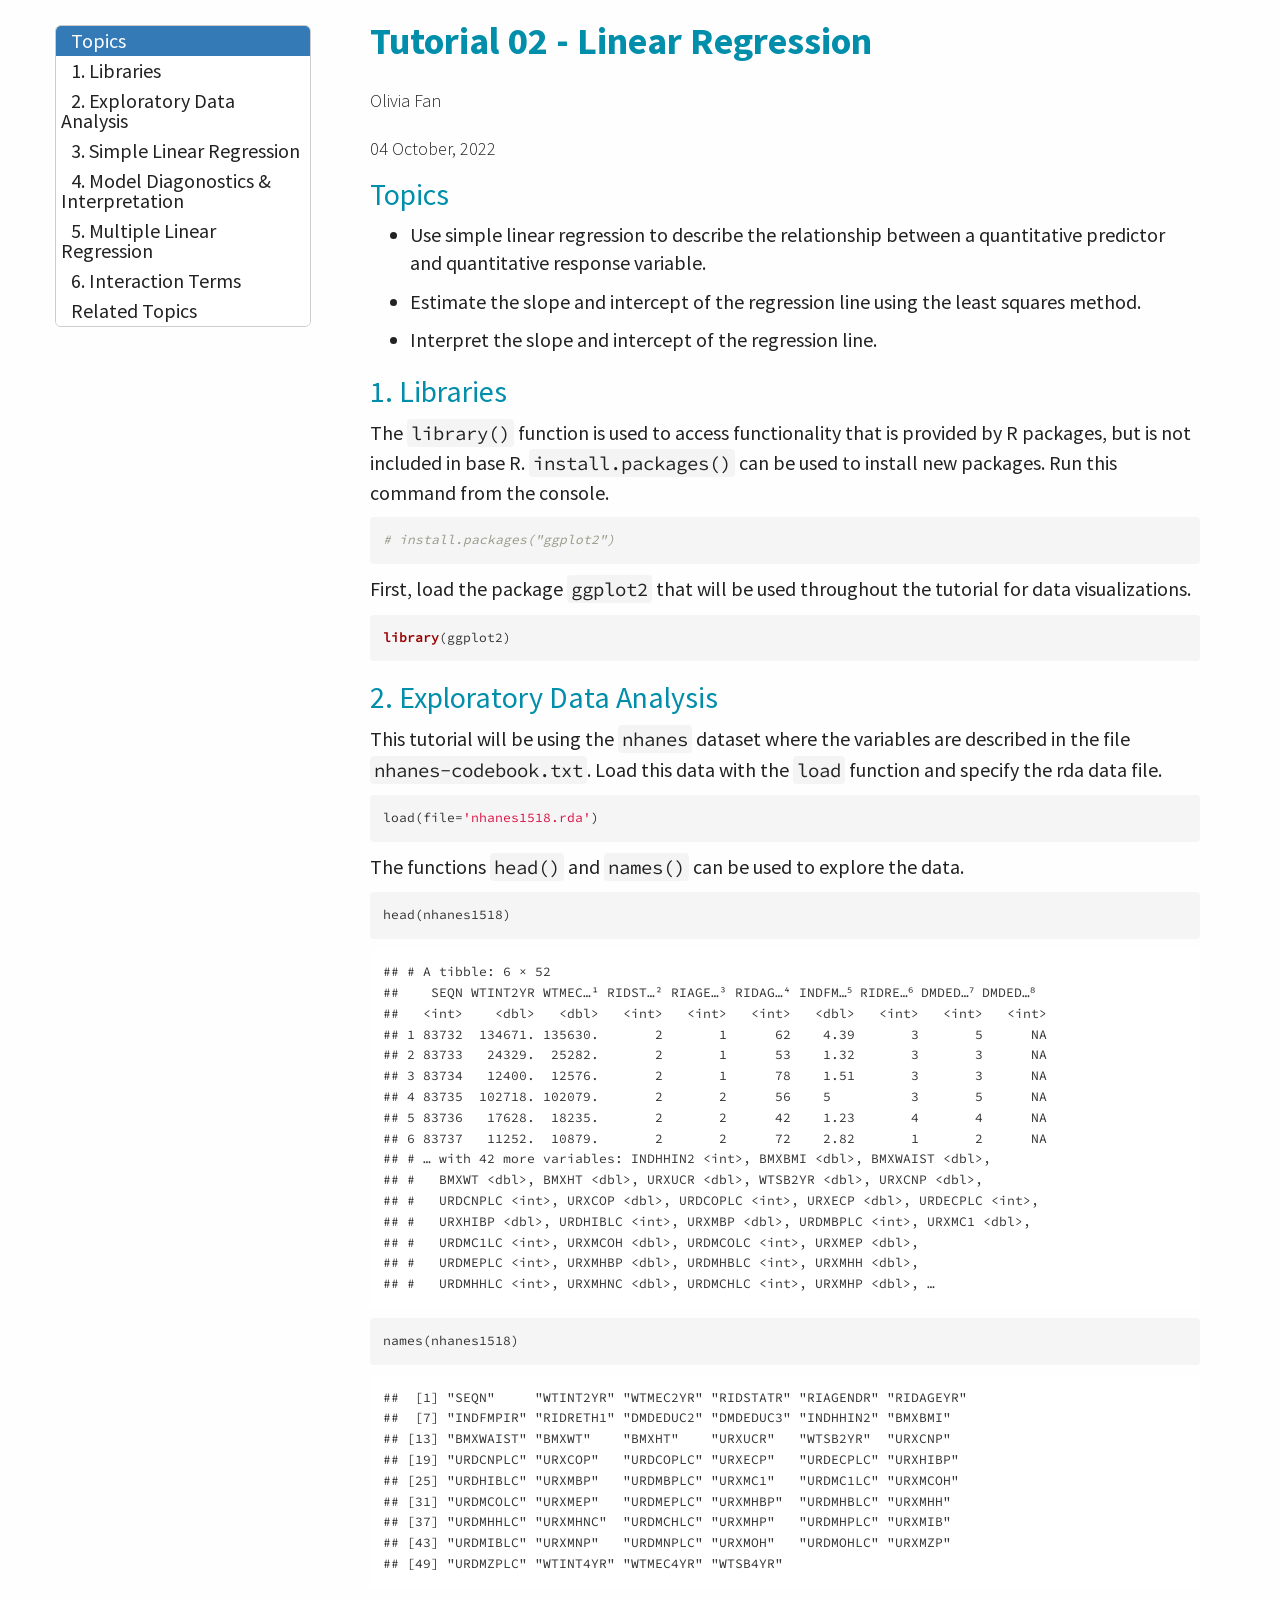
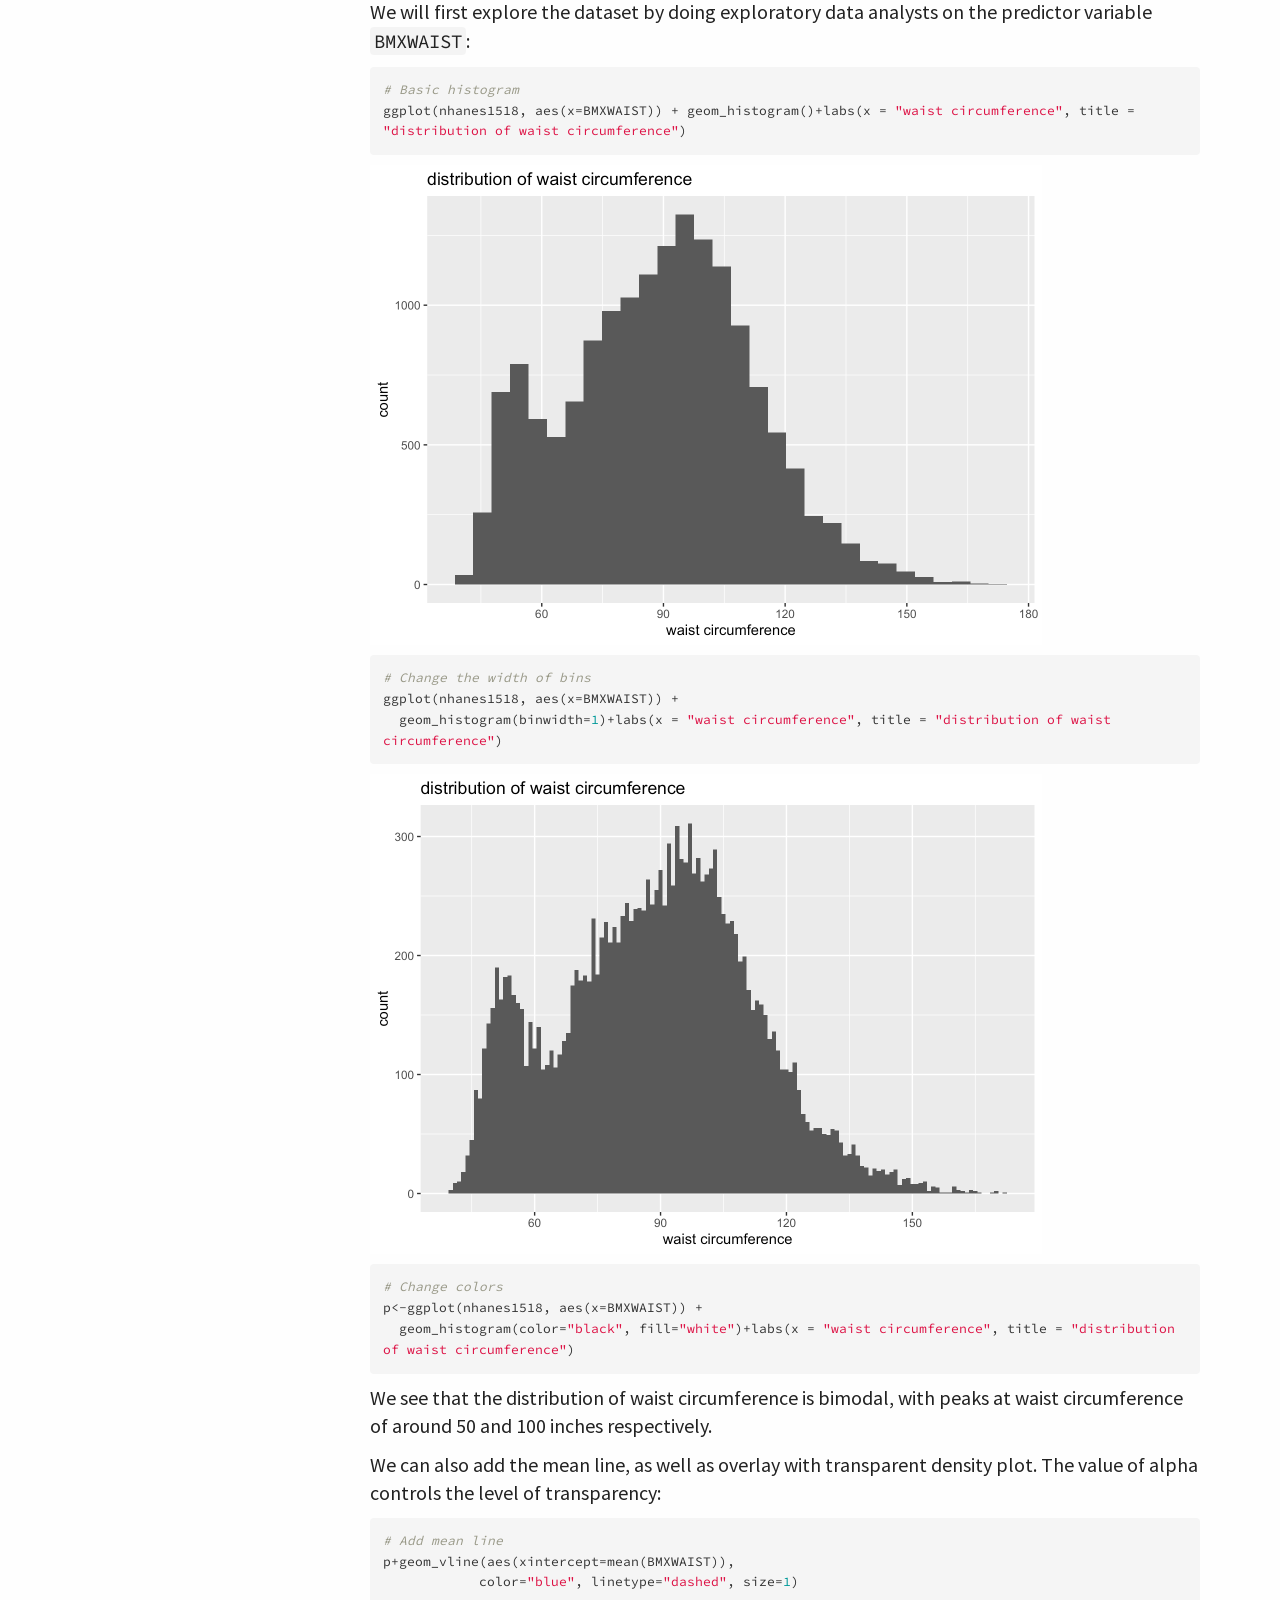
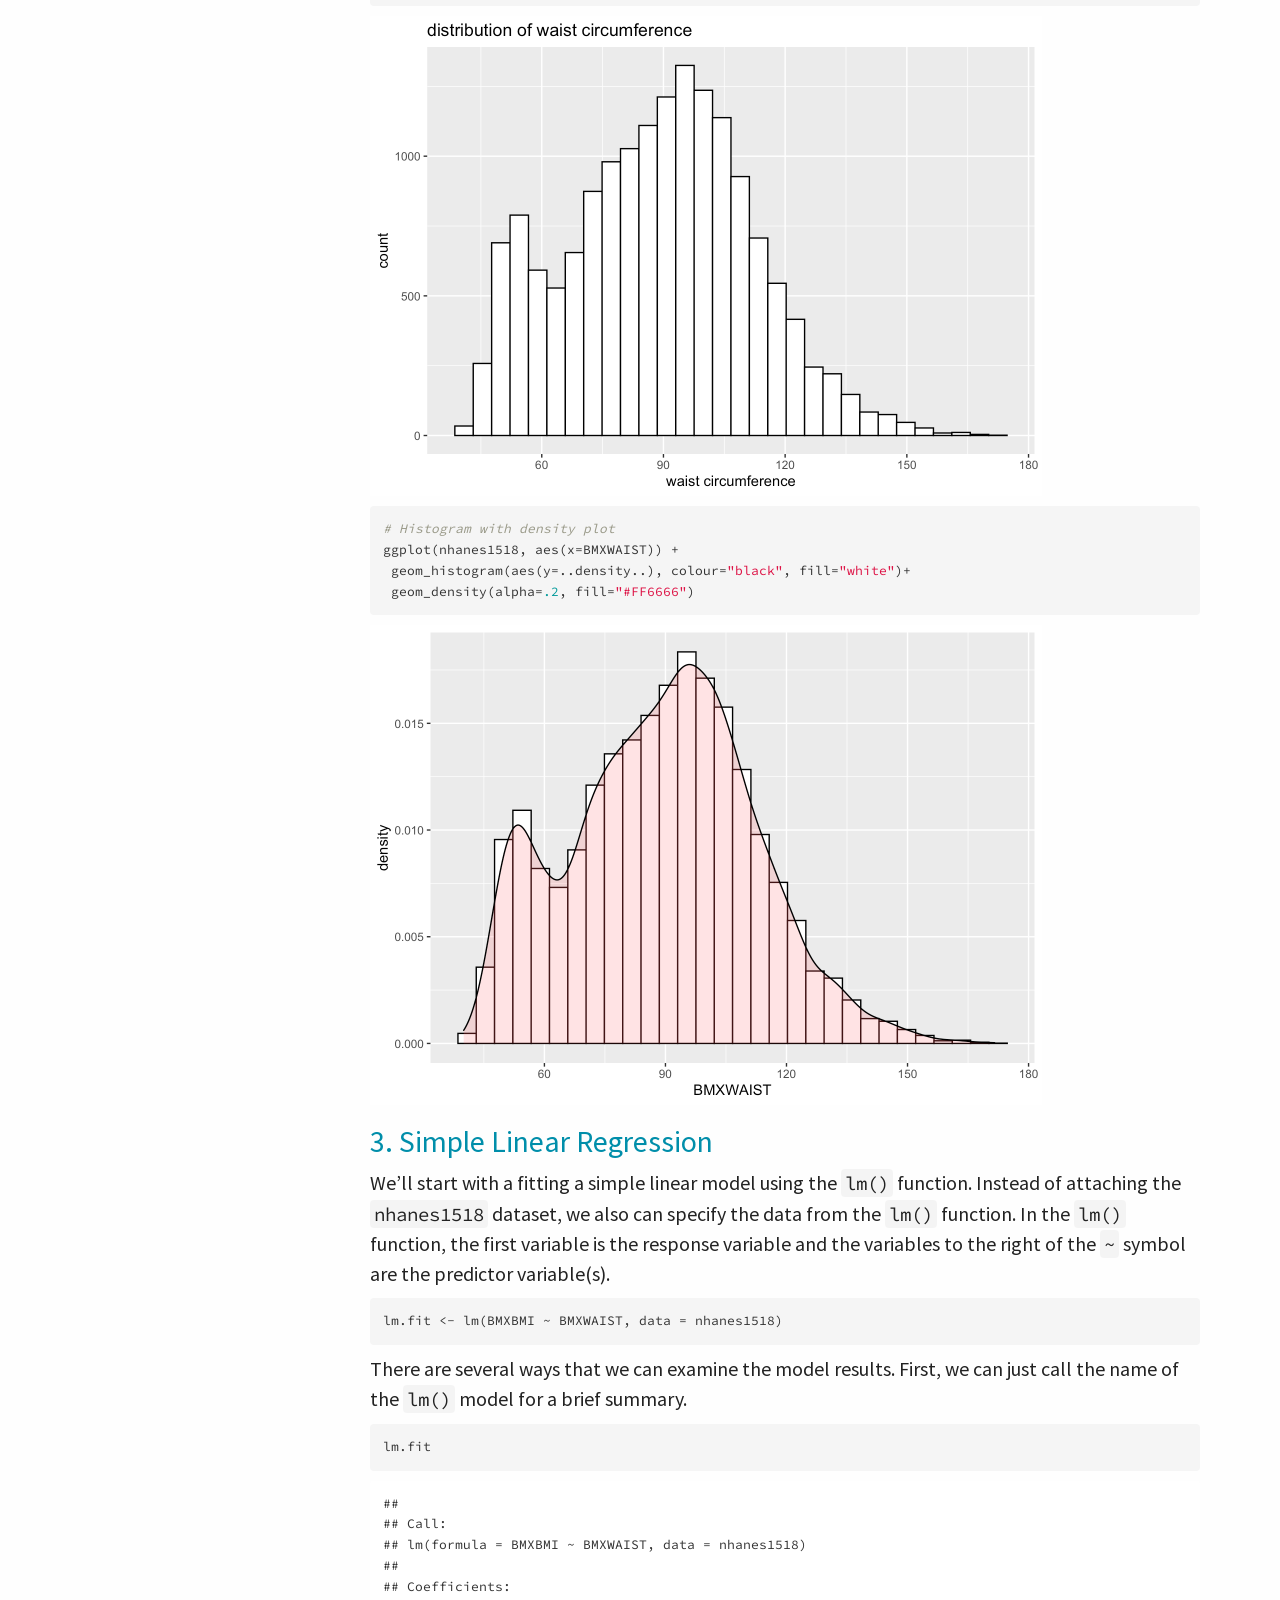
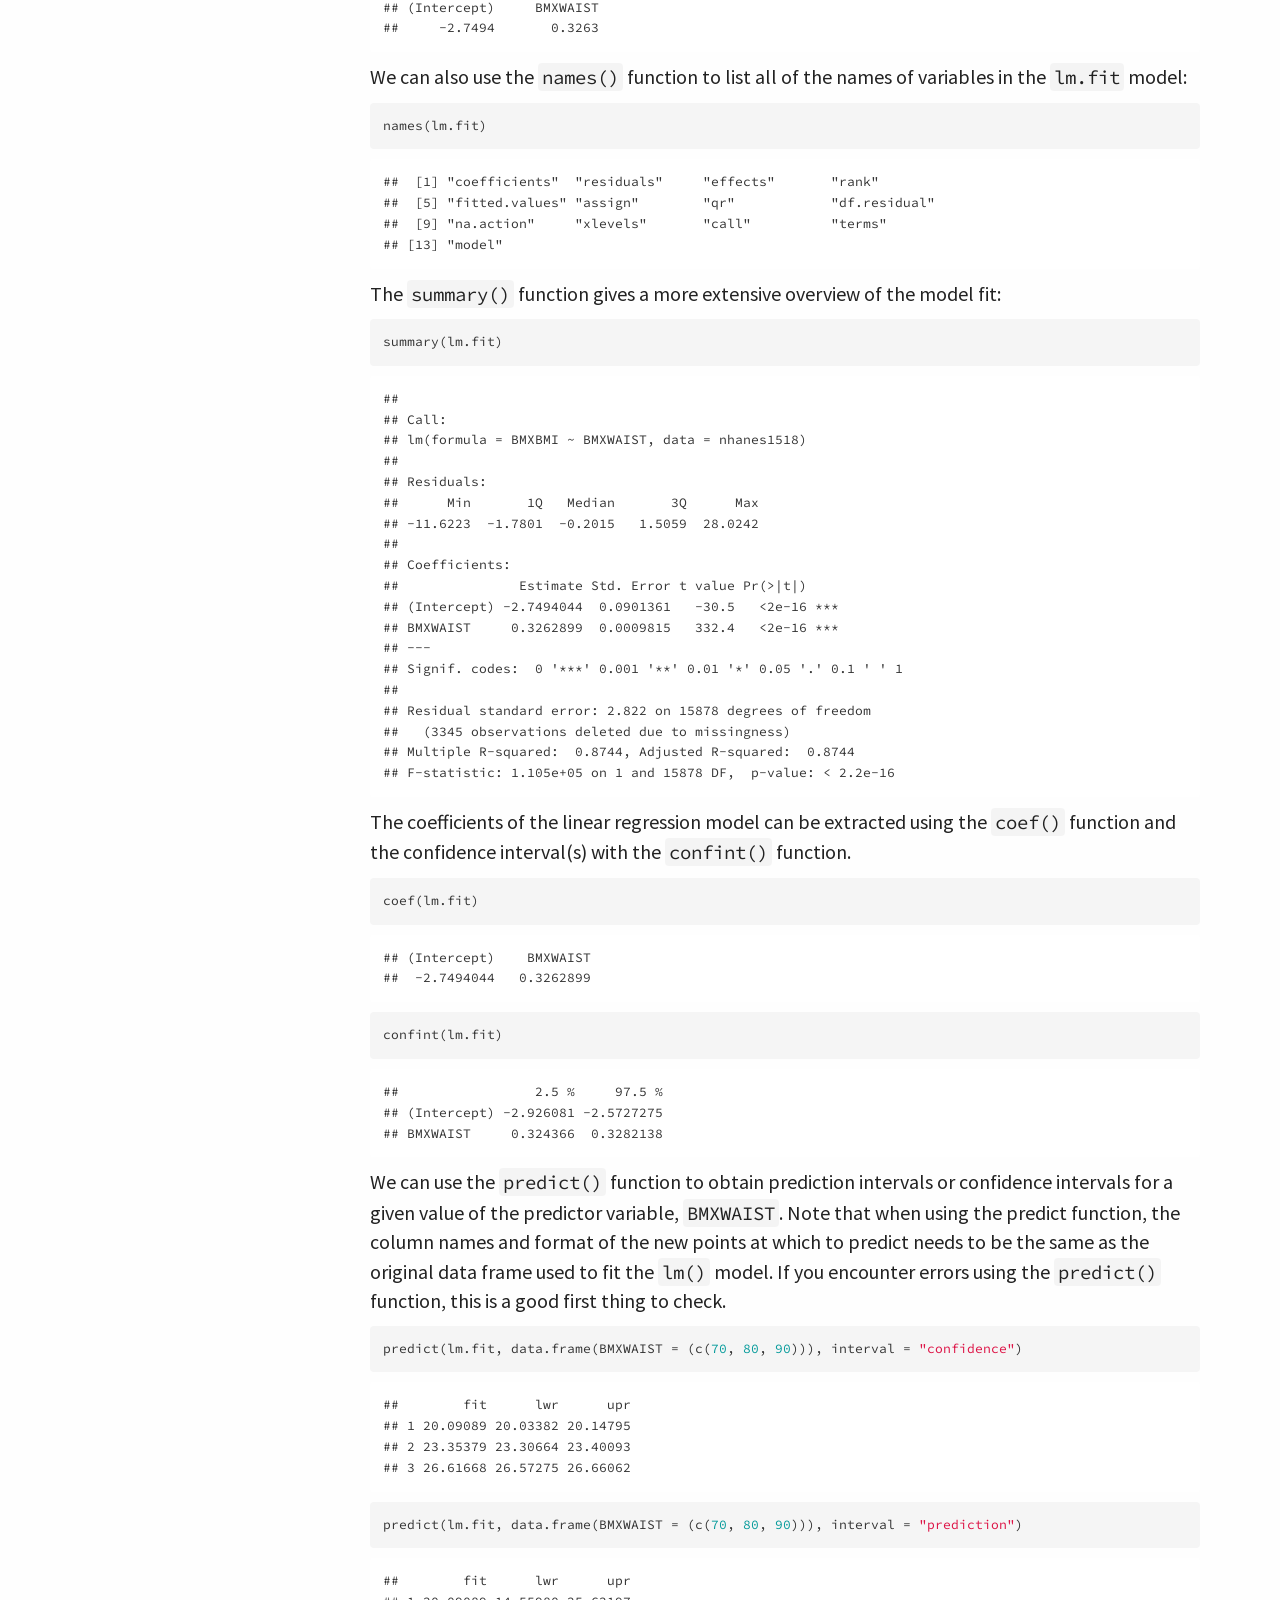
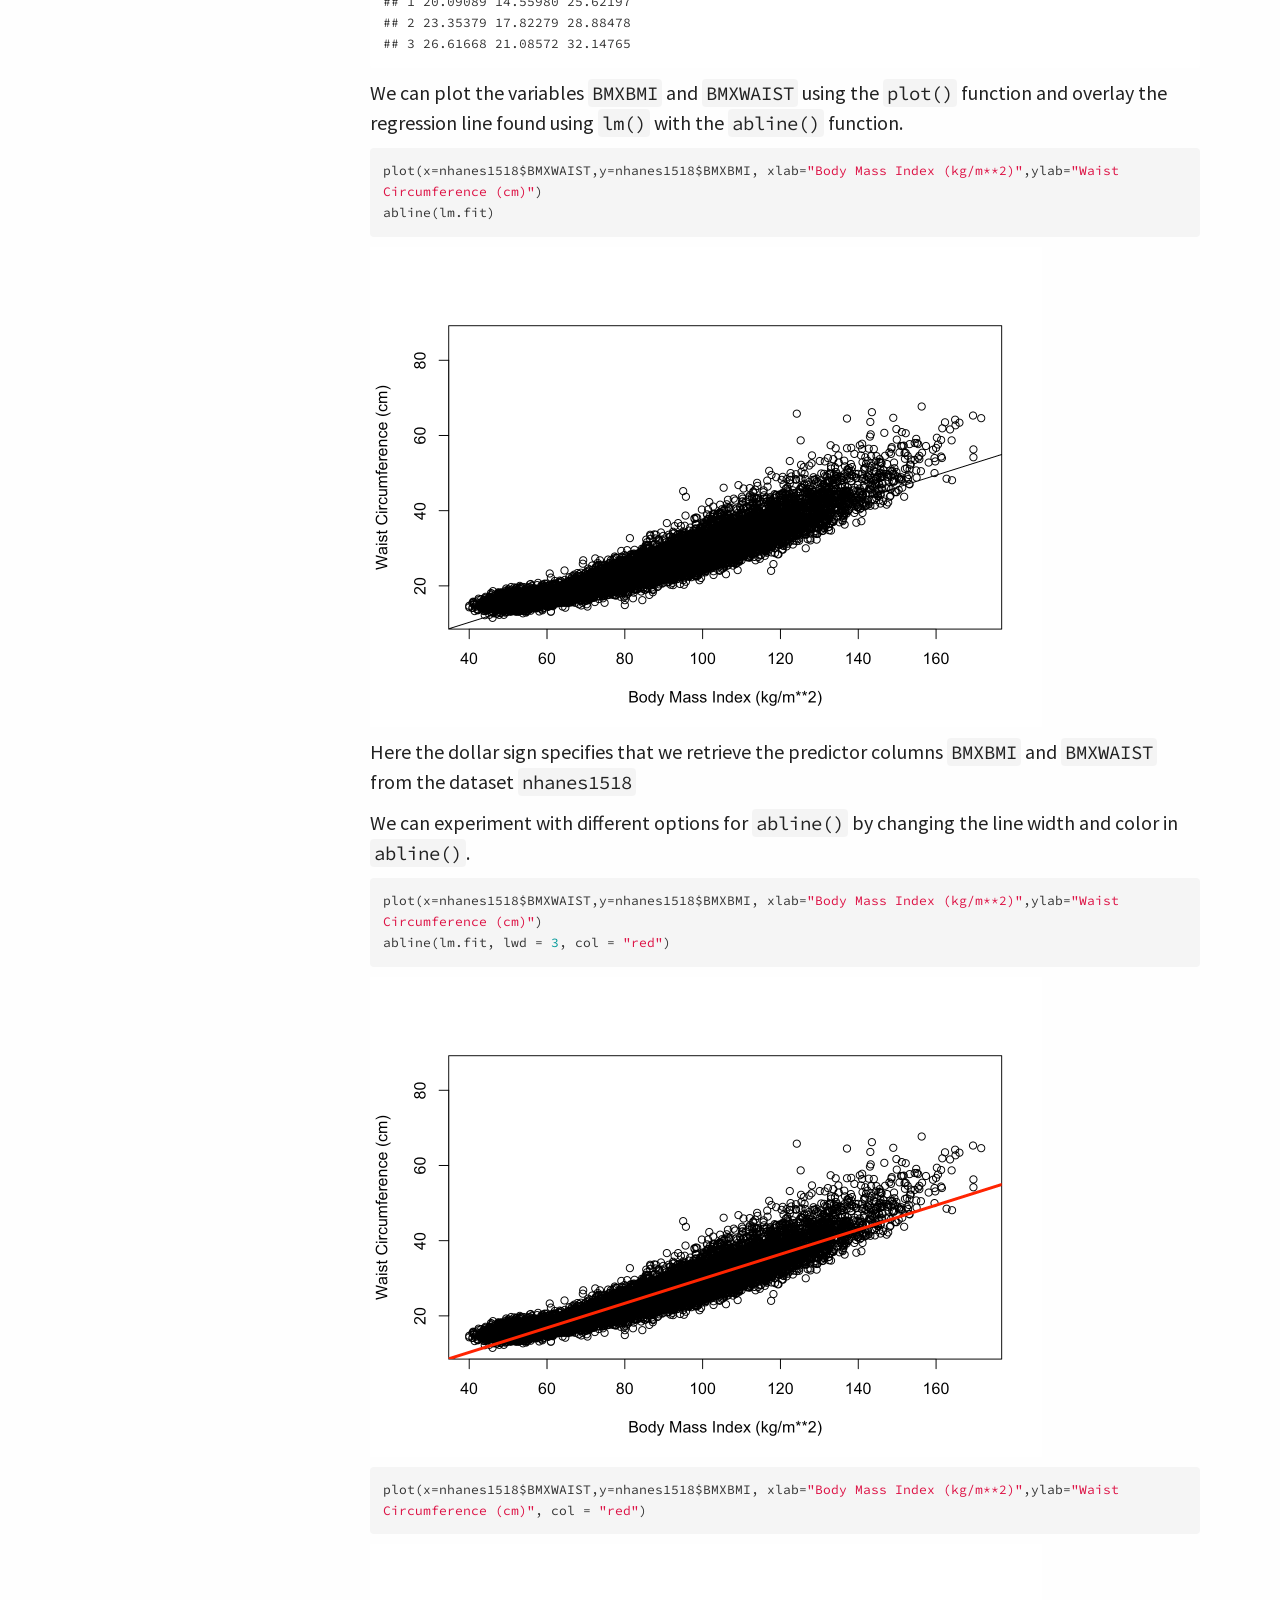
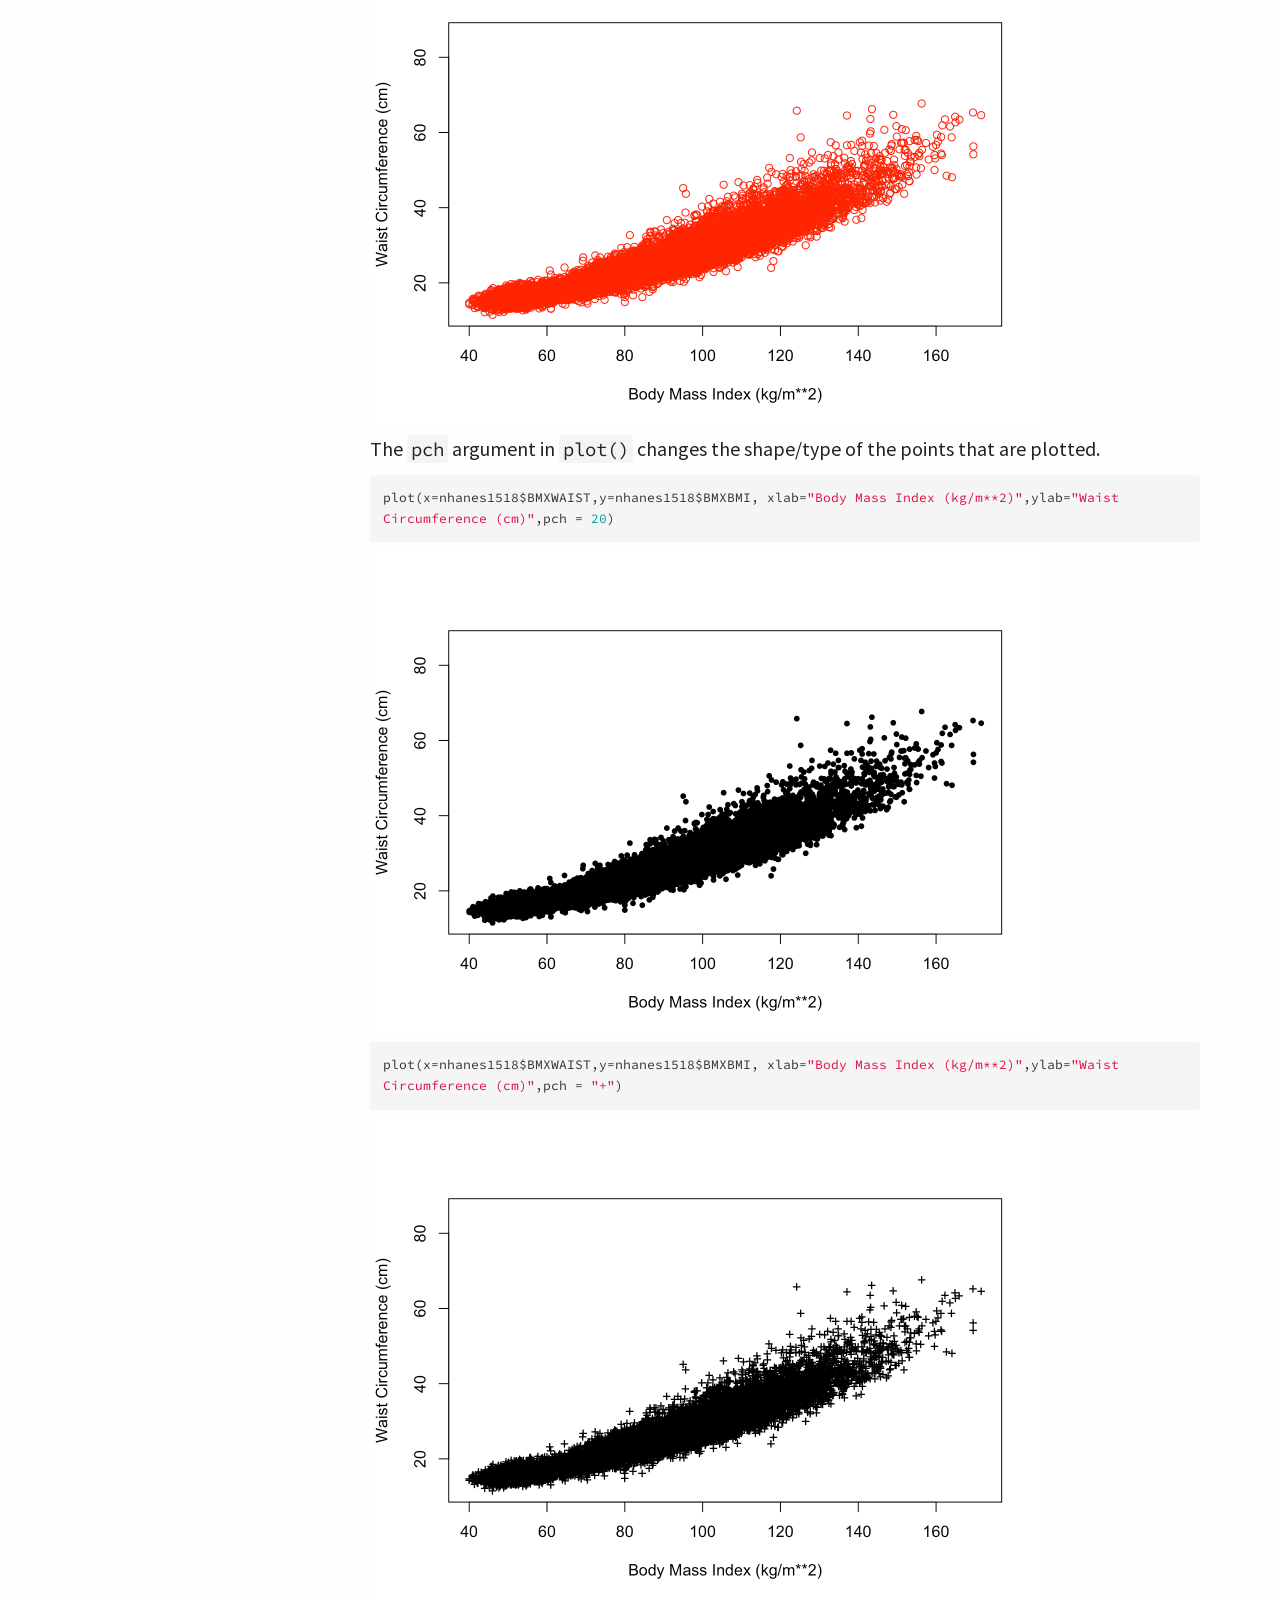
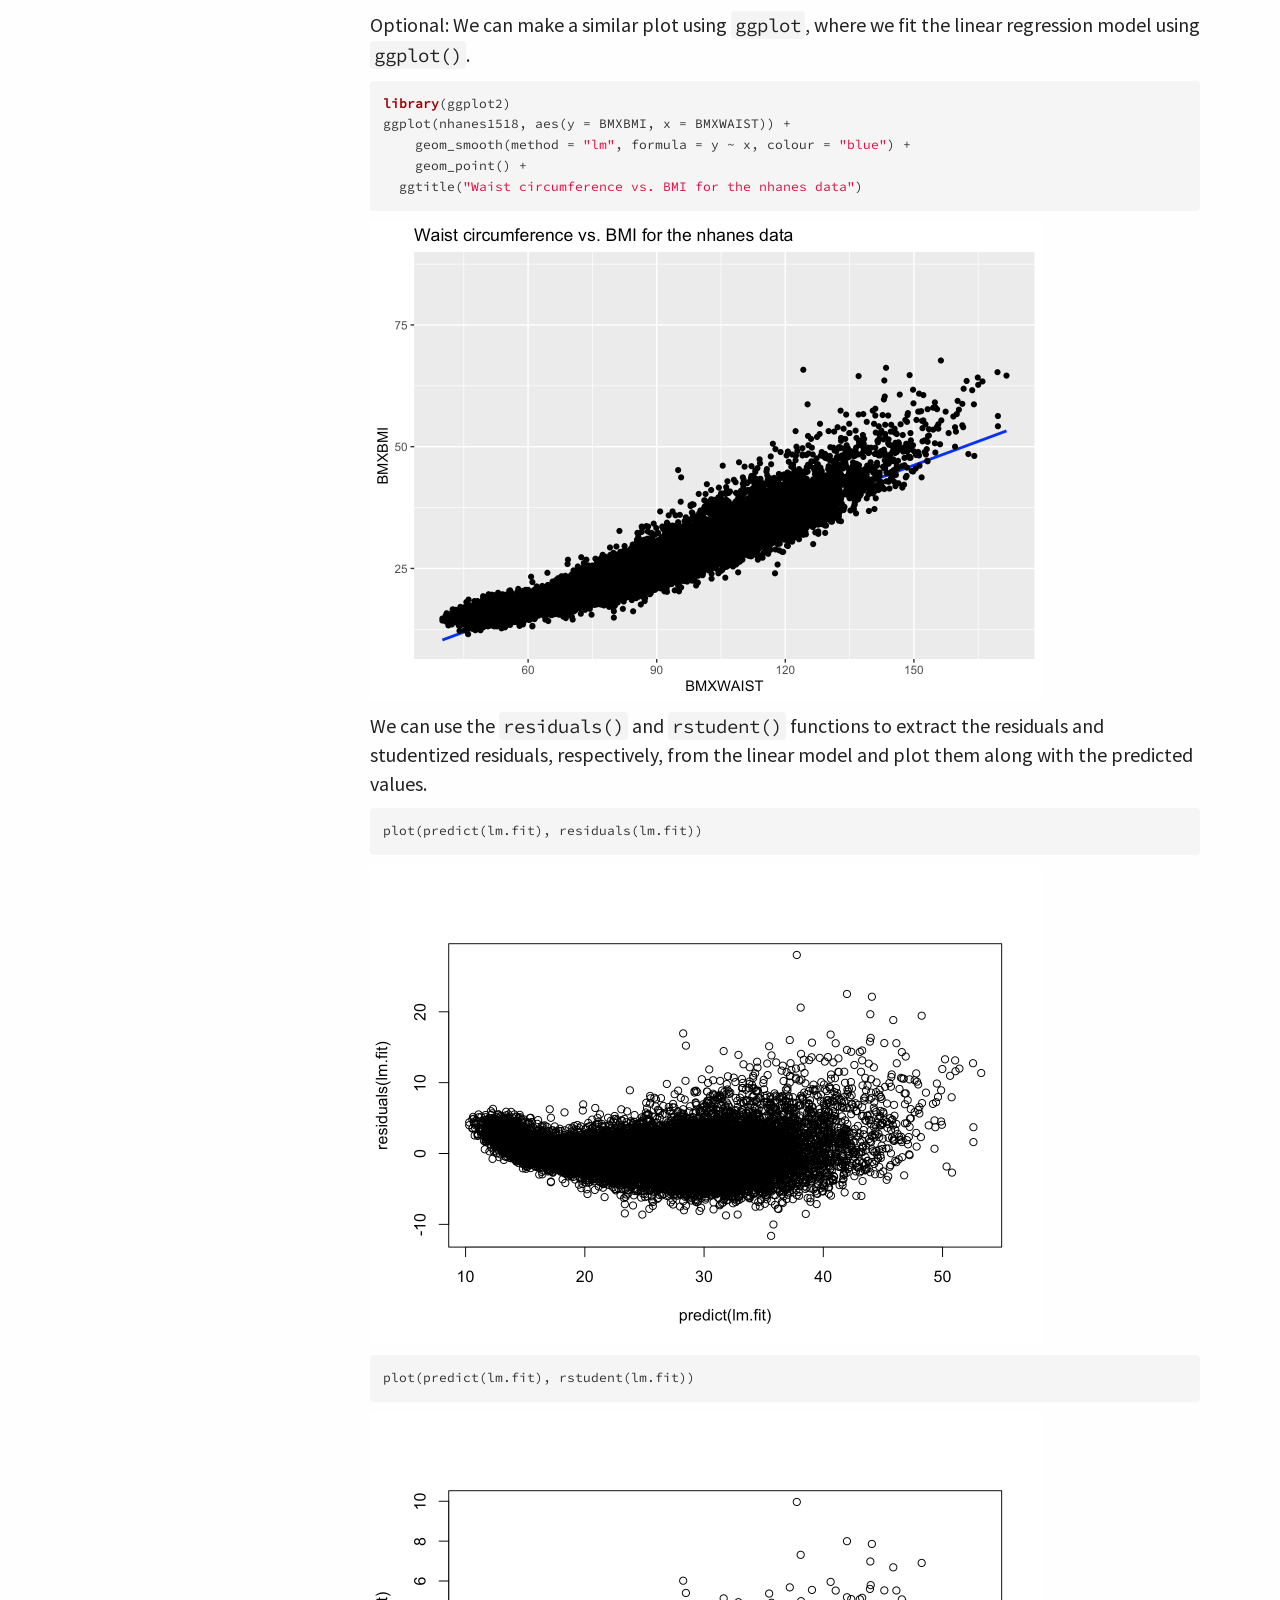
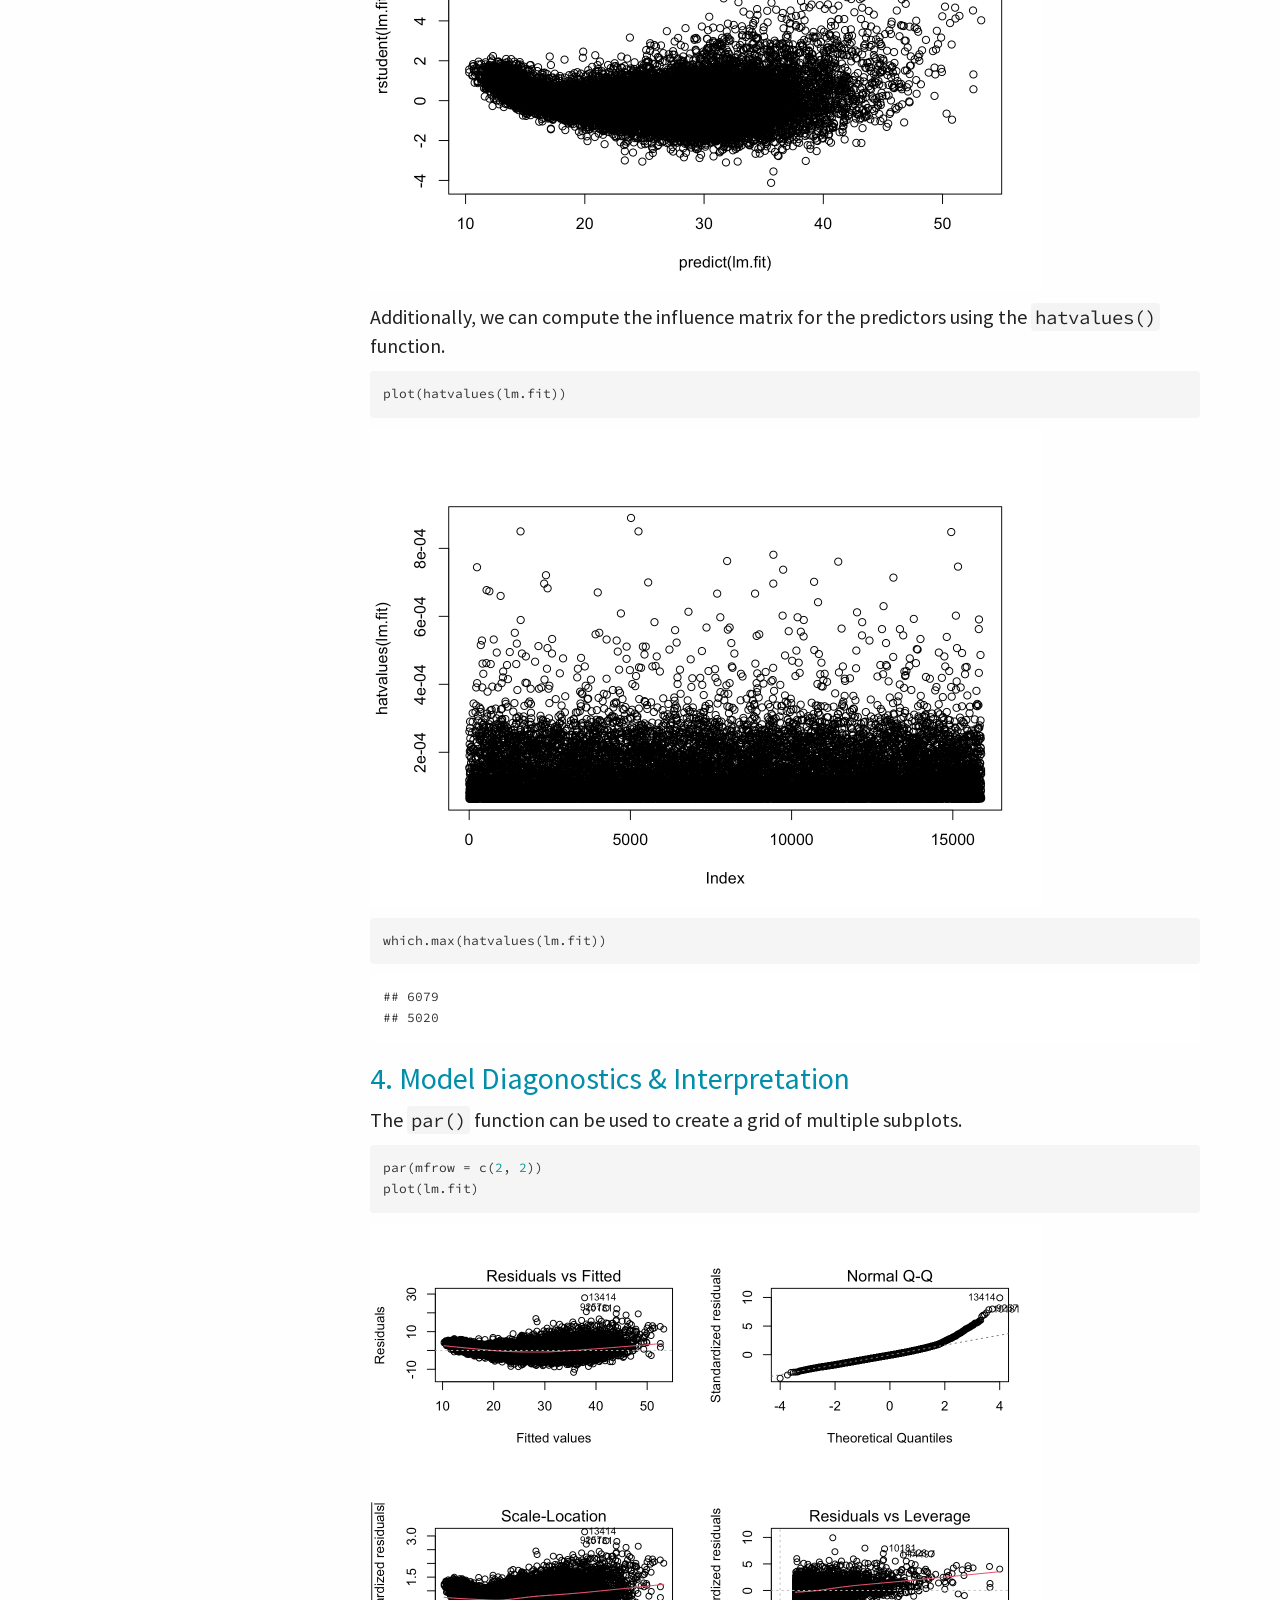
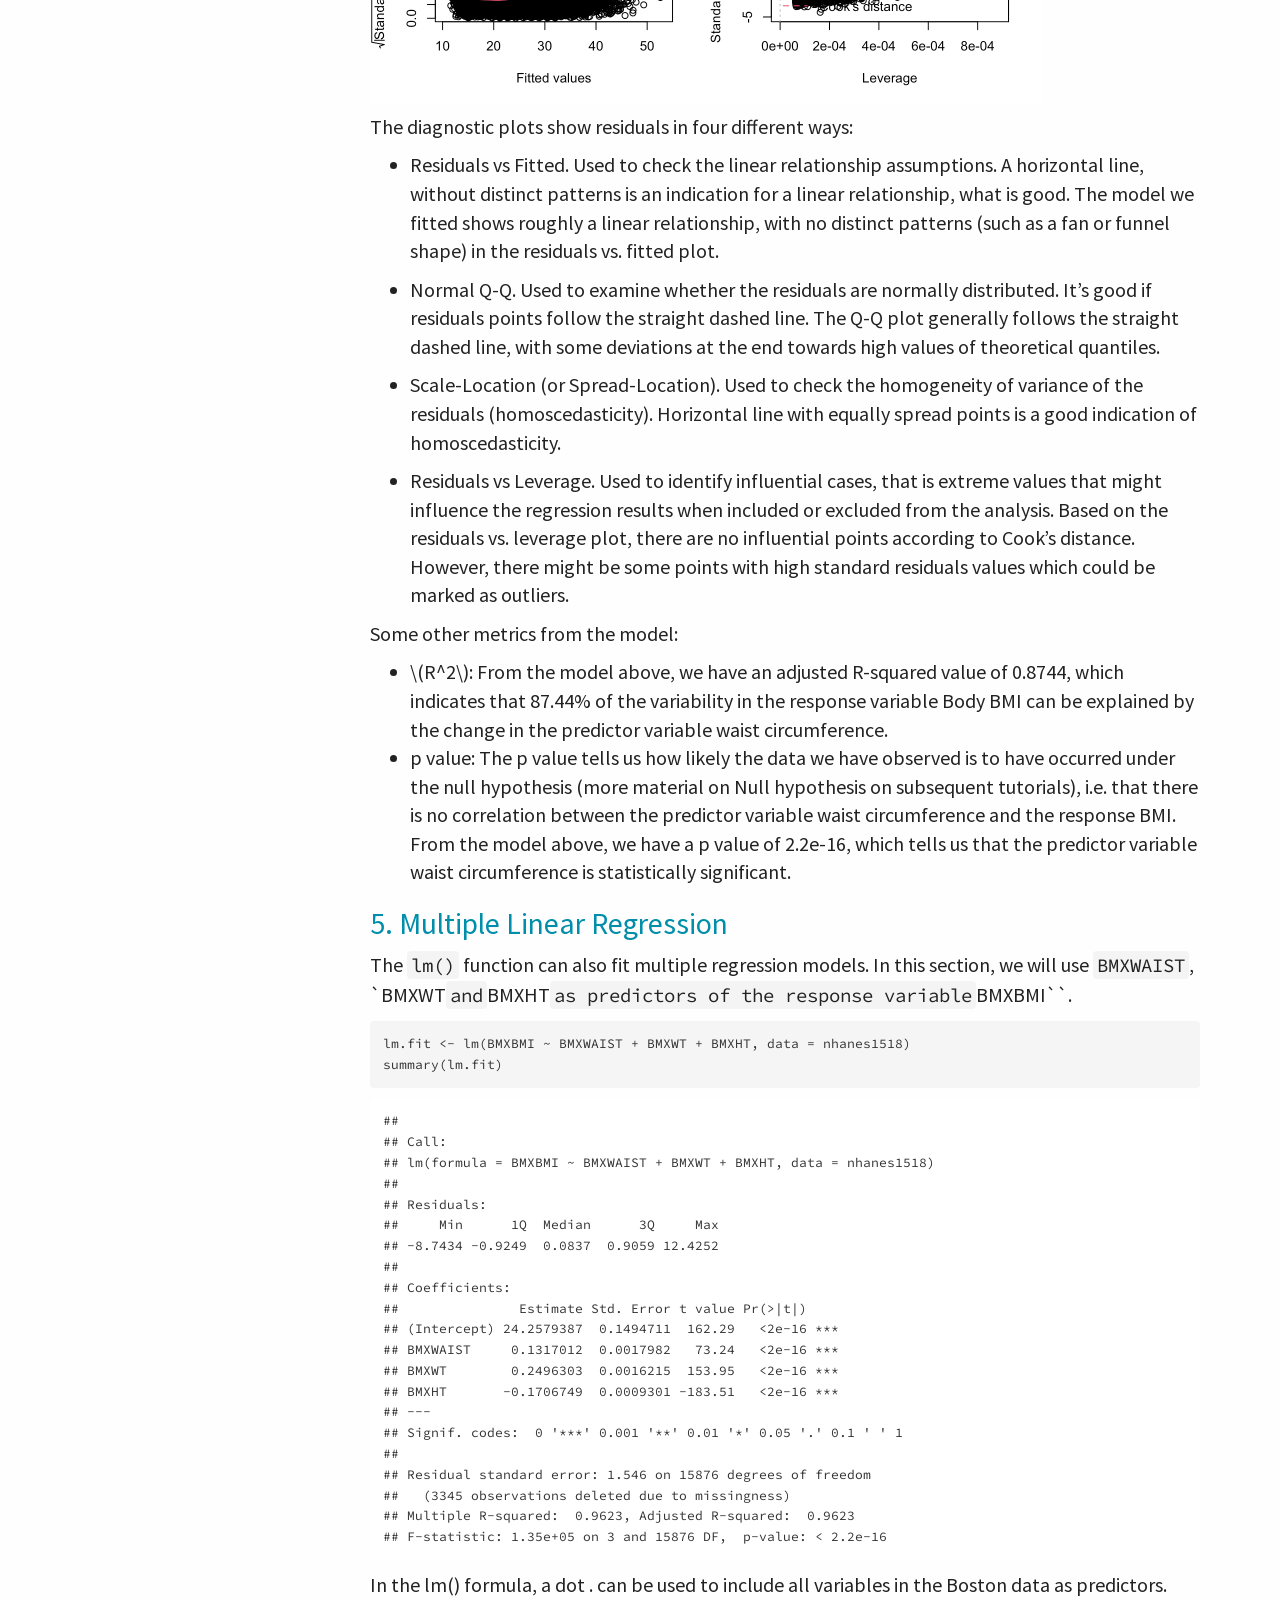
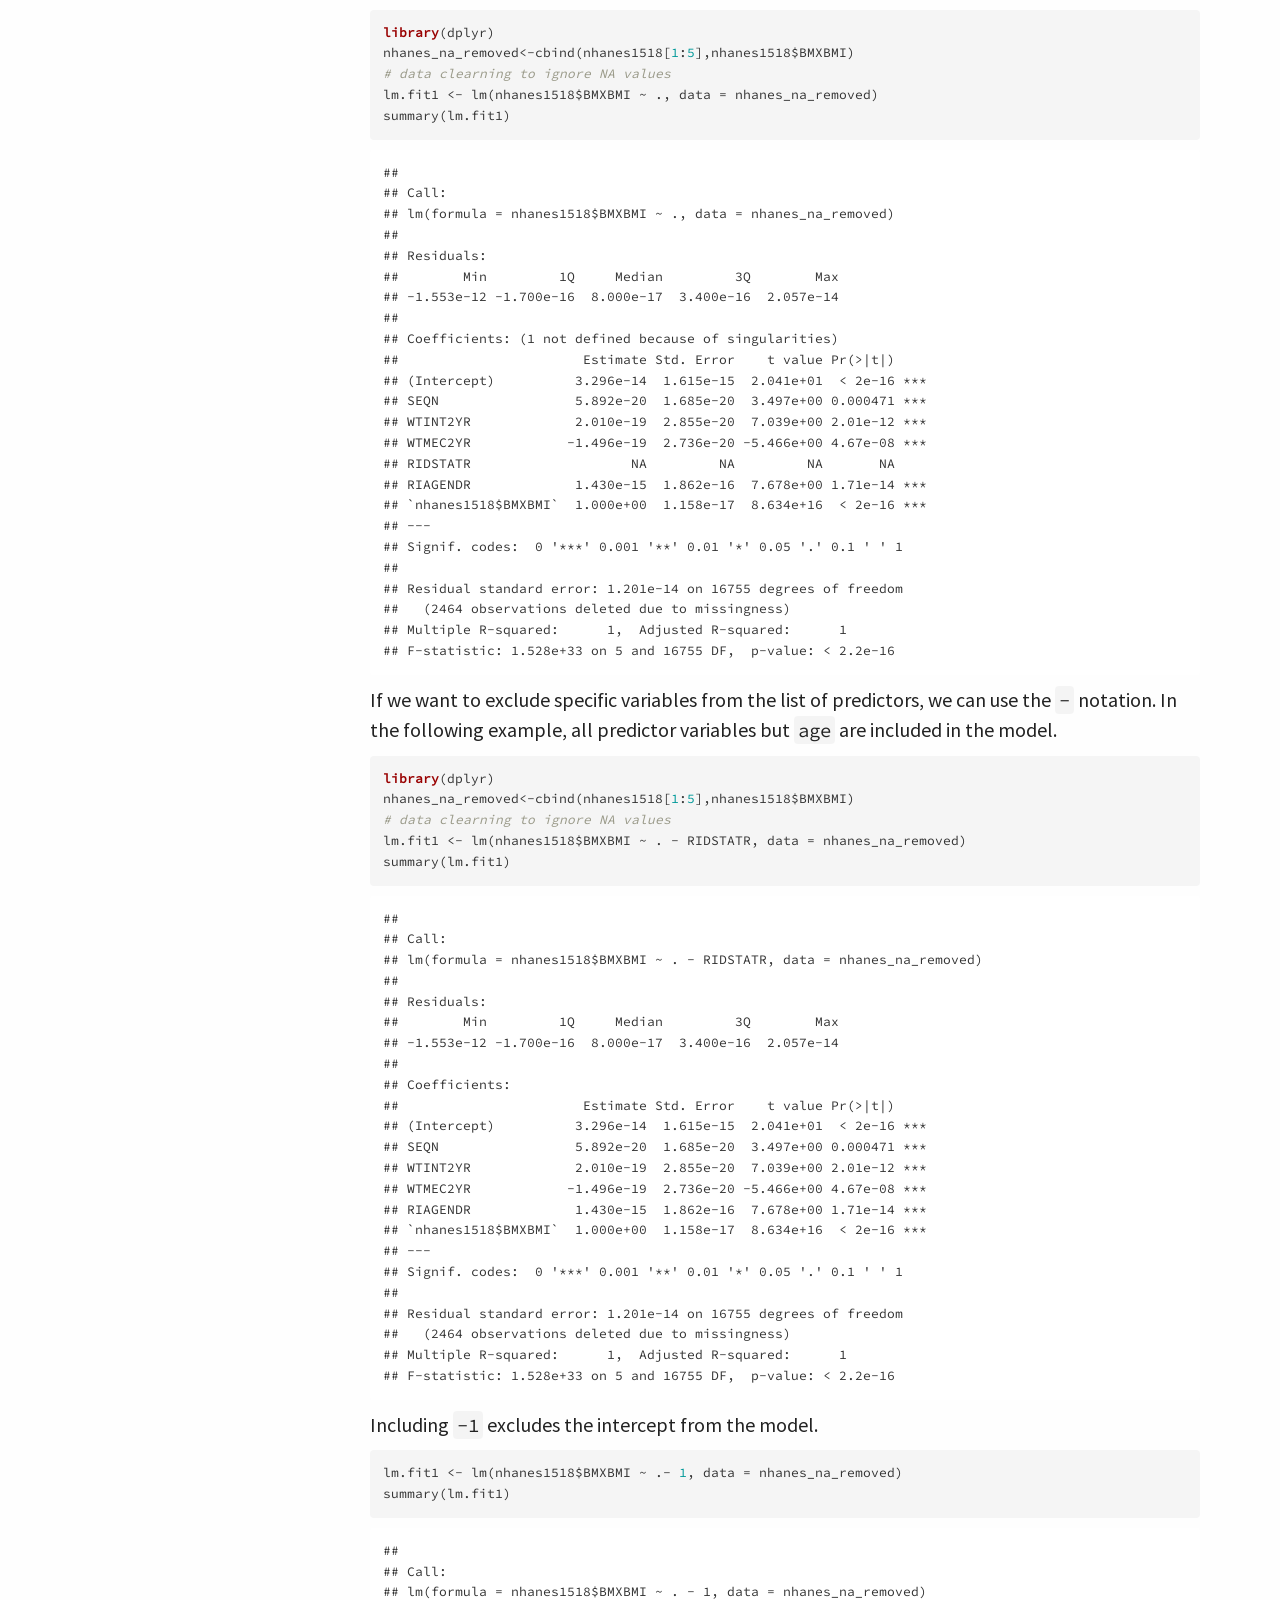
==== static/slides/02-Linear_Regression.html @ b8ea29cd "linked tutorial to website" ====
<!DOCTYPE html>

<html>

<head>

<meta charset="utf-8" />
<meta name="generator" content="pandoc" />
<meta http-equiv="X-UA-Compatible" content="IE=EDGE" />


<meta name="author" content="Olivia Fan" />


<title>Tutorial 02 - Linear Regression</title>

<script src="[data-uri]"></script>
<script src="[data-uri]"></script>
<meta name="viewport" content="width=device-width, initial-scale=1" />
<link href="data:text/css,html%7Bfont%2Dfamily%3Asans%2Dserif%3B%2Dwebkit%2Dtext%2Dsize%2Dadjust%3A100%25%3B%2Dms%2Dtext%2Dsize%2Dadjust%3A100%25%7Dbody%7Bmargin%3A0%7Darticle%2Caside%2Cdetails%2Cfigcaption%2Cfigure%2Cfooter%2Cheader%2Chgroup%2Cmain%2Cmenu%2Cnav%2Csection%2Csummary%7Bdisplay%3Ablock%7Daudio%2Ccanvas%2Cprogress%2Cvideo%7Bdisplay%3Ainline%2Dblock%3Bvertical%2Dalign%3Abaseline%7Daudio%3Anot%28%5Bcontrols%5D%29%7Bdisplay%3Anone%3Bheight%3A0%7D%5Bhidden%5D%2Ctemplate%7Bdisplay%3Anone%7Da%7Bbackground%2Dcolor%3Atransparent%7Da%3Aactive%2Ca%3Ahover%7Boutline%3A0%7Dabbr%5Btitle%5D%7Bborder%2Dbottom%3A1px%20dotted%7Db%2Cstrong%7Bfont%2Dweight%3A700%7Ddfn%7Bfont%2Dstyle%3Aitalic%7Dh1%7Bmargin%3A%2E67em%200%3Bfont%2Dsize%3A2em%7Dmark%7Bcolor%3A%23000%3Bbackground%3A%23ff0%7Dsmall%7Bfont%2Dsize%3A80%25%7Dsub%2Csup%7Bposition%3Arelative%3Bfont%2Dsize%3A75%25%3Bline%2Dheight%3A0%3Bvertical%2Dalign%3Abaseline%7Dsup%7Btop%3A%2D%2E5em%7Dsub%7Bbottom%3A%2D%2E25em%7Dimg%7Bborder%3A0%7Dsvg%3Anot%28%3Aroot%29%7Boverflow%3Ahidden%7Dfigure%7Bmargin%3A1em%2040px%7Dhr%7Bheight%3A0%3B%2Dwebkit%2Dbox%2Dsizing%3Acontent%2Dbox%3B%2Dmoz%2Dbox%2Dsizing%3Acontent%2Dbox%3Bbox%2Dsizing%3Acontent%2Dbox%7Dpre%7Boverflow%3Aauto%7Dcode%2Ckbd%2Cpre%2Csamp%7Bfont%2Dfamily%3Amonospace%2Cmonospace%3Bfont%2Dsize%3A1em%7Dbutton%2Cinput%2Coptgroup%2Cselect%2Ctextarea%7Bmargin%3A0%3Bfont%3Ainherit%3Bcolor%3Ainherit%7Dbutton%7Boverflow%3Avisible%7Dbutton%2Cselect%7Btext%2Dtransform%3Anone%7Dbutton%2Chtml%20input%5Btype%3Dbutton%5D%2Cinput%5Btype%3Dreset%5D%2Cinput%5Btype%3Dsubmit%5D%7B%2Dwebkit%2Dappearance%3Abutton%3Bcursor%3Apointer%7Dbutton%5Bdisabled%5D%2Chtml%20input%5Bdisabled%5D%7Bcursor%3Adefault%7Dbutton%3A%3A%2Dmoz%2Dfocus%2Dinner%2Cinput%3A%3A%2Dmoz%2Dfocus%2Dinner%7Bpadding%3A0%3Bborder%3A0%7Dinput%7Bline%2Dheight%3Anormal%7Dinput%5Btype%3Dcheckbox%5D%2Cinput%5Btype%3Dradio%5D%7B%2Dwebkit%2Dbox%2Dsizing%3Aborder%2Dbox%3B%2Dmoz%2Dbox%2Dsizing%3Aborder%2Dbox%3Bbox%2Dsizing%3Aborder%2Dbox%3Bpadding%3A0%7Dinput%5Btype%3Dnumber%5D%3A%3A%2Dwebkit%2Dinner%2Dspin%2Dbutton%2Cinput%5Btype%3Dnumber%5D%3A%3A%2Dwebkit%2Douter%2Dspin%2Dbutton%7Bheight%3Aauto%7Dinput%5Btype%3Dsearch%5D%7B%2Dwebkit%2Dbox%2Dsizing%3Acontent%2Dbox%3B%2Dmoz%2Dbox%2Dsizing%3Acontent%2Dbox%3Bbox%2Dsizing%3Acontent%2Dbox%3B%2Dwebkit%2Dappearance%3Atextfield%7Dinput%5Btype%3Dsearch%5D%3A%3A%2Dwebkit%2Dsearch%2Dcancel%2Dbutton%2Cinput%5Btype%3Dsearch%5D%3A%3A%2Dwebkit%2Dsearch%2Ddecoration%7B%2Dwebkit%2Dappearance%3Anone%7Dfieldset%7Bpadding%3A%2E35em%20%2E625em%20%2E75em%3Bmargin%3A0%202px%3Bborder%3A1px%20solid%20silver%7Dlegend%7Bpadding%3A0%3Bborder%3A0%7Dtextarea%7Boverflow%3Aauto%7Doptgroup%7Bfont%2Dweight%3A700%7Dtable%7Bborder%2Dspacing%3A0%3Bborder%2Dcollapse%3Acollapse%7Dtd%2Cth%7Bpadding%3A0%7D%40media%20print%7B%2A%2C%3Aafter%2C%3Abefore%7Bcolor%3A%23000%21important%3Btext%2Dshadow%3Anone%21important%3Bbackground%3A0%200%21important%3B%2Dwebkit%2Dbox%2Dshadow%3Anone%21important%3Bbox%2Dshadow%3Anone%21important%7Da%2Ca%3Avisited%7Btext%2Ddecoration%3Aunderline%7Da%5Bhref%5D%3Aafter%7Bcontent%3A%22%20%28%22%20attr%28href%29%20%22%29%22%7Dabbr%5Btitle%5D%3Aafter%7Bcontent%3A%22%20%28%22%20attr%28title%29%20%22%29%22%7Da%5Bhref%5E%3D%22javascript%3A%22%5D%3Aafter%2Ca%5Bhref%5E%3D%22%23%22%5D%3Aafter%7Bcontent%3A%22%22%7Dblockquote%2Cpre%7Bborder%3A1px%20solid%20%23999%3Bpage%2Dbreak%2Dinside%3Aavoid%7Dthead%7Bdisplay%3Atable%2Dheader%2Dgroup%7Dimg%2Ctr%7Bpage%2Dbreak%2Dinside%3Aavoid%7Dimg%7Bmax%2Dwidth%3A100%25%21important%7Dh2%2Ch3%2Cp%7Borphans%3A3%3Bwidows%3A3%7Dh2%2Ch3%7Bpage%2Dbreak%2Dafter%3Aavoid%7D%2Enavbar%7Bdisplay%3Anone%7D%2Ebtn%3E%2Ecaret%2C%2Edropup%3E%2Ebtn%3E%2Ecaret%7Bborder%2Dtop%2Dcolor%3A%23000%21important%7D%2Elabel%7Bborder%3A1px%20solid%20%23000%7D%2Etable%7Bborder%2Dcollapse%3Acollapse%21important%7D%2Etable%20td%2C%2Etable%20th%7Bbackground%2Dcolor%3A%23fff%21important%7D%2Etable%2Dbordered%20td%2C%2Etable%2Dbordered%20th%7Bborder%3A1px%20solid%20%23ddd%21important%7D%7D%40font%2Dface%7Bfont%2Dfamily%3A%27Glyphicons%20Halflings%27%3Bsrc%3Aurl%28data%3Aapplication%2Fvnd%2Ems%2Dfontobject%3Bbase64%2Cn04AAEFNAAACAAIABAAAAAAABQAAAAAAAAABAJABAAAEAExQAAAAAAAAAAIAAAAAAAAAAAEAAAAAAAAAJxJ%[base64]%2FSEdmjKHUbyow8ATBE40IvWA3vTu8LiABDQ%2BpexwUMcm1SMnNryctQSiI1K5ZnbOlXKmnVV5YvRe6RnNMFNCOs1KNVpn6yZhCJkRtVRNzEufeIq7HgSrcx4S8h%2Fv4vnrrKc6oCNxmSk2uKlZQHBii6iKFoH0746ThvkO1kJHlxjrkxs%2BLWORaDQBEtiYJIR5IB9Bi1UyL4Rmr0BNigNkMzlKQmnofBHviqVzUxwdMb3NdCn69hy%2BpRYVKGVS%2F1tnsqv4LL7wCCPZZAZPT4aCShHjHJVNuXbmMrY5LeQaGnvAkXlVrJgKRAUdFjrWEah9XebPeQMj7KS7DIBAFt8ycgC5PLGUOHSE3ErGZCiViNLL5ZARfywnCoZaKQCu6NuFX42AEeKtKUGnr%2FCm2Cy8tpFhBPMW5Fxi4Qm4TkDWh4IWFDClhU2hRWosUWqcKLlgyXB%2BlSHaWaHiWlBAR8SeSgSPCQxdVQgzUixWKSTrIQEbU94viDctkvX%2BVSjJuUmV8L4CXShI11esnp0pjWNZIyxKHS4wVQ2ime1P4RnhvGw0aDN1OLAXGERsB7buFpFGGBAre4QEQR0HOIO5oYH305G%2BKspT%2FFupEGGafCCwxSe6ZUa%2B073rXHnNdVXE6eWvibUS27XtRzkH838mYLMBmYysZTM0EM3A1fbpCBYFccN1B%2FEnCYu%2FTgCGmr7bMh8GfYL%2BBfcLvB0gRagC09w9elfldaIy%2FhNCBLRgBgtCC7jAF63wLSMAfbfAlEggYU0bUA7ACCJmTDpEmJtI78w4%2FBO7dN7JR7J7ZvbYaUbaILSQsRBiF3HGk5fEg6p9unwLvn98r%2BvnsV%2B372uf1xBLq4qU%2F45fTuqaAP%2BpssmCCCTF0mhEow8ZXZOS8D7Q85JsxZ%2BAzok7B7O%2Ff6J8AzYBySZQB%2FQHYUSA%2BEeQhEWiS6AIQzgcsDiER4MjgMBAWDV4AgQ3g1eBgIdweCQmCjJEMkJ%2BPKRWyFHHmg1Wi%2F6xzUgA0LREoKJChwnQa9B%2B5RQZRB3IlBlkAnxyQNaANwHMowzlYSMCBgnbpzvqpl0iTJNCQidDI9ZrSYNIRBhHtUa5YHMHxyGEik9hDE0AKj72AbTCaxtHPUaKZdAZSnQTyjGqGLsmBStCejApUhg4uBMU6mATujEl%2BKdDPbI6Ag4vLr%2BhjY6lbjBeoLKnZl0UZgRX8gTySOeynZVz1wOq7e1hFGYIq%2BMhrGxDLak0PrwYzSXtcuyhXEhwOYofiW%2BEcI%2Fjw8P6IY6ed%2BetAbuqKp5QIapT77LnAe505lMuqL79a0ut4rWexzFttsOsLDy7zvtQzcq3U1qabe7tB0wHWVXji%2BzDbo8x8HyIRUbXnwUcklFv51fvTymiV%2BMXLSmGH9d9%2BaXpD5X6lao41anWGig7IwIdnoBY2ht%2FpO9mClLo4NdXHAsefqWUKlXJkbqPOFhMoR4aiA1BXqhRNbB2Xwi%2B7u%2FjpAoOpKJ0UX24EsrzMfHXViakCNcKjBxuQX8BO0ZqjJ3xXzf%2B61t2VXOSgJ8xu65QKgtN6FibPmPYsXbJRHHqbgATcSZxBqGiDiU4NNNsYBsKD0MIP%2FOfKnlk%2FLkaid%[base64]%2FgFtuW0wR4cgd%2BZKesSV7QkNE2kw6AV4hoIuC02LGmTomyf8PiO6CZzOTLTPQ%2BHW06H%2Btx%2BbQ8LmDYg1pTFrp2oJXgkZTyeRJZM0C8aE2LpFrNVDuhARsN543%2FFV6klQ6Tv1OoZGXLv0igKrl%2FCmJxRmX7JJbJ998VSIPQRyDBICzl4JJlYHbdql30NvYcOuZ7a10uWRrgoieOdgIm4rlq6vNOQBuqESLbXG5lzdJGHw2m0sDYmODXbYGTfSTGRKpssTO95fothJCjUGQgEL4yKoGAF%2F0SrpUDNn8CBgBcSDQByAeNkCXp4S4Ro2Xh4OeaGRgR66PVOsU8bc6TR5%[base64]%2F1SgRCJ1dk4UdBT7OoyuNgLs0oCd8RnrEIb6QdMxT2QjD4zMrJkfgx5aDMcA4orsTtKCqWb%2FVeyceqa5OGSmB28YwH4rFbkQaLoUN8OQQYnD3w2eXpI4ScQfbCUZiJ4yMOIKLyyTc7BQ4uXUw6Ee6%2FxM%2B4Y67ngNBknxIPwuppgIhFcwJyr6EIj%2BLzNj%2FmfR2vhhRlx0BILZoAYruF0caWQ7YxO66UmeguDREAFHYuC7HJviRgVO6ruJH59h%2FC%2FPkgSle8xNzZJULLWq9JMDTE2fjGE146a1Us6PZDGYle6ldWRqn%2FpdpgHKNGrGIdkRK%2BKPETT9nKT6kLyDI8xd9A1FgWmXWRAIHwZ37WyZHOVyCadJEmMVz0MadMjDrPho%2BEIochkVC2xgGiwwsQ6DMv2P7UXqT4x7CdcYGId2BJQQa85EQKmCmwcRejQ9Bm4oATENFPkxPXILHpMPUyWTI5rjNOsIlmEeMbcOCEqInpXACYQ9DDxmFo9vcmsDblcMtg4tqBerNngkIKaFJmrQAPnq1dEzsMXcwjcHdfdCibcAxxA%2Bq%2Fj9m3LM%2FO7WJka4tSidVCjsvo2lQ%2F2ewyoYyXwAYyr2PlRoR5MpgVmSUIrM3PQxXPbgjBOaDQFIyFMJvx3Pc5RSYj12ySVF9fwFPQu2e2KWVoL9q3Ayv3IzpGHUdvdPdrNUdicjsTQ2ISy7QU3DrEytIjvbzJnAkmANXjAFERA0MUoPF3%2F5KFmW14bBNOhwircYgMqoDpUMcDtCmBE82QM2YtdjVLB4kBuKho%2FbcwQdeboqfQartuU3CsCf%2BcXkgYAqp%2F0Ee3RorAZt0AvvOCSI4JICIlGlsV0bsSid%2FNIEALAAzb6HAgyWHBps6xAOwkJIGcB82CxRQq4sJf3FzA70A%2BTRqcqjEMETCoez3mkPcpnoALs0ugJY8kQwrC%[base64]%2FWDHA60cYFaI%2FPjpzquUqdaYGcIq%2BmLez3WLFFCtNBN2QJcrlcoELgiPku5R5dSlJFaCEqEZle1AQzAKC%2B1SotMcBNyQUFuRHRF6OlimSBgjZeTBCwLyc6A%2BP%2FoFRchXTz5ADknYJHxzrJ5pGuIKRQISU6WyKTBBjD8WozmVYWIsto1AS5rxzKlvJu4E%2FvwOiKxRtCWsDM%2BeTHUrmwrCK5BIfMzGkD%2B0Fk5LzBs0jMYXktNDblB06LMNJ09U8pzSLmo14MS0OMjcdrZ31pyQqxJJpRImlSvfYAK8inkYU52QY2FPEVsjoWewpwhRp5yAuNpkqhdb7ku9Seefl2D0B8SMTFD90xi4CSOwwZy9IKkpMtI3FmFUg3%2FkFutpQGNc3pCR7gvC4sgwbupDu3DyEN%2BW6YGLNM21jpB49irxy9BSlHrVDlnihGKHwPrbVFtc%2Bh1rVQKZduxIyojccZIIcOCmhEnC7UkY68WXKQgLi2JCDQkQWJRQuk60hZp0D3rtCTINSeY9Ej2kIKYfGxwOs4j9qMM7fYZiipzgcf7TamnehqdhsiMiCawXnz4xAbyCkLAx5EGbo3Ax1u3dUIKnTxIaxwQTHehPl3V491H0%2BbC5zgpGz7Io%2BmjdhKlPJ01EeMpM7UsRJMi1nGjmJg35i6bQBAAxjO%2FENJubU2mg3ONySEoWklCwdABETcs7ck3jgiuU9pcKKpbgn%2B3YlzV1FzIkB6pmEDOSSyDfPPlQskznctFji0kpgZjW5RZe6x9kYT4KJcXg0bNiCyif%2BpZACCyRMmYsfiKmN9tSO65F0R2OO6ytlEhY5Sj6uRKfFxw0ijJaAx%2Fk3QgnAFSq27%2F2i4GEBA%2BUvTJKK%2F9eISNvG46Em5RZfjTYLdeD8kdXHyrwId%2FDQZUaMCY4gGbke2C8vfjgV%2FY9kkRQOJIn%2FxM9INZSpiBnqX0Q9GlQPpPKAyO5y%2BW5NMPSRdBCUlmuxl40ZfMCnf2Cp044uI9WLFtCi4YVxKjuRCOBWIb4XbIsGdbo4qtMQnNOQz4XDSui7W%2FN6l54qOynCqD3DpWQ%2BmpD7C40D8BZEWGJX3tlAaZBMj1yjvDYKwCJBa201u6nBKE5UE%2B7QSEhCwrXfbRZylAaAkplhBWX50dumrElePyNMRYUrC99UmcSSNgImhFhDI4BXjMtiqkgizUGCrZ8iwFxU6fQ8GEHCFdLewwxYWxgScAYMdMLmcZR6b7rZl95eQVDGVoUKcRMM1ixXQtXNkBETZkVVPg8LoSrdetHzkuM7DjZRHP02tCxA1fmkXKF3VzfN1pc1cv%2F8lbTIkkYpqKM9VOhp65ktYk%2BQ46myFWBapDfyWUCnsnI00QTBQmuFjMZTcd0V2NQ768Fhpby04k2IzNR1wKabuGJqYWwSly6ocMFGTeeI%2BejsWDYgEvr66QgqdcIbFYDNgsm0x9UHY6SCd5%2B7tpsLpKdvhahIDyYmEJQCqMqtCF6UlrE5GXRmbu%[base64]%2FiOmsLtHSWNUWEGk9hScMPShasUA1AcHOtRZlqMeQ0OzYS9vQvYUjOLrzP07BUAFikcJNMi7gIxEw4pL1G54TcmmmoAQ5s7TGWErJZ2Io4yQ0ljRYhL8H5e62oDtLF8aDpnIvZ5R3GWJyAugdiiJW9hQAVTsnCBHhwu7rkBlBX6r3b7ejEY0k5GGeyKv66v%2B6dg7mcJTrWHbtMywbedYqCQ0FPwoytmSWsL8WTtChZCKKzEF7vP6De4x2BJkkniMgSdWhbeBSLtJZR9CTHetK1xb34AYIJ37OegYIoPVbXgJ%2FqDQK%2BbfCtxQRVKQu77WzOoM6SGL7MaZwCGJVk46aImai9fmam%2BWpHG%2B0BtQPWUgZ7RIAlPq6lkECUhZQ2gqWkMYKcYMYaIc4gYCDFHYa2d1nzp3%2BJ1eCBay8IYZ0wQRKGAqvCuZ%2FUgbQPyllosq%2BXtfKIZOzmeJqRazpmmoP%2F76YfkjzV2NlXTDSBYB04SVlNQsFTbGPk1t%2FI4Jktu0XSgifO2ozFOiwd%2F0SssJDn0dn4xqk4GDTTKX73%2FwQyBLdqgJ%2BWx6AQaba3BA9CKEzjtQYIfAsiYamapq80LAamYjinlKXUkxdpIDk0puXUEYzSalfRibAeDAKpNiqQ0FTwoxuGYzRnisyTotdVTclis1LHRQCy%2FqqL8oUaQzWRxilq5Mi0IJGtMY02cGLD69vGjkj3p6pGePKI8bkBv5evq8SjjyU04vJR2cQXQwSJyoinDsUJHCQ50jrFTT7yRdbdYQMB3MYCb6uBzJ9ewhXYPAIZSXfeEQBZZ3GPN3Nbhh%2FwkvAJLXnQMdi5NYYZ5GHE400GS5rXkOZSQsdZgIbzRnF9ueLnsfQ47wHAsirITnTlkCcuWWIUhJSbpM3wWhXNHvt2xUsKKMpdBSbJnBMcihkoDqAd1Zml%2FR4yrzow1Q2A5G%2Bkzo%2FRhRxQS2lCSDRV8LlYLBOOoo1bF4jwJAwKMK1tWLHlu9i0j4Ig8qVm6wE1DxXwAwQwsaBWUg2pOOol2dHxyt6npwJEdLDDVYyRc2D0HbcbLUJQj8gPevQBUBOUHXPrsAPBERICpnYESeu2OHotpXQxRGlCCtLdIsu23MhZVEoJg8Qumj%2FUMMc34IBqTKLDTp76WzL%2FdMjCxK7MjhiGjeYAC%2Fkj%2FjY%2FRde7hpSM1xChrog6yZ7OWTuD56xBJnGFE%2BpT2ElSyCnJcwVzCjkqeNLfMEJqKW0G7OFIp0G%2B9mh50I9o8k1tpCY0xYqFNIALgIfc2me4n1bmJnRZ89oepgLPT0NTMLNZsvSCZAc3TXaNB07vail36%2FdBySis4m9%2FDR8izaLJW6bWCkVgm5T%2Bius3ZXq4xI%2BGnbveLbdRwF2mNtsrE0JjYc1AXknCOrLSu7Te%2Fr4dPYMCl5qtiHNTn%2BTPbh1jCBHH%2BdMJNhwNgs3nT%2BOhQoQ0vYif56BMG6WowAcHR3DjQolxLzyVekHj00PBAaW7IIAF1EF%2BuRIWyXjQMAs2chdpaKPNaB%2BkSezYt0%2BCA04sOg5vx8Fr7Ofa9sUv87h7SLAUFSzbetCCZ9pmyLt6l6%2FTzoA1%2FZBG9bIUVHLAbi%2FkdBFgYGyGwRQGBpkqCEg2ah9UD6EedEcEL3j4y0BQQCiExEnocA3SZboh%2Bepgd3YsOkHskZwPuQ5OoyA0fTA5AXrHcUOQF%2BzkJHIA7PwCDk1gGVmGUZSSoPhNf%2BTklauz98QofOlCIQ%2FtCD4dosHYPqtPCXB3agggQQIqQJsSkB%2Bqn0rkQ1toJjON%2FOtCIB9RYv3PqRA4C4U68ZMlZn6BdgEvi2ziU%2BTQ6NIw3ej%2BAtDwMGEZk7e2IjxUWKdAxyaw9OCwSmeADTPPleyk6UhGDNXQb%2B%2BW6Uk4q6F7%2Frg6WVTo82IoCxSIsFDrav4EPHphD3u4hR53WKVvYZUwNCCeM4PMBWzK%2BEfIthZOkuAwPo5C5jgoZgn6dUdvx5rIDmd58cXXdKNfw3l%2BwM2UjgrDJeQHhbD7HW2QDoZMCujgIUkk5Fg8VCsdyjOtnGRx8wgKRPZN5dR0zPUyfGZFVihbFRniXZFOZGKPnEQzU3AnD1KfR6weHW2XS6KbPJxUkOTZsAB9vTVp3Le1F8q5l%2BDMcLiIq78jxAImD2pGFw0VHfRatScGlK6SMu8leTmhUSMy8Uhdd6xBiH3Gdman4tjQGLboJfqz6fL2WKHTmrfsKZRYX6BTDjDldKMosaSTLdQS7oDisJNqAUhw1PfTlnacCO8vl8706Km1FROgLDmudzxg%2BEWTiArtHgLsRrAXYWdB0NmToNCJdKm0KWycZQqb%2BMw76Qy29iQ5up%2FX7oyw8QZ75kP5F6iJAJz6KCmqxz8fEa%2FxnsMYcIO%2FvEkGRuMckhr4rIeLrKaXnmIzlNLxbFspOphkcnJdnz%2FChp%2FVlpj2P7jJQmQRwGnltkTV5dbF9fE3%2FfxoSqTROgq9wFUlbuYzYcasE0ouzBo%2BdDCDzxKAfhbAZYxQiHrLzV2iVexnDX%2FQnT1fsT%2Fxuhu1ui5qIytgbGmRoQkeQooO8eJNNZsf0iALur8QxZFH0nCMnjerYQqG1pIfjyVZWxhVRznmmfLG00BcBWJE6hzQWRyFknuJnXuk8A5FRDCulwrWASSNoBtR%2BCtGdkPwYN2o7DOw%2FVGlCZPusRBFXODQdUM5zeHDIVuAJBLqbO%2Ff9Qua%2BpDqEPk230Sob9lEZ8BHiCorjVghuI0lI4JDgHGRDD%2FprQ84B1pVGkIpVUAHCG%2Biz3Bn3qm2AVrYcYWhock4jso5%2BJ7HfHVj4WMIQdGctq3psBCVVzupQOEioBGA2Bk%2BUILT7%2BVoX5mdxxA5fS42gISQVi%2FHTzrgMxu0fY6hE1ocUwwbsbWcezrY2n6S8%2F6cxXkOH4prpmPuFoikTzY7T85C4T2XYlbxLglSv2uLCgFv8Quk%2FwdesUdWPeHYIH0R729JIisN9Apdd4eB10aqwXrPt%2BSu9mA8k8n1sjMwnfsfF2j3jMUzXepSHmZ%2FBfqXvzgUNQQWOXO8YEuFBh4QTYCkOAPxywpYu1VxiDyJmKVcmJPGWk%2Fgc3Pov02StyYDahwmzw3E1gYC9wkupyWfDqDSUMpCTH5e5N8B%2F%2FlHiMuIkTNw4USHrJU67bjXGqNav6PBuQSoqTxc8avHoGmvqNtXzIaoyMIQIiiUHIM64cXieouplhNYln7qgc4wBVAYR104kO%2BCvKqsg4yIUlFNThVUAKZxZt1XA34h3TCUUiXVkZ0w8Hh2R0Z5L0b4LZvPd%2Fp1gi%2F07h8qfwHrByuSxglc9cI4QIg2oqvC%2Fqm0i7tjPLTgDhoWTAKDO2ONW5oe%2B%2FeKB9vZB8K6C25yCZ9RFVMnb6NRdRjyVK57CHHSkJBfnM2%2Fj4ODUwRkqrtBBCrDsDpt8jhZdXoy%2F1BCqw3sSGhgGGy0a5Jw6BP%2FTExoCmNFYjZl248A0osgPyGEmRA%2BfAsqPVaNAfytu0vuQJ7rk3J4kTDTR2AlCHJ5cls26opZM4w3jMULh2YXKpcqGBtuleAlOZnaZGbD6DHzMd6i2oFeJ8z9XYmalg1Szd%2FocZDc1C7Y6vcALJz2lYnTXiWEr2wawtoR4g3jvWUU2Ngjd1cewtFzEvM1NiHZPeLlIXFbBPawxNgMwwAlyNSuGF3zizVeOoC9bag1qRAQKQE%2FEZBWC2J8mnXAN2aTBboZ7HewnObE8CwROudZHmUM5oZ%2FUgd%2FJZQK8lvAm43uDRAbyW8gZ%2BZGq0EVerVGUKUSm%2FIdn8AQHdR4m7bue88WBwft9mSCeMOt1ncBwziOmJYI2ZR7ewNMPiCugmSsE4EyQ%2BQATJG6qORMGd4snEzc6B4shPIo4G1T7PgSm8PY5eUkPdF8JZ0VBtadbHXoJgnEhZQaODPj2gpODKJY5Yp4DOsLBFxWbvXN755KWylJm%2BoOd4zEL9Hpubuy2gyyfxh8oEfFutnYWdfB8PdESLWYvSqbElP9qo3u6KTmkhoacDauMNNjj0oy40DFV7Ql0aZj77xfGl7TJNHnIwgqOkenruYYNo6h724%2BzUQ7%2BvkCpZB%2BpGA562hYQiDxHVWOq0oDQl%2FQsoiY%2BcuI7iWq%2FZIBtHcXJ7kks%2Bh2fCNUPA82BzjnqktNts%2BRLdk1VSu%2BtqEn7QZCCsvEqk6FkfiOYkrsw092J8jsfIuEKypNjLxrKA9kiA19mxBD2suxQKCzwXGws7kEJvlhUiV9tArLIdZW0IORcxEzdzKmjtFhsjKy%2F44XYXdI5noQoRcvjZ1RMPACRqYg2V1%2BOwOepcOknRLLFdYgTkT5UApt%2FJhLM3jeFYprZV%2BZow2g8fP%2BU68hkKFWJj2yBbKqsrp25xkZX1DAjUw52IMYWaOhab8Kp05VrdNftqwRrymWF4OQSjbdfzmRZirK8FMJELEgER2PHjEAN9pGfLhCUiTJFbd5LBkOBMaxLr%2FA1SY9dXFz4RjzoU9ExfJCmx%2FI9FKEGT3n2cmzl2X42L3Jh%2BAbQq6sA%2BSs1kitoa4TAYgKHaoybHUDJ51oETdeI%2F9ThSmjWGkyLi5QAGWhL0BG1UsTyRGRJOldKBrYJeB8ljLJHfATWTEQBXBDnQexOHTB%2BUn44zExFE4vLytcu5NwpWrUxO%2F0ZICUGM7hGABXym0V6ZvDST0E370St9MIWQOTWngeoQHUTdCJUP04spMBMS8LSker9cReVQkULFDIZDFPrhTzBl6sed9wcZQTbL%2BBDqMyaN3RJPh%2Fanbx%2BIv%2BqgQdAa3M9Z5JmvYlh4qop%2BHo1F1W5gbOE9YKLgAnWytXElU4G8GtW47lhgFE6gaSs%2Bgs37sFvi0PPVvA5dnCBgILTwoKd%2F%2BDoL9F6inlM7H4rOTzD79KJgKlZO%2FZgt22UsKhrAaXU5ZcLrAglTVKJEmNJvORGN1vqrcfSMizfpsgbIe9zno%2BgBoKVXgIL%2FVI8dB1O5o%2FR3Suez%2FgD7M781ShjKpIIORM%2FnxG%2BjjhhgPwsn2IoXsPGPqYHXA63zJ07M2GPEykQwJBYLK808qYxuIew4frk52nhCsnCYmXiR6CuapvE1IwRB4%2FQftDbEn%2BAucIr1oxrLabRj9q4ae0%2BfXkHnteAJwXRbVkR0mctVSwEbqhJiMSZUp9DNbEDMmjX22m3ABpkrPQQTP3S1sib5pD2VRKRd%2BeNAjLYyT0hGrdjWJZy24OYXRoWQAIhGBZRxuBFMjjZQhpgrWo8SiFYbojcHO8V5DyscJpLTHyx9Fimassyo5U6WNtquUMYgccaHY5amgR3PQzq3ToNM5ABnoB9kuxsebqmYZm0R9qxJbFXCQ1UPyFIbxoUraTJFDpCk0Wk9GaYJKz%2F6oHwEP0Q14lMtlddQsOAU9zlYdMVHiT7RQP3XCmWYDcHCGbVRHGnHuwzScA0BaSBOGkz3lM8CArjrBsyEoV6Ys4qgDK3ykQQPZ3hCRGNXQTNNXbEb6tDiTDLKOyMzRhCFT%2BmAUmiYbV3YQVqFVp9dorv%2BTsLeCykS2b5yyu8AV7IS9cxcL8z4Kfwp%2BxJyYLv1OsxQCZwTB4a8BZ%2F5EdxTBJthApqyfd9u3ifr%2FWILTqq5VqgwMT9SOxbSGWLQJUUWCVi4k9tho9nEsbUh7U6NUsLmkYFXOhZ0kmamaJLRNJzSj%2Fqn4Mso6zb6iLLBXoaZ6AqeWCjHQm2lztnejYYM2eubnpBdKVLORZhudH3JF1waBJKA9%2BW8EhMj3Kzf0L4vi4k6RoHh3Z5YgmSZmk6ns4fjScjAoL8GoOECgqgYEBYUGFVO4FUv4%2FYtowhEmTs0vrvlD%2FCrisnoBNDAcUi%2FteY7OctFlmARQzjOItrrlKuPO6E2Ox93L4O%2F4DcgV%2FdZ7qR3VBwVQxP1GCieA4RIpweYJ5FoYrHxqRBdJjnqbsikA2Ictbb8vE1GYIo9dacK0REgDX4smy6GAkxlH1yCGGsk%2BtgiDhNKuKu3yNrMdxafmKTF632F8Vx4BNK57GvlFisrkjN9WDAtjsWA0ENT2e2nETUb%2Fn7qwhvGnrHuf5bX6Vh%2Fn3xffU3PeHdR%2BFA92i6ufT3AlyAREoNDh6chiMWTvjKjHDeRhOa9YkOQRq1vQXEMppAQVwHCuIcV2g5rBn6GmZZpTR7vnSD6ZmhdSl176gqKTXu5E%2BYbfL0adwNtHP7dT7t7b46DVZIkzaRJOM%2BS6KcrzYVg%2BT3wSRFRQashjfU18NutrKa%2F7PXbtuJvpIjbgPeqd%2BpjmRw6YKpnANFSQcpzTZgpSNJ6J7uiagAbir%2F8tNXJ%2FOsOnRh6iuIexxrmkIneAgz8QoLmiaJ8sLQrELVK2yn3wOHp57BAZJhDZjTBzyoRAuuZ4eoxHruY1pSb7qq79cIeAdOwin4GdgMeIMHeG%2BFZWYaiUQQyC5b50zKjYw97dFjAeY2I4Bnl105Iku1y0lMA1ZHolLx19uZnRdILcXKlZGQx%2FGdEqSsMRU1BIrFqRcV1qQOOHyxOLXEGcbRtAEsuAC2V4K3p5mFJ22IDWaEkk9ttf5Izb2LkD1MnrSwztXmmD%2FQi%2FEmVEFBfiKGmftsPwVaIoZanlKndMZsIBOskFYpDOq3QUs9aSbAAtL5Dbokus2G4%2FasthNMK5UQKCOhU97oaOYNGsTah%2BjfCKsZnTRn5TbhFX8ghg8CBYt%2FBjeYYYUrtUZ5jVij%2Fop7V5SsbA4mYTOwZ46hqdpbB6Qvq3AS2HHNkC15pTDIcDNGsMPXaBidXYPHc6PJAkRh29Vx8KcgX46LoUQBhRM%2B3SW6Opll%2FwgxxsPgKJKzr5QCmwkUxNbeg6Wj34SUnEzOemSuvS2OetRCO8Tyy%2BQbSKVJcqkia%2BGvDefFwMOmgnD7h81TUtMn%2BmRpyJJ349HhAnoWFTejhpYTL9G8N2nVg1qkXBeoS9Nw2fB27t7trm7d%2FQK7Cr4uoCeOQ7%2F8JfKT77KiDzLImESHw%2F0wf73QeHu74hxv7uihi4fTX%2BXEwAyQG3264dwv17aJ5N335Vt9sdrAXhPOAv8JFvzqyYXwfx8WYJaef1gMl98JRFyl5Mv5Uo%2FoVH5ww5OzLFsiTPDns7fS6EURSSWd%2F92BxMYQ8sBaH%2Bj%2BwthQPdVgDGpTfi%2BJQIWMD8xKqULliRH01rTeyF8x8q%2FGBEEEBrAJMPf25UQwi0b8tmqRXY7kIvNkzrkvRWLnxoGYEJsz8u4oOyMp8cHyaybb1HdMCaLApUE%2B%2F7xLIZGP6H9xuSEXp1zLIdjk5nBaMuV%2FyTDRRP8Y2ww5RO6d2D94o%2B6ucWIqUAvgHIHXhZsmDhjVLczmZ3ca0Cb3PpKwt2UtHVQ0BgFJsqqTsnzZPlKahRUkEu4qmkJt%2Bkqdae76ViWe3STan69yaF9%2BfESD2lcQshLHWVu4ovItXxO69bqC5p1nZLvI8NdQB9s9UNaJGlQ5mG947ipdDA0eTIw%2FA1zEdjWquIsQXXGIVEH0thC5M%2BW9pZe7IhAVnPJkYCCXN5a32HjN6nsvokEqRS44tGIs7s2LVTvcrHAF%2BRVmI8L4HUYk4x%2B67AxSMJKqCg8zrGOgvK9kNMdDrNiUtSWuHFpC8%2Fp5qIQrEo%2FH%2B1l%2F0cAwQ2nKmpWxKcMIuHY44Y6DlkpO48tRuUGBWT0FyHwSKO72Ud%2BtJUfdaZ4CWNijzZtlRa8%2BCkmO%2FEwHYfPZFU%2FhzjFWH7vnzHRMo%2BaF9u8qHSAiEkA2HjoNQPEwHsDKOt6hOoK3Ce%2F%2B%2F9boMWDa44I6FrQhdgS7OnNaSzwxWKZMcyHi6LN4WC6sSj0qm2PSOGBTvDs%2FGWJS6SwEN%2FULwpb4LQo9fYjUfSXRwZkynUazlSpvX9e%2BG2zor8l%2BYaMxSEomDdLHGcD6YVQPegTaA74H8%2BV4WvJkFUrjMLGLlvSZQWvi8%2FQA7yzQ8GPno%2F%2F5SJHRP%2FOqKObPCo81s%2F%2B6WgLqykYpGAgQZhVDEBPXWgU%2FWzFZjKUhSFInufPRiMAUULC6T11yL45ZrRoB4DzOyJShKXaAJIBS9wzLYIoCEcJKQW8GVCx4fihqJ6mshBUXSw3wWVj3grrHQlGNGhIDNNzsxQ3M%2BGWn6ASobIWC%2BLbYOC6UpahVO13Zs2zOzZC8z7FmA05JhUGyBsF4tsG0drcggIFzgg%2Fkpf3%2BCnAXKiMgIE8Jk%2FMhpkc8DUJEUzDSnWlQFme3d0sHZDrg7LavtsEX3cHwjCYA17pMTfx8Ajw9hHscN67hyo%2BRJQ4458RmPywXykkVcW688oVUrQhahpPRvTWPnuI0B%2BSkQu7dCyvLRyFYlC1LG1gRCIvn3rwQeINzZQC2KXq31FaR9UmVV2QeGVqBHjmE%2BVMd3b1fhCynD0pQNhCG6%2FWCDbKPyE7NRQzL3BzQAJ0g09aUzcQA6mUp9iZFK6Sbp%2FYbHjo%2B%2B7%2FWj8S4YNa%2BZdqAw1hDrKWFXv9%2BzaXpf8ZTDSbiqsxnwN%2FCzK5tPkOr4tRh2kY3Bn9JtalbIOI4b3F7F1vPQMfoDcdxMS8CW9m%2FNCW%2FHILTUVWQIPiD0j1A6bo8vsv6P1hCESl2abrSJWDrq5sSzUpwoxaCU9FtJyYH4QFMxDBpkkBR6kn0LMPO%2B5EJ7Z6bCiRoPedRZ%2FP0SSdii7ZnPAtVwwHUidcdyspwncz5uq6vvm4IEDbJVLUFCn%2FLvIHfooUBTkFO130FC7CmmcrKdgDJcid9mvVzsDSibOoXtIf9k6ABle3PmIxejodc4aob0QKS432srrCMndbfD454q52V01G4q913mC5HOsTzWF4h2No1av1VbcUgWAqyoZl%2B11PoFYnNv2HwAODeNRkHj%2B8SF1fcvVBu6MrehHAZK1Gm69ICcTKizykHgGFx7QdowTVAsYEF2tVc0Z6wLryz2FI1sc5By2znJAAmINndoJiB4sfPdPrTC8RnkW7KRCwxC6YvXg5ahMlQuMpoCSXjOlBy0Kij%2BbsCYPbGp8BdCBiLmLSAkEQRaieWo1SYvZIKJGj9Ur%2FeWHjiB7SOVdqMAVmpBvfRiebsFjger7DC%2B8kRFGtNrTrnnGD2GAJb8rQCWkUPYHhwXsjNBSkE6lGWUj5QNhK0DMNM2l%2BkXRZ0KLZaGsFSIdQz%2FHXDxf3%2FTE30%2BDgBKWGWdxElyLccJfEpjsnszECNoDGZpdwdRgCixeg9L4EPhH%2BRptvRMVRaahu4cySjS3P5wxAUCPkmn%2BrhyASpmiTaiDeggaIxYBmtLZDDhiWIJaBgzfCsAGUF1Q1SFZYyXDt9skCaxJsxK2Ms65dmdp5WAZyxik%2FzbrTQk5KmgxCg%2Ff45L0jywebOWUYFJQAJia7XzCV0x89rpp%2Ff3AVWhSPyTanqmik2SkD8A3Ml4NhIGLAjBXtPShwKYfi2eXtrDuKLk4QlSyTw1ftXgwqA2jUuopDl%2B5tfUWZNwBpEPXghzbBggYCw%2Fdhy0ntds2yeHCDKkF%2FYxQjNIL%2FF%2F37jLPHCKBO9ibwYCmuxImIo0ijV2Wbg3kSN2psoe8IsABv3RNFaF9uMyCtCYtqcD%2BqNOhwMlfARQUdJ2tUX%2BMNJqOwIciWalZsmEjt07tfa8ma4cji9sqz%2BQ9hWfmMoKEbIHPOQORbhQRHIsrTYlnVTNvcq1imqmmPDdVDkJgRcTgB8Sb6epCQVmFZe%2BjGDiNJQLWnfx%2BdrTKYjm0G8yH0ZAGMWzEJhUEQ4Maimgf%2Fbkvo8PLVBsZl152y5S8%2BHRDfZIMCbYZ1WDp4yrdchOJw8k6R%2B%2F2pHmydK4NIK2PHdFPHtoLmHxRDwLFb7eB%2BM4zNZcB9NrAgjVyzLM7xyYSY13ykWfIEEd2n5%2FiYp3ZdrCf7fL%2Ben%2BsIJu2W7E30MrAgZBD1rAAbZHPgeAMtKCg3NpSpYQUDWJu9bT3V7tOKv%2BNRiJc8JAKqqgCA%2FPNRBR7ChpiEulyQApMK1AyqcWnpSOmYh6yLiWkGJ2mklCSPIqN7UypWj3dGi5MvsHQ87MrB4VFgypJaFriaHivwcHIpmyi5LhNqtem4q0n8awM19Qk8BOS0EsqGscuuydYsIGsbT5GHnERUiMpKJl4ON7qjB4fEqlGN%2FhCky89232UQCiaeWpDYCJINXjT6xl4Gc7DxRCtgV0i1ma4RgWLsNtnEBRQFqZggCLiuyEydmFd7WlogpkCw5G1x4ft2psm3KAREwVwr1Gzl6RT7FDAqpVal34ewVm3VH4qn5mjGj%2BbYL1NgfLNeXDwtmYSpwzbruDKpTjOdgiIHDVQSb5%2FzBgSMbHLkxWWgghIh9QTFSDILixVwg0Eg1puooBiHAt7DzwJ7m8i8%2Fi%2BjHvKf0QDnnHVkVTIqMvIQImOrzCJwhSR7qYB5gSwL6aWL9hERHCZc4G2%2BJrpgHNB8eCCmcIWIQ6rSdyPCyftXkDlErUkHafHRlkOIjxGbAktz75bnh50dU7YHk%2BMz7wwstg6RFZb%2BTZuSOx1qqP5C66c0mptQmzIC2dlpte7vZrauAMm%2F7RfBYkGtXWGiaWTtwvAQiq2oD4YixPLXE2khB2FRaNRDTk%2B9sZ6K74Ia9VntCpN4BhJGJMT4Z5c5FhSepRCRWmBXqx%2BwhVZC4me4saDs2iNqXMuCl6iAZflH8fscC1sTsy4PHeC%2BXYuqMBMUun5YezKbRKmEPwuK%2BCLzijPEQgfhahQswBBLfg%[base64]%2BRCMlDDbElcjaROLDoualmUIQ88Kekk3iM4OQrADcxi3rJguS4MOIBIgKgXrjd1WkbCdqxJk%2F4efRIFsavZA7KvvJQqp3Iid5Z0NFc5aiMRzGN3vrpBzaMy4JYde3wr96PjN90AYOIbyp6T4zj8LoE66OGcX1Ef4Z3KoWLAUF4BTg7ug%2FAbkG5UNQXAMkQezujSHeir2uTThgd3gpyzDrbnEdDRH2W7U6PeRvBX1ZFMP5RM%2BZu6UUZZD8hDPHldVWntTCNk7To8IeOW9yn2wx0gmurwqC60AOde4r3ETi5pVMSDK8wxhoGAoEX9NLWHIR33VbrbMveii2jAJlrxwytTHbWNu8Y4N8vCCyZjAX%2FpcsfwXbLze2%2BD%2Bu33OGBoJyAAL3jn3RuEcdp5If8O%2Ba4NKWvxOTyDltG0IWoHhwVGe7dKkCWFT%2B%2Btm%2BhaBCikRUUMrMhYKZJKYoVuv%2FbsJzO8DwfVIInQq3g3BYypiz8baogH3r3GwqCwFtZnz4xMjAVOYnyOi5HWbFA8n0qz1OjSpHWFzpQOpvkNETZBGpxN8ybhtqV%2FDMUxd9uFZmBfKXMCn%2FSqkWJyKPnT6lq%2B4zBZni6fYRByJn6OK%2BOgPBGRAJluwGSk4wxjOOzyce%2FPKODwRlsgrVkdcsEiYrqYdXo0Er2GXi2GQZd0tNJT6c9pK1EEJG1zgDJBoTVuCXGAU8BKTvCO%2FcEQ1Wjk3Zzuy90JX4m3O5IlxVFhYkSUwuQB2up7jhvkm%2BbddRQu5F9s0XftGEJ9JSuSk%2BZachCbdU45fEqbugzTIUokwoAKvpUQF%2FCvLbWW5BNQFqFkJg2f30E%2F48StNe5QwBg8zz3YAJ82FZoXBxXSv4QDooDo79NixyglO9AembuBcx5Re3CwOKTHebOPhkmFC7wNaWtoBhFuV4AkEuJ0J%2B1pT0tLkvFVZaNzfhs%2FKd3%2BA9YsImlO4XK4vpCo%2FelHQi%2F9gkFg07xxnuXLt21unCIpDV%2BbbRxb7FC6nWYTsMFF8%2B1LUg4JFjVt3vqbuhHmDKbgQ4e%2BRGizRiO8ky05LQGMdL2IKLSNar0kNG7lHJMaXr5mLdG3nykgj6vB%2FKVijd1ARWkFEf3yiUw1v%2FWaQivVUpIDdSNrrKbjO5NPnxz6qTTGgYg03HgPhDrCFyYZTi3XQw3HXCva39mpLNFtz8AiEhxAJHpWX13gCTAwgm9YTvMeiqetdNQv6IU0hH0G%2BZManTqDLPjyrOse7WiiwOJCG%[base64]%2F6gQKuihPtiUtlCQVPohUgzfezTg8o1b3n9pNZeco1QucaoXe40Fa5JYhqdTspFmxGtW9h5ezLFZs3j%2FN46f%2BS2rjYNC2JySXrnSAFhvAkz9a5L3pza8eYKHNoPrvBRESpxYPJdKVUxBE39nJ1chrAFpy4MMkf0qKgYALctGg1DQI1kIymyeS2AJNT4X240d3IFQb%2F0jQbaHJ2YRK8A%2Bls6WMhWmpCXYG5jqapGs5%2FeOJErxi2%2F2KWVHiPellTgh%2FfNl%2F2KYPKb7DUcAg%2BmCOPQFCiU9Mq%2FWLcU1xxC8aLePFZZlE%2BPCLzf7ey46INWRw2kcXySR9FDgByXzfxiNKwDFbUSMMhALPFSedyjEVM5442GZ4hTrsAEvZxIieSHGSgkwFh%2FnFNdrrFD4tBH4Il7fW6ur4J8Xaz7RW9jgtuPEXQsYk7gcMs2neu3zJwTyUerHKSh1iTBkj2YJh1SSOZL5pLuQbFFAvyO4k1Hxg2h99MTC6cTUkbONQIAnEfGsGkNFWRbuRyyaEZInM5pij73EA9rPIUfU4XoqQpHT9THZkW%2BoKFLvpyvTBMM69tN1Ydwv1LIEhHsC%2BueVG%2Bw%2BkyCPsvV3erRikcscHjZCkccx6VrBkBRusTDDd8847GA7p2Ucy0y0HdSRN6YIBciYa4vuXcAZbQAuSEmzw%2BH%2FAuOx%2BaH%2BtBL88H57D0MsqyiZxhOEQkF%2F8DR1d2hSPMj%2FsNOa5rxcUnBgH8ictv2J%2Bcb4BA4v3MCShdZ2vtK30vAwkobnEWh7rsSyhmos3WC93Gn9C4nnAd%2FPjMMtQfyDNZsOPd6XcAsnBE%2FmRHtHEyJMzJfZFLE9OvQa0i9kUmToJ0ZxknTgdl%2FXPV8xoh0K7wNHHsnBdvFH3sv52lU7UFteseLG%2FVanIvcwycVA7%2BBE1Ulyb20BvwUWZcMTKhaCcmY3ROpvonVMV4N7yBXTL7IDtHzQ4CCcqF66LjF3xUqgErKzolLyCG6Kb7irP%2FMVTCCwGRxfrPGpMMGvPLgJ881PHMNMIO09T5ig7AzZTX%2F5PLlwnJLDAPfuHynSGhV4tPqR3gJ4kg4c06c%2FF1AcjGytKm2Yb5jwMotF7vro4YDLWlnMIpmPg36NgAZsGA0W1spfLSue4xxat0Gdwd0lqDBOgIaMANykwwDKejt5YaNtJYIkrSgu0KjIg0pznY0SCd1qlC6R19g97UrWDoYJGlrvCE05J%2F5wkjpkre727p5PTRX5FGrSBIfJqhJE%2FIS876PaHFkx9pGTH3oaY3jJRvLX9Iy3Edoar7cFvJqyUlOhAEiOSAyYgVEGkzHdug%2BoRHIEOXAExMiTSKU9A6nmRC8mp8iYhwWdP2U%[base64]%2FBQQp1sWlNolpIu4ekxUTBV7NmxOFKEBmmN%2BnA7pvF78%2FRII5ZHA09OAiE%2F66MF6HQ%2BqVEJCHxwymukkNvzqHEh52dULPbVasfQMgTDyBZzx4007YiKdBuUauQOt27Gmy8ISclPmEUCIcuLbkb1mzQSqIa3iE0PJh7UMYQbkpe%2BhXjTJKdldyt2mVPwywoODGJtBV1lJTgMsuSQBlDMwhEKIfrvsxGQjHPCEfNfMAY2oxvyKcKPUbQySkKG6tj9AQyEW3Q5rpaDJ5Sns9ScLKeizPRbvWYAw4bXkrZdmB7CQopCH8NAmqbuciZChHN8lVGaDbCnmddnqO1PQ4ieMYfcSiBE5zzMz%2BJV%2F4eyzrzTEShvqSGzgWimkNxLvUj86iAwcZuIkqdB0VaIB7wncLRmzHkiUQpPBIXbDDLHBlq7vp9xwuC9AiNkIptAYlG7Biyuk8ILdynuUM1cHWJgeB%2BK3wBP%2FineogxkvBNNQ4AkW0hvpBOQGFfeptF2YTR75MexYDUy7Q%2F9uocGsx41O4IZhViw%2F2FvAEuGO5g2kyXBUijAggWM08bRhXg5ijgMwDJy40QeY%2FcQpUDZiIzmvskQpO5G1zyGZA8WByjIQU4jRoFJt56behxtHUUE%2Fom7Rj2psYXGmq3llVOCgGYKNMo4pzwntITtapDqjvQtqpjaJwjHmDzSVGLxMt12gEXAdLi%2FcaHSM3FPRGRf7dB7YC%2BcD2ho6oL2zGDCkjlf%2FDFoQVl8GS%2F56wur3rdV6ggtzZW60MRB3g%2BU1W8o8cvqIpMkctiGVMzXUFI7FacFLrgtdz4mTEr4aRAaQ2AFQaNeG7GX0yOJgMRYFziXdJf24kg%2FgBQIZMG%2FYcPEllRTVNoDYR6oSJ8wQNLuihfw81UpiKPm714bZX1KYjcXJdfclCUOOpvTxr9AAJevTY4HK%2FG7F3mUc3GOAKqh60zM0v34v%2BELyhJZqhkaMA8UMMOU90f8RKEJFj7EqepBVwsRiLbwMo1J2zrE2UYJnsgIAscDmjPjnzI8a719Wxp757wqmSJBjXowhc46QN4RwKIxqEE6E5218OeK7RfcpGjWG1jD7qND%2B%2FGTk6M56Ig4yMsU6LUW1EWE%2BfIYycVV1thldSlbP6ltdC01y3KUfkobkt2q01YYMmxpKRvh1Z48uNKzP%2FIoRIZ%2FF6buOymSnW8gICitpJjKWBscSb9JJKaWkvEkqinAJ2kowKoqkqZftRqfRQlLtKoqvTRDi2vg%2FRrPD%2Fd3a09J8JhGZlEkOM6znTsoMCsuvTmywxTCDhw5dd0GJOHCMPbsj3QLkTE3MInsZsimDQ3HkvthT7U9VA4s6G07sID0FW4SHJmRGwCl%2BMu4xf0ezqeXD2PtPDnwMPo86sbwDV%2B9PWcgFcARUVYm3hrFQrHcgMElFGbSM2A1zUYA3baWfheJp2AINmTJLuoyYD%2FOwA4a6V0ChBN97E8YtDBerUECv0u0TlxR5yhJCXvJxgyM73Bb6pyq0jTFJDZ4p1Am1SA6sh8nADd1hAcGBMfq4d%2FUfwnmBqe0Jun1n1LzrgKuZMAnxA3NtCN7Klf4BH%2B14B7ibBmgt0TGUafVzI4uKlpF7v8NmgNjg90D6QE3tbx8AjSAC%2BOA1YJvclyPKgT27QpIEgVYpbPYGBsnyCNrGz9XUsCHkW1QAHgL2STZk12QGqmvAB0NFteERkvBIH7INDsNW9KKaAYyDMdBEMzJiWaJHZALqDxQDWRntumSDPcplyFiI1oDpT8wbwe01AHhW6%2BvAUUBoGhY3CT2tgwehdPqU%2F4Q7ZLYvhRl%2FogOvR9O2%2BwkkPKW5vCTjD2fHRYXONCoIl4Jh1bZY0ZE1O94mMGn%2FdFSWBWzQ%2FVYk%2BGezi46RgiDv3EshoTmMSlioUK6MQEN8qeyK6FRninyX8ZPeUWjjbMJChn0n%2FyJvrq5bh5UcCAcBYSafTFg7p0jDgrXo2QWLb3WpSOET%2FHh4oSadBTvyDo10IufLzxiMLAnbZ1vcUmj3w7BQuIXjEZXifwukVxrGa9j%2BDXfpi12m1RbzYLg9J2wFergEwOxFyD0%2FJstNK06ZN2XdZSGWxcJODpQHOq4iKqjqkJUmPu1VczL5xTGUfCgLEYyNBCCbMBFT%2FcUP6pE%2FmujnHsSDeWxMbhrNilS5MyYR0nJyzanWXBeVcEQrRIhQeJA6Xt4f2eQESNeLwmC10WJVHqwx8SSyrtAAjpGjidcj1E2FYN0LObUcFQhafUKTiGmHWRHGsFCB%2BHEXgrzJEB5bp0QiF8ZHh11nFX8AboTD0PS4O1LqF8XBks2MpjsQnwKHF6HgaKCVLJtcr0XjqFMRGfKv8tmmykhLRzu%2BvqQ02%2BKpJBjaLt9ye1Ab%2BBbEBhy4EVdIJDrL2naV0o4wU8YZ2Lq04FG1mWCKC%2BUwkXOoAjneU%2FxHplMQo2cXUlrVNqJYczgYlaOEczVCs%2FOCgkyvLmTmdaBJc1iBLuKwmr6qtRnhowngsDxhzKFAi02tf8bmET8BO27ovJKF1plJwm3b0JpMh38%2BxsrXXg7U74QUM8ZCIMOpXujHntKdaRtsgyEZl5MClMVMMMZkZLNxH9%2Bb8fH6%2Bb8Lev30A9TuEVj9CqAdmwAAHBPbfOBFEATAPZ2CS0OH1Pj%2F0Q7PFUcC8hDrxESWdfgFRm%2B7vvWbkEppHB4T%2F1ApWnlTIqQwjcPl0VgS1yHSmD0OdsCVST8CQVwuiew1Y%2Bg3QGFjNMzwRB2DSsAk26cmA8lp2wIU4p93AUBiUHFGOxOajAqD7Gm6NezNDjYzwLOaSXRBYcWipTSONHjUDXCY4mMI8XoVCR%2FRrs%2FJLKXgEx%2BqkmeDlFOD1%2FyTQNDClRuiUyKYCllfMiQiyFkmuTz2vLsBNyRW%2Bxz%2B5FElFxWB28VjYIGZ0Yd%2B5wIjkcoMaggxswbT0pCmckRAErbRlIlcOGdBo4djTNO8FAgQ%2BlT6vPS60BwTRSUAM3ddkEAZiwtEyArrkiDRnS7LJ%2B2hwbzd2YDQagSgACpsovmjil5wfPuXq3GuH0CyE7FK3M4FgRaFoIkaodORrPx1%2BJpI9psyNYIFuJogZa0%2F1AhOWdlHQxdAgbwacsHqPZo8u%2FngAH2GmaTdhYnBfSDbBfh8CHq6Bx5bttP2%2BRdM%2BMAaYaZ0Y%2FADkbNCZuAyAVQa2OcXOeICmDn9Q%2FeFkDeFQg5MgHEDXq%2FtVjj%2Bjtd26nhaaolWxs1ixSUgOBwrDhRIGOLyOVk2%2FBc0UxvseQCO2pQ2i%2BKrfhu%2FWeBovNb5dJxQtJRUDv2mCwYVpNl2efQM9xQHnK0JwLYt%2FU0Wf%2BphiA4uw8G91slC832pmOTCAoZXohg1fewCZqLBhkOUBofBWpMPsqg7XEXgPfAlDo2U5WXjtFdS87PIqClCK5nW6adCeXPkUiTGx0emOIDQqw1yFYGHEVx20xKjJVYe0O8iLmnQr3FA9nSIQilUKtJ4ZAdcTm7%2BExseJauyqo30hs%2B1qSW211A1SFAOUgDlCGq7eTIcMAeyZkV1SQJ4j%2Fe1Smbq4HcjqgFbLAGLyKxlMDMgZavK5NAYH19Olz3la%2FQCTiVelFnU6O%2FGCvykqS%2FwZJDhKN9gBtSOp%2F1SP5VRgJcoVj%2Bkmf2wBgv4gjrgARBWiURYx8xENV3bEVUAAWWD3dYDKAIWk5opaCFCMR5ZjJExiCAw7gYiSZ2rkyTce4eNMY3lfGn%2B8p6%2BvBckGlKEXnA6Eota69OxDO9oOsJoy28BXOR0UoXNRaJD5ceKdlWMJlOFzDdZNpc05tkMGQtqeNF2lttZqNco1VtwXgRstLSQ6tSPChgqtGV5h2DcDReIQadaNRR6AsAYKL5gSFsCJMgfsaZ7DpKh8mg8Wz8V7H%2BgDnLuMxaWEIUPevIbClgap4dqmVWSrPgVYCzAoZHIa5z2Ocx1D%2FGvDOEqMOKLrMefWIbSWHZ6jbgA8qVBhYNHpx0P%2BjAgN5TB3haSifDcApp6yymEi6Ij%2FGsEpDYUgcHATJUYDUAmC1SCkJ4cuZXSAP2DEpQsGUjQmKJfJOvlC2x%2FpChkOyLW7KEoMYc5FDC4v2FGqSoRWiLsbPCiyg1U5yiHZVm1XLkHMMZL11%2Fyxyw0UnGig3MFdZklN5FI%2FqiT65T%2BjOXOdO7XbgWurOAZR6Cv9uu1cm5LjkXX4xi6mWn5r5NjBS0gTliHhMZI2WNqSiSphEtiCAwnafS11JhseDGHYQ5%2BbqWiAYiAv6Jsf79%2FVUs4cIl%2Bn6%2BWOjcgB%2F2l5TreoAV2717JzZbQIR0W1cl%[base64]%2FPhoawJDrGAP0JYWHgAVUByo%2FbGdiv2T2EMg8gsS14%2FrAdzlOYazFE7w4OzxeKiWdm3nSOnQRRKXSlVo8HEAbBfyJMKqoq%2BSCcTSx5NDtbFwNlh8VhjGGDu7JG5%2FTAGAvniQSSUog0pNzTim8Owc6QTuSKSTXlQqwV3eiEnklS3LeSXYPXGK2VgeZBqNcHG6tZHvA3vTINhV0ELuQdp3t1y9%2BogD8Kk%2FW7QoRN1UWPqM4%2BxdygkFDPLoTaumKReKiLWoPHOfY54m3qPx4c%2B4pgY3MRKKbljG8w4wvz8pxk3AqKsy4GMAkAtmRjRMsCxbb4Q2Ds0Ia9ci8cMT6DmsJG00XaHCIS%2Bo3F8YVVeikw13w%2BOEDaCYYhC0ZE54kA4jpjruBr5STWeqQG6M74HHL6TZ3lXrd99ZX%2B%2B7LhNatQaZosuxEf5yRA15S9gPeHskBIq3Gcw81AGb9%2FO53DYi%2F5CsQ51EmEh8Rkg4vOciClpy4d04eYsfr6fyQkBmtD%2BP8sNh6e%2BXYHJXT%2FlkXxT4KXU5F2sGxYyzfniMMQkb9OjDN2C8tRRgTyL7GwozH14PrEUZc6oz05Emne3Ts5EG7WolDmU8OB1LDG3VrpQxp%2BpT0KYV5dGtknU64JhabdqcVQbGZiAxQAnvN1u70y1AnmvOSPgLI6uB4AuDGhmAu3ATkJSw7OtS%2F2ToPjqkaq62%2F7WFG8advGlRRqxB9diP07JrXowKR9tpRa%2BjGJ91zxNTT1h8I2PcSfoUPtd7NejVoH03EUcqSBuFZPkMZhegHyo2ZAITovmm3zAIdGFWxoNNORiMRShgwdYwFzkPw5PA4a5MIIQpmq%2Bnsp3YMuXt%2FGkXxLx%2FP6%2BZJS0lFyz4MunC3eWSGE8xlCQrKvhKUPXr0hjpAN9ZK4PfEDrPMfMbGNWcHDzjA7ngMxTPnT7GMHar%2BgMQQ3NwHCv4zH4BIMYvzsdiERi6gebRmerTsVwZJTRsL8dkZgxgRxmpbgRcud%2BYlCIRpPwHShlUSwuipZnx9QCsEWziVazdDeKSYU5CF7UVPAhLer3CgJOQXl%2Fzh575R5rsrmRnKAzq4POFdgbYBuEviM4%2BLVC15ssLNFghbTtHWerS1hDt5s4qkLUha%2FqpZXhWh1C6lTQAqCNQnaDjS7UGFBC6wTu8yFnKJnExCnAs3Ok9yj5KpfZESQ4lTy5pTGTnkAUpxI%2ByjEldJfSo4y0QhG4i4IwkRFGcjWY8%2BEzgYYJUK7BXQksLxAww%2FYYWBMhJILB9e8ePEJ4OP7z%2B4%2FwOQDl64iOYDp26DaONPxpKtBxq%2FaTzRGarm3VkPYTLJKx6Z%2FMw2YbBGseJhPMwhhNswrIkyvV2BYzrvZbxLpKwcWJhYmFtVZ%2BlPEq91FzVp1HlQY1bZVLqeNR9SAUn6n0E28k%2FUuGkNpP1DBI5ch%2FEehZfjUQ9aE41NhETExoPT2gGQz0IhWJbEOvTQ4wgcXCHHFBhewYUiFHuhRSAUVmEHeCRQHQkXGFwkAgyzREJCVN7TRnTon36Zw3tPhx4EALwNdwDv%2BJ41YSP4B2CQqz0EFgARZ4ESgBHQgROwAVn9GTI%2BHYexTUevLUeta4%2FDqKrbMVS%2BYqb8hUwYCrlgKtmAq1YCrFgKrd4qpXiqZcKn1oqdWipjYKpWwVPVYqW6xUpVipKqFR3QKjagVEtAqHpxUMTitsnFaJOKx2cVhswq35RVpyiq9lFVNIKnOQVMkgqtYxVNxiqQjFS7GKlSIVIsQqPIhUWwioigFQ%2B%2BKkN8VHr49HDw9Ebo9EDo9DTo9Crg9BDg9%2FWx7gWx7YWwlobYrOGxWPNisAaAHEyALpkAVDIAeWAArsABVXACYuAD5cAF6wAKFQAQqgAbVAAsoAAlQAUaYAfkwAvogBWQACOgAD9AAHSAAKT4GUdMiOvFngBTwCn2AZ7Dv6B6k%2F90B8%2ByRnkV144AIBoAMTQATGgAjNAA4YABgwABZgB%[base64]%2Fn6j0cS%2Ba2gEU8gIHJ%2BBwfgZX4GL%2BBd%2FgW34FZ%2BBS%2FgUH4FN6BTegTvoEv6BJegRnYEF2A79gOvYDl2BdEjCkqkGtwXp0LNToIskOTXzh%2FF062yJ7AAAAEDAWAAABWhJ%2BKPEIJgBFxMVP7w2QJBGHASQnOBKXKFIdUK4igKA9IEaYJg%29%3Bsrc%3Aurl%28data%3Aapplication%2Fvnd%2Ems%2Dfontobject%3Bbase64%2Cn04AAEFNAAACAAIABAAAAAAABQAAAAAAAAABAJABAAAEAExQAAAAAAAAAAIAAAAAAAAAAAEAAAAAAAAAJxJ%[base64]%2FSEdmjKHUbyow8ATBE40IvWA3vTu8LiABDQ%2BpexwUMcm1SMnNryctQSiI1K5ZnbOlXKmnVV5YvRe6RnNMFNCOs1KNVpn6yZhCJkRtVRNzEufeIq7HgSrcx4S8h%2Fv4vnrrKc6oCNxmSk2uKlZQHBii6iKFoH0746ThvkO1kJHlxjrkxs%2BLWORaDQBEtiYJIR5IB9Bi1UyL4Rmr0BNigNkMzlKQmnofBHviqVzUxwdMb3NdCn69hy%2BpRYVKGVS%2F1tnsqv4LL7wCCPZZAZPT4aCShHjHJVNuXbmMrY5LeQaGnvAkXlVrJgKRAUdFjrWEah9XebPeQMj7KS7DIBAFt8ycgC5PLGUOHSE3ErGZCiViNLL5ZARfywnCoZaKQCu6NuFX42AEeKtKUGnr%2FCm2Cy8tpFhBPMW5Fxi4Qm4TkDWh4IWFDClhU2hRWosUWqcKLlgyXB%2BlSHaWaHiWlBAR8SeSgSPCQxdVQgzUixWKSTrIQEbU94viDctkvX%2BVSjJuUmV8L4CXShI11esnp0pjWNZIyxKHS4wVQ2ime1P4RnhvGw0aDN1OLAXGERsB7buFpFGGBAre4QEQR0HOIO5oYH305G%2BKspT%2FFupEGGafCCwxSe6ZUa%2B073rXHnNdVXE6eWvibUS27XtRzkH838mYLMBmYysZTM0EM3A1fbpCBYFccN1B%2FEnCYu%2FTgCGmr7bMh8GfYL%2BBfcLvB0gRagC09w9elfldaIy%2FhNCBLRgBgtCC7jAF63wLSMAfbfAlEggYU0bUA7ACCJmTDpEmJtI78w4%2FBO7dN7JR7J7ZvbYaUbaILSQsRBiF3HGk5fEg6p9unwLvn98r%2BvnsV%2B372uf1xBLq4qU%2F45fTuqaAP%2BpssmCCCTF0mhEow8ZXZOS8D7Q85JsxZ%2BAzok7B7O%2Ff6J8AzYBySZQB%2FQHYUSA%2BEeQhEWiS6AIQzgcsDiER4MjgMBAWDV4AgQ3g1eBgIdweCQmCjJEMkJ%2BPKRWyFHHmg1Wi%2F6xzUgA0LREoKJChwnQa9B%2B5RQZRB3IlBlkAnxyQNaANwHMowzlYSMCBgnbpzvqpl0iTJNCQidDI9ZrSYNIRBhHtUa5YHMHxyGEik9hDE0AKj72AbTCaxtHPUaKZdAZSnQTyjGqGLsmBStCejApUhg4uBMU6mATujEl%2BKdDPbI6Ag4vLr%2BhjY6lbjBeoLKnZl0UZgRX8gTySOeynZVz1wOq7e1hFGYIq%2BMhrGxDLak0PrwYzSXtcuyhXEhwOYofiW%2BEcI%2Fjw8P6IY6ed%2BetAbuqKp5QIapT77LnAe505lMuqL79a0ut4rWexzFttsOsLDy7zvtQzcq3U1qabe7tB0wHWVXji%2BzDbo8x8HyIRUbXnwUcklFv51fvTymiV%2BMXLSmGH9d9%2BaXpD5X6lao41anWGig7IwIdnoBY2ht%2FpO9mClLo4NdXHAsefqWUKlXJkbqPOFhMoR4aiA1BXqhRNbB2Xwi%2B7u%2FjpAoOpKJ0UX24EsrzMfHXViakCNcKjBxuQX8BO0ZqjJ3xXzf%2B61t2VXOSgJ8xu65QKgtN6FibPmPYsXbJRHHqbgATcSZxBqGiDiU4NNNsYBsKD0MIP%2FOfKnlk%2FLkaid%[base64]%2FgFtuW0wR4cgd%2BZKesSV7QkNE2kw6AV4hoIuC02LGmTomyf8PiO6CZzOTLTPQ%2BHW06H%2Btx%2BbQ8LmDYg1pTFrp2oJXgkZTyeRJZM0C8aE2LpFrNVDuhARsN543%2FFV6klQ6Tv1OoZGXLv0igKrl%2FCmJxRmX7JJbJ998VSIPQRyDBICzl4JJlYHbdql30NvYcOuZ7a10uWRrgoieOdgIm4rlq6vNOQBuqESLbXG5lzdJGHw2m0sDYmODXbYGTfSTGRKpssTO95fothJCjUGQgEL4yKoGAF%2F0SrpUDNn8CBgBcSDQByAeNkCXp4S4Ro2Xh4OeaGRgR66PVOsU8bc6TR5%[base64]%2F1SgRCJ1dk4UdBT7OoyuNgLs0oCd8RnrEIb6QdMxT2QjD4zMrJkfgx5aDMcA4orsTtKCqWb%2FVeyceqa5OGSmB28YwH4rFbkQaLoUN8OQQYnD3w2eXpI4ScQfbCUZiJ4yMOIKLyyTc7BQ4uXUw6Ee6%2FxM%2B4Y67ngNBknxIPwuppgIhFcwJyr6EIj%2BLzNj%2FmfR2vhhRlx0BILZoAYruF0caWQ7YxO66UmeguDREAFHYuC7HJviRgVO6ruJH59h%2FC%2FPkgSle8xNzZJULLWq9JMDTE2fjGE146a1Us6PZDGYle6ldWRqn%2FpdpgHKNGrGIdkRK%2BKPETT9nKT6kLyDI8xd9A1FgWmXWRAIHwZ37WyZHOVyCadJEmMVz0MadMjDrPho%2BEIochkVC2xgGiwwsQ6DMv2P7UXqT4x7CdcYGId2BJQQa85EQKmCmwcRejQ9Bm4oATENFPkxPXILHpMPUyWTI5rjNOsIlmEeMbcOCEqInpXACYQ9DDxmFo9vcmsDblcMtg4tqBerNngkIKaFJmrQAPnq1dEzsMXcwjcHdfdCibcAxxA%2Bq%2Fj9m3LM%2FO7WJka4tSidVCjsvo2lQ%2F2ewyoYyXwAYyr2PlRoR5MpgVmSUIrM3PQxXPbgjBOaDQFIyFMJvx3Pc5RSYj12ySVF9fwFPQu2e2KWVoL9q3Ayv3IzpGHUdvdPdrNUdicjsTQ2ISy7QU3DrEytIjvbzJnAkmANXjAFERA0MUoPF3%2F5KFmW14bBNOhwircYgMqoDpUMcDtCmBE82QM2YtdjVLB4kBuKho%2FbcwQdeboqfQartuU3CsCf%2BcXkgYAqp%2F0Ee3RorAZt0AvvOCSI4JICIlGlsV0bsSid%2FNIEALAAzb6HAgyWHBps6xAOwkJIGcB82CxRQq4sJf3FzA70A%2BTRqcqjEMETCoez3mkPcpnoALs0ugJY8kQwrC%[base64]%2FWDHA60cYFaI%2FPjpzquUqdaYGcIq%2BmLez3WLFFCtNBN2QJcrlcoELgiPku5R5dSlJFaCEqEZle1AQzAKC%2B1SotMcBNyQUFuRHRF6OlimSBgjZeTBCwLyc6A%2BP%2FoFRchXTz5ADknYJHxzrJ5pGuIKRQISU6WyKTBBjD8WozmVYWIsto1AS5rxzKlvJu4E%2FvwOiKxRtCWsDM%2BeTHUrmwrCK5BIfMzGkD%2B0Fk5LzBs0jMYXktNDblB06LMNJ09U8pzSLmo14MS0OMjcdrZ31pyQqxJJpRImlSvfYAK8inkYU52QY2FPEVsjoWewpwhRp5yAuNpkqhdb7ku9Seefl2D0B8SMTFD90xi4CSOwwZy9IKkpMtI3FmFUg3%2FkFutpQGNc3pCR7gvC4sgwbupDu3DyEN%2BW6YGLNM21jpB49irxy9BSlHrVDlnihGKHwPrbVFtc%2Bh1rVQKZduxIyojccZIIcOCmhEnC7UkY68WXKQgLi2JCDQkQWJRQuk60hZp0D3rtCTINSeY9Ej2kIKYfGxwOs4j9qMM7fYZiipzgcf7TamnehqdhsiMiCawXnz4xAbyCkLAx5EGbo3Ax1u3dUIKnTxIaxwQTHehPl3V491H0%2BbC5zgpGz7Io%2BmjdhKlPJ01EeMpM7UsRJMi1nGjmJg35i6bQBAAxjO%2FENJubU2mg3ONySEoWklCwdABETcs7ck3jgiuU9pcKKpbgn%2B3YlzV1FzIkB6pmEDOSSyDfPPlQskznctFji0kpgZjW5RZe6x9kYT4KJcXg0bNiCyif%2BpZACCyRMmYsfiKmN9tSO65F0R2OO6ytlEhY5Sj6uRKfFxw0ijJaAx%2Fk3QgnAFSq27%2F2i4GEBA%2BUvTJKK%2F9eISNvG46Em5RZfjTYLdeD8kdXHyrwId%2FDQZUaMCY4gGbke2C8vfjgV%2FY9kkRQOJIn%2FxM9INZSpiBnqX0Q9GlQPpPKAyO5y%2BW5NMPSRdBCUlmuxl40ZfMCnf2Cp044uI9WLFtCi4YVxKjuRCOBWIb4XbIsGdbo4qtMQnNOQz4XDSui7W%2FN6l54qOynCqD3DpWQ%2BmpD7C40D8BZEWGJX3tlAaZBMj1yjvDYKwCJBa201u6nBKE5UE%2B7QSEhCwrXfbRZylAaAkplhBWX50dumrElePyNMRYUrC99UmcSSNgImhFhDI4BXjMtiqkgizUGCrZ8iwFxU6fQ8GEHCFdLewwxYWxgScAYMdMLmcZR6b7rZl95eQVDGVoUKcRMM1ixXQtXNkBETZkVVPg8LoSrdetHzkuM7DjZRHP02tCxA1fmkXKF3VzfN1pc1cv%2F8lbTIkkYpqKM9VOhp65ktYk%2BQ46myFWBapDfyWUCnsnI00QTBQmuFjMZTcd0V2NQ768Fhpby04k2IzNR1wKabuGJqYWwSly6ocMFGTeeI%2BejsWDYgEvr66QgqdcIbFYDNgsm0x9UHY6SCd5%2B7tpsLpKdvhahIDyYmEJQCqMqtCF6UlrE5GXRmbu%[base64]%2FiOmsLtHSWNUWEGk9hScMPShasUA1AcHOtRZlqMeQ0OzYS9vQvYUjOLrzP07BUAFikcJNMi7gIxEw4pL1G54TcmmmoAQ5s7TGWErJZ2Io4yQ0ljRYhL8H5e62oDtLF8aDpnIvZ5R3GWJyAugdiiJW9hQAVTsnCBHhwu7rkBlBX6r3b7ejEY0k5GGeyKv66v%2B6dg7mcJTrWHbtMywbedYqCQ0FPwoytmSWsL8WTtChZCKKzEF7vP6De4x2BJkkniMgSdWhbeBSLtJZR9CTHetK1xb34AYIJ37OegYIoPVbXgJ%2FqDQK%2BbfCtxQRVKQu77WzOoM6SGL7MaZwCGJVk46aImai9fmam%2BWpHG%2B0BtQPWUgZ7RIAlPq6lkECUhZQ2gqWkMYKcYMYaIc4gYCDFHYa2d1nzp3%2BJ1eCBay8IYZ0wQRKGAqvCuZ%2FUgbQPyllosq%2BXtfKIZOzmeJqRazpmmoP%2F76YfkjzV2NlXTDSBYB04SVlNQsFTbGPk1t%2FI4Jktu0XSgifO2ozFOiwd%2F0SssJDn0dn4xqk4GDTTKX73%2FwQyBLdqgJ%2BWx6AQaba3BA9CKEzjtQYIfAsiYamapq80LAamYjinlKXUkxdpIDk0puXUEYzSalfRibAeDAKpNiqQ0FTwoxuGYzRnisyTotdVTclis1LHRQCy%2FqqL8oUaQzWRxilq5Mi0IJGtMY02cGLD69vGjkj3p6pGePKI8bkBv5evq8SjjyU04vJR2cQXQwSJyoinDsUJHCQ50jrFTT7yRdbdYQMB3MYCb6uBzJ9ewhXYPAIZSXfeEQBZZ3GPN3Nbhh%2FwkvAJLXnQMdi5NYYZ5GHE400GS5rXkOZSQsdZgIbzRnF9ueLnsfQ47wHAsirITnTlkCcuWWIUhJSbpM3wWhXNHvt2xUsKKMpdBSbJnBMcihkoDqAd1Zml%2FR4yrzow1Q2A5G%2Bkzo%2FRhRxQS2lCSDRV8LlYLBOOoo1bF4jwJAwKMK1tWLHlu9i0j4Ig8qVm6wE1DxXwAwQwsaBWUg2pOOol2dHxyt6npwJEdLDDVYyRc2D0HbcbLUJQj8gPevQBUBOUHXPrsAPBERICpnYESeu2OHotpXQxRGlCCtLdIsu23MhZVEoJg8Qumj%2FUMMc34IBqTKLDTp76WzL%2FdMjCxK7MjhiGjeYAC%2Fkj%2FjY%2FRde7hpSM1xChrog6yZ7OWTuD56xBJnGFE%2BpT2ElSyCnJcwVzCjkqeNLfMEJqKW0G7OFIp0G%2B9mh50I9o8k1tpCY0xYqFNIALgIfc2me4n1bmJnRZ89oepgLPT0NTMLNZsvSCZAc3TXaNB07vail36%2FdBySis4m9%2FDR8izaLJW6bWCkVgm5T%2Bius3ZXq4xI%2BGnbveLbdRwF2mNtsrE0JjYc1AXknCOrLSu7Te%2Fr4dPYMCl5qtiHNTn%2BTPbh1jCBHH%2BdMJNhwNgs3nT%2BOhQoQ0vYif56BMG6WowAcHR3DjQolxLzyVekHj00PBAaW7IIAF1EF%2BuRIWyXjQMAs2chdpaKPNaB%2BkSezYt0%2BCA04sOg5vx8Fr7Ofa9sUv87h7SLAUFSzbetCCZ9pmyLt6l6%2FTzoA1%2FZBG9bIUVHLAbi%2FkdBFgYGyGwRQGBpkqCEg2ah9UD6EedEcEL3j4y0BQQCiExEnocA3SZboh%2Bepgd3YsOkHskZwPuQ5OoyA0fTA5AXrHcUOQF%2BzkJHIA7PwCDk1gGVmGUZSSoPhNf%2BTklauz98QofOlCIQ%2FtCD4dosHYPqtPCXB3agggQQIqQJsSkB%2Bqn0rkQ1toJjON%2FOtCIB9RYv3PqRA4C4U68ZMlZn6BdgEvi2ziU%2BTQ6NIw3ej%2BAtDwMGEZk7e2IjxUWKdAxyaw9OCwSmeADTPPleyk6UhGDNXQb%2B%2BW6Uk4q6F7%2Frg6WVTo82IoCxSIsFDrav4EPHphD3u4hR53WKVvYZUwNCCeM4PMBWzK%2BEfIthZOkuAwPo5C5jgoZgn6dUdvx5rIDmd58cXXdKNfw3l%2BwM2UjgrDJeQHhbD7HW2QDoZMCujgIUkk5Fg8VCsdyjOtnGRx8wgKRPZN5dR0zPUyfGZFVihbFRniXZFOZGKPnEQzU3AnD1KfR6weHW2XS6KbPJxUkOTZsAB9vTVp3Le1F8q5l%2BDMcLiIq78jxAImD2pGFw0VHfRatScGlK6SMu8leTmhUSMy8Uhdd6xBiH3Gdman4tjQGLboJfqz6fL2WKHTmrfsKZRYX6BTDjDldKMosaSTLdQS7oDisJNqAUhw1PfTlnacCO8vl8706Km1FROgLDmudzxg%2BEWTiArtHgLsRrAXYWdB0NmToNCJdKm0KWycZQqb%2BMw76Qy29iQ5up%2FX7oyw8QZ75kP5F6iJAJz6KCmqxz8fEa%2FxnsMYcIO%2FvEkGRuMckhr4rIeLrKaXnmIzlNLxbFspOphkcnJdnz%2FChp%2FVlpj2P7jJQmQRwGnltkTV5dbF9fE3%2FfxoSqTROgq9wFUlbuYzYcasE0ouzBo%2BdDCDzxKAfhbAZYxQiHrLzV2iVexnDX%2FQnT1fsT%2Fxuhu1ui5qIytgbGmRoQkeQooO8eJNNZsf0iALur8QxZFH0nCMnjerYQqG1pIfjyVZWxhVRznmmfLG00BcBWJE6hzQWRyFknuJnXuk8A5FRDCulwrWASSNoBtR%2BCtGdkPwYN2o7DOw%2FVGlCZPusRBFXODQdUM5zeHDIVuAJBLqbO%2Ff9Qua%2BpDqEPk230Sob9lEZ8BHiCorjVghuI0lI4JDgHGRDD%2FprQ84B1pVGkIpVUAHCG%2Biz3Bn3qm2AVrYcYWhock4jso5%2BJ7HfHVj4WMIQdGctq3psBCVVzupQOEioBGA2Bk%2BUILT7%2BVoX5mdxxA5fS42gISQVi%2FHTzrgMxu0fY6hE1ocUwwbsbWcezrY2n6S8%2F6cxXkOH4prpmPuFoikTzY7T85C4T2XYlbxLglSv2uLCgFv8Quk%2FwdesUdWPeHYIH0R729JIisN9Apdd4eB10aqwXrPt%2BSu9mA8k8n1sjMwnfsfF2j3jMUzXepSHmZ%2FBfqXvzgUNQQWOXO8YEuFBh4QTYCkOAPxywpYu1VxiDyJmKVcmJPGWk%2Fgc3Pov02StyYDahwmzw3E1gYC9wkupyWfDqDSUMpCTH5e5N8B%2F%2FlHiMuIkTNw4USHrJU67bjXGqNav6PBuQSoqTxc8avHoGmvqNtXzIaoyMIQIiiUHIM64cXieouplhNYln7qgc4wBVAYR104kO%2BCvKqsg4yIUlFNThVUAKZxZt1XA34h3TCUUiXVkZ0w8Hh2R0Z5L0b4LZvPd%2Fp1gi%2F07h8qfwHrByuSxglc9cI4QIg2oqvC%2Fqm0i7tjPLTgDhoWTAKDO2ONW5oe%2B%2FeKB9vZB8K6C25yCZ9RFVMnb6NRdRjyVK57CHHSkJBfnM2%2Fj4ODUwRkqrtBBCrDsDpt8jhZdXoy%2F1BCqw3sSGhgGGy0a5Jw6BP%2FTExoCmNFYjZl248A0osgPyGEmRA%2BfAsqPVaNAfytu0vuQJ7rk3J4kTDTR2AlCHJ5cls26opZM4w3jMULh2YXKpcqGBtuleAlOZnaZGbD6DHzMd6i2oFeJ8z9XYmalg1Szd%2FocZDc1C7Y6vcALJz2lYnTXiWEr2wawtoR4g3jvWUU2Ngjd1cewtFzEvM1NiHZPeLlIXFbBPawxNgMwwAlyNSuGF3zizVeOoC9bag1qRAQKQE%2FEZBWC2J8mnXAN2aTBboZ7HewnObE8CwROudZHmUM5oZ%2FUgd%2FJZQK8lvAm43uDRAbyW8gZ%2BZGq0EVerVGUKUSm%2FIdn8AQHdR4m7bue88WBwft9mSCeMOt1ncBwziOmJYI2ZR7ewNMPiCugmSsE4EyQ%2BQATJG6qORMGd4snEzc6B4shPIo4G1T7PgSm8PY5eUkPdF8JZ0VBtadbHXoJgnEhZQaODPj2gpODKJY5Yp4DOsLBFxWbvXN755KWylJm%2BoOd4zEL9Hpubuy2gyyfxh8oEfFutnYWdfB8PdESLWYvSqbElP9qo3u6KTmkhoacDauMNNjj0oy40DFV7Ql0aZj77xfGl7TJNHnIwgqOkenruYYNo6h724%2BzUQ7%2BvkCpZB%2BpGA562hYQiDxHVWOq0oDQl%2FQsoiY%2BcuI7iWq%2FZIBtHcXJ7kks%2Bh2fCNUPA82BzjnqktNts%2BRLdk1VSu%2BtqEn7QZCCsvEqk6FkfiOYkrsw092J8jsfIuEKypNjLxrKA9kiA19mxBD2suxQKCzwXGws7kEJvlhUiV9tArLIdZW0IORcxEzdzKmjtFhsjKy%2F44XYXdI5noQoRcvjZ1RMPACRqYg2V1%2BOwOepcOknRLLFdYgTkT5UApt%2FJhLM3jeFYprZV%2BZow2g8fP%2BU68hkKFWJj2yBbKqsrp25xkZX1DAjUw52IMYWaOhab8Kp05VrdNftqwRrymWF4OQSjbdfzmRZirK8FMJELEgER2PHjEAN9pGfLhCUiTJFbd5LBkOBMaxLr%2FA1SY9dXFz4RjzoU9ExfJCmx%2FI9FKEGT3n2cmzl2X42L3Jh%2BAbQq6sA%2BSs1kitoa4TAYgKHaoybHUDJ51oETdeI%2F9ThSmjWGkyLi5QAGWhL0BG1UsTyRGRJOldKBrYJeB8ljLJHfATWTEQBXBDnQexOHTB%2BUn44zExFE4vLytcu5NwpWrUxO%2F0ZICUGM7hGABXym0V6ZvDST0E370St9MIWQOTWngeoQHUTdCJUP04spMBMS8LSker9cReVQkULFDIZDFPrhTzBl6sed9wcZQTbL%2BBDqMyaN3RJPh%2Fanbx%2BIv%2BqgQdAa3M9Z5JmvYlh4qop%2BHo1F1W5gbOE9YKLgAnWytXElU4G8GtW47lhgFE6gaSs%2Bgs37sFvi0PPVvA5dnCBgILTwoKd%2F%2BDoL9F6inlM7H4rOTzD79KJgKlZO%2FZgt22UsKhrAaXU5ZcLrAglTVKJEmNJvORGN1vqrcfSMizfpsgbIe9zno%2BgBoKVXgIL%2FVI8dB1O5o%2FR3Suez%2FgD7M781ShjKpIIORM%2FnxG%2BjjhhgPwsn2IoXsPGPqYHXA63zJ07M2GPEykQwJBYLK808qYxuIew4frk52nhCsnCYmXiR6CuapvE1IwRB4%2FQftDbEn%2BAucIr1oxrLabRj9q4ae0%2BfXkHnteAJwXRbVkR0mctVSwEbqhJiMSZUp9DNbEDMmjX22m3ABpkrPQQTP3S1sib5pD2VRKRd%2BeNAjLYyT0hGrdjWJZy24OYXRoWQAIhGBZRxuBFMjjZQhpgrWo8SiFYbojcHO8V5DyscJpLTHyx9Fimassyo5U6WNtquUMYgccaHY5amgR3PQzq3ToNM5ABnoB9kuxsebqmYZm0R9qxJbFXCQ1UPyFIbxoUraTJFDpCk0Wk9GaYJKz%2F6oHwEP0Q14lMtlddQsOAU9zlYdMVHiT7RQP3XCmWYDcHCGbVRHGnHuwzScA0BaSBOGkz3lM8CArjrBsyEoV6Ys4qgDK3ykQQPZ3hCRGNXQTNNXbEb6tDiTDLKOyMzRhCFT%2BmAUmiYbV3YQVqFVp9dorv%2BTsLeCykS2b5yyu8AV7IS9cxcL8z4Kfwp%2BxJyYLv1OsxQCZwTB4a8BZ%2F5EdxTBJthApqyfd9u3ifr%2FWILTqq5VqgwMT9SOxbSGWLQJUUWCVi4k9tho9nEsbUh7U6NUsLmkYFXOhZ0kmamaJLRNJzSj%2Fqn4Mso6zb6iLLBXoaZ6AqeWCjHQm2lztnejYYM2eubnpBdKVLORZhudH3JF1waBJKA9%2BW8EhMj3Kzf0L4vi4k6RoHh3Z5YgmSZmk6ns4fjScjAoL8GoOECgqgYEBYUGFVO4FUv4%2FYtowhEmTs0vrvlD%2FCrisnoBNDAcUi%2FteY7OctFlmARQzjOItrrlKuPO6E2Ox93L4O%2F4DcgV%2FdZ7qR3VBwVQxP1GCieA4RIpweYJ5FoYrHxqRBdJjnqbsikA2Ictbb8vE1GYIo9dacK0REgDX4smy6GAkxlH1yCGGsk%2BtgiDhNKuKu3yNrMdxafmKTF632F8Vx4BNK57GvlFisrkjN9WDAtjsWA0ENT2e2nETUb%2Fn7qwhvGnrHuf5bX6Vh%2Fn3xffU3PeHdR%2BFA92i6ufT3AlyAREoNDh6chiMWTvjKjHDeRhOa9YkOQRq1vQXEMppAQVwHCuIcV2g5rBn6GmZZpTR7vnSD6ZmhdSl176gqKTXu5E%2BYbfL0adwNtHP7dT7t7b46DVZIkzaRJOM%2BS6KcrzYVg%2BT3wSRFRQashjfU18NutrKa%2F7PXbtuJvpIjbgPeqd%2BpjmRw6YKpnANFSQcpzTZgpSNJ6J7uiagAbir%2F8tNXJ%2FOsOnRh6iuIexxrmkIneAgz8QoLmiaJ8sLQrELVK2yn3wOHp57BAZJhDZjTBzyoRAuuZ4eoxHruY1pSb7qq79cIeAdOwin4GdgMeIMHeG%2BFZWYaiUQQyC5b50zKjYw97dFjAeY2I4Bnl105Iku1y0lMA1ZHolLx19uZnRdILcXKlZGQx%2FGdEqSsMRU1BIrFqRcV1qQOOHyxOLXEGcbRtAEsuAC2V4K3p5mFJ22IDWaEkk9ttf5Izb2LkD1MnrSwztXmmD%2FQi%2FEmVEFBfiKGmftsPwVaIoZanlKndMZsIBOskFYpDOq3QUs9aSbAAtL5Dbokus2G4%2FasthNMK5UQKCOhU97oaOYNGsTah%2BjfCKsZnTRn5TbhFX8ghg8CBYt%2FBjeYYYUrtUZ5jVij%2Fop7V5SsbA4mYTOwZ46hqdpbB6Qvq3AS2HHNkC15pTDIcDNGsMPXaBidXYPHc6PJAkRh29Vx8KcgX46LoUQBhRM%2B3SW6Opll%2FwgxxsPgKJKzr5QCmwkUxNbeg6Wj34SUnEzOemSuvS2OetRCO8Tyy%2BQbSKVJcqkia%2BGvDefFwMOmgnD7h81TUtMn%2BmRpyJJ349HhAnoWFTejhpYTL9G8N2nVg1qkXBeoS9Nw2fB27t7trm7d%2FQK7Cr4uoCeOQ7%2F8JfKT77KiDzLImESHw%2F0wf73QeHu74hxv7uihi4fTX%2BXEwAyQG3264dwv17aJ5N335Vt9sdrAXhPOAv8JFvzqyYXwfx8WYJaef1gMl98JRFyl5Mv5Uo%2FoVH5ww5OzLFsiTPDns7fS6EURSSWd%2F92BxMYQ8sBaH%2Bj%2BwthQPdVgDGpTfi%2BJQIWMD8xKqULliRH01rTeyF8x8q%2FGBEEEBrAJMPf25UQwi0b8tmqRXY7kIvNkzrkvRWLnxoGYEJsz8u4oOyMp8cHyaybb1HdMCaLApUE%2B%2F7xLIZGP6H9xuSEXp1zLIdjk5nBaMuV%2FyTDRRP8Y2ww5RO6d2D94o%2B6ucWIqUAvgHIHXhZsmDhjVLczmZ3ca0Cb3PpKwt2UtHVQ0BgFJsqqTsnzZPlKahRUkEu4qmkJt%2Bkqdae76ViWe3STan69yaF9%2BfESD2lcQshLHWVu4ovItXxO69bqC5p1nZLvI8NdQB9s9UNaJGlQ5mG947ipdDA0eTIw%2FA1zEdjWquIsQXXGIVEH0thC5M%2BW9pZe7IhAVnPJkYCCXN5a32HjN6nsvokEqRS44tGIs7s2LVTvcrHAF%2BRVmI8L4HUYk4x%2B67AxSMJKqCg8zrGOgvK9kNMdDrNiUtSWuHFpC8%2Fp5qIQrEo%2FH%2B1l%2F0cAwQ2nKmpWxKcMIuHY44Y6DlkpO48tRuUGBWT0FyHwSKO72Ud%2BtJUfdaZ4CWNijzZtlRa8%2BCkmO%2FEwHYfPZFU%2FhzjFWH7vnzHRMo%2BaF9u8qHSAiEkA2HjoNQPEwHsDKOt6hOoK3Ce%2F%2B%2F9boMWDa44I6FrQhdgS7OnNaSzwxWKZMcyHi6LN4WC6sSj0qm2PSOGBTvDs%2FGWJS6SwEN%2FULwpb4LQo9fYjUfSXRwZkynUazlSpvX9e%2BG2zor8l%2BYaMxSEomDdLHGcD6YVQPegTaA74H8%2BV4WvJkFUrjMLGLlvSZQWvi8%2FQA7yzQ8GPno%2F%2F5SJHRP%2FOqKObPCo81s%2F%2B6WgLqykYpGAgQZhVDEBPXWgU%2FWzFZjKUhSFInufPRiMAUULC6T11yL45ZrRoB4DzOyJShKXaAJIBS9wzLYIoCEcJKQW8GVCx4fihqJ6mshBUXSw3wWVj3grrHQlGNGhIDNNzsxQ3M%2BGWn6ASobIWC%2BLbYOC6UpahVO13Zs2zOzZC8z7FmA05JhUGyBsF4tsG0drcggIFzgg%2Fkpf3%2BCnAXKiMgIE8Jk%2FMhpkc8DUJEUzDSnWlQFme3d0sHZDrg7LavtsEX3cHwjCYA17pMTfx8Ajw9hHscN67hyo%2BRJQ4458RmPywXykkVcW688oVUrQhahpPRvTWPnuI0B%2BSkQu7dCyvLRyFYlC1LG1gRCIvn3rwQeINzZQC2KXq31FaR9UmVV2QeGVqBHjmE%2BVMd3b1fhCynD0pQNhCG6%2FWCDbKPyE7NRQzL3BzQAJ0g09aUzcQA6mUp9iZFK6Sbp%2FYbHjo%2B%2B7%2FWj8S4YNa%2BZdqAw1hDrKWFXv9%2BzaXpf8ZTDSbiqsxnwN%2FCzK5tPkOr4tRh2kY3Bn9JtalbIOI4b3F7F1vPQMfoDcdxMS8CW9m%2FNCW%2FHILTUVWQIPiD0j1A6bo8vsv6P1hCESl2abrSJWDrq5sSzUpwoxaCU9FtJyYH4QFMxDBpkkBR6kn0LMPO%2B5EJ7Z6bCiRoPedRZ%2FP0SSdii7ZnPAtVwwHUidcdyspwncz5uq6vvm4IEDbJVLUFCn%2FLvIHfooUBTkFO130FC7CmmcrKdgDJcid9mvVzsDSibOoXtIf9k6ABle3PmIxejodc4aob0QKS432srrCMndbfD454q52V01G4q913mC5HOsTzWF4h2No1av1VbcUgWAqyoZl%2B11PoFYnNv2HwAODeNRkHj%2B8SF1fcvVBu6MrehHAZK1Gm69ICcTKizykHgGFx7QdowTVAsYEF2tVc0Z6wLryz2FI1sc5By2znJAAmINndoJiB4sfPdPrTC8RnkW7KRCwxC6YvXg5ahMlQuMpoCSXjOlBy0Kij%2BbsCYPbGp8BdCBiLmLSAkEQRaieWo1SYvZIKJGj9Ur%2FeWHjiB7SOVdqMAVmpBvfRiebsFjger7DC%2B8kRFGtNrTrnnGD2GAJb8rQCWkUPYHhwXsjNBSkE6lGWUj5QNhK0DMNM2l%2BkXRZ0KLZaGsFSIdQz%2FHXDxf3%2FTE30%2BDgBKWGWdxElyLccJfEpjsnszECNoDGZpdwdRgCixeg9L4EPhH%2BRptvRMVRaahu4cySjS3P5wxAUCPkmn%2BrhyASpmiTaiDeggaIxYBmtLZDDhiWIJaBgzfCsAGUF1Q1SFZYyXDt9skCaxJsxK2Ms65dmdp5WAZyxik%2FzbrTQk5KmgxCg%2Ff45L0jywebOWUYFJQAJia7XzCV0x89rpp%2Ff3AVWhSPyTanqmik2SkD8A3Ml4NhIGLAjBXtPShwKYfi2eXtrDuKLk4QlSyTw1ftXgwqA2jUuopDl%2B5tfUWZNwBpEPXghzbBggYCw%2Fdhy0ntds2yeHCDKkF%2FYxQjNIL%2FF%2F37jLPHCKBO9ibwYCmuxImIo0ijV2Wbg3kSN2psoe8IsABv3RNFaF9uMyCtCYtqcD%2BqNOhwMlfARQUdJ2tUX%2BMNJqOwIciWalZsmEjt07tfa8ma4cji9sqz%2BQ9hWfmMoKEbIHPOQORbhQRHIsrTYlnVTNvcq1imqmmPDdVDkJgRcTgB8Sb6epCQVmFZe%2BjGDiNJQLWnfx%2BdrTKYjm0G8yH0ZAGMWzEJhUEQ4Maimgf%2Fbkvo8PLVBsZl152y5S8%2BHRDfZIMCbYZ1WDp4yrdchOJw8k6R%2B%2F2pHmydK4NIK2PHdFPHtoLmHxRDwLFb7eB%2BM4zNZcB9NrAgjVyzLM7xyYSY13ykWfIEEd2n5%2FiYp3ZdrCf7fL%2Ben%2BsIJu2W7E30MrAgZBD1rAAbZHPgeAMtKCg3NpSpYQUDWJu9bT3V7tOKv%2BNRiJc8JAKqqgCA%2FPNRBR7ChpiEulyQApMK1AyqcWnpSOmYh6yLiWkGJ2mklCSPIqN7UypWj3dGi5MvsHQ87MrB4VFgypJaFriaHivwcHIpmyi5LhNqtem4q0n8awM19Qk8BOS0EsqGscuuydYsIGsbT5GHnERUiMpKJl4ON7qjB4fEqlGN%2FhCky89232UQCiaeWpDYCJINXjT6xl4Gc7DxRCtgV0i1ma4RgWLsNtnEBRQFqZggCLiuyEydmFd7WlogpkCw5G1x4ft2psm3KAREwVwr1Gzl6RT7FDAqpVal34ewVm3VH4qn5mjGj%2BbYL1NgfLNeXDwtmYSpwzbruDKpTjOdgiIHDVQSb5%2FzBgSMbHLkxWWgghIh9QTFSDILixVwg0Eg1puooBiHAt7DzwJ7m8i8%2Fi%2BjHvKf0QDnnHVkVTIqMvIQImOrzCJwhSR7qYB5gSwL6aWL9hERHCZc4G2%2BJrpgHNB8eCCmcIWIQ6rSdyPCyftXkDlErUkHafHRlkOIjxGbAktz75bnh50dU7YHk%2BMz7wwstg6RFZb%2BTZuSOx1qqP5C66c0mptQmzIC2dlpte7vZrauAMm%2F7RfBYkGtXWGiaWTtwvAQiq2oD4YixPLXE2khB2FRaNRDTk%2B9sZ6K74Ia9VntCpN4BhJGJMT4Z5c5FhSepRCRWmBXqx%2BwhVZC4me4saDs2iNqXMuCl6iAZflH8fscC1sTsy4PHeC%2BXYuqMBMUun5YezKbRKmEPwuK%2BCLzijPEQgfhahQswBBLfg%[base64]%2BRCMlDDbElcjaROLDoualmUIQ88Kekk3iM4OQrADcxi3rJguS4MOIBIgKgXrjd1WkbCdqxJk%2F4efRIFsavZA7KvvJQqp3Iid5Z0NFc5aiMRzGN3vrpBzaMy4JYde3wr96PjN90AYOIbyp6T4zj8LoE66OGcX1Ef4Z3KoWLAUF4BTg7ug%2FAbkG5UNQXAMkQezujSHeir2uTThgd3gpyzDrbnEdDRH2W7U6PeRvBX1ZFMP5RM%2BZu6UUZZD8hDPHldVWntTCNk7To8IeOW9yn2wx0gmurwqC60AOde4r3ETi5pVMSDK8wxhoGAoEX9NLWHIR33VbrbMveii2jAJlrxwytTHbWNu8Y4N8vCCyZjAX%2FpcsfwXbLze2%2BD%2Bu33OGBoJyAAL3jn3RuEcdp5If8O%2Ba4NKWvxOTyDltG0IWoHhwVGe7dKkCWFT%2B%2Btm%2BhaBCikRUUMrMhYKZJKYoVuv%2FbsJzO8DwfVIInQq3g3BYypiz8baogH3r3GwqCwFtZnz4xMjAVOYnyOi5HWbFA8n0qz1OjSpHWFzpQOpvkNETZBGpxN8ybhtqV%2FDMUxd9uFZmBfKXMCn%2FSqkWJyKPnT6lq%2B4zBZni6fYRByJn6OK%2BOgPBGRAJluwGSk4wxjOOzyce%2FPKODwRlsgrVkdcsEiYrqYdXo0Er2GXi2GQZd0tNJT6c9pK1EEJG1zgDJBoTVuCXGAU8BKTvCO%2FcEQ1Wjk3Zzuy90JX4m3O5IlxVFhYkSUwuQB2up7jhvkm%2BbddRQu5F9s0XftGEJ9JSuSk%2BZachCbdU45fEqbugzTIUokwoAKvpUQF%2FCvLbWW5BNQFqFkJg2f30E%2F48StNe5QwBg8zz3YAJ82FZoXBxXSv4QDooDo79NixyglO9AembuBcx5Re3CwOKTHebOPhkmFC7wNaWtoBhFuV4AkEuJ0J%2B1pT0tLkvFVZaNzfhs%2FKd3%2BA9YsImlO4XK4vpCo%2FelHQi%2F9gkFg07xxnuXLt21unCIpDV%2BbbRxb7FC6nWYTsMFF8%2B1LUg4JFjVt3vqbuhHmDKbgQ4e%2BRGizRiO8ky05LQGMdL2IKLSNar0kNG7lHJMaXr5mLdG3nykgj6vB%2FKVijd1ARWkFEf3yiUw1v%2FWaQivVUpIDdSNrrKbjO5NPnxz6qTTGgYg03HgPhDrCFyYZTi3XQw3HXCva39mpLNFtz8AiEhxAJHpWX13gCTAwgm9YTvMeiqetdNQv6IU0hH0G%2BZManTqDLPjyrOse7WiiwOJCG%[base64]%2F6gQKuihPtiUtlCQVPohUgzfezTg8o1b3n9pNZeco1QucaoXe40Fa5JYhqdTspFmxGtW9h5ezLFZs3j%2FN46f%2BS2rjYNC2JySXrnSAFhvAkz9a5L3pza8eYKHNoPrvBRESpxYPJdKVUxBE39nJ1chrAFpy4MMkf0qKgYALctGg1DQI1kIymyeS2AJNT4X240d3IFQb%2F0jQbaHJ2YRK8A%2Bls6WMhWmpCXYG5jqapGs5%2FeOJErxi2%2F2KWVHiPellTgh%2FfNl%2F2KYPKb7DUcAg%2BmCOPQFCiU9Mq%2FWLcU1xxC8aLePFZZlE%2BPCLzf7ey46INWRw2kcXySR9FDgByXzfxiNKwDFbUSMMhALPFSedyjEVM5442GZ4hTrsAEvZxIieSHGSgkwFh%2FnFNdrrFD4tBH4Il7fW6ur4J8Xaz7RW9jgtuPEXQsYk7gcMs2neu3zJwTyUerHKSh1iTBkj2YJh1SSOZL5pLuQbFFAvyO4k1Hxg2h99MTC6cTUkbONQIAnEfGsGkNFWRbuRyyaEZInM5pij73EA9rPIUfU4XoqQpHT9THZkW%2BoKFLvpyvTBMM69tN1Ydwv1LIEhHsC%2BueVG%2Bw%2BkyCPsvV3erRikcscHjZCkccx6VrBkBRusTDDd8847GA7p2Ucy0y0HdSRN6YIBciYa4vuXcAZbQAuSEmzw%2BH%2FAuOx%2BaH%2BtBL88H57D0MsqyiZxhOEQkF%2F8DR1d2hSPMj%2FsNOa5rxcUnBgH8ictv2J%2Bcb4BA4v3MCShdZ2vtK30vAwkobnEWh7rsSyhmos3WC93Gn9C4nnAd%2FPjMMtQfyDNZsOPd6XcAsnBE%2FmRHtHEyJMzJfZFLE9OvQa0i9kUmToJ0ZxknTgdl%2FXPV8xoh0K7wNHHsnBdvFH3sv52lU7UFteseLG%2FVanIvcwycVA7%2BBE1Ulyb20BvwUWZcMTKhaCcmY3ROpvonVMV4N7yBXTL7IDtHzQ4CCcqF66LjF3xUqgErKzolLyCG6Kb7irP%2FMVTCCwGRxfrPGpMMGvPLgJ881PHMNMIO09T5ig7AzZTX%2F5PLlwnJLDAPfuHynSGhV4tPqR3gJ4kg4c06c%2FF1AcjGytKm2Yb5jwMotF7vro4YDLWlnMIpmPg36NgAZsGA0W1spfLSue4xxat0Gdwd0lqDBOgIaMANykwwDKejt5YaNtJYIkrSgu0KjIg0pznY0SCd1qlC6R19g97UrWDoYJGlrvCE05J%2F5wkjpkre727p5PTRX5FGrSBIfJqhJE%2FIS876PaHFkx9pGTH3oaY3jJRvLX9Iy3Edoar7cFvJqyUlOhAEiOSAyYgVEGkzHdug%2BoRHIEOXAExMiTSKU9A6nmRC8mp8iYhwWdP2U%[base64]%2FBQQp1sWlNolpIu4ekxUTBV7NmxOFKEBmmN%2BnA7pvF78%2FRII5ZHA09OAiE%2F66MF6HQ%2BqVEJCHxwymukkNvzqHEh52dULPbVasfQMgTDyBZzx4007YiKdBuUauQOt27Gmy8ISclPmEUCIcuLbkb1mzQSqIa3iE0PJh7UMYQbkpe%2BhXjTJKdldyt2mVPwywoODGJtBV1lJTgMsuSQBlDMwhEKIfrvsxGQjHPCEfNfMAY2oxvyKcKPUbQySkKG6tj9AQyEW3Q5rpaDJ5Sns9ScLKeizPRbvWYAw4bXkrZdmB7CQopCH8NAmqbuciZChHN8lVGaDbCnmddnqO1PQ4ieMYfcSiBE5zzMz%2BJV%2F4eyzrzTEShvqSGzgWimkNxLvUj86iAwcZuIkqdB0VaIB7wncLRmzHkiUQpPBIXbDDLHBlq7vp9xwuC9AiNkIptAYlG7Biyuk8ILdynuUM1cHWJgeB%2BK3wBP%2FineogxkvBNNQ4AkW0hvpBOQGFfeptF2YTR75MexYDUy7Q%2F9uocGsx41O4IZhViw%2F2FvAEuGO5g2kyXBUijAggWM08bRhXg5ijgMwDJy40QeY%2FcQpUDZiIzmvskQpO5G1zyGZA8WByjIQU4jRoFJt56behxtHUUE%2Fom7Rj2psYXGmq3llVOCgGYKNMo4pzwntITtapDqjvQtqpjaJwjHmDzSVGLxMt12gEXAdLi%2FcaHSM3FPRGRf7dB7YC%2BcD2ho6oL2zGDCkjlf%2FDFoQVl8GS%2F56wur3rdV6ggtzZW60MRB3g%2BU1W8o8cvqIpMkctiGVMzXUFI7FacFLrgtdz4mTEr4aRAaQ2AFQaNeG7GX0yOJgMRYFziXdJf24kg%2FgBQIZMG%2FYcPEllRTVNoDYR6oSJ8wQNLuihfw81UpiKPm714bZX1KYjcXJdfclCUOOpvTxr9AAJevTY4HK%2FG7F3mUc3GOAKqh60zM0v34v%2BELyhJZqhkaMA8UMMOU90f8RKEJFj7EqepBVwsRiLbwMo1J2zrE2UYJnsgIAscDmjPjnzI8a719Wxp757wqmSJBjXowhc46QN4RwKIxqEE6E5218OeK7RfcpGjWG1jD7qND%2B%2FGTk6M56Ig4yMsU6LUW1EWE%2BfIYycVV1thldSlbP6ltdC01y3KUfkobkt2q01YYMmxpKRvh1Z48uNKzP%2FIoRIZ%2FF6buOymSnW8gICitpJjKWBscSb9JJKaWkvEkqinAJ2kowKoqkqZftRqfRQlLtKoqvTRDi2vg%2FRrPD%2Fd3a09J8JhGZlEkOM6znTsoMCsuvTmywxTCDhw5dd0GJOHCMPbsj3QLkTE3MInsZsimDQ3HkvthT7U9VA4s6G07sID0FW4SHJmRGwCl%2BMu4xf0ezqeXD2PtPDnwMPo86sbwDV%2B9PWcgFcARUVYm3hrFQrHcgMElFGbSM2A1zUYA3baWfheJp2AINmTJLuoyYD%2FOwA4a6V0ChBN97E8YtDBerUECv0u0TlxR5yhJCXvJxgyM73Bb6pyq0jTFJDZ4p1Am1SA6sh8nADd1hAcGBMfq4d%2FUfwnmBqe0Jun1n1LzrgKuZMAnxA3NtCN7Klf4BH%2B14B7ibBmgt0TGUafVzI4uKlpF7v8NmgNjg90D6QE3tbx8AjSAC%2BOA1YJvclyPKgT27QpIEgVYpbPYGBsnyCNrGz9XUsCHkW1QAHgL2STZk12QGqmvAB0NFteERkvBIH7INDsNW9KKaAYyDMdBEMzJiWaJHZALqDxQDWRntumSDPcplyFiI1oDpT8wbwe01AHhW6%2BvAUUBoGhY3CT2tgwehdPqU%2F4Q7ZLYvhRl%2FogOvR9O2%2BwkkPKW5vCTjD2fHRYXONCoIl4Jh1bZY0ZE1O94mMGn%2FdFSWBWzQ%2FVYk%2BGezi46RgiDv3EshoTmMSlioUK6MQEN8qeyK6FRninyX8ZPeUWjjbMJChn0n%2FyJvrq5bh5UcCAcBYSafTFg7p0jDgrXo2QWLb3WpSOET%2FHh4oSadBTvyDo10IufLzxiMLAnbZ1vcUmj3w7BQuIXjEZXifwukVxrGa9j%2BDXfpi12m1RbzYLg9J2wFergEwOxFyD0%2FJstNK06ZN2XdZSGWxcJODpQHOq4iKqjqkJUmPu1VczL5xTGUfCgLEYyNBCCbMBFT%2FcUP6pE%2FmujnHsSDeWxMbhrNilS5MyYR0nJyzanWXBeVcEQrRIhQeJA6Xt4f2eQESNeLwmC10WJVHqwx8SSyrtAAjpGjidcj1E2FYN0LObUcFQhafUKTiGmHWRHGsFCB%2BHEXgrzJEB5bp0QiF8ZHh11nFX8AboTD0PS4O1LqF8XBks2MpjsQnwKHF6HgaKCVLJtcr0XjqFMRGfKv8tmmykhLRzu%2BvqQ02%2BKpJBjaLt9ye1Ab%2BBbEBhy4EVdIJDrL2naV0o4wU8YZ2Lq04FG1mWCKC%2BUwkXOoAjneU%2FxHplMQo2cXUlrVNqJYczgYlaOEczVCs%2FOCgkyvLmTmdaBJc1iBLuKwmr6qtRnhowngsDxhzKFAi02tf8bmET8BO27ovJKF1plJwm3b0JpMh38%2BxsrXXg7U74QUM8ZCIMOpXujHntKdaRtsgyEZl5MClMVMMMZkZLNxH9%2Bb8fH6%2Bb8Lev30A9TuEVj9CqAdmwAAHBPbfOBFEATAPZ2CS0OH1Pj%2F0Q7PFUcC8hDrxESWdfgFRm%2B7vvWbkEppHB4T%2F1ApWnlTIqQwjcPl0VgS1yHSmD0OdsCVST8CQVwuiew1Y%2Bg3QGFjNMzwRB2DSsAk26cmA8lp2wIU4p93AUBiUHFGOxOajAqD7Gm6NezNDjYzwLOaSXRBYcWipTSONHjUDXCY4mMI8XoVCR%2FRrs%2FJLKXgEx%2BqkmeDlFOD1%2FyTQNDClRuiUyKYCllfMiQiyFkmuTz2vLsBNyRW%2Bxz%2B5FElFxWB28VjYIGZ0Yd%2B5wIjkcoMaggxswbT0pCmckRAErbRlIlcOGdBo4djTNO8FAgQ%2BlT6vPS60BwTRSUAM3ddkEAZiwtEyArrkiDRnS7LJ%2B2hwbzd2YDQagSgACpsovmjil5wfPuXq3GuH0CyE7FK3M4FgRaFoIkaodORrPx1%2BJpI9psyNYIFuJogZa0%2F1AhOWdlHQxdAgbwacsHqPZo8u%2FngAH2GmaTdhYnBfSDbBfh8CHq6Bx5bttP2%2BRdM%2BMAaYaZ0Y%2FADkbNCZuAyAVQa2OcXOeICmDn9Q%2FeFkDeFQg5MgHEDXq%2FtVjj%2Bjtd26nhaaolWxs1ixSUgOBwrDhRIGOLyOVk2%2FBc0UxvseQCO2pQ2i%2BKrfhu%2FWeBovNb5dJxQtJRUDv2mCwYVpNl2efQM9xQHnK0JwLYt%2FU0Wf%2BphiA4uw8G91slC832pmOTCAoZXohg1fewCZqLBhkOUBofBWpMPsqg7XEXgPfAlDo2U5WXjtFdS87PIqClCK5nW6adCeXPkUiTGx0emOIDQqw1yFYGHEVx20xKjJVYe0O8iLmnQr3FA9nSIQilUKtJ4ZAdcTm7%2BExseJauyqo30hs%2B1qSW211A1SFAOUgDlCGq7eTIcMAeyZkV1SQJ4j%2Fe1Smbq4HcjqgFbLAGLyKxlMDMgZavK5NAYH19Olz3la%2FQCTiVelFnU6O%2FGCvykqS%2FwZJDhKN9gBtSOp%2F1SP5VRgJcoVj%2Bkmf2wBgv4gjrgARBWiURYx8xENV3bEVUAAWWD3dYDKAIWk5opaCFCMR5ZjJExiCAw7gYiSZ2rkyTce4eNMY3lfGn%2B8p6%2BvBckGlKEXnA6Eota69OxDO9oOsJoy28BXOR0UoXNRaJD5ceKdlWMJlOFzDdZNpc05tkMGQtqeNF2lttZqNco1VtwXgRstLSQ6tSPChgqtGV5h2DcDReIQadaNRR6AsAYKL5gSFsCJMgfsaZ7DpKh8mg8Wz8V7H%2BgDnLuMxaWEIUPevIbClgap4dqmVWSrPgVYCzAoZHIa5z2Ocx1D%2FGvDOEqMOKLrMefWIbSWHZ6jbgA8qVBhYNHpx0P%2BjAgN5TB3haSifDcApp6yymEi6Ij%2FGsEpDYUgcHATJUYDUAmC1SCkJ4cuZXSAP2DEpQsGUjQmKJfJOvlC2x%2FpChkOyLW7KEoMYc5FDC4v2FGqSoRWiLsbPCiyg1U5yiHZVm1XLkHMMZL11%2Fyxyw0UnGig3MFdZklN5FI%2FqiT65T%2BjOXOdO7XbgWurOAZR6Cv9uu1cm5LjkXX4xi6mWn5r5NjBS0gTliHhMZI2WNqSiSphEtiCAwnafS11JhseDGHYQ5%2BbqWiAYiAv6Jsf79%2FVUs4cIl%2Bn6%2BWOjcgB%2F2l5TreoAV2717JzZbQIR0W1cl%[base64]%2FPhoawJDrGAP0JYWHgAVUByo%2FbGdiv2T2EMg8gsS14%2FrAdzlOYazFE7w4OzxeKiWdm3nSOnQRRKXSlVo8HEAbBfyJMKqoq%2BSCcTSx5NDtbFwNlh8VhjGGDu7JG5%2FTAGAvniQSSUog0pNzTim8Owc6QTuSKSTXlQqwV3eiEnklS3LeSXYPXGK2VgeZBqNcHG6tZHvA3vTINhV0ELuQdp3t1y9%2BogD8Kk%2FW7QoRN1UWPqM4%2BxdygkFDPLoTaumKReKiLWoPHOfY54m3qPx4c%2B4pgY3MRKKbljG8w4wvz8pxk3AqKsy4GMAkAtmRjRMsCxbb4Q2Ds0Ia9ci8cMT6DmsJG00XaHCIS%2Bo3F8YVVeikw13w%2BOEDaCYYhC0ZE54kA4jpjruBr5STWeqQG6M74HHL6TZ3lXrd99ZX%2B%2B7LhNatQaZosuxEf5yRA15S9gPeHskBIq3Gcw81AGb9%2FO53DYi%2F5CsQ51EmEh8Rkg4vOciClpy4d04eYsfr6fyQkBmtD%2BP8sNh6e%2BXYHJXT%2FlkXxT4KXU5F2sGxYyzfniMMQkb9OjDN2C8tRRgTyL7GwozH14PrEUZc6oz05Emne3Ts5EG7WolDmU8OB1LDG3VrpQxp%2BpT0KYV5dGtknU64JhabdqcVQbGZiAxQAnvN1u70y1AnmvOSPgLI6uB4AuDGhmAu3ATkJSw7OtS%2F2ToPjqkaq62%2F7WFG8advGlRRqxB9diP07JrXowKR9tpRa%2BjGJ91zxNTT1h8I2PcSfoUPtd7NejVoH03EUcqSBuFZPkMZhegHyo2ZAITovmm3zAIdGFWxoNNORiMRShgwdYwFzkPw5PA4a5MIIQpmq%2Bnsp3YMuXt%2FGkXxLx%2FP6%2BZJS0lFyz4MunC3eWSGE8xlCQrKvhKUPXr0hjpAN9ZK4PfEDrPMfMbGNWcHDzjA7ngMxTPnT7GMHar%2BgMQQ3NwHCv4zH4BIMYvzsdiERi6gebRmerTsVwZJTRsL8dkZgxgRxmpbgRcud%2BYlCIRpPwHShlUSwuipZnx9QCsEWziVazdDeKSYU5CF7UVPAhLer3CgJOQXl%2Fzh575R5rsrmRnKAzq4POFdgbYBuEviM4%2BLVC15ssLNFghbTtHWerS1hDt5s4qkLUha%2FqpZXhWh1C6lTQAqCNQnaDjS7UGFBC6wTu8yFnKJnExCnAs3Ok9yj5KpfZESQ4lTy5pTGTnkAUpxI%2ByjEldJfSo4y0QhG4i4IwkRFGcjWY8%2BEzgYYJUK7BXQksLxAww%2FYYWBMhJILB9e8ePEJ4OP7z%2B4%2FwOQDl64iOYDp26DaONPxpKtBxq%2FaTzRGarm3VkPYTLJKx6Z%2FMw2YbBGseJhPMwhhNswrIkyvV2BYzrvZbxLpKwcWJhYmFtVZ%2BlPEq91FzVp1HlQY1bZVLqeNR9SAUn6n0E28k%2FUuGkNpP1DBI5ch%2FEehZfjUQ9aE41NhETExoPT2gGQz0IhWJbEOvTQ4wgcXCHHFBhewYUiFHuhRSAUVmEHeCRQHQkXGFwkAgyzREJCVN7TRnTon36Zw3tPhx4EALwNdwDv%2BJ41YSP4B2CQqz0EFgARZ4ESgBHQgROwAVn9GTI%2BHYexTUevLUeta4%2FDqKrbMVS%2BYqb8hUwYCrlgKtmAq1YCrFgKrd4qpXiqZcKn1oqdWipjYKpWwVPVYqW6xUpVipKqFR3QKjagVEtAqHpxUMTitsnFaJOKx2cVhswq35RVpyiq9lFVNIKnOQVMkgqtYxVNxiqQjFS7GKlSIVIsQqPIhUWwioigFQ%2B%2BKkN8VHr49HDw9Ebo9EDo9DTo9Crg9BDg9%2FWx7gWx7YWwlobYrOGxWPNisAaAHEyALpkAVDIAeWAArsABVXACYuAD5cAF6wAKFQAQqgAbVAAsoAAlQAUaYAfkwAvogBWQACOgAD9AAHSAAKT4GUdMiOvFngBTwCn2AZ7Dv6B6k%2F90B8%2ByRnkV144AIBoAMTQATGgAjNAA4YABgwABZgB%[base64]%2Fn6j0cS%2Ba2gEU8gIHJ%2BBwfgZX4GL%2BBd%2FgW34FZ%2BBS%2FgUH4FN6BTegTvoEv6BJegRnYEF2A79gOvYDl2BdEjCkqkGtwXp0LNToIskOTXzh%2FF062yJ7AAAAEDAWAAABWhJ%2BKPEIJgBFxMVP7w2QJBGHASQnOBKXKFIdUK4igKA9IEaYJg%29%20format%28%27embedded%2Dopentype%27%29%2Curl%28data%3Aapplication%2Ffont%2Dwoff%3Bbase64%[base64]%2F%2FAANnbHlmAAAEqAAATRcAAJSkfV3Cb2hlYWQAAFHAAAAANAAAADYFTS%2FYaGhlYQAAUfQAAAAcAAAAJApEBBFobXR4AABSEAAAAU8AAAN00scgYGxvY2EAAFNgAAACJwAAAjBv%2B5XObWF4cAAAVYgAAAAgAAAAIAFqANhuYW1lAABVqAAAAZ4AAAOisyygm3Bvc3QAAFdIAAAELQAACtG6o%2BU1d2ViZgAAW3gAAAAGAAAABsMYVFAAAAABAAAAAMw9os8AAAAA0HaBdQAAAADQdnOXeNpjYGRgYOADYgkGEGBiYGRgZBQDkixgHgMABUgASgB42mNgZulmnMDAysDCzMN0gYGBIQpCMy5hMGLaAeQDpRCACYkd6h3ux%2BDAoPD%2FP%2FOB%2FwJAdSIM1UBhRiQlCgyMADGWCwwAAAB42u2UP2hTQRzHf5ekaVPExv6JjW3fvTQ0sa3QLA5xylBLgyBx0gzSWEUaXbIoBBQyCQGHLqXUqYNdtIIgIg5FHJxEtwqtpbnfaV1E1KFaSvX5vVwGEbW6OPngk8%2FvvXfv7pt3v4SImojIDw6BViKxRgIVBaZwVdSv%2BxvXA%2BIuzqcog2cOkkvDNE8Lbqs74k64i%2B5Sf3u8Z2AnIRLbyVCyTflVSEXVoEqrrMqrgiqqsqqqWQ5xlAc5zWOc5TwXucxVnuE5HdQhHdFRHdNJndZZndeFLc%2FzsKJLQ%2FWV6BcrCdWkwspVKZVROaw0qUqqoqZZcJhdTnGGxznHBS5xhad5VhNWCuturBTXKZ3RObuS98pb9c57k6ql9rp2v1as5deb1r6s9q1GV2IrHSt73T631424YXzjgPwqt%2BRn%2BVG%2BlRvyirwsS%2FKCPCfPytPypDwhj8mjctRZd9acF86y89x55jxxHjkPnXstXfbt%2FpNjj%2FnwXW%2BcHa6%2FSYvZ7yEwbDYazDcIgoUGzY3h2HtqgUcs1AFPWKgTXrRQF7xkoQhRf7uF9hPFeyzUTTSwY6EoUUJY6AC8bSGMS4Ys1Au3WaiPSGGsMtkdGH2rzJgYHAaYjxIwQqtB1CnYkEZ9BM6ALOpROAfyqI%2FDBQudgidBETXuqRIooz4DV0AV9UV4GsyivkTEyMMmw1UYGdhkuAYjA5sMGMvIwCbDDRgZeAz1TXgcmDy3YeRhk%2BcOjCxsMjyAkYFNhscwMrDJ8BQ2886gXoaRhedQvyTSkDZ7uA6HLLQBI5vGntAbGHugTc53cMxC7%2BE4SKL%2BACOzNpk3YWTWJid%2BiRo5NXIKM3fBItAPW55FdJLY3FeHBDr90606JCIU9Jk%2BMs3%2FY%2F8L8jUq3y79bJ%2F0%2F%2BROoP4v9v%2F4%2Fmj%2Bi7HBXUd0%2FelU6IHfHt8Aj9EPGAAoAvgAAAAB%2F%2F8AAnjaxb0JfBvVtTA%2BdxaN1hltI1m2ZVuSJVneLVlSHCdy9oTEWchqtrBEJRAgCYEsQNhC2EsbWmpI2dqkQBoSYgKlpaQthVL0yusrpW77aEubfq%2Fly%2BujvJampSTW5Dvnzmi1E%2Bjr%2F%2F3%2BXmbu3Llz77nnbuece865DMu0MAy5jGtiOEZkOp8lTNeUwyLP%2FDH%2BrEH41ZTDHAtB5lkOowWMPiwayNiUwwTjE46AI5xwhFrINPXYn%2F7ENY0dbWHfZAiTZbL8ID%2FInAd5xz2NpIH4STpDGonHIJNE3OP1KG4ISaSNeBuITAyRLgIxoiEUhFAnmUpEiXSRSGqAQEw0kuyFUIb0k2gnGSApyBFi0il2SI5YLGb5MdFjXCey4mNHzQ7WwLGEdZiPPgYR64we8THZHAt%2BwnT84D%2Fx8YTpGPgheKH4CMEDVF9xBOIeP3EbQgGH29BGgpGkIxCMTCW9qUTA0Zsir%2BQUP1mt%2BP2KusevwIO6Bx%2FIaj8%2FOD5O0VNrZW2EsqZBWbO1skRiEKE0DdlKKaSVO5VAuRpqk8VQJAqY7ydxaK44YJvrO2EWjOoDBoFYzQbDNkON%2BUbiKoRkywMWWf1j4bEY2iIY1AeMgvmEz%2FkVo9v4FSc%2FaMZMrFbjl4zWLL0%2BY5FlyzNlEVYDudJohg8gPUP7kcB%2Fmn%2BG6cd%2B5PV4Q72dXCgocWJADBgUuDTwiXiGSyZo14HOEQ2lE6k0XDIEusexDzZOMXwt1Dutz%2BtqmxTvlskNWXXUQIbhaurum9GrePqm9Yaeabjkiqf%2BbUvzDOvb2Y1E%2BEX2DnemcTP%2FzLcuu7xjQXdAtjR0Lo5n4%2FHs%2FGtntMlysHt%2B29NXbH6se%2F%2FWbFcyu%2Br28H0MwzI30DYeYTLMXIA2EG8QlHpAsyS0EfEToR0a3utIxFPJ3kiIHCCrZ66b0e2xEmL1dM9YN%2FMwS5p01N5jMX%2FBLKt%2F1R83l0LyC29M6%2BiYxo%2FUNg%2FEF7c2WyyW5tYl8WnhWg2%2FhyySbD5UhnDyS7OcU0dnrFw%2BDfGdI7v4QfYIIzOMq9hFtY55gmvC7jZ2FK7sEdrn6IXBuucYhjsGdQ8z0yEbWkkczjjsE5hNAIZrPx2zOLZDmKNXcXtg7EMqidAEEWg%2BSJCBBNwxvxJfc%2FbZa%2BKKf%2BxoKZybnq5vaqpPTye7CiF%2BZFjxZ8%2F7Qij0hfOG%2FcowPA1rT1l4ymWnrKmxxqfErTVrpgwPlz1kC%2BOy8NMDz6c%2BIO38K%2Fx0xkPnLW8Kx6qGAoQdL%2BTD9V9rb%2B%2Fctn%2F%2Ftrxz8dUrZrD%2Fzk%2FferF0cNt1BzctmX2FZPXt%2FjnFCQNz4Ah%2FiKllGiCMs1w5Lkg0kiEwj6VTXCDKsX9rMpnvIj9pcDecXAIXMnqn2dTUbN6w0XQ9ue6FV%2FnnXCH7S3lPWGltVcLsH75ub3ab7A8M28caNrIeOr3o5Q0yFsYL80xaa0EY%2FUEczV7icUMY5pnelAkmUAXmHYjvFWFGxuqlSaow3OM%2B%2FiYY7%2Fl%2FhVELF4EjRqNR%2FbvRbOY%2BDUGzGR%2FOh3EqmE%2FugIQQguGt%2FeMYz%2F%2BL0cimjeZfQDI3phXMbMQsqH%2BCjwVz%2Fhf4idHovgVmB8gLvjbicDcC%2FNypP536E%2F9N%2FpuMibExdohBmNwyiaZdJGoigos7GpF222xrfnZhML%2F7Z%2BylaqP63Hr%2Bm7bdUkQ6%2F2cXqdfmvwixY%2Bs2ksXFeXcE%2BiX0Z%2BIow76DBNgjJ7TOdUK18iPsPflfQD%2BDPsZG2Aj9VmKMMJ4fYRrhIaxhTDR0Elh2vA6h%2FAE6xUb29mj3sjmL72petXjejPy%2Boel60M99tFduCI59N3221xe7apOvxs6aHs7vab1IqY2tv7q2xsHeHGml%2FcV06u%2F8S%2FxTjJ%2BJYc0bWEX0ukW6YmIbGkJRMdjJ9mYIH5QIdJF4hvRGyK7cC7ctImQRcUET99fGXOoft35GYLMQu%2Bg2smnkgZUrH8AL%2F9Si217IssJ916nv14ZrJrvdxLkQvrvtBcjgPC0NXOicO8Qf4mcxPqh3hgUw3DDfdvLJXngg7N3dN2zbPJSaed3OfZnMU7dvmznp3C3bruO%2BNmue0LFsy7S%2B6265%2BfCKFYdvvuW6vmlblnUI8xCXp37CrOZv4B9gauDBlYp7adcUXB5DNCwYImlXOJJKkAdvExXxVvKEYnCo%2B3eIskP9qrrfIYs71CccBjfXRC52udTHHdaP1A1ui%2FVvH1otbrLrpNXBsGX5B89QghDyimlvNB2KfkxZ5C9%2Fem3%2Bd1%2Bd%2F%2FIfFp2%2B2Oxn%2Fs%2B9n%2F79p39S3s8idN6g0yZObwJOgKUpNB3GyU0Ls0PbRzIRq4lcarLKOJBkLRzJQD4j2090XrbA7DW8K3jNF5hlGS5e4V2D17zgss4T20egOJte5iD0bReM9yjTxnQxCRj3c5kFzGJmGbNKmwGw39IJDJcXJZGMkaAB4jyJAKw0jt5IAuIE%2BA%2BU3cVAZZrq9zhDyBrU8oosuxcGNTzCKJfla7JjNVmuSb%2F%2BtuzN2H%2BX4vlB%2BPpdfMXXmuVsNiub1T34SFbjYw5itEvVi0K0Nt9pNJUMI7SLGRhf2xipfCYf8z5OdlGKayOucFeVPeS%2Fdbo3lBrbSMmwUiQN5%2Fed7g0Ds1s17IuZC5kNzM3MZ6EWCa0DtekdJfAxz%2BR%2FOX28sND7yRMTBcf%2B%2Bs8mQCQWHya4qBv%2FufeMoWyslPA9DtMxUknxkH%2FyfTnm2CMYzs%2BCq3r7PxY%2FMXomrvTEsRpfEGHa%2BWN8E1AHjElb7d06ddA7oK%2F%2B5Mdsv9EtPms0jv0Z5kf1FqPxWdFtfFr0kHfgDX0Y%2B5PRSG7RUj0tQr7rmfX8DH4G5W28kKeJLtmQsQkuwMP1pk16EV4sl7vrMJATfyUWo%2FGwEco4rh4XFQgaiUX9qxZHrMQqKnz%2Fc2d8b9TysYrAuXpP%2FRf%2FGr8b1qwwc5a%2BeuLa6S6sneNXToG2XrEJi4R5SGs8Sq2S3d97bsfCRaTdaLwKClRHt37mkudvXbjwVrLhuYeGhh56bvfQkHpk2CwvwClqgWwuBfndC3c8dwmstj81KkagcUgbfPY8Zje0W%2F82VPWJHmSq6pP8hPWpotc%2FEexDOK3qU%2BwngPhOCiO9MJRm8TJefjelrzoKnG2Bn%2B1NCUmPE4gHFmBN9jrTigRIpsACrc9Gstg58ULkp9467%2BGf%2FeFnD5%2F31lNrt2967dhrm7bzI%2BVT5m%2BfzKhvf2MzpICEm79Bopkn07lt1762adNr127LwVqQLdJ5%2BlpQDcvHPQtVY5knhYrK6q8%2FJsiP6EuhGZdFdaNszjvpqvc%2BPI0CdjN0AXsFOC3ZfALDJwr4q2Xq%2BGF%2BGNbsxUg5NLLIEXi8otcDQcUts0D8eQ1iVDRAMBTsYiNdRIxE09EIBJO9A2xqgERTaW86BUFn0OD2xFO97FAgFhF6OoQ7prYt4XwSeUgQHiJyDbeke9IdQntciLQ1FlJMaYcUNvZBg%2BFB1ubjlnRNvl3o6IEU2w7fdNPhm%2Fhh%2BFLysUu6%2B%2BDLHkOkrSHYEjH0tEPe7WdD3uyDgvAgK%2Fm4szFFR7ch0toUgBTdWHr7EpaWru6%2B6dmbbnqWEbV2EtxAsXiZAPTtGPSbHsotI2leoM8TePEqgSQprs7AGFf8kuOkPdZPXGb55POAW1d%2FjLST9v5YflasP6v%2FCO7%2BGNAPC2BMZWmsOjp2NNbfHwMCJD%2BLPVL%2BD%2FOYlWEEI%2F9jpPddOFkB5d1GSuKZYggmCCd7JUxD7EXAzxyirYnNDLdDZoFdx14kivkvGc3579Jm36reTTvDgBnaO6vzyQ6chQmlsMoIkIQ2%2BbBDWBud1Va4pcCn8CPqxlh%2FfgtG8IPaPH8C5wk6%2FnZDv69jurV5QhtwE0x2iqOsj9Mx8B9%2F0EaUdiPfOYYDCi%2Fq9jhWRuupMDEU0%2BCtX0sDFxv07T%2FK5niBPqN9%2BtQjgEc31NGCXFeMcCEuQBIc%2FBK4CO78u7EPYvl3yaEfK3vcb6qP1R2tI7vUjVDDUdKubsSrNjYKY1qBEa2P50SJoaXiksIoLiCwnxS6EBuBde87botNfdEWwYvF%2FR0%2Fu5yCqhGeEOR2ynSeyXjt6ka7neyye8kryBSWE52y%2BRBgogrXPZ8E1yIHoHIFUM%2BAbJhE7lbMtt8ApL%2BxmZW7PwbjAO0fAVoXQOuiSP%2FksIVdFZ0aulsamKUzwPZ%2FNYDMJRBPCxsBqLzqHyneXF6Ej9HlIFo7%2Bpg%2BjUb3unRmGpstGkm6etOuDBGA5wCMefp1gTHcdZlvPBXlOslvYTp1cd8UjYLVd%2FJ5awNrIOKLnIt9MD9qdrKrWCvA6ALm3QV9VrsPm60Q7%2BRHJHP%2B2hqfugo%2FMvI2H%2Fmqr4b9tFnKSRY1Y5Ek80Nm%2FWIhr1ikKnxGz9TWXrokf9xwujfvcOTtNTWnxd0F37Y2W79tteBqZ4G5qLCuomw%2BnSr28QESCRVLTyYKILGJOPfcnaIFOsewhRdvv%2BrWa%2FWih0vlbX6Zb75T5C0qNKVFvH1QL%2FvazSWgC2s6oWXXIuUxQelKiJbowuJDQViatLmLijg9CQBMg8WiPgiw3LEeYRmm5f%2BXdnvkDnxLLjMLxtvX74C3OlwPQqx4xwIdpPx38LrlDphiyWUWHWKAzzxurS%2FxTo%2BP5wGFak62ap1PVFFN4v%2Fy%2BxuR39WnIO7lsWfwgVsK17wxrs9K8ltIKuhkw7f%2F6dhK6gQokFKhWX3urrjk%2FrnI0pgfpGMeuQIUaEM7%2BGF5q2iMkCaMQwxxOzcvU0eXbsnS9XknXvP7Gtw5dwPXlFu2ecvSHEZgNDsU6x%2FGdXBYXyOQjzZReSedeEPY6nEv9gJR4oBQJtFO6Kd0fwC6BO4LNHDeBujB6dSNcUQC9zIv2LnAzGk99bUDrdFY%2B9yGFQtEo0GQPNv6vS2drj4%2B1jHbv3aJSMUWP%2BQTZrmbNTjU8wyG%2FiXNNpskybLcJ3CiTF5Ir%2BJYzmJwE0mSVhlxbtbmvweB3ulB6Til5UuUZydpgiFVeobhU0WaBqpJ198d%2B%2FXeNRTZ9%2F1OPfG7%2B2hwzd5W3D%2BhmyjsRcUg%2F%2BCavb%2B%2BVh2ls3L7zT%2FetOnHNxeerv313vzLVqPai4nJv%2BK1FC6040%2F4udw7sAb3laSg0XCkAAs0npBO6VJabS4Elk%2FU%2BD4gTXW%2Bj0wnrMlqNamq4tMIYB87tE10i0FR3LZNhJsb7%2FR561btmes8YBCRkhYNByRtKd55mqTas9FYhJnbRGHuOh3M4QTdgQSqmgRxuzGdSvZGcbMxNQGk5C3ebLjoXIOFM4l%2BWKHmLTJwRv9E8GWJ6dYvf%2FFmEyEGr%2Bgyrr1p5zrgkz0Cw2j94Hv8Jdx7dIVegBSNtgsqGsRQEYiIBoXwD0LNvQ5d7s5Z00QzwNhqZA0b%2BtMG1tQq5nd84uq8R0zPvX35G8uRaze4jcOHzz0w1%2BQ2BIRvf6J6Kgatnrbiem%2BCFvAxfkrndzD9MFPP1GWTUHclpASUkCNAQkpCCcCgDSUDAhDZ%2BCuEkgn8J7i9nMA7pA4lISappxILKfAeSAbIcSDuN2bJcfZILqeO5rLs0MnngSHYRdrHjmaz7JEsEPw51ZqDJDmUIOZIe34WaQeegNsJn1qz8AIpT3yCjyEih%2FxELkuJ0lEMYTLVCiWpo5oYMleMH6USyYJcD%2BuOe%2BkWKpn1Qns34iyYDjkSLvgnZXcgVQNeqINXr48m3iS7cjm8tedyY0f1QvTnHHdsrKby%2F%2BSSbPY8%2FNH6vpl%2FEsq3Ae4ZU1HC44KFiI9o7CEgab%2FRqHbj7s5KAg06s39ZP%2FzxI%2FmVuF%2FTbTSy%2B3Fb8If9%2Fcv7%2Bwt91yy8RfP1QXtW5RzQn7qIiZyuFM5QfJ5E9uVnqT85TanFx0lkP3ukBAMprvsRyi%2FC8NAJL1xbIIirSvnSj4O5netb4JxmNANHPssHAcHMHsFRgEug816gDBeMbdfiuRcghqYcm0%2BXxx%2F5IAEtN3fqFF3LzAXqwoT0PN0OVTNqxo8sxMkd5Ig6k79Zk7VxxX6gMLOZFQgvpW2RrMW1D0BDihaXQ9wVRoBxPLfpknmkeMtoB%2FqM9cRc9IqmMD2XUmdZ7GSRKPUZvChf8BoykriM2MnKYbOHX8R7cLdNCxSFFVQqoYswnlWtlFS2mNkhswVpZiQW1J%2FUKFfipHGlUkM6UKBhMz1istELIHJLMSctu3ugzfaVSOjKvUgc%2FTHK4Sdg2Wscz69leKIkkrwuuWiOe9yGYKQXRumkC3qbRcMwrvhjNXgdZk3RxAUEhuSPvn3nnd%2B%2BU%2F3vlVOmrJzCD8JLxV1OHRjrZifbcFDOuRNTGqdgQm1tSNJ2OcQ04YiEXuxtII1ECSQRoQGYioEsgCfchB4ghAtw7FfJre4WZ9hkVi9MtjuWqtdNDlpMrfEG9fOT6q21okg%2Be4As38MfGquNt7oUws6Ysarj1%2FefE%2Byst86YUVNvDdts3Pv5c8m%2FaP0C%2Bf8%2FQb%2BIMnGq09BgwN01oIOAnAdagI8mBSrqk1gxTDUBOtk2ousEtBH2z4Ir2d3f6k8PXXVlt2qN9RODxRuoJT%2Fv27wm09jRYVc%2Fe%2B%2Biyx2tyzJb%2Fn3J0htXP87eSsQaf2Ly0s6Zmxela88REy1cf4273mI3iXNJ7KxrZibOm9xm6rl4fqy%2Ft27smU8tOfdW2ucBzg2UfmOIVyLIl3kpYlwphDISTXJXsctmiDtN7fNV6zelgxwnWxsVr83Aj%2FS5ki1jL%2Fa0GC6%2B2L6Um%2BaoddlNFuj%2BbJ8mH%2FiaLh8I0%2FU51NspIEfq0dohwyFXKgm4NggwQ4rRhCOUFtxxo8XnitT4cnGfT93IS8FaT85XE3H5LMY4zIEPL1hw443wz%2B1UmhTJyJGxZzw%2BwsKkKZgUiVtKOKMEb2AKHTv61FNc01PQFwKnvsZ%2F9pPA4RKTASWahmh%2B8MxwzHxKy74IRn5LGRjsPUUwTu64UYNY38caqd7HKucZ%2FtHnODtENw%2F2UfHRMaq1UUPDJQ0OKkWCeet5fYOhII1VRz8%2B%2FElg5j4Gxur3J8o2PJ4rg%2B2d08T%2FfwEzSVbyZ9XPro95T477lRKqUSRXQnauHNsISAl27oWi6Fv9z48JMv8r%2FaMMj8onCP%2FDuDZOuN%2BGPPr%2F%2Bp7bx%2B7JlbYdppcNhzKU%2F1Px5aiaGDn%2Fs1iGMaBcleKUo%2Fv9rcxkZj7DBEKOfrayytXNLYiUdBY%2BpleQXdnscKlQcpzuWluxsieeyuXIK6SdxozitWyGOV3vOHHjguyCQ6fpIYy2JwvrQEF%2FQa9Pdf%2FQqOSqCiE%2FEE1%2FXIVKTc2tzWbHnimrEd%2BVyz311Ml3P0GVTj7PD5aDnsvCvH36alEaPMePcMegXs7x8igTu4B9v7G9vTHvhCu%2FkzIdx%2BBxC0ay9zRSvoS0F2lIxI%2BX7klU63I40gLQ3w5ep5na%2BSFnba3z5D64zv%2BQtM4n4ffG3tq4aNHGRfxgrXPMim%2B5487abL7xhdseIRn1KDl%2B7aINixdv0OD%2BJSPwKf5%2BxoP6aiTeQIDVlIhMcL1H5R9PYXvprs3fv2bO7MOplCmweuiq2JRZ1zz%2B9a%2Fv2PH1Hfz9236w%2BZrPXvWfAxlj4NLLHpq3c%2FPQ3uvmvbrjG7fe%2Bo2y%2FcLdtE6VUlXi0ASb1VLUBVSUWSU4HdvAraTyS8xzM8NxvxFkXV6pUVRiJwcgC5zEeht4rwcp7ki0k41G0qlQhG1Vzlq8alEmnFi58caB5Q9vn988MLhqyVlHvLEWjtQFeupdiocF%2FtkkOGPW2ibWaBTkeZ%2FdvPWazXfOnnvL6jkRXpi85sFzZt%2B55ZptW3bl1cCCHZPD06MhySha7UFzjcjbp8fOecFCirzAG%2FyVjBX6OFIaadSjQq1nNhyIe8tVbaaSdHlXIWKacMeuZA1uxS95zILhyrxAdsXTL6m7kNQlx2P9uZf2qhufePFFbpI6%2FOU0WcP99RrCsrwseVot5mtytpf6Y0gm9sdeyKnPQ7onyK4nXlR%2Frg7H95M1upzu89DH6pgUcikoiihJ6NJKmRxV1x%2BMJiOA3YwhDRQrWU0u%2F0rvq0VYXnyCwsLeTJYBq3dAtJDavuzyoVpzZ99Z0%2Ba0uoiFH%2FxcqgDR7rUFeOrUn6Cywb8ZeNMbhLV5ugP9l0zv9UN5b5mFkjzxUcpPJCn3V402pRxtJd2GrnLdhtVk9ZSZh9W91fCSH5B7ofxPiWL%2Bj3D%2FuwhBRdyAyozeZwvQzs79soi%2BBKSnafLviZCcfrpBpLyimfLfTyJtbyruIQKD01tUwJyKEo%2FybaxkSNFUMdMkhQoJyRBQFhnUkDQSXhTM%2B3NmY0EDM7ffLIjqWEGt8lCO6mLia3PukFnghosJD5p5SIho%2FVDkzQfLE%2BIrYoJXkD19pdP7OwG%2FvoIUtagiWiZ4PAFTHHlTVhRZ7dYmPar%2BNJ%2B8JhmR6DFK5DV1foHoLNO%2FpHrvZfmWZ15RQlwvoVDKhCWNK3CCch9lfFBuAqUgpFSShmNaPj%2Bi5%2B%2BWZfKeViJfW5HnUakVL4UCNVkA4%2BETfIqx4B5xSaP2L1yn0zn2ltPn4%2BOqZGmwwEVCaCSqG53ldtL1oLGAhdMLd09MpCCF6tD6ZnAZBY9hDaYsP0jzZ0j5ZjKsF4i1UmLuhbJMCnYJPt5VwFNvmZawXjEvLJqIH8STonZjq7BZ8gKgR20C9MDFqJAX1H64QW2NEup6qgzLP8cvppL%2FNNTOBTCJABOHeWoXzLhw4Wuy7gaBtjKr9kgKq8ZlRYBS32Lpxc8vIhpNDTfyNXWybMJbn2RyQ5EmWc2QF9wmSZ0KYCE%2BcPuYO6b15Uotj2Kd4MItLS7gtFbkTdrFND6pvEZqv5Yv7jXAus7Pg7avo7KDot50NX3CPkP%2BKps8J9%2F3mGQIteY%2FLGPC%2BL7872SPR2br5fy8MtKBMHedGuM28%2FMZmPJMrGgi3Gb1S%2BSi1%2FL%2FzrZwO9XH1ce%2Fz7ZQ1WSoY%2F%2BpMb5FT4ua0Wm%2BJf%2F298nFmChEQ%2BTi71est4mq9VYI6RsymoRJKYidElT2FGnDTZvqtfhGAFTbeqEw68GqtfmbVa%2F1IFO1%2FjdWr%2F8BDRRtQh9XNjubEm4aWVpVonpTGR7PVGc%2BKJNoBIWF7kYi4gUV3r1U6723i6TxUl3n3%2FtM27aZfKb7THiHW9VzFSwHJ05VfK6Ar7kaB0XgPPE0BSkSFKsBUpaLihEWoA9wBt8qirh2VSOkZwXEwyrxZ5jyt2rJmSo9gX7cg6jsEUGJU9z9xJPOEM3uQQxKgkh35DNATnVyrmJ3mbCNyIB%2Fyox4wH1bg2DwN7q9kov4pFqny8oSm3RQbGgJ1QQTs6ZMLilOVYJ9v6Wha3HcJ9jddsXp9YhGUXLXt%2FqMDnvLpPNTXfNa60z5%2FyjXQOMq%2BlNmwh5egpYrdfZQZV9rI47xlRkuyTjpzsmCBSWNkAXVoK8sgYWqQJWbo1RLo6QH0YW6pxqfCnRgkd%2BRiFjUQUQ7poIaYoakgXxwFd9BuuI38H1xBxXSFb%2FpBDIKQFn7YB3dB36l7sG1FLaKiBdp1KxLvfswap%2F30lnVESgNnvjbUoT6w9N%2BXoio0qcYOIM%2Bheg940YimsucQVvli9NEcft2UZwGQwLuilj1fFr1i3NP94X%2BPE7Hpvtj6lBJfJ4R6NvWiaL6MgzWHxiN66DExa%2BdAdAbMYX6HVF8A%2B7rjEZIXAVbDe7PVI9rmN69JOLV1DOSvRPxWNPZBZf%2FNf%2BNy65BhYxxxV%2B77XJ2wfQ389%2FIQPgajXbwMsuAz%2F0IaQcXJavKbRqR2IqyZruXjVC2%2Bhdee%2F5vdnYOedpmVtR3NGXldxSzDSIiBVpkGb9by89UpEPKrSLZmyFDzMab%2FwXl2CNe7s%2FqCtTvWgG5kpBmCBlSzDS%2Fr8N4uwBwohRW63JTS1y32f0TQsPfXVGEHQrV8%2FNCfiOUVirYcBbIeA2%2BiF68rQIo3B%2FS628vYESr79ehzS7Q9LEL9UXmik9XVHb1yBO3Ngvt5935%2Bk1efkV51mzzrM0LL3%2F20avnwMeKuWyOUZg2TasSqZ%2BKcZQiOn1Iu2Vh497ALUVZiCKt%2Fgh6IvTIj1ZLRjWAkpHKOKovNwp00eqPROiAbiNEKieXwMLcXhVJ1%2FuzmLP4tfxaHR59cBdJVG1kTAgl9ze9QKUEQ946Hkb%2BokJ5JRDyf54Axur1D%2BWS49cLr0tTPEu7UmXrxcSr3XNvumv4yXzInXKH4F7Tc7p17Zt%2Bt%2FqW2%2B93k063X7VW6lALxTY7i1nBXMxcxmzQbabxz%2BtJo%2BwijYaIGMNS8AoSMgAPt84DdHOoMPfjXhF%2BkuH1tZvuFQrRCN07xGcXRX9MYxYchDe5BcHj%2BZ4i%2B42WyPc8Xofi7bbZJN5nJLJ5qr6IqRtzqNlM17SpFsnkEyTWoABEjz4JXOQvzWYuwdnV5LNGOwTM5v9r4RpQ8ZXsYodks3o31JBlzbYtNotisnm22MxiwGFXam5oN1n0TA%2FhRvshvTSDwHff4nNzRo9Dum6PaJbMXzDz%2Bx%2BFkj4L4bFNBb1asqsgH7Dyh4DvbkPtf5yMDKzEwyoaESMSNS9P9gJVA3%2FRTlwoMwZvxECFWxIPNw9gi01nOHjP32esZTtmXHnxvZd8ZtakqQ7ekajbXetpNa6ocTVxJtY%2BuSe69OLz77zh5bDR3xjZMzUz6fxrz1nqrZGcHQHfPVefN%2BfiK86LeXj%2BSc5lPKy%2Bk%2FvCUI%2FDaLFYCWHr6nbXuILTIsb5imNKY%2FrCm28fSMxPhkN1XbNMNZGuqwOBhtTSxWuTk6bw0ZaG86b1hKddePOKuBvmiguYBn4T%2FyOqOyGRBt7bKUI1GjioBC8aUKwF7Q319UgcmtFGIzCJGBqwQij0ynDsfdFGc3TS3BlNfJ25xmzniMkpXXTPvCaD3ZaZvyzjmZdudBostmhb0ORZNN2sJBeed1HXkrUsywueQH%2BL0eCPxmsa5ZpgRJSDZ11yDv%2Bjmbd86vxZfc1WcZJ3UkMq1BOOOVtvu%2F%2BpB%2Ben186d3GTwWAw2jheaJs09%2F%2BLNfZft37DALyrNj1wABMuUKbODyTVnT%2FKYbJ3Tpq8IrNh92dkxOj5P%2FYpZx4%2FycyiVcDYdn4JbEoKdQi9054iBKsygLW46FRGxAb0NPNCm8BSNCPjoKcj6EAus4SuP3rB%2BcV99%2FeTF6294dA8%2BTK6v74MHVpYNRt%2FI30e8QGTOOdfGWzzxcy%2B87a7bLjw37rHw1nPzp0KyyRSeZO%2BQQhInt3dYgvycjrPOv%2BT8s1rptaP84VeywdWX2T4ysr0%2F7TLIs6%2Bx9zib56ye1dM9e%2FXsZmePY3NDs9zlnNVt4%2BWgHJbbz3Livg4P9WWgviOMm4kCRT6I8vw0NbUUEnFvOuFKoxQW1gTsvFirsF5pb7qTUCx4i7VmtToveaDxvK9uOaedVvPRpVOnNz0Q6bry7uiSdQ8t7Vy4JQKVS%2BXPplV2ts4bvCwZu%2BKzgITtxepaPRzWdpv74muvv6RO0SorX6cu%2FdqKn%2FXWnrtp%2FZragz13DUCl5myiFW2Ycvb0PtsXnU%2Btx8pvLFbUspLX68mdegwmOif%2FNPDONajTGoUh6tU56HBJCTBASVvNUB5VIiKpc9kd7kludodSFz7xQbiOmMk5dOYk56gzL6uaf7N8a6MQOHm0ae6snZpFDfuT3%2FjdYzjzwkXXIVHoXNuCfQslQZqBZjTsoHMqrkE4jaYdgkGz2ATOgB3cPkSukD01DnV3ttb1wx%2B6arPqbkcNAHoFPzKUUQ%2BqL0k97pjbZv1I%2FegC9zTFbrrlFpNdmea%2BgIgfWW3wqkcis8ky5FAcRd1If5nNZrl2FFpungc8wpoCl1BpQV%2FScS%2BzjlASyUTVv%2FAJ46gkJI4bHX4lTnloctxPZE1ckS3%2BjG2fKIjkQFyzuo8jvYQG1OrGvJPSTu%2FnSp9PHNTl4z5hK%2F8gtXVKF6gEKiglgcKiRlCESsQCV5QIlKWKpr34lt%2FwkSx%2FJCmP5%2FcBKQfl%2F5gd%2BrOS%2F%2Bp91%2F%2BYCg5CXK2W4M9fu%2B%2F6xxX%2BvnelVuldIDCG0VQTpU9Dw4pRfei%2B6zWx0MLie0gPbyrkmRU7OwT16JGeyXLHqOLqAfVN1GPlBzWtFNzj0TRTCjogtP1NjIvu5habN5Aoa1k66wGpqriVetJgiGdwDZtKhnN0y4n9sXYnsqGmZfDSR15%2B5NLBlhoDaedEm7sxmpqRija6ZEEg2EAnTiAC8IrmFbGz1q08P9PSkjl%2F5bqzYqT9hMmptEXDgTqP3Wiye%2BsD4Wir4jCeoHbbp5hRfpB7BakUIppIlPCD30dR1GtslDz8OsqbXmejFC%2Fv8wu5X2myq7SJ8Avzv9DFUJySf5uNvq4%2BTi7W9D%2FOZrLChdwxmPNiBRqVjnpK%2FaGxRCDspVYKAW9AN1JANoo8wP4BJUlGqdgw6m1qPQ2QW3%2BOfU5%2FieLS%2FNuKpDU3uf8bcAXyBal5jMR2NEAbPAZt0K3hvxHBEDlUxfIGcD%2BN2gNSNx36nfqlAYow0puatNpRz0e4W2oahKzQHsjf2c16ad%2F3t2KTtPobnX6D8C8pd0MDP%2BKx7wnXqGGlLQcvikMErm6TmfsuxJXbSAxqNjOogJLQBLiKEHAE%2BJGTS3JoEhTrz8%2FCB%2B5YlupJ58aOat8Kv4JvregxwcU5Cp8GFAFm1FyOfto6GS2m1NGTS6CPNKkbsTdCBlnN9onMho55BX8IJZtEQ35lk%2BhtwN5A0V3RCPoD%2FyXAcv6pAtbZczRUA64JmcUf4q7Q89ZHLeJVZ5D1Ps%2Ft%2B0iCT3AHVtZC7JDCXfR7OSb%2FXja5H3zQbZL1B%2BULX1BMTEk3AseSpmnKEK4T9ekMIidUCRQFfcbj7z8gNLvzF7mbhQN8h6ZbRset%2BnQWdS%2FZX3k7WpS8P9sfo0iGS64wV516pOhjI6TZ2dApgI5%2BLhxywYoWxKUrykKJsIoDsR4mSrCTg0egMPnLW%2F3Q5Nn8BZEuzqEI7HK3n0%2BzFmuO3TtWQ5WJoG9YqCD6Gc32SxnbnVPfsxvrFXK2dILl7bLthDp6glhcsfp4bYvbSmj%2FmQ94uBTw0E73x2jbNRCvC6VL6GCFDwU7eWQDcC5FY5s0slieRDwtAbRsbLXbaXAuu14e2OJw1dc6jQ3ZdY8v7rv2%2FBWZLqvFWVvvcmwZkK9f5jS4muO9yR5res4kfkRxhV03L1RfPOiPtYi8pd7jNEsOpyTwxpaY%2FyCZu%2FAmd5Or9uS3DYaeqVOhH7gZN%2F8I%2Fwi1fEuLXvyNivibjuKvN%2B1Nc01HF%2F3h%2Bef%2FsOhox8MPd5SFucPjorQwXT%2BytA8EmA5mamHNFDVhBI5pjZbQpugBNkO8MvRub8KVDKST1Wag7D3xlin1ZF7LFP%2F79nbvCXFOY%2BPUjrT7%2FotsPXXZ4exdPzuhZuL5LUXVAn7k7PbhG89uz3b41X01gbjP1xwlu5rrvvf9%2Bpbs6E%2FVu7Nk642%2FPYRaAiUBdrmO6CDTBLPQFA1ur0uXoBR1INDMkypKpoTqnSMx5GiEdTEaSHLs0Alvu%2F19%2F5QW9Rv1U1ridT22i%2B53pzumbs%2BXFFXYC%2B%2BCGsTj5JUT%2FGCgRt3n78i2n71FHG4%2Fu6X%2B%2B9%2Braya7os3ZbDmgWfXun44e%2Bu2NZKuGZ0HiF8M4TlMPR%2BEU6rPKRJ8wOU2RFUFLex3egEsz3YqEAq0cqhAAW19dBZIlVzR61tuIdTnpXH7l%2BuXrbjPUyep%2B8cl6aXKWhPHpDcXl9KiTWDNr4mBQc8Tq%2BNzK%2FOKSbsfl79o9G20R%2BbrBXYvUg0rLHhtrc4TN81TTOWSZ0gL1ZVlOYH2ery%2F7XVUjFMbzYpg7UswcqJPQwBd0LKLabJ8IaCr2otcjSkIrGwootKECaUd4XH1%2BSdazRrfddkBU98t1htvWrbjqSqjaCguxrffM%2F5zDCpBALUycmajhd%2BR6ww4SWafuZ5eU%2BtPid4lgd3gt%2Bb%2FY9rQoZNmiXYPXyRHbRs8zX%2Ff4WIFjWZJtUdSD55AP3xtXH%2BZipC0EqdBGDA4CoYEU6gRLGPU11QhkLTBiEYPiqOeQgwTCl9aok1Qr5pFf71qEeNxjy%2F8F0GoqYPv75Yh9j3x4DuJ%2BuEzHRpAq2lMqb%2BqfTdiq6kGtzfOWsv0c7lSeMXDHBDe1MT%2BLUgx0Pg%2Fp87u2UicdIvqQi8DkxhcUwUXCedMpb4NQjwY3npTmgsURJavLwCRyEcN2HfWsDVGfv%2Fu9ZUWUx%2BPYFueUKwaNvbtu%2BXps3eVWbN1GcgVrdMnWJ7WmJz9SD66EBidag0NF1Ukep0t5A7sFCWdhzvYwHv6L%2FBehXuHqfaBwBEU7hfVLcXvS4VQv%2BT%2FvaSIl7cbeMc7ekv9i8S3e1L5xxpvMGcu1EYPbKyCiijjGXcDKckm43PqU2qNWlXusZMiqF82cuVzolUHN9NNR0HZPxFPV9V0wLtvq%2Bk4DqOwVWDlzuQLVdqFiP08cRX7aRlBVfR8cb55bWe5LExnlcsDp1vAP8Q9BucPMk1Ulh4GnN0SAdxcNHv3q9ohx1Ati4S%2FtkWjIDe3hQdkUGrGRaFBiUdiTSkI41UkMuuQHP%2BEaSQYlPQTFWJF03BNPpTu5KFAdkWgDukzsZKMG0Q1TAQQglScOaP%2FdsZ8%2BfP75D%2F9Uu5Gs3FY%2F2SxPld0DHOciXI9gqjcEidXjE%2B3BLosy0OcX3T7O5g65ROGyzQ2BZs7WbZVnO5ydLe32hMwTQ4wnnKXW6XW5LAa7oaXOIHoUl0FgLQLH2by8wSTWeAx2Y5PDazK3BqZbeJZwXGPaYhX87ZNszoDdaRxotXO1nNlpdvAPFWHDm8PqEE0sZxDEqGzxisFNnuCWetPcGrObN0p23tTZwMuRVodSV8%2BLTrOV3eRvzjQZiSjaLYS1WEJe0kNsJlZu9LFun7%2B%2BwW4gRDRbaxw2nrOGm%2BxOj9cmtbp9ZqeTM1m8UXfQQCSTVSQox6pvtjot%2FFpHvIUjJovFEoYvHYV9C5Y%2FxN9OfcalvII37UEhTbTg%2FAQIaPb4Vz6j5u8%2FaViycMod%2FfkDcpu8QZbZoeBi%2FvbzP3XPsZvOubMtaPHkD9jt6%2BU2O7vqU%2F9C9SMvgrXpQNG%2FE0oJxun%2BCiElUa0IKQSUwERxOntKSV7ekcuh9VBZBBo3VUcB58ofKBHCwLyf9qFosz9Ibf8dGqwaBMjRig4SGOZ2UkWI7UiO9OfUPdxOYFApUZyfpY7mgEc5rtNGGk2H1lPhAk1Hp%2FVAMqQEHEUfEYkkUQq1JMdzsX7kklRrTrUi1wMcDjmu1YYfATj7Y%2BpGpPEBXuoQIj8rR9mgCl4C9yqmF7xnVWxGVniNqtpVmXBvQ6iwni5YQ8a1jYrXtc2J13HvgkvqWxuva1sbr%2BP2S5ceKGyBwDv2DbrToe1u6BkAJV7xnVLUaq0sJB8pFqcUIPi3yuwxi4JuLr%2BP30f3OkPQ72aO0xYo3%2FEsmO3QO5qEF8S0qQH0UsKXv0brnl9%2B8M7jF174%2BDsfvPOl1au%2FRL5%2F9DsbNnwHL2pHR1NTRxMZhJtHktOOxLxErPF6YlLvpC9YP73x%2B4ofw%2B3xVdrHcDE0dQQCmCRgvt9b35xINDf1CDcRSfJ%2BpYl%2BSf8YcurfmXP5F%2Fkj6J82jNsrkWiEuhVlgFfyNkB3S5MUzLhoNiwSCYcxQ7Ui4J0Xh7fmqRbaPa1tzujxkBRlsEHy0%2FOM4pYLPb7g9O6BQJN6l9zQ0OGyCaZz0vMTbHOzXfQ7a2tsterTcqxeInODoemdktw%2B1SbVhKwtW9ffe8VKadK0OVuC3bWzyKm5LeddsWTeorWyY9IMtUFutdu5g%2BRn533qkocdvLs2HmhU75br%2FMmWtD8zA3OP2t1ea636jEzqYxJZGAwFiDEd61oTsrRuW3%2F3pYNi3bS%2BRd%2BGjOfVpAPNd6y64Gsz1GaZleWIPoYL%2Fv9mTeQBENVEguiF1aC4YeXxFETw6QyPfn0m9g8IrMFAvKM1EI11DARnbqibHk%2FIojy5rSdgCyZi06y8sS024PeuO4MfwQ5Y9yKRZCqyYaF30vzeHlmUprR21tR0t0yz8KZY66zWuGvxVQB%2F36kP%2BK38t2Hu6NQ9SFJfw0AdpqPEK2qTMpf2VCqJwqPoJezTL824b8akoL%2Bx03nhh%2BoNo5e77psxg9Q5LzebIKD%2BfsY34f2MtB9fk9v5b8PT6tYrgv4kRPwd0q9z3gdJSJ0653KjCYPwCaR5aUY63eW48O%2Fkdo33yxX9wCiMv2QTrk8eGSI6Ag6moG9t2P%2FF7GRNlDjl0gw7pJ5aOXXqyqn8SENnXBmbSwUYLyqJjv3UmY1nKr4t80no0faXsaIEiF%2FBRaIBnItSce4OUif7W6Vm9T9H1X9Vj71BEm%2BRdmIJQST%2FZfVdudUvh9S%2FqqNvqT98g9SQ3lHibZY0mRVHooyDN%2FFHmTgzjdozKw28NwQ0hwN6BCoPKaEk3YtKwNhwRLXuk076CGoZNXDQcRwZvreTZY9EZi%2Bd0s4%2Bztv8iei04JQl6ZbDD2eHV7X4uHuFVfPrOmcs6m6Kr7hssr%2B1VZFcEZ%2FPdJkn1hOs8SXS%2FNFFgqt94PIZzZ3tdaL6Q5vo6piSzdy737pwsX1VyxUrF15iJ4uNkq%2Brbyg1Z%2BO8VsNC1UmcvORPRfxtPrfRwL2p%2FoA1eZp6Z%2FaGffoewaXcA%2FxBlKlQLfhQL%2FoPgBGP3qsA7IQS8qDVNswHKRSheDUvA3Q7MZoRcJMxlEygujn1QdyzfPfq3dEp%2FbXh5e5YXW2Ngfvza0ZF6UgFL%2FE0fTq4LBlvTE2qb%2FKuuzYSXVnjTfM1osvqMHVbm9950quIZlbqaL6YP7jk3kUtA0GnX2nvq53f3WoSsvEdDRnULgo2fN7lNZJgI8%2FVWi33c3bBZnGY05%2Bdm%2B3qc7fNmj4YGKLj2nfqFP%2Bg7jdDlxEV5XsJQZP6hYrS1l0VQr4c69Xueixp90gnZPmE5OF22j%2BSYEWHlZ0K%2FHgsh%2FZtsbh6h2DNRlvv6jJh9XaJaHCZDiUDKNTMkvb8vsqCyf3ZNdSmO0fa0Y4baJTtpbKzuVzeeSI7fCKr2Z0WypapnXJ4gnoWy3PoUIlIQ1TXdqhQJIXp9Wx5fYdpeWh2TY5D%2BYVyKd0jw3iumwi%2FBC3cEy4o83QlZnW79MrCgCjbhWXBlRZVVZZv4rIKpXC01HFlHdHLoeWVl6UVc%2FJ5uGm6CViW5mulYMk%2BHqNYr0AyUPivLg2oMs2MPqtuhHyRyiwvNJej1Br%2BfcLyoAyu8D9B7bgmzUqfFobF5nKnK4%2Bt8MPJkI%2FxHUNWk117jugWF%2BxazTAALQn6%2BUE9lhoI5ApGA%2FiuJOsrlNP28SVVuBVajXmircLel46w2bJS1Q0Ft0KDuikDFL%2F3pYrid1Q4FvofwRIo4R9h2ftSwc6jHAMqLcCql8YPHtlzGoByNXYN6v8hXnRaOhUvx0sVLCexwupGDR4NOYC7PePa5keIPACnuAdD7dEadRuTIiS6Lb7uskb381My5yjzF8lGCjBRqdwrWJCagfB3yCy7XT1i92hbcZ5Ci1FJkgYMDf6n%2BjspIsHFjJrTOdzSMuOa9DbDcj%2FnH9N9bIoGVgzHPWIQuFuYtaMRaq8eCKI0gEF6lPOZjBz3EEvaaxwSUT9U%2F8JbJZPJJLBLolH1La%2FRbF9AbC8JJjv%2FmMnssKjLRBJyqj9QXxNko0Ux%2FX79epfiXkm6fmKwF%2Fen1HLc6LxloXWKvGa5rVCVL83VuiPcDEX%2FK5pTXOxHfx6HHB0t2FI0qI2rCZFTrvPWU67zVuS%2FkTsLnc7IKhFg30e4FOkqNSfH5PtkmUy6Cpiv%2F36k2sbqCeCFNa%2BURpoY0sZoYmCgCr3qgZz6s8I0gP1bYiR%2BD79H56NOz0EVWCTy2%2FfffvSCCx59W7uRV9995eqrX8GLesOXNm360iZ%2BT%2FEl3uZqL%2BFyzSZ8XxpTiI%2FG0nkT4zznFZ0t4ipMz5v4q9ssqbdKUZt6u82knPCrt6PZwsnn0XySVnyPR1ZXAn72yx48bWJsu7apnI3Hy8bygUK5Js32qcytapqgmn95uexccj205vGgJ%2BeuOeG2SORmKZr%2FqKzcx9SFctMJdwMUFZDJITs7dnOp1EKZCxg304Cevyfya%2BvlKqv6aXK1qIj3imL%2BL6hL%2ByvUlFfE0VKZ7E8gBY3M%2F8VoJCFgizH1W6VyC76nH6b7jiibYVxUmVIEspry%2FLgZIlCeP11Z4zs%2FAwvVwtGFEut5S1JY4lfyT0N%2FevOLo%2BrUEgjcqc9IkGpQbv3iW7Co5b%2BKgjvpzYdH85PLcc4X21ouwEGl%2FS4qnUAvoSlXUUhR1eKr2VWFTB%2BGMl6FsiQsVD1R3urlAAIoSn7JQkmiVVCHSpCwDH%2FqPepXQ0Db77CJOAImohB%2BRPWr31ev5g%2FkE%2BzTa4lbvZo8xdWPffQu9yJTPCNB66s%2BzXoJt%2F0L6hSoCuBIoK8fnBGG87OoRckJpLqyWe4YbpGi50g0%2B3I3UD85Oa0fzubfoXxPLbW3FDWzigmyJeM0tQkax7PqTy80%2BUxfUHPlBZIRVNQ%2Bv0xRm8REKPoLmNr0%2BUo48v9GFbXPKylqQ2IKm00QddgyWGMROCTxdLB9nCY8P7j2DjlsV%2F%2Bmfr0C0r%2FNkeXbbpPlOTBBwT0mVz1zx9S%2FwJecBF9Wgv3p032iP2v4VSgfgW2G%2BHUEdEXU6iq4CtpLJfIN9XQG8dwa1VoO8XC2SrPDDyCOQptXgbcPvlAgBfxBoGwftQKeKFrNTASPt3pGGqDt%2FQRasn2kri%2BH6L80MJRsmVYJrAKyDItpJUy3%2F15WYIJqcJ9Q5N%2FLFJ4c3dc1URpWl9hW6mu50MUIelg4ucTPf15zs5DFo1c0VSp1tKB9jkwIyuM45kb%2BIP8gHed%2B6jO3v0KbIknzLy636E8KPTdCuUpB0wLo9JKnAO6pv0vS31EtBha%2FfJemkgLVVnd8KCk4qBTpQ5m7FbifBKrPJcq0pZAFVG%2FXbOFz%2BTcq2MLrcmV28Nmi%2FOHskh82bau0k8eWCaPijQPWQ5lUvslwVCfHkXBMIehqUgtDNLeauH1huvZTbYmw%2BluPjyWoNGEuxRLR7LK5fSyXFUyK7PURQv2v8D3XOt2NJ6liBbmPGOsakw1kbeOs%2B31Wm5qpH%2BiJWSzqdPr2O7zc2TmtnrzCig6bBd%2FvgQmzOlz0STWIlmZEQfupogOZFHUZ7EkUnMn0RrpIMqAgHRJAOjIJ3yGw1I%2FMAp9q9S3Q%2FclADNm1wEeO%2Bxbwg5OIYHZLY3ehG5lJk2xhco%2B6JWybpEVz2wrR6hZyD0QXZbeDVB%2BonmlimpkWprdAs4WEZDSQppsDlcdCBJJESIYFuAtUnC4GIF2C3Uu2Kv7L1bdz6FxtqxpG4TqQOqOUNAJ2HLvPWA2GgDy4O4vaDrtyl6P%2B1fAll%2BSyFcQ28GHqh7fvvf37udylf0fNwhzgz87Y%2Bcf5x9GnF6ygHu18sAbipWeF0YPBgp2GaKeQduxxdEr3SgbH1kvH7tvqSLhedomOvZyts2dw8acu3dY%2Ff%2BucuMtCuP%2Fe4zC4XnH3OLZ8ZuxTWxy8dJfU5dhDeKPSlJy5pn%2F%2B7u3XrJhmr9C5CuleGflGQocKnlAUaRKp0BAHV0ZwUt9VCqk6zYOgRIuMfePJzdmBdpPJ7%2F6B23%2Bf%2Bsp9NMDZevovvfYHG5dGPISQq1DojqNckchVrCcCYz%2FQ0hI0m3NKDRfkgsrnamo%2Bp0CAq1FyvC3a3Nak%2Fs5VX282x9Ufy3E39VAx6o7LpCvO2wK%2Bch9jNqpJCutcIOooKnYWtDK8gTRVYygRQfwgzKM5%2BjP2jOZdx3r32Py7rQUPOzAnoRs95NvRAR0qLGU11Taqu1bUYSzMcWjMEir067JQQHfIrLBHsrgv00%2FWavd8HRLMEEYFSW3HCSNQehnrHztKqHcDyo4VfZ6gPKCR%2BgufwA8GegxUEo4A%2Bgd0BASHiH6jYMLIsUdQJTs%2FC641KN4oCHWolCMLlMfIdtWKScjx7SM5LD9HnfmhrGI0S139UWfUnxgOXdJFW%2BAMcGjKr6eHAttHF5sUoeArYKDcxMSYcKA%2FxUDhPiEOEAPafSIUFArN0r24ynI91EPARDXvIDYyvqZaWeroBOUABQA%2FE%2BDXC7PWafDLQY2oiwpUEyj4RQtVlUp1GrM7In2p2A7VuiOW6otMiGOo5Mrp05ejVuTy6dNX%2Fk%2F7mybZQ0nUmfrbx3U4KueDnlHm5wdh8FFeKnoaKKh%2FTK18StOPhwG9Xo5mqXAxvw%2F79YQwwDR%2BnAKQQ4izVXioB84qcppWB7IqjU45z4CE17OvF1Dw%2BoTFqxtz8dxwtogBnF9MjIl%2Fin%2BK8s3hM9laIn0TiCbTAXL0T798bPXqx36p3chrv0O%2BGC9Xaj48Ecv8U8UEeBvUEsDlTepiU5OvlpeNGvpnKF0RvUooWhIjnx6GeBapXCQYTw9DNg6%2FOC3gZjp76oNTj9Kz6Jqobxb9NDqc08vcKReOpcsQV2K8InXFaXW3aI6Ofr1k48rp7CX7rx%2Bv1UKPsfvzQU0Kc83i2VdILmd2%2FyX55zT9luN2%2BCu4nKfwPcK%2FCvDVU%2BpHh8%2BLaldIf1fA5h3ndT6Fln9%2FW%2F9Ce1vndfvJtnPVO2xhm3qbafHVCN1X363UXHq9xuVD8OSD29Z8pZ5cZrern9cAdGW%2Fuib%2Fud%2BVK0L9a42r6C90kL8KzxwLQw9NkIQJL0ASU8M%2BVG0KsUdgdvpgP%2F6NqqP0%2FgHZFUfGEijZLHpiIgvV5%2FBltrj8Qd7XQd5p4P%2B7tJo30NMO6VGBwahSPMYiaaBYoLY6uEnciyhhh1Z%2FvvacG%2Frjpsvnpzs0B1Id6fmX8119l88XnOxe%2FuGrzzHcdu7UtY3%2B2vmXN5zUyj3ZcPl8p1sZSs6%2FnGXtwrV7Ka0XZdz83fwjjINpZWYw85lL8BRK4nGyIir2RiOsEyipuEcIakpGjWgBjLiHWOgj0Yi34gW1kKPxHt2Na5q%2Blwg1RdRSpFDNzosb44YJXnAfoEOpZW%2F%2F6u1lhYA6leevezbI26zNHO811M2dc5HFxpk4i1jPC0s21%2FBWW5DnPQbn2X1WK43%2FaM2n18DfSoybbNHijFpamzXI31eRibGUOxSu%2FlT96YZlq1Yt20DaSBuG6knw2eusHs5EPBfNmVvHKdaQzcDfz9ZsXmLDWGXy2U5OsYSsIn8CS12jQIyD12KKqZrLPy7mSPdICmd6WGHG8NDZkkHuE4h9TU8FpmUO%2FVjC%2FEinToFyoNDz2p9XD6g78WgQdPG7Z3R0T%2FZ5dTM9lsL8Ktek7szl2L%2BgQwGgwkZHc2g5Su7NvVqwGy2Ua4KSXUwt1X4PaM5paaEu6jQ5zVFyNabxvUksVt2T%2F4VeamYPlLtffdQsk%2B2sUTY%2FzDXl%2F05W53%2FBz9UK3p7LjapZ2ZxOm%2BUlZXrL3HHGqO8%2BwVroDaCTTnTxitMxmiAAYQzVJQH%2Bnj3oIHnPaN6Zq6sNSLjBl8tKgVr2mj%2F9CWi9dnKca8rBQBsd5R1tzVlgrl5pbnPw6kZclCr2CHxMnHohLz%2B3KRQokzALyeIKFU1TNCiayJdoHvDYe7K6mZLm8S3uJ9dojuaJ62%2FqN%2FtjQxnSnhnKPw%2BLNrLi8ZKyJ3x1YhiI1aNAtP6NzCGzYv3DmaGh%2FLvQZnt0evgIhTFV0kE%2FPYxAnOHhCQUZdCWY5JWJwMzlAGl1mpNbDU7yyGnhRMILsYhH3VRAijrPcBU8%2FCj1Y9NY6cnGVW0CjTLaz7E3epvaT%2FLtTV72Rs%2B0WVVmd0dz%2FMGTI5F0OsIviaqDlbbO5X6xT3PeXbXHRtf%2Fz%2Bfdka%2BeKPr8KF7IF4vBsT9MFPuPJMBTBMq9hQxXelQ%2Bbewnf18ap4Ib%2BmSMrtDU5zqlD8QANa5MBGh%2FOwOvSDfcV2d66mfEWsbGWmIz6nsyZDWQSmqmxDneYyvjHPmRXHZxeueyRGLZzvRioKnGto9nIPkibAJA16adcOZRQr1iAP3bUyBR7T4RgAWTKxhkCYFwshq%2B7iV9r0whk50cmRcTg4fy5x4OmmNkHndIA2%2BYuMbmE9dwGYB4KFTsvnDE6Ah47r%2FfE3AYI%2BoXADpkdlENcZ8OZEEf8FFGZNxMs6ZLpG3SUFLL7Q2kcFU%2FA%2FJsw%2BvWDa%2F7emewLaoeibaF1B9qUNnuqWK3%2BUfXYVL1v%2FomD15xxeDkPnXTOKSVcCbDGtOu0YQNpGAP7U1HU58UrqGu8xIbHtkQ3LVhb7Dx46ET3Ffcm1q0YcOizNmf3bC3VjWfAcpSv3MyTlgJ23FHQgmgvk%2Bgk8pL0mcCDOn08MDAQlf%2B%2FSlTZ1z12fnqntOhbOTL9%2FZdevbAPN%2Byby1f%2FuUtC%2Fixm8ZBo59LTXEW060hGrTDplNprWd58fwB%2Fb%2FE27BdS%2Fs7U%2BrGVCeQ46nzaw9QccnmZerGZZs3Yw9aVHt%2BKh6HN4ti6lxIhT%2FwahnZtWwzlY9QHQ2c79C%2BdxzvVDKy8GqKWQERO9YAKbpsDUTLdWV5dE8PVPjvj9pqw7ah%2FPFVtkit7aj6G5xY9mfJrCz1j1e0BcnPol4UjtrCdbahIVtd2HaURujnFJR8CuOuUUfhrGhgKKgjCYNSvCc1WKlEp8wHUaAYynFNyzZn%2B2MnYv36dbMDBTonl%2FT%2Fma5IKAyEGz%2B4eRnVtaX6tss2o34u8mWorFtuFgm4A6qK%2Fyp%2FgLEBVat5WnPDdKA574ubuFJ%2FIUfZ%2FY2Nt6mN%2BZNNTSTaeI56gKwkXerTe9DDHUw8%2FH35FY3nNN7GGuBKWhrV9ep%2B0k1WjNWVaHkW1yA%2BQHWNu8rtBw2a5YXuE40rs7%2FGA%2Bj09V3hA98yRnFPOGr8ltGlsFdD%2F7tRce3LH6Trcneuiy7K7J3khKu%2B3qUaXPWaX7T6%2FKfj9BX2eZq2XAcZT79u1ClJzUtHUqfqSMWBcZS43Ena0cUGLgpkKxB1QM%2B0Fxz10wgg6r5rltnFpH05pepUq3Y2HfYqeKRntmUFNz%2BXmcOs1H31U6cC6RTVLfCg7RNBF1UF2%2FwBgu0fFQtPEU1sSg3VcNsR7dWq3af87tUFn1l3ltXpaJxpNvtcZkH2WmMst3JqRpxUH%2BWC0E1qOGtP66s1MYv%2BVLu8%2FXFXvV%2FZbunYYBeVN64ls0ur6NzpV9xzlmQwB5qC4Tq70WC0tk8dWJXeHvkD0h9zJOM0vD86%2F1NJMaIAolctvlByferCsqOKDKceOfUu1PsmoFCamV5mCrMUOCi6V6FJosMF22AcrKJgQDVhfYh6tepp%2FlYgvnCEAbJQ1L0rOpajEmRcasMiPfxhgGoVo4rwreQpV6fUJHH2e8fa1s2c13Apl1b89a58ozdoap2sjgLN9uISl7P1DrulyeIkt0zr6JjWocoPOZsaXPb6jtqBblsgsaRre2xHi4nELm0MhG1%2Bx1SXwLpFi53b%2BaHRYo%2FIrbZtuWAKu5cSEXfybnnmUCaXGTpQr0xK2O2WWY76f%2BnAjNVf7nCZHU5XqIkTnpt6VtvsFlPXg1031g%2FVRdpkkyVpD7jnmax88QwDvg%2F66NnMRdRXTcGTmQc3cuINwN5IQqi0yzb%2BYFVHuVqI5s4ADfg5oE4ybDLd28mFSFmYvRoomsWXEdLU2Wl3GJy93ZNb%2Fd5gqmNaqJZSO1l6PVRy0nZIj%2F45EetjLguh1rLqR%2BSK0hO6NrsqcNX8zoUdjQYDJ7tb4os6%2Bi%2BY0qpY2AWlnLRDWdGFTfGY1gV0zNAtJ7pdo24se0D88AwLY%2FgZmE9iuP4V5v7CSR%2FRThaHLh%2BUeBkXwU6BC7lGOevK65udTv%2BtS%2FPfW7qj3ljTcj3b9OkbV85t8xsMj7Ddj7DGpthZKwKPvso%2Fc%2F1K9aLE12fMWLV1y1D9ua8lyJdWXr%2FbG%2BnoCFutf%2FmLILe39ITUV4igr3876fpX5g2zeB52sWnIL4fXHlgeUzOx5QfIvJQyrKQE9wHUqVq%2BPEaOrz0wVvNbJZVSfsuMzxN4l9PkedFzw9V5Dj%2BnzpgoT4ZxCxJfC5RWLc74YVHxKlExCYt0JAOMatREhHBSCAtSfod6x6Ls8HCWECLwXZ9nd5Dz1T24JUdWs6fU3%2B%2BfcnT49Qe%2BkBs%2BwdsMZgPXMp3U5S958snPP%2FEE7bvkOPCuTUDTUQ%2FUzirLhML9yPahoe1D5Fj5jWsaoveyP00PehdUAHk%2FseDVWsvDWXXXsyn%2F4wfpXc2V3%2FQxli3jl%2F5hj%2F83avSCfpTNxOEKLmTjxOEKuxgNlsQn0xgct724mhynupNW1Ph6o3RYS3%2F%2B2TJrzLlkFz%2Bip3qCHKf6eqW02QJLjBYuuj4sobhCWqa%2FYHGEHpcnumuWSOhxeaL7sOakNR6vvmo%2BYcfFA8UFXEPZf9UjyudIOyNwx%2Fi90DdsujS%2FFX2UAwvWSVK4NxaMhAGw3oowp%2Fuc8CTi7D2rBgZWwb%2F60faR7SPsEbjkXy4G0XaqhXPwe2cePjxjxuHD6ssQuR1fq6PF0E%2Bo2t1nePTn8TUmxz%2FA3crMoCc7egESuoTHYc7mYdg6etORoOhR7BBGD%2BqJopELrl4S6cJNRtEAsLP%2FOdvnJq0Wo0GolY2Et9VFB2Kf%2B4bZvVyxfOMz3WdFfSIryj6DwWghre7aQbdiDrkTL3A3vNDuDpk93HqXwam%2BbWmUJZfNn5ozKV5Pmmq8PF%2FjVY%2B2Tlk2M2RzSXKjmbQ4RZcQavEYrN%2F9rlXwtIQqzxQNMzPPfHYLvuPoO9TbT8bpGw5CQPGd%2BSyX%2FCyf0Vxjd2R9NmsunnXYa8xGHzn%2BsSfM5J0y0DZEXWWxkXjcR75KBLNLHi7XvX2G8VOrf4Ykg0AMdBESIpo7MgAfyakA6rkqpI6UjNs0px7cMV%2BD5BF49Tez1VGnYmq0WIijp985m4Sn2gJR9b07riPPFo97OYbUZbxJCpot7H%2FlpZBicglCPN7WOfJkcHqc3ElWqvvz%2F1E6bIQrG%2Btz6WkM1SM9FBTR7FSs8KyBBytSmNEoquJNFN5EQyTiCrnKDx1h58yxCepPHU5nxGoxEQeeOZi2m80DxNxncVhr6BmEfUarxejw%2BWSiHhWk19bSY7aKR5MsteblJpfTLtjimBouXsm3d3djjYM%2BwEW0El9dM%2FueVRWIsXwe43R7SgbVZqrnqoJ1X%2FkuF7pcgf8duv4q6vayV5U9zMV91GxO59UUjW8rHV6u799WzKMT7umRCXbYUKM%2BfoaCcwgaoqZUtmodV3p%2BX7akb4dnU9B9La38RPFUG2SCC90tVA4XwEFhyOpZZrUCsgWYHsczLFBBVGNtstoN1bw0Z%2BO4fYIbvZVt4EUcJEKOhHeincWqONw%2Bq6w5Go%2BWGOSR7LhKV%2BKBqbBPpfUvOf9QqkpDyVhBeyyZQGMsdA5FBUqvFMtUyGq9vjnsAJU4UcrxldP1CCaofyDkSAifoP5QwWx%2BSyUGxp75BzGAvtG7uQ38LehlyEQMeh0TeE6Bm7tYdXqdkt0uOb3kfYlNwmOdDyacOq%2FqlFo1v%2BPTmTi3E%2FglC9W11b34A22zmLzvb231Q0L2Bgg60OTW4YdstO%2BYOJnO38TtpH7zy9ymokWyA79qlVSn38HtpFlImFnhu3b4boNWXklOXV0Iwo7lQ1hrZyPFcwtjwFP7iEKSHSSJw509kh8kj6pr%2BH1jR7km9vcvqN9657vffefkv%2BfKxge1X%2B7RdjYUPIESN7gTvRkB%2FRMYtEkaVkdHApmdBPpnKmz0n1xSWFOyVIuLrinZwpoCRe6kyiVZoHX088F%2BUX4%2BWKS4iBTP0IWxGtZgOdMaV4KTayqHQF%2FVihBwTbgDXTCmKoOBJeNhwJMzEVjtjIFLuU38fPR7hqNG1JS7g%2FqRCuy3vmQ3W9Vu8qbVbP%2BSzazGRJH83MzP90Ck2m31mMjP8TiLn5uwD2Ugr2PFvPQjB5BnSJvQxGQZZEB%2BLopqzGzDbMmbkAPkZVJjeO5FzOSBKCgJze2ZS4Gemc9twrwY6u9H61iUQTcRvtdT9RW3tRxAWwFs2tcuJRnI6xjmBdWjbgFNRHMHiF1uHYBfUR%2Fut5Ug2jXAaT96%2B9RH%2FFToRwIzGbKmVJ1AZQnoabSB1yyIg7ByAridHApPMjyw0OiV6RjSbCuzwLAvFizBliWJua1tsuAgvNPbmljYbpt8lkWam7b3XZiOiKJskMOtmfScnsbPW208knwjuXrXK4Q1iKIgNyYXXDVT9C2Ye%2F78GQ5BEEXfFdde2RwauOysdJNL5AzCy84ard%2FnGAVN8alecnFdgu5Gbd5DJTL%2BhHZK0vApVy3OfU8XTSJg1TlssivsPYUlIqvn66PzrVTymCc4wgF6SDNR0pDf%2B9Gp%2BVnsUH5WtpHYsuhOaey8zdwLN47V8MTbm78g687%2BP3cx6tcAeNpjYGRgYGBk8s0%2FzBIfz2%2FzlUGeZQNQhOFCWfF0GP0%2F8P8c1jusIkAuBwMTSBQAYwQM6HjaY2BkYGAV%2Bd8KJgP%2FXWG9wwAUQQGLAYqPBl942n1TvUoDQRCe1VM8kWARjNrZGIurBAsRBIuA2vkAFsJiKTYW4guIjT5ARMgTxCLoA1hcb5OgDyGHrY7f7M65e8fpLF%2B%2B2W%2FnZ2eTmGfaIJi5I0qGDlZZcD51QzTTJirZPAI9JIwVA%2BwT8L5nOdMaV0AuMJ%2BicRHq8of6LSD18fzq8ds7xjpwBnQiSI9V5QVl6NwPvgM15NXn%2FAtWZyj3W0HjEXitOc%2FdIdbetPdFTZ%2BP6t%2BX7xU0%2Fk6GJtOe1%2FB3arN0%2Fpmz1J4UZc%2BD6ExwjD7vioeGd5HvhvU%2BR%2BDZcGZ6YBPNfAi0G97iBPwFXqph2cW8%2BD7kjMfwtinHb6kLb6Wygk3cZytSEoptGrlScdHtLPeri1JKueACMZfU1ViJG1Sq5E43dIt7SZZFl1zuRhb%2FGOs44xFVDbrJzB5tYs35OmaXTrEmkv0DajnMWQB42mNgYNCCwk0MLxheMPrhgUuY2JiUmOqY2pjWMD1hdmPOY%2B5hPsLCwWLEksSyiOUOawzrLrYiti%2FsCuxJ7Kc45DiSOPZxmnG2cG7jvMelweXDNYXrEbcBdxf3KR4OngheLd443g18fHwZfFv4NfiX8T8TEBIIEZggsEpQS7BMcJsQl5CFUI3QAWEp4RLhCyJaIldEbURXiJ4RYxEzE0sQ2yD2TzxIfJkEk4SeRJbENIkNEg8k%2FklqSGZITpE8InlL8p2UmVSG1A6pb9Jx0ltkjGSmyDySlZF1kc2RnSK7R%2FaZnJ5cmdwB%2BST5SwpuCvsUjRTLFHcoOShNU9qhzKespGyhXKV8SPmBCpOKgUqcyjSVR6omqgmqe9RE1OrUnqkHqO9R%2F6FholGgsUZzgeYZLTUtL60WbS7tKh0OnQydXTpvdGV0O3S%2F6Gnopekt0ruhz6fvpl%2Bnv0n%2Fh4GdQYvBJUMhwwTDdYYvjFSM4oxmGd0zVjK2M84w3mYiYZJgssLkkqmO6TzTF2Z2ZjVmd8ylzP3MJ5lfsRCwcLJoszhhyWXpZdlhecZKxirHapbVPesF1ndsJGwCbBbZ%2FLA1sn1jZ2XXY3fFXsM%2Bz36V%2FS8HD4cGh2OOTI51ThJOK5zeOUs4OzmXOS9wPuUi4JLgss7lm2uU6zY3NrcSty1u39zN3Mvct7l%2F8xDzMPLw88jyaPM44ynkaeEZ59niucqLyUvPKwgAn3OqOQAAAQAAARcApwARAAAAAAACAAAAAQABAAAAQAAuAAAAAHjarZK9TgJBEMf%2Fd6CRaAyRhMLqCgsbL4ciglTGRPEjSiSKlnLycXJ86CEniU%2FhM9jYWPgIFkYfwd6nsDD%2Bd1mBIIUx3mZnfzs3MzszuwDCeIYG8UUwQxmAFgxxPeeuyxrmcaNYxzTuFAewi0fFQSTxqXgM11pC8TgS2oPiCUS1d8Uh8ofiSczpYcVT5LjiCPlY8Qui%2BncOr7D02y6%2FBTCrP%2Fm%2Bb5bdTrPi2I26Z9qNGtbRQBMdXMJBGRW0YOCecxEWYoiTCvxrYBunqHPdoX2bLOyrMKlZg8thDETw5K7Itci1TXlGy0124QRZZLDFU%2FexhxztMozlosTpMH6ZPge0L%2BOKGnFKjJ4WRwppHPL0PP3SI2P9jLQwFOu3GRhDfkeyDo%2F%2FG7IHgzllZQxLdquvrdCyBVvat3seJlYo06gxapUxhU2JWnFygR03sSxnEkvcpf5Y5eibGq315TDp7fKWm8zbUVl71Aqq%2FZtNnlkWmLnQtno9ycvXYbA6W2pF3aKfCayyC0Ja7Fr%2FPW70%2FHO4YM0OKxFvzf0C1MyPjwAAeNpt1VWUU2cYRuHsgxenQt1d8%2F3JOUnqAyR1d%2FcCLQVKO22pu7tQd3d3d3d3d3cXmGzumrWy3pWLs%2FNdPDMpZaWu1783l1Lpf14MnfzO6FbqVupfGkD30iR60JNe9KYP09CXfvRnAAMZxGCGMG3pW6ZjemZgKDMyEzMzC7MyG7MzB3MyF3MzD%2FMyH%2FOzAAuyEAuzCIuyGIuzBGWCRIUqOQU16jRYkqVYmmVYluVYng6GMZwRNGmxAiuyEiuzCquyGquzBmuyFmuzDuuyHuuzARuyERuzCZuyGZuzBVuyFVuzDduyHdszklGMZgd2ZAw7MZZxjGdnJrALu9LJbuzOHkxkT%2FZib%2FZhX%2FZjfw7gQA7iYA7hUA7jcI7gSI7iaI7hWI7jeE7gRE7iZE5hEqdyGqdzBmdyFmdzDudyHudzARdyERdzCZdyGZdzBVdyFVdzDddyHddzAzdyEzdzC7dyG7dzB3dyF3dzD%2FdyH%2FfzAA%2FyEA%2FzCI%2FyGI%2FzBE%2FyFE%2FzDM%2FyHM%2FzAi%2FyEi%2FzCq%2FyGq%2FzBm%2FyFm%2FzDu%2FyHu%2FzAR%2FyER%2FzCZ%2FyGZ%2FzBV%2FyFV%2FzDd%2FyHd%2FzAz%2FyEz%2FzC7%2FyG7%2FzB3%2FyF3%2FzD%2F9mpYwsy7pl3bMeWc%2BsV9Y765NNk%2FXN%2BmX9swHZwGxQNjgb0nPkmInjR0V7Uq%2FOsaPL5Y7ylE3l8tQNN7kVt%2BrmbuHW3LrbcDvam1rtzVvdm50TxrU%2FDBvRtZUY1rV5a3jXFn550Wo%2FXDNWK3dFmh7X9LimxzU9qulRTY9qelTTo5rlKLt2wk7YiaprL%2ByFvbAX9pK9ZC%2FZS%2FaSvWQv2Uv2kr1kr2KvYq9ir2KvYq9ir2KvYq9ir2Kvaq9qr2qvaq9qr2qvaq9qr2qvai%2B3l9vL7eX2cnu5vdxebi%2B3l9sr7BV2CjuFncJOYaewU9gp7NTs1LyrZq9mr2avZq9mr2avZq9mr26vbq9ur26vbq9ur26vbq9ur26vYa9hr2GvYa9hr2GvYa%2FR7oXuQ%2Feh%2B2j%2FUU7e3C3cqc%2FV3fYdof%2FQf%2Bg%2F9B%2F6D%2F2H%2FkP%2Fof%2FQf%2Bg%2F9B%2F6D%2F2H%2FkP%2Fof%2FQf%2Bg%2F9B%2F6D%2F2H%2FkP%2Fof%2FQf%2Bg%2F9B%2F6D%2F2H%2FkP%2Fof%2FQf%2Bg%2F9B%2F6D92H7kP3ofvQfeg%2BdB%2B6D92H7kP3ofvQfRT29B%2F6D%2F2H%2FkP%2Fof%2FQf%2Bg%2F9B%2F6D%2F2H%2FkP%2Fof%2FQf%2Bg%2F9B%2F6D%2F2H%2FkP%2Fof%2FQf%2Bg%2F9B%2F6D%2F2H%2FkP%2Fof%2FQf%2Bg%2F9B%2F6j6nuG3Ya7U5q%2F0hN3nCTW3Grbu4Wrs%2FrP%2Bk%2F6T%2FpP%2Bk%2F6T%2FpP%2Bk%2B6T7pPek86TzpPOk86TzpOuk66TrpOuk66TrpOlWmPu%2F36zrpOuk66TrpOuk66TrpOvl%2FPek76TvpO%2Bk76TvpO%2Bk76TvpO%2Bk76TvpO7V9t%2BqtVs%2FOaOURU6bo6PgPt6rZbwAAAAABVFDDFwAA%29%20format%28%27woff%27%29%2Curl%28data%3Aapplication%2Ffont%2Dsfnt%3Bbase64%2CAAEAAAAPAIAAAwBwRkZUTW0ql9wAAAD8AAAAHEdERUYBRAAEAAABGAAAACBPUy8yZ7lriQAAATgAAABgY21hcNqt44EAAAGYAAAGcmN2dCAAKAL4AAAIDAAAAARnYXNw%2F%2F8AAwAACBAAAAAIZ2x5Zn1dwm8AAAgYAACUpGhlYWQFTS%2FYAACcvAAAADZoaGVhCkQEEQAAnPQAAAAkaG10eNLHIGAAAJ0YAAADdGxvY2Fv%2B5XOAACgjAAAAjBtYXhwAWoA2AAAorwAAAAgbmFtZbMsoJsAAKLcAAADonBvc3S6o%[base64]%2F%2F8DwP8QAAAFFAB7AAAAAQAAAAAAAAAAAAAAIAABAAAABQAAAAMAAAAsAAAACgAAAdwAAQAAAAAEaAADAAEAAAAsAAMACgAAAdwABAGwAAAAaABAAAUAKAAgACsAoAClIAogLyBfIKwgvSISIxsl%2FCYBJvonCScP4APgCeAZ4CngOeBJ4FngYOBp4HngieCX4QnhGeEp4TnhRuFJ4VnhaeF54YnhleGZ4gbiCeIW4hniIeIn4jniSeJZ4mD4%2F%2F%2F%2FAAAAIAAqAKAApSAAIC8gXyCsIL0iEiMbJfwmASb6JwknD%2BAB4AXgEOAg4DDgQOBQ4GDgYuBw4IDgkOEB4RDhIOEw4UDhSOFQ4WDhcOGA4ZDhl%2BIA4gniEOIY4iHiI%2BIw4kDiUOJg%2BP%2F%2F%2F%2F%2Fj%2F9r%2FZv9i4Ajf5N%2B132nfWd4F3P3aHdoZ2SHZE9kOIB0gHCAWIBAgCiAEH%2F4f%2BB%2F3H%2FEf6x%[base64]%2FAAAJfwAAAAZAAAmAQAAJgEAAAAaAAAm%[base64]%2FAADiUAAA4lkAAAEJAADiYAAA4mAAAAETAAD4%2FwAA%[base64]%2F%2FAAIAAgAoAAABaAMgAAMABwAusQEALzyyBwQA7TKxBgXcPLIDAgDtMgCxAwAvPLIFBADtMrIHBgH8PLIBAgDtMjMRIRElMxEjKAFA%2Fujw8AMg%2FOAoAtAAAQBkAGQETARMAFsAAAEyFh8BHgEdATc%2BAR8BFgYPATMyFhcWFRQGDwEOASsBFx4BDwEGJi8BFRQGBwYjIiYvAS4BPQEHDgEvASY2PwEjIiYnJjU0Nj8BPgE7AScuAT8BNhYfATU0Njc2AlgPJgsLCg%2BeBxYIagcCB57gChECBgMCAQIRCuCeBwIHaggWB54PCikiDyYLCwoPngcWCGoHAgee4AoRAgYDAgECEQrgngcCB2oIFgeeDwopBEwDAgECEQrgngcCB2oIFgeeDwopIg8mCwsKD54HFghqBwIHnuAKEQIGAwIBAhEK4J4HAgdqCBYHng8KKSIPJgsLCg%2BeBxYIagcCB57gChECBgAAAAABAAAAAARMBEwAIwAAATMyFhURITIWHQEUBiMhERQGKwEiJjURISImPQE0NjMhETQ2AcLIFR0BXhUdHRX%2Boh0VyBUd%2FqIVHR0VAV4dBEwdFf6iHRXIFR3%2BohUdHRUBXh0VyBUdAV4VHQAAAAABAHAAAARABEwARQAAATMyFgcBBgchMhYPAQ4BKwEVITIWDwEOASsBFRQGKwEiJj0BISImPwE%2BATsBNSEiJj8BPgE7ASYnASY2OwEyHwEWMj8BNgM5%2BgoFCP6UBgUBDAoGBngGGAp9ARMKBgZ4BhgKfQ8LlAsP%2Fu0KBgZ4BhgKff7tCgYGeAYYCnYFBv6UCAUK%2BhkSpAgUCKQSBEwKCP6UBgwMCKAIDGQMCKAIDK4LDw8LrgwIoAgMZAwIoAgMDAYBbAgKEqQICKQSAAABAGQABQSMBK4AOwAAATIXFhcjNC4DIyIOAwchByEGFSEHIR4EMzI%2BAzUzBgcGIyInLgEnIzczNjcjNzM%2BATc2AujycDwGtSM0QDkXEys4MjAPAXtk%2FtQGAZZk%2FtQJMDlCNBUWOUA0I64eYmunznYkQgzZZHABBdpkhhQ%2BH3UErr1oaS1LMCEPCx4uTzJkMjJkSnRCKw8PIjBKK6trdZ4wqndkLzVkV4UljQAAAgB7AAAETASwAD4ARwAAASEyHgUVHAEVFA4FKwEHITIWDwEOASsBFRQGKwEiJj0BISImPwE%2BATsBNSEiJj8BPgE7ARE0NhcRMzI2NTQmIwGsAV5DakIwFgwBAQwWMEJqQ7ICASAKBgZ4BhgKigsKlQoP%2FvUKBgZ4BhgKdf71CgYGeAYYCnUPtstALS1ABLAaJD8yTyokCwsLJCpQMkAlGmQMCKAIDK8LDg8KrwwIoAgMZAwIoAgMAdsKD8j%2B1EJWVEAAAAEAyAGQBEwCvAAPAAATITIWHQEUBiMhIiY9ATQ2%2BgMgFR0dFfzgFR0dArwdFcgVHR0VyBUdAAAAAgDIAAAD6ASwACUAQQAAARUUBisBFRQGBx4BHQEzMhYdASE1NDY7ATU0NjcuAT0BIyImPQEXFRQWFx4BFAYHDgEdASE1NCYnLgE0Njc%2BAT0BA%2BgdFTJjUVFjMhUd%2FOAdFTJjUVFjMhUdyEE3HCAgHDdBAZBBNxwgIBw3QQSwlhUdZFuVIyOVW5YdFZaWFR2WW5UjI5VbZB0VlshkPGMYDDI8MgwYYzyWljxjGAwyPDIMGGM8ZAAAAAEAAAAAAAAAAAAAAAAxAAAB%2F%2FIBLATCBEEAFgAAATIWFzYzMhYVFAYjISImNTQ2NyY1NDYB9261LCwueKqqeP0ST3FVQgLYBEF3YQ6teHmtclBFaw4MGZnXAAAAAgAAAGQEsASvABoAHgAAAB4BDwEBMzIWHQEhNTQ2OwEBJyY%2BARYfATc2AyEnAwL2IAkKiAHTHhQe%2B1AeFB4B1IcKCSAkCm9wCXoBebbDBLMTIxC7%2FRYlFSoqFSUC6rcQJBQJEJSWEPwecAIWAAAAAAQAAABkBLAETAALABcAIwA3AAATITIWBwEGIicBJjYXARYUBwEGJjURNDYJATYWFREUBicBJjQHARYGIyEiJjcBNjIfARYyPwE2MhkEfgoFCP3MCBQI%2FcwIBQMBCAgI%2FvgICgoDjAEICAoKCP74CFwBbAgFCvuCCgUIAWwIFAikCBQIpAgUBEwKCP3JCAgCNwgK2v74CBQI%2FvgIBQoCJgoF%2FvABCAgFCv3aCgUIAQgIFID%2BlAgKCggBbAgIpAgIpAgAAAAD%2F%2FD%2F8AS6BLoACQANABAAAAAyHwEWFA8BJzcTAScJAQUTA%2BAmDpkNDWPWXyL9mdYCZv4f%2FrNuBLoNmQ4mDlzWYP50%2FZrWAmb8anABTwAAAAEAAAAABLAEsAAPAAABETMyFh0BITU0NjsBEQEhArz6FR384B0V%2Bv4MBLACiv3aHRUyMhUdAiYCJgAAAAEADgAIBEwEnAAfAAABJTYWFREUBgcGLgE2NzYXEQURFAYHBi4BNjc2FxE0NgFwAoUnMFNGT4gkV09IQv2oWEFPiCRXT0hCHQP5ow8eIvzBN1EXGSltchkYEAIJm%2F2iKmAVGilucRoYEQJ%2FJioAAAACAAn%2F%2BAS7BKcAHQApAAAAMh4CFQcXFAcBFgYPAQYiJwEGIycHIi4CND4BBCIOARQeATI%2BATQmAZDItoNOAQFOARMXARY7GikT%2Fu13jgUCZLaDTk6DAXKwlFZWlLCUVlYEp06DtmQCBY15%2Fu4aJRg6FBQBEk0BAU6Dtsi2g1tWlLCUVlaUsJQAAQBkAFgErwREABkAAAE%2BAh4CFRQOAwcuBDU0PgIeAQKJMHt4dVg2Q3mEqD4%2Bp4V4Qzhadnh5A7VESAUtU3ZAOXmAf7JVVbJ%2FgHk5QHZTLQVIAAAAAf%2FTAF4EewSUABgAAAETNjIXEyEyFgcFExYGJyUFBiY3EyUmNjMBl4MHFQeBAaUVBhH%2BqoIHDxH%2Bqf6qEQ8Hgv6lEQYUAyABYRMT%2Fp8RDPn%2BbxQLDPb3DAsUAZD7DBEAAv%2FTAF4EewSUABgAIgAAARM2MhcTITIWBwUTFgYnJQUGJjcTJSY2MwUjFwc3Fyc3IycBl4MHFQeBAaUVBhH%2BqoIHDxH%2Bqf6qEQ8Hgv6lEQYUAfPwxUrBw0rA6k4DIAFhExP%2BnxEM%2Bf5vFAsM9vcMCxQBkPsMEWSO4ouM5YzTAAABAAAAAASwBLAAJgAAATIWHQEUBiMVFBYXBR4BHQEUBiMhIiY9ATQ2NyU%[base64]%2BCg8PCvuCCg8PVWQCo%2F3aCg8PCgImCg8Pc2T8GGQDIGT8GGQDIGTh%2FdoKDw8KAiYKDw%2F872QDIGT8GGQDIGQETA8K%2B%2BYKDw8KBBoKD2RkZA8K%2FqIKDw8KAV4KD2RkyGRkZGTIZGRkZGQPCv6iCg8PCgFeCg9kZGRkZMhkZGRkAAAEAAAAAARMBEwADwAfAC8APwAAEyEyFhURFAYjISImNRE0NikBMhYVERQGIyEiJjURNDYBITIWFREUBiMhIiY1ETQ2KQEyFhURFAYjISImNRE0NjIBkBUdHRX%2BcBUdHQJtAZAVHR0V%2FnAVHR39vQGQFR0dFf5wFR0dAm0BkBUdHRX%2BcBUdHQRMHRX%2BcBUdHRUBkBUdHRX%2BcBUdHRUBkBUd%2FagdFf5wFR0dFQGQFR0dFf5wFR0dFQGQFR0AAAkAAAAABEwETAAPAB8ALwA%[base64]%[base64]%2BcB0VyBUdHRXIFR0dFcgVHR0VyBUd%2FnAdFcgVHR0VyBUdHRXIFR0dFcgVHQAAAAABACYALAToBCAAFwAACQE2Mh8BFhQHAQYiJwEmND8BNjIfARYyAdECOwgUB7EICPzxBxUH%2FoAICLEHFAirBxYB3QI7CAixBxQI%2FPAICAGACBQHsQgIqwcAAQBuAG4EQgRCACMAAAEXFhQHCQEWFA8BBiInCQEGIi8BJjQ3CQEmND8BNjIXCQE2MgOIsggI%2FvUBCwgIsggVB%2F70%2FvQHFQiyCAgBC%2F71CAiyCBUHAQwBDAcVBDuzCBUH%2FvT%2B9AcVCLIICAEL%2FvUICLIIFQcBDAEMBxUIsggI%2FvUBDAcAAwAX%2F%2BsExQSZABkAJQBJAAAAMh4CFRQHARYUDwEGIicBBiMiLgI0PgEEIg4BFB4BMj4BNCYFMzIWHQEzMhYdARQGKwEVFAYrASImPQEjIiY9ATQ2OwE1NDYBmcSzgk1OASwICG0HFQj%2B1HeOYrSBTU2BAW%2BzmFhYmLOZWFj%2BvJYKD0sKDw8KSw8KlgoPSwoPDwpLDwSZTYKzYo15%2FtUIFQhsCAgBK01NgbTEs4JNWJmzmFhYmLOZIw8KSw8KlgoPSwoPDwpLDwqWCg9LCg8AAAMAF%2F%2FrBMUEmQAZACUANQAAADIeAhUUBwEWFA8BBiInAQYjIi4CND4BBCIOARQeATI%2BATQmBSEyFh0BFAYjISImPQE0NgGZxLOCTU4BLAgIbQcVCP7Ud45itIFNTYEBb7OYWFiYs5lYWP5YAV4KDw8K%[base64]%2FnAVHR0VAZAVHeGmPv7ZuHXWm1tbm9Z1uAEnPqY3yHh0xXJyxXR4yAAEAGQAAASwBLAADwAfAC8APwAAATMyFhURFAYrASImNRE0NgEzMhYVERQGKwEiJjURNDYBMzIWFREUBisBIiY1ETQ2BTMyFh0BFAYrASImPQE0NgQBlgoPDwqWCg8P%2Ft6WCg8PCpYKDw%2F%2B3pYKDw8KlgoPD%2F7elgoPDwqWCg8PBLAPCvuCCg8PCgR%2BCg%2F%2BcA8K%2FRIKDw8KAu4KD%2F7UDwr%2BPgoPDwoBwgoPyA8K%2BgoPDwr6Cg8AAAAAAgAaABsElgSWAEcATwAAATIfAhYfATcWFwcXFh8CFhUUDwIGDwEXBgcnBwYPAgYjIi8CJi8BByYnNycmLwImNTQ%2FAjY%2FASc2Nxc3Nj8CNhIiBhQWMjY0AlghKSYFMS0Fhj0rUAMZDgGYBQWYAQ8YA1AwOIYFLDIFJisfISkmBTEtBYY8LFADGQ0ClwYGlwINGQNQLzqFBS0xBSYreLJ%2BfrJ%2BBJYFmAEOGQJQMDmGBSwxBiYrHiIoJgYxLAWGPSxRAxkOApcFBZcCDhkDUTA5hgUtMAYmKiAhKCYGMC0Fhj0sUAIZDgGYBf6ZfrF%2BfrEABwBkAAAEsAUUABMAFwAhACUAKQAtADEAAAEhMhYdASEyFh0BITU0NjMhNTQ2FxUhNQERFAYjISImNREXETMRMxEzETMRMxEzETMRAfQBLCk7ARMKD%2Fu0DwoBEzspASwBLDsp%2FUQpO2RkZGRkZGRkBRQ7KWQPCktLCg9kKTtkZGT%2B1PzgKTs7KQMgZP1EArz9RAK8%2FUQCvP1EArwAAQAMAAAFCATRAB8AABMBNjIXARYGKwERFAYrASImNREhERQGKwEiJjURIyImEgJsCBUHAmAIBQqvDwr6Cg%2F%2B1A8K%2BgoPrwoFAmoCYAcH%2FaAICv3BCg8PCgF3%2FokKDw8KAj8KAAIAZAAAA%2BgEsAARABcAAAERFBYzIREUBiMhIiY1ETQ2MwEjIiY9AQJYOykBLB0V%2FOAVHR0VA1L6FR0EsP5wKTv9dhUdHRUETBUd%2FnAdFfoAAwAXABcEmQSZAA8AGwAwAAAAMh4CFA4CIi4CND4BBCIOARQeATI%2BATQmBTMyFhURMzIWHQEUBisBIiY1ETQ2AePq1ptbW5vW6tabW1ubAb%2FoxXJyxejFcnL%2BfDIKD68KDw8K%2BgoPDwSZW5vW6tabW1ub1urWmztyxejFcnLF6MUNDwr%2B7Q8KMgoPDwoBXgoPAAAAAAL%2FnAAABRQEsAALAA8AACkBAyMDIQEzAzMDMwEDMwMFFP3mKfIp%2FeYBr9EVohTQ%2Fp4b4BsBkP5wBLD%2B1AEs%2FnD%2B1AEsAAAAAAIAZAAABLAEsAAVAC8AAAEzMhYVETMyFgcBBiInASY2OwERNDYBMzIWFREUBiMhIiY1ETQ2OwEyFh0BITU0NgImyBUdvxQLDf65DSYN%2FrkNCxS%2FHQJUMgoPDwr75goPDwoyCg8DhA8EsB0V%2Fj4XEP5wEBABkBAXAcIVHfzgDwr%2BogoPDwoBXgoPDwqvrwoPAAMAFwAXBJkEmQAPABsAMQAAADIeAhQOAiIuAjQ%2BAQQiDgEUHgEyPgE0JgUzMhYVETMyFgcDBiInAyY2OwERNDYB4%2BrWm1tbm9bq1ptbW5sBv%2BjFcnLF6MVycv58lgoPiRUKDd8NJg3fDQoViQ8EmVub1urWm1tbm9bq1ps7csXoxXJyxejFDQ8K%2Fu0XEP7tEBABExAXARMKDwAAAAMAFwAXBJkEmQAPABsAMQAAADIeAhQOAiIuAjQ%2BAQQiDgEUHgEyPgE0JiUTFgYrAREUBisBIiY1ESMiJjcTNjIB4%2BrWm1tbm9bq1ptbW5sBv%2BjFcnLF6MVycv7n3w0KFYkPCpYKD4kVCg3fDSYEmVub1urWm1tbm9bq1ps7csXoxXJyxejFAf7tEBf%2B7QoPDwoBExcQARMQAAAAAAIAAAAABLAEsAAZADkAABMhMhYXExYVERQGBwYjISImJyY1EzQ3Ez4BBSEiBgcDBhY7ATIWHwEeATsBMjY%2FAT4BOwEyNicDLgHhAu4KEwO6BwgFDBn7tAweAgYBB7kDEwKX%2FdQKEgJXAgwKlgoTAiYCEwr6ChMCJgITCpYKDAJXAhIEsA4K%2FXQYGf5XDB4CBggEDRkBqRkYAowKDsgOC%2F4%2BCw4OCpgKDg4KmAoODgsBwgsOAAMAFwAXBJkEmQAPABsAJwAAADIeAhQOAiIuAjQ%2BAQQiDgEUHgEyPgE0JgUXFhQPAQYmNRE0NgHj6tabW1ub1urWm1tbmwG%2F6MVycsXoxXJy%2Fov9ERH9EBgYBJlbm9bq1ptbW5vW6tabO3LF6MVycsXoxV2%2BDCQMvgwLFQGQFQsAAQAXABcEmQSwACgAAAE3NhYVERQGIyEiJj8BJiMiDgEUHgEyPgE1MxQOAiIuAjQ%2BAjMyA7OHBwsPCv6WCwQHhW2BdMVycsXoxXKWW5vW6tabW1ub1nXABCSHBwQL%2FpYKDwsHhUxyxejFcnLFdHXWm1tbm9bq1ptbAAAAAAIAFwABBJkEsAAaADUAAAE3NhYVERQGIyEiJj8BJiMiDgEVIzQ%2BAjMyEzMUDgIjIicHBiY1ETQ2MyEyFg8BFjMyPgEDs4cHCw8L%2FpcLBAeGboF0xXKWW5vWdcDrllub1nXAnIYHCw8LAWgKBQiFboJ0xXIEJIcHBAv%2BlwsPCweGS3LFdHXWm1v9v3XWm1t2hggFCgFoCw8LB4VMcsUAAAAKAGQAAASwBLAADwAfAC8APwBPAF8AbwB%[base64]%2FK4KDw8KA1IKDw%2F9CDIKDw8KMgoPD9IBwgoPDwr%2BPgoPD74yCg8PCjIKDw%2FSAcIKDw8K%2Fj4KDw%2B%2BMgoPDwoyCg8P0gHCCg8PCv4%2BCg8PvjIKDw8KMgoPD9IBwgoPDwr%2BPgoPDwSwDwr7ggoPDwoEfgoPyA8K%[base64]%2FtRSdmQpOzspA4QpOzsp%2FageFMgUHgMgyFN1dlLIOyn9qCk7OykCWCk7lhUdHRWWAAIAZAAABEwETAAJADcAABMzMhYVESMRNDYFMhcWFREUBw4DIyIuAScuAiMiBwYjIicmNRE%2BATc2HgMXHgIzMjc2fTIKD2QPA8AEBRADIUNAMRwaPyonKSxHHlVLBwgGBQ4WeDsXKC4TOQQpLUUdZ1AHBEwPCvvNBDMKDzACBhH%2BWwYGO1AkDQ0ODg8PDzkFAwcPAbY3VwMCAwsGFAEODg5XCAAAAwAAAAAEsASXACEAMQBBAAAAMh4CFREUBisBIiY1ETQuASAOARURFAYrASImNRE0PgEDMzIWFREUBisBIiY1ETQ2ITMyFhURFAYrASImNRE0NgHk6N6jYw8KMgoPjeT%2B%2BuSNDwoyCg9joyqgCAwMCKAIDAwCYKAIDAwIoAgMDASXY6PedP7UCg8PCgEsf9FyctF%2F%2FtQKDw8KASx03qP9wAwI%2FjQIDAwIAcwIDAwI%2FjQIDAwIAcwIDAAAAAACAAAA0wRHA90AFQA5AAABJTYWFREUBiclJisBIiY1ETQ2OwEyBTc2Mh8BFhQPARcWFA8BBiIvAQcGIi8BJjQ%2FAScmND8BNjIXAUEBAgkMDAn%2B%2FhUZ%2BgoPDwr6GQJYeAcUByIHB3h4BwciBxQHeHgHFAciBwd3dwcHIgcUBwMurAYHCv0SCgcGrA4PCgFeCg%2BEeAcHIgcUB3h4BxQHIgcHd3cHByIHFAd4eAcUByIICAAAAAACAAAA0wNyA90AFQAvAAABJTYWFREUBiclJisBIiY1ETQ2OwEyJTMWFxYVFAcGDwEiLwEuATc2NTQnJjY%2FATYBQQECCQwMCf7%[base64]%2BFRn6Cg8PCvoZAdIECgZgWgYLAwkHHQcDBkhOBgMIHQcD7AEJs9lpy1QJAQYiBhQIlrJarEcJFAYhBb6sBgcK%2FRIKBwasDg8KAV4KD2QBCYGhmn8JAQEGFwcTCGd%2BhGoIFQYWBQAAAAANAAAAAASwBLAACQAVABkAHQAhACUALQA7AD8AQwBHAEsATwAAATMVIxUhFSMRIQEjFTMVIREjESM1IQURIREhESERBSM1MwUjNTMBMxEhETM1MwEzFSMVIzUjNTM1IzUhBREhEQcjNTMFIzUzASM1MwUhNSEB9GRk%2FnBkAfQCvMjI%2FtTIZAJY%2B7QBLAGQASz84GRkArxkZP1EyP4MyGQB9MhkyGRkyAEs%2FUQBLGRkZAOEZGT%2BDGRkAfT%2B1AEsA4RkZGQCWP4MZMgBLAEsyGT%2B1AEs%2FtQBLMhkZGT%2BDP4MAfRk%2FtRkZGRkyGTI%2FtQBLMhkZGT%2B1GRkZAAAAAAJAAAAAASwBLAAAwAHAAsADwATABcAGwAfACMAADcjETMTIxEzASMRMxMjETMBIxEzASE1IRcjNTMXIzUzBSM1M2RkZMhkZAGQyMjIZGQBLMjI%2FOD%2B1AEsyGRkyGRkASzIyMgD6PwYA%2Bj8GAPo%2FBgD6PwYA%2Bj7UGRkW1tbW1sAAAIAAAAKBKYEsAANABUAAAkBFhQHAQYiJwETNDYzBCYiBhQWMjYB9AKqCAj%2BMAgUCP1WAQ8KAUM7Uzs7UzsEsP1WCBQI%2FjAICAKqAdsKD807O1Q7OwAAAAADAAAACgXSBLAADQAZACEAAAkBFhQHAQYiJwETNDYzIQEWFAcBBiIvAQkBBCYiBhQWMjYB9AKqCAj%2BMAgUCP1WAQ8KAwYCqggI%2FjAIFAg4Aaj9RP7TO1M7O1M7BLD9VggUCP4wCAgCqgHbCg%2F9VggUCP4wCAg4AaoCvM07O1Q7OwAAAAABAGQAAASwBLAAJgAAASEyFREUDwEGJjURNCYjISIPAQYWMyEyFhURFAYjISImNRE0PwE2ASwDOUsSQAgKDwr9RBkSQAgFCgK8Cg8PCvyuCg8SixIEsEv8fBkSQAgFCgO2Cg8SQAgKDwr8SgoPDwoDzxkSixIAAAABAMj%2F%2FwRMBLAACgAAEyEyFhURCQERNDb6AyAVHf4%2B%2Fj4dBLAdFfuCAbz%2BQwR%2FFR0AAAAAAwAAAAAEsASwABUARQBVAAABISIGBwMGHwEeATMhMjY%2FATYnAy4BASMiBg8BDgEjISImLwEuASsBIgYVERQWOwEyNj0BNDYzITIWHQEUFjsBMjY1ETQmASEiBg8BBhYzITI2LwEuAQM2%2FkQLEAFOBw45BhcKAcIKFwY%2BDgdTARABVpYKFgROBBYK%2FdoKFgROBBYKlgoPDwqWCg8PCgLuCg8PCpYKDw%2F%2Bsf4MChMCJgILCgJYCgsCJgITBLAPCv7TGBVsCQwMCWwVGAEtCg%2F%2BcA0JnAkNDQmcCQ0PCv12Cg8PCpYKDw8KlgoPDwoCigoP%2FagOCpgKDg4KmAoOAAAAAAQAAABkBLAETAAdACEAKQAxAAABMzIeAh8BMzIWFREUBiMhIiY1ETQ2OwE%2BBAEVMzUEIgYUFjI2NCQyFhQGIiY0AfTIOF00JAcGlik7Oyn8GCk7OymWAgknM10ByGT%2Bz76Hh76H%2Fu9WPDxWPARMKTs7FRQ7Kf2oKTs7KQJYKTsIG0U1K%2F7UZGRGh76Hh74IPFY8PFYAAAAAAgA1AAAEsASvACAAIwAACQEWFx4BHwEVITUyNi8BIQYHBh4CMxUhNTY3PgE%2FAQEDIQMCqQGBFCgSJQkK%2Fl81LBFS%2Fnk6IgsJKjIe%2FpM4HAwaBwcBj6wBVKIEr%2FwaMioTFQECQkJXLd6RWSIuHAxCQhgcDCUNDQPu%2FVoByQAAAAADAGQAAAPwBLAAJwAyADsAAAEeBhUUDgMjITU%2BATURNC4EJzUFMh4CFRQOAgclMzI2NTQuAisBETMyNjU0JisBAvEFEzUwOyodN1htbDD%2BDCk7AQYLFyEaAdc5dWM%2BHy0tEP6Pi05pESpTPnbYUFJ9Xp8CgQEHGB0zOlIuQ3VONxpZBzMoAzsYFBwLEAkHRwEpSXNDM1s6KwkxYUopOzQb%2FK5lUFqBAAABAMgAAANvBLAAGQAAARcOAQcDBhYXFSE1NjcTNjQuBCcmJzUDbQJTQgeECSxK%2Fgy6Dq0DAw8MHxUXDQYEsDkTNSj8uTEoBmFhEFIDQBEaExAJCwYHAwI5AAAAAAL%2FtQAABRQEsAAlAC8AAAEjNC4FKwERFBYfARUhNTI%2BAzURIyIOBRUjESEFIxEzByczESM3BRQyCAsZEyYYGcgyGRn%2BcAQOIhoWyBkYJhMZCwgyA%2Bj7m0tLfX1LS30DhBUgFQ4IAwH8rhYZAQJkZAEFCRUOA1IBAwgOFSAVASzI%2FOCnpwMgpwACACH%2FtQSPBLAAJQAvAAABIzQuBSsBERQWHwEVITUyPgM1ESMiDgUVIxEhEwc1IRUnNxUhNQRMMggLGRMmGBnIMhkZ%[base64]%2FagVHR0VA%2BgVHR0V%2FBgVHR0VAyAVHR0V%2FOAVHR0VBEwVHR0V%2B7QVHR0ETB0VZBUdHRVkFR3%2B1B0VZBUdHRVkFR3%2B1B0VZBUdHRVkFR3%2B1B0VZBUdHRVkFR0ABAAAAAAEsARMAA8AHwAvAD8AABMhMhYdARQGIyEiJj0BNDYDITIWHQEUBiMhIiY9ATQ2EyEyFh0BFAYjISImPQE0NgMhMhYdARQGIyEiJj0BNDb6ArwVHR0V%2FUQVHR2zBEwVHR0V%2B7QVHR3dArwVHR0V%2FUQVHR2zBEwVHR0V%2B7QVHR0ETB0VZBUdHRVkFR3%2B1B0VZBUdHRVkFR3%2B1B0VZBUdHRVkFR3%2B1B0VZBUdHRVkFR0ABAAAAAAEsARMAA8AHwAvAD8AAAE1NDYzITIWHQEUBiMhIiYBNTQ2MyEyFh0BFAYjISImEzU0NjMhMhYdARQGIyEiJgE1NDYzITIWHQEUBiMhIiYB9B0VAlgVHR0V%2FagVHf5wHRUD6BUdHRX8GBUdyB0VAyAVHR0V%2FOAVHf7UHRUETBUdHRX7tBUdA7ZkFR0dFWQVHR3%2B6WQVHR0VZBUdHf7pZBUdHRVkFR0d%2FulkFR0dFWQVHR0AAAQAAAAABLAETAAPAB8ALwA%2FAAATITIWHQEUBiMhIiY9ATQ2EyEyFh0BFAYjISImPQE0NhMhMhYdARQGIyEiJj0BNDYTITIWHQEUBiMhIiY9ATQ2MgRMFR0dFfu0FR0dFQRMFR0dFfu0FR0dFQRMFR0dFfu0FR0dFQRMFR0dFfu0FR0dBEwdFWQVHR0VZBUd%2FtQdFWQVHR0VZBUd%2FtQdFWQVHR0VZBUd%2FtQdFWQVHR0VZBUdAAgAAAAABLAETAAPAB8ALwA%[base64]%2FOAVHR3%2B6WQVHR0VZBUdHQFBAyAVHR0V%2FOAVHR3%2B6WQVHR0VZBUdHQFBAyAVHR0V%2FOAVHR3%2B6WQVHR0VZBUdHQFBAyAVHR0V%2FOAVHR0ETB0VZBUdHRVkFR0dFWQVHR0VZBUd%2FtQdFWQVHR0VZBUdHRVkFR0dFWQVHf7UHRVkFR0dFWQVHR0VZBUdHRVkFR3%2B1B0VZBUdHRVkFR0dFWQVHR0VZBUdAAAG%2F5wAAASwBEwAAwATACMAKgA6AEoAACEjETsCMhYdARQGKwEiJj0BNDYTITIWHQEUBiMhIiY9ATQ2BQc1IzUzNQUhMhYdARQGIyEiJj0BNDYTITIWHQEUBiMhIiY9ATQ2AZBkZJZkFR0dFWQVHR0VAfQVHR0V%2FgwVHR3%2B%2BqfIyAHCASwVHR0V%2FtQVHR0VAlgVHR0V%2FagVHR0ETB0VZBUdHRVkFR3%2B1B0VZBUdHRVkFR36fUtkS68dFWQVHR0VZBUd%2FtQdFWQVHR0VZBUdAAAABgAAAAAFFARMAA8AEwAjACoAOgBKAAATMzIWHQEUBisBIiY9ATQ2ASMRMwEhMhYdARQGIyEiJj0BNDYFMxUjFSc3BSEyFh0BFAYjISImPQE0NhMhMhYdARQGIyEiJj0BNDYyZBUdHRVkFR0dA2dkZPyuAfQVHR0V%2FgwVHR0EL8jIp6f75gEsFR0dFf7UFR0dFQJYFR0dFf2oFR0dBEwdFWQVHR0VZBUd%2B7QETP7UHRVkFR0dFWQVHchkS319rx0VZBUdHRVkFR3%2B1B0VZBUdHRVkFR0AAAAAAgAAAMgEsAPoAA8AEgAAEyEyFhURFAYjISImNRE0NgkCSwLuHywsH%2F0SHywsBIT%2B1AEsA%2BgsH%2F12HywsHwKKHyz9RAEsASwAAwAAAAAEsARMAA8AFwAfAAATITIWFREUBiMhIiY1ETQ2FxE3BScBExEEMhYUBiImNCwEWBIaGhL7qBIaGkr3ASpKASXs%2FNJwTk5wTgRMGhL8DBIaGhID9BIaZP0ftoOcAT7%[base64]%2BrWm1tbm9bq1ptbW5sBS3TFcnLFBJlbm9bq1ptbW5vW6tab%2FG8DVnLF6MVyAAACAHUAAwPfBQ8AGgA1AAABHgYVFA4DBy4DNTQ%2BBQMOAhceBBcWNj8BNiYnLgInJjc2IyYCKhVJT1dOPiUzVnB9P1SbfEokP0xXUEm8FykoAwEbITEcExUWAgYCCQkFEikMGiACCAgFD0iPdXdzdYdFR4BeRiYEBTpjl1lFh3ZzeHaQ%2Ff4hS4I6JUEnIw4IBwwQIgoYBwQQQSlZtgsBAAAAAwAAAAAEywRsAAwAKgAvAAABNz4CHgEXHgEPAiUhMhcHISIGFREUFjMhMjY9ATcRFAYjISImNRE0NgkBBzcBA%2BhsAgYUFR0OFgoFBmz9BQGQMje7%2FpApOzspAfQpO8i7o%2F5wpbm5Azj%2BlqE3AWMD9XMBAgIEDw4WKgsKc8gNuzsp%2FgwpOzsptsj%2BtKW5uaUBkKW5%2Ftf%2BljKqAWMAAgAAAAAEkwRMABsANgAAASEGByMiBhURFBYzITI2NTcVFAYjISImNRE0NgUBFhQHAQYmJzUmDgMHPgY3NT4BAV4BaaQ0wyk7OykB9Ck7yLml%2FnClubkCfwFTCAj%2BrAcLARo5ZFRYGgouOUlARioTAQsETJI2Oyn%2BDCk7OymZZ6W5uaUBkKW5G%2F7TBxUH%2Fs4GBAnLAQINFjAhO2JBNB0UBwHSCgUAAAAAAgAAAAAEnQRMAB0ANQAAASEyFwchIgYVERQWMyEyNj0BNxUUBiMhIiY1ETQ2CQE2Mh8BFhQHAQYiLwEmND8BNjIfARYyAV4BXjxDsv6jKTs7KQH0KTvIuaX%2BcKW5uQHKAYsHFQdlBwf97QcVB%2FgHB2UHFQdvCBQETBexOyn%2BDCk7OylFyNulubmlAZCluf4zAYsHB2UHFQf97AcH%2BAcVB2UHB28HAAAAAQAKAAoEpgSmADsAAAkBNjIXARYGKwEVMzU0NhcBFhQHAQYmPQEjFTMyFgcBBiInASY2OwE1IxUUBicBJjQ3ATYWHQEzNSMiJgE%2BAQgIFAgBBAcFCqrICggBCAgI%2FvgICsiqCgUH%2FvwIFAj%2B%2BAgFCq%2FICgj%2B%2BAgIAQgICsivCgUDlgEICAj%2B%2BAgKyK0KBAf%2B%2FAcVB%2F73BwQKrcgKCP74CAgBCAgKyK0KBAcBCQcVBwEEBwQKrcgKAAEAyAAAA4QETAAZAAATMzIWFREBNhYVERQGJwERFAYrASImNRE0NvpkFR0B0A8VFQ%2F%2BMB0VZBUdHQRMHRX%2BSgHFDggV%2FBgVCA4Bxf5KFR0dFQPoFR0AAAABAAAAAASwBEwAIwAAEzMyFhURATYWFREBNhYVERQGJwERFAYnAREUBisBIiY1ETQ2MmQVHQHQDxUB0A8VFQ%2F%2BMBUP%2FjAdFWQVHR0ETB0V%2FkoBxQ4IFf5KAcUOCBX8GBUIDgHF%2FkoVCA4Bxf5KFR0dFQPoFR0AAAABAJ0AGQSwBDMAFQAAAREUBicBERQGJwEmNDcBNhYVEQE2FgSwFQ%2F%2BMBUP%2FhQPDwHsDxUB0A8VBBr8GBUIDgHF%2FkoVCA4B4A4qDgHgDggV%2FkoBxQ4IAAAAAQDIABYEMwQ2AAsAABMBFhQHAQYmNRE0NvMDLhIS%2FNISGRkEMv4OCx4L%2Fg4LDhUD6BUOAAIAyABkA4QD6AAPAB8AABMzMhYVERQGKwEiJjURNDYhMzIWFREUBisBIiY1ETQ2%2BsgVHR0VyBUdHQGlyBUdHRXIFR0dA%2BgdFfzgFR0dFQMgFR0dFfzgFR0dFQMgFR0AAAEAyABkBEwD6AAPAAABERQGIyEiJjURNDYzITIWBEwdFfzgFR0dFQMgFR0DtvzgFR0dFQMgFR0dAAAAAAEAAAAZBBMEMwAVAAABETQ2FwEWFAcBBiY1EQEGJjURNDYXAfQVDwHsDw%2F%2BFA8V%2FjAPFRUPAmQBthUIDv4gDioO%2FiAOCBUBtv47DggVA%2BgVCA4AAAH%2F%2FgACBLMETwAjAAABNzIWFRMUBiMHIiY1AwEGJjUDAQYmNQM0NhcBAzQ2FwEDNDYEGGQUHgUdFWQVHQL%2BMQ4VAv4yDxUFFQ8B0gIVDwHSAh0ETgEdFfwYFR0BHRUBtf46DwkVAbX%2BOQ4JFAPoFQkP%2Fj4BthQJDv49AbYVHQAAAQEsAAAD6ARMABkAAAEzMhYVERQGKwEiJjURAQYmNRE0NhcBETQ2A1JkFR0dFWQVHf4wDxUVDwHQHQRMHRX8GBUdHRUBtv47DggVA%2BgVCA7%2BOwG2FR0AAAIAZADIBLAESAALABsAAAkBFgYjISImNwE2MgEhMhYdARQGIyEiJj0BNDYCrgH1DwkW%2B%2B4WCQ8B9Q8q%2FfcD6BUdHRX8GBUdHQQ5%2FeQPFhYPAhwP%2FUgdFWQVHR0VZBUdAAEAiP%2F8A3UESgAFAAAJAgcJAQN1%2FqABYMX92AIoA4T%2Bn%2F6fxgIoAiYAAAAAAQE7%2F%2FwEKARKAAUAAAkBJwkBNwQo%2FdnGAWH%2Bn8YCI%2F3ZxgFhAWHGAAIAFwAXBJkEmQAPADMAAAAyHgIUDgIiLgI0PgEFIyIGHQEjIgYdARQWOwEVFBY7ATI2PQEzMjY9ATQmKwE1NCYB4%2BrWm1tbm9bq1ptbW5sBfWQVHZYVHR0Vlh0VZBUdlhUdHRWWHQSZW5vW6tabW1ub1urWm7odFZYdFWQVHZYVHR0Vlh0VZBUdlhUdAAAAAAIAFwAXBJkEmQAPAB8AAAAyHgIUDgIiLgI0PgEBISIGHQEUFjMhMjY9ATQmAePq1ptbW5vW6tabW1ubAkX%2BDBUdHRUB9BUdHQSZW5vW6tabW1ub1urWm%2F5%2BHRVkFR0dFWQVHQACABcAFwSZBJkADwAzAAAAMh4CFA4CIi4CND4BBCIPAScmIg8BBhQfAQcGFB8BFjI%2FARcWMj8BNjQvATc2NC8BAePq1ptbW5vW6tabW1ubAeUZCXh4CRkJjQkJeHgJCY0JGQl4eAkZCY0JCXh4CQmNBJlbm9bq1ptbW5vW6tabrQl4eAkJjQkZCXh4CRkJjQkJeHgJCY0JGQl4eAkZCY0AAgAXABcEmQSZAA8AJAAAADIeAhQOAiIuAjQ%2BAQEnJiIPAQYUHwEWMjcBNjQvASYiBwHj6tabW1ub1urWm1tbmwEVVAcVCIsHB%2FIHFQcBdwcHiwcVBwSZW5vW6tabW1ub1urWm%2F4xVQcHiwgUCPEICAF3BxUIiwcHAAAAAAMAFwAXBJkEmQAPADsASwAAADIeAhQOAiIuAjQ%2BAQUiDgMVFDsBFjc%2BATMyFhUUBgciDgUHBhY7ATI%2BAzU0LgMTIyIGHQEUFjsBMjY9ATQmAePq1ptbW5vW6tabW1ubAT8dPEIyIRSDHgUGHR8UFw4TARkOGhITDAIBDQ6tBx4oIxgiM0Q8OpYKDw8KlgoPDwSZW5vW6tabW1ub1urWm5ELHi9PMhkFEBQQFRIXFgcIBw4UHCoZCBEQKDhcNi9IKhsJ%[base64]%2F7UDwoyCg%[base64]%2B5DwqWCg9EZheoCg8PCqgXZkQPCpYKD0RmF6gKDw8KqBdmBLAPCsIbl2cPCpYKD2eXG8IKDw8KwhuXZw8KlgoPZ5cbwgoP%2Fs2oCg8PCqgXZkQPCpYKD0RmF6gKDw8KqBdmRA8KlgoPRGYAAwAXABcEmQSZAA8AGwA%2FAAAAMh4CFA4CIi4CND4BBCIOARQeATI%2BATQmBxcWFA8BFxYUDwEGIi8BBwYiLwEmND8BJyY0PwE2Mh8BNzYyAePq1ptbW5vW6tabW1ubAb%2FoxXJyxejFcnKaQAcHfHwHB0AHFQd8fAcVB0AHB3x8BwdABxUHfHwHFQSZW5vW6tabW1ub1urWmztyxejFcnLF6MVaQAcVB3x8BxUHQAcHfHwHB0AHFQd8fAcVB0AHB3x8BwAAAAMAFwAXBJkEmQAPABsAMAAAADIeAhQOAiIuAjQ%2BAQQiDgEUHgEyPgE0JgcXFhQHAQYiLwEmND8BNjIfATc2MgHj6tabW1ub1urWm1tbmwG%2F6MVycsXoxXJyg2oHB%2F7ACBQIyggIagcVB0%2FFBxUEmVub1urWm1tbm9bq1ps7csXoxXJyxejFfWoHFQf%2BvwcHywcVB2oICE%2FFBwAAAAMAFwAXBJkEmQAPABgAIQAAADIeAhQOAiIuAjQ%2BAQUiDgEVFBcBJhcBFjMyPgE1NAHj6tabW1ub1urWm1tbmwFLdMVyQQJLafX9uGhzdMVyBJlbm9bq1ptbW5vW6tabO3LFdHhpAktB0P24PnLFdHMAAAAAAQAXAFMEsAP5ABUAABMBNhYVESEyFh0BFAYjIREUBicBJjQnAgoQFwImFR0dFf3aFxD99hACRgGrDQoV%2Ft0dFcgVHf7dFQoNAasNJgAAAAABAAAAUwSZA%2FkAFQAACQEWFAcBBiY1ESEiJj0BNDYzIRE0NgJ%2FAgoQEP32EBf92hUdHRUCJhcD8f5VDSYN%2FlUNChUBIx0VyBUdASMVCgAAAAEAtwAABF0EmQAVAAAJARYGIyERFAYrASImNREhIiY3ATYyAqoBqw0KFf7dHRXIFR3%2B3RUKDQGrDSYEif32EBf92hUdHRUCJhcQAgoQAAAAAQC3ABcEXQSwABUAAAEzMhYVESEyFgcBBiInASY2MyERNDYCJsgVHQEjFQoN%2FlUNJg3%2BVQ0KFQEjHQSwHRX92hcQ%2FfYQEAIKEBcCJhUdAAABAAAAtwSZBF0AFwAACQEWFAcBBiY1EQ4DBz4ENxE0NgJ%2FAgoQEP32EBdesKWBJAUsW4fHfhcEVf5VDSYN%2FlUNChUBIwIkRHVNabGdcUYHAQYVCgACAAAAAASwBLAAFQArAAABITIWFREUBi8BBwYiLwEmND8BJyY2ASEiJjURNDYfATc2Mh8BFhQPARcWBgNSASwVHRUOXvkIFAhqBwf5Xg4I%2FiH%2B1BUdFQ5e%2BQgUCGoHB%2FleDggEsB0V%2FtQVCA5e%2BQcHaggUCPleDhX7UB0VASwVCA5e%2BQcHaggUCPleDhUAAAACAEkASQRnBGcAFQArAAABFxYUDwEXFgYjISImNRE0Nh8BNzYyASEyFhURFAYvAQcGIi8BJjQ%2FAScmNgP2agcH%2BV4OCBX%2B1BUdFQ5e%2BQgU%2FQwBLBUdFQ5e%2BQgUCGoHB%2FleDggEYGoIFAj5Xg4VHRUBLBUIDl75B%2F3xHRX%2B1BUIDl75BwdqCBQI%2BV4OFQAAAAADABcAFwSZBJkADwAfAC8AAAAyHgIUDgIiLgI0PgEFIyIGFxMeATsBMjY3EzYmAyMiBh0BFBY7ATI2PQE0JgHj6tabW1ub1urWm1tbmwGz0BQYBDoEIxQ2FCMEOgQYMZYKDw8KlgoPDwSZW5vW6tabW1ub1urWm7odFP7SFB0dFAEuFB3%2BDA8KlgoPDwqWCg8AAAAABQAAAAAEsASwAEkAVQBhAGgAbwAAATIWHwEWHwEWFxY3Nj8BNjc2MzIWHwEWHwIeATsBMhYdARQGKwEiBh0BIREjESE1NCYrASImPQE0NjsBMjY1ND8BNjc%2BBAUHBhY7ATI2LwEuAQUnJgYPAQYWOwEyNhMhIiY1ESkBERQGIyERAQQJFAUFFhbEFQ8dCAsmxBYXERUXMA0NDgQZCAEPCj0KDw8KMgoP%2FnDI%2FnAPCjIKDw8KPQsOCRkFDgIGFRYfAp2mBwQK2woKAzMDEP41sQgQAzMDCgrnCwMe%2FokKDwGQAlgPCv6JBLAEAgIKDXYNCxUJDRZ2DQoHIREQFRh7LAkLDwoyCg8PCq8BLP7UrwoPDwoyCg8GBQQwgBkUAwgWEQ55ogcKDgqVCgSqnQcECo8KDgr8cg8KAXf%2BiQoPAZAAAAAAAgAAAAwErwSmACsASQAAATYWFQYCDgQuAScmByYOAQ8BBiY1NDc%2BATc%2BAScuAT4BNz4GFyYGBw4BDwEOBAcOARY2Nz4CNz4DNz4BBI0IGgItQmxhi2KORDg9EQQRMxuZGhYqCFUYEyADCQIQOjEnUmFch3vAJQgdHyaiPT44XHRZUhcYDhItIRmKcVtGYWtbKRYEBKYDEwiy%2Ft3IlVgxEQgLCwwBAQIbG5kYEyJAJghKFRE8Hzdff4U%2FM0o1JSMbL0QJGCYvcSEhHjZST2c1ODwEJygeW0AxJUBff1UyFAABAF0AHgRyBM8ATwAAAQ4BHgQXLgc%2BATceAwYHDgQHBicmNzY3PgQuAScWDgMmJy4BJyY%[base64]%2F%2FcAGoE1ARGABsAPwBRAAAAMh4FFA4FIi4FND4EBSYGFxYVFAYiJjU0NzYmBwYHDgEXHgQyPgM3NiYnJgUHDgEXFhcWNj8BNiYnJicuAQIGpJ17bk85HBw6T257naKde25POhwcOU9uewIPDwYIGbD4sBcIBw5GWg0ECxYyWl%2BDiINfWjIWCwQMWv3%2FIw8JCSU4EC0OIw4DDywtCyIERi1JXGJcSSpJXGJcSS0tSVxiXEkqSVxiXEncDwYTOT58sLB8OzcTBg9FcxAxEiRGXkQxMEVeRSQSMRF1HiQPLxJEMA0EDyIPJQ8sSRIEAAAABP%2FcAAAE1ASwABQAJwA7AEwAACEjNy4ENTQ%2BBTMyFzczEzceARUUDgMHNz4BNzYmJyYlBgcOARceBBc3LgE1NDc2JhcHDgEXFhcWNj8CJyYnLgECUJQfW6l2WSwcOU9ue51SPUEglCYvbIknUGqYUi5NdiYLBAw2%2FVFGWg0ECxIqSExoNSlrjxcIB3wjDwkJJTgQLQ4MFgMsLQsieBRhdHpiGxVJXGJcSS0Pef5StVXWNBpacm5jGq0xiD8SMRFGckVzEDESHjxRQTkNmhKnbjs3EwZwJA8vEkQwDQQPC1YELEkSBAAAAAP%2FngAABRIEqwALABgAKAAAJwE2FhcBFgYjISImJSE1NDY7ATIWHQEhAQczMhYPAQ4BKwEiJi8BJjZaAoIUOBQCghUbJfryJRsBCgFZDwqWCg8BWf5DaNAUGAQ6BCMUNhQjBDoEGGQEKh8FIfvgIEdEhEsKDw8KSwLT3x0U%2FBQdHRT8FB0AAAABAGQAFQSwBLAAKAAAADIWFREBHgEdARQGJyURFh0BFAYvAQcGJj0BNDcRBQYmPQE0NjcBETQCTHxYAWsPFhgR%2FplkGhPNzRMaZP6ZERgWDwFrBLBYPv6t%2FrsOMRQpFA0M%2Bf75XRRAFRAJgIAJEBVAFF0BB%2FkMDRQpFDEOAUUBUz4AAAARAAAAAARMBLAAHQAnACsALwAzADcAOwA%[base64]%2FHxkZGRkZGRkZGT8fGRkZGRkZGRkZASwHRUyHRWWlhUdMhUdHRUyMhUd%2FnD9EhUdHRUC7shkZGRkZGRkZGRkyGRkZGRkZGRkZGTIZGRkZGRkZGRkZAAAAAMAAAAZBXcElwAZACUANwAAARcWFA8BBiY9ASMBISImPQE0NjsBATM1NDYBBycjIiY9ATQ2MyEBFxYUDwEGJj0BIyc3FzM1NDYEb%2FkPD%2FkOFZ%2F9qP7dFR0dFdECWPEV%2FamNetEVHR0VASMDGvkPD%2FkOFfG1jXqfFQSN5g4qDuYOCBWW%2FagdFWQVHQJYlhUI%2FpiNeh0VZBUd%2Fk3mDioO5g4IFZa1jXqWFQgAAAABAAAAAASwBEwAEgAAEyEyFhURFAYjIQERIyImNRE0NmQD6Ck7Oyn9rP7QZCk7OwRMOyn9qCk7%2FtQBLDspAlgpOwAAAAMAZAAABEwEsAAJABMAPwAAEzMyFh0BITU0NiEzMhYdASE1NDYBERQOBSIuBTURIRUUFRwBHgYyPgYmNTQ9AZbIFR3%2B1B0C0cgVHf7UHQEPBhgoTGacwJxmTCgYBgEsAwcNFB8nNkI2Jx8TDwUFAQSwHRX6%2BhUdHRX6%2BhUd%2FnD%2B1ClJalZcPigoPlxWakkpASz6CRIVKyclIRsWEAgJEBccISUnKhURCPoAAAAB%2F%2F8A1ARMA8IABQAAAQcJAScBBEzG%2Fp%2F%2Bn8UCJwGbxwFh%2Fp%2FHAicAAQAAAO4ETQPcAAUAAAkCNwkBBE392v3ZxgFhAWEDFf3ZAifH%2Fp8BYQAAAAAC%2F1EAZAVfA%2BgAFAApAAABITIWFREzMhYPAQYiLwEmNjsBESElFxYGKwERIRchIiY1ESMiJj8BNjIBlALqFR2WFQgO5g4qDuYOCBWW%2FoP%2BHOYOCBWWAYHX%2FRIVHZYVCA7mDioD6B0V%2FdkVDvkPD%2FkOFQGRuPkOFf5wyB0VAiYVDvkPAAABAAYAAASeBLAAMAAAEzMyFh8BITIWBwMOASMhFyEyFhQGKwEVFAYiJj0BIRUUBiImPQEjIiYvAQMjIiY0NjheERwEJgOAGB4FZAUsIf2HMAIXFR0dFTIdKh3%2B1B0qHR8SHQYFyTYUHh4EsBYQoiUY%2FiUVK8gdKh0yFR0dFTIyFR0dFTIUCQoDwR0qHQAAAAACAAAAAASwBEwACwAPAAABFSE1MzQ2MyEyFhUFIREhBLD7UMg7KQEsKTv9RASw%2B1AD6GRkKTs7Kcj84AACAAAAAAXcBEwADAAQAAATAxEzNDYzITIWFSEVBQEhAcjIyDspASwqOgH0ASz%2B1PtQASwDIP5wAlgpOzspyGT9RAK8AAEBRQAAA2sErwAbAAABFxYGKwERMzIWDwEGIi8BJjY7AREjIiY%2FATYyAnvmDggVlpYVCA7mDioO5g4IFZaWFQgO5g4qBKD5DhX9pxUO%2BQ8P%2BQ4VAlkVDvkPAAAAAQABAUQErwNrABsAAAEXFhQPAQYmPQEhFRQGLwEmND8BNhYdASE1NDYDqPkODvkPFf2oFQ%2F5Dg75DxUCWBUDYOUPKQ%2FlDwkUl5cUCQ%2FlDykP5Q8JFZWVFQkAAAAEAAAAAASwBLAACQAZAB0AIQAAAQMuASMhIgYHAwUhIgYdARQWMyEyNj0BNCYFNTMVMzUzFQSRrAUkFP1gFCQFrAQt%2FBgpOzspA%2BgpOzv%2Bq2RkZAGQAtwXLSgV%2FR1kOylkKTs7KWQpO8hkZGRkAAAAA%2F%2BcAGQEsARMAAsAIwAxAAAAMhYVERQGIiY1ETQDJSMTFgYjIisBIiYnAj0BNDU0PgE7ASUBFSIuAz0BND4CNwRpKh0dKh1k%2FV0mLwMRFQUCVBQdBDcCCwzIAqP8GAQOIhoWFR0dCwRMHRX8rhUdHRUDUhX8mcj%2B7BAIHBUBUQ76AgQQDw36%2FtT6AQsTKRwyGigUDAEAAAACAEoAAARmBLAALAA1AAABMzIWDwEeARcTFzMyFhQGBw4EIyIuBC8BLgE0NjsBNxM%2BATcnJjYDFjMyNw4BIiYCKV4UEgYSU3oPP3YRExwaEggeZGqfTzl0XFU%2BLwwLEhocExF2Pw96UxIGEyQyNDUxDDdGOASwFRMlE39N%[base64]%2BARcPAREzFzMTNSE3NQEzMhYVERQGKwEiJjURNDYCijIoPBwBSCg8He4QLBf6B0YfHz0tNxSRYA0xG2SWZIjW%2Bv4%2BMv12ZBUdHRVkFR0dBLBRLJZ9USxkLR3%2BqBghMhkZJCcBkCQbxMYcKGTU1f6JZAF3feGv%2FtQdFf4MFR0dFQH0FR0AAAAAAwAAAAAEsARMACAAMAA8AAABMzIWFxMWHQEUBiMhFh0BFAYrASImLwImNRE0NjsBNgUzMhYVERQGKwEiJjURNDYhByMRHwEzNSchNQMCWPoXLBDuHTwo%2FrgcPCgyGzENYJEUNy09fP3pZBUdHRVkFR0dAl%2BIZJZkMjIBwvoETCEY%2FqgdLWQsUXYHlixRKBzGxBskAZAnJGRkHRX%2BDBUdHRUB9BUdZP6J1dSv4X0BdwADAAAAZAUOBE8AGwA3AEcAAAElNh8BHgEPASEyFhQGKwEDDgEjISImNRE0NjcXERchEz4BOwEyNiYjISoDLgQnJj8BJwUzMhYVERQGKwEiJjURNDYBZAFrHxZuDQEMVAEuVGxuVGqDBhsP%2FqoHphwOOmQBJYMGGw%2FLFRMSFv44AgoCCQMHAwUDAQwRklb9T2QVHR0VZBUdHQNp5hAWcA0mD3lMkE7%2BrRUoog0CDRElCkj%2BCVkBUxUoMjIBAgIDBQIZFrdT5B0V%2FgwVHR0VAfQVHQAAAAP%2FnABkBLAETwAdADYARgAAAQUeBBURFAYjISImJwMjIiY0NjMhJyY2PwE2BxcWBw4FKgIjIRUzMhYXEyE3ESUFMzIWFREUBisBIiY1ETQ2AdsBbgIIFBANrAf%2Bqg8bBoNqVW1sVAEuVQsBDW4WSpIRDAIDBQMHAwkDCgH%2BJd0PHAaCASZq%2FqoCUGQVHR0VZBUdHQRP5gEFEBEXC%2F3zDaIoFQFTTpBMeQ8mDXAWrrcWGQIFAwICAWQoFf6tWQH37OQdFf4MFR0dFQH0FR0AAAADAGEAAARMBQ4AGwA3AEcAAAAyFh0BBR4BFREUBiMhIiYvAQMmPwE%2BAR8BETQXNTQmBhURHAMOBAcGLwEHEyE3ESUuAQMhMhYdARQGIyEiJj0BNDYB3pBOAVMVKKIN%2FfMRJQoJ5hAWcA0mD3nGMjIBAgIDBQIZFrdT7AH3Wf6tFSiWAfQVHR0V%2FgwVHR0FDm5UaoMGGw%2F%2BqgemHA4OAWsfFm4NAQxUAS5U1ssVExIW%2FjgCCgIJAwcDBQMBDBGSVv6tZAElgwYb%2FQsdFWQVHR0VZBUdAAP%2F%2FQAGA%2BgFFAAPAC0ASQAAASEyNj0BNCYjISIGHQEUFgEVFAYiJjURBwYmLwEmNxM%2BBDMhMhYVERQGBwEDFzc2Fx4FHAIVERQWNj0BNDY3JREnAV4B9BUdHRX%2BDBUdHQEPTpBMeQ8mDXAWEOYBBRARFwsCDQ2iKBX9iexTtxYZAgUDAgIBMjIoFQFTWQRMHRVkFR0dFWQVHfzmalRubFQBLlQMAQ1uFh8BawIIEw8Mpgf%2Bqg8bBgHP%2Fq1WkhEMAQMFAwcDCQIKAv44FhITFcsPGwaDASVkAAIAFgAWBJoEmgAPACUAAAAyHgIUDgIiLgI0PgEBJSYGHQEhIgYdARQWMyEVFBY3JTY0AeLs1ptbW5vW7NabW1ubAob%2B7RAX%2Fu0KDw8KARMXEAETEASaW5vW7NabW1ub1uzWm%2F453w0KFYkPCpYKD4kVCg3fDSYAAAIAFgAWBJoEmgAPACUAAAAyHgIUDgIiLgI0PgENAQYUFwUWNj0BITI2PQE0JiMhNTQmAeLs1ptbW5vW7NabW1ubASX%2B7RAQARMQFwETCg8PCv7tFwSaW5vW7NabW1ub1uzWm%2BjfDSYN3w0KFYkPCpYKD4kVCgAAAAIAFgAWBJoEmgAPACUAAAAyHgIUDgIiLgI0PgEBAyYiBwMGFjsBERQWOwEyNjURMzI2AeLs1ptbW5vW7NabW1ubAkvfDSYN3w0KFYkPCpYKD4kVCgSaW5vW7NabW1ub1uzWm%2F5AARMQEP7tEBf%2B7QoPDwoBExcAAAIAFgAWBJoEmgAPACUAAAAyHgIUDgIiLgI0PgEFIyIGFREjIgYXExYyNxM2JisBETQmAeLs1ptbW5vW7NabW1ubAZeWCg%2BJFQoN3w0mDd8NChWJDwSaW5vW7NabW1ub1uzWm7sPCv7tFxD%2B7RAQARMQFwETCg8AAAMAGAAYBJgEmAAPAJYApgAAADIeAhQOAiIuAjQ%2BASUOAwcGJgcOAQcGFgcOAQcGFgcUFgcyHgEXHgIXHgI3Fg4BFx4CFxQGFBcWNz4CNy4BJy4BJyIOAgcGJyY2NS4BJzYuAQYHBicmNzY3HgIXHgMfAT4CJyY%2BATc%2BAzcmNzIWMjY3LgMnND4CJiceAT8BNi4CJwYHFB4BFS4CJz4BNxYyPgEB5OjVm1xcm9Xo1ZtcXJsBZA8rHDoKDz0PFD8DAxMBAzEFCRwGIgEMFhkHECIvCxU%2FOR0HFBkDDRQjEwcFaHUeISQDDTAMD0UREi4oLBAzDwQBBikEAQMLGhIXExMLBhAGKBsGBxYVEwYFAgsFAwMNFwQGCQcYFgYQCCARFwkKKiFBCwQCAQMDHzcLDAUdLDgNEiEQEgg%[base64]%2BWYcrIgsW%2FawQEG4PKxACV2XJAAYAAABgBLAErAAPABMAIwAnADcAOwAAEyEyFh0BFAYjISImPQE0NgUjFTMFITIWHQEUBiMhIiY9ATQ2BSEVIQUhMhYdARQGIyEiJj0BNDYFIRUhZAPoKTs7KfwYKTs7BBHIyPwYA%2BgpOzsp%2FBgpOzsEEf4MAfT8GAPoKTs7KfwYKTs7BBH%2B1AEsBKw7KWQpOzspZCk7ZGTIOylkKTs7KWQpO2RkyDspZCk7OylkKTtkZAAAAAIAZAAABEwEsAALABEAABMhMhYUBiMhIiY0NgERBxEBIZYDhBUdHRX8fBUdHQI7yP6iA4QEsB0qHR0qHf1E%2FtTIAfQB9AAAAAMAAABkBLAEsAAXABsAJQAAATMyFh0BITIWFREhNSMVIRE0NjMhNTQ2FxUzNQEVFAYjISImPQEB9MgpOwEsKTv%2BDMj%2BDDspASw7KcgB9Dsp%2FBgpOwSwOylkOyn%[base64]%2BL2oHB8deDggV%2FtQVHRUOXscIFALLXg4VHRX%2B1BUIDl7HBwdqCBQIBLAVDl7HCBQIagcHx14OCBUBLBUdHRX%2B1BUIDl7HBwdqCBQIx14OFf0maggUCMdeDhUdFQEsFQgOXscHzl4OCBX%2B1BUdFQ5exwgUCGoHBwAAAAYAAAAABKgEqAAPABsAIwA7AEMASwAAADIeAhQOAiIuAjQ%2BAQQiDgEUHgEyPgE0JiQyFhQGIiY0JDIWFAYjIicHFhUUBiImNTQ2PwImNTQEMhYUBiImNCQyFhQGIiY0Advy3Z9fX5%2Fd8t2gXl6gAcbgv29vv%2BC%2Fb2%2F%2BLS0gIC0gAUwtICAWDg83ETNIMykfegEJ%2FoctICAtIAIdLSAgLSAEqF%2Bf3fLdoF5eoN3y3Z9Xb7%2Fgv29vv%2BC%2FBiAtISEtICAtIQqRFxwkMzMkIDEFfgEODhekIC0gIC0gIC0gIC0AAf%2FYAFoEuQS8AFsAACUBNjc2JicmIyIOAwcABw4EFx4BMzI3ATYnLgEjIgcGBwEOASY0NwA3PgEzMhceARcWBgcOBgcGIyImJyY2NwE2NzYzMhceARcWBgcBDgEnLgECIgHVWwgHdl8WGSJBMD8hIP6IDx4eLRMNBQlZN0ozAiQkEAcdEhoYDRr%2Bqw8pHA4BRyIjQS4ODyw9DQ4YIwwod26La1YOOEBGdiIwGkQB%2F0coW2tQSE5nDxE4Qv4eDyoQEAOtAdZbZWKbEQQUGjIhH%2F6JDxsdNSg3HT5CMwIkJCcQFBcMGv6uDwEcKQ4BTSIjIQEINykvYyMLKnhuiWZMBxtAOU6%2BRAH%2FSBg3ISSGV121Qv4kDwIPDyYAAAACAGQAWASvBEQAGQBEAAABPgIeAhUUDgMHLgQ1ND4CHgEFIg4DIi4DIyIGFRQeAhcWFx4EMj4DNzY3PgQ1NCYCiTB7eHVYNkN5hKg%2BPqeFeEM4WnZ4eQEjIT8yLSohJyktPyJDbxtBMjMPBw86KzEhDSIzKUAMBAgrKT8dF2oDtURIBS1TdkA5eYB%2FslVVsn%2BAeTlAdlMtBUgtJjY1JiY1NiZvTRc4SjQxDwcOPCouGBgwKEALBAkpKkQqMhNPbQACADn%2F8gR3BL4AFwAuAAAAMh8BFhUUBg8BJi8BNycBFwcvASY0NwEDNxYfARYUBwEGIi8BJjQ%2FARYfAQcXAQKru0KNQjgiHR8uEl%2F3%2FnvUaRONQkIBGxJpCgmNQkL%2B5UK6Qo1CQjcdLhJf9wGFBL5CjUJeKmsiHTUuEl%2F4%2FnvUahKNQrpCARv%2BRmkICY1CukL%2B5UJCjUK7Qjc3LxFf%2BAGFAAAAAAMAyAAAA%2BgEsAARABUAHQAAADIeAhURFAYjISImNRE0PgEHESERACIGFBYyNjQCBqqaZDo7Kf2oKTs8Zj4CWP7%2FVj09Vj0EsB4uMhX8Ryk7OykDuRUzLar9RAK8%2FRY9Vj09VgABAAAAAASwBLAAFgAACQEWFAYiLwEBEScBBRMBJyEBJyY0NjIDhgEbDx0qDiT%2B6dT%2BzP7oywEz0gEsAQsjDx0qBKH%2B5g8qHQ8j%2FvX%2B1NL%[base64]%2Fs0NBxMtPGQ%2Bi6oMTU8QVyhrVk1iEAFPCA4ZLzlYNkZwSCoGTf4SARIEDh02Jh0rGRQIBgPQ%2FsoCCRYgNEM0JRkAAAABAGQAZgOUBK0ASgAAATIeARUjNC4CIyIGBwYVFB4BFxYXMxUjFgYHBgc%2BATM2FjMyNxcOAyMiLgEHDgEPASc%2BBTc%2BAScjNTMmJy4CPgE3NgIxVJlemSc8OxolVBQpGxoYBgPxxQgVFS02ImIWIIwiUzUyHzY4HCAXanQmJ1YYFzcEGAcTDBEJMAwk3aYXFQcKAg4tJGEErVCLTig%2FIhIdFSw5GkowKgkFZDKCHj4yCg8BIh6TExcIASIfBAMaDAuRAxAFDQsRCjePR2QvORQrREFMIVgAAAACABn%2F%2FwSXBLAADwAfAAABMzIWDwEGIi8BJjY7AREzBRcWBisBESMRIyImPwE2MgGQlhUIDuYOKg7mDggVlsgCF%2BYOCBWWyJYVCA7mDioBLBYO%2Bg8P%2Bg4WA4QQ%2BQ4V%2FHwDhBUO%2BQ8AAAQAGf%2F%2FA%2BgEsAAHABcAGwAlAAABIzUjFSMRIQEzMhYPAQYiLwEmNjsBETMFFTM1EwczFSE1NyM1IQPoZGRkASz9qJYVCA7mDioO5g4IFZbIAZFkY8jI%2FtTIyAEsArxkZAH0%2FHwWDvoPD%2FoOFgOEZMjI%2FRL6ZJb6ZAAAAAAEABn%2F%2FwPoBLAADwAZACEAJQAAATMyFg8BBiIvASY2OwERMwUHMxUhNTcjNSERIzUjFSMRIQcVMzUBkJYVCA7mDioO5g4IFZbIAljIyP7UyMgBLGRkZAEsx2QBLBYO%2Bg8P%2Bg4WA4SW%2BmSW%2BmT7UGRkAfRkyMgAAAAEABn%2F%2FwRMBLAADwAVABsAHwAAATMyFg8BBiIvASY2OwERMwEjESM1MxMjNSMRIQcVMzUBkJYVCA7mDioO5g4IFZbIAlhkZMhkZMgBLMdkASwWDvoPD%2FoOFgOE%2FgwBkGT7UGQBkGTIyAAAAAAEABn%2F%2FwRMBLAADwAVABkAHwAAATMyFg8BBiIvASY2OwERMwEjNSMRIQcVMzUDIxEjNTMBkJYVCA7mDioO5g4IFZbIArxkyAEsx2QBZGTIASwWDvoPD%2FoOFgOE%2FgxkAZBkyMj7tAGQZAAAAAAFABn%2F%2FwSwBLAADwATABcAGwAfAAABMzIWDwEGIi8BJjY7AREzBSM1MxMhNSETITUhEyE1IQGQlhUIDuYOKg7mDggVlsgB9MjIZP7UASxk%2FnABkGT%2BDAH0ASwWDvoPD%2FoOFgOEyMj%2BDMj%2BDMj%2BDMgABQAZ%2F%2F8EsASwAA8AEwAXABsAHwAAATMyFg8BBiIvASY2OwERMwUhNSEDITUhAyE1IQMjNTMBkJYVCA7mDioO5g4IFZbIAyD%2BDAH0ZP5wAZBk%2FtQBLGTIyAEsFg76Dw%2F6DhYDhMjI%2FgzI%2FgzI%2FgzIAAIAAAAABEwETAAPAB8AAAEhMhYVERQGIyEiJjURNDYFISIGFREUFjMhMjY1ETQmAV4BkKK8u6P%2BcKW5uQJn%2FgwpOzspAfQpOzsETLuj%2FnClubmlAZClucg7Kf4MKTs7KQH0KTsAAAAAAwAAAAAETARMAA8AHwArAAABITIWFREUBiMhIiY1ETQ2BSEiBhURFBYzITI2NRE0JgUXFhQPAQYmNRE0NgFeAZClubml%2FnCju7wCZP4MKTs7KQH0KTs7%2Fm%2F9ERH9EBgYBEy5pf5wpbm5pQGQo7vIOyn%2BDCk7OykB9Ck7gr4MJAy%2BDAsVAZAVCwAAAAADAAAAAARMBEwADwAfACsAAAEhMhYVERQGIyEiJjURNDYFISIGFREUFjMhMjY1ETQmBSEyFg8BBiIvASY2AV4BkKO7uaX%2BcKW5uQJn%2FgwpOzspAfQpOzv%2BFQGQFQsMvgwkDL4MCwRMvKL%2BcKW5uaUBkKO7yDsp%2FgwpOzspAfQpO8gYEP0REf0QGAAAAAMAAAAABEwETAAPAB8AKwAAASEyFhURFAYjISImNRE0NgUhIgYVERQWMyEyNjURNCYFFxYGIyEiJj8BNjIBXgGQpbm5pf5wo7u5Amf%2BDCk7OykB9Ck7O%2F77vgwLFf5wFQsMvgwkBEy5pf5wo7u8ogGQpbnIOyn%2BDCk7OykB9Ck7z%2F0QGBgQ%2FREAAAAAAgAAAAAFFARMAB8ANQAAASEyFhURFAYjISImPQE0NjMhMjY1ETQmIyEiJj0BNDYHARYUBwEGJj0BIyImPQE0NjsBNTQ2AiYBkKW5uaX%2BcBUdHRUBwik7Oyn%2BPhUdHb8BRBAQ%2FrwQFvoVHR0V%2BhYETLml%2FnCluR0VZBUdOykB9Ck7HRVkFR3p%2FuQOJg7%2B5A4KFZYdFcgVHZYVCgAAAQDZAAID1wSeACMAAAEXFgcGAgclMhYHIggBBwYrAScmNz4BPwEhIicmNzYANjc2MwMZCQgDA5gCASwYEQ4B%2Fvf%2B8wQMDgkJCQUCUCcn%2FtIXCAoQSwENuwUJEASeCQoRC%2F5TBwEjEv7K%2FsUFDwgLFQnlbm4TFRRWAS%2FTBhAAAAACAAAAAAT%2BBEwAHwA1AAABITIWHQEUBiMhIgYVERQWMyEyFh0BFAYjISImNRE0NgUBFhQHAQYmPQEjIiY9ATQ2OwE1NDYBXgGQFR0dFf4%2BKTs7KQHCFR0dFf5wpbm5AvEBRBAQ%2FrwQFvoVHR0V%2BhYETB0VZBUdOyn%2BDCk7HRVkFR25pQGQpbnp%2FuQOJg7%2B5A4KFZYdFcgVHZYVCgACAAAAAASwBLAAFQAxAAABITIWFREUBi8BAQYiLwEmNDcBJyY2ASMiBhURFBYzITI2PQE3ERQGIyEiJjURNDYzIQLuAZAVHRUObf7IDykPjQ8PAThtDgj%2B75wpOzspAfQpO8i7o%2F5wpbm5pQEsBLAdFf5wFQgObf7IDw%2BNDykPAThtDhX%2B1Dsp%2FgwpOzsplMj%2B1qW5uaUBkKW5AAADAA4ADgSiBKIADwAbACMAAAAyHgIUDgIiLgI0PgEEIg4BFB4BMj4BNCYEMhYUBiImNAHh7tmdXV2d2e7ZnV1dnQHD5sJxccLmwnFx%2FnugcnKgcgSiXZ3Z7tmdXV2d2e7ZnUdxwubCcXHC5sJzcqBycqAAAAMAAAAABEwEsAAVAB8AIwAAATMyFhURMzIWBwEGIicBJjY7ARE0NgEhMhYdASE1NDYFFTM1AcLIFR31FAoO%2FoEOJw3%2BhQ0JFfod%2FoUD6BUd%2B7QdA2dkBLAdFf6iFg%2F%2BVg8PAaoPFgFeFR38fB0V%2BvoVHWQyMgAAAAMAAAAABEwErAAVAB8AIwAACQEWBisBFRQGKwEiJj0BIyImNwE%2BAQEhMhYdASE1NDYFFTM1AkcBeg4KFfQiFsgUGPoUCw4Bfw4n%2FfkD6BUd%2B7QdA2dkBJ7%2BTQ8g%2BhQeHRX6IQ8BrxAC%2FH8dFfr6FR1kMjIAAwAAAAAETARLABQAHgAiAAAJATYyHwEWFAcBBiInASY0PwE2MhcDITIWHQEhNTQ2BRUzNQGMAXEHFQeLBwf98wcVB%2F7cBweLCBUH1APoFR37tB0DZ2QC0wFxBweLCBUH%2FfMICAEjCBQIiwcH%2FdIdFfr6FR1kMjIABAAAAAAETASbAAkAGQAjACcAABM3NjIfAQcnJjQFNzYWFQMOASMFIiY%2FASc3ASEyFh0BITU0NgUVMzWHjg4qDk3UTQ4CFtIOFQIBHRX9qxUIDtCa1P49A%2BgVHfu0HQNnZAP%2Fjg4OTdRMDyqa0g4IFf2pFB4BFQ7Qm9T9Oh0V%2BvoVHWQyMgAAAAQAAAAABEwEsAAPABkAIwAnAAABBR4BFRMUBi8BByc3JyY2EwcGIi8BJjQ%2FAQEhMhYdASE1NDYFFTM1AV4CVxQeARUO0JvUm9IOCMNMDyoOjg4OTf76A%2BgVHfu0HQNnZASwAgEdFf2rFQgO0JrUmtIOFf1QTQ4Ojg4qDk3%2BWB0V%2BvoVHWQyMgACAAT%2F7ASwBK8ABQAIAAAlCQERIQkBFQEEsP4d%2Fsb%2BcQSs%2FTMCq2cBFP5xAacDHPz55gO5AAAAAAIAAABkBEwEsAAVABkAAAERFAYrAREhESMiJjURNDY7AREhETMHIzUzBEwdFZb9RJYVHR0V%2BgH0ZMhkZAPo%2FK4VHQGQ%2FnAdFQPoFB7%2B1AEsyMgAAAMAAABFBN0EsAAWABoALwAAAQcBJyYiDwEhESMiJjURNDY7AREhETMHIzUzARcWFAcBBiIvASY0PwE2Mh8BATYyBEwC%2FtVfCRkJlf7IlhUdHRX6AfRkyGRkAbBqBwf%2BXAgUCMoICGoHFQdPASkHFQPolf7VXwkJk%2F5wHRUD6BQe%2FtQBLMjI%2Fc5qBxUH%2FlsHB8sHFQdqCAhPASkHAAMAAAANBQcEsAAWABoAPgAAAREHJy4BBwEhESMiJjURNDY7AREhETMHIzUzARcWFA8BFxYUDwEGIi8BBwYiLwEmND8BJyY0PwE2Mh8BNzYyBExnhg8lEP72%2FreWFR0dFfoB9GTIZGQB9kYPD4ODDw9GDykPg4MPKQ9GDw%2BDgw8PRg8pD4ODDykD6P7zZ4YPAw7%2B9v5wHRUD6BQe%2FtQBLMjI%2FYxGDykPg4MPKQ9GDw%2BDgw8PRg8pD4ODDykPRg8Pg4MPAAADAAAAFQSXBLAAFQAZAC8AAAERISIGHQEhESMiJjURNDY7AREhETMHIzUzEzMyFh0BMzIWDwEGIi8BJjY7ATU0NgRM%2FqIVHf4MlhUdHRX6AfRkyGRklmQVHZYVCA7mDioO5g4IFZYdA%2Bj%2B1B0Vlv5wHRUD6BQe%2FtQBLMjI%2FagdFfoVDuYODuYOFfoVHQAAAAADAAAAAASXBLAAFQAZAC8AAAERJyYiBwEhESMiJjURNDY7AREhETMHIzUzExcWBisBFRQGKwEiJj0BIyImPwE2MgRMpQ4qDv75%2Fm6WFR0dFfoB9GTIZGTr5g4IFZYdFWQVHZYVCA7mDioD6P5wpQ8P%2Fvf%2BcB0VA%2BgUHv7UASzIyP2F5Q8V%2BhQeHhT6FQ%2FlDwADAAAAyASwBEwACQATABcAABMhMhYdASE1NDYBERQGIyEiJjURExUhNTIETBUd%2B1AdBJMdFfu0FR1kAZAETB0VlpYVHf7U%2FdoVHR0VAib%2B1MjIAAAGAAMAfQStBJcADwAZAB0ALQAxADsAAAEXFhQPAQYmPQEhNSE1NDYBIyImPQE0NjsBFyM1MwE3NhYdASEVIRUUBi8BJjQFIzU7AjIWHQEUBisBA6f4Dg74DhX%2BcAGQFf0vMhUdHRUyyGRk%2FoL3DhUBkP5wFQ73DwOBZGRkMxQdHRQzBI3mDioO5g4IFZbIlhUI%2FoUdFWQVHcjI%2FcvmDggVlsiWFQgO5g4qecgdFWQVHQAAAAACAGQAAASwBLAAFgBRAAABJTYWFREUBisBIiY1ES4ENRE0NiUyFh8BERQOAg8BERQGKwEiJjURLgQ1ETQ%2BAzMyFh8BETMRPAE%2BAjMyFh8BETMRND4DA14BFBklHRXIFR0EDiIaFiX%2B4RYZAgEVHR0LCh0VyBUdBA4iGhYBBwoTDRQZAgNkBQkVDxcZAQFkAQUJFQQxdBIUH%2FuuFR0dFQGNAQgbHzUeAWcfRJEZDA3%2BPhw%2FMSkLC%2F5BFR0dFQG%2FBA8uLkAcAcICBxENCxkMDf6iAV4CBxENCxkMDf6iAV4CBxENCwABAGQAAASwBEwAMwAAARUiDgMVERQWHwEVITUyNjURIREUFjMVITUyPgM1ETQmLwE1IRUiBhURIRE0JiM1BLAEDiIaFjIZGf5wSxn%2BDBlL%2FnAEDiIaFjIZGQGQSxkB9BlLBEw4AQUKFA78iBYZAQI4OA0lAYr%2BdiUNODgBBQoUDgN4FhkBAjg4DSX%2BdgGKJQ04AAAABgAAAAAETARMAAwAHAAgACQAKAA0AAABITIWHQEjBTUnITchBSEyFhURFAYjISImNRE0NhcVITUBBTUlBRUhNQUVFAYjIQchJyE3MwKjAXcVHWn%2B2cj%2BcGQBd%2F4lASwpOzsp%2FtQpOzspASwCvP5wAZD8GAEsArwdFf6JZP6JZAGQyGkD6B0VlmJiyGTIOyn%2BDCk7OykB9Ck7ZMjI%2FveFo4XGyMhm%[base64]%2BBRIyHgIfARUBHgEdARQGIyEiJj0BNDY3ATU0PgIB%2FLimdWQ%2FLAkJHRTKFB2N%2FsKNHRTKFB0DDTE7ZnTKcFImFgEBAW0OFR0V%2B7QVHRUOAW0CFiYETBUhKCgiCgrIFRgDIgMiFZIYGJIVIgMiAxgVyAQNJyQrIP7kExwcCgoy%2FtEPMhTUFR0dFdQUMg8BLzIEDSEZAAADAAAAAASwBLAADQAdACcAAAEHIScRMxUzNTMVMzUzASEyFhQGKwEXITcjIiY0NgMhMhYdASE1NDYETMj9qMjIyMjIyPyuArwVHR0VDIn8SokMFR0dswRMFR37UB0CvMjIAfTIyMjI%2FOAdKh1kZB0qHf7UHRUyMhUdAAAAAwBkAAAEsARMAAkAEwAdAAABIyIGFREhETQmASMiBhURIRE0JgEhETQ2OwEyFhUCvGQpOwEsOwFnZCk7ASw7%2FRv%2B1DspZCk7BEw7KfwYA%2BgpO%2F7UOyn9RAK8KTv84AGQKTs7KQAAAAAF%2F5wAAASwBEwADwATAB8AJQApAAATITIWFREUBiMhIiY1ETQ2FxEhEQUjFTMRITUzNSMRIQURByMRMwcRMxHIArx8sLB8%2FUR8sLAYA4T%2BDMjI%2FtTIyAEsAZBkyMhkZARMsHz%2BDHywsHwB9HywyP1EArzIZP7UZGQBLGT%2B1GQB9GT%2B1AEsAAAABf%2BcAAAEsARMAA8AEwAfACUAKQAAEyEyFhURFAYjISImNRE0NhcRIREBIzUjFSMRMxUzNTMFEQcjETMHETMRyAK8fLCwfP1EfLCwGAOE%2FgxkZGRkZGQBkGTIyGRkBEywfP4MfLCwfAH0fLDI%2FUQCvP2oyMgB9MjIZP7UZAH0ZP7UASwABP%2BcAAAEsARMAA8AEwAbACMAABMhMhYVERQGIyEiJjURNDYXESERBSMRMxUhESEFIxEzFSERIcgCvHywsHz9RHywsBgDhP4MyMj%2B1AEsAZDIyP7UASwETLB8%2Fgx8sLB8AfR8sMj9RAK8yP7UZAH0ZP7UZAH0AAAABP%2BcAAAEsARMAA8AEwAWABkAABMhMhYVERQGIyEiJjURNDYXESERAS0BDQERyAK8fLCwfP1EfLCwGAOE%2Fgz%2B1AEsAZD%2B1ARMsHz%2BDHywsHwB9HywyP1EArz%2BDJaWlpYBLAAAAAX%2FnAAABLAETAAPABMAFwAgACkAABMhMhYVERQGIyEiJjURNDYXESERAyERIQcjIgYVFBY7AQERMzI2NTQmI8gCvHywsHz9RHywsBgDhGT9RAK8ZIImOTYpgv4Mgik2OSYETLB8%2Fgx8sLB8AfR8sMj9RAK8%2FagB9GRWQUFUASz%2B1FRBQVYAAAAF%2F5wAAASwBEwADwATAB8AJQApAAATITIWFREUBiMhIiY1ETQ2FxEhEQUjFTMRITUzNSMRIQEjESM1MwMjNTPIArx8sLB8%2FUR8sLAYA4T%2BDMjI%2FtTIyAEsAZBkZMjIZGQETLB8%2Fgx8sLB8AfR8sMj9RAK8yGT%2B1GRkASz%2BDAGQZP4MZAAG%2F5wAAASwBEwADwATABkAHwAjACcAABMhMhYVERQGIyEiJjURNDYXESERBTMRIREzASMRIzUzBRUzNQEjNTPIArx8sLB8%2FUR8sLAYA4T9RMj%2B1GQCWGRkyP2oZAEsZGQETLB8%2Fgx8sLB8AfR8sMj9RAK8yP5wAfT%2BDAGQZMjIyP7UZAAF%2F5wAAASwBEwADwATABwAIgAmAAATITIWFREUBiMhIiY1ETQ2FxEhEQEHIzU3NSM1IQEjESM1MwMjNTPIArx8sLB8%2FUR8sLAYA4T%2BDMdkx8gBLAGQZGTIx2RkBEywfP4MfLCwfAH0fLDI%2FUQCvP5wyDLIlmT%2BDAGQZP4MZAAAAAMACQAJBKcEpwAPABsAJQAAADIeAhQOAiIuAjQ%2BAQQiDgEUHgEyPgE0JgchFSEVISc1NyEB4PDbnl5entvw255eXp4BxeTCcXHC5MJxcWz%2B1AEs%2FtRkZAEsBKdentvw255eXp7b8NueTHHC5MJxccLkwtDIZGTIZAAAAAAEAAkACQSnBKcADwAbACcAKwAAADIeAhQOAiIuAjQ%2BAQQiDgEUHgEyPgE0JgcVBxcVIycjFSMRIQcVMzUB4PDbnl5entvw255eXp4BxeTCcXHC5MJxcWwyZGRklmQBLMjIBKdentvw255eXp7b8NueTHHC5MJxccLkwtBkMmQyZGQBkGRkZAAAAv%2Fy%2F50EwgRBACAANgAAATIWFzYzMhYUBisBNTQmIyEiBh0BIyImNTQ2NyY1ND4BEzMyFhURMzIWDwEGIi8BJjY7ARE0NgH3brUsLC54qqp4gB0V%2FtQVHd5QcFZBAmKqepYKD4kVCg3fDSYN3w0KFYkPBEF3YQ6t8a36FR0dFfpzT0VrDhMSZKpi%2FbMPCv7tFxD0EBD0EBcBEwoPAAAAAAL%2F8v%2BcBMMEQQAcADMAAAEyFhc2MzIWFxQGBwEmIgcBIyImNTQ2NyY1ND4BExcWBisBERQGKwEiJjURIyImNzY3NjIB9m62LCsueaoBeFr%2Bhg0lDf6DCU9xVkECYqnm3w0KFYkPCpYKD4kVCg3HGBMZBEF3YQ%2BteGOkHAFoEBD%2Bk3NPRWsOExNkqWP9kuQQF%2F7tCg8PCgETFxDMGBMAAAABAGQAAARMBG0AGAAAJTUhATMBMwkBMwEzASEVIyIGHQEhNTQmIwK8AZD%2B8qr%2B8qr%2B1P7Uqv7yqv7yAZAyFR0BkB0VZGQBLAEsAU3%2Bs%2F7U%2FtRkHRUyMhUdAAAAAAEAeQAABDcEmwAvAAABMhYXHgEVFAYHFhUUBiMiJxUyFh0BITU0NjM1BiMiJjU0Ny4BNTQ2MzIXNCY1NDYCWF6TGll7OzIJaUo3LRUd%2FtQdFS03SmkELzlpSgUSAqMEm3FZBoNaPWcfHRpKaR77HRUyMhUd%2Bx5pShIUFVg1SmkCAhAFdKMAAAAGACcAFASJBJwAEQAqAEIASgBiAHsAAAEWEgIHDgEiJicmAhI3PgEyFgUiBw4BBwYWHwEWMzI3Njc2Nz4BLwEmJyYXIgcOAQcGFh8BFjMyNz4BNz4BLwEmJyYWJiIGFBYyNjciBw4BBw4BHwEWFxYzMjc%2BATc2Ji8BJhciBwYHBgcOAR8BFhcWMzI3PgE3NiYvASYD8m9PT29T2dzZU29PT29T2dzZ%2Fj0EBHmxIgQNDCQDBBcGG0dGYAsNAwkDCwccBAVQdRgEDA0iBAQWBhJROQwMAwkDCwf5Y4xjY4xjVhYGElE6CwwDCQMLBwgEBVB1GAQNDCIEjRcGG0dGYAsNAwkDCwcIBAR5sSIEDQwkAwPyb%2F7V%[base64]%2FoQPCgI%2FASzIZKLU1KJktP51Cg8DhA8KwwMg%2FoTIyALzCg%2F%2B1Mj84NTUyP4MDwoBi8jDCg8AAAAABQBkAAAD6ASwAAkADAATABoAIQAAASERCQERNDYzIQEjNRMjFSM1IzcDISImPQEpARUUBisBNQK8ASz%2Bov3aDwoCPwEsyD6iZKLUqv6dCg8BfAIIDwqbAyD9%2BAFe%2FdoERwoP%2FtTI%2FHzIyNT%2BZA8KNzcKD1AAAAAAAwAAAAAEsAP0AAgAGQAfAAABIxUzFyERIzcFMzIeAhUhFSEDETM0PgIBMwMhASEEiqJkZP7UotT9EsgbGiEOASz9qMhkDiEaAnPw8PzgASwB9AMgyGQBLNTUBBErJGT%2BogHCJCsRBP5w%2FnAB9AAAAAMAAAAABEwETAAZADIAOQAAATMyFh0BMzIWHQEUBiMhIiY9ATQ2OwE1NDYFNTIWFREUBiMhIic3ARE0NjMVFBYzITI2AQc1IzUzNQKKZBUdMhUdHRX%2B1BUdHRUyHQFzKTs7Kf2oARP2%2Fro7KVg%2BASw%2BWP201MjIBEwdFTIdFWQVHR0VZBUdMhUd%2BpY7KfzgKTsE9gFGAUQpO5Y%2BWFj95tSiZKIAAwBkAAAEvARMABkANgA9AAABMzIWHQEzMhYdARQGIyEiJj0BNDY7ATU0NgU1MhYVESMRMxQOAiMhIiY1ETQ2MxUUFjMhMjYBBzUjNTM1AcJkFR0yFR0dFf7UFR0dFTIdAXMpO8jIDiEaG%2F2oKTs7KVg%2BASw%2BWAGc1MjIBEwdFTIdFWQVHR0VZBUdMhUd%2BpY7Kf4M%2FtQkKxEEOykDICk7lj5YWP3m1KJkogAAAAP%2FogAABRYE1AALABsAHwAACQEWBiMhIiY3ATYyEyMiBhcTHgE7ATI2NxM2JgMVMzUCkgJ9FyAs%2BwQsIBcCfRZARNAUGAQ6BCMUNhQjBDoEGODIBK37sCY3NyYEUCf%2BTB0U%[base64]%2BgoPDwr6Cg8PCvoKDw8BmvoKDw8K%2BgoPD%2Fzq%2BgoPDwr6Cg8PAZr6Cg8PCvoKDw8BmvoKDw8K%2BgoPD%2Fzq%2BgoPDwr6Cg8PAZr6Cg8PCvoKDw8BmvoKDw8K%2BgoPDwRMDwqWCg8PCpYKD%2F7UDwqWCg8PCpYKDw8KlgoPDwqWCg%2F%2B1A8KlgoPDwqWCg8PCpYKDw8KlgoPDwqWCg8PCpYKD%2F7UDwqWCg8PCpYKDw8KlgoPDwqWCg8PCpYKDw8KlgoPAAAAAwAAAAAEsAUUABkAKQAzAAABMxUjFSEyFg8BBgchJi8BJjYzITUjNTM1MwEhMhYUBisBFyE3IyImNDYDITIWHQEhNTQ2ArxkZAFePjEcQiko%2FPwoKUIcMT4BXmRkyP4%2BArwVHR0VDIn8SooNFR0dswRMFR37UB0EsMhkTzeEUzMzU4Q3T2TIZPx8HSodZGQdKh3%2B1B0VMjIVHQAABAAAAAAEsAUUAAUAGQArADUAAAAyFhUjNAchFhUUByEyFg8BIScmNjMhJjU0AyEyFhQGKwEVBSElNSMiJjQ2AyEyFh0BITU0NgIwUDnCPAE6EgMBSCkHIq%2F9WrIiCikBSAOvArwVHR0VlgET%2FEoBE5YVHR2zBEwVHftQHQUUOykpjSUmCBEhFpGRFiERCCb%2BlR0qHcjIyMgdKh39qB0VMjIVHQAEAAAAAASwBJ0ABwAUACQALgAAADIWFAYiJjQTMzIWFRQXITY1NDYzASEyFhQGKwEXITcjIiY0NgMhMhYdASE1NDYCDZZqapZqty4iKyf%2BvCcrI%2F7NArwVHR0VDYr8SokMFR0dswRMFR37UB0EnWqWamqW%2Fus5Okxra0w6Of5yHSodZGQdKh3%2B1B0VMjIVHQAEAAAAAASwBRQADwAcACwANgAAATIeARUUBiImNTQ3FzcnNhMzMhYVFBchNjU0NjMBITIWFAYrARchNyMiJjQ2AyEyFh0BITU0NgJYL1szb5xvIpBvoyIfLiIrJ%2F68Jysj%2Fs0CvBUdHRUNivxKiQwVHR2zBEwVHftQHQUUa4s2Tm9vTj5Rj2%2BjGv4KOTpMa2tMOjn%2Bch0qHWRkHSod%2FtQdFTIyFR0AAAADAAAAAASwBRIAEgAiACwAAAEFFSEUHgMXIS4BNTQ%2BAjcBITIWFAYrARchNyMiJjQ2AyEyFh0BITU0NgJYASz%2B1CU%2FP00T%2Fe48PUJtj0r%2BogK8FR0dFQ2K%2FEqJDBUdHbMETBUd%2B1AdBLChizlmUT9IGVO9VFShdksE%2FH4dKh1kZB0qHf7UHRUyMhUdAAIAyAAAA%2BgFFAAPACkAAAAyFh0BHgEdASE1NDY3NTQDITIWFyMVMxUjFTMVIxUzFAYjISImNRE0NgIvUjsuNv5wNi5kAZA2XBqsyMjIyMh1U%2F5wU3V1BRQ7KU4aXDYyMjZcGk4p%2Fkc2LmRkZGRkU3V1UwGQU3UAAAMAZP%2F%2FBEwETAAPAC8AMwAAEyEyFhURFAYjISImNRE0NgMhMhYdARQGIyEXFhQGIi8BIQcGIiY0PwEhIiY9ATQ2BQchJ5YDhBUdHRX8fBUdHQQDtgoPDwr%2B5eANGiUNWP30Vw0mGg3g%2Ft8KDw8BqmQBRGQETB0V%2FgwVHR0VAfQVHf1EDwoyCg%[base64]%2B1AEsKTv%2BDDIVHR0VMjIVHR0VMgADAAEAAASpBKwADQARABsAAAkBFhQPASEBJjQ3ATYyCQMDITIWHQEhNTQ2AeACqh8fg%2F4f%2FfsgIAEnH1n%2BrAFWAS%2F%2Bq6IDIBUd%2FHwdBI39VR9ZH4MCBh9ZHwEoH%2F5u%2FqoBMAFV%2FBsdFTIyFR0AAAAAAgCPAAAEIQSwABcALwAAAQMuASMhIgYHAwYWMyEVFBYyNj0BMzI2AyE1NDY7ATU0NjsBETMRMzIWHQEzMhYVBCG9CCcV%2FnAVJwi9CBMVAnEdKh19FROo%2Fa0dFTIdFTDILxUdMhUdAocB%2BhMcHBP%2BBhMclhUdHRWWHP2MMhUdMhUdASz%2B1B0VMh0VAAAEAAAAAASwBLAADQAQAB8AIgAAASERFAYjIREBNTQ2MyEBIzUBIREUBiMhIiY1ETQ2MyEBIzUDhAEsDwr%2Bif7UDwoBdwEsyP2oASwPCv12Cg8PCgF3ASzIAyD9wQoPAk8BLFQKD%2F7UyP4M%2FcEKDw8KA7YKD%2F7UyAAC%2F5wAZAUUBEcARgBWAAABMzIeAhcWFxY2NzYnJjc%2BARYXFgcOASsBDgEPAQ4BKwEiJj8BBisBIicHDgErASImPwEmLwEuAT0BNDY7ATY3JyY2OwE2BSMiBh0BFBY7ATI2PQE0JgHkw0uOakkMEhEfQwoKGRMKBQ8XDCkCA1Y9Pgc4HCcDIhVkFRgDDDEqwxgpCwMiFWQVGAMaVCyfExwdFXwLLW8QBxXLdAFF%2BgoPDwr6Cg8PBEdBa4pJDgYKISAiJRsQCAYIDCw9P1c3fCbqFB0dFEYOCEAUHR0UnUplNQcmFTIVHVdPXw4TZV8PCjIKDw8KMgoPAAb%2FnP%2FmBRQEfgAJACQANAA8AFIAYgAAASU2Fh8BFgYPASUzMhYfASEyFh0BFAYHBQYmJyYjISImPQE0NhcjIgYdARQ7ATI2NTQmJyYEIgYUFjI2NAE3PgEeARceAT8BFxYGDwEGJi8BJjYlBwYfAR4BPwE2Jy4BJy4BAoEBpxMuDiAOAxCL%2FCtqQ0geZgM3FR0cE%2F0fFyIJKjr%2B1D5YWLlQExIqhhALIAsSAYBALS1ALf4PmBIgHhMQHC0aPzANITNQL3wpgigJASlmHyElDR0RPRMFAhQHCxADhPcICxAmDyoNeMgiNtQdFTIVJgeEBBQPQ1g%2ByD5YrBwVODMQEAtEERzJLUAtLUD%[base64]%2B%2BQFrHCkTCwEBCxMpHASwDwptIW1KLk0tHwYGAw8UKDJOLTtdPCoVCwJLCg8PCktLCg8PCksPCpYKDwJYDwqWCg9LCg8PCktLCg%2F%2B1MgVHR0LCgQOIhoW%2FnDIFR0dCwoEDiIaFgAAAwAEAAIEsASuABcAKQAsAAATITIWFREUBg8BDgEjISImJy4CNRE0NgQiDgQPARchNy4FAyMT1AMMVnokEhIdgVL9xFKCHAgYKHoCIIx9VkcrHQYGnAIwnAIIIClJVSGdwwSuelb%2BYDO3QkJXd3ZYHFrFMwGgVnqZFyYtLSUMDPPzBQ8sKDEj%2FsIBBQACAMgAAAOEBRQADwAZAAABMzIWFREUBiMhIiY1ETQ2ARUUBisBIiY9AQHblmesVCn%2BPilUrAFINhWWFTYFFKxn%2FgwpVFQpAfRnrPwY4RU2NhXhAAACAMgAAAOEBRQADwAZAAABMxQWMxEUBiMhIiY1ETQ2ARUUBisBIiY9AQHbYLOWVCn%2BPilUrAFINhWWFTYFFJaz%2FkIpVFQpAfRnrPwY4RU2NhXhAAACAAAAFAUOBBoAFAAaAAAJASUHFRcVJwc1NzU0Jj4CPwEnCQEFJTUFJQUO%2FYL%2Bhk5klpZkAQEBBQQvkwKCAVz%2Bov6iAV4BXgL%2F%2FuWqPOCWx5SVyJb6BA0GCgYDKEEBG%[base64]%2ByFh8WFh8%2FshYfFhYfAAAAAMAZABkBEwETAAPAB8ALwAAEyEyFh0BFAYjISImPQE0NhMhMhYdARQGIyEiJj0BNDYTITIWHQEUBiMhIiY9ATQ2fQO2Cg8PCvxKCg8PCgO2Cg8PCvxKCg8PCgO2Cg8PCvxKCg8PBEwPCpYKDw8KlgoP%2FnAPCpYKDw8KlgoP%2FnAPCpYKDw8KlgoPAAAABAAAAAAEsASwAA8AHwAvADMAAAEhMhYVERQGIyEiJjURNDYFISIGFREUFjMhMjY1ETQmBSEyFhURFAYjISImNRE0NhcVITUBXgH0ory7o%2F4Mpbm5Asv9qCk7OykCWCk7O%2F2xAfQVHR0V%2FgwVHR1HAZAEsLuj%2FgylubmlAfSlucg7Kf2oKTs7KQJYKTtkHRX%2B1BUdHRUBLBUdZMjIAAAAAAEAZABkBLAETAA7AAATITIWFAYrARUzMhYUBisBFTMyFhQGKwEVMzIWFAYjISImNDY7ATUjIiY0NjsBNSMiJjQ2OwE1IyImNDaWA%2BgVHR0VMjIVHR0VMjIVHR0VMjIVHR0V%2FBgVHR0VMjIVHR0VMjIVHR0VMjIVHR0ETB0qHcgdKh3IHSodyB0qHR0qHcgdKh3IHSodyB0qHQAAAAYBLAAFA%2BgEowAHAA0AEwAZAB8AKgAAAR4BBgcuATYBMhYVIiYlFAYjNDYBMhYVIiYlFAYjNDYDFRQGIiY9ARYzMgKKVz8%2FV1c%2FP%2F75fLB8sAK8sHyw%2FcB8sHywArywfLCwHSodKAMRBKNDsrJCQrKy%2FsCwfLB8fLB8sP7UsHywfHywfLD%2B05AVHR0VjgQAAAH%2FtQDIBJQDgQBCAAABNzYXAR4BBw4BKwEyFRQOBCsBIhE0NyYiBxYVECsBIi4DNTQzIyImJyY2NwE2HwEeAQ4BLwEHIScHBi4BNgLpRRkUASoLCAYFGg8IAQQNGyc%2FKZK4ChRUFQu4jjBJJxkHAgcPGQYGCAsBKhQaTBQVCiMUM7YDe7YsFCMKFgNuEwYS%2FtkLHw8OEw0dNkY4MhwBIBgXBAQYF%2F7gKjxTQyMNEw4PHwoBKBIHEwUjKBYGDMHBDAUWKCMAAAAAAgAAAAAEsASwACUAQwAAASM0LgUrAREUFh8BFSE1Mj4DNREjIg4FFSMRIQEjNC4DKwERFBYXMxUjNTI1ESMiDgMVIzUhBLAyCAsZEyYYGcgyGRn%2BcAQOIhoWyBkYJhMZCwgyA%2Bj9RBkIChgQEWQZDQzIMmQREBgKCBkB9AOEFSAVDggDAfyuFhkBAmRkAQUJFQ4DUgEDCA4VIBUBLP0SDxMKBQH%2BVwsNATIyGQGpAQUKEw%2BWAAAAAAMAAAAABEwErgAdACAAMAAAATUiJy4BLwEBIwEGBw4BDwEVITUiJj8BIRcWBiMVARsBARUUBiMhIiY9ATQ2MyEyFgPoGR4OFgUE%2Ft9F%2FtQSFQkfCwsBETE7EkUBJT0NISf%2B7IZ5AbEdFfwYFR0dFQPoFR0BLDIgDiIKCwLr%2FQ4jFQkTBQUyMisusKYiQTIBhwFW%2Fqr942QVHR0VZBUdHQADAAAAAASwBLAADwBHAEoAABMhMhYVERQGIyEiJjURNDYFIyIHAQYHBgcGHQEUFjMhMjY9ATQmIyInJj8BIRcWBwYjIgYdARQWMyEyNj0BNCYnIicmJyMBJhMjEzIETBUdHRX7tBUdHQJGRg0F%2FtUREhImDAsJAREIDAwINxAKCj8BCjkLEQwYCAwMCAE5CAwLCBEZGQ8B%2FuAFDsVnBLAdFfu0FR0dFQRMFR1SDP0PIBMSEAUNMggMDAgyCAwXDhmjmR8YEQwIMggMDAgyBwwBGRskAuwM%2FgUBCAAABAAAAAAEsASwAAMAEwAjACcAAAEhNSEFITIWFREUBiMhIiY1ETQ2KQEyFhURFAYjISImNRE0NhcRIREEsPtQBLD7ggGQFR0dFf5wFR0dAm0BkBUdHRX%2BcBUdHUcBLARMZMgdFfx8FR0dFQOEFR0dFf5wFR0dFQGQFR1k%2FtQBLAAEAAAAAASwBLAADwAfACMAJwAAEyEyFhURFAYjISImNRE0NgEhMhYVERQGIyEiJjURNDYXESEREyE1ITIBkBUdHRX%2BcBUdHQJtAZAVHR0V%2FnAVHR1HASzI%2B1AEsASwHRX8fBUdHRUDhBUd%2FgwdFf5wFR0dFQGQFR1k%2FtQBLP2oZAAAAAACAAAAZASwA%2BgAJwArAAATITIWFREzNTQ2MyEyFh0BMxUjFRQGIyEiJj0BIxEUBiMhIiY1ETQ2AREhETIBkBUdZB0VAZAVHWRkHRX%2BcBUdZB0V%2FnAVHR0CnwEsA%2BgdFf6ilhUdHRWWZJYVHR0Vlv6iFR0dFQMgFR3%2B1P7UASwAAAQAAAAABLAEsAADABMAFwAnAAAzIxEzFyEyFhURFAYjISImNRE0NhcRIREBITIWFREUBiMhIiY1ETQ2ZGRklgGQFR0dFf5wFR0dRwEs%2FqIDhBUdHRX8fBUdHQSwZB0V%2FnAVHR0VAZAVHWT%2B1AEs%2FgwdFf5wFR0dFQGQFR0AAAAAAgBkAAAETASwACcAKwAAATMyFhURFAYrARUhMhYVERQGIyEiJjURNDYzITUjIiY1ETQ2OwE1MwcRIRECWJYVHR0VlgHCFR0dFfx8FR0dFQFelhUdHRWWZMgBLARMHRX%2BcBUdZB0V%2FnAVHR0VAZAVHWQdFQGQFR1kyP7UASwAAAAEAAAAAASwBLAAAwATABcAJwAAISMRMwUhMhYVERQGIyEiJjURNDYXESERASEyFhURFAYjISImNRE0NgSwZGT9dgGQFR0dFf5wFR0dRwEs%2FK4DhBUdHRX8fBUdHQSwZB0V%2FnAVHR0VAZAVHWT%2B1AEs%2FgwdFf5wFR0dFQGQFR0AAAEBLAAwA28EgAAPAAAJAQYjIiY1ETQ2MzIXARYUA2H%2BEhcSDhAQDhIXAe4OAjX%2BEhcbGQPoGRsX%2FhIOKgAAAAABAUEAMgOEBH4ACwAACQE2FhURFAYnASY0AU8B7h0qKh3%2BEg4CewHuHREp%2FBgpER0B7g4qAAAAAAEAMgFBBH4DhAALAAATITIWBwEGIicBJjZkA%2BgpER3%2BEg4qDv4SHREDhCod%2FhIODgHuHSoAAAAAAQAyASwEfgNvAAsAAAkBFgYjISImNwE2MgJ7Ae4dESn8GCkRHQHuDioDYf4SHSoqHQHuDgAAAAACAAgAAASwBCgABgAKAAABFQE1LQE1ASE1IQK8%2FUwBnf5jBKj84AMgAuW2%2Fr3dwcHd%2B9jIAAAAAAIAAABkBLAEsAALADEAAAEjFTMVIREzNSM1IQEzND4FOwERFAYPARUhNSIuAzURMzIeBRUzESEEsMjI%2FtTIyAEs%2B1AyCAsZEyYYGWQyGRkBkAQOIhoWZBkYJhMZCwgy%2FOADhGRkASxkZP4MFSAVDggDAf3aFhkBAmRkAQUJFQ4CJgEDCA4VIBUBLAAAAgAAAAAETAPoACUAMQAAASM0LgUrAREUFh8BFSE1Mj4DNREjIg4FFSMRIQEjFTMVIREzNSM1IQMgMggLGRMmGBlkMhkZ%2FnAEDiIaFmQZGCYTGQsIMgMgASzIyP7UyMgBLAK8FSAVDggDAf3aFhkCAWRkAQUJFQ4CJgEDCA4VIBUBLPzgZGQBLGRkAAABAMgAZgNyBEoAEgAAATMyFgcJARYGKwEiJwEmNDcBNgK9oBAKDP4wAdAMChCgDQr%2BKQcHAdcKBEoWDP4w%2FjAMFgkB1wgUCAHXCQAAAQE%2BAGYD6ARKABIAAAEzMhcBFhQHAQYrASImNwkBJjYBU6ANCgHXBwf%2BKQoNoBAKDAHQ%2FjAMCgRKCf4pCBQI%2FikJFgwB0AHQDBYAAAEAZgDIBEoDcgASAAAAFh0BFAcBBiInASY9ATQ2FwkBBDQWCf4pCBQI%2FikJFgwB0AHQA3cKEKANCv4pBwcB1woNoBAKDP4wAdAAAAABAGYBPgRKA%2BgAEgAACQEWHQEUBicJAQYmPQE0NwE2MgJqAdcJFgz%2BMP4wDBYJAdcIFAPh%2FikKDaAQCgwB0P4wDAoQoA0KAdcHAAAAAgDZ%2F%2FkEPQSwAAUAOgAAARQGIzQ2BTMyFh8BNjc%2BAh4EBgcOBgcGIiYjIgYiJy4DLwEuAT4EHgEXJyY2A%2BiwfLD%2BVmQVJgdPBQsiKFAzRyorDwURAQQSFyozTSwNOkkLDkc3EDlfNyYHBw8GDyUqPjdGMR%2BTDA0EsHywfLDIHBPCAQIGBwcFDx81S21DBxlLR1xKQhEFBQcHGWt0bCQjP2hJNyATBwMGBcASGAAAAAACAMgAFQOEBLAAFgAaAAATITIWFREUBisBEQcGJjURIyImNRE0NhcVITX6AlgVHR0Vlv8TGpYVHR2rASwEsB0V%2FnAVHf4MsgkQFQKKHRUBkBUdZGRkAAAAAgDIABkETASwAA4AEgAAEyEyFhURBRElIREjETQ2ARU3NfoC7ic9%2FUQCWP1EZB8BDWQEsFEs%2FFt1A7Z9%2FBgEARc0%2FV1kFGQAAQAAAAECTW%2FDBF9fDzz1AB8EsAAAAADQdnOXAAAAANB2c5f%2FUf%2BcBdwFFAAAAAgAAgAAAAAAAAABAAAFFP%2BFAAAFFP9R%2FtQF3AABAAAAAAAAAAAAAAAAAAAAowG4ACgAAAAAAZAAAASwAAAEsABkBLAAAASwAAAEsABwAooAAAUUAAACigAABRQAAAGxAAABRQAAANgAAADYAAAAogAAAQQAAABIAAABBAAAAUUAAASwAGQEsAB7BLAAyASwAMgB9AAABLD%2F8gSwAAAEsAAABLD%2F8ASwAAAEsAAOBLAACQSwAGQEsP%2FTBLD%2F0wSwAAAEsAAABLAAAASwAAAEsAAABLAAJgSwAG4EsAAXBLAAFwSwABcEsABkBLAAGgSwAGQEsAAMBLAAZASwABcEsP%2BcBLAAZASwABcEsAAXBLAAAASwABcEsAAXBLAAFwSwAGQEsAAABLAAZASwAAAEsAAABLAAAASwAAAEsAAABLAAAASwAAAEsAAABLAAZASwAMgEsAAABLAAAASwADUEsABkBLAAyASw%2F7UEsAAhBLAAAASwAAAEsAAABLAAAASwAAAEsP%2BcBLAAAASwAAAEsAAABLAA2wSwABcEsAB1BLAAAASwAAAEsAAABLAACgSwAMgEsAAABLAAnQSwAMgEsADIBLAAyASwAAAEsP%2F%2BBLABLASwAGQEsACIBLABOwSwABcEsAAXBLAAFwSwABcEsAAXBLAAFwSwAAAEsAAXBLAAFwSwABcEsAAXBLAAAASwALcEsAC3BLAAAASwAAAEsABJBLAAFwSwAAAEsAAABLAAXQSw%2F9wEsP%2FcBLD%2FnwSwAGQEsAAABLAAAASwAAAEsABkBLD%2F%2FwSwAAAEsP9RBLAABgSwAAAEsAAABLABRQSwAAEEsAAABLD%2FnASwAEoEsAAUBLAAAASwAAAEsAAABLD%2FnASwAGEEsP%2F9BLAAFgSwABYEsAAWBLAAFgSwABgEsAAABMQAAASwAGQAAAAAAAD%2F2ABkADkAyAAAAScAZAAZABkAGQAZABkAGQAZAAAAAAAAAAAAAADZAAAAAAAOAAAAAAAAAAAAAAAEAAAAAAAAAAAAAAAAAAMAZABkAAAAEAAAAAAAZP%2Bc%2F5z%2FnP%2Bc%2F5z%2FnP%2Bc%2F5wACQAJ%2F%2FL%2F8gBkAHkAJwBkAGQAAAAAAGT%2FogAAAAAAAAAAAAAAAADIAGQAAAABAI8AAP%2Bc%2F5wAZAAEAMgAyAAAAGQBkABkAAAAZAEs%2F7UAAAAAAAAAAAAAAAAAAABkAAABLAFBADIAMgAIAAAAAADIAT4AZgBmANkAyADIAAAAKgAqACoAKgCyAOgA6AFOAU4BTgFOAU4BTgFOAU4BTgFOAU4BTgFOAU4BpAIGAiICfgKGAqwC5ANGA24DjAPEBAgEMgRiBKIE3AVcBboGcgb0ByAHYgfKCB4IYgi%2BCTYJhAm2Cd4KKApMCpQK4gswC4oLygwIDFgNKg1eDbAODg5oDrQPKA%2BmD%2BYQEhBUEJAQqhEqEXYRthIKEjgSfBLAExoTdBPQFCoU1BU8FagVzBYEFjYWYBawFv4XUhemGAIYLhhqGJYYsBjgGP4ZKBloGZQZxBnaGe4aNhpoGrga9hteG7QcMhyUHOIdHB1EHWwdlB28HeYeLh52HsAfYh%2FSIEYgviEyIXYhuCJAIpYiuCMOIyIjOCN6I8Ij4CQCJDAkXiSWJOIlNCVgJbwmFCZ%2BJuYnUCe8J%2FgoNChwKKwpoCnMKiYqSiqEKworeiwILGgsuizsLRwtiC30LiguZi6iLtgvDi9GL34vsi%2F4MD4whDDSMRIxYDGuMegyJDJeMpoy3jMiMz4zaDO2NBg0YDSoNNI1LDWeNeg2PjZ8Ntw3GjdON5I31DgQOEI4hjjIOQo5SjmIOcw6HDpsOpo63jugO9w8GDxQPKI8%2BD0yPew%2BOj6MPtQ%2FKD9uP6o%2F%[base64]%2FgADAAEECQAFAHgBNgADAAEECQAGADYBrgADAAEECQAIABYB5AADAAEECQAJABYB%[base64]%[base64]%[base64]%2FAcABwQHCAcMBxAHFAcYBxwHIAckBygHLAcwBzQHOAc8B0AHRAdIB0wHUAdUB1gHXAdgB2QHaAdsB3AHdAd4B3wHgAeEB4gHjAeQB5QHmAecB6AHpAeoB6wHsAe0B7gHvAfAB8QHyAfMB9AH1AfYB9wH4AfkB%2BgH7AfwB%2FQH%[base64]%3D%29%20format%28%27truetype%27%29%2Curl%28data%3Aimage%2Fsvg%2Bxml%3Bbase64%2CPD94bWwgdmVyc2lvbj0iMS4wIiBzdGFuZGFsb25lPSJubyI%[base64]%2BPC9tZXRhZGF0YT4KPGRlZnM%2BCjxmb250IGlkPSJnbHlwaGljb25zX2hhbGZsaW5nc3JlZ3VsYXIiIGhvcml6LWFkdi14PSIxMjAwIiA%[base64]%[base64]%2BCjxnbHlwaCB1bmljb2RlPSImI3gyMDAzOyIgaG9yaXotYWR2LXg9IjEzMDAiIC8%2BCjxnbHlwaCB1bmljb2RlPSImI3gyMDA0OyIgaG9yaXotYWR2LXg9IjQzMyIgLz4KPGdseXBoIHVuaWNvZGU9IiYjeDIwMDU7IiBob3Jpei1hZHYteD0iMzI1IiAvPgo8Z2x5cGggdW5pY29kZT0iJiN4MjAwNjsiIGhvcml6LWFkdi14PSIyMTYiIC8%2BCjxnbHlwaCB1bmljb2RlPSImI3gyMDA3OyIgaG9yaXotYWR2LXg9IjIxNiIgLz4KPGdseXBoIHVuaWNvZGU9IiYjeDIwMDg7IiBob3Jpei1hZHYteD0iMTYyIiAvPgo8Z2x5cGggdW5pY29kZT0iJiN4MjAwOTsiIGhvcml6LWFkdi14PSIyNjAiIC8%2BCjxnbHlwaCB1bmljb2RlPSImI3gyMDBhOyIgaG9yaXotYWR2LXg9IjcyIiAvPgo8Z2x5cGggdW5pY29kZT0iJiN4MjAyZjsiIGhvcml6LWFkdi14PSIyNjAiIC8%[base64]%[base64]%[base64]%[base64]%[base64]%[base64]%2BCjxnbHlwaCB1bmljb2RlPSImI3hlMDI0OyIgZD0iTTEzMDAgMGgtNTM4bC00MSA0MDBoLTI0MmwtNDEgLTQwMGgtNTM4bDQzMSAxMjAwaDIwOWwtMjEgLTMwMGgxNjJsLTIwIDMwMGgyMDh6TTUxNSA4MDBsLTI3IC0zMDBoMjI0bC0yNyAzMDBoLTE3MHoiIC8%[base64]%[base64]%[base64]%[base64]%[base64]%[base64]%[base64]%[base64]%[base64]%[base64]%[base64]%[base64]%[base64]%[base64]%[base64]%[base64]%[base64]%[base64]%[base64]%[base64]%[base64]%[base64]%[base64]%[base64]%[base64]%[base64]%[base64]%[base64]%[base64]%[base64]%[base64]%[base64]%[base64]%[base64]%[base64]%[base64]%[base64]%[base64]%[base64]%[base64]%[base64]%[base64]%[base64]%[base64]%[base64]%[base64]%[base64]%[base64]%[base64]%[base64]%[base64]%[base64]%[base64]%[base64]%[base64]%[base64]%[base64]%[base64]%[base64]%[base64]%[base64]%[base64]%[base64]%[base64]%[base64]%[base64]%[base64]%[base64]%[base64]%[base64]%[base64]%[base64]%[base64]%[base64]%[base64]%[base64]%2BCjxnbHlwaCB1bmljb2RlPSImI3hlMjUyOyIgZD0iTTEwMCA5MDBoMTAwMHE0MSAwIDQ5LjUgLTIxdC0yMC41IC01MGwtNDk0IC00OTRxLTE0IC0xNCAtMzUgLTE0dC0zNSAxNGwtNDk0IDQ5NHEtMjkgMjkgLTIwLjUgNTB0NDkuNSAyMXoiIC8%[base64]%[base64]%[base64]%[base64]%[base64]%[base64]%2BCjwvZGVmcz48L3N2Zz4g%29%20format%28%27svg%27%29%7D%2Eglyphicon%7Bposition%3Arelative%3Btop%3A1px%3Bdisplay%3Ainline%2Dblock%3Bfont%2Dfamily%3A%27Glyphicons%20Halflings%27%3Bfont%2Dstyle%3Anormal%3Bfont%2Dweight%3A400%3Bline%2Dheight%3A1%3B%2Dwebkit%2Dfont%2Dsmoothing%3Aantialiased%3B%2Dmoz%2Dosx%2Dfont%2Dsmoothing%3Agrayscale%7D%2Eglyphicon%2Dasterisk%3Abefore%7Bcontent%3A%22%5C2a%22%7D%2Eglyphicon%2Dplus%3Abefore%7Bcontent%3A%22%5C2b%22%7D%2Eglyphicon%2Deur%3Abefore%2C%2Eglyphicon%2Deuro%3Abefore%7Bcontent%3A%22%5C20ac%22%7D%2Eglyphicon%2Dminus%3Abefore%7Bcontent%3A%22%5C2212%22%7D%2Eglyphicon%2Dcloud%3Abefore%7Bcontent%3A%22%5C2601%22%7D%2Eglyphicon%2Denvelope%3Abefore%7Bcontent%3A%22%5C2709%22%7D%2Eglyphicon%2Dpencil%3Abefore%7Bcontent%3A%22%5C270f%22%7D%2Eglyphicon%2Dglass%3Abefore%7Bcontent%3A%22%5Ce001%22%7D%2Eglyphicon%2Dmusic%3Abefore%7Bcontent%3A%22%5Ce002%22%7D%2Eglyphicon%2Dsearch%3Abefore%7Bcontent%3A%22%5Ce003%22%7D%2Eglyphicon%2Dheart%3Abefore%7Bcontent%3A%22%5Ce005%22%7D%2Eglyphicon%2Dstar%3Abefore%7Bcontent%3A%22%5Ce006%22%7D%2Eglyphicon%2Dstar%2Dempty%3Abefore%7Bcontent%3A%22%5Ce007%22%7D%2Eglyphicon%2Duser%3Abefore%7Bcontent%3A%22%5Ce008%22%7D%2Eglyphicon%2Dfilm%3Abefore%7Bcontent%3A%22%5Ce009%22%7D%2Eglyphicon%2Dth%2Dlarge%3Abefore%7Bcontent%3A%22%5Ce010%22%7D%2Eglyphicon%2Dth%3Abefore%7Bcontent%3A%22%5Ce011%22%7D%2Eglyphicon%2Dth%2Dlist%3Abefore%7Bcontent%3A%22%5Ce012%22%7D%2Eglyphicon%2Dok%3Abefore%7Bcontent%3A%22%5Ce013%22%7D%2Eglyphicon%2Dremove%3Abefore%7Bcontent%3A%22%5Ce014%22%7D%2Eglyphicon%2Dzoom%2Din%3Abefore%7Bcontent%3A%22%5Ce015%22%7D%2Eglyphicon%2Dzoom%2Dout%3Abefore%7Bcontent%3A%22%5Ce016%22%7D%2Eglyphicon%2Doff%3Abefore%7Bcontent%3A%22%5Ce017%22%7D%2Eglyphicon%2Dsignal%3Abefore%7Bcontent%3A%22%5Ce018%22%7D%2Eglyphicon%2Dcog%3Abefore%7Bcontent%3A%22%5Ce019%22%7D%2Eglyphicon%2Dtrash%3Abefore%7Bcontent%3A%22%5Ce020%22%7D%2Eglyphicon%2Dhome%3Abefore%7Bcontent%3A%22%5Ce021%22%7D%2Eglyphicon%2Dfile%3Abefore%7Bcontent%3A%22%5Ce022%22%7D%2Eglyphicon%2Dtime%3Abefore%7Bcontent%3A%22%5Ce023%22%7D%2Eglyphicon%2Droad%3Abefore%7Bcontent%3A%22%5Ce024%22%7D%2Eglyphicon%2Ddownload%2Dalt%3Abefore%7Bcontent%3A%22%5Ce025%22%7D%2Eglyphicon%2Ddownload%3Abefore%7Bcontent%3A%22%5Ce026%22%7D%2Eglyphicon%2Dupload%3Abefore%7Bcontent%3A%22%5Ce027%22%7D%2Eglyphicon%2Dinbox%3Abefore%7Bcontent%3A%22%5Ce028%22%7D%2Eglyphicon%2Dplay%2Dcircle%3Abefore%7Bcontent%3A%22%5Ce029%22%7D%2Eglyphicon%2Drepeat%3Abefore%7Bcontent%3A%22%5Ce030%22%7D%2Eglyphicon%2Drefresh%3Abefore%7Bcontent%3A%22%5Ce031%22%7D%2Eglyphicon%2Dlist%2Dalt%3Abefore%7Bcontent%3A%22%5Ce032%22%7D%2Eglyphicon%2Dlock%3Abefore%7Bcontent%3A%22%5Ce033%22%7D%2Eglyphicon%2Dflag%3Abefore%7Bcontent%3A%22%5Ce034%22%7D%2Eglyphicon%2Dheadphones%3Abefore%7Bcontent%3A%22%5Ce035%22%7D%2Eglyphicon%2Dvolume%2Doff%3Abefore%7Bcontent%3A%22%5Ce036%22%7D%2Eglyphicon%2Dvolume%2Ddown%3Abefore%7Bcontent%3A%22%5Ce037%22%7D%2Eglyphicon%2Dvolume%2Dup%3Abefore%7Bcontent%3A%22%5Ce038%22%7D%2Eglyphicon%2Dqrcode%3Abefore%7Bcontent%3A%22%5Ce039%22%7D%2Eglyphicon%2Dbarcode%3Abefore%7Bcontent%3A%22%5Ce040%22%7D%2Eglyphicon%2Dtag%3Abefore%7Bcontent%3A%22%5Ce041%22%7D%2Eglyphicon%2Dtags%3Abefore%7Bcontent%3A%22%5Ce042%22%7D%2Eglyphicon%2Dbook%3Abefore%7Bcontent%3A%22%5Ce043%22%7D%2Eglyphicon%2Dbookmark%3Abefore%7Bcontent%3A%22%5Ce044%22%7D%2Eglyphicon%2Dprint%3Abefore%7Bcontent%3A%22%5Ce045%22%7D%2Eglyphicon%2Dcamera%3Abefore%7Bcontent%3A%22%5Ce046%22%7D%2Eglyphicon%2Dfont%3Abefore%7Bcontent%3A%22%5Ce047%22%7D%2Eglyphicon%2Dbold%3Abefore%7Bcontent%3A%22%5Ce048%22%7D%2Eglyphicon%2Ditalic%3Abefore%7Bcontent%3A%22%5Ce049%22%7D%2Eglyphicon%2Dtext%2Dheight%3Abefore%7Bcontent%3A%22%5Ce050%22%7D%2Eglyphicon%2Dtext%2Dwidth%3Abefore%7Bcontent%3A%22%5Ce051%22%7D%2Eglyphicon%2Dalign%2Dleft%3Abefore%7Bcontent%3A%22%5Ce052%22%7D%2Eglyphicon%2Dalign%2Dcenter%3Abefore%7Bcontent%3A%22%5Ce053%22%7D%2Eglyphicon%2Dalign%2Dright%3Abefore%7Bcontent%3A%22%5Ce054%22%7D%2Eglyphicon%2Dalign%2Djustify%3Abefore%7Bcontent%3A%22%5Ce055%22%7D%2Eglyphicon%2Dlist%3Abefore%7Bcontent%3A%22%5Ce056%22%7D%2Eglyphicon%2Dindent%2Dleft%3Abefore%7Bcontent%3A%22%5Ce057%22%7D%2Eglyphicon%2Dindent%2Dright%3Abefore%7Bcontent%3A%22%5Ce058%22%7D%2Eglyphicon%2Dfacetime%2Dvideo%3Abefore%7Bcontent%3A%22%5Ce059%22%7D%2Eglyphicon%2Dpicture%3Abefore%7Bcontent%3A%22%5Ce060%22%7D%2Eglyphicon%2Dmap%2Dmarker%3Abefore%7Bcontent%3A%22%5Ce062%22%7D%2Eglyphicon%2Dadjust%3Abefore%7Bcontent%3A%22%5Ce063%22%7D%2Eglyphicon%2Dtint%3Abefore%7Bcontent%3A%22%5Ce064%22%7D%2Eglyphicon%2Dedit%3Abefore%7Bcontent%3A%22%5Ce065%22%7D%2Eglyphicon%2Dshare%3Abefore%7Bcontent%3A%22%5Ce066%22%7D%2Eglyphicon%2Dcheck%3Abefore%7Bcontent%3A%22%5Ce067%22%7D%2Eglyphicon%2Dmove%3Abefore%7Bcontent%3A%22%5Ce068%22%7D%2Eglyphicon%2Dstep%2Dbackward%3Abefore%7Bcontent%3A%22%5Ce069%22%7D%2Eglyphicon%2Dfast%2Dbackward%3Abefore%7Bcontent%3A%22%5Ce070%22%7D%2Eglyphicon%2Dbackward%3Abefore%7Bcontent%3A%22%5Ce071%22%7D%2Eglyphicon%2Dplay%3Abefore%7Bcontent%3A%22%5Ce072%22%7D%2Eglyphicon%2Dpause%3Abefore%7Bcontent%3A%22%5Ce073%22%7D%2Eglyphicon%2Dstop%3Abefore%7Bcontent%3A%22%5Ce074%22%7D%2Eglyphicon%2Dforward%3Abefore%7Bcontent%3A%22%5Ce075%22%7D%2Eglyphicon%2Dfast%2Dforward%3Abefore%7Bcontent%3A%22%5Ce076%22%7D%2Eglyphicon%2Dstep%2Dforward%3Abefore%7Bcontent%3A%22%5Ce077%22%7D%2Eglyphicon%2Deject%3Abefore%7Bcontent%3A%22%5Ce078%22%7D%2Eglyphicon%2Dchevron%2Dleft%3Abefore%7Bcontent%3A%22%5Ce079%22%7D%2Eglyphicon%2Dchevron%2Dright%3Abefore%7Bcontent%3A%22%5Ce080%22%7D%2Eglyphicon%2Dplus%2Dsign%3Abefore%7Bcontent%3A%22%5Ce081%22%7D%2Eglyphicon%2Dminus%2Dsign%3Abefore%7Bcontent%3A%22%5Ce082%22%7D%2Eglyphicon%2Dremove%2Dsign%3Abefore%7Bcontent%3A%22%5Ce083%22%7D%2Eglyphicon%2Dok%2Dsign%3Abefore%7Bcontent%3A%22%5Ce084%22%7D%2Eglyphicon%2Dquestion%2Dsign%3Abefore%7Bcontent%3A%22%5Ce085%22%7D%2Eglyphicon%2Dinfo%2Dsign%3Abefore%7Bcontent%3A%22%5Ce086%22%7D%2Eglyphicon%2Dscreenshot%3Abefore%7Bcontent%3A%22%5Ce087%22%7D%2Eglyphicon%2Dremove%2Dcircle%3Abefore%7Bcontent%3A%22%5Ce088%22%7D%2Eglyphicon%2Dok%2Dcircle%3Abefore%7Bcontent%3A%22%5Ce089%22%7D%2Eglyphicon%2Dban%2Dcircle%3Abefore%7Bcontent%3A%22%5Ce090%22%7D%2Eglyphicon%2Darrow%2Dleft%3Abefore%7Bcontent%3A%22%5Ce091%22%7D%2Eglyphicon%2Darrow%2Dright%3Abefore%7Bcontent%3A%22%5Ce092%22%7D%2Eglyphicon%2Darrow%2Dup%3Abefore%7Bcontent%3A%22%5Ce093%22%7D%2Eglyphicon%2Darrow%2Ddown%3Abefore%7Bcontent%3A%22%5Ce094%22%7D%2Eglyphicon%2Dshare%2Dalt%3Abefore%7Bcontent%3A%22%5Ce095%22%7D%2Eglyphicon%2Dresize%2Dfull%3Abefore%7Bcontent%3A%22%5Ce096%22%7D%2Eglyphicon%2Dresize%2Dsmall%3Abefore%7Bcontent%3A%22%5Ce097%22%7D%2Eglyphicon%2Dexclamation%2Dsign%3Abefore%7Bcontent%3A%22%5Ce101%22%7D%2Eglyphicon%2Dgift%3Abefore%7Bcontent%3A%22%5Ce102%22%7D%2Eglyphicon%2Dleaf%3Abefore%7Bcontent%3A%22%5Ce103%22%7D%2Eglyphicon%2Dfire%3Abefore%7Bcontent%3A%22%5Ce104%22%7D%2Eglyphicon%2Deye%2Dopen%3Abefore%7Bcontent%3A%22%5Ce105%22%7D%2Eglyphicon%2Deye%2Dclose%3Abefore%7Bcontent%3A%22%5Ce106%22%7D%2Eglyphicon%2Dwarning%2Dsign%3Abefore%7Bcontent%3A%22%5Ce107%22%7D%2Eglyphicon%2Dplane%3Abefore%7Bcontent%3A%22%5Ce108%22%7D%2Eglyphicon%2Dcalendar%3Abefore%7Bcontent%3A%22%5Ce109%22%7D%2Eglyphicon%2Drandom%3Abefore%7Bcontent%3A%22%5Ce110%22%7D%2Eglyphicon%2Dcomment%3Abefore%7Bcontent%3A%22%5Ce111%22%7D%2Eglyphicon%2Dmagnet%3Abefore%7Bcontent%3A%22%5Ce112%22%7D%2Eglyphicon%2Dchevron%2Dup%3Abefore%7Bcontent%3A%22%5Ce113%22%7D%2Eglyphicon%2Dchevron%2Ddown%3Abefore%7Bcontent%3A%22%5Ce114%22%7D%2Eglyphicon%2Dretweet%3Abefore%7Bcontent%3A%22%5Ce115%22%7D%2Eglyphicon%2Dshopping%2Dcart%3Abefore%7Bcontent%3A%22%5Ce116%22%7D%2Eglyphicon%2Dfolder%2Dclose%3Abefore%7Bcontent%3A%22%5Ce117%22%7D%2Eglyphicon%2Dfolder%2Dopen%3Abefore%7Bcontent%3A%22%5Ce118%22%7D%2Eglyphicon%2Dresize%2Dvertical%3Abefore%7Bcontent%3A%22%5Ce119%22%7D%2Eglyphicon%2Dresize%2Dhorizontal%3Abefore%7Bcontent%3A%22%5Ce120%22%7D%2Eglyphicon%2Dhdd%3Abefore%7Bcontent%3A%22%5Ce121%22%7D%2Eglyphicon%2Dbullhorn%3Abefore%7Bcontent%3A%22%5Ce122%22%7D%2Eglyphicon%2Dbell%3Abefore%7Bcontent%3A%22%5Ce123%22%7D%2Eglyphicon%2Dcertificate%3Abefore%7Bcontent%3A%22%5Ce124%22%7D%2Eglyphicon%2Dthumbs%2Dup%3Abefore%7Bcontent%3A%22%5Ce125%22%7D%2Eglyphicon%2Dthumbs%2Ddown%3Abefore%7Bcontent%3A%22%5Ce126%22%7D%2Eglyphicon%2Dhand%2Dright%3Abefore%7Bcontent%3A%22%5Ce127%22%7D%2Eglyphicon%2Dhand%2Dleft%3Abefore%7Bcontent%3A%22%5Ce128%22%7D%2Eglyphicon%2Dhand%2Dup%3Abefore%7Bcontent%3A%22%5Ce129%22%7D%2Eglyphicon%2Dhand%2Ddown%3Abefore%7Bcontent%3A%22%5Ce130%22%7D%2Eglyphicon%2Dcircle%2Darrow%2Dright%3Abefore%7Bcontent%3A%22%5Ce131%22%7D%2Eglyphicon%2Dcircle%2Darrow%2Dleft%3Abefore%7Bcontent%3A%22%5Ce132%22%7D%2Eglyphicon%2Dcircle%2Darrow%2Dup%3Abefore%7Bcontent%3A%22%5Ce133%22%7D%2Eglyphicon%2Dcircle%2Darrow%2Ddown%3Abefore%7Bcontent%3A%22%5Ce134%22%7D%2Eglyphicon%2Dglobe%3Abefore%7Bcontent%3A%22%5Ce135%22%7D%2Eglyphicon%2Dwrench%3Abefore%7Bcontent%3A%22%5Ce136%22%7D%2Eglyphicon%2Dtasks%3Abefore%7Bcontent%3A%22%5Ce137%22%7D%2Eglyphicon%2Dfilter%3Abefore%7Bcontent%3A%22%5Ce138%22%7D%2Eglyphicon%2Dbriefcase%3Abefore%7Bcontent%3A%22%5Ce139%22%7D%2Eglyphicon%2Dfullscreen%3Abefore%7Bcontent%3A%22%5Ce140%22%7D%2Eglyphicon%2Ddashboard%3Abefore%7Bcontent%3A%22%5Ce141%22%7D%2Eglyphicon%2Dpaperclip%3Abefore%7Bcontent%3A%22%5Ce142%22%7D%2Eglyphicon%2Dheart%2Dempty%3Abefore%7Bcontent%3A%22%5Ce143%22%7D%2Eglyphicon%2Dlink%3Abefore%7Bcontent%3A%22%5Ce144%22%7D%2Eglyphicon%2Dphone%3Abefore%7Bcontent%3A%22%5Ce145%22%7D%2Eglyphicon%2Dpushpin%3Abefore%7Bcontent%3A%22%5Ce146%22%7D%2Eglyphicon%2Dusd%3Abefore%7Bcontent%3A%22%5Ce148%22%7D%2Eglyphicon%2Dgbp%3Abefore%7Bcontent%3A%22%5Ce149%22%7D%2Eglyphicon%2Dsort%3Abefore%7Bcontent%3A%22%5Ce150%22%7D%2Eglyphicon%2Dsort%2Dby%2Dalphabet%3Abefore%7Bcontent%3A%22%5Ce151%22%7D%2Eglyphicon%2Dsort%2Dby%2Dalphabet%2Dalt%3Abefore%7Bcontent%3A%22%5Ce152%22%7D%2Eglyphicon%2Dsort%2Dby%2Dorder%3Abefore%7Bcontent%3A%22%5Ce153%22%7D%2Eglyphicon%2Dsort%2Dby%2Dorder%2Dalt%3Abefore%7Bcontent%3A%22%5Ce154%22%7D%2Eglyphicon%2Dsort%2Dby%2Dattributes%3Abefore%7Bcontent%3A%22%5Ce155%22%7D%2Eglyphicon%2Dsort%2Dby%2Dattributes%2Dalt%3Abefore%7Bcontent%3A%22%5Ce156%22%7D%2Eglyphicon%2Dunchecked%3Abefore%7Bcontent%3A%22%5Ce157%22%7D%2Eglyphicon%2Dexpand%3Abefore%7Bcontent%3A%22%5Ce158%22%7D%2Eglyphicon%2Dcollapse%2Ddown%3Abefore%7Bcontent%3A%22%5Ce159%22%7D%2Eglyphicon%2Dcollapse%2Dup%3Abefore%7Bcontent%3A%22%5Ce160%22%7D%2Eglyphicon%2Dlog%2Din%3Abefore%7Bcontent%3A%22%5Ce161%22%7D%2Eglyphicon%2Dflash%3Abefore%7Bcontent%3A%22%5Ce162%22%7D%2Eglyphicon%2Dlog%2Dout%3Abefore%7Bcontent%3A%22%5Ce163%22%7D%2Eglyphicon%2Dnew%2Dwindow%3Abefore%7Bcontent%3A%22%5Ce164%22%7D%2Eglyphicon%2Drecord%3Abefore%7Bcontent%3A%22%5Ce165%22%7D%2Eglyphicon%2Dsave%3Abefore%7Bcontent%3A%22%5Ce166%22%7D%2Eglyphicon%2Dopen%3Abefore%7Bcontent%3A%22%5Ce167%22%7D%2Eglyphicon%2Dsaved%3Abefore%7Bcontent%3A%22%5Ce168%22%7D%2Eglyphicon%2Dimport%3Abefore%7Bcontent%3A%22%5Ce169%22%7D%2Eglyphicon%2Dexport%3Abefore%7Bcontent%3A%22%5Ce170%22%7D%2Eglyphicon%2Dsend%3Abefore%7Bcontent%3A%22%5Ce171%22%7D%2Eglyphicon%2Dfloppy%2Ddisk%3Abefore%7Bcontent%3A%22%5Ce172%22%7D%2Eglyphicon%2Dfloppy%2Dsaved%3Abefore%7Bcontent%3A%22%5Ce173%22%7D%2Eglyphicon%2Dfloppy%2Dremove%3Abefore%7Bcontent%3A%22%5Ce174%22%7D%2Eglyphicon%2Dfloppy%2Dsave%3Abefore%7Bcontent%3A%22%5Ce175%22%7D%2Eglyphicon%2Dfloppy%2Dopen%3Abefore%7Bcontent%3A%22%5Ce176%22%7D%2Eglyphicon%2Dcredit%2Dcard%3Abefore%7Bcontent%3A%22%5Ce177%22%7D%2Eglyphicon%2Dtransfer%3Abefore%7Bcontent%3A%22%5Ce178%22%7D%2Eglyphicon%2Dcutlery%3Abefore%7Bcontent%3A%22%5Ce179%22%7D%2Eglyphicon%2Dheader%3Abefore%7Bcontent%3A%22%5Ce180%22%7D%2Eglyphicon%2Dcompressed%3Abefore%7Bcontent%3A%22%5Ce181%22%7D%2Eglyphicon%2Dearphone%3Abefore%7Bcontent%3A%22%5Ce182%22%7D%2Eglyphicon%2Dphone%2Dalt%3Abefore%7Bcontent%3A%22%5Ce183%22%7D%2Eglyphicon%2Dtower%3Abefore%7Bcontent%3A%22%5Ce184%22%7D%2Eglyphicon%2Dstats%3Abefore%7Bcontent%3A%22%5Ce185%22%7D%2Eglyphicon%2Dsd%2Dvideo%3Abefore%7Bcontent%3A%22%5Ce186%22%7D%2Eglyphicon%2Dhd%2Dvideo%3Abefore%7Bcontent%3A%22%5Ce187%22%7D%2Eglyphicon%2Dsubtitles%3Abefore%7Bcontent%3A%22%5Ce188%22%7D%2Eglyphicon%2Dsound%2Dstereo%3Abefore%7Bcontent%3A%22%5Ce189%22%7D%2Eglyphicon%2Dsound%2Ddolby%3Abefore%7Bcontent%3A%22%5Ce190%22%7D%2Eglyphicon%2Dsound%2D5%2D1%3Abefore%7Bcontent%3A%22%5Ce191%22%7D%2Eglyphicon%2Dsound%2D6%2D1%3Abefore%7Bcontent%3A%22%5Ce192%22%7D%2Eglyphicon%2Dsound%2D7%2D1%3Abefore%7Bcontent%3A%22%5Ce193%22%7D%2Eglyphicon%2Dcopyright%2Dmark%3Abefore%7Bcontent%3A%22%5Ce194%22%7D%2Eglyphicon%2Dregistration%2Dmark%3Abefore%7Bcontent%3A%22%5Ce195%22%7D%2Eglyphicon%2Dcloud%2Ddownload%3Abefore%7Bcontent%3A%22%5Ce197%22%7D%2Eglyphicon%2Dcloud%2Dupload%3Abefore%7Bcontent%3A%22%5Ce198%22%7D%2Eglyphicon%2Dtree%2Dconifer%3Abefore%7Bcontent%3A%22%5Ce199%22%7D%2Eglyphicon%2Dtree%2Ddeciduous%3Abefore%7Bcontent%3A%22%5Ce200%22%7D%2Eglyphicon%2Dcd%3Abefore%7Bcontent%3A%22%5Ce201%22%7D%2Eglyphicon%2Dsave%2Dfile%3Abefore%7Bcontent%3A%22%5Ce202%22%7D%2Eglyphicon%2Dopen%2Dfile%3Abefore%7Bcontent%3A%22%5Ce203%22%7D%2Eglyphicon%2Dlevel%2Dup%3Abefore%7Bcontent%3A%22%5Ce204%22%7D%2Eglyphicon%2Dcopy%3Abefore%7Bcontent%3A%22%5Ce205%22%7D%2Eglyphicon%2Dpaste%3Abefore%7Bcontent%3A%22%5Ce206%22%7D%2Eglyphicon%2Dalert%3Abefore%7Bcontent%3A%22%5Ce209%22%7D%2Eglyphicon%2Dequalizer%3Abefore%7Bcontent%3A%22%5Ce210%22%7D%2Eglyphicon%2Dking%3Abefore%7Bcontent%3A%22%5Ce211%22%7D%2Eglyphicon%2Dqueen%3Abefore%7Bcontent%3A%22%5Ce212%22%7D%2Eglyphicon%2Dpawn%3Abefore%7Bcontent%3A%22%5Ce213%22%7D%2Eglyphicon%2Dbishop%3Abefore%7Bcontent%3A%22%5Ce214%22%7D%2Eglyphicon%2Dknight%3Abefore%7Bcontent%3A%22%5Ce215%22%7D%2Eglyphicon%2Dbaby%2Dformula%3Abefore%7Bcontent%3A%22%5Ce216%22%7D%2Eglyphicon%2Dtent%3Abefore%7Bcontent%3A%22%5C26fa%22%7D%2Eglyphicon%2Dblackboard%3Abefore%7Bcontent%3A%22%5Ce218%22%7D%2Eglyphicon%2Dbed%3Abefore%7Bcontent%3A%22%5Ce219%22%7D%2Eglyphicon%2Dapple%3Abefore%7Bcontent%3A%22%5Cf8ff%22%7D%2Eglyphicon%2Derase%3Abefore%7Bcontent%3A%22%5Ce221%22%7D%2Eglyphicon%2Dhourglass%3Abefore%7Bcontent%3A%22%5C231b%22%7D%2Eglyphicon%2Dlamp%3Abefore%7Bcontent%3A%22%5Ce223%22%7D%2Eglyphicon%2Dduplicate%3Abefore%7Bcontent%3A%22%5Ce224%22%7D%2Eglyphicon%2Dpiggy%2Dbank%3Abefore%7Bcontent%3A%22%5Ce225%22%7D%2Eglyphicon%2Dscissors%3Abefore%7Bcontent%3A%22%5Ce226%22%7D%2Eglyphicon%2Dbitcoin%3Abefore%7Bcontent%3A%22%5Ce227%22%7D%2Eglyphicon%2Dbtc%3Abefore%7Bcontent%3A%22%5Ce227%22%7D%2Eglyphicon%2Dxbt%3Abefore%7Bcontent%3A%22%5Ce227%22%7D%2Eglyphicon%2Dyen%3Abefore%7Bcontent%3A%22%5C00a5%22%7D%2Eglyphicon%2Djpy%3Abefore%7Bcontent%3A%22%5C00a5%22%7D%2Eglyphicon%2Druble%3Abefore%7Bcontent%3A%22%5C20bd%22%7D%2Eglyphicon%2Drub%3Abefore%7Bcontent%3A%22%5C20bd%22%7D%2Eglyphicon%2Dscale%3Abefore%7Bcontent%3A%22%5Ce230%22%7D%2Eglyphicon%2Dice%2Dlolly%3Abefore%7Bcontent%3A%22%5Ce231%22%7D%2Eglyphicon%2Dice%2Dlolly%2Dtasted%3Abefore%7Bcontent%3A%22%5Ce232%22%7D%2Eglyphicon%2Deducation%3Abefore%7Bcontent%3A%22%5Ce233%22%7D%2Eglyphicon%2Doption%2Dhorizontal%3Abefore%7Bcontent%3A%22%5Ce234%22%7D%2Eglyphicon%2Doption%2Dvertical%3Abefore%7Bcontent%3A%22%5Ce235%22%7D%2Eglyphicon%2Dmenu%2Dhamburger%3Abefore%7Bcontent%3A%22%5Ce236%22%7D%2Eglyphicon%2Dmodal%2Dwindow%3Abefore%7Bcontent%3A%22%5Ce237%22%7D%2Eglyphicon%2Doil%3Abefore%7Bcontent%3A%22%5Ce238%22%7D%2Eglyphicon%2Dgrain%3Abefore%7Bcontent%3A%22%5Ce239%22%7D%2Eglyphicon%2Dsunglasses%3Abefore%7Bcontent%3A%22%5Ce240%22%7D%2Eglyphicon%2Dtext%2Dsize%3Abefore%7Bcontent%3A%22%5Ce241%22%7D%2Eglyphicon%2Dtext%2Dcolor%3Abefore%7Bcontent%3A%22%5Ce242%22%7D%2Eglyphicon%2Dtext%2Dbackground%3Abefore%7Bcontent%3A%22%5Ce243%22%7D%2Eglyphicon%2Dobject%2Dalign%2Dtop%3Abefore%7Bcontent%3A%22%5Ce244%22%7D%2Eglyphicon%2Dobject%2Dalign%2Dbottom%3Abefore%7Bcontent%3A%22%5Ce245%22%7D%2Eglyphicon%2Dobject%2Dalign%2Dhorizontal%3Abefore%7Bcontent%3A%22%5Ce246%22%7D%2Eglyphicon%2Dobject%2Dalign%2Dleft%3Abefore%7Bcontent%3A%22%5Ce247%22%7D%2Eglyphicon%2Dobject%2Dalign%2Dvertical%3Abefore%7Bcontent%3A%22%5Ce248%22%7D%2Eglyphicon%2Dobject%2Dalign%2Dright%3Abefore%7Bcontent%3A%22%5Ce249%22%7D%2Eglyphicon%2Dtriangle%2Dright%3Abefore%7Bcontent%3A%22%5Ce250%22%7D%2Eglyphicon%2Dtriangle%2Dleft%3Abefore%7Bcontent%3A%22%5Ce251%22%7D%2Eglyphicon%2Dtriangle%2Dbottom%3Abefore%7Bcontent%3A%22%5Ce252%22%7D%2Eglyphicon%2Dtriangle%2Dtop%3Abefore%7Bcontent%3A%22%5Ce253%22%7D%2Eglyphicon%2Dconsole%3Abefore%7Bcontent%3A%22%5Ce254%22%7D%2Eglyphicon%2Dsuperscript%3Abefore%7Bcontent%3A%22%5Ce255%22%7D%2Eglyphicon%2Dsubscript%3Abefore%7Bcontent%3A%22%5Ce256%22%7D%2Eglyphicon%2Dmenu%2Dleft%3Abefore%7Bcontent%3A%22%5Ce257%22%7D%2Eglyphicon%2Dmenu%2Dright%3Abefore%7Bcontent%3A%22%5Ce258%22%7D%2Eglyphicon%2Dmenu%2Ddown%3Abefore%7Bcontent%3A%22%5Ce259%22%7D%2Eglyphicon%2Dmenu%2Dup%3Abefore%7Bcontent%3A%22%5Ce260%22%7D%2A%7B%2Dwebkit%2Dbox%2Dsizing%3Aborder%2Dbox%3B%2Dmoz%2Dbox%2Dsizing%3Aborder%2Dbox%3Bbox%2Dsizing%3Aborder%2Dbox%7D%3Aafter%2C%3Abefore%7B%2Dwebkit%2Dbox%2Dsizing%3Aborder%2Dbox%3B%2Dmoz%2Dbox%2Dsizing%3Aborder%2Dbox%3Bbox%2Dsizing%3Aborder%2Dbox%7Dhtml%7Bfont%2Dsize%3A10px%3B%2Dwebkit%2Dtap%2Dhighlight%2Dcolor%3Argba%280%2C0%2C0%2C0%29%7Dbody%7Bfont%2Dfamily%3A%22Helvetica%20Neue%22%2CHelvetica%2CArial%2Csans%2Dserif%3Bfont%2Dsize%3A14px%3Bline%2Dheight%3A1%2E42857143%3Bcolor%3A%23333%3Bbackground%2Dcolor%3A%23fff%7Dbutton%2Cinput%2Cselect%2Ctextarea%7Bfont%2Dfamily%3Ainherit%3Bfont%2Dsize%3Ainherit%3Bline%2Dheight%3Ainherit%7Da%7Bcolor%3A%23337ab7%3Btext%2Ddecoration%3Anone%7Da%3Afocus%2Ca%3Ahover%7Bcolor%3A%2323527c%3Btext%2Ddecoration%3Aunderline%7Da%3Afocus%7Boutline%3Athin%20dotted%3Boutline%3A5px%20auto%20%2Dwebkit%2Dfocus%2Dring%2Dcolor%3Boutline%2Doffset%3A%2D2px%7Dfigure%7Bmargin%3A0%7Dimg%7Bvertical%2Dalign%3Amiddle%7D%2Ecarousel%2Dinner%3E%2Eitem%3Ea%3Eimg%2C%2Ecarousel%2Dinner%3E%2Eitem%3Eimg%2C%2Eimg%2Dresponsive%2C%2Ethumbnail%20a%3Eimg%2C%2Ethumbnail%3Eimg%7Bdisplay%3Ablock%3Bmax%2Dwidth%3A100%25%3Bheight%3Aauto%7D%2Eimg%2Drounded%7Bborder%2Dradius%3A6px%7D%2Eimg%2Dthumbnail%7Bdisplay%3Ainline%2Dblock%3Bmax%2Dwidth%3A100%25%3Bheight%3Aauto%3Bpadding%3A4px%3Bline%2Dheight%3A1%2E42857143%3Bbackground%2Dcolor%3A%23fff%3Bborder%3A1px%20solid%20%23ddd%3Bborder%2Dradius%3A4px%3B%2Dwebkit%2Dtransition%3Aall%20%2E2s%20ease%2Din%2Dout%3B%2Do%2Dtransition%3Aall%20%2E2s%20ease%2Din%2Dout%3Btransition%3Aall%20%2E2s%20ease%2Din%2Dout%7D%2Eimg%2Dcircle%7Bborder%2Dradius%3A50%25%7Dhr%7Bmargin%2Dtop%3A20px%3Bmargin%2Dbottom%3A20px%3Bborder%3A0%3Bborder%2Dtop%3A1px%20solid%20%23eee%7D%2Esr%2Donly%7Bposition%3Aabsolute%3Bwidth%3A1px%3Bheight%3A1px%3Bpadding%3A0%3Bmargin%3A%2D1px%3Boverflow%3Ahidden%3Bclip%3Arect%280%2C0%2C0%2C0%29%3Bborder%3A0%7D%2Esr%2Donly%2Dfocusable%3Aactive%2C%2Esr%2Donly%2Dfocusable%3Afocus%7Bposition%3Astatic%3Bwidth%3Aauto%3Bheight%3Aauto%3Bmargin%3A0%3Boverflow%3Avisible%3Bclip%3Aauto%7D%5Brole%3Dbutton%5D%7Bcursor%3Apointer%7D%2Eh1%2C%2Eh2%2C%2Eh3%2C%2Eh4%2C%2Eh5%2C%2Eh6%2Ch1%2Ch2%2Ch3%2Ch4%2Ch5%2Ch6%7Bfont%2Dfamily%3Ainherit%3Bfont%2Dweight%3A500%3Bline%2Dheight%3A1%2E1%3Bcolor%3Ainherit%7D%2Eh1%20%2Esmall%2C%2Eh1%20small%2C%2Eh2%20%2Esmall%2C%2Eh2%20small%2C%2Eh3%20%2Esmall%2C%2Eh3%20small%2C%2Eh4%20%2Esmall%2C%2Eh4%20small%2C%2Eh5%20%2Esmall%2C%2Eh5%20small%2C%2Eh6%20%2Esmall%2C%2Eh6%20small%2Ch1%20%2Esmall%2Ch1%20small%2Ch2%20%2Esmall%2Ch2%20small%2Ch3%20%2Esmall%2Ch3%20small%2Ch4%20%2Esmall%2Ch4%20small%2Ch5%20%2Esmall%2Ch5%20small%2Ch6%20%2Esmall%2Ch6%20small%7Bfont%2Dweight%3A400%3Bline%2Dheight%3A1%3Bcolor%3A%23777%7D%2Eh1%2C%2Eh2%2C%2Eh3%2Ch1%2Ch2%2Ch3%7Bmargin%2Dtop%3A20px%3Bmargin%2Dbottom%3A10px%7D%2Eh1%20%2Esmall%2C%2Eh1%20small%2C%2Eh2%20%2Esmall%2C%2Eh2%20small%2C%2Eh3%20%2Esmall%2C%2Eh3%20small%2Ch1%20%2Esmall%2Ch1%20small%2Ch2%20%2Esmall%2Ch2%20small%2Ch3%20%2Esmall%2Ch3%20small%7Bfont%2Dsize%3A65%25%7D%2Eh4%2C%2Eh5%2C%2Eh6%2Ch4%2Ch5%2Ch6%7Bmargin%2Dtop%3A10px%3Bmargin%2Dbottom%3A10px%7D%2Eh4%20%2Esmall%2C%2Eh4%20small%2C%2Eh5%20%2Esmall%2C%2Eh5%20small%2C%2Eh6%20%2Esmall%2C%2Eh6%20small%2Ch4%20%2Esmall%2Ch4%20small%2Ch5%20%2Esmall%2Ch5%20small%2Ch6%20%2Esmall%2Ch6%20small%7Bfont%2Dsize%3A75%25%7D%2Eh1%2Ch1%7Bfont%2Dsize%3A36px%7D%2Eh2%2Ch2%7Bfont%2Dsize%3A30px%7D%2Eh3%2Ch3%7Bfont%2Dsize%3A24px%7D%2Eh4%2Ch4%7Bfont%2Dsize%3A18px%7D%2Eh5%2Ch5%7Bfont%2Dsize%3A14px%7D%2Eh6%2Ch6%7Bfont%2Dsize%3A12px%7Dp%7Bmargin%3A0%200%2010px%7D%2Elead%7Bmargin%2Dbottom%3A20px%3Bfont%2Dsize%3A16px%3Bfont%2Dweight%3A300%3Bline%2Dheight%3A1%2E4%7D%40media%20%28min%2Dwidth%3A768px%29%7B%2Elead%7Bfont%2Dsize%3A21px%7D%7D%2Esmall%2Csmall%7Bfont%2Dsize%3A85%25%7D%2Emark%2Cmark%7Bpadding%3A%2E2em%3Bbackground%2Dcolor%3A%23fcf8e3%7D%2Etext%2Dleft%7Btext%2Dalign%3Aleft%7D%2Etext%2Dright%7Btext%2Dalign%3Aright%7D%2Etext%2Dcenter%7Btext%2Dalign%3Acenter%7D%2Etext%2Djustify%7Btext%2Dalign%3Ajustify%7D%2Etext%2Dnowrap%7Bwhite%2Dspace%3Anowrap%7D%2Etext%2Dlowercase%7Btext%2Dtransform%3Alowercase%7D%2Etext%2Duppercase%7Btext%2Dtransform%3Auppercase%7D%2Etext%2Dcapitalize%7Btext%2Dtransform%3Acapitalize%7D%2Etext%2Dmuted%7Bcolor%3A%23777%7D%2Etext%2Dprimary%7Bcolor%3A%23337ab7%7Da%2Etext%2Dprimary%3Afocus%2Ca%2Etext%2Dprimary%3Ahover%7Bcolor%3A%23286090%7D%2Etext%2Dsuccess%7Bcolor%3A%233c763d%7Da%2Etext%2Dsuccess%3Afocus%2Ca%2Etext%2Dsuccess%3Ahover%7Bcolor%3A%232b542c%7D%2Etext%2Dinfo%7Bcolor%3A%2331708f%7Da%2Etext%2Dinfo%3Afocus%2Ca%2Etext%2Dinfo%3Ahover%7Bcolor%3A%23245269%7D%2Etext%2Dwarning%7Bcolor%3A%238a6d3b%7Da%2Etext%2Dwarning%3Afocus%2Ca%2Etext%2Dwarning%3Ahover%7Bcolor%3A%2366512c%7D%2Etext%2Ddanger%7Bcolor%3A%23a94442%7Da%2Etext%2Ddanger%3Afocus%2Ca%2Etext%2Ddanger%3Ahover%7Bcolor%3A%23843534%7D%2Ebg%2Dprimary%7Bcolor%3A%23fff%3Bbackground%2Dcolor%3A%23337ab7%7Da%2Ebg%2Dprimary%3Afocus%2Ca%2Ebg%2Dprimary%3Ahover%7Bbackground%2Dcolor%3A%23286090%7D%2Ebg%2Dsuccess%7Bbackground%2Dcolor%3A%23dff0d8%7Da%2Ebg%2Dsuccess%3Afocus%2Ca%2Ebg%2Dsuccess%3Ahover%7Bbackground%2Dcolor%3A%23c1e2b3%7D%2Ebg%2Dinfo%7Bbackground%2Dcolor%3A%23d9edf7%7Da%2Ebg%2Dinfo%3Afocus%2Ca%2Ebg%2Dinfo%3Ahover%7Bbackground%2Dcolor%3A%23afd9ee%7D%2Ebg%2Dwarning%7Bbackground%2Dcolor%3A%23fcf8e3%7Da%2Ebg%2Dwarning%3Afocus%2Ca%2Ebg%2Dwarning%3Ahover%7Bbackground%2Dcolor%3A%23f7ecb5%7D%2Ebg%2Ddanger%7Bbackground%2Dcolor%3A%23f2dede%7Da%2Ebg%2Ddanger%3Afocus%2Ca%2Ebg%2Ddanger%3Ahover%7Bbackground%2Dcolor%3A%23e4b9b9%7D%2Epage%2Dheader%7Bpadding%2Dbottom%3A9px%3Bmargin%3A40px%200%2020px%3Bborder%2Dbottom%3A1px%20solid%20%23eee%7Dol%2Cul%7Bmargin%2Dtop%3A0%3Bmargin%2Dbottom%3A10px%7Dol%20ol%2Col%20ul%2Cul%20ol%2Cul%20ul%7Bmargin%2Dbottom%3A0%7D%2Elist%2Dunstyled%7Bpadding%2Dleft%3A0%3Blist%2Dstyle%3Anone%7D%2Elist%2Dinline%7Bpadding%2Dleft%3A0%3Bmargin%2Dleft%3A%2D5px%3Blist%2Dstyle%3Anone%7D%2Elist%2Dinline%3Eli%7Bdisplay%3Ainline%2Dblock%3Bpadding%2Dright%3A5px%3Bpadding%2Dleft%3A5px%7Ddl%7Bmargin%2Dtop%3A0%3Bmargin%2Dbottom%3A20px%7Ddd%2Cdt%7Bline%2Dheight%3A1%2E42857143%7Ddt%7Bfont%2Dweight%3A700%7Ddd%7Bmargin%2Dleft%3A0%7D%40media%20%28min%2Dwidth%3A768px%29%7B%2Edl%2Dhorizontal%20dt%7Bfloat%3Aleft%3Bwidth%3A160px%3Boverflow%3Ahidden%3Bclear%3Aleft%3Btext%2Dalign%3Aright%3Btext%2Doverflow%3Aellipsis%3Bwhite%2Dspace%3Anowrap%7D%2Edl%2Dhorizontal%20dd%7Bmargin%2Dleft%3A180px%7D%7Dabbr%5Bdata%2Doriginal%2Dtitle%5D%2Cabbr%5Btitle%5D%7Bcursor%3Ahelp%3Bborder%2Dbottom%3A1px%20dotted%20%23777%7D%2Einitialism%7Bfont%2Dsize%3A90%25%3Btext%2Dtransform%3Auppercase%7Dblockquote%7Bpadding%3A10px%2020px%3Bmargin%3A0%200%2020px%3Bfont%2Dsize%3A17%2E5px%3Bborder%2Dleft%3A5px%20solid%20%23eee%7Dblockquote%20ol%3Alast%2Dchild%2Cblockquote%20p%3Alast%2Dchild%2Cblockquote%20ul%3Alast%2Dchild%7Bmargin%2Dbottom%3A0%7Dblockquote%20%2Esmall%2Cblockquote%20footer%2Cblockquote%20small%7Bdisplay%3Ablock%3Bfont%2Dsize%3A80%25%3Bline%2Dheight%3A1%2E42857143%3Bcolor%3A%23777%7Dblockquote%20%2Esmall%3Abefore%2Cblockquote%20footer%3Abefore%2Cblockquote%20small%3Abefore%7Bcontent%3A%27%5C2014%20%5C00A0%27%7D%2Eblockquote%2Dreverse%2Cblockquote%2Epull%2Dright%7Bpadding%2Dright%3A15px%3Bpadding%2Dleft%3A0%3Btext%2Dalign%3Aright%3Bborder%2Dright%3A5px%20solid%20%23eee%3Bborder%2Dleft%3A0%7D%2Eblockquote%2Dreverse%20%2Esmall%3Abefore%2C%2Eblockquote%2Dreverse%20footer%3Abefore%2C%2Eblockquote%2Dreverse%20small%3Abefore%2Cblockquote%2Epull%2Dright%20%2Esmall%3Abefore%2Cblockquote%2Epull%2Dright%20footer%3Abefore%2Cblockquote%2Epull%2Dright%20small%3Abefore%7Bcontent%3A%27%27%7D%2Eblockquote%2Dreverse%20%2Esmall%3Aafter%2C%2Eblockquote%2Dreverse%20footer%3Aafter%2C%2Eblockquote%2Dreverse%20small%3Aafter%2Cblockquote%2Epull%2Dright%20%2Esmall%3Aafter%2Cblockquote%2Epull%2Dright%20footer%3Aafter%2Cblockquote%2Epull%2Dright%20small%3Aafter%7Bcontent%3A%27%5C00A0%20%5C2014%27%7Daddress%7Bmargin%2Dbottom%3A20px%3Bfont%2Dstyle%3Anormal%3Bline%2Dheight%3A1%2E42857143%7Dcode%2Ckbd%2Cpre%2Csamp%7Bfont%2Dfamily%3Amonospace%7Dcode%7Bpadding%3A2px%204px%3Bfont%2Dsize%3A90%25%3Bcolor%3A%23c7254e%3Bbackground%2Dcolor%3A%23f9f2f4%3Bborder%2Dradius%3A4px%7Dkbd%7Bpadding%3A2px%204px%3Bfont%2Dsize%3A90%25%3Bcolor%3A%23fff%3Bbackground%2Dcolor%3A%23333%3Bborder%2Dradius%3A3px%3B%2Dwebkit%2Dbox%2Dshadow%3Ainset%200%20%2D1px%200%20rgba%280%2C0%2C0%2C%2E25%29%3Bbox%2Dshadow%3Ainset%200%20%2D1px%200%20rgba%280%2C0%2C0%2C%2E25%29%7Dkbd%20kbd%7Bpadding%3A0%3Bfont%2Dsize%3A100%25%3Bfont%2Dweight%3A700%3B%2Dwebkit%2Dbox%2Dshadow%3Anone%3Bbox%2Dshadow%3Anone%7Dpre%7Bdisplay%3Ablock%3Bpadding%3A9%2E5px%3Bmargin%3A0%200%2010px%3Bfont%2Dsize%3A13px%3Bline%2Dheight%3A1%2E42857143%3Bcolor%3A%23333%3Bword%2Dbreak%3Abreak%2Dall%3Bword%2Dwrap%3Abreak%2Dword%3Bbackground%2Dcolor%3A%23f5f5f5%3Bborder%3A1px%20solid%20%23ccc%3Bborder%2Dradius%3A4px%7Dpre%20code%7Bpadding%3A0%3Bfont%2Dsize%3Ainherit%3Bcolor%3Ainherit%3Bwhite%2Dspace%3Apre%2Dwrap%3Bbackground%2Dcolor%3Atransparent%3Bborder%2Dradius%3A0%7D%2Epre%2Dscrollable%7Bmax%2Dheight%3A340px%3Boverflow%2Dy%3Ascroll%7D%2Econtainer%7Bpadding%2Dright%3A15px%3Bpadding%2Dleft%3A15px%3Bmargin%2Dright%3Aauto%3Bmargin%2Dleft%3Aauto%7D%40media%20%28min%2Dwidth%3A768px%29%7B%2Econtainer%7Bwidth%3A750px%7D%7D%40media%20%28min%2Dwidth%3A992px%29%7B%2Econtainer%7Bwidth%3A970px%7D%7D%40media%20%28min%2Dwidth%3A1200px%29%7B%2Econtainer%7Bwidth%3A1170px%7D%7D%2Econtainer%2Dfluid%7Bpadding%2Dright%3A15px%3Bpadding%2Dleft%3A15px%3Bmargin%2Dright%3Aauto%3Bmargin%2Dleft%3Aauto%7D%2Erow%7Bmargin%2Dright%3A%2D15px%3Bmargin%2Dleft%3A%2D15px%7D%2Ecol%2Dlg%2D1%2C%2Ecol%2Dlg%2D10%2C%2Ecol%2Dlg%2D11%2C%2Ecol%2Dlg%2D12%2C%2Ecol%2Dlg%2D2%2C%2Ecol%2Dlg%2D3%2C%2Ecol%2Dlg%2D4%2C%2Ecol%2Dlg%2D5%2C%2Ecol%2Dlg%2D6%2C%2Ecol%2Dlg%2D7%2C%2Ecol%2Dlg%2D8%2C%2Ecol%2Dlg%2D9%2C%2Ecol%2Dmd%2D1%2C%2Ecol%2Dmd%2D10%2C%2Ecol%2Dmd%2D11%2C%2Ecol%2Dmd%2D12%2C%2Ecol%2Dmd%2D2%2C%2Ecol%2Dmd%2D3%2C%2Ecol%2Dmd%2D4%2C%2Ecol%2Dmd%2D5%2C%2Ecol%2Dmd%2D6%2C%2Ecol%2Dmd%2D7%2C%2Ecol%2Dmd%2D8%2C%2Ecol%2Dmd%2D9%2C%2Ecol%2Dsm%2D1%2C%2Ecol%2Dsm%2D10%2C%2Ecol%2Dsm%2D11%2C%2Ecol%2Dsm%2D12%2C%2Ecol%2Dsm%2D2%2C%2Ecol%2Dsm%2D3%2C%2Ecol%2Dsm%2D4%2C%2Ecol%2Dsm%2D5%2C%2Ecol%2Dsm%2D6%2C%2Ecol%2Dsm%2D7%2C%2Ecol%2Dsm%2D8%2C%2Ecol%2Dsm%2D9%2C%2Ecol%2Dxs%2D1%2C%2Ecol%2Dxs%2D10%2C%2Ecol%2Dxs%2D11%2C%2Ecol%2Dxs%2D12%2C%2Ecol%2Dxs%2D2%2C%2Ecol%2Dxs%2D3%2C%2Ecol%2Dxs%2D4%2C%2Ecol%2Dxs%2D5%2C%2Ecol%2Dxs%2D6%2C%2Ecol%2Dxs%2D7%2C%2Ecol%2Dxs%2D8%2C%2Ecol%2Dxs%2D9%7Bposition%3Arelative%3Bmin%2Dheight%3A1px%3Bpadding%2Dright%3A15px%3Bpadding%2Dleft%3A15px%7D%2Ecol%2Dxs%2D1%2C%2Ecol%2Dxs%2D10%2C%2Ecol%2Dxs%2D11%2C%2Ecol%2Dxs%2D12%2C%2Ecol%2Dxs%2D2%2C%2Ecol%2Dxs%2D3%2C%2Ecol%2Dxs%2D4%2C%2Ecol%2Dxs%2D5%2C%2Ecol%2Dxs%2D6%2C%2Ecol%2Dxs%2D7%2C%2Ecol%2Dxs%2D8%2C%2Ecol%2Dxs%2D9%7Bfloat%3Aleft%7D%2Ecol%2Dxs%2D12%7Bwidth%3A100%25%7D%2Ecol%2Dxs%2D11%7Bwidth%3A91%2E66666667%25%7D%2Ecol%2Dxs%2D10%7Bwidth%3A83%2E33333333%25%7D%2Ecol%2Dxs%2D9%7Bwidth%3A75%25%7D%2Ecol%2Dxs%2D8%7Bwidth%3A66%2E66666667%25%7D%2Ecol%2Dxs%2D7%7Bwidth%3A58%2E33333333%25%7D%2Ecol%2Dxs%2D6%7Bwidth%3A50%25%7D%2Ecol%2Dxs%2D5%7Bwidth%3A41%2E66666667%25%7D%2Ecol%2Dxs%2D4%7Bwidth%3A33%2E33333333%25%7D%2Ecol%2Dxs%2D3%7Bwidth%3A25%25%7D%2Ecol%2Dxs%2D2%7Bwidth%3A16%2E66666667%25%7D%2Ecol%2Dxs%2D1%7Bwidth%3A8%2E33333333%25%7D%2Ecol%2Dxs%2Dpull%2D12%7Bright%3A100%25%7D%2Ecol%2Dxs%2Dpull%2D11%7Bright%3A91%2E66666667%25%7D%2Ecol%2Dxs%2Dpull%2D10%7Bright%3A83%2E33333333%25%7D%2Ecol%2Dxs%2Dpull%2D9%7Bright%3A75%25%7D%2Ecol%2Dxs%2Dpull%2D8%7Bright%3A66%2E66666667%25%7D%2Ecol%2Dxs%2Dpull%2D7%7Bright%3A58%2E33333333%25%7D%2Ecol%2Dxs%2Dpull%2D6%7Bright%3A50%25%7D%2Ecol%2Dxs%2Dpull%2D5%7Bright%3A41%2E66666667%25%7D%2Ecol%2Dxs%2Dpull%2D4%7Bright%3A33%2E33333333%25%7D%2Ecol%2Dxs%2Dpull%2D3%7Bright%3A25%25%7D%2Ecol%2Dxs%2Dpull%2D2%7Bright%3A16%2E66666667%25%7D%2Ecol%2Dxs%2Dpull%2D1%7Bright%3A8%2E33333333%25%7D%2Ecol%2Dxs%2Dpull%2D0%7Bright%3Aauto%7D%2Ecol%2Dxs%2Dpush%2D12%7Bleft%3A100%25%7D%2Ecol%2Dxs%2Dpush%2D11%7Bleft%3A91%2E66666667%25%7D%2Ecol%2Dxs%2Dpush%2D10%7Bleft%3A83%2E33333333%25%7D%2Ecol%2Dxs%2Dpush%2D9%7Bleft%3A75%25%7D%2Ecol%2Dxs%2Dpush%2D8%7Bleft%3A66%2E66666667%25%7D%2Ecol%2Dxs%2Dpush%2D7%7Bleft%3A58%2E33333333%25%7D%2Ecol%2Dxs%2Dpush%2D6%7Bleft%3A50%25%7D%2Ecol%2Dxs%2Dpush%2D5%7Bleft%3A41%2E66666667%25%7D%2Ecol%2Dxs%2Dpush%2D4%7Bleft%3A33%2E33333333%25%7D%2Ecol%2Dxs%2Dpush%2D3%7Bleft%3A25%25%7D%2Ecol%2Dxs%2Dpush%2D2%7Bleft%3A16%2E66666667%25%7D%2Ecol%2Dxs%2Dpush%2D1%7Bleft%3A8%2E33333333%25%7D%2Ecol%2Dxs%2Dpush%2D0%7Bleft%3Aauto%7D%2Ecol%2Dxs%2Doffset%2D12%7Bmargin%2Dleft%3A100%25%7D%2Ecol%2Dxs%2Doffset%2D11%7Bmargin%2Dleft%3A91%2E66666667%25%7D%2Ecol%2Dxs%2Doffset%2D10%7Bmargin%2Dleft%3A83%2E33333333%25%7D%2Ecol%2Dxs%2Doffset%2D9%7Bmargin%2Dleft%3A75%25%7D%2Ecol%2Dxs%2Doffset%2D8%7Bmargin%2Dleft%3A66%2E66666667%25%7D%2Ecol%2Dxs%2Doffset%2D7%7Bmargin%2Dleft%3A58%2E33333333%25%7D%2Ecol%2Dxs%2Doffset%2D6%7Bmargin%2Dleft%3A50%25%7D%2Ecol%2Dxs%2Doffset%2D5%7Bmargin%2Dleft%3A41%2E66666667%25%7D%2Ecol%2Dxs%2Doffset%2D4%7Bmargin%2Dleft%3A33%2E33333333%25%7D%2Ecol%2Dxs%2Doffset%2D3%7Bmargin%2Dleft%3A25%25%7D%2Ecol%2Dxs%2Doffset%2D2%7Bmargin%2Dleft%3A16%2E66666667%25%7D%2Ecol%2Dxs%2Doffset%2D1%7Bmargin%2Dleft%3A8%2E33333333%25%7D%2Ecol%2Dxs%2Doffset%2D0%7Bmargin%2Dleft%3A0%7D%40media%20%28min%2Dwidth%3A768px%29%7B%2Ecol%2Dsm%2D1%2C%2Ecol%2Dsm%2D10%2C%2Ecol%2Dsm%2D11%2C%2Ecol%2Dsm%2D12%2C%2Ecol%2Dsm%2D2%2C%2Ecol%2Dsm%2D3%2C%2Ecol%2Dsm%2D4%2C%2Ecol%2Dsm%2D5%2C%2Ecol%2Dsm%2D6%2C%2Ecol%2Dsm%2D7%2C%2Ecol%2Dsm%2D8%2C%2Ecol%2Dsm%2D9%7Bfloat%3Aleft%7D%2Ecol%2Dsm%2D12%7Bwidth%3A100%25%7D%2Ecol%2Dsm%2D11%7Bwidth%3A91%2E66666667%25%7D%2Ecol%2Dsm%2D10%7Bwidth%3A83%2E33333333%25%7D%2Ecol%2Dsm%2D9%7Bwidth%3A75%25%7D%2Ecol%2Dsm%2D8%7Bwidth%3A66%2E66666667%25%7D%2Ecol%2Dsm%2D7%7Bwidth%3A58%2E33333333%25%7D%2Ecol%2Dsm%2D6%7Bwidth%3A50%25%7D%2Ecol%2Dsm%2D5%7Bwidth%3A41%2E66666667%25%7D%2Ecol%2Dsm%2D4%7Bwidth%3A33%2E33333333%25%7D%2Ecol%2Dsm%2D3%7Bwidth%3A25%25%7D%2Ecol%2Dsm%2D2%7Bwidth%3A16%2E66666667%25%7D%2Ecol%2Dsm%2D1%7Bwidth%3A8%2E33333333%25%7D%2Ecol%2Dsm%2Dpull%2D12%7Bright%3A100%25%7D%2Ecol%2Dsm%2Dpull%2D11%7Bright%3A91%2E66666667%25%7D%2Ecol%2Dsm%2Dpull%2D10%7Bright%3A83%2E33333333%25%7D%2Ecol%2Dsm%2Dpull%2D9%7Bright%3A75%25%7D%2Ecol%2Dsm%2Dpull%2D8%7Bright%3A66%2E66666667%25%7D%2Ecol%2Dsm%2Dpull%2D7%7Bright%3A58%2E33333333%25%7D%2Ecol%2Dsm%2Dpull%2D6%7Bright%3A50%25%7D%2Ecol%2Dsm%2Dpull%2D5%7Bright%3A41%2E66666667%25%7D%2Ecol%2Dsm%2Dpull%2D4%7Bright%3A33%2E33333333%25%7D%2Ecol%2Dsm%2Dpull%2D3%7Bright%3A25%25%7D%2Ecol%2Dsm%2Dpull%2D2%7Bright%3A16%2E66666667%25%7D%2Ecol%2Dsm%2Dpull%2D1%7Bright%3A8%2E33333333%25%7D%2Ecol%2Dsm%2Dpull%2D0%7Bright%3Aauto%7D%2Ecol%2Dsm%2Dpush%2D12%7Bleft%3A100%25%7D%2Ecol%2Dsm%2Dpush%2D11%7Bleft%3A91%2E66666667%25%7D%2Ecol%2Dsm%2Dpush%2D10%7Bleft%3A83%2E33333333%25%7D%2Ecol%2Dsm%2Dpush%2D9%7Bleft%3A75%25%7D%2Ecol%2Dsm%2Dpush%2D8%7Bleft%3A66%2E66666667%25%7D%2Ecol%2Dsm%2Dpush%2D7%7Bleft%3A58%2E33333333%25%7D%2Ecol%2Dsm%2Dpush%2D6%7Bleft%3A50%25%7D%2Ecol%2Dsm%2Dpush%2D5%7Bleft%3A41%2E66666667%25%7D%2Ecol%2Dsm%2Dpush%2D4%7Bleft%3A33%2E33333333%25%7D%2Ecol%2Dsm%2Dpush%2D3%7Bleft%3A25%25%7D%2Ecol%2Dsm%2Dpush%2D2%7Bleft%3A16%2E66666667%25%7D%2Ecol%2Dsm%2Dpush%2D1%7Bleft%3A8%2E33333333%25%7D%2Ecol%2Dsm%2Dpush%2D0%7Bleft%3Aauto%7D%2Ecol%2Dsm%2Doffset%2D12%7Bmargin%2Dleft%3A100%25%7D%2Ecol%2Dsm%2Doffset%2D11%7Bmargin%2Dleft%3A91%2E66666667%25%7D%2Ecol%2Dsm%2Doffset%2D10%7Bmargin%2Dleft%3A83%2E33333333%25%7D%2Ecol%2Dsm%2Doffset%2D9%7Bmargin%2Dleft%3A75%25%7D%2Ecol%2Dsm%2Doffset%2D8%7Bmargin%2Dleft%3A66%2E66666667%25%7D%2Ecol%2Dsm%2Doffset%2D7%7Bmargin%2Dleft%3A58%2E33333333%25%7D%2Ecol%2Dsm%2Doffset%2D6%7Bmargin%2Dleft%3A50%25%7D%2Ecol%2Dsm%2Doffset%2D5%7Bmargin%2Dleft%3A41%2E66666667%25%7D%2Ecol%2Dsm%2Doffset%2D4%7Bmargin%2Dleft%3A33%2E33333333%25%7D%2Ecol%2Dsm%2Doffset%2D3%7Bmargin%2Dleft%3A25%25%7D%2Ecol%2Dsm%2Doffset%2D2%7Bmargin%2Dleft%3A16%2E66666667%25%7D%2Ecol%2Dsm%2Doffset%2D1%7Bmargin%2Dleft%3A8%2E33333333%25%7D%2Ecol%2Dsm%2Doffset%2D0%7Bmargin%2Dleft%3A0%7D%7D%40media%20%28min%2Dwidth%3A992px%29%7B%2Ecol%2Dmd%2D1%2C%2Ecol%2Dmd%2D10%2C%2Ecol%2Dmd%2D11%2C%2Ecol%2Dmd%2D12%2C%2Ecol%2Dmd%2D2%2C%2Ecol%2Dmd%2D3%2C%2Ecol%2Dmd%2D4%2C%2Ecol%2Dmd%2D5%2C%2Ecol%2Dmd%2D6%2C%2Ecol%2Dmd%2D7%2C%2Ecol%2Dmd%2D8%2C%2Ecol%2Dmd%2D9%7Bfloat%3Aleft%7D%2Ecol%2Dmd%2D12%7Bwidth%3A100%25%7D%2Ecol%2Dmd%2D11%7Bwidth%3A91%2E66666667%25%7D%2Ecol%2Dmd%2D10%7Bwidth%3A83%2E33333333%25%7D%2Ecol%2Dmd%2D9%7Bwidth%3A75%25%7D%2Ecol%2Dmd%2D8%7Bwidth%3A66%2E66666667%25%7D%2Ecol%2Dmd%2D7%7Bwidth%3A58%2E33333333%25%7D%2Ecol%2Dmd%2D6%7Bwidth%3A50%25%7D%2Ecol%2Dmd%2D5%7Bwidth%3A41%2E66666667%25%7D%2Ecol%2Dmd%2D4%7Bwidth%3A33%2E33333333%25%7D%2Ecol%2Dmd%2D3%7Bwidth%3A25%25%7D%2Ecol%2Dmd%2D2%7Bwidth%3A16%2E66666667%25%7D%2Ecol%2Dmd%2D1%7Bwidth%3A8%2E33333333%25%7D%2Ecol%2Dmd%2Dpull%2D12%7Bright%3A100%25%7D%2Ecol%2Dmd%2Dpull%2D11%7Bright%3A91%2E66666667%25%7D%2Ecol%2Dmd%2Dpull%2D10%7Bright%3A83%2E33333333%25%7D%2Ecol%2Dmd%2Dpull%2D9%7Bright%3A75%25%7D%2Ecol%2Dmd%2Dpull%2D8%7Bright%3A66%2E66666667%25%7D%2Ecol%2Dmd%2Dpull%2D7%7Bright%3A58%2E33333333%25%7D%2Ecol%2Dmd%2Dpull%2D6%7Bright%3A50%25%7D%2Ecol%2Dmd%2Dpull%2D5%7Bright%3A41%2E66666667%25%7D%2Ecol%2Dmd%2Dpull%2D4%7Bright%3A33%2E33333333%25%7D%2Ecol%2Dmd%2Dpull%2D3%7Bright%3A25%25%7D%2Ecol%2Dmd%2Dpull%2D2%7Bright%3A16%2E66666667%25%7D%2Ecol%2Dmd%2Dpull%2D1%7Bright%3A8%2E33333333%25%7D%2Ecol%2Dmd%2Dpull%2D0%7Bright%3Aauto%7D%2Ecol%2Dmd%2Dpush%2D12%7Bleft%3A100%25%7D%2Ecol%2Dmd%2Dpush%2D11%7Bleft%3A91%2E66666667%25%7D%2Ecol%2Dmd%2Dpush%2D10%7Bleft%3A83%2E33333333%25%7D%2Ecol%2Dmd%2Dpush%2D9%7Bleft%3A75%25%7D%2Ecol%2Dmd%2Dpush%2D8%7Bleft%3A66%2E66666667%25%7D%2Ecol%2Dmd%2Dpush%2D7%7Bleft%3A58%2E33333333%25%7D%2Ecol%2Dmd%2Dpush%2D6%7Bleft%3A50%25%7D%2Ecol%2Dmd%2Dpush%2D5%7Bleft%3A41%2E66666667%25%7D%2Ecol%2Dmd%2Dpush%2D4%7Bleft%3A33%2E33333333%25%7D%2Ecol%2Dmd%2Dpush%2D3%7Bleft%3A25%25%7D%2Ecol%2Dmd%2Dpush%2D2%7Bleft%3A16%2E66666667%25%7D%2Ecol%2Dmd%2Dpush%2D1%7Bleft%3A8%2E33333333%25%7D%2Ecol%2Dmd%2Dpush%2D0%7Bleft%3Aauto%7D%2Ecol%2Dmd%2Doffset%2D12%7Bmargin%2Dleft%3A100%25%7D%2Ecol%2Dmd%2Doffset%2D11%7Bmargin%2Dleft%3A91%2E66666667%25%7D%2Ecol%2Dmd%2Doffset%2D10%7Bmargin%2Dleft%3A83%2E33333333%25%7D%2Ecol%2Dmd%2Doffset%2D9%7Bmargin%2Dleft%3A75%25%7D%2Ecol%2Dmd%2Doffset%2D8%7Bmargin%2Dleft%3A66%2E66666667%25%7D%2Ecol%2Dmd%2Doffset%2D7%7Bmargin%2Dleft%3A58%2E33333333%25%7D%2Ecol%2Dmd%2Doffset%2D6%7Bmargin%2Dleft%3A50%25%7D%2Ecol%2Dmd%2Doffset%2D5%7Bmargin%2Dleft%3A41%2E66666667%25%7D%2Ecol%2Dmd%2Doffset%2D4%7Bmargin%2Dleft%3A33%2E33333333%25%7D%2Ecol%2Dmd%2Doffset%2D3%7Bmargin%2Dleft%3A25%25%7D%2Ecol%2Dmd%2Doffset%2D2%7Bmargin%2Dleft%3A16%2E66666667%25%7D%2Ecol%2Dmd%2Doffset%2D1%7Bmargin%2Dleft%3A8%2E33333333%25%7D%2Ecol%2Dmd%2Doffset%2D0%7Bmargin%2Dleft%3A0%7D%7D%40media%20%28min%2Dwidth%3A1200px%29%7B%2Ecol%2Dlg%2D1%2C%2Ecol%2Dlg%2D10%2C%2Ecol%2Dlg%2D11%2C%2Ecol%2Dlg%2D12%2C%2Ecol%2Dlg%2D2%2C%2Ecol%2Dlg%2D3%2C%2Ecol%2Dlg%2D4%2C%2Ecol%2Dlg%2D5%2C%2Ecol%2Dlg%2D6%2C%2Ecol%2Dlg%2D7%2C%2Ecol%2Dlg%2D8%2C%2Ecol%2Dlg%2D9%7Bfloat%3Aleft%7D%2Ecol%2Dlg%2D12%7Bwidth%3A100%25%7D%2Ecol%2Dlg%2D11%7Bwidth%3A91%2E66666667%25%7D%2Ecol%2Dlg%2D10%7Bwidth%3A83%2E33333333%25%7D%2Ecol%2Dlg%2D9%7Bwidth%3A75%25%7D%2Ecol%2Dlg%2D8%7Bwidth%3A66%2E66666667%25%7D%2Ecol%2Dlg%2D7%7Bwidth%3A58%2E33333333%25%7D%2Ecol%2Dlg%2D6%7Bwidth%3A50%25%7D%2Ecol%2Dlg%2D5%7Bwidth%3A41%2E66666667%25%7D%2Ecol%2Dlg%2D4%7Bwidth%3A33%2E33333333%25%7D%2Ecol%2Dlg%2D3%7Bwidth%3A25%25%7D%2Ecol%2Dlg%2D2%7Bwidth%3A16%2E66666667%25%7D%2Ecol%2Dlg%2D1%7Bwidth%3A8%2E33333333%25%7D%2Ecol%2Dlg%2Dpull%2D12%7Bright%3A100%25%7D%2Ecol%2Dlg%2Dpull%2D11%7Bright%3A91%2E66666667%25%7D%2Ecol%2Dlg%2Dpull%2D10%7Bright%3A83%2E33333333%25%7D%2Ecol%2Dlg%2Dpull%2D9%7Bright%3A75%25%7D%2Ecol%2Dlg%2Dpull%2D8%7Bright%3A66%2E66666667%25%7D%2Ecol%2Dlg%2Dpull%2D7%7Bright%3A58%2E33333333%25%7D%2Ecol%2Dlg%2Dpull%2D6%7Bright%3A50%25%7D%2Ecol%2Dlg%2Dpull%2D5%7Bright%3A41%2E66666667%25%7D%2Ecol%2Dlg%2Dpull%2D4%7Bright%3A33%2E33333333%25%7D%2Ecol%2Dlg%2Dpull%2D3%7Bright%3A25%25%7D%2Ecol%2Dlg%2Dpull%2D2%7Bright%3A16%2E66666667%25%7D%2Ecol%2Dlg%2Dpull%2D1%7Bright%3A8%2E33333333%25%7D%2Ecol%2Dlg%2Dpull%2D0%7Bright%3Aauto%7D%2Ecol%2Dlg%2Dpush%2D12%7Bleft%3A100%25%7D%2Ecol%2Dlg%2Dpush%2D11%7Bleft%3A91%2E66666667%25%7D%2Ecol%2Dlg%2Dpush%2D10%7Bleft%3A83%2E33333333%25%7D%2Ecol%2Dlg%2Dpush%2D9%7Bleft%3A75%25%7D%2Ecol%2Dlg%2Dpush%2D8%7Bleft%3A66%2E66666667%25%7D%2Ecol%2Dlg%2Dpush%2D7%7Bleft%3A58%2E33333333%25%7D%2Ecol%2Dlg%2Dpush%2D6%7Bleft%3A50%25%7D%2Ecol%2Dlg%2Dpush%2D5%7Bleft%3A41%2E66666667%25%7D%2Ecol%2Dlg%2Dpush%2D4%7Bleft%3A33%2E33333333%25%7D%2Ecol%2Dlg%2Dpush%2D3%7Bleft%3A25%25%7D%2Ecol%2Dlg%2Dpush%2D2%7Bleft%3A16%2E66666667%25%7D%2Ecol%2Dlg%2Dpush%2D1%7Bleft%3A8%2E33333333%25%7D%2Ecol%2Dlg%2Dpush%2D0%7Bleft%3Aauto%7D%2Ecol%2Dlg%2Doffset%2D12%7Bmargin%2Dleft%3A100%25%7D%2Ecol%2Dlg%2Doffset%2D11%7Bmargin%2Dleft%3A91%2E66666667%25%7D%2Ecol%2Dlg%2Doffset%2D10%7Bmargin%2Dleft%3A83%2E33333333%25%7D%2Ecol%2Dlg%2Doffset%2D9%7Bmargin%2Dleft%3A75%25%7D%2Ecol%2Dlg%2Doffset%2D8%7Bmargin%2Dleft%3A66%2E66666667%25%7D%2Ecol%2Dlg%2Doffset%2D7%7Bmargin%2Dleft%3A58%2E33333333%25%7D%2Ecol%2Dlg%2Doffset%2D6%7Bmargin%2Dleft%3A50%25%7D%2Ecol%2Dlg%2Doffset%2D5%7Bmargin%2Dleft%3A41%2E66666667%25%7D%2Ecol%2Dlg%2Doffset%2D4%7Bmargin%2Dleft%3A33%2E33333333%25%7D%2Ecol%2Dlg%2Doffset%2D3%7Bmargin%2Dleft%3A25%25%7D%2Ecol%2Dlg%2Doffset%2D2%7Bmargin%2Dleft%3A16%2E66666667%25%7D%2Ecol%2Dlg%2Doffset%2D1%7Bmargin%2Dleft%3A8%2E33333333%25%7D%2Ecol%2Dlg%2Doffset%2D0%7Bmargin%2Dleft%3A0%7D%7Dtable%7Bbackground%2Dcolor%3Atransparent%7Dcaption%7Bpadding%2Dtop%3A8px%3Bpadding%2Dbottom%3A8px%3Bcolor%3A%23777%3Btext%2Dalign%3Aleft%7Dth%7B%7D%2Etable%7Bwidth%3A100%25%3Bmax%2Dwidth%3A100%25%3Bmargin%2Dbottom%3A20px%7D%2Etable%3Etbody%3Etr%3Etd%2C%2Etable%3Etbody%3Etr%3Eth%2C%2Etable%3Etfoot%3Etr%3Etd%2C%2Etable%3Etfoot%3Etr%3Eth%2C%2Etable%3Ethead%3Etr%3Etd%2C%2Etable%3Ethead%3Etr%3Eth%7Bpadding%3A8px%3Bline%2Dheight%3A1%2E42857143%3Bvertical%2Dalign%3Atop%3Bborder%2Dtop%3A1px%20solid%20%23ddd%7D%2Etable%3Ethead%3Etr%3Eth%7Bvertical%2Dalign%3Abottom%3Bborder%2Dbottom%3A2px%20solid%20%23ddd%7D%2Etable%3Ecaption%2Bthead%3Etr%3Afirst%2Dchild%3Etd%2C%2Etable%3Ecaption%2Bthead%3Etr%3Afirst%2Dchild%3Eth%2C%2Etable%3Ecolgroup%2Bthead%3Etr%3Afirst%2Dchild%3Etd%2C%2Etable%3Ecolgroup%2Bthead%3Etr%3Afirst%2Dchild%3Eth%2C%2Etable%3Ethead%3Afirst%2Dchild%3Etr%3Afirst%2Dchild%3Etd%2C%2Etable%3Ethead%3Afirst%2Dchild%3Etr%3Afirst%2Dchild%3Eth%7Bborder%2Dtop%3A0%7D%2Etable%3Etbody%2Btbody%7Bborder%2Dtop%3A2px%20solid%20%23ddd%7D%2Etable%20%2Etable%7Bbackground%2Dcolor%3A%23fff%7D%2Etable%2Dcondensed%3Etbody%3Etr%3Etd%2C%2Etable%2Dcondensed%3Etbody%3Etr%3Eth%2C%2Etable%2Dcondensed%3Etfoot%3Etr%3Etd%2C%2Etable%2Dcondensed%3Etfoot%3Etr%3Eth%2C%2Etable%2Dcondensed%3Ethead%3Etr%3Etd%2C%2Etable%2Dcondensed%3Ethead%3Etr%3Eth%7Bpadding%3A5px%7D%2Etable%2Dbordered%7Bborder%3A1px%20solid%20%23ddd%7D%2Etable%2Dbordered%3Etbody%3Etr%3Etd%2C%2Etable%2Dbordered%3Etbody%3Etr%3Eth%2C%2Etable%2Dbordered%3Etfoot%3Etr%3Etd%2C%2Etable%2Dbordered%3Etfoot%3Etr%3Eth%2C%2Etable%2Dbordered%3Ethead%3Etr%3Etd%2C%2Etable%2Dbordered%3Ethead%3Etr%3Eth%7Bborder%3A1px%20solid%20%23ddd%7D%2Etable%2Dbordered%3Ethead%3Etr%3Etd%2C%2Etable%2Dbordered%3Ethead%3Etr%3Eth%7Bborder%2Dbottom%2Dwidth%3A2px%7D%2Etable%2Dstriped%3Etbody%3Etr%3Anth%2Dof%2Dtype%28odd%29%7Bbackground%2Dcolor%3A%23f9f9f9%7D%2Etable%2Dhover%3Etbody%3Etr%3Ahover%7Bbackground%2Dcolor%3A%23f5f5f5%7Dtable%20col%5Bclass%2A%3Dcol%2D%5D%7Bposition%3Astatic%3Bdisplay%3Atable%2Dcolumn%3Bfloat%3Anone%7Dtable%20td%5Bclass%2A%3Dcol%2D%5D%2Ctable%20th%5Bclass%2A%3Dcol%2D%5D%7Bposition%3Astatic%3Bdisplay%3Atable%2Dcell%3Bfloat%3Anone%7D%2Etable%3Etbody%3Etr%2Eactive%3Etd%2C%2Etable%3Etbody%3Etr%2Eactive%3Eth%2C%2Etable%3Etbody%3Etr%3Etd%2Eactive%2C%2Etable%3Etbody%3Etr%3Eth%2Eactive%2C%2Etable%3Etfoot%3Etr%2Eactive%3Etd%2C%2Etable%3Etfoot%3Etr%2Eactive%3Eth%2C%2Etable%3Etfoot%3Etr%3Etd%2Eactive%2C%2Etable%3Etfoot%3Etr%3Eth%2Eactive%2C%2Etable%3Ethead%3Etr%2Eactive%3Etd%2C%2Etable%3Ethead%3Etr%2Eactive%3Eth%2C%2Etable%3Ethead%3Etr%3Etd%2Eactive%2C%2Etable%3Ethead%3Etr%3Eth%2Eactive%7Bbackground%2Dcolor%3A%23f5f5f5%7D%2Etable%2Dhover%3Etbody%3Etr%2Eactive%3Ahover%3Etd%2C%2Etable%2Dhover%3Etbody%3Etr%2Eactive%3Ahover%3Eth%2C%2Etable%2Dhover%3Etbody%3Etr%3Ahover%3E%2Eactive%2C%2Etable%2Dhover%3Etbody%3Etr%3Etd%2Eactive%3Ahover%2C%2Etable%2Dhover%3Etbody%3Etr%3Eth%2Eactive%3Ahover%7Bbackground%2Dcolor%3A%23e8e8e8%7D%2Etable%3Etbody%3Etr%2Esuccess%3Etd%2C%2Etable%3Etbody%3Etr%2Esuccess%3Eth%2C%2Etable%3Etbody%3Etr%3Etd%2Esuccess%2C%2Etable%3Etbody%3Etr%3Eth%2Esuccess%2C%2Etable%3Etfoot%3Etr%2Esuccess%3Etd%2C%2Etable%3Etfoot%3Etr%2Esuccess%3Eth%2C%2Etable%3Etfoot%3Etr%3Etd%2Esuccess%2C%2Etable%3Etfoot%3Etr%3Eth%2Esuccess%2C%2Etable%3Ethead%3Etr%2Esuccess%3Etd%2C%2Etable%3Ethead%3Etr%2Esuccess%3Eth%2C%2Etable%3Ethead%3Etr%3Etd%2Esuccess%2C%2Etable%3Ethead%3Etr%3Eth%2Esuccess%7Bbackground%2Dcolor%3A%23dff0d8%7D%2Etable%2Dhover%3Etbody%3Etr%2Esuccess%3Ahover%3Etd%2C%2Etable%2Dhover%3Etbody%3Etr%2Esuccess%3Ahover%3Eth%2C%2Etable%2Dhover%3Etbody%3Etr%3Ahover%3E%2Esuccess%2C%2Etable%2Dhover%3Etbody%3Etr%3Etd%2Esuccess%3Ahover%2C%2Etable%2Dhover%3Etbody%3Etr%3Eth%2Esuccess%3Ahover%7Bbackground%2Dcolor%3A%23d0e9c6%7D%2Etable%3Etbody%3Etr%2Einfo%3Etd%2C%2Etable%3Etbody%3Etr%2Einfo%3Eth%2C%2Etable%3Etbody%3Etr%3Etd%2Einfo%2C%2Etable%3Etbody%3Etr%3Eth%2Einfo%2C%2Etable%3Etfoot%3Etr%2Einfo%3Etd%2C%2Etable%3Etfoot%3Etr%2Einfo%3Eth%2C%2Etable%3Etfoot%3Etr%3Etd%2Einfo%2C%2Etable%3Etfoot%3Etr%3Eth%2Einfo%2C%2Etable%3Ethead%3Etr%2Einfo%3Etd%2C%2Etable%3Ethead%3Etr%2Einfo%3Eth%2C%2Etable%3Ethead%3Etr%3Etd%2Einfo%2C%2Etable%3Ethead%3Etr%3Eth%2Einfo%7Bbackground%2Dcolor%3A%23d9edf7%7D%2Etable%2Dhover%3Etbody%3Etr%2Einfo%3Ahover%3Etd%2C%2Etable%2Dhover%3Etbody%3Etr%2Einfo%3Ahover%3Eth%2C%2Etable%2Dhover%3Etbody%3Etr%3Ahover%3E%2Einfo%2C%2Etable%2Dhover%3Etbody%3Etr%3Etd%2Einfo%3Ahover%2C%2Etable%2Dhover%3Etbody%3Etr%3Eth%2Einfo%3Ahover%7Bbackground%2Dcolor%3A%23c4e3f3%7D%2Etable%3Etbody%3Etr%2Ewarning%3Etd%2C%2Etable%3Etbody%3Etr%2Ewarning%3Eth%2C%2Etable%3Etbody%3Etr%3Etd%2Ewarning%2C%2Etable%3Etbody%3Etr%3Eth%2Ewarning%2C%2Etable%3Etfoot%3Etr%2Ewarning%3Etd%2C%2Etable%3Etfoot%3Etr%2Ewarning%3Eth%2C%2Etable%3Etfoot%3Etr%3Etd%2Ewarning%2C%2Etable%3Etfoot%3Etr%3Eth%2Ewarning%2C%2Etable%3Ethead%3Etr%2Ewarning%3Etd%2C%2Etable%3Ethead%3Etr%2Ewarning%3Eth%2C%2Etable%3Ethead%3Etr%3Etd%2Ewarning%2C%2Etable%3Ethead%3Etr%3Eth%2Ewarning%7Bbackground%2Dcolor%3A%23fcf8e3%7D%2Etable%2Dhover%3Etbody%3Etr%2Ewarning%3Ahover%3Etd%2C%2Etable%2Dhover%3Etbody%3Etr%2Ewarning%3Ahover%3Eth%2C%2Etable%2Dhover%3Etbody%3Etr%3Ahover%3E%2Ewarning%2C%2Etable%2Dhover%3Etbody%3Etr%3Etd%2Ewarning%3Ahover%2C%2Etable%2Dhover%3Etbody%3Etr%3Eth%2Ewarning%3Ahover%7Bbackground%2Dcolor%3A%23faf2cc%7D%2Etable%3Etbody%3Etr%2Edanger%3Etd%2C%2Etable%3Etbody%3Etr%2Edanger%3Eth%2C%2Etable%3Etbody%3Etr%3Etd%2Edanger%2C%2Etable%3Etbody%3Etr%3Eth%2Edanger%2C%2Etable%3Etfoot%3Etr%2Edanger%3Etd%2C%2Etable%3Etfoot%3Etr%2Edanger%3Eth%2C%2Etable%3Etfoot%3Etr%3Etd%2Edanger%2C%2Etable%3Etfoot%3Etr%3Eth%2Edanger%2C%2Etable%3Ethead%3Etr%2Edanger%3Etd%2C%2Etable%3Ethead%3Etr%2Edanger%3Eth%2C%2Etable%3Ethead%3Etr%3Etd%2Edanger%2C%2Etable%3Ethead%3Etr%3Eth%2Edanger%7Bbackground%2Dcolor%3A%23f2dede%7D%2Etable%2Dhover%3Etbody%3Etr%2Edanger%3Ahover%3Etd%2C%2Etable%2Dhover%3Etbody%3Etr%2Edanger%3Ahover%3Eth%2C%2Etable%2Dhover%3Etbody%3Etr%3Ahover%3E%2Edanger%2C%2Etable%2Dhover%3Etbody%3Etr%3Etd%2Edanger%3Ahover%2C%2Etable%2Dhover%3Etbody%3Etr%3Eth%2Edanger%3Ahover%7Bbackground%2Dcolor%3A%23ebcccc%7D%2Etable%2Dresponsive%7Bmin%2Dheight%3A%2E01%25%3Boverflow%2Dx%3Aauto%7D%40media%20screen%20and%20%28max%2Dwidth%3A767px%29%7B%2Etable%2Dresponsive%7Bwidth%3A100%25%3Bmargin%2Dbottom%3A15px%3Boverflow%2Dy%3Ahidden%3B%2Dms%2Doverflow%2Dstyle%3A%2Dms%2Dautohiding%2Dscrollbar%3Bborder%3A1px%20solid%20%23ddd%7D%2Etable%2Dresponsive%3E%2Etable%7Bmargin%2Dbottom%3A0%7D%2Etable%2Dresponsive%3E%2Etable%3Etbody%3Etr%3Etd%2C%2Etable%2Dresponsive%3E%2Etable%3Etbody%3Etr%3Eth%2C%2Etable%2Dresponsive%3E%2Etable%3Etfoot%3Etr%3Etd%2C%2Etable%2Dresponsive%3E%2Etable%3Etfoot%3Etr%3Eth%2C%2Etable%2Dresponsive%3E%2Etable%3Ethead%3Etr%3Etd%2C%2Etable%2Dresponsive%3E%2Etable%3Ethead%3Etr%3Eth%7Bwhite%2Dspace%3Anowrap%7D%2Etable%2Dresponsive%3E%2Etable%2Dbordered%7Bborder%3A0%7D%2Etable%2Dresponsive%3E%2Etable%2Dbordered%3Etbody%3Etr%3Etd%3Afirst%2Dchild%2C%2Etable%2Dresponsive%3E%2Etable%2Dbordered%3Etbody%3Etr%3Eth%3Afirst%2Dchild%2C%2Etable%2Dresponsive%3E%2Etable%2Dbordered%3Etfoot%3Etr%3Etd%3Afirst%2Dchild%2C%2Etable%2Dresponsive%3E%2Etable%2Dbordered%3Etfoot%3Etr%3Eth%3Afirst%2Dchild%2C%2Etable%2Dresponsive%3E%2Etable%2Dbordered%3Ethead%3Etr%3Etd%3Afirst%2Dchild%2C%2Etable%2Dresponsive%3E%2Etable%2Dbordered%3Ethead%3Etr%3Eth%3Afirst%2Dchild%7Bborder%2Dleft%3A0%7D%2Etable%2Dresponsive%3E%2Etable%2Dbordered%3Etbody%3Etr%3Etd%3Alast%2Dchild%2C%2Etable%2Dresponsive%3E%2Etable%2Dbordered%3Etbody%3Etr%3Eth%3Alast%2Dchild%2C%2Etable%2Dresponsive%3E%2Etable%2Dbordered%3Etfoot%3Etr%3Etd%3Alast%2Dchild%2C%2Etable%2Dresponsive%3E%2Etable%2Dbordered%3Etfoot%3Etr%3Eth%3Alast%2Dchild%2C%2Etable%2Dresponsive%3E%2Etable%2Dbordered%3Ethead%3Etr%3Etd%3Alast%2Dchild%2C%2Etable%2Dresponsive%3E%2Etable%2Dbordered%3Ethead%3Etr%3Eth%3Alast%2Dchild%7Bborder%2Dright%3A0%7D%2Etable%2Dresponsive%3E%2Etable%2Dbordered%3Etbody%3Etr%3Alast%2Dchild%3Etd%2C%2Etable%2Dresponsive%3E%2Etable%2Dbordered%3Etbody%3Etr%3Alast%2Dchild%3Eth%2C%2Etable%2Dresponsive%3E%2Etable%2Dbordered%3Etfoot%3Etr%3Alast%2Dchild%3Etd%2C%2Etable%2Dresponsive%3E%2Etable%2Dbordered%3Etfoot%3Etr%3Alast%2Dchild%3Eth%7Bborder%2Dbottom%3A0%7D%7Dfieldset%7Bmin%2Dwidth%3A0%3Bpadding%3A0%3Bmargin%3A0%3Bborder%3A0%7Dlegend%7Bdisplay%3Ablock%3Bwidth%3A100%25%3Bpadding%3A0%3Bmargin%2Dbottom%3A20px%3Bfont%2Dsize%3A21px%3Bline%2Dheight%3Ainherit%3Bcolor%3A%23333%3Bborder%3A0%3Bborder%2Dbottom%3A1px%20solid%20%23e5e5e5%7Dlabel%7Bdisplay%3Ainline%2Dblock%3Bmax%2Dwidth%3A100%25%3Bmargin%2Dbottom%3A5px%3Bfont%2Dweight%3A700%7Dinput%5Btype%3Dsearch%5D%7B%2Dwebkit%2Dbox%2Dsizing%3Aborder%2Dbox%3B%2Dmoz%2Dbox%2Dsizing%3Aborder%2Dbox%3Bbox%2Dsizing%3Aborder%2Dbox%7Dinput%5Btype%3Dcheckbox%5D%2Cinput%5Btype%3Dradio%5D%7Bmargin%3A4px%200%200%3Bmargin%2Dtop%3A1px%5C9%3Bline%2Dheight%3Anormal%7Dinput%5Btype%3Dfile%5D%7Bdisplay%3Ablock%7Dinput%5Btype%3Drange%5D%7Bdisplay%3Ablock%3Bwidth%3A100%25%7Dselect%5Bmultiple%5D%2Cselect%5Bsize%5D%7Bheight%3Aauto%7Dinput%5Btype%3Dfile%5D%3Afocus%2Cinput%5Btype%3Dcheckbox%5D%3Afocus%2Cinput%5Btype%3Dradio%5D%3Afocus%7Boutline%3Athin%20dotted%3Boutline%3A5px%20auto%20%2Dwebkit%2Dfocus%2Dring%2Dcolor%3Boutline%2Doffset%3A%2D2px%7Doutput%7Bdisplay%3Ablock%3Bpadding%2Dtop%3A7px%3Bfont%2Dsize%3A14px%3Bline%2Dheight%3A1%2E42857143%3Bcolor%3A%23555%7D%2Eform%2Dcontrol%7Bdisplay%3Ablock%3Bwidth%3A100%25%3Bheight%3A34px%3Bpadding%3A6px%2012px%3Bfont%2Dsize%3A14px%3Bline%2Dheight%3A1%2E42857143%3Bcolor%3A%23555%3Bbackground%2Dcolor%3A%23fff%3Bbackground%2Dimage%3Anone%3Bborder%3A1px%20solid%20%23ccc%3Bborder%2Dradius%3A4px%3B%2Dwebkit%2Dbox%2Dshadow%3Ainset%200%201px%201px%20rgba%280%2C0%2C0%2C%2E075%29%3Bbox%2Dshadow%3Ainset%200%201px%201px%20rgba%280%2C0%2C0%2C%2E075%29%3B%2Dwebkit%2Dtransition%3Aborder%2Dcolor%20ease%2Din%2Dout%20%2E15s%2C%2Dwebkit%2Dbox%2Dshadow%20ease%2Din%2Dout%20%2E15s%3B%2Do%2Dtransition%3Aborder%2Dcolor%20ease%2Din%2Dout%20%2E15s%2Cbox%2Dshadow%20ease%2Din%2Dout%20%2E15s%3Btransition%3Aborder%2Dcolor%20ease%2Din%2Dout%20%2E15s%2Cbox%2Dshadow%20ease%2Din%2Dout%20%2E15s%7D%2Eform%2Dcontrol%3Afocus%7Bborder%2Dcolor%3A%2366afe9%3Boutline%3A0%3B%2Dwebkit%2Dbox%2Dshadow%3Ainset%200%201px%201px%20rgba%280%2C0%2C0%2C%2E075%29%2C0%200%208px%20rgba%28102%2C175%2C233%2C%2E6%29%3Bbox%2Dshadow%3Ainset%200%201px%201px%20rgba%280%2C0%2C0%2C%2E075%29%2C0%200%208px%20rgba%28102%2C175%2C233%2C%2E6%29%7D%2Eform%2Dcontrol%3A%3A%2Dmoz%2Dplaceholder%7Bcolor%3A%23999%3Bopacity%3A1%7D%2Eform%2Dcontrol%3A%2Dms%2Dinput%2Dplaceholder%7Bcolor%3A%23999%7D%2Eform%2Dcontrol%3A%3A%2Dwebkit%2Dinput%2Dplaceholder%7Bcolor%3A%23999%7D%2Eform%2Dcontrol%5Bdisabled%5D%2C%2Eform%2Dcontrol%5Breadonly%5D%2Cfieldset%5Bdisabled%5D%20%2Eform%2Dcontrol%7Bbackground%2Dcolor%3A%23eee%3Bopacity%3A1%7D%2Eform%2Dcontrol%5Bdisabled%5D%2Cfieldset%5Bdisabled%5D%20%2Eform%2Dcontrol%7Bcursor%3Anot%2Dallowed%7Dtextarea%2Eform%2Dcontrol%7Bheight%3Aauto%7Dinput%5Btype%3Dsearch%5D%7B%2Dwebkit%2Dappearance%3Anone%7D%40media%20screen%20and%20%28%2Dwebkit%2Dmin%2Ddevice%2Dpixel%2Dratio%3A0%29%7Binput%5Btype%3Ddate%5D%2Eform%2Dcontrol%2Cinput%5Btype%3Dtime%5D%2Eform%2Dcontrol%2Cinput%5Btype%3Ddatetime%2Dlocal%5D%2Eform%2Dcontrol%2Cinput%5Btype%3Dmonth%5D%2Eform%2Dcontrol%7Bline%2Dheight%3A34px%7D%2Einput%2Dgroup%2Dsm%20input%5Btype%3Ddate%5D%2C%2Einput%2Dgroup%2Dsm%20input%5Btype%3Dtime%5D%2C%2Einput%2Dgroup%2Dsm%20input%5Btype%3Ddatetime%2Dlocal%5D%2C%2Einput%2Dgroup%2Dsm%20input%5Btype%3Dmonth%5D%2Cinput%5Btype%3Ddate%5D%2Einput%2Dsm%2Cinput%5Btype%3Dtime%5D%2Einput%2Dsm%2Cinput%5Btype%3Ddatetime%2Dlocal%5D%2Einput%2Dsm%2Cinput%5Btype%3Dmonth%5D%2Einput%2Dsm%7Bline%2Dheight%3A30px%7D%2Einput%2Dgroup%2Dlg%20input%5Btype%3Ddate%5D%2C%2Einput%2Dgroup%2Dlg%20input%5Btype%3Dtime%5D%2C%2Einput%2Dgroup%2Dlg%20input%5Btype%3Ddatetime%2Dlocal%5D%2C%2Einput%2Dgroup%2Dlg%20input%5Btype%3Dmonth%5D%2Cinput%5Btype%3Ddate%5D%2Einput%2Dlg%2Cinput%5Btype%3Dtime%5D%2Einput%2Dlg%2Cinput%5Btype%3Ddatetime%2Dlocal%5D%2Einput%2Dlg%2Cinput%5Btype%3Dmonth%5D%2Einput%2Dlg%7Bline%2Dheight%3A46px%7D%7D%2Eform%2Dgroup%7Bmargin%2Dbottom%3A15px%7D%2Echeckbox%2C%2Eradio%7Bposition%3Arelative%3Bdisplay%3Ablock%3Bmargin%2Dtop%3A10px%3Bmargin%2Dbottom%3A10px%7D%2Echeckbox%20label%2C%2Eradio%20label%7Bmin%2Dheight%3A20px%3Bpadding%2Dleft%3A20px%3Bmargin%2Dbottom%3A0%3Bfont%2Dweight%3A400%3Bcursor%3Apointer%7D%2Echeckbox%20input%5Btype%3Dcheckbox%5D%2C%2Echeckbox%2Dinline%20input%5Btype%3Dcheckbox%5D%2C%2Eradio%20input%5Btype%3Dradio%5D%2C%2Eradio%2Dinline%20input%5Btype%3Dradio%5D%7Bposition%3Aabsolute%3Bmargin%2Dtop%3A4px%5C9%3Bmargin%2Dleft%3A%2D20px%7D%2Echeckbox%2B%2Echeckbox%2C%2Eradio%2B%2Eradio%7Bmargin%2Dtop%3A%2D5px%7D%2Echeckbox%2Dinline%2C%2Eradio%2Dinline%7Bposition%3Arelative%3Bdisplay%3Ainline%2Dblock%3Bpadding%2Dleft%3A20px%3Bmargin%2Dbottom%3A0%3Bfont%2Dweight%3A400%3Bvertical%2Dalign%3Amiddle%3Bcursor%3Apointer%7D%2Echeckbox%2Dinline%2B%2Echeckbox%2Dinline%2C%2Eradio%2Dinline%2B%2Eradio%2Dinline%7Bmargin%2Dtop%3A0%3Bmargin%2Dleft%3A10px%7Dfieldset%5Bdisabled%5D%20input%5Btype%3Dcheckbox%5D%2Cfieldset%5Bdisabled%5D%20input%5Btype%3Dradio%5D%2Cinput%5Btype%3Dcheckbox%5D%2Edisabled%2Cinput%5Btype%3Dcheckbox%5D%5Bdisabled%5D%2Cinput%5Btype%3Dradio%5D%2Edisabled%2Cinput%5Btype%3Dradio%5D%5Bdisabled%5D%7Bcursor%3Anot%2Dallowed%7D%2Echeckbox%2Dinline%2Edisabled%2C%2Eradio%2Dinline%2Edisabled%2Cfieldset%5Bdisabled%5D%20%2Echeckbox%2Dinline%2Cfieldset%5Bdisabled%5D%20%2Eradio%2Dinline%7Bcursor%3Anot%2Dallowed%7D%2Echeckbox%2Edisabled%20label%2C%2Eradio%2Edisabled%20label%2Cfieldset%5Bdisabled%5D%20%2Echeckbox%20label%2Cfieldset%5Bdisabled%5D%20%2Eradio%20label%7Bcursor%3Anot%2Dallowed%7D%2Eform%2Dcontrol%2Dstatic%7Bmin%2Dheight%3A34px%3Bpadding%2Dtop%3A7px%3Bpadding%2Dbottom%3A7px%3Bmargin%2Dbottom%3A0%7D%2Eform%2Dcontrol%2Dstatic%2Einput%2Dlg%2C%2Eform%2Dcontrol%2Dstatic%2Einput%2Dsm%7Bpadding%2Dright%3A0%3Bpadding%2Dleft%3A0%7D%2Einput%2Dsm%7Bheight%3A30px%3Bpadding%3A5px%2010px%3Bfont%2Dsize%3A12px%3Bline%2Dheight%3A1%2E5%3Bborder%2Dradius%3A3px%7Dselect%2Einput%2Dsm%7Bheight%3A30px%3Bline%2Dheight%3A30px%7Dselect%5Bmultiple%5D%2Einput%2Dsm%2Ctextarea%2Einput%2Dsm%7Bheight%3Aauto%7D%2Eform%2Dgroup%2Dsm%20%2Eform%2Dcontrol%7Bheight%3A30px%3Bpadding%3A5px%2010px%3Bfont%2Dsize%3A12px%3Bline%2Dheight%3A1%2E5%3Bborder%2Dradius%3A3px%7D%2Eform%2Dgroup%2Dsm%20select%2Eform%2Dcontrol%7Bheight%3A30px%3Bline%2Dheight%3A30px%7D%2Eform%2Dgroup%2Dsm%20select%5Bmultiple%5D%2Eform%2Dcontrol%2C%2Eform%2Dgroup%2Dsm%20textarea%2Eform%2Dcontrol%7Bheight%3Aauto%7D%2Eform%2Dgroup%2Dsm%20%2Eform%2Dcontrol%2Dstatic%7Bheight%3A30px%3Bmin%2Dheight%3A32px%3Bpadding%3A6px%2010px%3Bfont%2Dsize%3A12px%3Bline%2Dheight%3A1%2E5%7D%2Einput%2Dlg%7Bheight%3A46px%3Bpadding%3A10px%2016px%3Bfont%2Dsize%3A18px%3Bline%2Dheight%3A1%2E3333333%3Bborder%2Dradius%3A6px%7Dselect%2Einput%2Dlg%7Bheight%3A46px%3Bline%2Dheight%3A46px%7Dselect%5Bmultiple%5D%2Einput%2Dlg%2Ctextarea%2Einput%2Dlg%7Bheight%3Aauto%7D%2Eform%2Dgroup%2Dlg%20%2Eform%2Dcontrol%7Bheight%3A46px%3Bpadding%3A10px%2016px%3Bfont%2Dsize%3A18px%3Bline%2Dheight%3A1%2E3333333%3Bborder%2Dradius%3A6px%7D%2Eform%2Dgroup%2Dlg%20select%2Eform%2Dcontrol%7Bheight%3A46px%3Bline%2Dheight%3A46px%7D%2Eform%2Dgroup%2Dlg%20select%5Bmultiple%5D%2Eform%2Dcontrol%2C%2Eform%2Dgroup%2Dlg%20textarea%2Eform%2Dcontrol%7Bheight%3Aauto%7D%2Eform%2Dgroup%2Dlg%20%2Eform%2Dcontrol%2Dstatic%7Bheight%3A46px%3Bmin%2Dheight%3A38px%3Bpadding%3A11px%2016px%3Bfont%2Dsize%3A18px%3Bline%2Dheight%3A1%2E3333333%7D%2Ehas%2Dfeedback%7Bposition%3Arelative%7D%2Ehas%2Dfeedback%20%2Eform%2Dcontrol%7Bpadding%2Dright%3A42%2E5px%7D%2Eform%2Dcontrol%2Dfeedback%7Bposition%3Aabsolute%3Btop%3A0%3Bright%3A0%3Bz%2Dindex%3A2%3Bdisplay%3Ablock%3Bwidth%3A34px%3Bheight%3A34px%3Bline%2Dheight%3A34px%3Btext%2Dalign%3Acenter%3Bpointer%2Devents%3Anone%7D%2Eform%2Dgroup%2Dlg%20%2Eform%2Dcontrol%2B%2Eform%2Dcontrol%2Dfeedback%2C%2Einput%2Dgroup%2Dlg%2B%2Eform%2Dcontrol%2Dfeedback%2C%2Einput%2Dlg%2B%2Eform%2Dcontrol%2Dfeedback%7Bwidth%3A46px%3Bheight%3A46px%3Bline%2Dheight%3A46px%7D%2Eform%2Dgroup%2Dsm%20%2Eform%2Dcontrol%2B%2Eform%2Dcontrol%2Dfeedback%2C%2Einput%2Dgroup%2Dsm%2B%2Eform%2Dcontrol%2Dfeedback%2C%2Einput%2Dsm%2B%2Eform%2Dcontrol%2Dfeedback%7Bwidth%3A30px%3Bheight%3A30px%3Bline%2Dheight%3A30px%7D%2Ehas%2Dsuccess%20%2Echeckbox%2C%2Ehas%2Dsuccess%20%2Echeckbox%2Dinline%2C%2Ehas%2Dsuccess%20%2Econtrol%2Dlabel%2C%2Ehas%2Dsuccess%20%2Ehelp%2Dblock%2C%2Ehas%2Dsuccess%20%2Eradio%2C%2Ehas%2Dsuccess%20%2Eradio%2Dinline%2C%2Ehas%2Dsuccess%2Echeckbox%20label%2C%2Ehas%2Dsuccess%2Echeckbox%2Dinline%20label%2C%2Ehas%2Dsuccess%2Eradio%20label%2C%2Ehas%2Dsuccess%2Eradio%2Dinline%20label%7Bcolor%3A%233c763d%7D%2Ehas%2Dsuccess%20%2Eform%2Dcontrol%7Bborder%2Dcolor%3A%233c763d%3B%2Dwebkit%2Dbox%2Dshadow%3Ainset%200%201px%201px%20rgba%280%2C0%2C0%2C%2E075%29%3Bbox%2Dshadow%3Ainset%200%201px%201px%20rgba%280%2C0%2C0%2C%2E075%29%7D%2Ehas%2Dsuccess%20%2Eform%2Dcontrol%3Afocus%7Bborder%2Dcolor%3A%232b542c%3B%2Dwebkit%2Dbox%2Dshadow%3Ainset%200%201px%201px%20rgba%280%2C0%2C0%2C%2E075%29%2C0%200%206px%20%2367b168%3Bbox%2Dshadow%3Ainset%200%201px%201px%20rgba%280%2C0%2C0%2C%2E075%29%2C0%200%206px%20%2367b168%7D%2Ehas%2Dsuccess%20%2Einput%2Dgroup%2Daddon%7Bcolor%3A%233c763d%3Bbackground%2Dcolor%3A%23dff0d8%3Bborder%2Dcolor%3A%233c763d%7D%2Ehas%2Dsuccess%20%2Eform%2Dcontrol%2Dfeedback%7Bcolor%3A%233c763d%7D%2Ehas%2Dwarning%20%2Echeckbox%2C%2Ehas%2Dwarning%20%2Echeckbox%2Dinline%2C%2Ehas%2Dwarning%20%2Econtrol%2Dlabel%2C%2Ehas%2Dwarning%20%2Ehelp%2Dblock%2C%2Ehas%2Dwarning%20%2Eradio%2C%2Ehas%2Dwarning%20%2Eradio%2Dinline%2C%2Ehas%2Dwarning%2Echeckbox%20label%2C%2Ehas%2Dwarning%2Echeckbox%2Dinline%20label%2C%2Ehas%2Dwarning%2Eradio%20label%2C%2Ehas%2Dwarning%2Eradio%2Dinline%20label%7Bcolor%3A%238a6d3b%7D%2Ehas%2Dwarning%20%2Eform%2Dcontrol%7Bborder%2Dcolor%3A%238a6d3b%3B%2Dwebkit%2Dbox%2Dshadow%3Ainset%200%201px%201px%20rgba%280%2C0%2C0%2C%2E075%29%3Bbox%2Dshadow%3Ainset%200%201px%201px%20rgba%280%2C0%2C0%2C%2E075%29%7D%2Ehas%2Dwarning%20%2Eform%2Dcontrol%3Afocus%7Bborder%2Dcolor%3A%2366512c%3B%2Dwebkit%2Dbox%2Dshadow%3Ainset%200%201px%201px%20rgba%280%2C0%2C0%2C%2E075%29%2C0%200%206px%20%23c0a16b%3Bbox%2Dshadow%3Ainset%200%201px%201px%20rgba%280%2C0%2C0%2C%2E075%29%2C0%200%206px%20%23c0a16b%7D%2Ehas%2Dwarning%20%2Einput%2Dgroup%2Daddon%7Bcolor%3A%238a6d3b%3Bbackground%2Dcolor%3A%23fcf8e3%3Bborder%2Dcolor%3A%238a6d3b%7D%2Ehas%2Dwarning%20%2Eform%2Dcontrol%2Dfeedback%7Bcolor%3A%238a6d3b%7D%2Ehas%2Derror%20%2Echeckbox%2C%2Ehas%2Derror%20%2Echeckbox%2Dinline%2C%2Ehas%2Derror%20%2Econtrol%2Dlabel%2C%2Ehas%2Derror%20%2Ehelp%2Dblock%2C%2Ehas%2Derror%20%2Eradio%2C%2Ehas%2Derror%20%2Eradio%2Dinline%2C%2Ehas%2Derror%2Echeckbox%20label%2C%2Ehas%2Derror%2Echeckbox%2Dinline%20label%2C%2Ehas%2Derror%2Eradio%20label%2C%2Ehas%2Derror%2Eradio%2Dinline%20label%7Bcolor%3A%23a94442%7D%2Ehas%2Derror%20%2Eform%2Dcontrol%7Bborder%2Dcolor%3A%23a94442%3B%2Dwebkit%2Dbox%2Dshadow%3Ainset%200%201px%201px%20rgba%280%2C0%2C0%2C%2E075%29%3Bbox%2Dshadow%3Ainset%200%201px%201px%20rgba%280%2C0%2C0%2C%2E075%29%7D%2Ehas%2Derror%20%2Eform%2Dcontrol%3Afocus%7Bborder%2Dcolor%3A%23843534%3B%2Dwebkit%2Dbox%2Dshadow%3Ainset%200%201px%201px%20rgba%280%2C0%2C0%2C%2E075%29%2C0%200%206px%20%23ce8483%3Bbox%2Dshadow%3Ainset%200%201px%201px%20rgba%280%2C0%2C0%2C%2E075%29%2C0%200%206px%20%23ce8483%7D%2Ehas%2Derror%20%2Einput%2Dgroup%2Daddon%7Bcolor%3A%23a94442%3Bbackground%2Dcolor%3A%23f2dede%3Bborder%2Dcolor%3A%23a94442%7D%2Ehas%2Derror%20%2Eform%2Dcontrol%2Dfeedback%7Bcolor%3A%23a94442%7D%2Ehas%2Dfeedback%20label%7E%2Eform%2Dcontrol%2Dfeedback%7Btop%3A25px%7D%2Ehas%2Dfeedback%20label%2Esr%2Donly%7E%2Eform%2Dcontrol%2Dfeedback%7Btop%3A0%7D%2Ehelp%2Dblock%7Bdisplay%3Ablock%3Bmargin%2Dtop%3A5px%3Bmargin%2Dbottom%3A10px%3Bcolor%3A%23737373%7D%40media%20%28min%2Dwidth%3A768px%29%7B%2Eform%2Dinline%20%2Eform%2Dgroup%7Bdisplay%3Ainline%2Dblock%3Bmargin%2Dbottom%3A0%3Bvertical%2Dalign%3Amiddle%7D%2Eform%2Dinline%20%2Eform%2Dcontrol%7Bdisplay%3Ainline%2Dblock%3Bwidth%3Aauto%3Bvertical%2Dalign%3Amiddle%7D%2Eform%2Dinline%20%2Eform%2Dcontrol%2Dstatic%7Bdisplay%3Ainline%2Dblock%7D%2Eform%2Dinline%20%2Einput%2Dgroup%7Bdisplay%3Ainline%2Dtable%3Bvertical%2Dalign%3Amiddle%7D%2Eform%2Dinline%20%2Einput%2Dgroup%20%2Eform%2Dcontrol%2C%2Eform%2Dinline%20%2Einput%2Dgroup%20%2Einput%2Dgroup%2Daddon%2C%2Eform%2Dinline%20%2Einput%2Dgroup%20%2Einput%2Dgroup%2Dbtn%7Bwidth%3Aauto%7D%2Eform%2Dinline%20%2Einput%2Dgroup%3E%2Eform%2Dcontrol%7Bwidth%3A100%25%7D%2Eform%2Dinline%20%2Econtrol%2Dlabel%7Bmargin%2Dbottom%3A0%3Bvertical%2Dalign%3Amiddle%7D%2Eform%2Dinline%20%2Echeckbox%2C%2Eform%2Dinline%20%2Eradio%7Bdisplay%3Ainline%2Dblock%3Bmargin%2Dtop%3A0%3Bmargin%2Dbottom%3A0%3Bvertical%2Dalign%3Amiddle%7D%2Eform%2Dinline%20%2Echeckbox%20label%2C%2Eform%2Dinline%20%2Eradio%20label%7Bpadding%2Dleft%3A0%7D%2Eform%2Dinline%20%2Echeckbox%20input%5Btype%3Dcheckbox%5D%2C%2Eform%2Dinline%20%2Eradio%20input%5Btype%3Dradio%5D%7Bposition%3Arelative%3Bmargin%2Dleft%3A0%7D%2Eform%2Dinline%20%2Ehas%2Dfeedback%20%2Eform%2Dcontrol%2Dfeedback%7Btop%3A0%7D%7D%2Eform%2Dhorizontal%20%2Echeckbox%2C%2Eform%2Dhorizontal%20%2Echeckbox%2Dinline%2C%2Eform%2Dhorizontal%20%2Eradio%2C%2Eform%2Dhorizontal%20%2Eradio%2Dinline%7Bpadding%2Dtop%3A7px%3Bmargin%2Dtop%3A0%3Bmargin%2Dbottom%3A0%7D%2Eform%2Dhorizontal%20%2Echeckbox%2C%2Eform%2Dhorizontal%20%2Eradio%7Bmin%2Dheight%3A27px%7D%2Eform%2Dhorizontal%20%2Eform%2Dgroup%7Bmargin%2Dright%3A%2D15px%3Bmargin%2Dleft%3A%2D15px%7D%40media%20%28min%2Dwidth%3A768px%29%7B%2Eform%2Dhorizontal%20%2Econtrol%2Dlabel%7Bpadding%2Dtop%3A7px%3Bmargin%2Dbottom%3A0%3Btext%2Dalign%3Aright%7D%7D%2Eform%2Dhorizontal%20%2Ehas%2Dfeedback%20%2Eform%2Dcontrol%2Dfeedback%7Bright%3A15px%7D%40media%20%28min%2Dwidth%3A768px%29%7B%2Eform%2Dhorizontal%20%2Eform%2Dgroup%2Dlg%20%2Econtrol%2Dlabel%7Bpadding%2Dtop%3A14%2E33px%3Bfont%2Dsize%3A18px%7D%7D%40media%20%28min%2Dwidth%3A768px%29%7B%2Eform%2Dhorizontal%20%2Eform%2Dgroup%2Dsm%20%2Econtrol%2Dlabel%7Bpadding%2Dtop%3A6px%3Bfont%2Dsize%3A12px%7D%7D%2Ebtn%7Bdisplay%3Ainline%2Dblock%3Bpadding%3A6px%2012px%3Bmargin%2Dbottom%3A0%3Bfont%2Dsize%3A14px%3Bfont%2Dweight%3A400%3Bline%2Dheight%3A1%2E42857143%3Btext%2Dalign%3Acenter%3Bwhite%2Dspace%3Anowrap%3Bvertical%2Dalign%3Amiddle%3B%2Dms%2Dtouch%2Daction%3Amanipulation%3Btouch%2Daction%3Amanipulation%3Bcursor%3Apointer%3B%2Dwebkit%2Duser%2Dselect%3Anone%3B%2Dmoz%2Duser%2Dselect%3Anone%3B%2Dms%2Duser%2Dselect%3Anone%3Buser%2Dselect%3Anone%3Bbackground%2Dimage%3Anone%3Bborder%3A1px%20solid%20transparent%3Bborder%2Dradius%3A4px%7D%2Ebtn%2Eactive%2Efocus%2C%2Ebtn%2Eactive%3Afocus%2C%2Ebtn%2Efocus%2C%2Ebtn%3Aactive%2Efocus%2C%2Ebtn%3Aactive%3Afocus%2C%2Ebtn%3Afocus%7Boutline%3Athin%20dotted%3Boutline%3A5px%20auto%20%2Dwebkit%2Dfocus%2Dring%2Dcolor%3Boutline%2Doffset%3A%2D2px%7D%2Ebtn%2Efocus%2C%2Ebtn%3Afocus%2C%2Ebtn%3Ahover%7Bcolor%3A%23333%3Btext%2Ddecoration%3Anone%7D%2Ebtn%2Eactive%2C%2Ebtn%3Aactive%7Bbackground%2Dimage%3Anone%3Boutline%3A0%3B%2Dwebkit%2Dbox%2Dshadow%3Ainset%200%203px%205px%20rgba%280%2C0%2C0%2C%2E125%29%3Bbox%2Dshadow%3Ainset%200%203px%205px%20rgba%280%2C0%2C0%2C%2E125%29%7D%2Ebtn%2Edisabled%2C%2Ebtn%5Bdisabled%5D%2Cfieldset%5Bdisabled%5D%20%2Ebtn%7Bcursor%3Anot%2Dallowed%3Bfilter%3Aalpha%28opacity%3D65%29%3B%2Dwebkit%2Dbox%2Dshadow%3Anone%3Bbox%2Dshadow%3Anone%3Bopacity%3A%2E65%7Da%2Ebtn%2Edisabled%2Cfieldset%5Bdisabled%5D%20a%2Ebtn%7Bpointer%2Devents%3Anone%7D%2Ebtn%2Ddefault%7Bcolor%3A%23333%3Bbackground%2Dcolor%3A%23fff%3Bborder%2Dcolor%3A%23ccc%7D%2Ebtn%2Ddefault%2Efocus%2C%2Ebtn%2Ddefault%3Afocus%7Bcolor%3A%23333%3Bbackground%2Dcolor%3A%23e6e6e6%3Bborder%2Dcolor%3A%238c8c8c%7D%2Ebtn%2Ddefault%3Ahover%7Bcolor%3A%23333%3Bbackground%2Dcolor%3A%23e6e6e6%3Bborder%2Dcolor%3A%23adadad%7D%2Ebtn%2Ddefault%2Eactive%2C%2Ebtn%2Ddefault%3Aactive%2C%2Eopen%3E%2Edropdown%2Dtoggle%2Ebtn%2Ddefault%7Bcolor%3A%23333%3Bbackground%2Dcolor%3A%23e6e6e6%3Bborder%2Dcolor%3A%23adadad%7D%2Ebtn%2Ddefault%2Eactive%2Efocus%2C%2Ebtn%2Ddefault%2Eactive%3Afocus%2C%2Ebtn%2Ddefault%2Eactive%3Ahover%2C%2Ebtn%2Ddefault%3Aactive%2Efocus%2C%2Ebtn%2Ddefault%3Aactive%3Afocus%2C%2Ebtn%2Ddefault%3Aactive%3Ahover%2C%2Eopen%3E%2Edropdown%2Dtoggle%2Ebtn%2Ddefault%2Efocus%2C%2Eopen%3E%2Edropdown%2Dtoggle%2Ebtn%2Ddefault%3Afocus%2C%2Eopen%3E%2Edropdown%2Dtoggle%2Ebtn%2Ddefault%3Ahover%7Bcolor%3A%23333%3Bbackground%2Dcolor%3A%23d4d4d4%3Bborder%2Dcolor%3A%238c8c8c%7D%2Ebtn%2Ddefault%2Eactive%2C%2Ebtn%2Ddefault%3Aactive%2C%2Eopen%3E%2Edropdown%2Dtoggle%2Ebtn%2Ddefault%7Bbackground%2Dimage%3Anone%7D%2Ebtn%2Ddefault%2Edisabled%2C%2Ebtn%2Ddefault%2Edisabled%2Eactive%2C%2Ebtn%2Ddefault%2Edisabled%2Efocus%2C%2Ebtn%2Ddefault%2Edisabled%3Aactive%2C%2Ebtn%2Ddefault%2Edisabled%3Afocus%2C%2Ebtn%2Ddefault%2Edisabled%3Ahover%2C%2Ebtn%2Ddefault%5Bdisabled%5D%2C%2Ebtn%2Ddefault%5Bdisabled%5D%2Eactive%2C%2Ebtn%2Ddefault%5Bdisabled%5D%2Efocus%2C%2Ebtn%2Ddefault%5Bdisabled%5D%3Aactive%2C%2Ebtn%2Ddefault%5Bdisabled%5D%3Afocus%2C%2Ebtn%2Ddefault%5Bdisabled%5D%3Ahover%2Cfieldset%5Bdisabled%5D%20%2Ebtn%2Ddefault%2Cfieldset%5Bdisabled%5D%20%2Ebtn%2Ddefault%2Eactive%2Cfieldset%5Bdisabled%5D%20%2Ebtn%2Ddefault%2Efocus%2Cfieldset%5Bdisabled%5D%20%2Ebtn%2Ddefault%3Aactive%2Cfieldset%5Bdisabled%5D%20%2Ebtn%2Ddefault%3Afocus%2Cfieldset%5Bdisabled%5D%20%2Ebtn%2Ddefault%3Ahover%7Bbackground%2Dcolor%3A%23fff%3Bborder%2Dcolor%3A%23ccc%7D%2Ebtn%2Ddefault%20%2Ebadge%7Bcolor%3A%23fff%3Bbackground%2Dcolor%3A%23333%7D%2Ebtn%2Dprimary%7Bcolor%3A%23fff%3Bbackground%2Dcolor%3A%23337ab7%3Bborder%2Dcolor%3A%232e6da4%7D%2Ebtn%2Dprimary%2Efocus%2C%2Ebtn%2Dprimary%3Afocus%7Bcolor%3A%23fff%3Bbackground%2Dcolor%3A%23286090%3Bborder%2Dcolor%3A%23122b40%7D%2Ebtn%2Dprimary%3Ahover%7Bcolor%3A%23fff%3Bbackground%2Dcolor%3A%23286090%3Bborder%2Dcolor%3A%23204d74%7D%2Ebtn%2Dprimary%2Eactive%2C%2Ebtn%2Dprimary%3Aactive%2C%2Eopen%3E%2Edropdown%2Dtoggle%2Ebtn%2Dprimary%7Bcolor%3A%23fff%3Bbackground%2Dcolor%3A%23286090%3Bborder%2Dcolor%3A%23204d74%7D%2Ebtn%2Dprimary%2Eactive%2Efocus%2C%2Ebtn%2Dprimary%2Eactive%3Afocus%2C%2Ebtn%2Dprimary%2Eactive%3Ahover%2C%2Ebtn%2Dprimary%3Aactive%2Efocus%2C%2Ebtn%2Dprimary%3Aactive%3Afocus%2C%2Ebtn%2Dprimary%3Aactive%3Ahover%2C%2Eopen%3E%2Edropdown%2Dtoggle%2Ebtn%2Dprimary%2Efocus%2C%2Eopen%3E%2Edropdown%2Dtoggle%2Ebtn%2Dprimary%3Afocus%2C%2Eopen%3E%2Edropdown%2Dtoggle%2Ebtn%2Dprimary%3Ahover%7Bcolor%3A%23fff%3Bbackground%2Dcolor%3A%23204d74%3Bborder%2Dcolor%3A%23122b40%7D%2Ebtn%2Dprimary%2Eactive%2C%2Ebtn%2Dprimary%3Aactive%2C%2Eopen%3E%2Edropdown%2Dtoggle%2Ebtn%2Dprimary%7Bbackground%2Dimage%3Anone%7D%2Ebtn%2Dprimary%2Edisabled%2C%2Ebtn%2Dprimary%2Edisabled%2Eactive%2C%2Ebtn%2Dprimary%2Edisabled%2Efocus%2C%2Ebtn%2Dprimary%2Edisabled%3Aactive%2C%2Ebtn%2Dprimary%2Edisabled%3Afocus%2C%2Ebtn%2Dprimary%2Edisabled%3Ahover%2C%2Ebtn%2Dprimary%5Bdisabled%5D%2C%2Ebtn%2Dprimary%5Bdisabled%5D%2Eactive%2C%2Ebtn%2Dprimary%5Bdisabled%5D%2Efocus%2C%2Ebtn%2Dprimary%5Bdisabled%5D%3Aactive%2C%2Ebtn%2Dprimary%5Bdisabled%5D%3Afocus%2C%2Ebtn%2Dprimary%5Bdisabled%5D%3Ahover%2Cfieldset%5Bdisabled%5D%20%2Ebtn%2Dprimary%2Cfieldset%5Bdisabled%5D%20%2Ebtn%2Dprimary%2Eactive%2Cfieldset%5Bdisabled%5D%20%2Ebtn%2Dprimary%2Efocus%2Cfieldset%5Bdisabled%5D%20%2Ebtn%2Dprimary%3Aactive%2Cfieldset%5Bdisabled%5D%20%2Ebtn%2Dprimary%3Afocus%2Cfieldset%5Bdisabled%5D%20%2Ebtn%2Dprimary%3Ahover%7Bbackground%2Dcolor%3A%23337ab7%3Bborder%2Dcolor%3A%232e6da4%7D%2Ebtn%2Dprimary%20%2Ebadge%7Bcolor%3A%23337ab7%3Bbackground%2Dcolor%3A%23fff%7D%2Ebtn%2Dsuccess%7Bcolor%3A%23fff%3Bbackground%2Dcolor%3A%235cb85c%3Bborder%2Dcolor%3A%234cae4c%7D%2Ebtn%2Dsuccess%2Efocus%2C%2Ebtn%2Dsuccess%3Afocus%7Bcolor%3A%23fff%3Bbackground%2Dcolor%3A%23449d44%3Bborder%2Dcolor%3A%23255625%7D%2Ebtn%2Dsuccess%3Ahover%7Bcolor%3A%23fff%3Bbackground%2Dcolor%3A%23449d44%3Bborder%2Dcolor%3A%23398439%7D%2Ebtn%2Dsuccess%2Eactive%2C%2Ebtn%2Dsuccess%3Aactive%2C%2Eopen%3E%2Edropdown%2Dtoggle%2Ebtn%2Dsuccess%7Bcolor%3A%23fff%3Bbackground%2Dcolor%3A%23449d44%3Bborder%2Dcolor%3A%23398439%7D%2Ebtn%2Dsuccess%2Eactive%2Efocus%2C%2Ebtn%2Dsuccess%2Eactive%3Afocus%2C%2Ebtn%2Dsuccess%2Eactive%3Ahover%2C%2Ebtn%2Dsuccess%3Aactive%2Efocus%2C%2Ebtn%2Dsuccess%3Aactive%3Afocus%2C%2Ebtn%2Dsuccess%3Aactive%3Ahover%2C%2Eopen%3E%2Edropdown%2Dtoggle%2Ebtn%2Dsuccess%2Efocus%2C%2Eopen%3E%2Edropdown%2Dtoggle%2Ebtn%2Dsuccess%3Afocus%2C%2Eopen%3E%2Edropdown%2Dtoggle%2Ebtn%2Dsuccess%3Ahover%7Bcolor%3A%23fff%3Bbackground%2Dcolor%3A%23398439%3Bborder%2Dcolor%3A%23255625%7D%2Ebtn%2Dsuccess%2Eactive%2C%2Ebtn%2Dsuccess%3Aactive%2C%2Eopen%3E%2Edropdown%2Dtoggle%2Ebtn%2Dsuccess%7Bbackground%2Dimage%3Anone%7D%2Ebtn%2Dsuccess%2Edisabled%2C%2Ebtn%2Dsuccess%2Edisabled%2Eactive%2C%2Ebtn%2Dsuccess%2Edisabled%2Efocus%2C%2Ebtn%2Dsuccess%2Edisabled%3Aactive%2C%2Ebtn%2Dsuccess%2Edisabled%3Afocus%2C%2Ebtn%2Dsuccess%2Edisabled%3Ahover%2C%2Ebtn%2Dsuccess%5Bdisabled%5D%2C%2Ebtn%2Dsuccess%5Bdisabled%5D%2Eactive%2C%2Ebtn%2Dsuccess%5Bdisabled%5D%2Efocus%2C%2Ebtn%2Dsuccess%5Bdisabled%5D%3Aactive%2C%2Ebtn%2Dsuccess%5Bdisabled%5D%3Afocus%2C%2Ebtn%2Dsuccess%5Bdisabled%5D%3Ahover%2Cfieldset%5Bdisabled%5D%20%2Ebtn%2Dsuccess%2Cfieldset%5Bdisabled%5D%20%2Ebtn%2Dsuccess%2Eactive%2Cfieldset%5Bdisabled%5D%20%2Ebtn%2Dsuccess%2Efocus%2Cfieldset%5Bdisabled%5D%20%2Ebtn%2Dsuccess%3Aactive%2Cfieldset%5Bdisabled%5D%20%2Ebtn%2Dsuccess%3Afocus%2Cfieldset%5Bdisabled%5D%20%2Ebtn%2Dsuccess%3Ahover%7Bbackground%2Dcolor%3A%235cb85c%3Bborder%2Dcolor%3A%234cae4c%7D%2Ebtn%2Dsuccess%20%2Ebadge%7Bcolor%3A%235cb85c%3Bbackground%2Dcolor%3A%23fff%7D%2Ebtn%2Dinfo%7Bcolor%3A%23fff%3Bbackground%2Dcolor%3A%235bc0de%3Bborder%2Dcolor%3A%2346b8da%7D%2Ebtn%2Dinfo%2Efocus%2C%2Ebtn%2Dinfo%3Afocus%7Bcolor%3A%23fff%3Bbackground%2Dcolor%3A%2331b0d5%3Bborder%2Dcolor%3A%231b6d85%7D%2Ebtn%2Dinfo%3Ahover%7Bcolor%3A%23fff%3Bbackground%2Dcolor%3A%2331b0d5%3Bborder%2Dcolor%3A%23269abc%7D%2Ebtn%2Dinfo%2Eactive%2C%2Ebtn%2Dinfo%3Aactive%2C%2Eopen%3E%2Edropdown%2Dtoggle%2Ebtn%2Dinfo%7Bcolor%3A%23fff%3Bbackground%2Dcolor%3A%2331b0d5%3Bborder%2Dcolor%3A%23269abc%7D%2Ebtn%2Dinfo%2Eactive%2Efocus%2C%2Ebtn%2Dinfo%2Eactive%3Afocus%2C%2Ebtn%2Dinfo%2Eactive%3Ahover%2C%2Ebtn%2Dinfo%3Aactive%2Efocus%2C%2Ebtn%2Dinfo%3Aactive%3Afocus%2C%2Ebtn%2Dinfo%3Aactive%3Ahover%2C%2Eopen%3E%2Edropdown%2Dtoggle%2Ebtn%2Dinfo%2Efocus%2C%2Eopen%3E%2Edropdown%2Dtoggle%2Ebtn%2Dinfo%3Afocus%2C%2Eopen%3E%2Edropdown%2Dtoggle%2Ebtn%2Dinfo%3Ahover%7Bcolor%3A%23fff%3Bbackground%2Dcolor%3A%23269abc%3Bborder%2Dcolor%3A%231b6d85%7D%2Ebtn%2Dinfo%2Eactive%2C%2Ebtn%2Dinfo%3Aactive%2C%2Eopen%3E%2Edropdown%2Dtoggle%2Ebtn%2Dinfo%7Bbackground%2Dimage%3Anone%7D%2Ebtn%2Dinfo%2Edisabled%2C%2Ebtn%2Dinfo%2Edisabled%2Eactive%2C%2Ebtn%2Dinfo%2Edisabled%2Efocus%2C%2Ebtn%2Dinfo%2Edisabled%3Aactive%2C%2Ebtn%2Dinfo%2Edisabled%3Afocus%2C%2Ebtn%2Dinfo%2Edisabled%3Ahover%2C%2Ebtn%2Dinfo%5Bdisabled%5D%2C%2Ebtn%2Dinfo%5Bdisabled%5D%2Eactive%2C%2Ebtn%2Dinfo%5Bdisabled%5D%2Efocus%2C%2Ebtn%2Dinfo%5Bdisabled%5D%3Aactive%2C%2Ebtn%2Dinfo%5Bdisabled%5D%3Afocus%2C%2Ebtn%2Dinfo%5Bdisabled%5D%3Ahover%2Cfieldset%5Bdisabled%5D%20%2Ebtn%2Dinfo%2Cfieldset%5Bdisabled%5D%20%2Ebtn%2Dinfo%2Eactive%2Cfieldset%5Bdisabled%5D%20%2Ebtn%2Dinfo%2Efocus%2Cfieldset%5Bdisabled%5D%20%2Ebtn%2Dinfo%3Aactive%2Cfieldset%5Bdisabled%5D%20%2Ebtn%2Dinfo%3Afocus%2Cfieldset%5Bdisabled%5D%20%2Ebtn%2Dinfo%3Ahover%7Bbackground%2Dcolor%3A%235bc0de%3Bborder%2Dcolor%3A%2346b8da%7D%2Ebtn%2Dinfo%20%2Ebadge%7Bcolor%3A%235bc0de%3Bbackground%2Dcolor%3A%23fff%7D%2Ebtn%2Dwarning%7Bcolor%3A%23fff%3Bbackground%2Dcolor%3A%23f0ad4e%3Bborder%2Dcolor%3A%23eea236%7D%2Ebtn%2Dwarning%2Efocus%2C%2Ebtn%2Dwarning%3Afocus%7Bcolor%3A%23fff%3Bbackground%2Dcolor%3A%23ec971f%3Bborder%2Dcolor%3A%23985f0d%7D%2Ebtn%2Dwarning%3Ahover%7Bcolor%3A%23fff%3Bbackground%2Dcolor%3A%23ec971f%3Bborder%2Dcolor%3A%23d58512%7D%2Ebtn%2Dwarning%2Eactive%2C%2Ebtn%2Dwarning%3Aactive%2C%2Eopen%3E%2Edropdown%2Dtoggle%2Ebtn%2Dwarning%7Bcolor%3A%23fff%3Bbackground%2Dcolor%3A%23ec971f%3Bborder%2Dcolor%3A%23d58512%7D%2Ebtn%2Dwarning%2Eactive%2Efocus%2C%2Ebtn%2Dwarning%2Eactive%3Afocus%2C%2Ebtn%2Dwarning%2Eactive%3Ahover%2C%2Ebtn%2Dwarning%3Aactive%2Efocus%2C%2Ebtn%2Dwarning%3Aactive%3Afocus%2C%2Ebtn%2Dwarning%3Aactive%3Ahover%2C%2Eopen%3E%2Edropdown%2Dtoggle%2Ebtn%2Dwarning%2Efocus%2C%2Eopen%3E%2Edropdown%2Dtoggle%2Ebtn%2Dwarning%3Afocus%2C%2Eopen%3E%2Edropdown%2Dtoggle%2Ebtn%2Dwarning%3Ahover%7Bcolor%3A%23fff%3Bbackground%2Dcolor%3A%23d58512%3Bborder%2Dcolor%3A%23985f0d%7D%2Ebtn%2Dwarning%2Eactive%2C%2Ebtn%2Dwarning%3Aactive%2C%2Eopen%3E%2Edropdown%2Dtoggle%2Ebtn%2Dwarning%7Bbackground%2Dimage%3Anone%7D%2Ebtn%2Dwarning%2Edisabled%2C%2Ebtn%2Dwarning%2Edisabled%2Eactive%2C%2Ebtn%2Dwarning%2Edisabled%2Efocus%2C%2Ebtn%2Dwarning%2Edisabled%3Aactive%2C%2Ebtn%2Dwarning%2Edisabled%3Afocus%2C%2Ebtn%2Dwarning%2Edisabled%3Ahover%2C%2Ebtn%2Dwarning%5Bdisabled%5D%2C%2Ebtn%2Dwarning%5Bdisabled%5D%2Eactive%2C%2Ebtn%2Dwarning%5Bdisabled%5D%2Efocus%2C%2Ebtn%2Dwarning%5Bdisabled%5D%3Aactive%2C%2Ebtn%2Dwarning%5Bdisabled%5D%3Afocus%2C%2Ebtn%2Dwarning%5Bdisabled%5D%3Ahover%2Cfieldset%5Bdisabled%5D%20%2Ebtn%2Dwarning%2Cfieldset%5Bdisabled%5D%20%2Ebtn%2Dwarning%2Eactive%2Cfieldset%5Bdisabled%5D%20%2Ebtn%2Dwarning%2Efocus%2Cfieldset%5Bdisabled%5D%20%2Ebtn%2Dwarning%3Aactive%2Cfieldset%5Bdisabled%5D%20%2Ebtn%2Dwarning%3Afocus%2Cfieldset%5Bdisabled%5D%20%2Ebtn%2Dwarning%3Ahover%7Bbackground%2Dcolor%3A%23f0ad4e%3Bborder%2Dcolor%3A%23eea236%7D%2Ebtn%2Dwarning%20%2Ebadge%7Bcolor%3A%23f0ad4e%3Bbackground%2Dcolor%3A%23fff%7D%2Ebtn%2Ddanger%7Bcolor%3A%23fff%3Bbackground%2Dcolor%3A%23d9534f%3Bborder%2Dcolor%3A%23d43f3a%7D%2Ebtn%2Ddanger%2Efocus%2C%2Ebtn%2Ddanger%3Afocus%7Bcolor%3A%23fff%3Bbackground%2Dcolor%3A%23c9302c%3Bborder%2Dcolor%3A%23761c19%7D%2Ebtn%2Ddanger%3Ahover%7Bcolor%3A%23fff%3Bbackground%2Dcolor%3A%23c9302c%3Bborder%2Dcolor%3A%23ac2925%7D%2Ebtn%2Ddanger%2Eactive%2C%2Ebtn%2Ddanger%3Aactive%2C%2Eopen%3E%2Edropdown%2Dtoggle%2Ebtn%2Ddanger%7Bcolor%3A%23fff%3Bbackground%2Dcolor%3A%23c9302c%3Bborder%2Dcolor%3A%23ac2925%7D%2Ebtn%2Ddanger%2Eactive%2Efocus%2C%2Ebtn%2Ddanger%2Eactive%3Afocus%2C%2Ebtn%2Ddanger%2Eactive%3Ahover%2C%2Ebtn%2Ddanger%3Aactive%2Efocus%2C%2Ebtn%2Ddanger%3Aactive%3Afocus%2C%2Ebtn%2Ddanger%3Aactive%3Ahover%2C%2Eopen%3E%2Edropdown%2Dtoggle%2Ebtn%2Ddanger%2Efocus%2C%2Eopen%3E%2Edropdown%2Dtoggle%2Ebtn%2Ddanger%3Afocus%2C%2Eopen%3E%2Edropdown%2Dtoggle%2Ebtn%2Ddanger%3Ahover%7Bcolor%3A%23fff%3Bbackground%2Dcolor%3A%23ac2925%3Bborder%2Dcolor%3A%23761c19%7D%2Ebtn%2Ddanger%2Eactive%2C%2Ebtn%2Ddanger%3Aactive%2C%2Eopen%3E%2Edropdown%2Dtoggle%2Ebtn%2Ddanger%7Bbackground%2Dimage%3Anone%7D%2Ebtn%2Ddanger%2Edisabled%2C%2Ebtn%2Ddanger%2Edisabled%2Eactive%2C%2Ebtn%2Ddanger%2Edisabled%2Efocus%2C%2Ebtn%2Ddanger%2Edisabled%3Aactive%2C%2Ebtn%2Ddanger%2Edisabled%3Afocus%2C%2Ebtn%2Ddanger%2Edisabled%3Ahover%2C%2Ebtn%2Ddanger%5Bdisabled%5D%2C%2Ebtn%2Ddanger%5Bdisabled%5D%2Eactive%2C%2Ebtn%2Ddanger%5Bdisabled%5D%2Efocus%2C%2Ebtn%2Ddanger%5Bdisabled%5D%3Aactive%2C%2Ebtn%2Ddanger%5Bdisabled%5D%3Afocus%2C%2Ebtn%2Ddanger%5Bdisabled%5D%3Ahover%2Cfieldset%5Bdisabled%5D%20%2Ebtn%2Ddanger%2Cfieldset%5Bdisabled%5D%20%2Ebtn%2Ddanger%2Eactive%2Cfieldset%5Bdisabled%5D%20%2Ebtn%2Ddanger%2Efocus%2Cfieldset%5Bdisabled%5D%20%2Ebtn%2Ddanger%3Aactive%2Cfieldset%5Bdisabled%5D%20%2Ebtn%2Ddanger%3Afocus%2Cfieldset%5Bdisabled%5D%20%2Ebtn%2Ddanger%3Ahover%7Bbackground%2Dcolor%3A%23d9534f%3Bborder%2Dcolor%3A%23d43f3a%7D%2Ebtn%2Ddanger%20%2Ebadge%7Bcolor%3A%23d9534f%3Bbackground%2Dcolor%3A%23fff%7D%2Ebtn%2Dlink%7Bfont%2Dweight%3A400%3Bcolor%3A%23337ab7%3Bborder%2Dradius%3A0%7D%2Ebtn%2Dlink%2C%2Ebtn%2Dlink%2Eactive%2C%2Ebtn%2Dlink%3Aactive%2C%2Ebtn%2Dlink%5Bdisabled%5D%2Cfieldset%5Bdisabled%5D%20%2Ebtn%2Dlink%7Bbackground%2Dcolor%3Atransparent%3B%2Dwebkit%2Dbox%2Dshadow%3Anone%3Bbox%2Dshadow%3Anone%7D%2Ebtn%2Dlink%2C%2Ebtn%2Dlink%3Aactive%2C%2Ebtn%2Dlink%3Afocus%2C%2Ebtn%2Dlink%3Ahover%7Bborder%2Dcolor%3Atransparent%7D%2Ebtn%2Dlink%3Afocus%2C%2Ebtn%2Dlink%3Ahover%7Bcolor%3A%2323527c%3Btext%2Ddecoration%3Aunderline%3Bbackground%2Dcolor%3Atransparent%7D%2Ebtn%2Dlink%5Bdisabled%5D%3Afocus%2C%2Ebtn%2Dlink%5Bdisabled%5D%3Ahover%2Cfieldset%5Bdisabled%5D%20%2Ebtn%2Dlink%3Afocus%2Cfieldset%5Bdisabled%5D%20%2Ebtn%2Dlink%3Ahover%7Bcolor%3A%23777%3Btext%2Ddecoration%3Anone%7D%2Ebtn%2Dgroup%2Dlg%3E%2Ebtn%2C%2Ebtn%2Dlg%7Bpadding%3A10px%2016px%3Bfont%2Dsize%3A18px%3Bline%2Dheight%3A1%2E3333333%3Bborder%2Dradius%3A6px%7D%2Ebtn%2Dgroup%2Dsm%3E%2Ebtn%2C%2Ebtn%2Dsm%7Bpadding%3A5px%2010px%3Bfont%2Dsize%3A12px%3Bline%2Dheight%3A1%2E5%3Bborder%2Dradius%3A3px%7D%2Ebtn%2Dgroup%2Dxs%3E%2Ebtn%2C%2Ebtn%2Dxs%7Bpadding%3A1px%205px%3Bfont%2Dsize%3A12px%3Bline%2Dheight%3A1%2E5%3Bborder%2Dradius%3A3px%7D%2Ebtn%2Dblock%7Bdisplay%3Ablock%3Bwidth%3A100%25%7D%2Ebtn%2Dblock%2B%2Ebtn%2Dblock%7Bmargin%2Dtop%3A5px%7Dinput%5Btype%3Dbutton%5D%2Ebtn%2Dblock%2Cinput%5Btype%3Dreset%5D%2Ebtn%2Dblock%2Cinput%5Btype%3Dsubmit%5D%2Ebtn%2Dblock%7Bwidth%3A100%25%7D%2Efade%7Bopacity%3A0%3B%2Dwebkit%2Dtransition%3Aopacity%20%2E15s%20linear%3B%2Do%2Dtransition%3Aopacity%20%2E15s%20linear%3Btransition%3Aopacity%20%2E15s%20linear%7D%2Efade%2Ein%7Bopacity%3A1%7D%2Ecollapse%7Bdisplay%3Anone%7D%2Ecollapse%2Ein%7Bdisplay%3Ablock%7Dtr%2Ecollapse%2Ein%7Bdisplay%3Atable%2Drow%7Dtbody%2Ecollapse%2Ein%7Bdisplay%3Atable%2Drow%2Dgroup%7D%2Ecollapsing%7Bposition%3Arelative%3Bheight%3A0%3Boverflow%3Ahidden%3B%2Dwebkit%2Dtransition%2Dtiming%2Dfunction%3Aease%3B%2Do%2Dtransition%2Dtiming%2Dfunction%3Aease%3Btransition%2Dtiming%2Dfunction%3Aease%3B%2Dwebkit%2Dtransition%2Dduration%3A%2E35s%3B%2Do%2Dtransition%2Dduration%3A%2E35s%3Btransition%2Dduration%3A%2E35s%3B%2Dwebkit%2Dtransition%2Dproperty%3Aheight%2Cvisibility%3B%2Do%2Dtransition%2Dproperty%3Aheight%2Cvisibility%3Btransition%2Dproperty%3Aheight%2Cvisibility%7D%2Ecaret%7Bdisplay%3Ainline%2Dblock%3Bwidth%3A0%3Bheight%3A0%3Bmargin%2Dleft%3A2px%3Bvertical%2Dalign%3Amiddle%3Bborder%2Dtop%3A4px%20dashed%3Bborder%2Dtop%3A4px%20solid%5C9%3Bborder%2Dright%3A4px%20solid%20transparent%3Bborder%2Dleft%3A4px%20solid%20transparent%7D%2Edropdown%2C%2Edropup%7Bposition%3Arelative%7D%2Edropdown%2Dtoggle%3Afocus%7Boutline%3A0%7D%2Edropdown%2Dmenu%7Bposition%3Aabsolute%3Btop%3A100%25%3Bleft%3A0%3Bz%2Dindex%3A1000%3Bdisplay%3Anone%3Bfloat%3Aleft%3Bmin%2Dwidth%3A160px%3Bpadding%3A5px%200%3Bmargin%3A2px%200%200%3Bfont%2Dsize%3A14px%3Btext%2Dalign%3Aleft%3Blist%2Dstyle%3Anone%3Bbackground%2Dcolor%3A%23fff%3B%2Dwebkit%2Dbackground%2Dclip%3Apadding%2Dbox%3Bbackground%2Dclip%3Apadding%2Dbox%3Bborder%3A1px%20solid%20%23ccc%3Bborder%3A1px%20solid%20rgba%280%2C0%2C0%2C%2E15%29%3Bborder%2Dradius%3A4px%3B%2Dwebkit%2Dbox%2Dshadow%3A0%206px%2012px%20rgba%280%2C0%2C0%2C%2E175%29%3Bbox%2Dshadow%3A0%206px%2012px%20rgba%280%2C0%2C0%2C%2E175%29%7D%2Edropdown%2Dmenu%2Epull%2Dright%7Bright%3A0%3Bleft%3Aauto%7D%2Edropdown%2Dmenu%20%2Edivider%7Bheight%3A1px%3Bmargin%3A9px%200%3Boverflow%3Ahidden%3Bbackground%2Dcolor%3A%23e5e5e5%7D%2Edropdown%2Dmenu%3Eli%3Ea%7Bdisplay%3Ablock%3Bpadding%3A3px%2020px%3Bclear%3Aboth%3Bfont%2Dweight%3A400%3Bline%2Dheight%3A1%2E42857143%3Bcolor%3A%23333%3Bwhite%2Dspace%3Anowrap%7D%2Edropdown%2Dmenu%3Eli%3Ea%3Afocus%2C%2Edropdown%2Dmenu%3Eli%3Ea%3Ahover%7Bcolor%3A%23262626%3Btext%2Ddecoration%3Anone%3Bbackground%2Dcolor%3A%23f5f5f5%7D%2Edropdown%2Dmenu%3E%2Eactive%3Ea%2C%2Edropdown%2Dmenu%3E%2Eactive%3Ea%3Afocus%2C%2Edropdown%2Dmenu%3E%2Eactive%3Ea%3Ahover%7Bcolor%3A%23fff%3Btext%2Ddecoration%3Anone%3Bbackground%2Dcolor%3A%23337ab7%3Boutline%3A0%7D%2Edropdown%2Dmenu%3E%2Edisabled%3Ea%2C%2Edropdown%2Dmenu%3E%2Edisabled%3Ea%3Afocus%2C%2Edropdown%2Dmenu%3E%2Edisabled%3Ea%3Ahover%7Bcolor%3A%23777%7D%2Edropdown%2Dmenu%3E%2Edisabled%3Ea%3Afocus%2C%2Edropdown%2Dmenu%3E%2Edisabled%3Ea%3Ahover%7Btext%2Ddecoration%3Anone%3Bcursor%3Anot%2Dallowed%3Bbackground%2Dcolor%3Atransparent%3Bbackground%2Dimage%3Anone%3Bfilter%3Aprogid%3ADXImageTransform%2EMicrosoft%2Egradient%28enabled%3Dfalse%29%7D%2Eopen%3E%2Edropdown%2Dmenu%7Bdisplay%3Ablock%7D%2Eopen%3Ea%7Boutline%3A0%7D%2Edropdown%2Dmenu%2Dright%7Bright%3A0%3Bleft%3Aauto%7D%2Edropdown%2Dmenu%2Dleft%7Bright%3Aauto%3Bleft%3A0%7D%2Edropdown%2Dheader%7Bdisplay%3Ablock%3Bpadding%3A3px%2020px%3Bfont%2Dsize%3A12px%3Bline%2Dheight%3A1%2E42857143%3Bcolor%3A%23777%3Bwhite%2Dspace%3Anowrap%7D%2Edropdown%2Dbackdrop%7Bposition%3Afixed%3Btop%3A0%3Bright%3A0%3Bbottom%3A0%3Bleft%3A0%3Bz%2Dindex%3A990%7D%2Epull%2Dright%3E%2Edropdown%2Dmenu%7Bright%3A0%3Bleft%3Aauto%7D%2Edropup%20%2Ecaret%2C%2Enavbar%2Dfixed%2Dbottom%20%2Edropdown%20%2Ecaret%7Bcontent%3A%22%22%3Bborder%2Dtop%3A0%3Bborder%2Dbottom%3A4px%20dashed%3Bborder%2Dbottom%3A4px%20solid%5C9%7D%2Edropup%20%2Edropdown%2Dmenu%2C%2Enavbar%2Dfixed%2Dbottom%20%2Edropdown%20%2Edropdown%2Dmenu%7Btop%3Aauto%3Bbottom%3A100%25%3Bmargin%2Dbottom%3A2px%7D%40media%20%28min%2Dwidth%3A768px%29%7B%2Enavbar%2Dright%20%2Edropdown%2Dmenu%7Bright%3A0%3Bleft%3Aauto%7D%2Enavbar%2Dright%20%2Edropdown%2Dmenu%2Dleft%7Bright%3Aauto%3Bleft%3A0%7D%7D%2Ebtn%2Dgroup%2C%2Ebtn%2Dgroup%2Dvertical%7Bposition%3Arelative%3Bdisplay%3Ainline%2Dblock%3Bvertical%2Dalign%3Amiddle%7D%2Ebtn%2Dgroup%2Dvertical%3E%2Ebtn%2C%2Ebtn%2Dgroup%3E%2Ebtn%7Bposition%3Arelative%3Bfloat%3Aleft%7D%2Ebtn%2Dgroup%2Dvertical%3E%2Ebtn%2Eactive%2C%2Ebtn%2Dgroup%2Dvertical%3E%2Ebtn%3Aactive%2C%2Ebtn%2Dgroup%2Dvertical%3E%2Ebtn%3Afocus%2C%2Ebtn%2Dgroup%2Dvertical%3E%2Ebtn%3Ahover%2C%2Ebtn%2Dgroup%3E%2Ebtn%2Eactive%2C%2Ebtn%2Dgroup%3E%2Ebtn%3Aactive%2C%2Ebtn%2Dgroup%3E%2Ebtn%3Afocus%2C%2Ebtn%2Dgroup%3E%2Ebtn%3Ahover%7Bz%2Dindex%3A2%7D%2Ebtn%2Dgroup%20%2Ebtn%2B%2Ebtn%2C%2Ebtn%2Dgroup%20%2Ebtn%2B%2Ebtn%2Dgroup%2C%2Ebtn%2Dgroup%20%2Ebtn%2Dgroup%2B%2Ebtn%2C%2Ebtn%2Dgroup%20%2Ebtn%2Dgroup%2B%2Ebtn%2Dgroup%7Bmargin%2Dleft%3A%2D1px%7D%2Ebtn%2Dtoolbar%7Bmargin%2Dleft%3A%2D5px%7D%2Ebtn%2Dtoolbar%20%2Ebtn%2C%2Ebtn%2Dtoolbar%20%2Ebtn%2Dgroup%2C%2Ebtn%2Dtoolbar%20%2Einput%2Dgroup%7Bfloat%3Aleft%7D%2Ebtn%2Dtoolbar%3E%2Ebtn%2C%2Ebtn%2Dtoolbar%3E%2Ebtn%2Dgroup%2C%2Ebtn%2Dtoolbar%3E%2Einput%2Dgroup%7Bmargin%2Dleft%3A5px%7D%2Ebtn%2Dgroup%3E%2Ebtn%3Anot%28%3Afirst%2Dchild%29%3Anot%28%3Alast%2Dchild%29%3Anot%28%2Edropdown%2Dtoggle%29%7Bborder%2Dradius%3A0%7D%2Ebtn%2Dgroup%3E%2Ebtn%3Afirst%2Dchild%7Bmargin%2Dleft%3A0%7D%2Ebtn%2Dgroup%3E%2Ebtn%3Afirst%2Dchild%3Anot%28%3Alast%2Dchild%29%3Anot%28%2Edropdown%2Dtoggle%29%7Bborder%2Dtop%2Dright%2Dradius%3A0%3Bborder%2Dbottom%2Dright%2Dradius%3A0%7D%2Ebtn%2Dgroup%3E%2Ebtn%3Alast%2Dchild%3Anot%28%3Afirst%2Dchild%29%2C%2Ebtn%2Dgroup%3E%2Edropdown%2Dtoggle%3Anot%28%3Afirst%2Dchild%29%7Bborder%2Dtop%2Dleft%2Dradius%3A0%3Bborder%2Dbottom%2Dleft%2Dradius%3A0%7D%2Ebtn%2Dgroup%3E%2Ebtn%2Dgroup%7Bfloat%3Aleft%7D%2Ebtn%2Dgroup%3E%2Ebtn%2Dgroup%3Anot%28%3Afirst%2Dchild%29%3Anot%28%3Alast%2Dchild%29%3E%2Ebtn%7Bborder%2Dradius%3A0%7D%2Ebtn%2Dgroup%3E%2Ebtn%2Dgroup%3Afirst%2Dchild%3Anot%28%3Alast%2Dchild%29%3E%2Ebtn%3Alast%2Dchild%2C%2Ebtn%2Dgroup%3E%2Ebtn%2Dgroup%3Afirst%2Dchild%3Anot%28%3Alast%2Dchild%29%3E%2Edropdown%2Dtoggle%7Bborder%2Dtop%2Dright%2Dradius%3A0%3Bborder%2Dbottom%2Dright%2Dradius%3A0%7D%2Ebtn%2Dgroup%3E%2Ebtn%2Dgroup%3Alast%2Dchild%3Anot%28%3Afirst%2Dchild%29%3E%2Ebtn%3Afirst%2Dchild%7Bborder%2Dtop%2Dleft%2Dradius%3A0%3Bborder%2Dbottom%2Dleft%2Dradius%3A0%7D%2Ebtn%2Dgroup%20%2Edropdown%2Dtoggle%3Aactive%2C%2Ebtn%2Dgroup%2Eopen%20%2Edropdown%2Dtoggle%7Boutline%3A0%7D%2Ebtn%2Dgroup%3E%2Ebtn%2B%2Edropdown%2Dtoggle%7Bpadding%2Dright%3A8px%3Bpadding%2Dleft%3A8px%7D%2Ebtn%2Dgroup%3E%2Ebtn%2Dlg%2B%2Edropdown%2Dtoggle%7Bpadding%2Dright%3A12px%3Bpadding%2Dleft%3A12px%7D%2Ebtn%2Dgroup%2Eopen%20%2Edropdown%2Dtoggle%7B%2Dwebkit%2Dbox%2Dshadow%3Ainset%200%203px%205px%20rgba%280%2C0%2C0%2C%2E125%29%3Bbox%2Dshadow%3Ainset%200%203px%205px%20rgba%280%2C0%2C0%2C%2E125%29%7D%2Ebtn%2Dgroup%2Eopen%20%2Edropdown%2Dtoggle%2Ebtn%2Dlink%7B%2Dwebkit%2Dbox%2Dshadow%3Anone%3Bbox%2Dshadow%3Anone%7D%2Ebtn%20%2Ecaret%7Bmargin%2Dleft%3A0%7D%2Ebtn%2Dlg%20%2Ecaret%7Bborder%2Dwidth%3A5px%205px%200%3Bborder%2Dbottom%2Dwidth%3A0%7D%2Edropup%20%2Ebtn%2Dlg%20%2Ecaret%7Bborder%2Dwidth%3A0%205px%205px%7D%2Ebtn%2Dgroup%2Dvertical%3E%2Ebtn%2C%2Ebtn%2Dgroup%2Dvertical%3E%2Ebtn%2Dgroup%2C%2Ebtn%2Dgroup%2Dvertical%3E%2Ebtn%2Dgroup%3E%2Ebtn%7Bdisplay%3Ablock%3Bfloat%3Anone%3Bwidth%3A100%25%3Bmax%2Dwidth%3A100%25%7D%2Ebtn%2Dgroup%2Dvertical%3E%2Ebtn%2Dgroup%3E%2Ebtn%7Bfloat%3Anone%7D%2Ebtn%2Dgroup%2Dvertical%3E%2Ebtn%2B%2Ebtn%2C%2Ebtn%2Dgroup%2Dvertical%3E%2Ebtn%2B%2Ebtn%2Dgroup%2C%2Ebtn%2Dgroup%2Dvertical%3E%2Ebtn%2Dgroup%2B%2Ebtn%2C%2Ebtn%2Dgroup%2Dvertical%3E%2Ebtn%2Dgroup%2B%2Ebtn%2Dgroup%7Bmargin%2Dtop%3A%2D1px%3Bmargin%2Dleft%3A0%7D%2Ebtn%2Dgroup%2Dvertical%3E%2Ebtn%3Anot%28%3Afirst%2Dchild%29%3Anot%28%3Alast%2Dchild%29%7Bborder%2Dradius%3A0%7D%2Ebtn%2Dgroup%2Dvertical%3E%2Ebtn%3Afirst%2Dchild%3Anot%28%3Alast%2Dchild%29%7Bborder%2Dtop%2Dright%2Dradius%3A4px%3Bborder%2Dbottom%2Dright%2Dradius%3A0%3Bborder%2Dbottom%2Dleft%2Dradius%3A0%7D%2Ebtn%2Dgroup%2Dvertical%3E%2Ebtn%3Alast%2Dchild%3Anot%28%3Afirst%2Dchild%29%7Bborder%2Dtop%2Dleft%2Dradius%3A0%3Bborder%2Dtop%2Dright%2Dradius%3A0%3Bborder%2Dbottom%2Dleft%2Dradius%3A4px%7D%2Ebtn%2Dgroup%2Dvertical%3E%2Ebtn%2Dgroup%3Anot%28%3Afirst%2Dchild%29%3Anot%28%3Alast%2Dchild%29%3E%2Ebtn%7Bborder%2Dradius%3A0%7D%2Ebtn%2Dgroup%2Dvertical%3E%2Ebtn%2Dgroup%3Afirst%2Dchild%3Anot%28%3Alast%2Dchild%29%3E%2Ebtn%3Alast%2Dchild%2C%2Ebtn%2Dgroup%2Dvertical%3E%2Ebtn%2Dgroup%3Afirst%2Dchild%3Anot%28%3Alast%2Dchild%29%3E%2Edropdown%2Dtoggle%7Bborder%2Dbottom%2Dright%2Dradius%3A0%3Bborder%2Dbottom%2Dleft%2Dradius%3A0%7D%2Ebtn%2Dgroup%2Dvertical%3E%2Ebtn%2Dgroup%3Alast%2Dchild%3Anot%28%3Afirst%2Dchild%29%3E%2Ebtn%3Afirst%2Dchild%7Bborder%2Dtop%2Dleft%2Dradius%3A0%3Bborder%2Dtop%2Dright%2Dradius%3A0%7D%2Ebtn%2Dgroup%2Djustified%7Bdisplay%3Atable%3Bwidth%3A100%25%3Btable%2Dlayout%3Afixed%3Bborder%2Dcollapse%3Aseparate%7D%2Ebtn%2Dgroup%2Djustified%3E%2Ebtn%2C%2Ebtn%2Dgroup%2Djustified%3E%2Ebtn%2Dgroup%7Bdisplay%3Atable%2Dcell%3Bfloat%3Anone%3Bwidth%3A1%25%7D%2Ebtn%2Dgroup%2Djustified%3E%2Ebtn%2Dgroup%20%2Ebtn%7Bwidth%3A100%25%7D%2Ebtn%2Dgroup%2Djustified%3E%2Ebtn%2Dgroup%20%2Edropdown%2Dmenu%7Bleft%3Aauto%7D%5Bdata%2Dtoggle%3Dbuttons%5D%3E%2Ebtn%20input%5Btype%3Dcheckbox%5D%2C%5Bdata%2Dtoggle%3Dbuttons%5D%3E%2Ebtn%20input%5Btype%3Dradio%5D%2C%5Bdata%2Dtoggle%3Dbuttons%5D%3E%2Ebtn%2Dgroup%3E%2Ebtn%20input%5Btype%3Dcheckbox%5D%2C%5Bdata%2Dtoggle%3Dbuttons%5D%3E%2Ebtn%2Dgroup%3E%2Ebtn%20input%5Btype%3Dradio%5D%7Bposition%3Aabsolute%3Bclip%3Arect%280%2C0%2C0%2C0%29%3Bpointer%2Devents%3Anone%7D%2Einput%2Dgroup%7Bposition%3Arelative%3Bdisplay%3Atable%3Bborder%2Dcollapse%3Aseparate%7D%2Einput%2Dgroup%5Bclass%2A%3Dcol%2D%5D%7Bfloat%3Anone%3Bpadding%2Dright%3A0%3Bpadding%2Dleft%3A0%7D%2Einput%2Dgroup%20%2Eform%2Dcontrol%7Bposition%3Arelative%3Bz%2Dindex%3A2%3Bfloat%3Aleft%3Bwidth%3A100%25%3Bmargin%2Dbottom%3A0%7D%2Einput%2Dgroup%2Dlg%3E%2Eform%2Dcontrol%2C%2Einput%2Dgroup%2Dlg%3E%2Einput%2Dgroup%2Daddon%2C%2Einput%2Dgroup%2Dlg%3E%2Einput%2Dgroup%2Dbtn%3E%2Ebtn%7Bheight%3A46px%3Bpadding%3A10px%2016px%3Bfont%2Dsize%3A18px%3Bline%2Dheight%3A1%2E3333333%3Bborder%2Dradius%3A6px%7Dselect%2Einput%2Dgroup%2Dlg%3E%2Eform%2Dcontrol%2Cselect%2Einput%2Dgroup%2Dlg%3E%2Einput%2Dgroup%2Daddon%2Cselect%2Einput%2Dgroup%2Dlg%3E%2Einput%2Dgroup%2Dbtn%3E%2Ebtn%7Bheight%3A46px%3Bline%2Dheight%3A46px%7Dselect%5Bmultiple%5D%2Einput%2Dgroup%2Dlg%3E%2Eform%2Dcontrol%2Cselect%5Bmultiple%5D%2Einput%2Dgroup%2Dlg%3E%2Einput%2Dgroup%2Daddon%2Cselect%5Bmultiple%5D%2Einput%2Dgroup%2Dlg%3E%2Einput%2Dgroup%2Dbtn%3E%2Ebtn%2Ctextarea%2Einput%2Dgroup%2Dlg%3E%2Eform%2Dcontrol%2Ctextarea%2Einput%2Dgroup%2Dlg%3E%2Einput%2Dgroup%2Daddon%2Ctextarea%2Einput%2Dgroup%2Dlg%3E%2Einput%2Dgroup%2Dbtn%3E%2Ebtn%7Bheight%3Aauto%7D%2Einput%2Dgroup%2Dsm%3E%2Eform%2Dcontrol%2C%2Einput%2Dgroup%2Dsm%3E%2Einput%2Dgroup%2Daddon%2C%2Einput%2Dgroup%2Dsm%3E%2Einput%2Dgroup%2Dbtn%3E%2Ebtn%7Bheight%3A30px%3Bpadding%3A5px%2010px%3Bfont%2Dsize%3A12px%3Bline%2Dheight%3A1%2E5%3Bborder%2Dradius%3A3px%7Dselect%2Einput%2Dgroup%2Dsm%3E%2Eform%2Dcontrol%2Cselect%2Einput%2Dgroup%2Dsm%3E%2Einput%2Dgroup%2Daddon%2Cselect%2Einput%2Dgroup%2Dsm%3E%2Einput%2Dgroup%2Dbtn%3E%2Ebtn%7Bheight%3A30px%3Bline%2Dheight%3A30px%7Dselect%5Bmultiple%5D%2Einput%2Dgroup%2Dsm%3E%2Eform%2Dcontrol%2Cselect%5Bmultiple%5D%2Einput%2Dgroup%2Dsm%3E%2Einput%2Dgroup%2Daddon%2Cselect%5Bmultiple%5D%2Einput%2Dgroup%2Dsm%3E%2Einput%2Dgroup%2Dbtn%3E%2Ebtn%2Ctextarea%2Einput%2Dgroup%2Dsm%3E%2Eform%2Dcontrol%2Ctextarea%2Einput%2Dgroup%2Dsm%3E%2Einput%2Dgroup%2Daddon%2Ctextarea%2Einput%2Dgroup%2Dsm%3E%2Einput%2Dgroup%2Dbtn%3E%2Ebtn%7Bheight%3Aauto%7D%2Einput%2Dgroup%20%2Eform%2Dcontrol%2C%2Einput%2Dgroup%2Daddon%2C%2Einput%2Dgroup%2Dbtn%7Bdisplay%3Atable%2Dcell%7D%2Einput%2Dgroup%20%2Eform%2Dcontrol%3Anot%28%3Afirst%2Dchild%29%3Anot%28%3Alast%2Dchild%29%2C%2Einput%2Dgroup%2Daddon%3Anot%28%3Afirst%2Dchild%29%3Anot%28%3Alast%2Dchild%29%2C%2Einput%2Dgroup%2Dbtn%3Anot%28%3Afirst%2Dchild%29%3Anot%28%3Alast%2Dchild%29%7Bborder%2Dradius%3A0%7D%2Einput%2Dgroup%2Daddon%2C%2Einput%2Dgroup%2Dbtn%7Bwidth%3A1%25%3Bwhite%2Dspace%3Anowrap%3Bvertical%2Dalign%3Amiddle%7D%2Einput%2Dgroup%2Daddon%7Bpadding%3A6px%2012px%3Bfont%2Dsize%3A14px%3Bfont%2Dweight%3A400%3Bline%2Dheight%3A1%3Bcolor%3A%23555%3Btext%2Dalign%3Acenter%3Bbackground%2Dcolor%3A%23eee%3Bborder%3A1px%20solid%20%23ccc%3Bborder%2Dradius%3A4px%7D%2Einput%2Dgroup%2Daddon%2Einput%2Dsm%7Bpadding%3A5px%2010px%3Bfont%2Dsize%3A12px%3Bborder%2Dradius%3A3px%7D%2Einput%2Dgroup%2Daddon%2Einput%2Dlg%7Bpadding%3A10px%2016px%3Bfont%2Dsize%3A18px%3Bborder%2Dradius%3A6px%7D%2Einput%2Dgroup%2Daddon%20input%5Btype%3Dcheckbox%5D%2C%2Einput%2Dgroup%2Daddon%20input%5Btype%3Dradio%5D%7Bmargin%2Dtop%3A0%7D%2Einput%2Dgroup%20%2Eform%2Dcontrol%3Afirst%2Dchild%2C%2Einput%2Dgroup%2Daddon%3Afirst%2Dchild%2C%2Einput%2Dgroup%2Dbtn%3Afirst%2Dchild%3E%2Ebtn%2C%2Einput%2Dgroup%2Dbtn%3Afirst%2Dchild%3E%2Ebtn%2Dgroup%3E%2Ebtn%2C%2Einput%2Dgroup%2Dbtn%3Afirst%2Dchild%3E%2Edropdown%2Dtoggle%2C%2Einput%2Dgroup%2Dbtn%3Alast%2Dchild%3E%2Ebtn%2Dgroup%3Anot%28%3Alast%2Dchild%29%3E%2Ebtn%2C%2Einput%2Dgroup%2Dbtn%3Alast%2Dchild%3E%2Ebtn%3Anot%28%3Alast%2Dchild%29%3Anot%28%2Edropdown%2Dtoggle%29%7Bborder%2Dtop%2Dright%2Dradius%3A0%3Bborder%2Dbottom%2Dright%2Dradius%3A0%7D%2Einput%2Dgroup%2Daddon%3Afirst%2Dchild%7Bborder%2Dright%3A0%7D%2Einput%2Dgroup%20%2Eform%2Dcontrol%3Alast%2Dchild%2C%2Einput%2Dgroup%2Daddon%3Alast%2Dchild%2C%2Einput%2Dgroup%2Dbtn%3Afirst%2Dchild%3E%2Ebtn%2Dgroup%3Anot%28%3Afirst%2Dchild%29%3E%2Ebtn%2C%2Einput%2Dgroup%2Dbtn%3Afirst%2Dchild%3E%2Ebtn%3Anot%28%3Afirst%2Dchild%29%2C%2Einput%2Dgroup%2Dbtn%3Alast%2Dchild%3E%2Ebtn%2C%2Einput%2Dgroup%2Dbtn%3Alast%2Dchild%3E%2Ebtn%2Dgroup%3E%2Ebtn%2C%2Einput%2Dgroup%2Dbtn%3Alast%2Dchild%3E%2Edropdown%2Dtoggle%7Bborder%2Dtop%2Dleft%2Dradius%3A0%3Bborder%2Dbottom%2Dleft%2Dradius%3A0%7D%2Einput%2Dgroup%2Daddon%3Alast%2Dchild%7Bborder%2Dleft%3A0%7D%2Einput%2Dgroup%2Dbtn%7Bposition%3Arelative%3Bfont%2Dsize%3A0%3Bwhite%2Dspace%3Anowrap%7D%2Einput%2Dgroup%2Dbtn%3E%2Ebtn%7Bposition%3Arelative%7D%2Einput%2Dgroup%2Dbtn%3E%2Ebtn%2B%2Ebtn%7Bmargin%2Dleft%3A%2D1px%7D%2Einput%2Dgroup%2Dbtn%3E%2Ebtn%3Aactive%2C%2Einput%2Dgroup%2Dbtn%3E%2Ebtn%3Afocus%2C%2Einput%2Dgroup%2Dbtn%3E%2Ebtn%3Ahover%7Bz%2Dindex%3A2%7D%2Einput%2Dgroup%2Dbtn%3Afirst%2Dchild%3E%2Ebtn%2C%2Einput%2Dgroup%2Dbtn%3Afirst%2Dchild%3E%2Ebtn%2Dgroup%7Bmargin%2Dright%3A%2D1px%7D%2Einput%2Dgroup%2Dbtn%3Alast%2Dchild%3E%2Ebtn%2C%2Einput%2Dgroup%2Dbtn%3Alast%2Dchild%3E%2Ebtn%2Dgroup%7Bz%2Dindex%3A2%3Bmargin%2Dleft%3A%2D1px%7D%2Enav%7Bpadding%2Dleft%3A0%3Bmargin%2Dbottom%3A0%3Blist%2Dstyle%3Anone%7D%2Enav%3Eli%7Bposition%3Arelative%3Bdisplay%3Ablock%7D%2Enav%3Eli%3Ea%7Bposition%3Arelative%3Bdisplay%3Ablock%3Bpadding%3A10px%2015px%7D%2Enav%3Eli%3Ea%3Afocus%2C%2Enav%3Eli%3Ea%3Ahover%7Btext%2Ddecoration%3Anone%3Bbackground%2Dcolor%3A%23eee%7D%2Enav%3Eli%2Edisabled%3Ea%7Bcolor%3A%23777%7D%2Enav%3Eli%2Edisabled%3Ea%3Afocus%2C%2Enav%3Eli%2Edisabled%3Ea%3Ahover%7Bcolor%3A%23777%3Btext%2Ddecoration%3Anone%3Bcursor%3Anot%2Dallowed%3Bbackground%2Dcolor%3Atransparent%7D%2Enav%20%2Eopen%3Ea%2C%2Enav%20%2Eopen%3Ea%3Afocus%2C%2Enav%20%2Eopen%3Ea%3Ahover%7Bbackground%2Dcolor%3A%23eee%3Bborder%2Dcolor%3A%23337ab7%7D%2Enav%20%2Enav%2Ddivider%7Bheight%3A1px%3Bmargin%3A9px%200%3Boverflow%3Ahidden%3Bbackground%2Dcolor%3A%23e5e5e5%7D%2Enav%3Eli%3Ea%3Eimg%7Bmax%2Dwidth%3Anone%7D%2Enav%2Dtabs%7Bborder%2Dbottom%3A1px%20solid%20%23ddd%7D%2Enav%2Dtabs%3Eli%7Bfloat%3Aleft%3Bmargin%2Dbottom%3A%2D1px%7D%2Enav%2Dtabs%3Eli%3Ea%7Bmargin%2Dright%3A2px%3Bline%2Dheight%3A1%2E42857143%3Bborder%3A1px%20solid%20transparent%3Bborder%2Dradius%3A4px%204px%200%200%7D%2Enav%2Dtabs%3Eli%3Ea%3Ahover%7Bborder%2Dcolor%3A%23eee%20%23eee%20%23ddd%7D%2Enav%2Dtabs%3Eli%2Eactive%3Ea%2C%2Enav%2Dtabs%3Eli%2Eactive%3Ea%3Afocus%2C%2Enav%2Dtabs%3Eli%2Eactive%3Ea%3Ahover%7Bcolor%3A%23555%3Bcursor%3Adefault%3Bbackground%2Dcolor%3A%23fff%3Bborder%3A1px%20solid%20%23ddd%3Bborder%2Dbottom%2Dcolor%3Atransparent%7D%2Enav%2Dtabs%2Enav%2Djustified%7Bwidth%3A100%25%3Bborder%2Dbottom%3A0%7D%2Enav%2Dtabs%2Enav%2Djustified%3Eli%7Bfloat%3Anone%7D%2Enav%2Dtabs%2Enav%2Djustified%3Eli%3Ea%7Bmargin%2Dbottom%3A5px%3Btext%2Dalign%3Acenter%7D%2Enav%2Dtabs%2Enav%2Djustified%3E%2Edropdown%20%2Edropdown%2Dmenu%7Btop%3Aauto%3Bleft%3Aauto%7D%40media%20%28min%2Dwidth%3A768px%29%7B%2Enav%2Dtabs%2Enav%2Djustified%3Eli%7Bdisplay%3Atable%2Dcell%3Bwidth%3A1%25%7D%2Enav%2Dtabs%2Enav%2Djustified%3Eli%3Ea%7Bmargin%2Dbottom%3A0%7D%7D%2Enav%2Dtabs%2Enav%2Djustified%3Eli%3Ea%7Bmargin%2Dright%3A0%3Bborder%2Dradius%3A4px%7D%2Enav%2Dtabs%2Enav%2Djustified%3E%2Eactive%3Ea%2C%2Enav%2Dtabs%2Enav%2Djustified%3E%2Eactive%3Ea%3Afocus%2C%2Enav%2Dtabs%2Enav%2Djustified%3E%2Eactive%3Ea%3Ahover%7Bborder%3A1px%20solid%20%23ddd%7D%40media%20%28min%2Dwidth%3A768px%29%7B%2Enav%2Dtabs%2Enav%2Djustified%3Eli%3Ea%7Bborder%2Dbottom%3A1px%20solid%20%23ddd%3Bborder%2Dradius%3A4px%204px%200%200%7D%2Enav%2Dtabs%2Enav%2Djustified%3E%2Eactive%3Ea%2C%2Enav%2Dtabs%2Enav%2Djustified%3E%2Eactive%3Ea%3Afocus%2C%2Enav%2Dtabs%2Enav%2Djustified%3E%2Eactive%3Ea%3Ahover%7Bborder%2Dbottom%2Dcolor%3A%23fff%7D%7D%2Enav%2Dpills%3Eli%7Bfloat%3Aleft%7D%2Enav%2Dpills%3Eli%3Ea%7Bborder%2Dradius%3A4px%7D%2Enav%2Dpills%3Eli%2Bli%7Bmargin%2Dleft%3A2px%7D%2Enav%2Dpills%3Eli%2Eactive%3Ea%2C%2Enav%2Dpills%3Eli%2Eactive%3Ea%3Afocus%2C%2Enav%2Dpills%3Eli%2Eactive%3Ea%3Ahover%7Bcolor%3A%23fff%3Bbackground%2Dcolor%3A%23337ab7%7D%2Enav%2Dstacked%3Eli%7Bfloat%3Anone%7D%2Enav%2Dstacked%3Eli%2Bli%7Bmargin%2Dtop%3A2px%3Bmargin%2Dleft%3A0%7D%2Enav%2Djustified%7Bwidth%3A100%25%7D%2Enav%2Djustified%3Eli%7Bfloat%3Anone%7D%2Enav%2Djustified%3Eli%3Ea%7Bmargin%2Dbottom%3A5px%3Btext%2Dalign%3Acenter%7D%2Enav%2Djustified%3E%2Edropdown%20%2Edropdown%2Dmenu%7Btop%3Aauto%3Bleft%3Aauto%7D%40media%20%28min%2Dwidth%3A768px%29%7B%2Enav%2Djustified%3Eli%7Bdisplay%3Atable%2Dcell%3Bwidth%3A1%25%7D%2Enav%2Djustified%3Eli%3Ea%7Bmargin%2Dbottom%3A0%7D%7D%2Enav%2Dtabs%2Djustified%7Bborder%2Dbottom%3A0%7D%2Enav%2Dtabs%2Djustified%3Eli%3Ea%7Bmargin%2Dright%3A0%3Bborder%2Dradius%3A4px%7D%2Enav%2Dtabs%2Djustified%3E%2Eactive%3Ea%2C%2Enav%2Dtabs%2Djustified%3E%2Eactive%3Ea%3Afocus%2C%2Enav%2Dtabs%2Djustified%3E%2Eactive%3Ea%3Ahover%7Bborder%3A1px%20solid%20%23ddd%7D%40media%20%28min%2Dwidth%3A768px%29%7B%2Enav%2Dtabs%2Djustified%3Eli%3Ea%7Bborder%2Dbottom%3A1px%20solid%20%23ddd%3Bborder%2Dradius%3A4px%204px%200%200%7D%2Enav%2Dtabs%2Djustified%3E%2Eactive%3Ea%2C%2Enav%2Dtabs%2Djustified%3E%2Eactive%3Ea%3Afocus%2C%2Enav%2Dtabs%2Djustified%3E%2Eactive%3Ea%3Ahover%7Bborder%2Dbottom%2Dcolor%3A%23fff%7D%7D%2Etab%2Dcontent%3E%2Etab%2Dpane%7Bdisplay%3Anone%7D%2Etab%2Dcontent%3E%2Eactive%7Bdisplay%3Ablock%7D%2Enav%2Dtabs%20%2Edropdown%2Dmenu%7Bmargin%2Dtop%3A%2D1px%3Bborder%2Dtop%2Dleft%2Dradius%3A0%3Bborder%2Dtop%2Dright%2Dradius%3A0%7D%2Enavbar%7Bposition%3Arelative%3Bmin%2Dheight%3A50px%3Bmargin%2Dbottom%3A20px%3Bborder%3A1px%20solid%20transparent%7D%40media%20%28min%2Dwidth%3A768px%29%7B%2Enavbar%7Bborder%2Dradius%3A4px%7D%7D%40media%20%28min%2Dwidth%3A768px%29%7B%2Enavbar%2Dheader%7Bfloat%3Aleft%7D%7D%2Enavbar%2Dcollapse%7Bpadding%2Dright%3A15px%3Bpadding%2Dleft%3A15px%3Boverflow%2Dx%3Avisible%3B%2Dwebkit%2Doverflow%2Dscrolling%3Atouch%3Bborder%2Dtop%3A1px%20solid%20transparent%3B%2Dwebkit%2Dbox%2Dshadow%3Ainset%200%201px%200%20rgba%28255%2C255%2C255%2C%2E1%29%3Bbox%2Dshadow%3Ainset%200%201px%200%20rgba%28255%2C255%2C255%2C%2E1%29%7D%2Enavbar%2Dcollapse%2Ein%7Boverflow%2Dy%3Aauto%7D%40media%20%28min%2Dwidth%3A768px%29%7B%2Enavbar%2Dcollapse%7Bwidth%3Aauto%3Bborder%2Dtop%3A0%3B%2Dwebkit%2Dbox%2Dshadow%3Anone%3Bbox%2Dshadow%3Anone%7D%2Enavbar%2Dcollapse%2Ecollapse%7Bdisplay%3Ablock%21important%3Bheight%3Aauto%21important%3Bpadding%2Dbottom%3A0%3Boverflow%3Avisible%21important%7D%2Enavbar%2Dcollapse%2Ein%7Boverflow%2Dy%3Avisible%7D%2Enavbar%2Dfixed%2Dbottom%20%2Enavbar%2Dcollapse%2C%2Enavbar%2Dfixed%2Dtop%20%2Enavbar%2Dcollapse%2C%2Enavbar%2Dstatic%2Dtop%20%2Enavbar%2Dcollapse%7Bpadding%2Dright%3A0%3Bpadding%2Dleft%3A0%7D%7D%2Enavbar%2Dfixed%2Dbottom%20%2Enavbar%2Dcollapse%2C%2Enavbar%2Dfixed%2Dtop%20%2Enavbar%2Dcollapse%7Bmax%2Dheight%3A340px%7D%40media%20%28max%2Ddevice%2Dwidth%3A480px%29%20and%20%28orientation%3Alandscape%29%7B%2Enavbar%2Dfixed%2Dbottom%20%2Enavbar%2Dcollapse%2C%2Enavbar%2Dfixed%2Dtop%20%2Enavbar%2Dcollapse%7Bmax%2Dheight%3A200px%7D%7D%2Econtainer%2Dfluid%3E%2Enavbar%2Dcollapse%2C%2Econtainer%2Dfluid%3E%2Enavbar%2Dheader%2C%2Econtainer%3E%2Enavbar%2Dcollapse%2C%2Econtainer%3E%2Enavbar%2Dheader%7Bmargin%2Dright%3A%2D15px%3Bmargin%2Dleft%3A%2D15px%7D%40media%20%28min%2Dwidth%3A768px%29%7B%2Econtainer%2Dfluid%3E%2Enavbar%2Dcollapse%2C%2Econtainer%2Dfluid%3E%2Enavbar%2Dheader%2C%2Econtainer%3E%2Enavbar%2Dcollapse%2C%2Econtainer%3E%2Enavbar%2Dheader%7Bmargin%2Dright%3A0%3Bmargin%2Dleft%3A0%7D%7D%2Enavbar%2Dstatic%2Dtop%7Bz%2Dindex%3A1000%3Bborder%2Dwidth%3A0%200%201px%7D%40media%20%28min%2Dwidth%3A768px%29%7B%2Enavbar%2Dstatic%2Dtop%7Bborder%2Dradius%3A0%7D%7D%2Enavbar%2Dfixed%2Dbottom%2C%2Enavbar%2Dfixed%2Dtop%7Bposition%3Afixed%3Bright%3A0%3Bleft%3A0%3Bz%2Dindex%3A1030%7D%40media%20%28min%2Dwidth%3A768px%29%7B%2Enavbar%2Dfixed%2Dbottom%2C%2Enavbar%2Dfixed%2Dtop%7Bborder%2Dradius%3A0%7D%7D%2Enavbar%2Dfixed%2Dtop%7Btop%3A0%3Bborder%2Dwidth%3A0%200%201px%7D%2Enavbar%2Dfixed%2Dbottom%7Bbottom%3A0%3Bmargin%2Dbottom%3A0%3Bborder%2Dwidth%3A1px%200%200%7D%2Enavbar%2Dbrand%7Bfloat%3Aleft%3Bheight%3A50px%3Bpadding%3A15px%2015px%3Bfont%2Dsize%3A18px%3Bline%2Dheight%3A20px%7D%2Enavbar%2Dbrand%3Afocus%2C%2Enavbar%2Dbrand%3Ahover%7Btext%2Ddecoration%3Anone%7D%2Enavbar%2Dbrand%3Eimg%7Bdisplay%3Ablock%7D%40media%20%28min%2Dwidth%3A768px%29%7B%2Enavbar%3E%2Econtainer%20%2Enavbar%2Dbrand%2C%2Enavbar%3E%2Econtainer%2Dfluid%20%2Enavbar%2Dbrand%7Bmargin%2Dleft%3A%2D15px%7D%7D%2Enavbar%2Dtoggle%7Bposition%3Arelative%3Bfloat%3Aright%3Bpadding%3A9px%2010px%3Bmargin%2Dtop%3A8px%3Bmargin%2Dright%3A15px%3Bmargin%2Dbottom%3A8px%3Bbackground%2Dcolor%3Atransparent%3Bbackground%2Dimage%3Anone%3Bborder%3A1px%20solid%20transparent%3Bborder%2Dradius%3A4px%7D%2Enavbar%2Dtoggle%3Afocus%7Boutline%3A0%7D%2Enavbar%2Dtoggle%20%2Eicon%2Dbar%7Bdisplay%3Ablock%3Bwidth%3A22px%3Bheight%3A2px%3Bborder%2Dradius%3A1px%7D%2Enavbar%2Dtoggle%20%2Eicon%2Dbar%2B%2Eicon%2Dbar%7Bmargin%2Dtop%3A4px%7D%40media%20%28min%2Dwidth%3A768px%29%7B%2Enavbar%2Dtoggle%7Bdisplay%3Anone%7D%7D%2Enavbar%2Dnav%7Bmargin%3A7%2E5px%20%2D15px%7D%2Enavbar%2Dnav%3Eli%3Ea%7Bpadding%2Dtop%3A10px%3Bpadding%2Dbottom%3A10px%3Bline%2Dheight%3A20px%7D%40media%20%28max%2Dwidth%3A767px%29%7B%2Enavbar%2Dnav%20%2Eopen%20%2Edropdown%2Dmenu%7Bposition%3Astatic%3Bfloat%3Anone%3Bwidth%3Aauto%3Bmargin%2Dtop%3A0%3Bbackground%2Dcolor%3Atransparent%3Bborder%3A0%3B%2Dwebkit%2Dbox%2Dshadow%3Anone%3Bbox%2Dshadow%3Anone%7D%2Enavbar%2Dnav%20%2Eopen%20%2Edropdown%2Dmenu%20%2Edropdown%2Dheader%2C%2Enavbar%2Dnav%20%2Eopen%20%2Edropdown%2Dmenu%3Eli%3Ea%7Bpadding%3A5px%2015px%205px%2025px%7D%2Enavbar%2Dnav%20%2Eopen%20%2Edropdown%2Dmenu%3Eli%3Ea%7Bline%2Dheight%3A20px%7D%2Enavbar%2Dnav%20%2Eopen%20%2Edropdown%2Dmenu%3Eli%3Ea%3Afocus%2C%2Enavbar%2Dnav%20%2Eopen%20%2Edropdown%2Dmenu%3Eli%3Ea%3Ahover%7Bbackground%2Dimage%3Anone%7D%7D%40media%20%28min%2Dwidth%3A768px%29%7B%2Enavbar%2Dnav%7Bfloat%3Aleft%3Bmargin%3A0%7D%2Enavbar%2Dnav%3Eli%7Bfloat%3Aleft%7D%2Enavbar%2Dnav%3Eli%3Ea%7Bpadding%2Dtop%3A15px%3Bpadding%2Dbottom%3A15px%7D%7D%2Enavbar%2Dform%7Bpadding%3A10px%2015px%3Bmargin%2Dtop%3A8px%3Bmargin%2Dright%3A%2D15px%3Bmargin%2Dbottom%3A8px%3Bmargin%2Dleft%3A%2D15px%3Bborder%2Dtop%3A1px%20solid%20transparent%3Bborder%2Dbottom%3A1px%20solid%20transparent%3B%2Dwebkit%2Dbox%2Dshadow%3Ainset%200%201px%200%20rgba%28255%2C255%2C255%2C%2E1%29%2C0%201px%200%20rgba%28255%2C255%2C255%2C%2E1%29%3Bbox%2Dshadow%3Ainset%200%201px%200%20rgba%28255%2C255%2C255%2C%2E1%29%2C0%201px%200%20rgba%28255%2C255%2C255%2C%2E1%29%7D%40media%20%28min%2Dwidth%3A768px%29%7B%2Enavbar%2Dform%20%2Eform%2Dgroup%7Bdisplay%3Ainline%2Dblock%3Bmargin%2Dbottom%3A0%3Bvertical%2Dalign%3Amiddle%7D%2Enavbar%2Dform%20%2Eform%2Dcontrol%7Bdisplay%3Ainline%2Dblock%3Bwidth%3Aauto%3Bvertical%2Dalign%3Amiddle%7D%2Enavbar%2Dform%20%2Eform%2Dcontrol%2Dstatic%7Bdisplay%3Ainline%2Dblock%7D%2Enavbar%2Dform%20%2Einput%2Dgroup%7Bdisplay%3Ainline%2Dtable%3Bvertical%2Dalign%3Amiddle%7D%2Enavbar%2Dform%20%2Einput%2Dgroup%20%2Eform%2Dcontrol%2C%2Enavbar%2Dform%20%2Einput%2Dgroup%20%2Einput%2Dgroup%2Daddon%2C%2Enavbar%2Dform%20%2Einput%2Dgroup%20%2Einput%2Dgroup%2Dbtn%7Bwidth%3Aauto%7D%2Enavbar%2Dform%20%2Einput%2Dgroup%3E%2Eform%2Dcontrol%7Bwidth%3A100%25%7D%2Enavbar%2Dform%20%2Econtrol%2Dlabel%7Bmargin%2Dbottom%3A0%3Bvertical%2Dalign%3Amiddle%7D%2Enavbar%2Dform%20%2Echeckbox%2C%2Enavbar%2Dform%20%2Eradio%7Bdisplay%3Ainline%2Dblock%3Bmargin%2Dtop%3A0%3Bmargin%2Dbottom%3A0%3Bvertical%2Dalign%3Amiddle%7D%2Enavbar%2Dform%20%2Echeckbox%20label%2C%2Enavbar%2Dform%20%2Eradio%20label%7Bpadding%2Dleft%3A0%7D%2Enavbar%2Dform%20%2Echeckbox%20input%5Btype%3Dcheckbox%5D%2C%2Enavbar%2Dform%20%2Eradio%20input%5Btype%3Dradio%5D%7Bposition%3Arelative%3Bmargin%2Dleft%3A0%7D%2Enavbar%2Dform%20%2Ehas%2Dfeedback%20%2Eform%2Dcontrol%2Dfeedback%7Btop%3A0%7D%7D%40media%20%28max%2Dwidth%3A767px%29%7B%2Enavbar%2Dform%20%2Eform%2Dgroup%7Bmargin%2Dbottom%3A5px%7D%2Enavbar%2Dform%20%2Eform%2Dgroup%3Alast%2Dchild%7Bmargin%2Dbottom%3A0%7D%7D%40media%20%28min%2Dwidth%3A768px%29%7B%2Enavbar%2Dform%7Bwidth%3Aauto%3Bpadding%2Dtop%3A0%3Bpadding%2Dbottom%3A0%3Bmargin%2Dright%3A0%3Bmargin%2Dleft%3A0%3Bborder%3A0%3B%2Dwebkit%2Dbox%2Dshadow%3Anone%3Bbox%2Dshadow%3Anone%7D%7D%2Enavbar%2Dnav%3Eli%3E%2Edropdown%2Dmenu%7Bmargin%2Dtop%3A0%3Bborder%2Dtop%2Dleft%2Dradius%3A0%3Bborder%2Dtop%2Dright%2Dradius%3A0%7D%2Enavbar%2Dfixed%2Dbottom%20%2Enavbar%2Dnav%3Eli%3E%2Edropdown%2Dmenu%7Bmargin%2Dbottom%3A0%3Bborder%2Dtop%2Dleft%2Dradius%3A4px%3Bborder%2Dtop%2Dright%2Dradius%3A4px%3Bborder%2Dbottom%2Dright%2Dradius%3A0%3Bborder%2Dbottom%2Dleft%2Dradius%3A0%7D%2Enavbar%2Dbtn%7Bmargin%2Dtop%3A8px%3Bmargin%2Dbottom%3A8px%7D%2Enavbar%2Dbtn%2Ebtn%2Dsm%7Bmargin%2Dtop%3A10px%3Bmargin%2Dbottom%3A10px%7D%2Enavbar%2Dbtn%2Ebtn%2Dxs%7Bmargin%2Dtop%3A14px%3Bmargin%2Dbottom%3A14px%7D%2Enavbar%2Dtext%7Bmargin%2Dtop%3A15px%3Bmargin%2Dbottom%3A15px%7D%40media%20%28min%2Dwidth%3A768px%29%7B%2Enavbar%2Dtext%7Bfloat%3Aleft%3Bmargin%2Dright%3A15px%3Bmargin%2Dleft%3A15px%7D%7D%40media%20%28min%2Dwidth%3A768px%29%7B%2Enavbar%2Dleft%7Bfloat%3Aleft%21important%7D%2Enavbar%2Dright%7Bfloat%3Aright%21important%3Bmargin%2Dright%3A%2D15px%7D%2Enavbar%2Dright%7E%2Enavbar%2Dright%7Bmargin%2Dright%3A0%7D%7D%2Enavbar%2Ddefault%7Bbackground%2Dcolor%3A%23f8f8f8%3Bborder%2Dcolor%3A%23e7e7e7%7D%2Enavbar%2Ddefault%20%2Enavbar%2Dbrand%7Bcolor%3A%23777%7D%2Enavbar%2Ddefault%20%2Enavbar%2Dbrand%3Afocus%2C%2Enavbar%2Ddefault%20%2Enavbar%2Dbrand%3Ahover%7Bcolor%3A%235e5e5e%3Bbackground%2Dcolor%3Atransparent%7D%2Enavbar%2Ddefault%20%2Enavbar%2Dtext%7Bcolor%3A%23777%7D%2Enavbar%2Ddefault%20%2Enavbar%2Dnav%3Eli%3Ea%7Bcolor%3A%23777%7D%2Enavbar%2Ddefault%20%2Enavbar%2Dnav%3Eli%3Ea%3Afocus%2C%2Enavbar%2Ddefault%20%2Enavbar%2Dnav%3Eli%3Ea%3Ahover%7Bcolor%3A%23333%3Bbackground%2Dcolor%3Atransparent%7D%2Enavbar%2Ddefault%20%2Enavbar%2Dnav%3E%2Eactive%3Ea%2C%2Enavbar%2Ddefault%20%2Enavbar%2Dnav%3E%2Eactive%3Ea%3Afocus%2C%2Enavbar%2Ddefault%20%2Enavbar%2Dnav%3E%2Eactive%3Ea%3Ahover%7Bcolor%3A%23555%3Bbackground%2Dcolor%3A%23e7e7e7%7D%2Enavbar%2Ddefault%20%2Enavbar%2Dnav%3E%2Edisabled%3Ea%2C%2Enavbar%2Ddefault%20%2Enavbar%2Dnav%3E%2Edisabled%3Ea%3Afocus%2C%2Enavbar%2Ddefault%20%2Enavbar%2Dnav%3E%2Edisabled%3Ea%3Ahover%7Bcolor%3A%23ccc%3Bbackground%2Dcolor%3Atransparent%7D%2Enavbar%2Ddefault%20%2Enavbar%2Dtoggle%7Bborder%2Dcolor%3A%23ddd%7D%2Enavbar%2Ddefault%20%2Enavbar%2Dtoggle%3Afocus%2C%2Enavbar%2Ddefault%20%2Enavbar%2Dtoggle%3Ahover%7Bbackground%2Dcolor%3A%23ddd%7D%2Enavbar%2Ddefault%20%2Enavbar%2Dtoggle%20%2Eicon%2Dbar%7Bbackground%2Dcolor%3A%23888%7D%2Enavbar%2Ddefault%20%2Enavbar%2Dcollapse%2C%2Enavbar%2Ddefault%20%2Enavbar%2Dform%7Bborder%2Dcolor%3A%23e7e7e7%7D%2Enavbar%2Ddefault%20%2Enavbar%2Dnav%3E%2Eopen%3Ea%2C%2Enavbar%2Ddefault%20%2Enavbar%2Dnav%3E%2Eopen%3Ea%3Afocus%2C%2Enavbar%2Ddefault%20%2Enavbar%2Dnav%3E%2Eopen%3Ea%3Ahover%7Bcolor%3A%23555%3Bbackground%2Dcolor%3A%23e7e7e7%7D%40media%20%28max%2Dwidth%3A767px%29%7B%2Enavbar%2Ddefault%20%2Enavbar%2Dnav%20%2Eopen%20%2Edropdown%2Dmenu%3Eli%3Ea%7Bcolor%3A%23777%7D%2Enavbar%2Ddefault%20%2Enavbar%2Dnav%20%2Eopen%20%2Edropdown%2Dmenu%3Eli%3Ea%3Afocus%2C%2Enavbar%2Ddefault%20%2Enavbar%2Dnav%20%2Eopen%20%2Edropdown%2Dmenu%3Eli%3Ea%3Ahover%7Bcolor%3A%23333%3Bbackground%2Dcolor%3Atransparent%7D%2Enavbar%2Ddefault%20%2Enavbar%2Dnav%20%2Eopen%20%2Edropdown%2Dmenu%3E%2Eactive%3Ea%2C%2Enavbar%2Ddefault%20%2Enavbar%2Dnav%20%2Eopen%20%2Edropdown%2Dmenu%3E%2Eactive%3Ea%3Afocus%2C%2Enavbar%2Ddefault%20%2Enavbar%2Dnav%20%2Eopen%20%2Edropdown%2Dmenu%3E%2Eactive%3Ea%3Ahover%7Bcolor%3A%23555%3Bbackground%2Dcolor%3A%23e7e7e7%7D%2Enavbar%2Ddefault%20%2Enavbar%2Dnav%20%2Eopen%20%2Edropdown%2Dmenu%3E%2Edisabled%3Ea%2C%2Enavbar%2Ddefault%20%2Enavbar%2Dnav%20%2Eopen%20%2Edropdown%2Dmenu%3E%2Edisabled%3Ea%3Afocus%2C%2Enavbar%2Ddefault%20%2Enavbar%2Dnav%20%2Eopen%20%2Edropdown%2Dmenu%3E%2Edisabled%3Ea%3Ahover%7Bcolor%3A%23ccc%3Bbackground%2Dcolor%3Atransparent%7D%7D%2Enavbar%2Ddefault%20%2Enavbar%2Dlink%7Bcolor%3A%23777%7D%2Enavbar%2Ddefault%20%2Enavbar%2Dlink%3Ahover%7Bcolor%3A%23333%7D%2Enavbar%2Ddefault%20%2Ebtn%2Dlink%7Bcolor%3A%23777%7D%2Enavbar%2Ddefault%20%2Ebtn%2Dlink%3Afocus%2C%2Enavbar%2Ddefault%20%2Ebtn%2Dlink%3Ahover%7Bcolor%3A%23333%7D%2Enavbar%2Ddefault%20%2Ebtn%2Dlink%5Bdisabled%5D%3Afocus%2C%2Enavbar%2Ddefault%20%2Ebtn%2Dlink%5Bdisabled%5D%3Ahover%2Cfieldset%5Bdisabled%5D%20%2Enavbar%2Ddefault%20%2Ebtn%2Dlink%3Afocus%2Cfieldset%5Bdisabled%5D%20%2Enavbar%2Ddefault%20%2Ebtn%2Dlink%3Ahover%7Bcolor%3A%23ccc%7D%2Enavbar%2Dinverse%7Bbackground%2Dcolor%3A%23222%3Bborder%2Dcolor%3A%23080808%7D%2Enavbar%2Dinverse%20%2Enavbar%2Dbrand%7Bcolor%3A%239d9d9d%7D%2Enavbar%2Dinverse%20%2Enavbar%2Dbrand%3Afocus%2C%2Enavbar%2Dinverse%20%2Enavbar%2Dbrand%3Ahover%7Bcolor%3A%23fff%3Bbackground%2Dcolor%3Atransparent%7D%2Enavbar%2Dinverse%20%2Enavbar%2Dtext%7Bcolor%3A%239d9d9d%7D%2Enavbar%2Dinverse%20%2Enavbar%2Dnav%3Eli%3Ea%7Bcolor%3A%239d9d9d%7D%2Enavbar%2Dinverse%20%2Enavbar%2Dnav%3Eli%3Ea%3Afocus%2C%2Enavbar%2Dinverse%20%2Enavbar%2Dnav%3Eli%3Ea%3Ahover%7Bcolor%3A%23fff%3Bbackground%2Dcolor%3Atransparent%7D%2Enavbar%2Dinverse%20%2Enavbar%2Dnav%3E%2Eactive%3Ea%2C%2Enavbar%2Dinverse%20%2Enavbar%2Dnav%3E%2Eactive%3Ea%3Afocus%2C%2Enavbar%2Dinverse%20%2Enavbar%2Dnav%3E%2Eactive%3Ea%3Ahover%7Bcolor%3A%23fff%3Bbackground%2Dcolor%3A%23080808%7D%2Enavbar%2Dinverse%20%2Enavbar%2Dnav%3E%2Edisabled%3Ea%2C%2Enavbar%2Dinverse%20%2Enavbar%2Dnav%3E%2Edisabled%3Ea%3Afocus%2C%2Enavbar%2Dinverse%20%2Enavbar%2Dnav%3E%2Edisabled%3Ea%3Ahover%7Bcolor%3A%23444%3Bbackground%2Dcolor%3Atransparent%7D%2Enavbar%2Dinverse%20%2Enavbar%2Dtoggle%7Bborder%2Dcolor%3A%23333%7D%2Enavbar%2Dinverse%20%2Enavbar%2Dtoggle%3Afocus%2C%2Enavbar%2Dinverse%20%2Enavbar%2Dtoggle%3Ahover%7Bbackground%2Dcolor%3A%23333%7D%2Enavbar%2Dinverse%20%2Enavbar%2Dtoggle%20%2Eicon%2Dbar%7Bbackground%2Dcolor%3A%23fff%7D%2Enavbar%2Dinverse%20%2Enavbar%2Dcollapse%2C%2Enavbar%2Dinverse%20%2Enavbar%2Dform%7Bborder%2Dcolor%3A%23101010%7D%2Enavbar%2Dinverse%20%2Enavbar%2Dnav%3E%2Eopen%3Ea%2C%2Enavbar%2Dinverse%20%2Enavbar%2Dnav%3E%2Eopen%3Ea%3Afocus%2C%2Enavbar%2Dinverse%20%2Enavbar%2Dnav%3E%2Eopen%3Ea%3Ahover%7Bcolor%3A%23fff%3Bbackground%2Dcolor%3A%23080808%7D%40media%20%28max%2Dwidth%3A767px%29%7B%2Enavbar%2Dinverse%20%2Enavbar%2Dnav%20%2Eopen%20%2Edropdown%2Dmenu%3E%2Edropdown%2Dheader%7Bborder%2Dcolor%3A%23080808%7D%2Enavbar%2Dinverse%20%2Enavbar%2Dnav%20%2Eopen%20%2Edropdown%2Dmenu%20%2Edivider%7Bbackground%2Dcolor%3A%23080808%7D%2Enavbar%2Dinverse%20%2Enavbar%2Dnav%20%2Eopen%20%2Edropdown%2Dmenu%3Eli%3Ea%7Bcolor%3A%239d9d9d%7D%2Enavbar%2Dinverse%20%2Enavbar%2Dnav%20%2Eopen%20%2Edropdown%2Dmenu%3Eli%3Ea%3Afocus%2C%2Enavbar%2Dinverse%20%2Enavbar%2Dnav%20%2Eopen%20%2Edropdown%2Dmenu%3Eli%3Ea%3Ahover%7Bcolor%3A%23fff%3Bbackground%2Dcolor%3Atransparent%7D%2Enavbar%2Dinverse%20%2Enavbar%2Dnav%20%2Eopen%20%2Edropdown%2Dmenu%3E%2Eactive%3Ea%2C%2Enavbar%2Dinverse%20%2Enavbar%2Dnav%20%2Eopen%20%2Edropdown%2Dmenu%3E%2Eactive%3Ea%3Afocus%2C%2Enavbar%2Dinverse%20%2Enavbar%2Dnav%20%2Eopen%20%2Edropdown%2Dmenu%3E%2Eactive%3Ea%3Ahover%7Bcolor%3A%23fff%3Bbackground%2Dcolor%3A%23080808%7D%2Enavbar%2Dinverse%20%2Enavbar%2Dnav%20%2Eopen%20%2Edropdown%2Dmenu%3E%2Edisabled%3Ea%2C%2Enavbar%2Dinverse%20%2Enavbar%2Dnav%20%2Eopen%20%2Edropdown%2Dmenu%3E%2Edisabled%3Ea%3Afocus%2C%2Enavbar%2Dinverse%20%2Enavbar%2Dnav%20%2Eopen%20%2Edropdown%2Dmenu%3E%2Edisabled%3Ea%3Ahover%7Bcolor%3A%23444%3Bbackground%2Dcolor%3Atransparent%7D%7D%2Enavbar%2Dinverse%20%2Enavbar%2Dlink%7Bcolor%3A%239d9d9d%7D%2Enavbar%2Dinverse%20%2Enavbar%2Dlink%3Ahover%7Bcolor%3A%23fff%7D%2Enavbar%2Dinverse%20%2Ebtn%2Dlink%7Bcolor%3A%239d9d9d%7D%2Enavbar%2Dinverse%20%2Ebtn%2Dlink%3Afocus%2C%2Enavbar%2Dinverse%20%2Ebtn%2Dlink%3Ahover%7Bcolor%3A%23fff%7D%2Enavbar%2Dinverse%20%2Ebtn%2Dlink%5Bdisabled%5D%3Afocus%2C%2Enavbar%2Dinverse%20%2Ebtn%2Dlink%5Bdisabled%5D%3Ahover%2Cfieldset%5Bdisabled%5D%20%2Enavbar%2Dinverse%20%2Ebtn%2Dlink%3Afocus%2Cfieldset%5Bdisabled%5D%20%2Enavbar%2Dinverse%20%2Ebtn%2Dlink%3Ahover%7Bcolor%3A%23444%7D%2Ebreadcrumb%7Bpadding%3A8px%2015px%3Bmargin%2Dbottom%3A20px%3Blist%2Dstyle%3Anone%3Bbackground%2Dcolor%3A%23f5f5f5%3Bborder%2Dradius%3A4px%7D%2Ebreadcrumb%3Eli%7Bdisplay%3Ainline%2Dblock%7D%2Ebreadcrumb%3Eli%2Bli%3Abefore%7Bpadding%3A0%205px%3Bcolor%3A%23ccc%3Bcontent%3A%22%2F%5C00a0%22%7D%2Ebreadcrumb%3E%2Eactive%7Bcolor%3A%23777%7D%2Epagination%7Bdisplay%3Ainline%2Dblock%3Bpadding%2Dleft%3A0%3Bmargin%3A20px%200%3Bborder%2Dradius%3A4px%7D%2Epagination%3Eli%7Bdisplay%3Ainline%7D%2Epagination%3Eli%3Ea%2C%2Epagination%3Eli%3Espan%7Bposition%3Arelative%3Bfloat%3Aleft%3Bpadding%3A6px%2012px%3Bmargin%2Dleft%3A%2D1px%3Bline%2Dheight%3A1%2E42857143%3Bcolor%3A%23337ab7%3Btext%2Ddecoration%3Anone%3Bbackground%2Dcolor%3A%23fff%3Bborder%3A1px%20solid%20%23ddd%7D%2Epagination%3Eli%3Afirst%2Dchild%3Ea%2C%2Epagination%3Eli%3Afirst%2Dchild%3Espan%7Bmargin%2Dleft%3A0%3Bborder%2Dtop%2Dleft%2Dradius%3A4px%3Bborder%2Dbottom%2Dleft%2Dradius%3A4px%7D%2Epagination%3Eli%3Alast%2Dchild%3Ea%2C%2Epagination%3Eli%3Alast%2Dchild%3Espan%7Bborder%2Dtop%2Dright%2Dradius%3A4px%3Bborder%2Dbottom%2Dright%2Dradius%3A4px%7D%2Epagination%3Eli%3Ea%3Afocus%2C%2Epagination%3Eli%3Ea%3Ahover%2C%2Epagination%3Eli%3Espan%3Afocus%2C%2Epagination%3Eli%3Espan%3Ahover%7Bz%2Dindex%3A3%3Bcolor%3A%2323527c%3Bbackground%2Dcolor%3A%23eee%3Bborder%2Dcolor%3A%23ddd%7D%2Epagination%3E%2Eactive%3Ea%2C%2Epagination%3E%2Eactive%3Ea%3Afocus%2C%2Epagination%3E%2Eactive%3Ea%3Ahover%2C%2Epagination%3E%2Eactive%3Espan%2C%2Epagination%3E%2Eactive%3Espan%3Afocus%2C%2Epagination%3E%2Eactive%3Espan%3Ahover%7Bz%2Dindex%3A2%3Bcolor%3A%23fff%3Bcursor%3Adefault%3Bbackground%2Dcolor%3A%23337ab7%3Bborder%2Dcolor%3A%23337ab7%7D%2Epagination%3E%2Edisabled%3Ea%2C%2Epagination%3E%2Edisabled%3Ea%3Afocus%2C%2Epagination%3E%2Edisabled%3Ea%3Ahover%2C%2Epagination%3E%2Edisabled%3Espan%2C%2Epagination%3E%2Edisabled%3Espan%3Afocus%2C%2Epagination%3E%2Edisabled%3Espan%3Ahover%7Bcolor%3A%23777%3Bcursor%3Anot%2Dallowed%3Bbackground%2Dcolor%3A%23fff%3Bborder%2Dcolor%3A%23ddd%7D%2Epagination%2Dlg%3Eli%3Ea%2C%2Epagination%2Dlg%3Eli%3Espan%7Bpadding%3A10px%2016px%3Bfont%2Dsize%3A18px%3Bline%2Dheight%3A1%2E3333333%7D%2Epagination%2Dlg%3Eli%3Afirst%2Dchild%3Ea%2C%2Epagination%2Dlg%3Eli%3Afirst%2Dchild%3Espan%7Bborder%2Dtop%2Dleft%2Dradius%3A6px%3Bborder%2Dbottom%2Dleft%2Dradius%3A6px%7D%2Epagination%2Dlg%3Eli%3Alast%2Dchild%3Ea%2C%2Epagination%2Dlg%3Eli%3Alast%2Dchild%3Espan%7Bborder%2Dtop%2Dright%2Dradius%3A6px%3Bborder%2Dbottom%2Dright%2Dradius%3A6px%7D%2Epagination%2Dsm%3Eli%3Ea%2C%2Epagination%2Dsm%3Eli%3Espan%7Bpadding%3A5px%2010px%3Bfont%2Dsize%3A12px%3Bline%2Dheight%3A1%2E5%7D%2Epagination%2Dsm%3Eli%3Afirst%2Dchild%3Ea%2C%2Epagination%2Dsm%3Eli%3Afirst%2Dchild%3Espan%7Bborder%2Dtop%2Dleft%2Dradius%3A3px%3Bborder%2Dbottom%2Dleft%2Dradius%3A3px%7D%2Epagination%2Dsm%3Eli%3Alast%2Dchild%3Ea%2C%2Epagination%2Dsm%3Eli%3Alast%2Dchild%3Espan%7Bborder%2Dtop%2Dright%2Dradius%3A3px%3Bborder%2Dbottom%2Dright%2Dradius%3A3px%7D%2Epager%7Bpadding%2Dleft%3A0%3Bmargin%3A20px%200%3Btext%2Dalign%3Acenter%3Blist%2Dstyle%3Anone%7D%2Epager%20li%7Bdisplay%3Ainline%7D%2Epager%20li%3Ea%2C%2Epager%20li%3Espan%7Bdisplay%3Ainline%2Dblock%3Bpadding%3A5px%2014px%3Bbackground%2Dcolor%3A%23fff%3Bborder%3A1px%20solid%20%23ddd%3Bborder%2Dradius%3A15px%7D%2Epager%20li%3Ea%3Afocus%2C%2Epager%20li%3Ea%3Ahover%7Btext%2Ddecoration%3Anone%3Bbackground%2Dcolor%3A%23eee%7D%2Epager%20%2Enext%3Ea%2C%2Epager%20%2Enext%3Espan%7Bfloat%3Aright%7D%2Epager%20%2Eprevious%3Ea%2C%2Epager%20%2Eprevious%3Espan%7Bfloat%3Aleft%7D%2Epager%20%2Edisabled%3Ea%2C%2Epager%20%2Edisabled%3Ea%3Afocus%2C%2Epager%20%2Edisabled%3Ea%3Ahover%2C%2Epager%20%2Edisabled%3Espan%7Bcolor%3A%23777%3Bcursor%3Anot%2Dallowed%3Bbackground%2Dcolor%3A%23fff%7D%2Elabel%7Bdisplay%3Ainline%3Bpadding%3A%2E2em%20%2E6em%20%2E3em%3Bfont%2Dsize%3A75%25%3Bfont%2Dweight%3A700%3Bline%2Dheight%3A1%3Bcolor%3A%23fff%3Btext%2Dalign%3Acenter%3Bwhite%2Dspace%3Anowrap%3Bvertical%2Dalign%3Abaseline%3Bborder%2Dradius%3A%2E25em%7Da%2Elabel%3Afocus%2Ca%2Elabel%3Ahover%7Bcolor%3A%23fff%3Btext%2Ddecoration%3Anone%3Bcursor%3Apointer%7D%2Elabel%3Aempty%7Bdisplay%3Anone%7D%2Ebtn%20%2Elabel%7Bposition%3Arelative%3Btop%3A%2D1px%7D%2Elabel%2Ddefault%7Bbackground%2Dcolor%3A%23777%7D%2Elabel%2Ddefault%5Bhref%5D%3Afocus%2C%2Elabel%2Ddefault%5Bhref%5D%3Ahover%7Bbackground%2Dcolor%3A%235e5e5e%7D%2Elabel%2Dprimary%7Bbackground%2Dcolor%3A%23337ab7%7D%2Elabel%2Dprimary%5Bhref%5D%3Afocus%2C%2Elabel%2Dprimary%5Bhref%5D%3Ahover%7Bbackground%2Dcolor%3A%23286090%7D%2Elabel%2Dsuccess%7Bbackground%2Dcolor%3A%235cb85c%7D%2Elabel%2Dsuccess%5Bhref%5D%3Afocus%2C%2Elabel%2Dsuccess%5Bhref%5D%3Ahover%7Bbackground%2Dcolor%3A%23449d44%7D%2Elabel%2Dinfo%7Bbackground%2Dcolor%3A%235bc0de%7D%2Elabel%2Dinfo%5Bhref%5D%3Afocus%2C%2Elabel%2Dinfo%5Bhref%5D%3Ahover%7Bbackground%2Dcolor%3A%2331b0d5%7D%2Elabel%2Dwarning%7Bbackground%2Dcolor%3A%23f0ad4e%7D%2Elabel%2Dwarning%5Bhref%5D%3Afocus%2C%2Elabel%2Dwarning%5Bhref%5D%3Ahover%7Bbackground%2Dcolor%3A%23ec971f%7D%2Elabel%2Ddanger%7Bbackground%2Dcolor%3A%23d9534f%7D%2Elabel%2Ddanger%5Bhref%5D%3Afocus%2C%2Elabel%2Ddanger%5Bhref%5D%3Ahover%7Bbackground%2Dcolor%3A%23c9302c%7D%2Ebadge%7Bdisplay%3Ainline%2Dblock%3Bmin%2Dwidth%3A10px%3Bpadding%3A3px%207px%3Bfont%2Dsize%3A12px%3Bfont%2Dweight%3A700%3Bline%2Dheight%3A1%3Bcolor%3A%23fff%3Btext%2Dalign%3Acenter%3Bwhite%2Dspace%3Anowrap%3Bvertical%2Dalign%3Amiddle%3Bbackground%2Dcolor%3A%23777%3Bborder%2Dradius%3A10px%7D%2Ebadge%3Aempty%7Bdisplay%3Anone%7D%2Ebtn%20%2Ebadge%7Bposition%3Arelative%3Btop%3A%2D1px%7D%2Ebtn%2Dgroup%2Dxs%3E%2Ebtn%20%2Ebadge%2C%2Ebtn%2Dxs%20%2Ebadge%7Btop%3A0%3Bpadding%3A1px%205px%7Da%2Ebadge%3Afocus%2Ca%2Ebadge%3Ahover%7Bcolor%3A%23fff%3Btext%2Ddecoration%3Anone%3Bcursor%3Apointer%7D%2Elist%2Dgroup%2Ditem%2Eactive%3E%2Ebadge%2C%2Enav%2Dpills%3E%2Eactive%3Ea%3E%2Ebadge%7Bcolor%3A%23337ab7%3Bbackground%2Dcolor%3A%23fff%7D%2Elist%2Dgroup%2Ditem%3E%2Ebadge%7Bfloat%3Aright%7D%2Elist%2Dgroup%2Ditem%3E%2Ebadge%2B%2Ebadge%7Bmargin%2Dright%3A5px%7D%2Enav%2Dpills%3Eli%3Ea%3E%2Ebadge%7Bmargin%2Dleft%3A3px%7D%2Ejumbotron%7Bpadding%2Dtop%3A30px%3Bpadding%2Dbottom%3A30px%3Bmargin%2Dbottom%3A30px%3Bcolor%3Ainherit%3Bbackground%2Dcolor%3A%23eee%7D%2Ejumbotron%20%2Eh1%2C%2Ejumbotron%20h1%7Bcolor%3Ainherit%7D%2Ejumbotron%20p%7Bmargin%2Dbottom%3A15px%3Bfont%2Dsize%3A21px%3Bfont%2Dweight%3A200%7D%2Ejumbotron%3Ehr%7Bborder%2Dtop%2Dcolor%3A%23d5d5d5%7D%2Econtainer%20%2Ejumbotron%2C%2Econtainer%2Dfluid%20%2Ejumbotron%7Bborder%2Dradius%3A6px%7D%2Ejumbotron%20%2Econtainer%7Bmax%2Dwidth%3A100%25%7D%40media%20screen%20and%20%28min%2Dwidth%3A768px%29%7B%2Ejumbotron%7Bpadding%2Dtop%3A48px%3Bpadding%2Dbottom%3A48px%7D%2Econtainer%20%2Ejumbotron%2C%2Econtainer%2Dfluid%20%2Ejumbotron%7Bpadding%2Dright%3A60px%3Bpadding%2Dleft%3A60px%7D%2Ejumbotron%20%2Eh1%2C%2Ejumbotron%20h1%7Bfont%2Dsize%3A63px%7D%7D%2Ethumbnail%7Bdisplay%3Ablock%3Bpadding%3A4px%3Bmargin%2Dbottom%3A20px%3Bline%2Dheight%3A1%2E42857143%3Bbackground%2Dcolor%3A%23fff%3Bborder%3A1px%20solid%20%23ddd%3Bborder%2Dradius%3A4px%3B%2Dwebkit%2Dtransition%3Aborder%20%2E2s%20ease%2Din%2Dout%3B%2Do%2Dtransition%3Aborder%20%2E2s%20ease%2Din%2Dout%3Btransition%3Aborder%20%2E2s%20ease%2Din%2Dout%7D%2Ethumbnail%20a%3Eimg%2C%2Ethumbnail%3Eimg%7Bmargin%2Dright%3Aauto%3Bmargin%2Dleft%3Aauto%7Da%2Ethumbnail%2Eactive%2Ca%2Ethumbnail%3Afocus%2Ca%2Ethumbnail%3Ahover%7Bborder%2Dcolor%3A%23337ab7%7D%2Ethumbnail%20%2Ecaption%7Bpadding%3A9px%3Bcolor%3A%23333%7D%2Ealert%7Bpadding%3A15px%3Bmargin%2Dbottom%3A20px%3Bborder%3A1px%20solid%20transparent%3Bborder%2Dradius%3A4px%7D%2Ealert%20h4%7Bmargin%2Dtop%3A0%3Bcolor%3Ainherit%7D%2Ealert%20%2Ealert%2Dlink%7Bfont%2Dweight%3A700%7D%2Ealert%3Ep%2C%2Ealert%3Eul%7Bmargin%2Dbottom%3A0%7D%2Ealert%3Ep%2Bp%7Bmargin%2Dtop%3A5px%7D%2Ealert%2Ddismissable%2C%2Ealert%2Ddismissible%7Bpadding%2Dright%3A35px%7D%2Ealert%2Ddismissable%20%2Eclose%2C%2Ealert%2Ddismissible%20%2Eclose%7Bposition%3Arelative%3Btop%3A%2D2px%3Bright%3A%2D21px%3Bcolor%3Ainherit%7D%2Ealert%2Dsuccess%7Bcolor%3A%233c763d%3Bbackground%2Dcolor%3A%23dff0d8%3Bborder%2Dcolor%3A%23d6e9c6%7D%2Ealert%2Dsuccess%20hr%7Bborder%2Dtop%2Dcolor%3A%23c9e2b3%7D%2Ealert%2Dsuccess%20%2Ealert%2Dlink%7Bcolor%3A%232b542c%7D%2Ealert%2Dinfo%7Bcolor%3A%2331708f%3Bbackground%2Dcolor%3A%23d9edf7%3Bborder%2Dcolor%3A%23bce8f1%7D%2Ealert%2Dinfo%20hr%7Bborder%2Dtop%2Dcolor%3A%23a6e1ec%7D%2Ealert%2Dinfo%20%2Ealert%2Dlink%7Bcolor%3A%23245269%7D%2Ealert%2Dwarning%7Bcolor%3A%238a6d3b%3Bbackground%2Dcolor%3A%23fcf8e3%3Bborder%2Dcolor%3A%23faebcc%7D%2Ealert%2Dwarning%20hr%7Bborder%2Dtop%2Dcolor%3A%23f7e1b5%7D%2Ealert%2Dwarning%20%2Ealert%2Dlink%7Bcolor%3A%2366512c%7D%2Ealert%2Ddanger%7Bcolor%3A%23a94442%3Bbackground%2Dcolor%3A%23f2dede%3Bborder%2Dcolor%3A%23ebccd1%7D%2Ealert%2Ddanger%20hr%7Bborder%2Dtop%2Dcolor%3A%23e4b9c0%7D%2Ealert%2Ddanger%20%2Ealert%2Dlink%7Bcolor%3A%23843534%7D%40%2Dwebkit%2Dkeyframes%20progress%2Dbar%2Dstripes%7Bfrom%7Bbackground%2Dposition%3A40px%200%7Dto%7Bbackground%2Dposition%3A0%200%7D%7D%40%2Do%2Dkeyframes%20progress%2Dbar%2Dstripes%7Bfrom%7Bbackground%2Dposition%3A40px%200%7Dto%7Bbackground%2Dposition%3A0%200%7D%7D%40keyframes%20progress%2Dbar%2Dstripes%7Bfrom%7Bbackground%2Dposition%3A40px%200%7Dto%7Bbackground%2Dposition%3A0%200%7D%7D%2Eprogress%7Bheight%3A20px%3Bmargin%2Dbottom%3A20px%3Boverflow%3Ahidden%3Bbackground%2Dcolor%3A%23f5f5f5%3Bborder%2Dradius%3A4px%3B%2Dwebkit%2Dbox%2Dshadow%3Ainset%200%201px%202px%20rgba%280%2C0%2C0%2C%2E1%29%3Bbox%2Dshadow%3Ainset%200%201px%202px%20rgba%280%2C0%2C0%2C%2E1%29%7D%2Eprogress%2Dbar%7Bfloat%3Aleft%3Bwidth%3A0%3Bheight%3A100%25%3Bfont%2Dsize%3A12px%3Bline%2Dheight%3A20px%3Bcolor%3A%23fff%3Btext%2Dalign%3Acenter%3Bbackground%2Dcolor%3A%23337ab7%3B%2Dwebkit%2Dbox%2Dshadow%3Ainset%200%20%2D1px%200%20rgba%280%2C0%2C0%2C%2E15%29%3Bbox%2Dshadow%3Ainset%200%20%2D1px%200%20rgba%280%2C0%2C0%2C%2E15%29%3B%2Dwebkit%2Dtransition%3Awidth%20%2E6s%20ease%3B%2Do%2Dtransition%3Awidth%20%2E6s%20ease%3Btransition%3Awidth%20%2E6s%20ease%7D%2Eprogress%2Dbar%2Dstriped%2C%2Eprogress%2Dstriped%20%2Eprogress%2Dbar%7Bbackground%2Dimage%3A%2Dwebkit%2Dlinear%2Dgradient%2845deg%2Crgba%28255%2C255%2C255%2C%2E15%29%2025%25%2Ctransparent%2025%25%2Ctransparent%2050%25%2Crgba%28255%2C255%2C255%2C%2E15%29%2050%25%2Crgba%28255%2C255%2C255%2C%2E15%29%2075%25%2Ctransparent%2075%25%2Ctransparent%29%3Bbackground%2Dimage%3A%2Do%2Dlinear%2Dgradient%2845deg%2Crgba%28255%2C255%2C255%2C%2E15%29%2025%25%2Ctransparent%2025%25%2Ctransparent%2050%25%2Crgba%28255%2C255%2C255%2C%2E15%29%2050%25%2Crgba%28255%2C255%2C255%2C%2E15%29%2075%25%2Ctransparent%2075%25%2Ctransparent%29%3Bbackground%2Dimage%3Alinear%2Dgradient%2845deg%2Crgba%28255%2C255%2C255%2C%2E15%29%2025%25%2Ctransparent%2025%25%2Ctransparent%2050%25%2Crgba%28255%2C255%2C255%2C%2E15%29%2050%25%2Crgba%28255%2C255%2C255%2C%2E15%29%2075%25%2Ctransparent%2075%25%2Ctransparent%29%3B%2Dwebkit%2Dbackground%2Dsize%3A40px%2040px%3Bbackground%2Dsize%3A40px%2040px%7D%2Eprogress%2Dbar%2Eactive%2C%2Eprogress%2Eactive%20%2Eprogress%2Dbar%7B%2Dwebkit%2Danimation%3Aprogress%2Dbar%2Dstripes%202s%20linear%20infinite%3B%2Do%2Danimation%3Aprogress%2Dbar%2Dstripes%202s%20linear%20infinite%3Banimation%3Aprogress%2Dbar%2Dstripes%202s%20linear%20infinite%7D%2Eprogress%2Dbar%2Dsuccess%7Bbackground%2Dcolor%3A%235cb85c%7D%2Eprogress%2Dstriped%20%2Eprogress%2Dbar%2Dsuccess%7Bbackground%2Dimage%3A%2Dwebkit%2Dlinear%2Dgradient%2845deg%2Crgba%28255%2C255%2C255%2C%2E15%29%2025%25%2Ctransparent%2025%25%2Ctransparent%2050%25%2Crgba%28255%2C255%2C255%2C%2E15%29%2050%25%2Crgba%28255%2C255%2C255%2C%2E15%29%2075%25%2Ctransparent%2075%25%2Ctransparent%29%3Bbackground%2Dimage%3A%2Do%2Dlinear%2Dgradient%2845deg%2Crgba%28255%2C255%2C255%2C%2E15%29%2025%25%2Ctransparent%2025%25%2Ctransparent%2050%25%2Crgba%28255%2C255%2C255%2C%2E15%29%2050%25%2Crgba%28255%2C255%2C255%2C%2E15%29%2075%25%2Ctransparent%2075%25%2Ctransparent%29%3Bbackground%2Dimage%3Alinear%2Dgradient%2845deg%2Crgba%28255%2C255%2C255%2C%2E15%29%2025%25%2Ctransparent%2025%25%2Ctransparent%2050%25%2Crgba%28255%2C255%2C255%2C%2E15%29%2050%25%2Crgba%28255%2C255%2C255%2C%2E15%29%2075%25%2Ctransparent%2075%25%2Ctransparent%29%7D%2Eprogress%2Dbar%2Dinfo%7Bbackground%2Dcolor%3A%235bc0de%7D%2Eprogress%2Dstriped%20%2Eprogress%2Dbar%2Dinfo%7Bbackground%2Dimage%3A%2Dwebkit%2Dlinear%2Dgradient%2845deg%2Crgba%28255%2C255%2C255%2C%2E15%29%2025%25%2Ctransparent%2025%25%2Ctransparent%2050%25%2Crgba%28255%2C255%2C255%2C%2E15%29%2050%25%2Crgba%28255%2C255%2C255%2C%2E15%29%2075%25%2Ctransparent%2075%25%2Ctransparent%29%3Bbackground%2Dimage%3A%2Do%2Dlinear%2Dgradient%2845deg%2Crgba%28255%2C255%2C255%2C%2E15%29%2025%25%2Ctransparent%2025%25%2Ctransparent%2050%25%2Crgba%28255%2C255%2C255%2C%2E15%29%2050%25%2Crgba%28255%2C255%2C255%2C%2E15%29%2075%25%2Ctransparent%2075%25%2Ctransparent%29%3Bbackground%2Dimage%3Alinear%2Dgradient%2845deg%2Crgba%28255%2C255%2C255%2C%2E15%29%2025%25%2Ctransparent%2025%25%2Ctransparent%2050%25%2Crgba%28255%2C255%2C255%2C%2E15%29%2050%25%2Crgba%28255%2C255%2C255%2C%2E15%29%2075%25%2Ctransparent%2075%25%2Ctransparent%29%7D%2Eprogress%2Dbar%2Dwarning%7Bbackground%2Dcolor%3A%23f0ad4e%7D%2Eprogress%2Dstriped%20%2Eprogress%2Dbar%2Dwarning%7Bbackground%2Dimage%3A%2Dwebkit%2Dlinear%2Dgradient%2845deg%2Crgba%28255%2C255%2C255%2C%2E15%29%2025%25%2Ctransparent%2025%25%2Ctransparent%2050%25%2Crgba%28255%2C255%2C255%2C%2E15%29%2050%25%2Crgba%28255%2C255%2C255%2C%2E15%29%2075%25%2Ctransparent%2075%25%2Ctransparent%29%3Bbackground%2Dimage%3A%2Do%2Dlinear%2Dgradient%2845deg%2Crgba%28255%2C255%2C255%2C%2E15%29%2025%25%2Ctransparent%2025%25%2Ctransparent%2050%25%2Crgba%28255%2C255%2C255%2C%2E15%29%2050%25%2Crgba%28255%2C255%2C255%2C%2E15%29%2075%25%2Ctransparent%2075%25%2Ctransparent%29%3Bbackground%2Dimage%3Alinear%2Dgradient%2845deg%2Crgba%28255%2C255%2C255%2C%2E15%29%2025%25%2Ctransparent%2025%25%2Ctransparent%2050%25%2Crgba%28255%2C255%2C255%2C%2E15%29%2050%25%2Crgba%28255%2C255%2C255%2C%2E15%29%2075%25%2Ctransparent%2075%25%2Ctransparent%29%7D%2Eprogress%2Dbar%2Ddanger%7Bbackground%2Dcolor%3A%23d9534f%7D%2Eprogress%2Dstriped%20%2Eprogress%2Dbar%2Ddanger%7Bbackground%2Dimage%3A%2Dwebkit%2Dlinear%2Dgradient%2845deg%2Crgba%28255%2C255%2C255%2C%2E15%29%2025%25%2Ctransparent%2025%25%2Ctransparent%2050%25%2Crgba%28255%2C255%2C255%2C%2E15%29%2050%25%2Crgba%28255%2C255%2C255%2C%2E15%29%2075%25%2Ctransparent%2075%25%2Ctransparent%29%3Bbackground%2Dimage%3A%2Do%2Dlinear%2Dgradient%2845deg%2Crgba%28255%2C255%2C255%2C%2E15%29%2025%25%2Ctransparent%2025%25%2Ctransparent%2050%25%2Crgba%28255%2C255%2C255%2C%2E15%29%2050%25%2Crgba%28255%2C255%2C255%2C%2E15%29%2075%25%2Ctransparent%2075%25%2Ctransparent%29%3Bbackground%2Dimage%3Alinear%2Dgradient%2845deg%2Crgba%28255%2C255%2C255%2C%2E15%29%2025%25%2Ctransparent%2025%25%2Ctransparent%2050%25%2Crgba%28255%2C255%2C255%2C%2E15%29%2050%25%2Crgba%28255%2C255%2C255%2C%2E15%29%2075%25%2Ctransparent%2075%25%2Ctransparent%29%7D%2Emedia%7Bmargin%2Dtop%3A15px%7D%2Emedia%3Afirst%2Dchild%7Bmargin%2Dtop%3A0%7D%2Emedia%2C%2Emedia%2Dbody%7Boverflow%3Ahidden%3Bzoom%3A1%7D%2Emedia%2Dbody%7Bwidth%3A10000px%7D%2Emedia%2Dobject%7Bdisplay%3Ablock%7D%2Emedia%2Dobject%2Eimg%2Dthumbnail%7Bmax%2Dwidth%3Anone%7D%2Emedia%2Dright%2C%2Emedia%3E%2Epull%2Dright%7Bpadding%2Dleft%3A10px%7D%2Emedia%2Dleft%2C%2Emedia%3E%2Epull%2Dleft%7Bpadding%2Dright%3A10px%7D%2Emedia%2Dbody%2C%2Emedia%2Dleft%2C%2Emedia%2Dright%7Bdisplay%3Atable%2Dcell%3Bvertical%2Dalign%3Atop%7D%2Emedia%2Dmiddle%7Bvertical%2Dalign%3Amiddle%7D%2Emedia%2Dbottom%7Bvertical%2Dalign%3Abottom%7D%2Emedia%2Dheading%7Bmargin%2Dtop%3A0%3Bmargin%2Dbottom%3A5px%7D%2Emedia%2Dlist%7Bpadding%2Dleft%3A0%3Blist%2Dstyle%3Anone%7D%2Elist%2Dgroup%7Bpadding%2Dleft%3A0%3Bmargin%2Dbottom%3A20px%7D%2Elist%2Dgroup%2Ditem%7Bposition%3Arelative%3Bdisplay%3Ablock%3Bpadding%3A10px%2015px%3Bmargin%2Dbottom%3A%2D1px%3Bbackground%2Dcolor%3A%23fff%3Bborder%3A1px%20solid%20%23ddd%7D%2Elist%2Dgroup%2Ditem%3Afirst%2Dchild%7Bborder%2Dtop%2Dleft%2Dradius%3A4px%3Bborder%2Dtop%2Dright%2Dradius%3A4px%7D%2Elist%2Dgroup%2Ditem%3Alast%2Dchild%7Bmargin%2Dbottom%3A0%3Bborder%2Dbottom%2Dright%2Dradius%3A4px%3Bborder%2Dbottom%2Dleft%2Dradius%3A4px%7Da%2Elist%2Dgroup%2Ditem%2Cbutton%2Elist%2Dgroup%2Ditem%7Bcolor%3A%23555%7Da%2Elist%2Dgroup%2Ditem%20%2Elist%2Dgroup%2Ditem%2Dheading%2Cbutton%2Elist%2Dgroup%2Ditem%20%2Elist%2Dgroup%2Ditem%2Dheading%7Bcolor%3A%23333%7Da%2Elist%2Dgroup%2Ditem%3Afocus%2Ca%2Elist%2Dgroup%2Ditem%3Ahover%2Cbutton%2Elist%2Dgroup%2Ditem%3Afocus%2Cbutton%2Elist%2Dgroup%2Ditem%3Ahover%7Bcolor%3A%23555%3Btext%2Ddecoration%3Anone%3Bbackground%2Dcolor%3A%23f5f5f5%7Dbutton%2Elist%2Dgroup%2Ditem%7Bwidth%3A100%25%3Btext%2Dalign%3Aleft%7D%2Elist%2Dgroup%2Ditem%2Edisabled%2C%2Elist%2Dgroup%2Ditem%2Edisabled%3Afocus%2C%2Elist%2Dgroup%2Ditem%2Edisabled%3Ahover%7Bcolor%3A%23777%3Bcursor%3Anot%2Dallowed%3Bbackground%2Dcolor%3A%23eee%7D%2Elist%2Dgroup%2Ditem%2Edisabled%20%2Elist%2Dgroup%2Ditem%2Dheading%2C%2Elist%2Dgroup%2Ditem%2Edisabled%3Afocus%20%2Elist%2Dgroup%2Ditem%2Dheading%2C%2Elist%2Dgroup%2Ditem%2Edisabled%3Ahover%20%2Elist%2Dgroup%2Ditem%2Dheading%7Bcolor%3Ainherit%7D%2Elist%2Dgroup%2Ditem%2Edisabled%20%2Elist%2Dgroup%2Ditem%2Dtext%2C%2Elist%2Dgroup%2Ditem%2Edisabled%3Afocus%20%2Elist%2Dgroup%2Ditem%2Dtext%2C%2Elist%2Dgroup%2Ditem%2Edisabled%3Ahover%20%2Elist%2Dgroup%2Ditem%2Dtext%7Bcolor%3A%23777%7D%2Elist%2Dgroup%2Ditem%2Eactive%2C%2Elist%2Dgroup%2Ditem%2Eactive%3Afocus%2C%2Elist%2Dgroup%2Ditem%2Eactive%3Ahover%7Bz%2Dindex%3A2%3Bcolor%3A%23fff%3Bbackground%2Dcolor%3A%23337ab7%3Bborder%2Dcolor%3A%23337ab7%7D%2Elist%2Dgroup%2Ditem%2Eactive%20%2Elist%2Dgroup%2Ditem%2Dheading%2C%2Elist%2Dgroup%2Ditem%2Eactive%20%2Elist%2Dgroup%2Ditem%2Dheading%3E%2Esmall%2C%2Elist%2Dgroup%2Ditem%2Eactive%20%2Elist%2Dgroup%2Ditem%2Dheading%3Esmall%2C%2Elist%2Dgroup%2Ditem%2Eactive%3Afocus%20%2Elist%2Dgroup%2Ditem%2Dheading%2C%2Elist%2Dgroup%2Ditem%2Eactive%3Afocus%20%2Elist%2Dgroup%2Ditem%2Dheading%3E%2Esmall%2C%2Elist%2Dgroup%2Ditem%2Eactive%3Afocus%20%2Elist%2Dgroup%2Ditem%2Dheading%3Esmall%2C%2Elist%2Dgroup%2Ditem%2Eactive%3Ahover%20%2Elist%2Dgroup%2Ditem%2Dheading%2C%2Elist%2Dgroup%2Ditem%2Eactive%3Ahover%20%2Elist%2Dgroup%2Ditem%2Dheading%3E%2Esmall%2C%2Elist%2Dgroup%2Ditem%2Eactive%3Ahover%20%2Elist%2Dgroup%2Ditem%2Dheading%3Esmall%7Bcolor%3Ainherit%7D%2Elist%2Dgroup%2Ditem%2Eactive%20%2Elist%2Dgroup%2Ditem%2Dtext%2C%2Elist%2Dgroup%2Ditem%2Eactive%3Afocus%20%2Elist%2Dgroup%2Ditem%2Dtext%2C%2Elist%2Dgroup%2Ditem%2Eactive%3Ahover%20%2Elist%2Dgroup%2Ditem%2Dtext%7Bcolor%3A%23c7ddef%7D%2Elist%2Dgroup%2Ditem%2Dsuccess%7Bcolor%3A%233c763d%3Bbackground%2Dcolor%3A%23dff0d8%7Da%2Elist%2Dgroup%2Ditem%2Dsuccess%2Cbutton%2Elist%2Dgroup%2Ditem%2Dsuccess%7Bcolor%3A%233c763d%7Da%2Elist%2Dgroup%2Ditem%2Dsuccess%20%2Elist%2Dgroup%2Ditem%2Dheading%2Cbutton%2Elist%2Dgroup%2Ditem%2Dsuccess%20%2Elist%2Dgroup%2Ditem%2Dheading%7Bcolor%3Ainherit%7Da%2Elist%2Dgroup%2Ditem%2Dsuccess%3Afocus%2Ca%2Elist%2Dgroup%2Ditem%2Dsuccess%3Ahover%2Cbutton%2Elist%2Dgroup%2Ditem%2Dsuccess%3Afocus%2Cbutton%2Elist%2Dgroup%2Ditem%2Dsuccess%3Ahover%7Bcolor%3A%233c763d%3Bbackground%2Dcolor%3A%23d0e9c6%7Da%2Elist%2Dgroup%2Ditem%2Dsuccess%2Eactive%2Ca%2Elist%2Dgroup%2Ditem%2Dsuccess%2Eactive%3Afocus%2Ca%2Elist%2Dgroup%2Ditem%2Dsuccess%2Eactive%3Ahover%2Cbutton%2Elist%2Dgroup%2Ditem%2Dsuccess%2Eactive%2Cbutton%2Elist%2Dgroup%2Ditem%2Dsuccess%2Eactive%3Afocus%2Cbutton%2Elist%2Dgroup%2Ditem%2Dsuccess%2Eactive%3Ahover%7Bcolor%3A%23fff%3Bbackground%2Dcolor%3A%233c763d%3Bborder%2Dcolor%3A%233c763d%7D%2Elist%2Dgroup%2Ditem%2Dinfo%7Bcolor%3A%2331708f%3Bbackground%2Dcolor%3A%23d9edf7%7Da%2Elist%2Dgroup%2Ditem%2Dinfo%2Cbutton%2Elist%2Dgroup%2Ditem%2Dinfo%7Bcolor%3A%2331708f%7Da%2Elist%2Dgroup%2Ditem%2Dinfo%20%2Elist%2Dgroup%2Ditem%2Dheading%2Cbutton%2Elist%2Dgroup%2Ditem%2Dinfo%20%2Elist%2Dgroup%2Ditem%2Dheading%7Bcolor%3Ainherit%7Da%2Elist%2Dgroup%2Ditem%2Dinfo%3Afocus%2Ca%2Elist%2Dgroup%2Ditem%2Dinfo%3Ahover%2Cbutton%2Elist%2Dgroup%2Ditem%2Dinfo%3Afocus%2Cbutton%2Elist%2Dgroup%2Ditem%2Dinfo%3Ahover%7Bcolor%3A%2331708f%3Bbackground%2Dcolor%3A%23c4e3f3%7Da%2Elist%2Dgroup%2Ditem%2Dinfo%2Eactive%2Ca%2Elist%2Dgroup%2Ditem%2Dinfo%2Eactive%3Afocus%2Ca%2Elist%2Dgroup%2Ditem%2Dinfo%2Eactive%3Ahover%2Cbutton%2Elist%2Dgroup%2Ditem%2Dinfo%2Eactive%2Cbutton%2Elist%2Dgroup%2Ditem%2Dinfo%2Eactive%3Afocus%2Cbutton%2Elist%2Dgroup%2Ditem%2Dinfo%2Eactive%3Ahover%7Bcolor%3A%23fff%3Bbackground%2Dcolor%3A%2331708f%3Bborder%2Dcolor%3A%2331708f%7D%2Elist%2Dgroup%2Ditem%2Dwarning%7Bcolor%3A%238a6d3b%3Bbackground%2Dcolor%3A%23fcf8e3%7Da%2Elist%2Dgroup%2Ditem%2Dwarning%2Cbutton%2Elist%2Dgroup%2Ditem%2Dwarning%7Bcolor%3A%238a6d3b%7Da%2Elist%2Dgroup%2Ditem%2Dwarning%20%2Elist%2Dgroup%2Ditem%2Dheading%2Cbutton%2Elist%2Dgroup%2Ditem%2Dwarning%20%2Elist%2Dgroup%2Ditem%2Dheading%7Bcolor%3Ainherit%7Da%2Elist%2Dgroup%2Ditem%2Dwarning%3Afocus%2Ca%2Elist%2Dgroup%2Ditem%2Dwarning%3Ahover%2Cbutton%2Elist%2Dgroup%2Ditem%2Dwarning%3Afocus%2Cbutton%2Elist%2Dgroup%2Ditem%2Dwarning%3Ahover%7Bcolor%3A%238a6d3b%3Bbackground%2Dcolor%3A%23faf2cc%7Da%2Elist%2Dgroup%2Ditem%2Dwarning%2Eactive%2Ca%2Elist%2Dgroup%2Ditem%2Dwarning%2Eactive%3Afocus%2Ca%2Elist%2Dgroup%2Ditem%2Dwarning%2Eactive%3Ahover%2Cbutton%2Elist%2Dgroup%2Ditem%2Dwarning%2Eactive%2Cbutton%2Elist%2Dgroup%2Ditem%2Dwarning%2Eactive%3Afocus%2Cbutton%2Elist%2Dgroup%2Ditem%2Dwarning%2Eactive%3Ahover%7Bcolor%3A%23fff%3Bbackground%2Dcolor%3A%238a6d3b%3Bborder%2Dcolor%3A%238a6d3b%7D%2Elist%2Dgroup%2Ditem%2Ddanger%7Bcolor%3A%23a94442%3Bbackground%2Dcolor%3A%23f2dede%7Da%2Elist%2Dgroup%2Ditem%2Ddanger%2Cbutton%2Elist%2Dgroup%2Ditem%2Ddanger%7Bcolor%3A%23a94442%7Da%2Elist%2Dgroup%2Ditem%2Ddanger%20%2Elist%2Dgroup%2Ditem%2Dheading%2Cbutton%2Elist%2Dgroup%2Ditem%2Ddanger%20%2Elist%2Dgroup%2Ditem%2Dheading%7Bcolor%3Ainherit%7Da%2Elist%2Dgroup%2Ditem%2Ddanger%3Afocus%2Ca%2Elist%2Dgroup%2Ditem%2Ddanger%3Ahover%2Cbutton%2Elist%2Dgroup%2Ditem%2Ddanger%3Afocus%2Cbutton%2Elist%2Dgroup%2Ditem%2Ddanger%3Ahover%7Bcolor%3A%23a94442%3Bbackground%2Dcolor%3A%23ebcccc%7Da%2Elist%2Dgroup%2Ditem%2Ddanger%2Eactive%2Ca%2Elist%2Dgroup%2Ditem%2Ddanger%2Eactive%3Afocus%2Ca%2Elist%2Dgroup%2Ditem%2Ddanger%2Eactive%3Ahover%2Cbutton%2Elist%2Dgroup%2Ditem%2Ddanger%2Eactive%2Cbutton%2Elist%2Dgroup%2Ditem%2Ddanger%2Eactive%3Afocus%2Cbutton%2Elist%2Dgroup%2Ditem%2Ddanger%2Eactive%3Ahover%7Bcolor%3A%23fff%3Bbackground%2Dcolor%3A%23a94442%3Bborder%2Dcolor%3A%23a94442%7D%2Elist%2Dgroup%2Ditem%2Dheading%7Bmargin%2Dtop%3A0%3Bmargin%2Dbottom%3A5px%7D%2Elist%2Dgroup%2Ditem%2Dtext%7Bmargin%2Dbottom%3A0%3Bline%2Dheight%3A1%2E3%7D%2Epanel%7Bmargin%2Dbottom%3A20px%3Bbackground%2Dcolor%3A%23fff%3Bborder%3A1px%20solid%20transparent%3Bborder%2Dradius%3A4px%3B%2Dwebkit%2Dbox%2Dshadow%3A0%201px%201px%20rgba%280%2C0%2C0%2C%2E05%29%3Bbox%2Dshadow%3A0%201px%201px%20rgba%280%2C0%2C0%2C%2E05%29%7D%2Epanel%2Dbody%7Bpadding%3A15px%7D%2Epanel%2Dheading%7Bpadding%3A10px%2015px%3Bborder%2Dbottom%3A1px%20solid%20transparent%3Bborder%2Dtop%2Dleft%2Dradius%3A3px%3Bborder%2Dtop%2Dright%2Dradius%3A3px%7D%2Epanel%2Dheading%3E%2Edropdown%20%2Edropdown%2Dtoggle%7Bcolor%3Ainherit%7D%2Epanel%2Dtitle%7Bmargin%2Dtop%3A0%3Bmargin%2Dbottom%3A0%3Bfont%2Dsize%3A16px%3Bcolor%3Ainherit%7D%2Epanel%2Dtitle%3E%2Esmall%2C%2Epanel%2Dtitle%3E%2Esmall%3Ea%2C%2Epanel%2Dtitle%3Ea%2C%2Epanel%2Dtitle%3Esmall%2C%2Epanel%2Dtitle%3Esmall%3Ea%7Bcolor%3Ainherit%7D%2Epanel%2Dfooter%7Bpadding%3A10px%2015px%3Bbackground%2Dcolor%3A%23f5f5f5%3Bborder%2Dtop%3A1px%20solid%20%23ddd%3Bborder%2Dbottom%2Dright%2Dradius%3A3px%3Bborder%2Dbottom%2Dleft%2Dradius%3A3px%7D%2Epanel%3E%2Elist%2Dgroup%2C%2Epanel%3E%2Epanel%2Dcollapse%3E%2Elist%2Dgroup%7Bmargin%2Dbottom%3A0%7D%2Epanel%3E%2Elist%2Dgroup%20%2Elist%2Dgroup%2Ditem%2C%2Epanel%3E%2Epanel%2Dcollapse%3E%2Elist%2Dgroup%20%2Elist%2Dgroup%2Ditem%7Bborder%2Dwidth%3A1px%200%3Bborder%2Dradius%3A0%7D%2Epanel%3E%2Elist%2Dgroup%3Afirst%2Dchild%20%2Elist%2Dgroup%2Ditem%3Afirst%2Dchild%2C%2Epanel%3E%2Epanel%2Dcollapse%3E%2Elist%2Dgroup%3Afirst%2Dchild%20%2Elist%2Dgroup%2Ditem%3Afirst%2Dchild%7Bborder%2Dtop%3A0%3Bborder%2Dtop%2Dleft%2Dradius%3A3px%3Bborder%2Dtop%2Dright%2Dradius%3A3px%7D%2Epanel%3E%2Elist%2Dgroup%3Alast%2Dchild%20%2Elist%2Dgroup%2Ditem%3Alast%2Dchild%2C%2Epanel%3E%2Epanel%2Dcollapse%3E%2Elist%2Dgroup%3Alast%2Dchild%20%2Elist%2Dgroup%2Ditem%3Alast%2Dchild%7Bborder%2Dbottom%3A0%3Bborder%2Dbottom%2Dright%2Dradius%3A3px%3Bborder%2Dbottom%2Dleft%2Dradius%3A3px%7D%2Epanel%3E%2Epanel%2Dheading%2B%2Epanel%2Dcollapse%3E%2Elist%2Dgroup%20%2Elist%2Dgroup%2Ditem%3Afirst%2Dchild%7Bborder%2Dtop%2Dleft%2Dradius%3A0%3Bborder%2Dtop%2Dright%2Dradius%3A0%7D%2Epanel%2Dheading%2B%2Elist%2Dgroup%20%2Elist%2Dgroup%2Ditem%3Afirst%2Dchild%7Bborder%2Dtop%2Dwidth%3A0%7D%2Elist%2Dgroup%2B%2Epanel%2Dfooter%7Bborder%2Dtop%2Dwidth%3A0%7D%2Epanel%3E%2Epanel%2Dcollapse%3E%2Etable%2C%2Epanel%3E%2Etable%2C%2Epanel%3E%2Etable%2Dresponsive%3E%2Etable%7Bmargin%2Dbottom%3A0%7D%2Epanel%3E%2Epanel%2Dcollapse%3E%2Etable%20caption%2C%2Epanel%3E%2Etable%20caption%2C%2Epanel%3E%2Etable%2Dresponsive%3E%2Etable%20caption%7Bpadding%2Dright%3A15px%3Bpadding%2Dleft%3A15px%7D%2Epanel%3E%2Etable%2Dresponsive%3Afirst%2Dchild%3E%2Etable%3Afirst%2Dchild%2C%2Epanel%3E%2Etable%3Afirst%2Dchild%7Bborder%2Dtop%2Dleft%2Dradius%3A3px%3Bborder%2Dtop%2Dright%2Dradius%3A3px%7D%2Epanel%3E%2Etable%2Dresponsive%3Afirst%2Dchild%3E%2Etable%3Afirst%2Dchild%3Etbody%3Afirst%2Dchild%3Etr%3Afirst%2Dchild%2C%2Epanel%3E%2Etable%2Dresponsive%3Afirst%2Dchild%3E%2Etable%3Afirst%2Dchild%3Ethead%3Afirst%2Dchild%3Etr%3Afirst%2Dchild%2C%2Epanel%3E%2Etable%3Afirst%2Dchild%3Etbody%3Afirst%2Dchild%3Etr%3Afirst%2Dchild%2C%2Epanel%3E%2Etable%3Afirst%2Dchild%3Ethead%3Afirst%2Dchild%3Etr%3Afirst%2Dchild%7Bborder%2Dtop%2Dleft%2Dradius%3A3px%3Bborder%2Dtop%2Dright%2Dradius%3A3px%7D%2Epanel%3E%2Etable%2Dresponsive%3Afirst%2Dchild%3E%2Etable%3Afirst%2Dchild%3Etbody%3Afirst%2Dchild%3Etr%3Afirst%2Dchild%20td%3Afirst%2Dchild%2C%2Epanel%3E%2Etable%2Dresponsive%3Afirst%2Dchild%3E%2Etable%3Afirst%2Dchild%3Etbody%3Afirst%2Dchild%3Etr%3Afirst%2Dchild%20th%3Afirst%2Dchild%2C%2Epanel%3E%2Etable%2Dresponsive%3Afirst%2Dchild%3E%2Etable%3Afirst%2Dchild%3Ethead%3Afirst%2Dchild%3Etr%3Afirst%2Dchild%20td%3Afirst%2Dchild%2C%2Epanel%3E%2Etable%2Dresponsive%3Afirst%2Dchild%3E%2Etable%3Afirst%2Dchild%3Ethead%3Afirst%2Dchild%3Etr%3Afirst%2Dchild%20th%3Afirst%2Dchild%2C%2Epanel%3E%2Etable%3Afirst%2Dchild%3Etbody%3Afirst%2Dchild%3Etr%3Afirst%2Dchild%20td%3Afirst%2Dchild%2C%2Epanel%3E%2Etable%3Afirst%2Dchild%3Etbody%3Afirst%2Dchild%3Etr%3Afirst%2Dchild%20th%3Afirst%2Dchild%2C%2Epanel%3E%2Etable%3Afirst%2Dchild%3Ethead%3Afirst%2Dchild%3Etr%3Afirst%2Dchild%20td%3Afirst%2Dchild%2C%2Epanel%3E%2Etable%3Afirst%2Dchild%3Ethead%3Afirst%2Dchild%3Etr%3Afirst%2Dchild%20th%3Afirst%2Dchild%7Bborder%2Dtop%2Dleft%2Dradius%3A3px%7D%2Epanel%3E%2Etable%2Dresponsive%3Afirst%2Dchild%3E%2Etable%3Afirst%2Dchild%3Etbody%3Afirst%2Dchild%3Etr%3Afirst%2Dchild%20td%3Alast%2Dchild%2C%2Epanel%3E%2Etable%2Dresponsive%3Afirst%2Dchild%3E%2Etable%3Afirst%2Dchild%3Etbody%3Afirst%2Dchild%3Etr%3Afirst%2Dchild%20th%3Alast%2Dchild%2C%2Epanel%3E%2Etable%2Dresponsive%3Afirst%2Dchild%3E%2Etable%3Afirst%2Dchild%3Ethead%3Afirst%2Dchild%3Etr%3Afirst%2Dchild%20td%3Alast%2Dchild%2C%2Epanel%3E%2Etable%2Dresponsive%3Afirst%2Dchild%3E%2Etable%3Afirst%2Dchild%3Ethead%3Afirst%2Dchild%3Etr%3Afirst%2Dchild%20th%3Alast%2Dchild%2C%2Epanel%3E%2Etable%3Afirst%2Dchild%3Etbody%3Afirst%2Dchild%3Etr%3Afirst%2Dchild%20td%3Alast%2Dchild%2C%2Epanel%3E%2Etable%3Afirst%2Dchild%3Etbody%3Afirst%2Dchild%3Etr%3Afirst%2Dchild%20th%3Alast%2Dchild%2C%2Epanel%3E%2Etable%3Afirst%2Dchild%3Ethead%3Afirst%2Dchild%3Etr%3Afirst%2Dchild%20td%3Alast%2Dchild%2C%2Epanel%3E%2Etable%3Afirst%2Dchild%3Ethead%3Afirst%2Dchild%3Etr%3Afirst%2Dchild%20th%3Alast%2Dchild%7Bborder%2Dtop%2Dright%2Dradius%3A3px%7D%2Epanel%3E%2Etable%2Dresponsive%3Alast%2Dchild%3E%2Etable%3Alast%2Dchild%2C%2Epanel%3E%2Etable%3Alast%2Dchild%7Bborder%2Dbottom%2Dright%2Dradius%3A3px%3Bborder%2Dbottom%2Dleft%2Dradius%3A3px%7D%2Epanel%3E%2Etable%2Dresponsive%3Alast%2Dchild%3E%2Etable%3Alast%2Dchild%3Etbody%3Alast%2Dchild%3Etr%3Alast%2Dchild%2C%2Epanel%3E%2Etable%2Dresponsive%3Alast%2Dchild%3E%2Etable%3Alast%2Dchild%3Etfoot%3Alast%2Dchild%3Etr%3Alast%2Dchild%2C%2Epanel%3E%2Etable%3Alast%2Dchild%3Etbody%3Alast%2Dchild%3Etr%3Alast%2Dchild%2C%2Epanel%3E%2Etable%3Alast%2Dchild%3Etfoot%3Alast%2Dchild%3Etr%3Alast%2Dchild%7Bborder%2Dbottom%2Dright%2Dradius%3A3px%3Bborder%2Dbottom%2Dleft%2Dradius%3A3px%7D%2Epanel%3E%2Etable%2Dresponsive%3Alast%2Dchild%3E%2Etable%3Alast%2Dchild%3Etbody%3Alast%2Dchild%3Etr%3Alast%2Dchild%20td%3Afirst%2Dchild%2C%2Epanel%3E%2Etable%2Dresponsive%3Alast%2Dchild%3E%2Etable%3Alast%2Dchild%3Etbody%3Alast%2Dchild%3Etr%3Alast%2Dchild%20th%3Afirst%2Dchild%2C%2Epanel%3E%2Etable%2Dresponsive%3Alast%2Dchild%3E%2Etable%3Alast%2Dchild%3Etfoot%3Alast%2Dchild%3Etr%3Alast%2Dchild%20td%3Afirst%2Dchild%2C%2Epanel%3E%2Etable%2Dresponsive%3Alast%2Dchild%3E%2Etable%3Alast%2Dchild%3Etfoot%3Alast%2Dchild%3Etr%3Alast%2Dchild%20th%3Afirst%2Dchild%2C%2Epanel%3E%2Etable%3Alast%2Dchild%3Etbody%3Alast%2Dchild%3Etr%3Alast%2Dchild%20td%3Afirst%2Dchild%2C%2Epanel%3E%2Etable%3Alast%2Dchild%3Etbody%3Alast%2Dchild%3Etr%3Alast%2Dchild%20th%3Afirst%2Dchild%2C%2Epanel%3E%2Etable%3Alast%2Dchild%3Etfoot%3Alast%2Dchild%3Etr%3Alast%2Dchild%20td%3Afirst%2Dchild%2C%2Epanel%3E%2Etable%3Alast%2Dchild%3Etfoot%3Alast%2Dchild%3Etr%3Alast%2Dchild%20th%3Afirst%2Dchild%7Bborder%2Dbottom%2Dleft%2Dradius%3A3px%7D%2Epanel%3E%2Etable%2Dresponsive%3Alast%2Dchild%3E%2Etable%3Alast%2Dchild%3Etbody%3Alast%2Dchild%3Etr%3Alast%2Dchild%20td%3Alast%2Dchild%2C%2Epanel%3E%2Etable%2Dresponsive%3Alast%2Dchild%3E%2Etable%3Alast%2Dchild%3Etbody%3Alast%2Dchild%3Etr%3Alast%2Dchild%20th%3Alast%2Dchild%2C%2Epanel%3E%2Etable%2Dresponsive%3Alast%2Dchild%3E%2Etable%3Alast%2Dchild%3Etfoot%3Alast%2Dchild%3Etr%3Alast%2Dchild%20td%3Alast%2Dchild%2C%2Epanel%3E%2Etable%2Dresponsive%3Alast%2Dchild%3E%2Etable%3Alast%2Dchild%3Etfoot%3Alast%2Dchild%3Etr%3Alast%2Dchild%20th%3Alast%2Dchild%2C%2Epanel%3E%2Etable%3Alast%2Dchild%3Etbody%3Alast%2Dchild%3Etr%3Alast%2Dchild%20td%3Alast%2Dchild%2C%2Epanel%3E%2Etable%3Alast%2Dchild%3Etbody%3Alast%2Dchild%3Etr%3Alast%2Dchild%20th%3Alast%2Dchild%2C%2Epanel%3E%2Etable%3Alast%2Dchild%3Etfoot%3Alast%2Dchild%3Etr%3Alast%2Dchild%20td%3Alast%2Dchild%2C%2Epanel%3E%2Etable%3Alast%2Dchild%3Etfoot%3Alast%2Dchild%3Etr%3Alast%2Dchild%20th%3Alast%2Dchild%7Bborder%2Dbottom%2Dright%2Dradius%3A3px%7D%2Epanel%3E%2Epanel%2Dbody%2B%2Etable%2C%2Epanel%3E%2Epanel%2Dbody%2B%2Etable%2Dresponsive%2C%2Epanel%3E%2Etable%2B%2Epanel%2Dbody%2C%2Epanel%3E%2Etable%2Dresponsive%2B%2Epanel%2Dbody%7Bborder%2Dtop%3A1px%20solid%20%23ddd%7D%2Epanel%3E%2Etable%3Etbody%3Afirst%2Dchild%3Etr%3Afirst%2Dchild%20td%2C%2Epanel%3E%2Etable%3Etbody%3Afirst%2Dchild%3Etr%3Afirst%2Dchild%20th%7Bborder%2Dtop%3A0%7D%2Epanel%3E%2Etable%2Dbordered%2C%2Epanel%3E%2Etable%2Dresponsive%3E%2Etable%2Dbordered%7Bborder%3A0%7D%2Epanel%3E%2Etable%2Dbordered%3Etbody%3Etr%3Etd%3Afirst%2Dchild%2C%2Epanel%3E%2Etable%2Dbordered%3Etbody%3Etr%3Eth%3Afirst%2Dchild%2C%2Epanel%3E%2Etable%2Dbordered%3Etfoot%3Etr%3Etd%3Afirst%2Dchild%2C%2Epanel%3E%2Etable%2Dbordered%3Etfoot%3Etr%3Eth%3Afirst%2Dchild%2C%2Epanel%3E%2Etable%2Dbordered%3Ethead%3Etr%3Etd%3Afirst%2Dchild%2C%2Epanel%3E%2Etable%2Dbordered%3Ethead%3Etr%3Eth%3Afirst%2Dchild%2C%2Epanel%3E%2Etable%2Dresponsive%3E%2Etable%2Dbordered%3Etbody%3Etr%3Etd%3Afirst%2Dchild%2C%2Epanel%3E%2Etable%2Dresponsive%3E%2Etable%2Dbordered%3Etbody%3Etr%3Eth%3Afirst%2Dchild%2C%2Epanel%3E%2Etable%2Dresponsive%3E%2Etable%2Dbordered%3Etfoot%3Etr%3Etd%3Afirst%2Dchild%2C%2Epanel%3E%2Etable%2Dresponsive%3E%2Etable%2Dbordered%3Etfoot%3Etr%3Eth%3Afirst%2Dchild%2C%2Epanel%3E%2Etable%2Dresponsive%3E%2Etable%2Dbordered%3Ethead%3Etr%3Etd%3Afirst%2Dchild%2C%2Epanel%3E%2Etable%2Dresponsive%3E%2Etable%2Dbordered%3Ethead%3Etr%3Eth%3Afirst%2Dchild%7Bborder%2Dleft%3A0%7D%2Epanel%3E%2Etable%2Dbordered%3Etbody%3Etr%3Etd%3Alast%2Dchild%2C%2Epanel%3E%2Etable%2Dbordered%3Etbody%3Etr%3Eth%3Alast%2Dchild%2C%2Epanel%3E%2Etable%2Dbordered%3Etfoot%3Etr%3Etd%3Alast%2Dchild%2C%2Epanel%3E%2Etable%2Dbordered%3Etfoot%3Etr%3Eth%3Alast%2Dchild%2C%2Epanel%3E%2Etable%2Dbordered%3Ethead%3Etr%3Etd%3Alast%2Dchild%2C%2Epanel%3E%2Etable%2Dbordered%3Ethead%3Etr%3Eth%3Alast%2Dchild%2C%2Epanel%3E%2Etable%2Dresponsive%3E%2Etable%2Dbordered%3Etbody%3Etr%3Etd%3Alast%2Dchild%2C%2Epanel%3E%2Etable%2Dresponsive%3E%2Etable%2Dbordered%3Etbody%3Etr%3Eth%3Alast%2Dchild%2C%2Epanel%3E%2Etable%2Dresponsive%3E%2Etable%2Dbordered%3Etfoot%3Etr%3Etd%3Alast%2Dchild%2C%2Epanel%3E%2Etable%2Dresponsive%3E%2Etable%2Dbordered%3Etfoot%3Etr%3Eth%3Alast%2Dchild%2C%2Epanel%3E%2Etable%2Dresponsive%3E%2Etable%2Dbordered%3Ethead%3Etr%3Etd%3Alast%2Dchild%2C%2Epanel%3E%2Etable%2Dresponsive%3E%2Etable%2Dbordered%3Ethead%3Etr%3Eth%3Alast%2Dchild%7Bborder%2Dright%3A0%7D%2Epanel%3E%2Etable%2Dbordered%3Etbody%3Etr%3Afirst%2Dchild%3Etd%2C%2Epanel%3E%2Etable%2Dbordered%3Etbody%3Etr%3Afirst%2Dchild%3Eth%2C%2Epanel%3E%2Etable%2Dbordered%3Ethead%3Etr%3Afirst%2Dchild%3Etd%2C%2Epanel%3E%2Etable%2Dbordered%3Ethead%3Etr%3Afirst%2Dchild%3Eth%2C%2Epanel%3E%2Etable%2Dresponsive%3E%2Etable%2Dbordered%3Etbody%3Etr%3Afirst%2Dchild%3Etd%2C%2Epanel%3E%2Etable%2Dresponsive%3E%2Etable%2Dbordered%3Etbody%3Etr%3Afirst%2Dchild%3Eth%2C%2Epanel%3E%2Etable%2Dresponsive%3E%2Etable%2Dbordered%3Ethead%3Etr%3Afirst%2Dchild%3Etd%2C%2Epanel%3E%2Etable%2Dresponsive%3E%2Etable%2Dbordered%3Ethead%3Etr%3Afirst%2Dchild%3Eth%7Bborder%2Dbottom%3A0%7D%2Epanel%3E%2Etable%2Dbordered%3Etbody%3Etr%3Alast%2Dchild%3Etd%2C%2Epanel%3E%2Etable%2Dbordered%3Etbody%3Etr%3Alast%2Dchild%3Eth%2C%2Epanel%3E%2Etable%2Dbordered%3Etfoot%3Etr%3Alast%2Dchild%3Etd%2C%2Epanel%3E%2Etable%2Dbordered%3Etfoot%3Etr%3Alast%2Dchild%3Eth%2C%2Epanel%3E%2Etable%2Dresponsive%3E%2Etable%2Dbordered%3Etbody%3Etr%3Alast%2Dchild%3Etd%2C%2Epanel%3E%2Etable%2Dresponsive%3E%2Etable%2Dbordered%3Etbody%3Etr%3Alast%2Dchild%3Eth%2C%2Epanel%3E%2Etable%2Dresponsive%3E%2Etable%2Dbordered%3Etfoot%3Etr%3Alast%2Dchild%3Etd%2C%2Epanel%3E%2Etable%2Dresponsive%3E%2Etable%2Dbordered%3Etfoot%3Etr%3Alast%2Dchild%3Eth%7Bborder%2Dbottom%3A0%7D%2Epanel%3E%2Etable%2Dresponsive%7Bmargin%2Dbottom%3A0%3Bborder%3A0%7D%2Epanel%2Dgroup%7Bmargin%2Dbottom%3A20px%7D%2Epanel%2Dgroup%20%2Epanel%7Bmargin%2Dbottom%3A0%3Bborder%2Dradius%3A4px%7D%2Epanel%2Dgroup%20%2Epanel%2B%2Epanel%7Bmargin%2Dtop%3A5px%7D%2Epanel%2Dgroup%20%2Epanel%2Dheading%7Bborder%2Dbottom%3A0%7D%2Epanel%2Dgroup%20%2Epanel%2Dheading%2B%2Epanel%2Dcollapse%3E%2Elist%2Dgroup%2C%2Epanel%2Dgroup%20%2Epanel%2Dheading%2B%2Epanel%2Dcollapse%3E%2Epanel%2Dbody%7Bborder%2Dtop%3A1px%20solid%20%23ddd%7D%2Epanel%2Dgroup%20%2Epanel%2Dfooter%7Bborder%2Dtop%3A0%7D%2Epanel%2Dgroup%20%2Epanel%2Dfooter%2B%2Epanel%2Dcollapse%20%2Epanel%2Dbody%7Bborder%2Dbottom%3A1px%20solid%20%23ddd%7D%2Epanel%2Ddefault%7Bborder%2Dcolor%3A%23ddd%7D%2Epanel%2Ddefault%3E%2Epanel%2Dheading%7Bcolor%3A%23333%3Bbackground%2Dcolor%3A%23f5f5f5%3Bborder%2Dcolor%3A%23ddd%7D%2Epanel%2Ddefault%3E%2Epanel%2Dheading%2B%2Epanel%2Dcollapse%3E%2Epanel%2Dbody%7Bborder%2Dtop%2Dcolor%3A%23ddd%7D%2Epanel%2Ddefault%3E%2Epanel%2Dheading%20%2Ebadge%7Bcolor%3A%23f5f5f5%3Bbackground%2Dcolor%3A%23333%7D%2Epanel%2Ddefault%3E%2Epanel%2Dfooter%2B%2Epanel%2Dcollapse%3E%2Epanel%2Dbody%7Bborder%2Dbottom%2Dcolor%3A%23ddd%7D%2Epanel%2Dprimary%7Bborder%2Dcolor%3A%23337ab7%7D%2Epanel%2Dprimary%3E%2Epanel%2Dheading%7Bcolor%3A%23fff%3Bbackground%2Dcolor%3A%23337ab7%3Bborder%2Dcolor%3A%23337ab7%7D%2Epanel%2Dprimary%3E%2Epanel%2Dheading%2B%2Epanel%2Dcollapse%3E%2Epanel%2Dbody%7Bborder%2Dtop%2Dcolor%3A%23337ab7%7D%2Epanel%2Dprimary%3E%2Epanel%2Dheading%20%2Ebadge%7Bcolor%3A%23337ab7%3Bbackground%2Dcolor%3A%23fff%7D%2Epanel%2Dprimary%3E%2Epanel%2Dfooter%2B%2Epanel%2Dcollapse%3E%2Epanel%2Dbody%7Bborder%2Dbottom%2Dcolor%3A%23337ab7%7D%2Epanel%2Dsuccess%7Bborder%2Dcolor%3A%23d6e9c6%7D%2Epanel%2Dsuccess%3E%2Epanel%2Dheading%7Bcolor%3A%233c763d%3Bbackground%2Dcolor%3A%23dff0d8%3Bborder%2Dcolor%3A%23d6e9c6%7D%2Epanel%2Dsuccess%3E%2Epanel%2Dheading%2B%2Epanel%2Dcollapse%3E%2Epanel%2Dbody%7Bborder%2Dtop%2Dcolor%3A%23d6e9c6%7D%2Epanel%2Dsuccess%3E%2Epanel%2Dheading%20%2Ebadge%7Bcolor%3A%23dff0d8%3Bbackground%2Dcolor%3A%233c763d%7D%2Epanel%2Dsuccess%3E%2Epanel%2Dfooter%2B%2Epanel%2Dcollapse%3E%2Epanel%2Dbody%7Bborder%2Dbottom%2Dcolor%3A%23d6e9c6%7D%2Epanel%2Dinfo%7Bborder%2Dcolor%3A%23bce8f1%7D%2Epanel%2Dinfo%3E%2Epanel%2Dheading%7Bcolor%3A%2331708f%3Bbackground%2Dcolor%3A%23d9edf7%3Bborder%2Dcolor%3A%23bce8f1%7D%2Epanel%2Dinfo%3E%2Epanel%2Dheading%2B%2Epanel%2Dcollapse%3E%2Epanel%2Dbody%7Bborder%2Dtop%2Dcolor%3A%23bce8f1%7D%2Epanel%2Dinfo%3E%2Epanel%2Dheading%20%2Ebadge%7Bcolor%3A%23d9edf7%3Bbackground%2Dcolor%3A%2331708f%7D%2Epanel%2Dinfo%3E%2Epanel%2Dfooter%2B%2Epanel%2Dcollapse%3E%2Epanel%2Dbody%7Bborder%2Dbottom%2Dcolor%3A%23bce8f1%7D%2Epanel%2Dwarning%7Bborder%2Dcolor%3A%23faebcc%7D%2Epanel%2Dwarning%3E%2Epanel%2Dheading%7Bcolor%3A%238a6d3b%3Bbackground%2Dcolor%3A%23fcf8e3%3Bborder%2Dcolor%3A%23faebcc%7D%2Epanel%2Dwarning%3E%2Epanel%2Dheading%2B%2Epanel%2Dcollapse%3E%2Epanel%2Dbody%7Bborder%2Dtop%2Dcolor%3A%23faebcc%7D%2Epanel%2Dwarning%3E%2Epanel%2Dheading%20%2Ebadge%7Bcolor%3A%23fcf8e3%3Bbackground%2Dcolor%3A%238a6d3b%7D%2Epanel%2Dwarning%3E%2Epanel%2Dfooter%2B%2Epanel%2Dcollapse%3E%2Epanel%2Dbody%7Bborder%2Dbottom%2Dcolor%3A%23faebcc%7D%2Epanel%2Ddanger%7Bborder%2Dcolor%3A%23ebccd1%7D%2Epanel%2Ddanger%3E%2Epanel%2Dheading%7Bcolor%3A%23a94442%3Bbackground%2Dcolor%3A%23f2dede%3Bborder%2Dcolor%3A%23ebccd1%7D%2Epanel%2Ddanger%3E%2Epanel%2Dheading%2B%2Epanel%2Dcollapse%3E%2Epanel%2Dbody%7Bborder%2Dtop%2Dcolor%3A%23ebccd1%7D%2Epanel%2Ddanger%3E%2Epanel%2Dheading%20%2Ebadge%7Bcolor%3A%23f2dede%3Bbackground%2Dcolor%3A%23a94442%7D%2Epanel%2Ddanger%3E%2Epanel%2Dfooter%2B%2Epanel%2Dcollapse%3E%2Epanel%2Dbody%7Bborder%2Dbottom%2Dcolor%3A%23ebccd1%7D%2Eembed%2Dresponsive%7Bposition%3Arelative%3Bdisplay%3Ablock%3Bheight%3A0%3Bpadding%3A0%3Boverflow%3Ahidden%7D%2Eembed%2Dresponsive%20%2Eembed%2Dresponsive%2Ditem%2C%2Eembed%2Dresponsive%20embed%2C%2Eembed%2Dresponsive%20iframe%2C%2Eembed%2Dresponsive%20object%2C%2Eembed%2Dresponsive%20video%7Bposition%3Aabsolute%3Btop%3A0%3Bbottom%3A0%3Bleft%3A0%3Bwidth%3A100%25%3Bheight%3A100%25%3Bborder%3A0%7D%2Eembed%2Dresponsive%2D16by9%7Bpadding%2Dbottom%3A56%2E25%25%7D%2Eembed%2Dresponsive%2D4by3%7Bpadding%2Dbottom%3A75%25%7D%2Ewell%7Bmin%2Dheight%3A20px%3Bpadding%3A19px%3Bmargin%2Dbottom%3A20px%3Bbackground%2Dcolor%3A%23f5f5f5%3Bborder%3A1px%20solid%20%23e3e3e3%3Bborder%2Dradius%3A4px%3B%2Dwebkit%2Dbox%2Dshadow%3Ainset%200%201px%201px%20rgba%280%2C0%2C0%2C%2E05%29%3Bbox%2Dshadow%3Ainset%200%201px%201px%20rgba%280%2C0%2C0%2C%2E05%29%7D%2Ewell%20blockquote%7Bborder%2Dcolor%3A%23ddd%3Bborder%2Dcolor%3Argba%280%2C0%2C0%2C%2E15%29%7D%2Ewell%2Dlg%7Bpadding%3A24px%3Bborder%2Dradius%3A6px%7D%2Ewell%2Dsm%7Bpadding%3A9px%3Bborder%2Dradius%3A3px%7D%2Eclose%7Bfloat%3Aright%3Bfont%2Dsize%3A21px%3Bfont%2Dweight%3A700%3Bline%2Dheight%3A1%3Bcolor%3A%23000%3Btext%2Dshadow%3A0%201px%200%20%23fff%3Bfilter%3Aalpha%28opacity%3D20%29%3Bopacity%3A%2E2%7D%2Eclose%3Afocus%2C%2Eclose%3Ahover%7Bcolor%3A%23000%3Btext%2Ddecoration%3Anone%3Bcursor%3Apointer%3Bfilter%3Aalpha%28opacity%3D50%29%3Bopacity%3A%2E5%7Dbutton%2Eclose%7B%2Dwebkit%2Dappearance%3Anone%3Bpadding%3A0%3Bcursor%3Apointer%3Bbackground%3A0%200%3Bborder%3A0%7D%2Emodal%2Dopen%7Boverflow%3Ahidden%7D%2Emodal%7Bposition%3Afixed%3Btop%3A0%3Bright%3A0%3Bbottom%3A0%3Bleft%3A0%3Bz%2Dindex%3A1050%3Bdisplay%3Anone%3Boverflow%3Ahidden%3B%2Dwebkit%2Doverflow%2Dscrolling%3Atouch%3Boutline%3A0%7D%2Emodal%2Efade%20%2Emodal%2Ddialog%7B%2Dwebkit%2Dtransition%3A%2Dwebkit%2Dtransform%20%2E3s%20ease%2Dout%3B%2Do%2Dtransition%3A%2Do%2Dtransform%20%2E3s%20ease%2Dout%3Btransition%3Atransform%20%2E3s%20ease%2Dout%3B%2Dwebkit%2Dtransform%3Atranslate%280%2C%2D25%25%29%3B%2Dms%2Dtransform%3Atranslate%280%2C%2D25%25%29%3B%2Do%2Dtransform%3Atranslate%280%2C%2D25%25%29%3Btransform%3Atranslate%280%2C%2D25%25%29%7D%2Emodal%2Ein%20%2Emodal%2Ddialog%7B%2Dwebkit%2Dtransform%3Atranslate%280%2C0%29%3B%2Dms%2Dtransform%3Atranslate%280%2C0%29%3B%2Do%2Dtransform%3Atranslate%280%2C0%29%3Btransform%3Atranslate%280%2C0%29%7D%2Emodal%2Dopen%20%2Emodal%7Boverflow%2Dx%3Ahidden%3Boverflow%2Dy%3Aauto%7D%2Emodal%2Ddialog%7Bposition%3Arelative%3Bwidth%3Aauto%3Bmargin%3A10px%7D%2Emodal%2Dcontent%7Bposition%3Arelative%3Bbackground%2Dcolor%3A%23fff%3B%2Dwebkit%2Dbackground%2Dclip%3Apadding%2Dbox%3Bbackground%2Dclip%3Apadding%2Dbox%3Bborder%3A1px%20solid%20%23999%3Bborder%3A1px%20solid%20rgba%280%2C0%2C0%2C%2E2%29%3Bborder%2Dradius%3A6px%3Boutline%3A0%3B%2Dwebkit%2Dbox%2Dshadow%3A0%203px%209px%20rgba%280%2C0%2C0%2C%2E5%29%3Bbox%2Dshadow%3A0%203px%209px%20rgba%280%2C0%2C0%2C%2E5%29%7D%2Emodal%2Dbackdrop%7Bposition%3Afixed%3Btop%3A0%3Bright%3A0%3Bbottom%3A0%3Bleft%3A0%3Bz%2Dindex%3A1040%3Bbackground%2Dcolor%3A%23000%7D%2Emodal%2Dbackdrop%2Efade%7Bfilter%3Aalpha%28opacity%3D0%29%3Bopacity%3A0%7D%2Emodal%2Dbackdrop%2Ein%7Bfilter%3Aalpha%28opacity%3D50%29%3Bopacity%3A%2E5%7D%2Emodal%2Dheader%7Bmin%2Dheight%3A16%2E43px%3Bpadding%3A15px%3Bborder%2Dbottom%3A1px%20solid%20%23e5e5e5%7D%2Emodal%2Dheader%20%2Eclose%7Bmargin%2Dtop%3A%2D2px%7D%2Emodal%2Dtitle%7Bmargin%3A0%3Bline%2Dheight%3A1%2E42857143%7D%2Emodal%2Dbody%7Bposition%3Arelative%3Bpadding%3A15px%7D%2Emodal%2Dfooter%7Bpadding%3A15px%3Btext%2Dalign%3Aright%3Bborder%2Dtop%3A1px%20solid%20%23e5e5e5%7D%2Emodal%2Dfooter%20%2Ebtn%2B%2Ebtn%7Bmargin%2Dbottom%3A0%3Bmargin%2Dleft%3A5px%7D%2Emodal%2Dfooter%20%2Ebtn%2Dgroup%20%2Ebtn%2B%2Ebtn%7Bmargin%2Dleft%3A%2D1px%7D%2Emodal%2Dfooter%20%2Ebtn%2Dblock%2B%2Ebtn%2Dblock%7Bmargin%2Dleft%3A0%7D%2Emodal%2Dscrollbar%2Dmeasure%7Bposition%3Aabsolute%3Btop%3A%2D9999px%3Bwidth%3A50px%3Bheight%3A50px%3Boverflow%3Ascroll%7D%40media%20%28min%2Dwidth%3A768px%29%7B%2Emodal%2Ddialog%7Bwidth%3A600px%3Bmargin%3A30px%20auto%7D%2Emodal%2Dcontent%7B%2Dwebkit%2Dbox%2Dshadow%3A0%205px%2015px%20rgba%280%2C0%2C0%2C%2E5%29%3Bbox%2Dshadow%3A0%205px%2015px%20rgba%280%2C0%2C0%2C%2E5%29%7D%2Emodal%2Dsm%7Bwidth%3A300px%7D%7D%40media%20%28min%2Dwidth%3A992px%29%7B%2Emodal%2Dlg%7Bwidth%3A900px%7D%7D%2Etooltip%7Bposition%3Aabsolute%3Bz%2Dindex%3A1070%3Bdisplay%3Ablock%3Bfont%2Dfamily%3A%22Helvetica%20Neue%22%2CHelvetica%2CArial%2Csans%2Dserif%3Bfont%2Dsize%3A12px%3Bfont%2Dstyle%3Anormal%3Bfont%2Dweight%3A400%3Bline%2Dheight%3A1%2E42857143%3Btext%2Dalign%3Aleft%3Btext%2Dalign%3Astart%3Btext%2Ddecoration%3Anone%3Btext%2Dshadow%3Anone%3Btext%2Dtransform%3Anone%3Bletter%2Dspacing%3Anormal%3Bword%2Dbreak%3Anormal%3Bword%2Dspacing%3Anormal%3Bword%2Dwrap%3Anormal%3Bwhite%2Dspace%3Anormal%3Bfilter%3Aalpha%28opacity%3D0%29%3Bopacity%3A0%3Bline%2Dbreak%3Aauto%7D%2Etooltip%2Ein%7Bfilter%3Aalpha%28opacity%3D90%29%3Bopacity%3A%2E9%7D%2Etooltip%2Etop%7Bpadding%3A5px%200%3Bmargin%2Dtop%3A%2D3px%7D%2Etooltip%2Eright%7Bpadding%3A0%205px%3Bmargin%2Dleft%3A3px%7D%2Etooltip%2Ebottom%7Bpadding%3A5px%200%3Bmargin%2Dtop%3A3px%7D%2Etooltip%2Eleft%7Bpadding%3A0%205px%3Bmargin%2Dleft%3A%2D3px%7D%2Etooltip%2Dinner%7Bmax%2Dwidth%3A200px%3Bpadding%3A3px%208px%3Bcolor%3A%23fff%3Btext%2Dalign%3Acenter%3Bbackground%2Dcolor%3A%23000%3Bborder%2Dradius%3A4px%7D%2Etooltip%2Darrow%7Bposition%3Aabsolute%3Bwidth%3A0%3Bheight%3A0%3Bborder%2Dcolor%3Atransparent%3Bborder%2Dstyle%3Asolid%7D%2Etooltip%2Etop%20%2Etooltip%2Darrow%7Bbottom%3A0%3Bleft%3A50%25%3Bmargin%2Dleft%3A%2D5px%3Bborder%2Dwidth%3A5px%205px%200%3Bborder%2Dtop%2Dcolor%3A%23000%7D%2Etooltip%2Etop%2Dleft%20%2Etooltip%2Darrow%7Bright%3A5px%3Bbottom%3A0%3Bmargin%2Dbottom%3A%2D5px%3Bborder%2Dwidth%3A5px%205px%200%3Bborder%2Dtop%2Dcolor%3A%23000%7D%2Etooltip%2Etop%2Dright%20%2Etooltip%2Darrow%7Bbottom%3A0%3Bleft%3A5px%3Bmargin%2Dbottom%3A%2D5px%3Bborder%2Dwidth%3A5px%205px%200%3Bborder%2Dtop%2Dcolor%3A%23000%7D%2Etooltip%2Eright%20%2Etooltip%2Darrow%7Btop%3A50%25%3Bleft%3A0%3Bmargin%2Dtop%3A%2D5px%3Bborder%2Dwidth%3A5px%205px%205px%200%3Bborder%2Dright%2Dcolor%3A%23000%7D%2Etooltip%2Eleft%20%2Etooltip%2Darrow%7Btop%3A50%25%3Bright%3A0%3Bmargin%2Dtop%3A%2D5px%3Bborder%2Dwidth%3A5px%200%205px%205px%3Bborder%2Dleft%2Dcolor%3A%23000%7D%2Etooltip%2Ebottom%20%2Etooltip%2Darrow%7Btop%3A0%3Bleft%3A50%25%3Bmargin%2Dleft%3A%2D5px%3Bborder%2Dwidth%3A0%205px%205px%3Bborder%2Dbottom%2Dcolor%3A%23000%7D%2Etooltip%2Ebottom%2Dleft%20%2Etooltip%2Darrow%7Btop%3A0%3Bright%3A5px%3Bmargin%2Dtop%3A%2D5px%3Bborder%2Dwidth%3A0%205px%205px%3Bborder%2Dbottom%2Dcolor%3A%23000%7D%2Etooltip%2Ebottom%2Dright%20%2Etooltip%2Darrow%7Btop%3A0%3Bleft%3A5px%3Bmargin%2Dtop%3A%2D5px%3Bborder%2Dwidth%3A0%205px%205px%3Bborder%2Dbottom%2Dcolor%3A%23000%7D%2Epopover%7Bposition%3Aabsolute%3Btop%3A0%3Bleft%3A0%3Bz%2Dindex%3A1060%3Bdisplay%3Anone%3Bmax%2Dwidth%3A276px%3Bpadding%3A1px%3Bfont%2Dfamily%3A%22Helvetica%20Neue%22%2CHelvetica%2CArial%2Csans%2Dserif%3Bfont%2Dsize%3A14px%3Bfont%2Dstyle%3Anormal%3Bfont%2Dweight%3A400%3Bline%2Dheight%3A1%2E42857143%3Btext%2Dalign%3Aleft%3Btext%2Dalign%3Astart%3Btext%2Ddecoration%3Anone%3Btext%2Dshadow%3Anone%3Btext%2Dtransform%3Anone%3Bletter%2Dspacing%3Anormal%3Bword%2Dbreak%3Anormal%3Bword%2Dspacing%3Anormal%3Bword%2Dwrap%3Anormal%3Bwhite%2Dspace%3Anormal%3Bbackground%2Dcolor%3A%23fff%3B%2Dwebkit%2Dbackground%2Dclip%3Apadding%2Dbox%3Bbackground%2Dclip%3Apadding%2Dbox%3Bborder%3A1px%20solid%20%23ccc%3Bborder%3A1px%20solid%20rgba%280%2C0%2C0%2C%2E2%29%3Bborder%2Dradius%3A6px%3B%2Dwebkit%2Dbox%2Dshadow%3A0%205px%2010px%20rgba%280%2C0%2C0%2C%2E2%29%3Bbox%2Dshadow%3A0%205px%2010px%20rgba%280%2C0%2C0%2C%2E2%29%3Bline%2Dbreak%3Aauto%7D%2Epopover%2Etop%7Bmargin%2Dtop%3A%2D10px%7D%2Epopover%2Eright%7Bmargin%2Dleft%3A10px%7D%2Epopover%2Ebottom%7Bmargin%2Dtop%3A10px%7D%2Epopover%2Eleft%7Bmargin%2Dleft%3A%2D10px%7D%2Epopover%2Dtitle%7Bpadding%3A8px%2014px%3Bmargin%3A0%3Bfont%2Dsize%3A14px%3Bbackground%2Dcolor%3A%23f7f7f7%3Bborder%2Dbottom%3A1px%20solid%20%23ebebeb%3Bborder%2Dradius%3A5px%205px%200%200%7D%2Epopover%2Dcontent%7Bpadding%3A9px%2014px%7D%2Epopover%3E%2Earrow%2C%2Epopover%3E%2Earrow%3Aafter%7Bposition%3Aabsolute%3Bdisplay%3Ablock%3Bwidth%3A0%3Bheight%3A0%3Bborder%2Dcolor%3Atransparent%3Bborder%2Dstyle%3Asolid%7D%2Epopover%3E%2Earrow%7Bborder%2Dwidth%3A11px%7D%2Epopover%3E%2Earrow%3Aafter%7Bcontent%3A%22%22%3Bborder%2Dwidth%3A10px%7D%2Epopover%2Etop%3E%2Earrow%7Bbottom%3A%2D11px%3Bleft%3A50%25%3Bmargin%2Dleft%3A%2D11px%3Bborder%2Dtop%2Dcolor%3A%23999%3Bborder%2Dtop%2Dcolor%3Argba%280%2C0%2C0%2C%2E25%29%3Bborder%2Dbottom%2Dwidth%3A0%7D%2Epopover%2Etop%3E%2Earrow%3Aafter%7Bbottom%3A1px%3Bmargin%2Dleft%3A%2D10px%3Bcontent%3A%22%20%22%3Bborder%2Dtop%2Dcolor%3A%23fff%3Bborder%2Dbottom%2Dwidth%3A0%7D%2Epopover%2Eright%3E%2Earrow%7Btop%3A50%25%3Bleft%3A%2D11px%3Bmargin%2Dtop%3A%2D11px%3Bborder%2Dright%2Dcolor%3A%23999%3Bborder%2Dright%2Dcolor%3Argba%280%2C0%2C0%2C%2E25%29%3Bborder%2Dleft%2Dwidth%3A0%7D%2Epopover%2Eright%3E%2Earrow%3Aafter%7Bbottom%3A%2D10px%3Bleft%3A1px%3Bcontent%3A%22%20%22%3Bborder%2Dright%2Dcolor%3A%23fff%3Bborder%2Dleft%2Dwidth%3A0%7D%2Epopover%2Ebottom%3E%2Earrow%7Btop%3A%2D11px%3Bleft%3A50%25%3Bmargin%2Dleft%3A%2D11px%3Bborder%2Dtop%2Dwidth%3A0%3Bborder%2Dbottom%2Dcolor%3A%23999%3Bborder%2Dbottom%2Dcolor%3Argba%280%2C0%2C0%2C%2E25%29%7D%2Epopover%2Ebottom%3E%2Earrow%3Aafter%7Btop%3A1px%3Bmargin%2Dleft%3A%2D10px%3Bcontent%3A%22%20%22%3Bborder%2Dtop%2Dwidth%3A0%3Bborder%2Dbottom%2Dcolor%3A%23fff%7D%2Epopover%2Eleft%3E%2Earrow%7Btop%3A50%25%3Bright%3A%2D11px%3Bmargin%2Dtop%3A%2D11px%3Bborder%2Dright%2Dwidth%3A0%3Bborder%2Dleft%2Dcolor%3A%23999%3Bborder%2Dleft%2Dcolor%3Argba%280%2C0%2C0%2C%2E25%29%7D%2Epopover%2Eleft%3E%2Earrow%3Aafter%7Bright%3A1px%3Bbottom%3A%2D10px%3Bcontent%3A%22%20%22%3Bborder%2Dright%2Dwidth%3A0%3Bborder%2Dleft%2Dcolor%3A%23fff%7D%2Ecarousel%7Bposition%3Arelative%7D%2Ecarousel%2Dinner%7Bposition%3Arelative%3Bwidth%3A100%25%3Boverflow%3Ahidden%7D%2Ecarousel%2Dinner%3E%2Eitem%7Bposition%3Arelative%3Bdisplay%3Anone%3B%2Dwebkit%2Dtransition%3A%2E6s%20ease%2Din%2Dout%20left%3B%2Do%2Dtransition%3A%2E6s%20ease%2Din%2Dout%20left%3Btransition%3A%2E6s%20ease%2Din%2Dout%20left%7D%2Ecarousel%2Dinner%3E%2Eitem%3Ea%3Eimg%2C%2Ecarousel%2Dinner%3E%2Eitem%3Eimg%7Bline%2Dheight%3A1%7D%40media%20all%20and%20%28transform%2D3d%29%2C%28%2Dwebkit%2Dtransform%2D3d%29%7B%2Ecarousel%2Dinner%3E%2Eitem%7B%2Dwebkit%2Dtransition%3A%2Dwebkit%2Dtransform%20%2E6s%20ease%2Din%2Dout%3B%2Do%2Dtransition%3A%2Do%2Dtransform%20%2E6s%20ease%2Din%2Dout%3Btransition%3Atransform%20%2E6s%20ease%2Din%2Dout%3B%2Dwebkit%2Dbackface%2Dvisibility%3Ahidden%3Bbackface%2Dvisibility%3Ahidden%3B%2Dwebkit%2Dperspective%3A1000px%3Bperspective%3A1000px%7D%2Ecarousel%2Dinner%3E%2Eitem%2Eactive%2Eright%2C%2Ecarousel%2Dinner%3E%2Eitem%2Enext%7Bleft%3A0%3B%2Dwebkit%2Dtransform%3Atranslate3d%28100%25%2C0%2C0%29%3Btransform%3Atranslate3d%28100%25%2C0%2C0%29%7D%2Ecarousel%2Dinner%3E%2Eitem%2Eactive%2Eleft%2C%2Ecarousel%2Dinner%3E%2Eitem%2Eprev%7Bleft%3A0%3B%2Dwebkit%2Dtransform%3Atranslate3d%28%2D100%25%2C0%2C0%29%3Btransform%3Atranslate3d%28%2D100%25%2C0%2C0%29%7D%2Ecarousel%2Dinner%3E%2Eitem%2Eactive%2C%2Ecarousel%2Dinner%3E%2Eitem%2Enext%2Eleft%2C%2Ecarousel%2Dinner%3E%2Eitem%2Eprev%2Eright%7Bleft%3A0%3B%2Dwebkit%2Dtransform%3Atranslate3d%280%2C0%2C0%29%3Btransform%3Atranslate3d%280%2C0%2C0%29%7D%7D%2Ecarousel%2Dinner%3E%2Eactive%2C%2Ecarousel%2Dinner%3E%2Enext%2C%2Ecarousel%2Dinner%3E%2Eprev%7Bdisplay%3Ablock%7D%2Ecarousel%2Dinner%3E%2Eactive%7Bleft%3A0%7D%2Ecarousel%2Dinner%3E%2Enext%2C%2Ecarousel%2Dinner%3E%2Eprev%7Bposition%3Aabsolute%3Btop%3A0%3Bwidth%3A100%25%7D%2Ecarousel%2Dinner%3E%2Enext%7Bleft%3A100%25%7D%2Ecarousel%2Dinner%3E%2Eprev%7Bleft%3A%2D100%25%7D%2Ecarousel%2Dinner%3E%2Enext%2Eleft%2C%2Ecarousel%2Dinner%3E%2Eprev%2Eright%7Bleft%3A0%7D%2Ecarousel%2Dinner%3E%2Eactive%2Eleft%7Bleft%3A%2D100%25%7D%2Ecarousel%2Dinner%3E%2Eactive%2Eright%7Bleft%3A100%25%7D%2Ecarousel%2Dcontrol%7Bposition%3Aabsolute%3Btop%3A0%3Bbottom%3A0%3Bleft%3A0%3Bwidth%3A15%25%3Bfont%2Dsize%3A20px%3Bcolor%3A%23fff%3Btext%2Dalign%3Acenter%3Btext%2Dshadow%3A0%201px%202px%20rgba%280%2C0%2C0%2C%2E6%29%3Bfilter%3Aalpha%28opacity%3D50%29%3Bopacity%3A%2E5%7D%2Ecarousel%2Dcontrol%2Eleft%7Bbackground%2Dimage%3A%2Dwebkit%2Dlinear%2Dgradient%28left%2Crgba%280%2C0%2C0%2C%2E5%29%200%2Crgba%280%2C0%2C0%2C%2E0001%29%20100%25%29%3Bbackground%2Dimage%3A%2Do%2Dlinear%2Dgradient%28left%2Crgba%280%2C0%2C0%2C%2E5%29%200%2Crgba%280%2C0%2C0%2C%2E0001%29%20100%25%29%3Bbackground%2Dimage%3A%2Dwebkit%2Dgradient%28linear%2Cleft%20top%2Cright%20top%2Cfrom%28rgba%280%2C0%2C0%2C%2E5%29%29%2Cto%28rgba%280%2C0%2C0%2C%2E0001%29%29%29%3Bbackground%2Dimage%3Alinear%2Dgradient%28to%20right%2Crgba%280%2C0%2C0%2C%2E5%29%200%2Crgba%280%2C0%2C0%2C%2E0001%29%20100%25%29%3Bfilter%3Aprogid%3ADXImageTransform%2EMicrosoft%2Egradient%28startColorstr%3D%27%2380000000%27%2C%20endColorstr%3D%27%2300000000%27%2C%20GradientType%3D1%29%3Bbackground%2Drepeat%3Arepeat%2Dx%7D%2Ecarousel%2Dcontrol%2Eright%7Bright%3A0%3Bleft%3Aauto%3Bbackground%2Dimage%3A%2Dwebkit%2Dlinear%2Dgradient%28left%2Crgba%280%2C0%2C0%2C%2E0001%29%200%2Crgba%280%2C0%2C0%2C%2E5%29%20100%25%29%3Bbackground%2Dimage%3A%2Do%2Dlinear%2Dgradient%28left%2Crgba%280%2C0%2C0%2C%2E0001%29%200%2Crgba%280%2C0%2C0%2C%2E5%29%20100%25%29%3Bbackground%2Dimage%3A%2Dwebkit%2Dgradient%28linear%2Cleft%20top%2Cright%20top%2Cfrom%28rgba%280%2C0%2C0%2C%2E0001%29%29%2Cto%28rgba%280%2C0%2C0%2C%2E5%29%29%29%3Bbackground%2Dimage%3Alinear%2Dgradient%28to%20right%2Crgba%280%2C0%2C0%2C%2E0001%29%200%2Crgba%280%2C0%2C0%2C%2E5%29%20100%25%29%3Bfilter%3Aprogid%3ADXImageTransform%2EMicrosoft%2Egradient%28startColorstr%3D%27%2300000000%27%2C%20endColorstr%3D%27%2380000000%27%2C%20GradientType%3D1%29%3Bbackground%2Drepeat%3Arepeat%2Dx%7D%2Ecarousel%2Dcontrol%3Afocus%2C%2Ecarousel%2Dcontrol%3Ahover%7Bcolor%3A%23fff%3Btext%2Ddecoration%3Anone%3Bfilter%3Aalpha%28opacity%3D90%29%3Boutline%3A0%3Bopacity%3A%2E9%7D%2Ecarousel%2Dcontrol%20%2Eglyphicon%2Dchevron%2Dleft%2C%2Ecarousel%2Dcontrol%20%2Eglyphicon%2Dchevron%2Dright%2C%2Ecarousel%2Dcontrol%20%2Eicon%2Dnext%2C%2Ecarousel%2Dcontrol%20%2Eicon%2Dprev%7Bposition%3Aabsolute%3Btop%3A50%25%3Bz%2Dindex%3A5%3Bdisplay%3Ainline%2Dblock%3Bmargin%2Dtop%3A%2D10px%7D%2Ecarousel%2Dcontrol%20%2Eglyphicon%2Dchevron%2Dleft%2C%2Ecarousel%2Dcontrol%20%2Eicon%2Dprev%7Bleft%3A50%25%3Bmargin%2Dleft%3A%2D10px%7D%2Ecarousel%2Dcontrol%20%2Eglyphicon%2Dchevron%2Dright%2C%2Ecarousel%2Dcontrol%20%2Eicon%2Dnext%7Bright%3A50%25%3Bmargin%2Dright%3A%2D10px%7D%2Ecarousel%2Dcontrol%20%2Eicon%2Dnext%2C%2Ecarousel%2Dcontrol%20%2Eicon%2Dprev%7Bwidth%3A20px%3Bheight%3A20px%3Bfont%2Dfamily%3Aserif%3Bline%2Dheight%3A1%7D%2Ecarousel%2Dcontrol%20%2Eicon%2Dprev%3Abefore%7Bcontent%3A%27%5C2039%27%7D%2Ecarousel%2Dcontrol%20%2Eicon%2Dnext%3Abefore%7Bcontent%3A%27%5C203a%27%7D%2Ecarousel%2Dindicators%7Bposition%3Aabsolute%3Bbottom%3A10px%3Bleft%3A50%25%3Bz%2Dindex%3A15%3Bwidth%3A60%25%3Bpadding%2Dleft%3A0%3Bmargin%2Dleft%3A%2D30%25%3Btext%2Dalign%3Acenter%3Blist%2Dstyle%3Anone%7D%2Ecarousel%2Dindicators%20li%7Bdisplay%3Ainline%2Dblock%3Bwidth%3A10px%3Bheight%3A10px%3Bmargin%3A1px%3Btext%2Dindent%3A%2D999px%3Bcursor%3Apointer%3Bbackground%2Dcolor%3A%23000%5C9%3Bbackground%2Dcolor%3Argba%280%2C0%2C0%2C0%29%3Bborder%3A1px%20solid%20%23fff%3Bborder%2Dradius%3A10px%7D%2Ecarousel%2Dindicators%20%2Eactive%7Bwidth%3A12px%3Bheight%3A12px%3Bmargin%3A0%3Bbackground%2Dcolor%3A%23fff%7D%2Ecarousel%2Dcaption%7Bposition%3Aabsolute%3Bright%3A15%25%3Bbottom%3A20px%3Bleft%3A15%25%3Bz%2Dindex%3A10%3Bpadding%2Dtop%3A20px%3Bpadding%2Dbottom%3A20px%3Bcolor%3A%23fff%3Btext%2Dalign%3Acenter%3Btext%2Dshadow%3A0%201px%202px%20rgba%280%2C0%2C0%2C%2E6%29%7D%2Ecarousel%2Dcaption%20%2Ebtn%7Btext%2Dshadow%3Anone%7D%40media%20screen%20and%20%28min%2Dwidth%3A768px%29%7B%2Ecarousel%2Dcontrol%20%2Eglyphicon%2Dchevron%2Dleft%2C%2Ecarousel%2Dcontrol%20%2Eglyphicon%2Dchevron%2Dright%2C%2Ecarousel%2Dcontrol%20%2Eicon%2Dnext%2C%2Ecarousel%2Dcontrol%20%2Eicon%2Dprev%7Bwidth%3A30px%3Bheight%3A30px%3Bmargin%2Dtop%3A%2D15px%3Bfont%2Dsize%3A30px%7D%2Ecarousel%2Dcontrol%20%2Eglyphicon%2Dchevron%2Dleft%2C%2Ecarousel%2Dcontrol%20%2Eicon%2Dprev%7Bmargin%2Dleft%3A%2D15px%7D%2Ecarousel%2Dcontrol%20%2Eglyphicon%2Dchevron%2Dright%2C%2Ecarousel%2Dcontrol%20%2Eicon%2Dnext%7Bmargin%2Dright%3A%2D15px%7D%2Ecarousel%2Dcaption%7Bright%3A20%25%3Bleft%3A20%25%3Bpadding%2Dbottom%3A30px%7D%2Ecarousel%2Dindicators%7Bbottom%3A20px%7D%7D%2Ebtn%2Dgroup%2Dvertical%3E%2Ebtn%2Dgroup%3Aafter%2C%2Ebtn%2Dgroup%2Dvertical%3E%2Ebtn%2Dgroup%3Abefore%2C%2Ebtn%2Dtoolbar%3Aafter%2C%2Ebtn%2Dtoolbar%3Abefore%2C%2Eclearfix%3Aafter%2C%2Eclearfix%3Abefore%2C%2Econtainer%2Dfluid%3Aafter%2C%2Econtainer%2Dfluid%3Abefore%2C%2Econtainer%3Aafter%2C%2Econtainer%3Abefore%2C%2Edl%2Dhorizontal%20dd%3Aafter%2C%2Edl%2Dhorizontal%20dd%3Abefore%2C%2Eform%2Dhorizontal%20%2Eform%2Dgroup%3Aafter%2C%2Eform%2Dhorizontal%20%2Eform%2Dgroup%3Abefore%2C%2Emodal%2Dfooter%3Aafter%2C%2Emodal%2Dfooter%3Abefore%2C%2Enav%3Aafter%2C%2Enav%3Abefore%2C%2Enavbar%2Dcollapse%3Aafter%2C%2Enavbar%2Dcollapse%3Abefore%2C%2Enavbar%2Dheader%3Aafter%2C%2Enavbar%2Dheader%3Abefore%2C%2Enavbar%3Aafter%2C%2Enavbar%3Abefore%2C%2Epager%3Aafter%2C%2Epager%3Abefore%2C%2Epanel%2Dbody%3Aafter%2C%2Epanel%2Dbody%3Abefore%2C%2Erow%3Aafter%2C%2Erow%3Abefore%7Bdisplay%3Atable%3Bcontent%3A%22%20%22%7D%2Ebtn%2Dgroup%2Dvertical%3E%2Ebtn%2Dgroup%3Aafter%2C%2Ebtn%2Dtoolbar%3Aafter%2C%2Eclearfix%3Aafter%2C%2Econtainer%2Dfluid%3Aafter%2C%2Econtainer%3Aafter%2C%2Edl%2Dhorizontal%20dd%3Aafter%2C%2Eform%2Dhorizontal%20%2Eform%2Dgroup%3Aafter%2C%2Emodal%2Dfooter%3Aafter%2C%2Enav%3Aafter%2C%2Enavbar%2Dcollapse%3Aafter%2C%2Enavbar%2Dheader%3Aafter%2C%2Enavbar%3Aafter%2C%2Epager%3Aafter%2C%2Epanel%2Dbody%3Aafter%2C%2Erow%3Aafter%7Bclear%3Aboth%7D%2Ecenter%2Dblock%7Bdisplay%3Ablock%3Bmargin%2Dright%3Aauto%3Bmargin%2Dleft%3Aauto%7D%2Epull%2Dright%7Bfloat%3Aright%21important%7D%2Epull%2Dleft%7Bfloat%3Aleft%21important%7D%2Ehide%7Bdisplay%3Anone%21important%7D%2Eshow%7Bdisplay%3Ablock%21important%7D%2Einvisible%7Bvisibility%3Ahidden%7D%2Etext%2Dhide%7Bfont%3A0%2F0%20a%3Bcolor%3Atransparent%3Btext%2Dshadow%3Anone%3Bbackground%2Dcolor%3Atransparent%3Bborder%3A0%7D%2Ehidden%7Bdisplay%3Anone%21important%7D%2Eaffix%7Bposition%3Afixed%7D%40%2Dms%2Dviewport%7Bwidth%3Adevice%2Dwidth%7D%2Evisible%2Dlg%2C%2Evisible%2Dmd%2C%2Evisible%2Dsm%2C%2Evisible%2Dxs%7Bdisplay%3Anone%21important%7D%2Evisible%2Dlg%2Dblock%2C%2Evisible%2Dlg%2Dinline%2C%2Evisible%2Dlg%2Dinline%2Dblock%2C%2Evisible%2Dmd%2Dblock%2C%2Evisible%2Dmd%2Dinline%2C%2Evisible%2Dmd%2Dinline%2Dblock%2C%2Evisible%2Dsm%2Dblock%2C%2Evisible%2Dsm%2Dinline%2C%2Evisible%2Dsm%2Dinline%2Dblock%2C%2Evisible%2Dxs%2Dblock%2C%2Evisible%2Dxs%2Dinline%2C%2Evisible%2Dxs%2Dinline%2Dblock%7Bdisplay%3Anone%21important%7D%40media%20%28max%2Dwidth%3A767px%29%7B%2Evisible%2Dxs%7Bdisplay%3Ablock%21important%7Dtable%2Evisible%2Dxs%7Bdisplay%3Atable%21important%7Dtr%2Evisible%2Dxs%7Bdisplay%3Atable%2Drow%21important%7Dtd%2Evisible%2Dxs%2Cth%2Evisible%2Dxs%7Bdisplay%3Atable%2Dcell%21important%7D%7D%40media%20%28max%2Dwidth%3A767px%29%7B%2Evisible%2Dxs%2Dblock%7Bdisplay%3Ablock%21important%7D%7D%40media%20%28max%2Dwidth%3A767px%29%7B%2Evisible%2Dxs%2Dinline%7Bdisplay%3Ainline%21important%7D%7D%40media%20%28max%2Dwidth%3A767px%29%7B%2Evisible%2Dxs%2Dinline%2Dblock%7Bdisplay%3Ainline%2Dblock%21important%7D%7D%40media%20%28min%2Dwidth%3A768px%29%20and%20%28max%2Dwidth%3A991px%29%7B%2Evisible%2Dsm%7Bdisplay%3Ablock%21important%7Dtable%2Evisible%2Dsm%7Bdisplay%3Atable%21important%7Dtr%2Evisible%2Dsm%7Bdisplay%3Atable%2Drow%21important%7Dtd%2Evisible%2Dsm%2Cth%2Evisible%2Dsm%7Bdisplay%3Atable%2Dcell%21important%7D%7D%40media%20%28min%2Dwidth%3A768px%29%20and%20%28max%2Dwidth%3A991px%29%7B%2Evisible%2Dsm%2Dblock%7Bdisplay%3Ablock%21important%7D%7D%40media%20%28min%2Dwidth%3A768px%29%20and%20%28max%2Dwidth%3A991px%29%7B%2Evisible%2Dsm%2Dinline%7Bdisplay%3Ainline%21important%7D%7D%40media%20%28min%2Dwidth%3A768px%29%20and%20%28max%2Dwidth%3A991px%29%7B%2Evisible%2Dsm%2Dinline%2Dblock%7Bdisplay%3Ainline%2Dblock%21important%7D%7D%40media%20%28min%2Dwidth%3A992px%29%20and%20%28max%2Dwidth%3A1199px%29%7B%2Evisible%2Dmd%7Bdisplay%3Ablock%21important%7Dtable%2Evisible%2Dmd%7Bdisplay%3Atable%21important%7Dtr%2Evisible%2Dmd%7Bdisplay%3Atable%2Drow%21important%7Dtd%2Evisible%2Dmd%2Cth%2Evisible%2Dmd%7Bdisplay%3Atable%2Dcell%21important%7D%7D%40media%20%28min%2Dwidth%3A992px%29%20and%20%28max%2Dwidth%3A1199px%29%7B%2Evisible%2Dmd%2Dblock%7Bdisplay%3Ablock%21important%7D%7D%40media%20%28min%2Dwidth%3A992px%29%20and%20%28max%2Dwidth%3A1199px%29%7B%2Evisible%2Dmd%2Dinline%7Bdisplay%3Ainline%21important%7D%7D%40media%20%28min%2Dwidth%3A992px%29%20and%20%28max%2Dwidth%3A1199px%29%7B%2Evisible%2Dmd%2Dinline%2Dblock%7Bdisplay%3Ainline%2Dblock%21important%7D%7D%40media%20%28min%2Dwidth%3A1200px%29%7B%2Evisible%2Dlg%7Bdisplay%3Ablock%21important%7Dtable%2Evisible%2Dlg%7Bdisplay%3Atable%21important%7Dtr%2Evisible%2Dlg%7Bdisplay%3Atable%2Drow%21important%7Dtd%2Evisible%2Dlg%2Cth%2Evisible%2Dlg%7Bdisplay%3Atable%2Dcell%21important%7D%7D%40media%20%28min%2Dwidth%3A1200px%29%7B%2Evisible%2Dlg%2Dblock%7Bdisplay%3Ablock%21important%7D%7D%40media%20%28min%2Dwidth%3A1200px%29%7B%2Evisible%2Dlg%2Dinline%7Bdisplay%3Ainline%21important%7D%7D%40media%20%28min%2Dwidth%3A1200px%29%7B%2Evisible%2Dlg%2Dinline%2Dblock%7Bdisplay%3Ainline%2Dblock%21important%7D%7D%40media%20%28max%2Dwidth%3A767px%29%7B%2Ehidden%2Dxs%7Bdisplay%3Anone%21important%7D%7D%40media%20%28min%2Dwidth%3A768px%29%20and%20%28max%2Dwidth%3A991px%29%7B%2Ehidden%2Dsm%7Bdisplay%3Anone%21important%7D%7D%40media%20%28min%2Dwidth%3A992px%29%20and%20%28max%2Dwidth%3A1199px%29%7B%2Ehidden%2Dmd%7Bdisplay%3Anone%21important%7D%7D%40media%20%28min%2Dwidth%3A1200px%29%7B%2Ehidden%2Dlg%7Bdisplay%3Anone%21important%7D%7D%2Evisible%2Dprint%7Bdisplay%3Anone%21important%7D%40media%20print%7B%2Evisible%2Dprint%7Bdisplay%3Ablock%21important%7Dtable%2Evisible%2Dprint%7Bdisplay%3Atable%21important%7Dtr%2Evisible%2Dprint%7Bdisplay%3Atable%2Drow%21important%7Dtd%2Evisible%2Dprint%2Cth%2Evisible%2Dprint%7Bdisplay%3Atable%2Dcell%21important%7D%7D%2Evisible%2Dprint%2Dblock%7Bdisplay%3Anone%21important%7D%40media%20print%7B%2Evisible%2Dprint%2Dblock%7Bdisplay%3Ablock%21important%7D%7D%2Evisible%2Dprint%2Dinline%7Bdisplay%3Anone%21important%7D%40media%20print%7B%2Evisible%2Dprint%2Dinline%7Bdisplay%3Ainline%21important%7D%7D%2Evisible%2Dprint%2Dinline%2Dblock%7Bdisplay%3Anone%21important%7D%40media%20print%7B%2Evisible%2Dprint%2Dinline%2Dblock%7Bdisplay%3Ainline%2Dblock%21important%7D%7D%40media%20print%7B%2Ehidden%2Dprint%7Bdisplay%3Anone%21important%7D%7D%0A" rel="stylesheet" />
<script src="[data-uri]"></script>
<script src="[data-uri]"></script>
<script src="[data-uri]"></script>
<style>h1 {font-size: 34px;}
       h1.title {font-size: 38px;}
       h2 {font-size: 30px;}
       h3 {font-size: 24px;}
       h4 {font-size: 18px;}
       h5 {font-size: 16px;}
       h6 {font-size: 12px;}
       code {color: inherit; background-color: rgba(0, 0, 0, 0.04);}
       pre:not([class]) { background-color: white }</style>
<script src="[data-uri]"></script>
<link href="data:text/css,%0A%0A%2Etocify%20%7B%0Awidth%3A%2020%25%3B%0Amax%2Dheight%3A%2090%25%3B%0Aoverflow%3A%20auto%3B%0Amargin%2Dleft%3A%202%25%3B%0Aposition%3A%20fixed%3B%0Aborder%3A%201px%20solid%20%23ccc%3B%0Aborder%2Dradius%3A%206px%3B%0A%7D%0A%0A%2Etocify%20ul%2C%20%2Etocify%20li%20%7B%0Alist%2Dstyle%3A%20none%3B%0Amargin%3A%200%3B%0Apadding%3A%200%3B%0Aborder%3A%20none%3B%0Aline%2Dheight%3A%2030px%3B%0A%7D%0A%0A%2Etocify%2Dheader%20%7B%0Atext%2Dindent%3A%2010px%3B%0A%7D%0A%0A%2Etocify%2Dsubheader%20%7B%0Atext%2Dindent%3A%2020px%3B%0Adisplay%3A%20none%3B%0A%7D%0A%0A%2Etocify%2Dsubheader%20li%20%7B%0Afont%2Dsize%3A%2012px%3B%0A%7D%0A%0A%2Etocify%2Dsubheader%20%2Etocify%2Dsubheader%20%7B%0Atext%2Dindent%3A%2030px%3B%0A%7D%0A%2Etocify%2Dsubheader%20%2Etocify%2Dsubheader%20%2Etocify%2Dsubheader%20%7B%0Atext%2Dindent%3A%2040px%3B%0A%7D%0A%2Etocify%2Dsubheader%20%2Etocify%2Dsubheader%20%2Etocify%2Dsubheader%20%2Etocify%2Dsubheader%20%7B%0Atext%2Dindent%3A%2050px%3B%0A%7D%0A%2Etocify%2Dsubheader%20%2Etocify%2Dsubheader%20%2Etocify%2Dsubheader%20%2Etocify%2Dsubheader%20%2Etocify%2Dsubheader%20%7B%0Atext%2Dindent%3A%2060px%3B%0A%7D%0A%0A%2Etocify%20%2Etocify%2Ditem%20%3E%20a%2C%20%2Etocify%20%2Enav%2Dlist%20%2Enav%2Dheader%20%7B%0Amargin%3A%200px%3B%0A%7D%0A%0A%2Etocify%20%2Etocify%2Ditem%20a%2C%20%2Etocify%20%2Elist%2Dgroup%2Ditem%20%7B%0Apadding%3A%205px%3B%0A%7D%0A%2Etocify%20%2Enav%2Dpills%20%3E%20li%20%7B%0Afloat%3A%20none%3B%0A%7D%0A%0A%0A" rel="stylesheet" />
<script src="[data-uri]"></script>
<script src="[data-uri]"></script>
<link href="data:text/css,%2Ehljs%2Dliteral%20%7B%0Acolor%3A%20%23990073%3B%0A%7D%0A%2Ehljs%2Dnumber%20%7B%0Acolor%3A%20%23099%3B%0A%7D%0A%2Ehljs%2Dcomment%20%7B%0Acolor%3A%20%23998%3B%0Afont%2Dstyle%3A%20italic%3B%0A%7D%0A%2Ehljs%2Dkeyword%20%7B%0Acolor%3A%20%23900%3B%0Afont%2Dweight%3A%20bold%3B%0A%7D%0A%2Ehljs%2Dstring%20%7B%0Acolor%3A%20%23d14%3B%0A%7D%0A" rel="stylesheet" />
<script src="[data-uri]"></script>

<style type="text/css">
  code{white-space: pre-wrap;}
  span.smallcaps{font-variant: small-caps;}
  span.underline{text-decoration: underline;}
  div.column{display: inline-block; vertical-align: top; width: 50%;}
  div.hanging-indent{margin-left: 1.5em; text-indent: -1.5em;}
  ul.task-list{list-style: none;}
    </style>

<style type="text/css">code{white-space: pre;}</style>
<script type="text/javascript">
if (window.hljs) {
  hljs.configure({languages: []});
  hljs.initHighlightingOnLoad();
  if (document.readyState && document.readyState === "complete") {
    window.setTimeout(function() { hljs.initHighlighting(); }, 0);
  }
}
</script>






<link rel="stylesheet" href="data:text/css,%0A%40font%2Dface%20%7B%0Afont%2Dfamily%3A%20%27Source%20Sans%20Pro%27%3B%0Afont%2Dstyle%3A%20normal%3B%0Afont%2Dweight%3A%20300%3B%0Asrc%3A%20url%28data%3Afont%2Fttf%3Bbase64%2CAAEAAAANAIAAAwBQR0RFRgK5AuUAAAFYAAAAQEdQT1P5Te8OAAAV0AAAII5HU1VCnwVoAQAACMAAAANyT1MvMlqoc0kAAAGYAAAAYGNtYXA9V6SUAAAB%2BAAAAh5nbHlm%2BWH1vQAANmAAAD5YaGVhZBuFHsoAAAEgAAAANmhoZWEKhgbfAAAA%2FAAAACRobXR41OUvdAAADDQAAARwbG9jYVkhSksAAAQYAAACOm1heHABNAD7AAAA3AAAACBuYW1lUedtFAAABlQAAAJqcG9zdGAbT7UAABCkAAAFLAABAAABHACLAAwAbAAHAAEAAAAAAAAAAAAAAAAABAADAAEAAAPY%2Fu8AAAiY%2Fjv%2BOwhwAAEAAAAAAAAAAAAAAAAAAAEcAAEAAAACC4VoP0HIXw889QABA%2BgAAAAA2F2glwAAAADdZi82%2Fjv%2B5whwA7EAAAADAAIAAAAAAAAAAQAAAAwAAAAAAAAAAgAIAAIANQABADwAPAABAEwATQABAFsAWwABAGUAZQABAGwAbQABAHUAdgABAHgAegACAAMB9QEsAAUAAAKKAlgAAABLAooCWAAAAV4AMgEgAAACCwQDAwQDAgIEAAAAJwAAAAMAAAAAAAAAAEFEQk8AAAAg%2Fv8C7v8GAAAD2AERIAABnwAAAAAB4AKUAAAAIAADAAAAAgAAAAMAAAAUAAMAAQAAABQABAIKAAAASgBAAAUACgAvADkAQABaAGAAegB%2BAL8AzwDfAO8A%2FwExAVMCvALGAtoC3CAJIAsgFCAaIB4gIiAmIDMgOiBEIHQgrCEiIZEhkyISIhX%2B%2F%2F%2F%2FAAAAIAAwADoAQQBbAGEAewCgAMAA0ADgAPABMQFSArsCxgLaAtwgCSALIBMgGCAcICIgJiAyIDkgRCB0IKwhIiGRIZMiEiIV%2Fv%2F%2F%2FwAAAE0AAP%2FBAAD%2FuwAAAAD%2FdgAA%2F3UAAP80AAD94f48%2Fiz%2BJ%2BEP4Q7glAAAAADgiOBv4MzgaeCm4E7gPN%[base64]%2BwCmALoBBQDjAPgAwADBAQEAewC4AKkBBwC%[base64]%2FoIKAg9CEkIVQhhCG0IeQiFCK4IugjGCNII3gjqCPUJAAkLCRYJIgkuCToJRglSCV4JqgnYCeQJ8An8CggKFApACmEKbQp5CoUKkQqdCqkLDwsbCycLMws%2FC0sLVgthC2wLdwuDC48LmwunC7MLvwvLDA4MZwyvDLsMxwzTDN8M6wz3DUUNeQ2UDc4OCg5dDpYO%2Bw8gDzcPYQ%2BiD8YP%2FBA7EFQQqhDoEQ4RIRFLEVMRWxFjEWsRhBGMEZQRqhHJEdUR4RHxEhESMRJnEp8SrxK7EtoS%2BBMEExATGRMlEzYTRxNTE18TaxN3E4MTjBOiE64TyBPiE%2FMUBBRCFIAUjxScFKsUvxTdFUAVXRW4FgcWMhacFsoW0hbbFuQW7Rb2FxsXLBdSF4sXpxfWGBEYKRhwGKoYxBjeGPQZEhkbGSQZLRk2GT8ZSBlRGVoZYxlsGXUZfhmHGZAZmBmgGdcZ%2FRojGmwarRrqGxUbXBuVG6QbrBu0G8Ub1hvnG%2FgcDBwZHDIcXhxpHH8clByuHMQc7Bz7HRMdKx06HUYdTx1YHWEdah1zHXwdhR2OHZwdqh24HcYd2R3sHhUePB5IHl4egx6oHs0e8h8PHywfLB8sHywfLAAAAAAACABmAAMAAQQJAAAAxgE%2BAAMAAQQJAAEAKgEUAAMAAQQJAAIADgEGAAMAAQQJAAMASAC%[base64]%2F%2FwAGAAYADQAUABcAHgAlAAD%2F%2FwAGAAUADAATABYAHQAkAAD%2F%2FwAGAAQACwASABUAHAAjAAD%2F%2FwAFAAMACgARABsAIgAEAAAAAP%2F%2FAAUAAgAJABAAGgAhAAQAAAAA%2F%2F8ABQABAAgADwAZACAABAAAAAD%2F%2FwAFAAAABwAOABgAHwAmZG5vbQEIZG5vbQEIZG5vbQEIZG5vbQEIZG5vbQEIZG5vbQEIZG5vbQEIZnJhYwD%2BZnJhYwD%2BZnJhYwD%2BZnJhYwD%2BZnJhYwD%2BZnJhYwD%2BZnJhYwD%[base64]%2FAGEA8ABhAc4AKQIuAGEB0wBhAsIAYQJ8AGECjAA3AiUAYQKMADcCIABhAgkALgIMAB0CegBfAesABAMCABwB4gARAb8AAwIaADIB6wA6Ah4AXAHBADQCIAA0AeMANAEHACEB5wA0AhAAXADlAE0A5f%2FfAdAAXADtAFwDLABcAhQAXAIXADQCIABcAiAANAE9AFwBlQAgATgAHAIRAFUBsgAMAq0AGAGXAA4BtAAMAZQAGwIOAAgCDgAIAg4ACAIOAAgCDgAIAg4ACAMpABUCNAA3AgMAYQIDAGECAwBhAgMAYQDwAAgA8ABPAPD%2F8QDw%2F%2FICfABhAowANwKMADcCjAA3AowANwKMADcCjAA4A0EANwJ6AF8CegBfAnoAXwJ6AF8BvwADAnEAJQIzAGEB6wA6AesAOgHrADoB6wA6AesAOgHrADoDEABBAcEANAHjADQB4wA0AeMANAHjADQA5QAAAOUAPgDl%2F%2BkA5f%2F1AOUAXAIUAFwCFwA0AhcANAIXADQCFwA0AhcANAIXAC4DUAA0Ah4AXAIRAFUCEQBVAhEAVQIRAFUBtAAMAbQADAIXADwCIABcAOX%[base64]%2F1sAUP9bAFD%2FWwMlACgC%2FABJAxIASQMPACgB3wAiAd8AIgHfADQB3wAiAd8AIgHfACIB3wAiAd8AIgHfAEIB3wAoAd8AIgJsACsCbAArANsAUgFoAFICFwCYAhcA1gIXAIECFwBnAhcAjQIXAJACFwCqAhcAwAAA%2F40AAP%2BQAAD%2FywAA%2F9cAAP92AAD%2FeQAA%2F1wAAP9bAAD%2FhQAA%2F9oAAP%2BCAAD%2FegAA%2F58AAP%2BoAAD%2FrAAA%2F6wAZAAAAAAAAACDAAAAAAAAAAIAAAAAAAD%[base64]%2FAH4AgACBAOwAugDqAO4BAgEDAQQBBQCXAAkAEwAUABUAFgAXABgAGQAaABsAHAEGAQcBCAEJAQoBCwEMAQ0BDgEPABEADwAdAB4AqwAEAKMAIgCiAAoABQC2ALcAtAC1AMQAxQC%2BAL8AqQCqABAAsgCzAMMAhwBCAAsADAA%2BAEAAXgBgABIAXwA%[base64]%2F%2FAAEAAwAEAAAAAP%2F%2FAAEAAgAEAAAAAP%2F%2FAAEAAQAEAAAAAP%2F%2FAAEAAAAEa2VybgAaa2VybgAaa2VybgAaa2VybgAaAAAAAQAAAAEABAAJAAAABh4UGo4ZwhGsBAYAEgABAAIAAAAIAAICdAAEAAADwAKQAAkAIgAAABT%2F9P%2Fc%2F57%2F8P%2Fs%2F8b%2F8f%2Fh%2F%2Bz%2FsP%2FD%2F6%2F%2Fs%2F%2BH%2F%2BL%2F4gAAAAAAAAAAAAAAAAAAAAAAAAAAAAAAAAAAAAAAAAAAAAAAAAAA%2F%2BP%2F1gAAAAD%2F7gAA%2F%2FYAAP%2FEAAAAAAAAAAAAAAAA%2F%2Bz%2F9P%2F1%2F%2Br%2F7AAAAAAAAAAAAAAAAAAAAAAAAAAAAAAAAAAAAAAAAAAAAAAAAAAAAAAAAAAAAAAAAP%2FsAAAAAAAAAAAAAAAAAAAAAAAAAAAAAAAAAAAAAAAAAAAAAAAAAAAAAAAAAAAAAP%2F1%2F9gAAAAA%2F%2FQAAP%2F0AAD%2F5AAAAAAAAAAAAAAAAAAAAAD%2F7P%2F1AAAAAAAAAAAAAAAAAAAAAAAAAAAAAAAAAAAAAAAA%2F9r%2F2AAAAAD%2F6gAA%2F%2FYAAP%2FUAAAAAAAAAAAAAAAA%2F%2BL%2F4v%2Fr%2F%2FX%2F6wAAAAAAAAAAAAAAAAAAAAAAAAAAAAAAAAAAAAAAAAAAAAAAAAAAAAAAAAAAAAAAAP%2FzAAAAAAAAAAAAAAAAAAAAAAAAAAAAAAAAAAAAAAAAAAAAAAAAAAAAAAAAAAD%2F2gAAAAAAAAAAABIAAAASAAAAEQAAAAAAAAAAAAAAAP%2FA%2F%2FUAAAAAAAD%2FoP%2FQ%2F8n%2F9f%2Fa%2F%2Fb%2Fxf%2FG%2F3YAAAAAAAAAAP%2B2AAAAAAAAAAAAAAAAAAAAAAAAAAAAAAAAAAAAAAAA%2F74AAAAAAAAAAP%2Bg%2F7T%2F0%2F%2Ft%2F8j%2Fx%2F%2BIAAAAAP%2Fu%2F%2BMAAAAA%2F9sAAAAAAAAAAAAAAAAAAAAAAAAAAAAAAAAAAAAAAAD%2FrP%2F2AAD%2F9gAAAAAAAP%2FUAAAAAP%2Fs%[base64]%2Fr%2F9gAAAAAAAAAAAAAAAAAAAAAAAAAAAAAAAAAAAAAAAAAAAAAAAAAAAAAAAAAAAAAAAAAAAAAAAAAAAAAAAAAAAAAAAAAAAAAAAAAAAAAAAAAAAAAAAAAAAASAAD%2F9v%2F2%2F%2Fb%2F9P%2Fz%2F%2Bj%2F9f%2F5ABL%2F6%2F%2Fs%2F%2F3%2F7P%2Fq%2F%2BwAB%2F%2FsAAAAAAAAAAAAAAAAAAAAAAAAAAAAAAAAAAAAAAAAAAAAAAAAAAAAAAAAAAAAAAAAAAAAAAAAAAAAAAAA%2F%2FYAAP%2Fq%2F%2FT%2F8f%2F2AAD%2F7%2F%2F2AAAAAP%2FY%2F9gAEwAR%2F%2Fb%2F8P%2F1%2F%2FX%2F9%2F%2F2%2F%2Fb%2F9v%2F1%2F%2FX%2F8wAAAAAAAAAAAAAAAAAAAAAAAAAAAAAAAAAAAAAAAAAAAAAAAAAAAAcAAAAAAAAAAAAAAAAAAAAAAAAAAAAAAAAAAAAAAAAAAAAAAAAAAAAAAAAAAAAAAAAAAAAAAAAAAAAAAAAAAAAAAAAAAAAAAAAAAAAAAAAAAAAAAAAAAAAAAAD%2F9f%2Fw%2F4j%2F9v%2B6AAD%2FxP%2FYAAD%2Fw%2F90%2F7D%2FsP%2BvAAj%2F7P%2Fo%2F%2Bb%2Ftf%2Fh%2F8kAAP%2FmAAD%2Fxf%2BwAAD%2F9f%2Ft%2F%2Bz%2FwwAAAAAAAAAAAAAAAAAAAAAAAAAAAAAAAAAAAAAAAAAA%2F%2BsAAP%2F2AAAAAAAAAAD%2F7P%2FYAAAAAP%2FsAAAAAAAAAAD%2F9gAAAAAAAAAAAAAAAAAAAAAAAAAAAAAAAAAAAAAAAAAAAAAAAAAAAAAAAP%2F2AAD%2F8QAAAAAAAP%2F0%2F8gAAP%2FYAAAACQAAAAD%2F7P%2FcAAAAAAAAAAAAAAAAAAD%2F7gAAAAD%2F9AAAAAD%2F2%2F%2FsAAAAAAAAAAD%2F7AAAAAAAAAAAAAAAAAAAAAAAAAAA%2F%2BEAAAAAAAAAAAAA%2F%2BsAAP%2FsAAAAAAAAAAAAAP%2FYAAAACf%2Fs%2F%2FYAAAAAAAD%2F9gAA%2F%2Ff%2F9QAAAAAAAAAA%2F%2BsAAAAAAAAAAAAA%2F%2FT%2F7AAAAAAAAAAAAAAAAP%2Bc%2F2v%2F0P%2FZAAD%2F5wAA%2F%2BIAAP%2F2AAD%2F2v%2FsAAAAAAAA%2F%2FUAJwAA%2F84AAAAAAAAAAAAAAAD%2F9QAA%2F%2BwAAAAA%2F6YAAP%2F2AAAAAAAA%2F%2Bv%2Fov%2F2AAAAAAAAAAAAAP%2FZ%2F9T%2F6%2F%2F2AAD%2F9gAAAAAAAAAAACT%2F6%2F%2FsAAAAIgAA%2F%2B0ATwAA%2F%2FUAAAAAACQAAAAbAAAAAAAkAAAAAAAS%2F9gAAAAAAAAAJgAAAAD%2F9gAAAAAAAAAAAAAAAAAA%2F%2BsAAAAAAAD%2F9gAA%2F%2FUAAAAHAAD%2F4P%2Fi%2F%2FUAAP%2F2%2F%2FYAJAAAAAAAAAAAAAAAEAAAAAkAAAAAAAAAAAAAAAAAAP%2FyAAAAAAAAAAD%2F9gAAAAAAAAAAAAAAAAAAAAAAAAAAAAAAAP%2Fs%2F%2BsAAP%2FsAAAACgAAAAD%2F%2Ff%2FDAAAAAAAAAAAAAAAAAAD%2F9gAAAAAAAAAAAAAAAAAAAAAAAAAA%2F%2F0AAAAAAAAAAAAAAAAAAAAAAAAAAAAA%2F%2FUAAAAAAAAAAP%2Fr%2F%2BwAAP%2F1AAAACwAAAAD%2F%2Ff%2Ft%2F%2FQACAAAAAAAAAAAAAAAAAAAAAAAAAAAAAkAAAAAAAAAAP%2F1AAAAAAAAAAAAAAAAAAAAAAAAAAAAAAAAAAAAAAAAAAAAAAAAAAAAAAAAAAAAAAAAAAAAAP%2B1AAAAAP%2FrAAAAAAAAAAAAAAAAAAAAAAAAAAAAAP%2FY%2F7YAAAAAAAAAAAAAAAAAAAAAAAAAAAAAAAAAAAASAAD%2F6v%2F2AAD%2F9f%2Fs%2F%2FUAAAAAABT%2F7P%2Fr%2F%2FUAAAAA%2F%2BwAKAAAAAAAAAAAAAAAAAAAAAD%2F7QAAAAAAAAAAABMAAAAA%2F%2BwAAAAAAAAAAP%2F2AAAAAAAAAAAAAP%2Bc%2F3%2F%2Fsv%2ByAAD%2FxP%2FrAAD%2Fz%2F%2F1%2F%2Bz%2Fsv%2FW%2F9gAAAAA%2F8MAFAAo%2F9j%2F6wAA%2F9oAAP%2FYAAD%2F0f%2Fa%2F64AAAAA%2F5v%2F6%2F%2FRAAAAAAAA%2F%2Bz%2FxP%2FG%2F6D%2FzwAAAAAAAAAAAAAAAAAAAAAAAAAA%2F%2BwAAP%2FiAAAAAAAAAAAAAP%2FiAAAAAAAAAAAAAAAAAAD%2F9QAAAAAAAAAAAAAAAAAAAAAAAAAAAAAAAAAAAAAAAAAAAAAAAAAAAAAAAP%2F2%2F9YAAP%2F2AAAAAAAAAAAAAP%2F1AAAAAAAAAAAAAAAAAAAAAAAA%2F%2B0AAAAAAAAAAAAAAAAAAAAAAAAAAAAA%2F9cAAP%2F2AAAAAAAA%2F%2FYAAAAAAAAAAAAAAAAAAP%2Fs%2F9j%2F7AAA%2F%2FYAAAAA%2F%2BwAAP%2F1AAAAAAAAAAAAAP%2F0AAAAOAAR%2F%2FYAAAAAAAD%2F%2BAAAAAAAAAAA%2F%2BsAAAAA%2F%2BwAAAAAAAAAAAAAAAD%2F9gAAAAAAAAAAAAAAAP%2FG%2F7L%2F8f%2FqAAD%2F8wAAAAD%2F4gAAAAD%2F7v%2Fq%2F%2FIAEgAA%2F%2FAANgAz%2F%2FX%2F9v%2F2%2F%2FgACv%2F4AAD%2F8%2F%2F4%2F%2BUAAAAA%2F8YAAP%2F2AAAAAAAAAAD%2F7v%2F3AAD%2F7AAAAAAAAP%2Fx%2F%2BL%2F9gAA%2F%2FYAAAAA%2F%2BsAAP%2FrAAAAAAAAAAAAAP%2F0AAAANgATAAAAAAAAAAD%2F%2BAAAAAAAAAAA%2F%2FQAAAAA%2F%2FUAAAAAAAAAAAAA%2F%2FUAAAAAAAAAAAAAAAAAAP%2Fh%2F7T%2F7f%2FuAAAAAAAAAAAAAAAAAAD%2F9v%2F2%2F%2FYAEgAAAAAALwAfAAD%2F9wAAAAAAAAAAAAAAAAAA%2F%2FYAAAAA%2F9cAAP%2F3AAAAAAAAAAD%2F9wAAAAAAAAAAAAAAAAAAAAD%2F9gAAAAD%2F9P%2Fr%2F9oAAP%2FhAAD%2F9f%2Fr%2F%2BwAAP%2Fo%2F%2BwANgARAAD%2F9gAAAAD%2F8wAAAAAAAAAHAAAAAAAAAAAAAAAAAAAAAAAA%2F%2FYAAAAAAAAAAAAA%2F%2FUAAAAAAAf%2F9gAAAAAAAP%2F2%2F%2Bz%2F9gAAAAD%2F6v%2F1%2F%2FUAAP%2F2%2F9gAFAAWAAj%2F9P%2F2%2F%2FYAAP%2F1AAD%2F9v%2F2%2F%2FX%2F9gAAAAD%2F9v%2F1AAAAAAAAAAAAAAAAAAAAAAAAAAAAAP%2Fs%2F9j%2F7AAA%2F%2FYAAAAA%2F%2BwAAAAAAAAAAAAAAAAAAAAAAAAAOAASAAAAAAAAAAAAAAAAAAD%2F9QAA%2F%2BsAAAAA%2F%2BwAAAAAAAAAAAAAAAAAAAAAAAAAAAAAAAAAAP%2Bx%2F5z%2Fwv%2FEAAD%2F3%2F%2Fx%2F%2FX%2F4QAA%2F%2B7%2FxP%2FU%2F%2BQAEQAA%2F9gAJgAx%2F%2FX%2F9f%2F2%2F%2FUAAP%2FrAAD%2F4f%2F1%2F9YAAAAA%2F7IAAP%2FxAAAAAAAAAAD%2F4%2F%2FfAAD%2F2AAAAAAAAAAAAAD%2F5P%2F3AAD%2F9gAA%2F%2BP%2F9v%2FbAAD%2F9gAAAAAAAAAA%2F%2FQAJAASAAAAAAAAAAAAAAAAAAAAAAAAAAAAAAAAAAAAAAAAAAAAAAAAAAAAAAAAAAAAAAAAAAAAAAAA%2F9r%2F7f%2FxAAD%2F5v%2F1AAD%2F5P%2F1AAD%2F2P%2FYAAAAAAAA%2F8QAFAAU%2F%2Ff%2F7P%2F2%2F%2B3%2F9%2F%2Ft%2F%2Ff%2F6%2F%2FtAAAAAAAAAAD%2F7P%2FiAAAAAAAAAAD%2F7QAAAAAAAAAAAAAAAAAA%2F%2BwAAAAAAFAAAAAAAAAAAAAAAAAAAAAAAAAAAAAAAAAAAAAAAAAAAAAAAAAAAAAAAAAAAAAAAAAAAAAAAAAAAAAAAAAAAAAAAAAAAAAAAAAAAAAAAAAAAAAAAAAAAAAAAAQAAAAAAAAAAP%2FsAAAAAAAAAAAAAP%2FDAAAAAAAAAAAAAAAAAAAAAAAAAAAAAAAAAAAAAAAAAAAAAAAAAAAAAAAAAAAAAAAAAAAAAAAAAAAAAgAQAAUABQAAAAsADQABABAAGwAEAB0AHQAQACMAIwARACYANQASAEcATAAiAE4AVAAoAGUAbAAvAG8AdAA3AHYAdgA9AHkAegA%[base64]%2F2AAAAAAAAAAAAAAAAAAAAAAAAAAD%2F9f%2Fr%2F%2Fb%2F6%2F%2FEAAAAAAAAAAAAAAAAAAAAAAAAAAAAAAAAAAAAAAAAAAAAAAAAAAAAAAAAAAAAAAAAAAAAAAAA%2F8b%2Fyf%2FU%2F%2BsAAAAAAAAAAP%2FsAAAAAAAA%2F%2FX%2F1P%2F1%2F%2FX%2FnAAc%2F%2Ff%2F9v%2F2ABz%2F9%2F%2FvAAr%2F9f%2FY%2F7n%2F2AAAAAAAAAAAAAAAAAAAAAAAAAAAAAAAAAAAAAAAAP%2F1%2F%2BwAAP%2FsAAAAAAAAAAAAAAAAAAAAAP%2F2%2F%2BsAAP%2F1%2F%2BIAAAAAAAAAAAAAAAAAAAAAAAAAAAAA%2F%2Bz%2F9v%2Fx%2F%2FX%2F9f%2F2%2F%2FUAAAAAAAAAAAAAAAAAAAAA%2F%2FUAAAAAAAD%2F9QAAAAD%2F9QAAAAAAAAAAAAD%2F9v%2Fs%2F%2FX%2F6wAA%2F%2FYAAAAAAAAAAAAAAAAAAAAAAAAAHQAAAA8AAAAAAAkACQAJ%2F%2Fb%2F7wAAAAAAAAAAAAAAAP%2FsAAAAAAAA%2F9gAAAAA%2F%2FUAAAAAAAAAAAAA%2F%2Br%2F6wAAAAAAAAAAAAAAAP%2FoAAD%2F9v%2F1AAD%2F9gAAABMAHgAA%2F%2Fb%2F6%2F%2F1%2F%2Fb%2F9f%2FsAAAAAAAAAAAAAAAAAAAAAAAAAAAAAAAAAAAAAAAAAAAAAAAAAAAAAAAAAAAAAAAAAAAAAAAAAAAAAAAAAAAAAAAAAAAAAAAAAAAAAAAAAAAAAAAAAAAAAAAAAAAAAAAAAAAAAAAAAAoAAP%2F2AAAAAAAAAAAABwAAAAAAAAAAAAD%2F9v%2Fr%2F%2Fb%2F7P%2FY%2F%2FEAAAAAAAAAAAAAAAAAAAAA%2F%2FUAB%2F%2F0AAD%2F7P%2FsAAwADAAM%2F%2FYAAP%2F2AAQAAAAAAAAAAAAAAAAAAAAAAAAAAAAAAAAAAAAAAAAAAAAA%2F%2BsAAAAAAAAAAAAAAAAAAAAAAAAAAAAAAAAAAAAAAAAAAP%2FpAAAAAP%2F2AAD%2F9gAA%2F%2FYAAAAAAAAAAAAAAAD%2F9QAoACgAKP%2FsAAD%2F1wAAAAAAHf%2FsAAAAOQAAADEARQBDAAD%2F7AAAAAAAAAAAAAAAAAAmAAAATwBaAE8AAAAAAAAAEgAAAAD%2F8f%2F2ADH%2F9f%2F2ABQAAAAAAAAAAAAAAAD%2F9QAA%2F8T%2F7AAAAAD%2FrwAAAAD%2F9gAAAAoACwAA%2F%2BH%2F3AAA%2F%2Fb%2F8P%2FxAAD%2F6%2F%2FiAAAAHQA2%2F%2Bz%2Fc%2F%2Fw%2F%2FX%2F9v%2F2%2F%2Bv%2F9QAK%2F%2B8AAAAA%2F%2BwAAAAA%2F93%2F2%2F%2FCAAAAAAAAAAAAAP%2F2AAAAAAAA%2F%2FEAAAAAAAAAAAAAAAAAAAAAAAAAAAAAAAAAAP%2Fs%2F%2BgAAAAJAAAAAP%2F2%2F%2FX%2F9gAAAAAAAAAAAAAAAAAAAAAAAAAAAAAAAP%2F1AAAAAAAAAAD%2F4gA8AAAAFAAA%2F%2BwAAP%2F1%2F9r%2F8QAAAAAAAAAAAAAAAAAAAAAAAAAUAAAAAAAAAAAAAAAAABYAAP%2F1AAD%2F9QAgAAAAAAAAAAAAAAAAAAAAAAAAAAAAAAAAAAAAAAAAAAAAAP%2Fs%2F%2FUAAP%[base64]%2BAEEABwBCAEUADwBGAEYADQBNAE0ABwBbAFsABgBcAFwAAwBdAGAABgBhAGQADgBtAG0ABgBuAG4ACgB4AHgACAC%2BAL4ADgABAAIAAAAIAAIANAAEAAAAwAA6AAEAEgAAAAAAAAAAAAAAAAAAAAAAAP%[base64]%2Fs%2F%2FYAEgAAAAAAAAAAAAAAAP%2FbAE7%2FoP%2Fb%2F8b%2F2%2F%2ByAAAAAAAAAAAAAAAAAAAAAAAAAAAAAAAAAAAAAAAAAAAAAAAAAAAAAAAAAAAAAAAAAAAAAAAAAAAAAAAAAAAAJgAAAAD%2F7P%2F2%2F%2BIAAAAAAAAAAAAAAAAAAAAAAAAAAAAAAAAAAAAAAAAAAAAAAAAAAAAAAAAAAAAAAAAAAAAAAAAAAAAAAAAAAAAA%2F8MAAP%2FsAAD%2F1wAAAAAAAAAAAAAAAP%2FsAAD%2F6%2F%2Fr%2F%2Bz%2F1wAAAAAAAAAA%2F9IAAP%2Fz%2F%2BsAAAAAAAAAAAAAAAAAAAAAAAAAAAAAAEP%2Frv%2Fh%2F9f%2F4f%2B8%2F%2BgAAAAAAAAAAAAAAAAAAP%2FS%2F%2Bz%2F5gAAAAAAAAAAAAAAAAAAAAAAAAAAAAAAAAAA%2F7oAAAAAAAAAAAAAAAAAAAAAAAAAAAAAAAAAAAAAAAAAAAAAAAAAAAAAAAAAAAAAAAAAAAAAAAAAAAAA%2F%2Fb%2F1%2F%2F2ABEAAAAAAAAAAAAAAAAAAAAAAAAAAAAkAAAAAAAAAAAAAP%2FrAAAAAP%2FsAAAAAAAAAAD%2F2AAAAAAAAAAk%[base64]%2F%2BwAjAAeAAIAif%2F2AIr%2F9gAKAIf%2F9gCI%2F%2B0Aif%2FrAIr%2F6wCL%2F5sAjP%2FrAI3%2F5ACO%2F%2BwAj%2F%2FtAJD%2F9gAEAIj%2F6gCJ%2F%2FYAjv%2FeAJD%2F8wADAGEAKABjAEwAZABMAAQAiP%2FsAIn%2F9gCK%2F%2FUAjv%2FrAAUAiP%2FrAIr%2F9gCO%2F%2BsAkP%2FrAOn%2F9QALAIf%2F6wCI%2F%2B0Aif%2FsAIr%2F7ACL%2F6UAjP%2FjAI3%2F4gCO%2F%2B0Aj%2F%2FiAJD%2F7ADp%2F9YABwCI%2F%2FQAif%2F1AIr%2F9QCM%2F%2FYAjv%2FsAJD%2F9gDp%2F%2FUABgCI%2F%2BoAif%2F2AIr%2F9QCM%2F%2FYAjv%2FrAJD%2F9QAGAIj%2F7ACJ%2F%2FYAiv%2F2AIz%2F9ACO%2F%2BwAkP%2F1AAcAiP%2F2AIn%2F9gCK%2F%2FUAjP%2F2AI7%2F9QCQ%2F%2FYA6f%2F1AAoAh%2F%2F2AIj%2F4wCJ%2F%2B0Aiv%2F2AIv%2F2ACM%2F%2FYAjf%2FtAI7%2F4QCQ%2F%2BwA6f%2FhAAQAiP%2F2AIn%2F9QCK%2F%2FYAjv%2FrAAIAkgACAJQAAgADAGEAPABjADwAZAA8AAQAYQAUAGIAEgBjADoAZAA9AAIAYwAlAGQAJwAAAAUAXgAAAhoClAADAAkADwASABUAADMRIRElIScnIwc3Mzc3IRcDEwMBEQNeAbz%2BhAE4XTsEPT0ENVb%2B5Fd5k5MBYJEClP1sJ6Rpaalcm5v%2BhAEAAQT9%2FAIE%[base64]%[base64]%2BxQEI%2FvgBRQKTKPko%2Ft4oAAABAGEAAAHIApMACQAAMxEhFSERIRUhEWEBZ%2F7HAQn%2B9wKTKP76KP7DAAABADf%2F9AIVAp8AIQAABSImJjU0NjYzMhYXByYmIyIGBhUUFhYzMjY3NSM1MxEGBgFSVX9HSYNXQ1caGxlJNktuOzhrSy1PGJ7KH2MMVJppaZhTMxwfHChJhVxbiEoaGM0n%2FvshKgABAGEAAAIeApMACwAAMxEzESERMxEjESERYS4BYS4u%2Fp8Ck%2F7fASH9bQFK%2FrYAAQBhAAAAjwKTAAMAADMRMxFhLgKT%2FW0AAQAp%2F%2FQBbwKTABAAABciJic3FhYzMjY1ETMRFAYGyzdSGSMYPik8Oi4gSAwzLhcqJEpQAdv%2BIDVXMwAAAQBhAAACJAKTAAwAADMRMxEzATMHEyMDBxVhLgIBPzfS7zXahgKT%2FpIBbvT%2BYQF8meMAAAEAYQAAAb8CkwAFAAAzETMRIRVhLgEwApP9lSgAAAEAYQAAAmECkwAdAAAzETMTFhYXMzY2NxMzESMRNDY3IwcDIwMnIxYWFRFhQYoNGg0EDRgNiUItBAIEM44ojzQEAgQCk%2F59JEklJUkkAYP9bQGxKWApk%2F54AYiTKWAp%2Fk8AAQBhAAACGwKTABMAADMRMwEXMyYmNREzESMBJyMWFhURYTABFkoEAQUsMP7qSgQCBAKT%2Fi%2BDMGAwAZT9bQHRgy9cMP5nAAIAN%2F%[base64]%2F%2B5QFCSFFTPgAAAgA3%2F2QCWAKfAA8AKwAAJTI2NjU0JiYjIgYGFRQWFgUiJicuAjU0NjYzMhYWFRQGBgcWMzI2NxcGBgFGQ2Q4OGRDQ2Q4OGQBBFNvGUhvPkZ6T1B6Rj9vSS5%2BFx8NCg0rG0yJXFuFSUmFW1yJTLdTPgdYlWNomFNTmGhjlVgHZgUDJwQIAAACAGEAAAIDApMADQAWAAAzETMyFhUUBgcTIwMjEREzMjY1NCYjI2G9YnZbTrY1s4yDV15eV4MCk09fT1oK%2Fs4BL%2F7RAVVHSUo9AAEALv%2F0AeACnwAtAAAFIiYnNxYWMzI2NTQmJicnLgI1NDY2MzIWFwcmJiMiBhUUFhYXFx4CFRQGBgENSHAnHiRkOUxYIDUhZBw%2FKzJXNzteHhodTjJBUSU1GGQlPyc0Xww4KyAoMUo6KTIhDi0NJz8xMEkpLyAeHiVANiYwHgssECtBMzJRLgABAB0AAAHvApMABwAAMxEjNSEVIxHv0gHS0gJrKCj9lQAAAQBf%2F%2FQCGwKTABcAAAUiLgI1ETMRFBYWMzI2NjURMxEUDgIBPCpPPyUuMVAuMFIyKyU%2FUAwZPGdNAZb%2Bb1dkKSlkVwGR%2FmpNZzwZAAEABAAAAecCkwANAAAzAzMTFhYXMzY2NxMzA97aMXoTHxQEFB4Tei%2FYApP%2BfzxlPDxlPAGB%2FW0AAQAcAAAC5AKTACEAADMDMxMWFhczNjY3EzMTFhYXMzY2NxMzAyMDJiYnIwYGBwOyljBTCxcLBAwaDWcvZw4aDQQLFQtTLZMzeAkSCAQIFAl2ApP%2BfDZsNTVsNgGE%2Fnw2azY2azYBhP1tAcQnRycnRyf%2BPAABABEAAAHRApMAGQAAMxMDMxcWFhczNjY3NzMDEyMnJiYnIwYGBwcRxrgybA4YEAQOFg1sL7jGMnMNHhIEEBoOcwFVAT7CFikbGykWwv7A%2Fq3KGTIeHjIZygABAAMAAAG8ApMADwAAMxEDMxcWFhczNjY3NzMDEcjFMWQRIhMEEyQQZC%2FGAQsBiM4kRiUlRiTO%2Fnj%2B9QABADIAAAHqApMACQAAMzUBITUhFQEhFTIBe%2F6mAZT%2BhAF%2FGwJQKBv9sCgAAAIAOv%2F0AZwB7AAcACcAABciJjU0Njc2JiYjIgYHJz4CMzIWFhURIycjBgYnMjY3NQ4CFRQWxTlSlqABEjEwMFAZFBE2RSc5Qh0mBAMlVicpTS1jdDI9DEBEUFMSJUUuJhIhDB0VMlM0%2Fs0%2BHS0mKCajDCY5JjQsAAIAXP%2F0AewCzwATACIAAAUiJicjByMRMxUHNjYzMhYVFAYGJzI2NjU0JiYjIgYHERYWARgiTCICBSUsAiVVLGBgO2A7MUsrHkM3JE4rKEoMIRwxAs%2FQXh8shXBRdD4nOGNBO102KSb%2B4yIcAAEANP%2F0AacB7AAdAAAFIiYmNTQ2NjMyFhcHJiYjIgYGFRQWFjMyNjcXBgYBDj5jOT1kOjJCGRoXOCMxTy4rTzQmQRkXH0wMO3FPUXE7JBcfFh02YEA%2FXzYhFh8bJAACADT%2F9AHEAs8AEwAhAAAXIiY1NDY2MzIWFyc1MxEjJyMGBicyNjcRJiYjIgYGFRQW%2B1tsO2E5LEEkAiwmBAMdTyooSSYmQyMwTC1SDIJ5TnE%2BHxxYxv0xPh0tJykmAR0iHDlgPV91AAIANP%2F0Ab0B7AAZACEAAAUiJiY1NDY2MzIWFRQGByEeAjMyNjcXBgYDITQmIyIGBgESPWU8PGA1VmIBAv6nAS1RNic%2FGxIcRuYBMkxBKUcwDDxxTk9xPXRqCRIJPF42GBMiER4BGlxcLFIAAAEAIQAAASAC2wAWAAAzESM1NzU0NjMyFwcmJiMiBhUVMxUjEWNCQj45IyMMDx0OJiVvbwG6IgRrR0kQJAgGODVoJv5GAAADADT%[base64]%2BKD0i%2FoEkNx4oIQQEFjUaLTgAAQBcAAABvwLPABMAADMRMxE2NjMyFhURIxE0JiMiBgcRXCwmTzFKRywzOytGLALP%2FsYmMVtd%2FswBLk1JLS3%2BlgD%2F%2FwBNAAAAmQKkAiYAZQAAAAYBEXMA%2F%2F%2F%2F3%2F8bAJgCpAImAHcAAAAGARFyAAABAFwAAAHEAs8ADAAAMxEzETMTMwcTIwMHFVwsAu0znLYxn2wCz%2F3uASO%2B%2Ft4BAX6DAAEAXP%2F0ALcCzwANAAAXIjURMxEUMzI2NxcGBpc7LBUDCAcIBw4MTAKP%2FWsfAQEkAgMAAQBcAAAC2AHsAB8AADMRMxczNjYzMhYXNjYzMhURIxE0IyIHESMRNCYjIgcRXCYEAyBPKDo%2BDSlRKZAta0BQLDQ4QFAB4EolMTYsLTW4%2FswBLpZa%2FpYBLk1JWv6WAAEAXAAAAb8B7AAUAAAzETMXMzY2MzIWFREjETQmIyIGBxFcJgQDJU8xSkcsMzsrRiwB4EolMVtd%2FswBLk1JLS3%2BlgAAAgA0%2F%2FQB4wHsAA8AHwAABSImJjU0NjYzMhYWFRQGBicyNjY1NCYmIyIGBhUUFhYBCzliPDxiOTpiPDxiOjFMLS1MMTBNLCxNDDtxT1FxOztxUU9xOyc2Xz9AYDY2YEA%2FXzYAAAIAXP8nAewB7AASACEAABcRMxczNjYzMhYVFAYGIyImJxE3MjY2NTQmJiMiBgcRFhZcJgQDI1QsYGA7YDkiSCaOMUsrHkM3JE0sKUnZArk8HCyFcFF0Ph8c%2Fvj0OGNBO102KSb%2B4yIcAAACADT%2FJwHEAewAEwAhAAAFNTcGBiMiJjU0NjYzMhYXMzczEScyNjcRJiYjIgYGFRQWAZgCIFAvW2w7YTksQSICBSXDKEkmJkMjMEwtUtm5Xx8sgnlOcT4eGiz9R%2FQpJgEdIhw5YD1fdQAAAQBcAAABQQHsABIAADMRMxczNjYzMhYXByYmIyIGBxFcJgQDGEUrDhYMCgwSDiBHHAHgWSw5BAYoBQM3RP65AAEAIP%2F0AXIB7AAqAAAXIiYnNxYWMzI2NTQmJicuAjU0NjMyFhcHJiYjIgYVFBYWFx4CFRQGBtA1WyAaH0Y0ODokNRwkRSxPSydJGhgZNiQ4NR8zHCZILyZIDCcbIRkkOSYeKBoKDSAzKTVLHBYfEhk2IRskFwsOIDYvJD0mAAEAHP%2F0AS0CawAXAAAXIiY1ESM1NzczFTMVIxEUFjMyNjcXBgbfRjJLTAYmi4sgMQ4hDQwVKwxRQAE1IgSLiyb%2Bxy44CQYkBwsAAQBV%2F%2FQBtQHgABQAABciJjURMxEUFjMyNjcRMxEjJyMGBuZKRywzOitGKiwlBQIjTgxbXQE0%2FtJMSi8zAWL%2BIFApMwABAAwAAAGmAeAADQAAMwMzExYWFzM2NjcTMwPAtDBsCxoLBAwZDGwtsgHg%2FtMiRyEhRyIBLf4gAAEAGAAAApUB4AAhAAAzAzMTFhYXMzY2NxMzExYWFzM2NjcTMwMjAyYmJyMGBgcDpo4wVgkRBwQIEglXNVcJEgkECBIIVS2KOlQKEAsECBMLUwHg%2FskhPyAgPyEBN%2F7JIT8gID8hATf%2BIAEqI0MjI0Uj%2FtgAAQAOAAABiQHgABkAADM3JzMXFhYXMzY2NzczBxcjJyYmJyMGBgcHDqOWMU4MGg0EDRcNSy6VozFVDR0PBA4bDlL75XoTKBQUKBN66feDFywVFSwXgwABAAz%2FJQGoAeAAGgAAFyInNxYWMzI2NzcDMxMWFhczNjY3EzMDDgJJGxYKCBUKLD0SDcUwdAscDQQLFwpnLb4NKz7bCicDBUg3KgHp%2FtIeSCAgSB4BLv3kKEkuAAEAGwAAAXoB4AAJAAAzNQEjNSEVASEVGwEc%2FQE2%2FuUBJRgBoiYX%2Fl4n%2F%2F8ACAAAAgYDVAImAAIAAAAHAQkBBwAA%2F%2F8ACAAAAgYDVAImAAIAAAAHAQsBBwAA%2F%2F8ACAAAAgYDRwImAAIAAAAHAQ0BBwAA%2F%2F8ACAAAAgYDQgImAAIAAAAHAQ8BBwAA%2F%2F8ACAAAAgYDHgImAAIAAAAHARMBBwAA%2F%2F8ACAAAAgYDZwImAAIAAAAHARUBBwAAAAIAFQAAAvoCkwAGABYAAAEHMxEjBgYBASEVIRUzFSMRIRUhNSMHARtJyQQfPf7aAW0Bbv7Z9fUBMf6h3ncBhIUBbDd1%2FkECkyj5KP7eKNnZAP%2F%2FADf%2FJQIPAp8CJgAEAAAABwEXAVMAAP%2F%2FAGEAAAHUA1QCJgAGAAAABwEJASIAAP%2F%2FAGEAAAHUA1QCJgAGAAAABwELASIAAP%2F%2FAGEAAAHUA0cCJgAGAAAABwENASIAAP%2F%2FAGEAAAHUAx4CJgAGAAAABwETASIAAP%2F%2FAAgAAAChA1QCJgAKAAAABgEJeAD%2F%2FwBPAAAA6ANUAiYACgAAAAYBC3gA%2F%2F%2F%2F8QAAAP8DRwImAAoAAAAGAQ14AP%2F%2F%2F%2FIAAAD%2BAx4CJgAKAAAABgETeAD%2F%2FwBhAAACGwNCAiYADwAAAAcBDwFLAAD%2F%2FwA3%2F%2FQCVgNUAiYAEAAAAAcBCQFGAAD%2F%2FwA3%2F%2FQCVgNUAiYAEAAAAAcBCwFGAAD%2F%2FwA3%2F%2FQCVgNHAiYAEAAAAAcBDQFGAAD%2F%2FwA3%2F%2FQCVgNCAiYAEAAAAAcBDwFGAAD%2F%2FwA3%2F%2FQCVgMeAiYAEAAAAAcBEwFGAAAAAwA4%2F%2BkCWgKqABkAIwAuAAAXJzcmJjU0NjYzMhYXNxcHFhYVFAYGIyImJwMUFwEmJiMiBgYTMjY2NTQmJwEWFlQcRh8kRnpPNFkjPB1BIyVGelA1XCMrMAFDHEstQ2Q430NkOBsZ%2FrwdThcWXix6SWiYUyQiURZWLHpMaZpVKCUBC3lPAbEfIUmF%2FndLiFs%2BZyb%2BTiIlAAACADcAAAMSApMAEgAdAAAhIiYmNTQ2NjMhFSEVMxUjESEVJTMRIyIGBhUUFhYBb2eLRkaLaAGY%2Ftn19QEx%2FmI%2FP1x3Ojp3U5VkZJJRKPko%2Ft4oJwJFSIJWVoRL%2F%2F8AX%2F%2F0AhsDVAImABYAAAAHAQkBPAAA%2F%2F8AX%2F%2F0AhsDVAImABYAAAAHAQsBPAAA%2F%2F8AX%2F%2F0AhsDRwImABYAAAAHAQ0BPAAA%2F%2F8AX%2F%2F0AhsDHgImABYAAAAHARMBPAAA%2F%2F8AAwAAAbwDVAImABoAAAAHAQsA3wAAAAIAJQAAAjoCkwAOAB0AADMRIzU3ETMyFhYVFAYGIyczMjY2NTQmJiMjFTMVI3ZRUZlmhEFBhGVsZlpxNTVxWmajowFMHwIBJlGSZGSVUydLhFZWgUn%2FIQACAGEAAAIAApMADAAVAAAzETMVMzIWFRQGIyMVNTMyNjU0JiMjYS6Gbn19boZ7ZWJiZXsCk3VTZWFfps1IUVM%2BAP%2F%2FADr%2F9AGcAvICJgAcAAAABwEIAQYAAP%2F%2FADr%2F9AGcAvICJgAcAAAABwEKAQYAAP%2F%2FADr%2F9AGcAuECJgAcAAAABwEMAQYAAP%2F%2FADr%2F9AGqAsYCJgAcAAAABwEOAQYAAP%2F%2FADr%2F9AGcAqACJgAcAAAABwESAQYAAP%2F%2FADr%2F9AGcAuMCJgAcAAAABwEUAQYAAAADAEH%2F9ALqAewAMAA9AEUAABciJjU0Njc2JiYjIgYHJz4CMzIWFzY2MzIWFRQUByEUFhYzMjY3FwYGIyImJicGBicyNjcmJjUnBgYVFBY3ITQmIyIGBs05U5abARIxLy1PGBQRNUIkO0UMGlg1VF4C%2FrQtTjAnOxsTHEM1K0AvEi9uJidjKQoLAYx2PPEBJUlBJ0MsDEBDUFQSJUUuJhIhDB0VQTc3QXRqCRIJPF41GBMjER4dLhguNSYxLBZBIhsRRzk0LPJcXi9UAP%2F%2FADT%2FJQGnAewCJgAeAAAABwEWAQ0AAP%2F%2FADT%2F9AG9AvICJgAgAAAABwEIAQUAAP%2F%2FADT%2F9AG9AvICJgAgAAAABwEKAQUAAP%2F%2FADT%2F9AG9AuECJgAgAAAABwEMAQUAAP%2F%2FADT%2F9AG9AqACJgAgAAAABwESAQUAAP%2F%2FAAAAAACoAvICJgBlAAAABgEIcwD%2F%2FwA%2BAAAA5gLyAiYAZQAAAAYBCnMA%2F%2F%2F%2F6QAAAP0C4QImAGUAAAAGAQxzAP%2F%2F%2F%2FUAAADxAqACJgBlAAAABgEScwAAAQBcAAAAiAHgAAMAADMRMxFcLAHg%2FiD%2F%2FwBcAAABwALGAiYAKQAAAAcBDgEcAAD%2F%2FwA0%2F%2FQB4wLyAiYAKgAAAAcBCAELAAD%2F%2FwA0%2F%2FQB4wLyAiYAKgAAAAcBCgELAAD%2F%2FwA0%2F%2FQB4wLhAiYAKgAAAAcBDAELAAD%2F%2FwA0%2F%2FQB4wLGAiYAKgAAAAcBDgELAAD%2F%2FwA0%2F%2FQB4wKgAiYAKgAAAAcBEgELAAAAAwAu%2F%2BoB6QH1AAgAIAApAAA3FBcTJiMiBgYDJzcmJjU0NjYzMhc3FwcWFhUUBgYjIicXMjY2NTQnAxZhJPkuRTBNLRkaOhgcPGI5Uzs2GjoYHDxiOlI7jTFNLST5L%2FBROAEsMzZh%2FrsVRiBVNVFxOzhBFUUgVzVPcTs4EjZfP1I4%2FtQyAAADADT%2F9AMrAewAJAA0ADwAAAUiJiY1NDY2MzIWFzY2MzIWFRQHIRQWFjMyNjcXBgYjIiYnBgYnMjY2NTQmJiMiBgYVFBYWNyE0JiMiBgYBBzhgOztgODpnGRpfOlViA%2F6vLk8wJz4bExxHNT9kGhxgPzBLKipLMC9LKytL%2FwEqTUAoRCwMO3FPUXE7R0dBTXRqEhI8XjUYEyMRHk1ARkcnNl8%2FQGA2NmBAP1828VxeL1QAAQBc%2F%2FQCAQLZADQAAAUiJic3FhYzMjY1NC4ENTQ%2BAjU0JiMiBhURIxE0NjMyFhUUDgIVFB4EFRQGBgFvJ0QdFh01IDIzHjA1MB4eJh4wLzlFLF5NQUoeJx4eMDYwHiZBDBwXIRcXPSYjLB4aHy4kJDUtMiIsOFVZ%2FfsCFFxpTjgnNy8vHh0kGxokNionPyX%2F%2FwBV%2F%2FQBtQLyAiYAMAAAAAcBCAEHAAD%2F%2FwBV%2F%2FQBtQLyAiYAMAAAAAcBCgEHAAD%2F%2FwBV%2F%2FQBtQLhAiYAMAAAAAcBDAEHAAD%2F%2FwBV%2F%2FQBtQKgAiYAMAAAAAcBEgEHAAD%2F%2FwAM%2FyUBqALyAiYANAAAAAcBCgDlAAD%2F%2FwAM%2FyUBqAKgAiYANAAAAAcBEgDlAAAAAgA8%2F%2FQB1gLUABAAMgAANxQWFjMyNjY1NCcmJiMiBgYTIiYmNTQ2NjMyFhcmJicHJzcmJic3FhYXNxcHFhYVFAYGaCxLLDdFIgMmTSY2SSajNV87NF49K0wdDT0qjg%2BEHD4hFSVGII4PhTtMNFvbOFcxPGY%2BIB44IzNU%2Fuc4Z0hCZDkmJkprKUocRBgpEx4TLx1KG0U9rHpQd0EAAgBc%2FycB7ALPABEAIAAAFxEzETY2MzIWFRQGBiMiJicRNzI2NjU0JiYjIgYHERYWXCwkUyxhYDtgOSJIJo4xSyseQzckTSwpSdkDqP7WHCuFcFF0Ph4c%2Fvn0OGNBO102KSb%2B4yIcAAAB%2F9%2F%2FGwCJAeAADgAAFyImJzcWFjMyNjURMxEUHREiCwsJGw4pFy3lCAQkAwc7LgI2%2FceMAAABACEAAAIqAtsAKQAAIREjESMRIzU3NTQ2MzIXByYmIyIGFRUzNTQ2MzIXByYmIyIGFRUzFSMRAW7fLEJCRT0qJwwSIhErK989OSMjDA4dDickb28Buv5GAboiBFlLTRIkCQc9OFZrR0kQJAgGODVoJv5GAAEAIf%2F0AhAC2wAqAAAzESM1NzU0NjMyFwcmJiMiBhUVMzczFTMVIxEUFjMyNjcXBgYjIiY1ESMRY0JCPjkjIwwPHQ4mJbwGJYyMITEOIQ0MFSsPRTK7AboiBGtHSRAkCAY4NWiLiyb%2Bxy44CQYkBwtRQAE1%2FkYAAAEAIf%2F0AxsC2wA9AAAhESMRIxEjNTc1NDYzMhcHJiYjIgYVFTM1NDYzMhcHJiYjIgYVFTM3MxUzFSMRFBYzMjY3FwYGIyImNREjEQFu3yxCQkU9KicMEiIRKyvfPTkjIwwOHQ4nJLwGJYuLITEOIQ0MFSsPRTK7Abr%2BRgG6IgRZS00SJAkHPThWa0dJECQIBjg1aIuLJv7HLjgJBiQHC1FAATX%2BRgABAFz%2FTAH4AeAAJgAAFxEzERQWMzI2NjcRMwYGFRQWMzI3FwYGIyImNSMGBiMiJicUFBYXXCwyOBkyNBwsAQIRDQwQCAgUDiMcAx9MLCU4FAMCtAKU%2FtJHTw8vMQFVadFmExIGJAQFMDU0MBclNkg%2BKQADACT%2F9AIyAp8ADAA1AEIAABMUFhc%[base64]%2FQ30yHCULJwspHyUutitBJCgfMHhAIkwAAgAw%2F%2FQBrgKLAAsAFwAAFyImNTQ2MzIWFRQGJzI2NTQmIyIGFRQW71tkZFtcY2NcQ09PQ0JQUAyuoJ%2Bqqp%2BgriaWkpKRkZKSlgABAFQAAAGiAn8ADAAAMzUzESM1NjY3MxEzFVSWcic%2BFiSLJwISHgcUDf2oJwAAAQAnAAABsQKLABsAADM1PgI1NCYjIgYHJzY2MzIWFRQGBgc2NjMzFSlpjEZDSCtNHR0kWDpWXkmDWRo3Gtoca518NzxSMCQcKDZiUT%2BCll4CAygAAQAd%2F%[base64]%2Fl6hZCFhQmFv4TvxoBpv5mJr8AAAEAGv%2F0Aa8CfwAiAAAXIiYmJzcWFjMyNjY1NCYjIgYHJxMhFSMHNjYzMhYWFRQGBuMzSzYVGR1RQStILFVHJTUdHxcBJ%2F8UGTYjNlk0O10MGigUHx0xK04zTVgXFBMBKyfnDxMrWUZEXzIAAAIANP%2F0AbQCiwAMACkAABMiBgcWFjMyNjY1NCYDIiY1ND4CMzIWFwcmJiMiBgYVNjYzMhYVFAYG%2FSJSJwZQTiU6IkFBYHEmQlUuLUEZGxU4HzNXNCFULFReME8BXCs1ZX0rSS5FW%2F6YnZFlilQmIhweGhs8inUpMGVhOlo0AAEALAAAAbUCfwANAAAzPgI3ITUhFQ4DB7wFKlJA%2Fq8BiTlLLBUEgcyxWicaTI2Qnl4AAwAo%2F%2FQBtQKLAB8ALAA6AAAXIiYmNTQ2Njc1JiY1NDY2MzIWFRQGBgcVHgIVFAYGAzY2NTQmIyIGFRQWFgMyNjU0JiYnBgYVFBYW8zpcNSc7HiM5LUwuUlseKhMcMyExVwspK0U%2BNUYyTgVEUThZMjFAKUgMLlAyK0YzEAQXSTMuRihfSCM%2FMQ8EESs8Ky5MLQFbIUopNU5DNC07J%2F65TDcxPSoTHFA1KD8mAAIAK%2F%2F0AaoCiwAMACgAABMUFjMyNjcmJiMiBgYTIiYnNxYWMzI2NjUGBiMiJjU0NjYzMhYVFAYGV0JJI1MlBlFOJDsiaCxDGBsVOR8zVjUhVC1TXjBQL19xQmsBxEZbLjNlfCtI%2FgIiHB4aGzyKdSgwZWE6WjObkoafRQACADj%2F9AHKAosACwAXAAAFIiY1NDYzMhYVFAYnMjY1NCYjIgYVFBYBAWBpaWBgaWlgR1RUR0dUVAyvn56rq56fryeWkZKQkJKRlgAAAQA5AAAA2AJ%2FAAgAADMRIzU2NjczEaxzKD0WJAI5HgcUDf2BAAABACcAAAGwAosAGwAAMzU%2BAjU0JiMiBgcnNjYzMhYVFAYGBzY2MzMVKmmLRkJJK00dHSdXOVVeSINZGjca2BxrnXw3PFIwJBwrM2JRP4KWXgIDKP%2F%2FAB3%2F9AGrAosCBgCAAAD%2F%2FwAgAAAB0AJ%2FAAYAgRAA%2F%2F8AGv%2F0Aa8CfwIGAIIAAP%2F%2FAD%2F%2F9AG%2FAosABgCDCwAAAQAsAAABpwJ%2FAA0AADM%2BAjchNSEVDgMHsgUpUD%2F%2BvQF7OUkrFASBzLFaJxpMjZCeXv%2F%2FADn%2F9AHGAosABgCFEQD%2F%2FwA0%2F%2FQBswKLAAYAhgkAAAEAQ%2F%2F0AJgATwALAAAXIiY1NDYzMhYVFAZuEBsbEBEZGQwYFRYYGBYVGAAAAQAw%2F2UApQBPABIAABcnNjY1BiIjIiY1NDYzMhYVFAY%2BDiMqAwYDERkbEBccOpseEj8oARYUFBYmITdUAP%2F%2FAEP%2F9ACYAc0CJwCRAAABfgAGAJEAAP%2F%2FADD%2FZQClAc0CJwCRAAABfgAGAJIAAP%2F%2FAGj%2F9ANfAE8AJgCRJQAAJwCRAXYAAAAHAJECxwAAAAIAV%2F%2F0AKwCngAFABEAADcDNTMHAwciJjU0NjMyFhUUBnEGLgEGEBAbGxARGRmzAaRHR%2F5cvxgVFhgYFhUYAAACAFf%2FQgCsAewABQARAAAXNRMzExcDIiY1NDYzMhYVFAZrBiEGARcQGxsQERkZvkcBpP5cRwJPGRYUGBgUFhkAAgAl%2F%2FQBYAKqABgAJAAANyY%2BAzU0JiMiByc2NjMyFhUUDgMXByImNTQ2MzIWFRQGowcZLS8hNjtNNBsdTzRJUiIwLhsGERAaGhARGhqzMk0%2FOz0lL0ZAGSEtWEEpQzw%2FSS6%2FGBUWGBgWFRgAAgAz%2FzYBbgHsABkAJQAAFyImNTQ%2BAyczFg4DFRQWMzI2NxcGBgMiJjU0NjMyFhUUBs5JUiEwLhsGKQYZLS8hNzskQxkcHU8qEBoaEBEZGcpYQSlDPT9ILjJNPzs9JS5HIh4ZIC4CWxkWFBgYFBYZAAEAUwHdAIYCtQAFAAATJyczFQdcCAEzCQHdk0VFkwD%2F%2FwBTAd0BEwK1ACYAmgAAAAcAmgCNAAAAAQA6AeAAoQK%2FABEAABMiJjU0NjcXBgYVNjMyFhUUBmYTGS0oEiEiAgYPGRcB4CMgNU0aFxs3KgESExMVAAABADoB3QCiArwAEQAAEyc2NjUGIyImNTQ2MzIWFRQGTBIhIgIGDhkWERQZLQHdFxs3KgESExMVIyA1Tf%2F%2FADoB4AEuAr8AJgCcAAAABwCcAI0AAP%2F%2FADoB3QEvArwAJgCdAAAABwCdAI0AAP%2F%2FADr%2FfQCiAFwCBwCdAAD9oP%2F%2FADr%2FfQEvAFwAJgCgAAAABwCgAI0AAAABACsASADNAbAABgAANyc1NxcHF7SJiRl7e0ihJqEVn6EAAQA2AEgA2AGwAAYAADcnNyc3FxVOGHp6GIpIE6GfFaEm%2F%2F8AKwBIAVoBsAAmAKIAAAAHAKIAjQAA%2F%2F8ANgBIAWUBsAAmAKMAAAAHAKMAjQAAAAEAKADmAQQBDQADAAA3NTMVKNzmJycAAAEAKADoAbgBDAADAAA3NSEVKAGQ6CQkAAEAKADoAvgBDAADAAA3NSEVKALQ6CQk%2F%2F8AQwEVAJgBcAIHAJEAAAEhAAEAKACaAPEBdgALAAA3IiY1NDYzMhYVFAaMJj4%2BJic%2BPpo7MzI8PDIzOwAAAQAM%2F4sB6P%2BxAAMAABc1IRUMAdx1JiYAAQBY%2F1EA9wLbAA0AABcmJjU0NjcXBgYVFBYX3D1HRz0bOz09O69k3YSE3WQQXuB3duBfAAEAIP9RAL8C2wANAAAXJzY2NTQmJzcWFhUUBjsbOz09Oxs%2BRkavEF%2FgdnfgXhBk3YSE3QABAGL%2FaAECAsQABwAAFxEzFSMRMxVioH19mANcHfzeHQAAAQAV%2F2gAtQLEAAcAABc1MxEjNTMRFX19oJgdAyId%2FKQAAAEAI%2F9oAQICxAAtAAAXIiY1NDY1NCYmIzUyNjY1NCY1NDYzMxUjIgYVFBYVFAYHFRYWFRQGFRQWMzMV4Dc4CA4lIyMlDgg4NyIfLh8GFh0dFgYfLh%2BYNEw4YTQVJRcgFyUTNWM3TDQdMjUxWTYsMwkECTQrNlkxNDMdAAABABX%2FaAD0AsQALQAAFzUzMjY1NCY1NDY3NSYmNTQ2NTQmIyM1MzIWFRQGFRQWFjMVIgYGFRQWFRQGIxUfLh8GFR4eFQYfLh8iODcIDiUjIyUOCDc4mB0zNDFZNis0CQQJMyw2WTE1Mh00TDdjNRMlFyAXJRU0YThMNAAAAQAJ%2F2ABYALGAAMAABcBMwEJATEm%2Fs%2BgA2b8mgAAAQBf%2FwYAgwLuAAMAABcRMxFfJPoD6PwYAAABAAX%2FYAFdAsYAAwAABQEzAQE3%2Fs4mATKgA2b8mgACAF%2F%2FBgCDAu4AAwAHAAATETMRAxEzEV8kJCQBFwHX%2Fin97wHW%2FioAAQBGAc4BRQLIAA4AABMnNyc3FzczFzcXBxcHJ4QbN1oKXgcgB18KWzcbQAHOFFgkHhpmZBgeJFgUUwAAAgAy%[base64]%2F7ABowKTAAMADgAABREzEQMiJiY1NDY2MzMRAXUugElxPztqRCxQAuP9HQFEKVxKS1wp%2FmEAAAMAM%2F%[base64]%[base64]%2B8AEzflZWfv7NoWLT02KhAAIANP9uAvsCeQA%2BAEwAAAUiJiY1ND4CMzIWFhUUBgYjIiYnIwYGIyImNTQ%[base64]%2F%2FAE0AAACZAqQCBgAkAAD%2F%2FwBeAZYA1gMcAgcAxAAAAZb%2F%2FwAvAZYBNwMoAgcAxQAAAZb%2F%2FwAoAYoBNAMoAgcAxgAAAZb%2F%2FwAuAZYBPQMcAgcAxwAAAZYAAgAo%2F%2FQBQgGSAAsAFwAAFyImNTQ2MzIWFRQGJzI2NTQmIyIGFRQWtUFMTEFBTExBLzc3Ly44OAxsZGNra2NkbCFcU1NaWlNTXAABAF4AAADWAYYABwAAMxEjNTY3MxGwUjUiIQFEGwsc%2FnoAAQAvAAABNwGSABgAADM1PgI1NCYjIgYHJzY2MzIWFRQGBgczFThDVSkvJxsvERkSQSU2QytMMsAZPldEISsyJBoXHis9PilKUDIiAAEAKP%[base64]%2FnIV%2F%2FQgcgAAAQAo%2F%2FQBOQGGAB4AABciJic3FhYzMjY1NCYjIgYHJzczFSMHNjYzMhYVFAa1M0QWHRQ2Jig1NCsbJxEXFMemDQ8kFjVKTAwtHhYcJDktLzcXDRC5JHcIDERBPUkAAAIAMv%2F0AT0BkgALACYAADciBgcWFjMyNjU0JgciJjU0NjYzMhYXByYmIyIGBgc2NjMyFhUUBr4aMBsENy4mLy0pQE8uSyodJxARDiEVHTclAxg1Hjw%2BR9MWHUNIOCgoNt9lW1FhLA0LHwkNI0s9FhdHNzdKAAABADIAAAE3AYYADAAAMz4CNyM1IRUOAgeLBRs1KtgBBTE3GARId204Ihc%2Fc3dGAAADADH%2F9AE2AZIAGQAkADAAABciJjU0Njc1JiY1NDYzMhYVFAYHFRYWFRQGJzY1NCYjIgYVFBYXMjY1NCYmJwYVFBazO0cuHRkhQi8yQysRIydLHTQvIB8sOxAmNyM2H0EyDEErJzoQBBEoHyw5Ny4lLw4EEi4jMEDhKDEeJCYdIijPLyAdIRYLJDseMQAAAgAp%2F%2FQBNAGSAAsAJQAAExQWMzI2NyYmIyIGEyImJzcWFjMyNjY3BiMiJjU0NjMyFhUUBgZPLisbLxsDNy8lMEMdJxESDiEVHTYlAzA7Oz9HNUBPLkoBESg2FhxDSTf%2Bug4KHwkNI0s9LUc3N0pkXFBiLAABAEL%2FuACyAcsADQAAFyYmNTQ2NxcGBhUUFheYKiwsKhopISEpSDp%2BUlF%2BOhA6fUJCfTsAAQAp%2F7gAmQHLAA0AABcnNjY1NCYnNxYWFRQGRBspICApGyksLEgQO31CQn06EDp%2BUVJ%2BAAEALP%2F4AHMAQwALAAAXIiY1NDYzMhYVFAZPDxQUDxAUFAgUEhEUFBESFAAAAQAi%2F5UAfQBDABEAABcnNjY1BiMiJjU0NjMyFhUUBi8NGh4DBg0XFw0UGCtrGgspHAEQEBITHh0lPwD%2F%2FwAoAQEBQgKfAgcAwwAAAQ3%2F%2FwBeAQ0A1gKTAgcAxAAAAQ3%2F%2FwAvAQ0BNwKfAgcAxQAAAQ3%2F%2FwAoAQEBNAKfAgcAxgAAAQ3%2F%2FwAuAQ0BPQKTAgcAxwAAAQ3%2F%2FwAoAQEBOQKTAgcAyAAAAQ3%2F%2FwAyAQEBPQKfAgcAyQAAAQ3%2F%2FwAyAQ0BNwKTAgcAygAAAQ3%2F%2FwAxAQEBNgKfAgcAywAAAQ3%2F%2FwApAQEBNAKfAgcAzAAAAQ3%2F%2FwBCAMUAsgLYAgcAzQAAAQ3%2F%2FwApAMUAmQLYAgcAzgAAAQ3%2F%2FwAsAQUAcwFQAgcAzwAAAQ3%2F%2FwAiAKIAfQFQAgcA0AAAAQ3%2F%2FwAqAY4BHQLbAgYA4QAA%2F%[base64]%2FNzg%2FPzg3PyAxJSYyMiYlMQAAAgAeAHIBwAIiAB8ALwAANyc3JiY1NDY3JzcXNjMyFzcXBxYWFRQGBxcHJwYjIicXMjY2NTQmJiMiBgYVFBYWORtCEhQUEkIbQjFDQzFDGkISFBQRQRpDMEREMHQmPiUlPiYlPiYmPnIcQxg9IiQ%2BGEQcRSwsRRxEGD4kIj0YQxxELS0IJ0YtLkYoKEYuLUYnAAABADv%2FkgGjAu0ALQAAFzUmJic3FhYzMjY1NC4ENTQ2NzUzFRYWFwcmJiMiBhUUHgQVFAYHFeI0Vh0YHVA0P0MqQklCKlA9JzE%[base64]%2FrAhRyKlAAEAGP%2F0AdoCiwAxAAAFIiYnIzU3JjQ1NDQ3IzU3NjYzMhYXByYmIyIGByEVIQYUFRQUFzMVIxYWMzI2NxcGBgE0WHQPQT4BAT5BDnthLUoWHRY3I09hCwEW%2FucBAfHuDVpIKUAdHR9PDIt3HQQLFQoJEggdBHqMLiAbHiV4aCEIEQkLFQshZXcpKBkrMwACAD7%2F5AGzAowAGwAiAAAXNSYmNTQ2Njc1MxUWFhcHJiYjETY2NxcGBgcVAxQWFxEGBv9VbDRYNSIvQRcYFzggJT4YFx1JLLZQREBUHG0Id2dFYzkFb20BJBccFRz%2BfwIeFh0bIwJsAVNOZgoBfQpmAAAB%2F1v%2F9ADxAp8AAwAABwEzAaUBcCb%2BkQwCq%2F1VAP%2F%2F%2F1v%2F9ADxAp8CBgDqAAD%2F%2F%2F9b%2F%2FQA8QKfAgYA6gAA%2F%2F8AKP%2F0Av0CnwAnAMMAAAENACcA6gFrAAAABwDDAbsAAP%2F%2FAEn%2F9ALPAp8AJwDE%2F%2BsBDQAnAOoBVgAAAAcAxwGSAAD%2F%2FwBJ%2F%2FQC3wKfACcAxP%2FrAQ0AJwDqAT8AAAAHAMUBqAAA%2F%2F8AKP%[base64]%2F%[base64]%2F%2FoAkACDgAJAAAFEQcnATMBBycRASLbHAEJBAEIG9wYAebnGgEN%2FvMa5%2F4aAAEAK%2F%2FoAkACDgAJAAAFATcXETMRNxcBATT%2B9xzbJ9wb%2FvgYAQ0a5wHm%2FhrnGv7zAAEAUgHlAJQCtQAEAAATNxcHB1IXKwobAebPAkaI%2F%2F8AUgHlASECtQAmAP4AAAAHAP4AjQAA%2F%2F8AmAI%2BAUAC8gAHAQgBCwAA%2F%2F8A1gI%2BAX4C8gAHAQoBCwAA%2F%2F8AgQI8AZUC4QAHAQwBCwAA%2F%2F8AZwJDAa8CxgAHAQ4BCwAA%2F%2F8AjQJWAYkCoAAHARIBCwAA%2F%2F8AkAJeAYYCggAHARABCwAA%2F%2F8AqgIkAWwC4wAHARQBCwAA%2F%2F8AwP8lAVgAAgAHARYBFAAAAAH%2FjQI%2BADUC8gADAAATJzcXHZAihgI%2Blx2dAAAB%2F5ACwgApA1QAAwAAEyc3FxWFHH0CwnEhewAAAf%2FLAj4AcwLyAAMAAAMnNxcdGIYiAj4XnR0AAAH%2F1wLCAHADVAADAAADJzcXFRR9HALCF3shAAAB%2F3YCPACKAuEABwAAAzczFwcnIweKdSp1FnIEcgJRkJAVfn4AAAH%2FeQLDAIcDRwAHAAADJzczFwcnI3MUcSxxFHEEAsMTcXETYgAAAf9cAkMApALGABkAABMiLgIjIgYHJz4CMzIeAjMyNjcXDgJMHCggHxUbGQIiAhEmIBwnICAVGhkCIgIRJQJDHSYdNicCIDklHSYdOCUCHzolAAH%2FWwLOAKUDQgAXAAATIi4CIyIGByc2NjMyHgIzMjY3FwYGTR0oICAVFh4DIQIuKB0oICAVFh0EIQItAs4YHxgpIwMvPxgfGCojAy5BAAH%2FhQJeAHsCggADAAADNTMVe%2FYCXiQkAAH%2F2gJUACYCpAALAAARIiY1NDYzMhYVFAYQFhYQERUVAlQWExEWFhETFgAAAv%2BCAlYAfgKgAAsAFwAAAyImNTQ2MzIWFRQGMyImNTQ2MzIWFRQGWRAVFRAQFRWiEBUVEBAVFQJWFRAQFRUQEBUVEBAVFRAQFQAC%2F3oC1QCGAx4ACwAXAAADIiY1NDYzMhYVFAYzIiY1NDYzMhYVFAZiEBQUEBAVFbQQFRUQEBQUAtUUEBEUFBEQFBQQERQUERAUAAL%2FnwIkAGEC4wALABcAABEiJjU0NjMyFhUUBicyNjU0JiMiBhUUFio3NyoqNzcqGyYmGxsmJgIkNSorNTUrKjUaJh8gJiYgHyYAAv%2BoArwAWANnAAsAFwAAESImNTQ2MzIWFRQGJzI2NTQmIyIGFRQWJTMzJSQ0NCQXISEXGCIiArwvJiguLigmLxoeHR0fHx0dHgAB%2F6z%2FJQBEAAIADwAAByc2NjU0Jic3MwcWFhUUBk0HQTAlKSkjHiAnStseBRoWFhcGV0MIHx4nKQAAAf%2Bs%2FyUARAACAA8AAAcnNjY1NCYnNzMHFhYVFAZNB0EwJSkpIx4gJ0rbHgUaFhYXBldDCB8eJykA%29%20format%28%27truetype%27%29%3B%0A%7D%0A%40font%2Dface%20%7B%0Afont%2Dfamily%3A%20%27Source%20Sans%20Pro%27%3B%0Afont%2Dstyle%3A%20normal%3B%0Afont%2Dweight%3A%20400%3B%0Asrc%3A%20url%28data%3Afont%2Fttf%3Bbase64%2CAAEAAAANAIAAAwBQR0RFRgK5AuUAAAFYAAAAQEdQT1P45vLOAAAVzAAAIT5HU1VCnwVoAQAACLwAAANyT1MvMlsPdKMAAAGYAAAAYGNtYXA9V6SUAAAB%2BAAAAh5nbHlm4JtQYgAANwwAAD2UaGVhZBuFHt8AAAEgAAAANmhoZWEKhAbeAAAA%2FAAAACRobXR45mwqYwAADDAAAARwbG9jYTBmIb0AAAQYAAACOm1heHABNAD2AAAA3AAAACBuYW1lUeZsvQAABlQAAAJmcG9zdGAbT7UAABCgAAAFLAABAAABHACMAAwAZgAHAAEAAAAAAAAAAAAAAAAABAADAAEAAAPY%2Fu8AAAiY%2Fjr%2BOghvAAEAAAAAAAAAAAAAAAAAAAEcAAEAAAACC4XIOt2UXw889QADA%2BgAAAAA2F2goQAAAADdZi82%2Fjr%2B2whvA8gAAAADAAIAAAAAAAAAAQAAAAwAAAAAAAAAAgAIAAIANQABADwAPAABAEwATQABAFsAWwABAGUAZQABAGwAbQABAHUAdgABAHgAegACAAMCCQGQAAUAAAKKAlgAAABLAooCWAAAAV4AMgEjAAACCwUDAwQDAgIEAAAAJwAAAAMAAAAAAAAAAEFEQk8AQAAg%2Fv8C7v8GAAAD2AERIAABnwAAAAAB5gKUAAAAIAADAAAAAgAAAAMAAAAUAAMAAQAAABQABAIKAAAASgBAAAUACgAvADkAQABaAGAAegB%2BAL8AzwDfAO8A%2FwExAVMCvALGAtoC3CAJIAsgFCAaIB4gIiAmIDMgOiBEIHQgrCEiIZEhkyISIhX%2B%2F%2F%2F%2FAAAAIAAwADoAQQBbAGEAewCgAMAA0ADgAPABMQFSArsCxgLaAtwgCSALIBMgGCAcICIgJiAyIDkgRCB0IKwhIiGRIZMiEiIV%2Fv%2F%2F%2FwAAAE0AAP%2FBAAD%2FuwAAAAD%2FdgAA%2F3UAAP80AAD94f48%2Fiz%2BJ%2BEP4Q7glAAAAADgiOBv4MzgaeCm4E7gPN%[base64]%2BwCmALoBBQDjAPgAwADBAQEAewC4AKkBBwC%2FAOAApQDuAO8A8ACZAFMARgBHAEgASQBKAEsA8wBMAE4ATwBQAFEAUgBUAG4AdQBmAGcAaABpAGoAawD0AGwAbwBwAHEAcgBzAHYAdABNAG0AnACdAKAAngCfAKEAAAAAACwALABPAIQAswDQAOUA%2BAEqAUEBTQFpAYMBkgHDAeUCFAI1AnYCnQLhAvIDFgMyA2wDmQO2A8wEBAQ3BGUElwTKBOsFVgV4BYMFjgWnBcMF9QYXBkMGdgapBsgHBwcsB04HagekB88H%2FwgUCCAILAg4CEQIUAhcCIMIjwibCKcIswi%2FCMsI1wjjCO8I%2BwkHCRMJHwkrCTcJfQmlCbEJvQnJCdUJ4QoHCikKNQpBCk0KWQplCnEKzgraCuYK8gr%2BCwoLFQsgCysLNgtCC04LWgtmC3ILfguKC8sMGwxgDGwMeAyEDJAMnAyoDPMNJg1CDXkNsw4DDjwOoA7FDtwPBg9ED2gPmw%2FaD%2FMQSBCHEK0QwBDqEPIQ%2BhECEQoRIxErETMRSRFoEXQRgBGQEbAR0RIJEkESURJdEnwSmhKmErISuxLHEtgS6RL1EwETDRMZEyUTLhNEE1ATahOEE5UTphPiFB4ULRQ6FEkUXRR7FNwU%2BRVUFaEVzRY7FmoWchZ7FoQWjRaWFrsWzhbzFywXSBd3F68XxxgPGEgYYhh8GJIYsBi5GMIYyxjUGN0Y5hjvGPgZARkKGRMZHBklGS4ZNhk%2BGXQZoBnJGgoaSxqIGrMa%2Bhs0G0MbSxtTG2QbdRuGG5cbqxu4G9Eb%[base64]%2F%2FAAYABgANABQAFwAeACUAAP%2F%2FAAYABQAMABMAFgAdACQAAP%2F%2FAAYABAALABIAFQAcACMAAP%2F%2FAAUAAwAKABEAGwAiAAQAAAAA%2F%2F8ABQACAAkAEAAaACEABAAAAAD%2F%2FwAFAAEACAAPABkAIAAEAAAAAP%2F%[base64]%2F%2FAhsALQH4ADQCKQBSAcgALgIrAC8B8AAuASQAHgH4AC0CIABSAPYARQD3%2F9gB7wBSAP8AUgM9AFICIwBSAh4ALgIrAFICKwAvAVsAUgGjABwBUgAYAiAASwHTAAwCzgAYAb4ADgHTAAwBqQAfAiAAAwIgAAMCIAADAiAAAwIgAAMCIAADAzYACAI7ADQCDwBaAg8AWgIPAFoCDwBaAQf%2F%2FQEHAE4BB%2F%2FwAQf%2F7AKHAFoCmAA0ApgANAKYADQCmAA0ApgANAKYADIDTwA0AoUAVwKFAFcChQBXAoUAVwHc%2F%2F8CfgAhAkcAWgH4ADQB%2BAA0AfgANAH4ADQB%2BAA0AfgANAMRADoByAAuAfAALgHwAC4B8AAuAfAALgD2%2F%2B0A9gBEAPb%2F4QD2%2F%2BoA9gBSAiMAUgIeAC4CHgAuAh4ALgIeAC4CHgAuAh4ALgNHAC4CQABSAiAASwIgAEsCIABLAiAASwHTAAwB0wAMAiEANQIrAFIA9%2F%2FYAkEAHgJSAB4DbwAeAjIAUgJhACAB8QAsAfEATwHxACQB8QAaAfEAEQHxABkB8QAwAfEALAHxACkB8QAoAhoANwFxADIB9QAlAfEAGgIHACIB8QAZAg0APQHrACwCDQA3Ag0ANAD5AEEA%2BQAvAPkAQQD5AC8DtABeASEAVQEhAFUBqQAmAakAMAD5AFABqgBQAPkAOQD5AD8BqgA5AaoAPwD5AD8BqgA%[base64]%2FWQBW%2F1kAVv9ZAzgAIwMNAD8DKAA%2FAxwAIgHxACIB8QAiAfEAMgHxACIB8QAiAfEAIgHxACIB8QAiAfEAPAHxACQB8QAiAmsAKgJrACoA%2BQBSAaoAUgIeAIACHgDXAh4AdAIeAGICHgB9Ah4AigIeAKECHgC2AAD%2FcQAA%2F3kAAP%2FIAAD%2FygAA%2F2UAAP9sAAD%2FUwAA%2F08AAP97AAD%2FyQAA%2F24AAP9oAAD%2FkgAA%2F58AAP%2BhAAD%2FoQBkAAAAAAAAAIYAAAAAAAAAAgAAAAAAAP%[base64]%[base64]%2BY3lybAAyZ3JlawAmbGF0bgAaAAQAAAAA%2F%2F8AAQADAAQAAAAA%2F%2F8AAQACAAQAAAAA%2F%2F8AAQABAAQAAAAA%2F%2F8AAQAAAARrZXJuABprZXJuABprZXJuABprZXJuABoAAAABAAAAAQAEAAkAAAAGHqYbFBpIEawEBgASAAEAAgAAAAgAAgJ0AAQAAAPAApAACQAiAAAAGv%2F1%2F9L%2Fnf%2Fs%2F93%2Fv%2F%2Fq%2F97%2F7P%2Bk%2F6z%2FmP%2Bg%2F3b%2F4v%2FcAAAAAAAAAAAAAAAAAAAAAAAAAAAAAAAAAAAAAAAAAAAAAAAAAAD%2F5v%2FRAAD%2F%2Bf%2FtAAD%2F9gAA%2F74AAAAAAAAAAAAAAAD%2F7P%2Fv%2F%2FL%2F5f%2FsAAAAAAAAAAAAAAAAAAAAAAAAAAAAAAAAAAAAAAAAAAAAAAAAAAAAAAAAAAAAAAAA%2F%2BAAAAAAAAAAAAAAAAAAAAAAAAAAAAAAAAAAAAAAAAAAAAAAAAAAAAAAAAAAAAAA%2F%2FL%2F2AAA%2F%2Fz%2F7wAA%2F%2B%2F%2F%2FP%2FbAAAAAAAAAAAAAAAAAAAAAP%2Fs%2F%2FIAAAAAAAAAAAAAAAAAAAAAAAAAAAAAAAAAAAAAAAD%2F3%2F%2FSAAD%2F%2Bf%2FrAAD%2F9v%2F5%2F8kAAAAAAAAAAAAAAAD%2F4v%2Fi%2F%2Bj%2F8v%2FuAAAAAAAAAAAAAAAAAAAAAAAAAAAAAAAAAAAAAAAAAAAAAAAAAAAAAAAAAAAAAAAA%2F%2BsAAAAAAAAAAAAAAAAAAAAAAAAAAAAAAAAAAAAAAAAAAAAAAAAAAAAAAAAAAP%2FfAAAAAAAAAAAADQAAAA0AAAAJAAAAAAAAAAAAAAAA%2F7X%2F8gAA%2F%2FkAAP%2Br%2F9X%2FyP%2Fy%2F9%2F%2F9v%2Bt%2F8v%2FewAAAAAAAAAA%2F8YAAAAAAAAAAAAAAAAAAAAAAAAAAAAAAAAAAAAAAAD%2FrgAAAAD%2F%2BQAA%2F6v%2Fv%2F%2FG%2F%2FD%2F0%2F%2FP%2F3wAAAAA%2F%2FP%2F5gAAAAD%2F4wAAAAAAAAAAAAAAAAAAAAAAAAAAAAAAAAAAAAAAAP%2Bh%2F%2FYAAP%2F2AAAAAAAA%2F8kAAAAA%2F%2Bz%[base64]%2F%2Bj%2F2AAAAAAAAAAAAAAAAAAAAAAAAAAAAAAAAAAAAAAAAAAAAAAAAAAAAAAAAAAAAAAAAAAAAAAAAAAAAAAAAAAAAAAAAAAAAAAAAAAAAAAAAAAAAAAAAAAAAA0AAP%2F2%2F%2Fb%2F9v%2Fu%2F%2Bv%2F3f%2Fy%2F%2Fn%2F9f%2F5AA3%2F1P%2Fm%2F%2FX%2F9P%2Fm%2F%2Bv%2F5v%2FsAAAAAAAAAAAAAAAAAAAAAAAAAAAAAAAAAAAAAAAAAAAAAAAAAAAAAAAAAAAAAAAAAAAAAAAAAAD%2F9v%2F5%2F9%2F%2F7%2F%2Fy%2F%2FD%2F8P%2FyAAD%2F4v%2F2%2F%2Fz%2F%2Bf%2Fu%2F9j%2F0gAJ%2F%2Fb%2F7P%2F3%2F%2FL%2F7P%2F0%2F%2FD%2F9v%2Fs%2F%2B7%2F6wAAAAAAAAAAAAAAAAAAAAAAAAAAAAAAAAAAAAAAAAAAAAAACAAAAAAAAAAAAAAAAAAAAAAAAAAAAAAAAAAAAAAAAAAAAAAAAAAAAAAAAAAAAAAAAAAAAAAAAAAAAAAAAAAAAAAAAAAAAAAAAAAAAAAAAAAAAAAAAAAA%2F%2FwAAP%2F0%2F%2Bz%2FiP%2F2AAD%2FtAAAAAD%2Fyv%2FeAAD%2F4P%2By%2F2j%2FpP%2BeAAP%2F5v%2Fq%2F%2BP%2F3P%2B0%2F97%2FyP%2Fc%2F7L%2Fp%2F%2BwAAD%2F8v%2BkAAAAAAAAAAAAAAAAAAAAAAAAAAAAAAAAAAAAAAAAAAD%2F6AAAAAD%2F8AAAAAAAAAAAAAD%2F%2Bf%2Fs%2F94AAP%2FsAAAAAAAAAAAAAP%2F2AAAAAAAAAAAAAAAAAAAAAAAAAAAAAAAAAAAAAAAAAAAAAAAA%2F%2FYAAP%2FyAAAAAAAA%2F%2B%2F%2FxwAA%2F%2B%2F%2F0v%2F6AAAABgAAAAD%2F9P%2Fm%2F%2BcAAAAAAAAAAAAAAAD%2F%2FP%2Ft%2F%2FwAAP%2F8%2F%2FL%2F4%2F%2FmAAAAAP%2F5AAD%2F%2FAAAAAAAAAAAAAAAAAAAAAD%2F2AAAAAAAAAAAAAD%2F6AAA%2F%2FL%2F7P%2F5AAAAAAAAAAAAAAAA%2F94AAP%2Fm%2F%2FYAAAAAAAAAAP%2F2AAD%2F%2BgAAAAAAAAAA%2F%2B4AAAAGAAD%2F7%2F%2FsAAAAAAAAAAAAAAAA%2F5D%2Fbv%2FV%2F%2BIAAP%2FoAAD%2F6AAA%2F%2FL%2F9v%2FsAAD%2F3%2F%2FsAAAAAAAAAAD%2F%2BAAA%2F84AAP%2F2AAAAAAAAAAAAAAAAAAAAAAAA%2F7UAAAAeAAD%2F6P%2By%2F%2FYAAAAAAAAAAAAA%2F8f%2Fyf%2Fo%2F%2FYAAP%2F2AAAAAAAAAAAAAP%2F8ABn%2F6P%2FsAAAAAAASAAD%2F8AAA%2F%2FIAAAAAAAAAGQAAABMAAAAZACEAAAAN%2F94AAAA%2BAAAAAP%2F2%2F%2FwAAAAAAAAAAAAAAAD%2F7v%2F8%2F%2FwAAP%2F2AAD%2F8gAA%2F%2FkAAP%2F5AAD%2F4f%2Fi%2F%2FIAAAAA%2F%2Fb%2F9gAA%2F%2FwAAP%2FyAAAAAAAFAAAABgAAAAAAAAAAAAAAAAAZAAD%2F%2FP%2F2AAAAAAAAAAAAAAAAAAAAAAAAAAAAAAAA%2F%2Bz%2F6AAAAAD%2F7AAAAAAACgAAAAD%2F9f%2F1%2F88AAAAAAAAAAAAAAAAAAP%2F2AAAAAAAAAAAAAAAAAAAAAAAAAAAAAAAAAAAAAAAAAAAAAAAAAAD%2F8gAAAAAAAAAA%2F%2Bj%2F7AAAAAD%2F8gAAAAAADgAAAAAAAP%2F1%2F%2FD%2F9QAAAAAAAP%2FyAAAAAAAAAAAAAAAAAAAAAAAAAAAAAAADAAAAAAAAAAAAAAAAAAAAAAAAAAAAAAAAAAAAAAAAAAAAAAAAAAAAAAAAAAAAAAAAAAAAAAAA%2F8IAAP%2FoAAAAAAAAAAAAAAAAAAAAAAAAAAAAAP%2FY%2F8YAAAAAAAAAAAAAAAAAAAAAAAAAAAAAAAcAAP%2Fr%2F%2FYAAP%2Fy%2F%2Bz%2F8gAA%2F%2FD%2F%2FAAAAA7%2F5v%2Fu%2F%2FL%2F5gAAAAD%2F7AAAAAAAAAAAAAAAAAAAAAAAAAAAAAAAAAAAAAoAAAAiAAAAAAAA%2F%2FYAAAAAAAAAAAAA%2F5b%2Fgv%2B3%2F7cAAP%2B%2B%2F%2B4AAP%2FS%2F9n%2F8v%2B1%2F%2Bz%2Ft%2F%2FR%2F9gAAAAAAAD%2FwAAi%2F9j%2F6P%2FZAAD%2F3wAA%2F94AAP%2FfAAAAAAAA%2F6f%2F7gAUAAD%2F7P%2FK%2F8X%2Fq%2F%2FSAAAAAAAAAAAAAAAAAAAAAAAAAAD%2F7AAAAAD%2F4gAAAAAAAAAAAAAAAAAA%2F%2BgAAAAAAAAAAAAAAAAAAP%2FyAAAAAAAAAAAAAAAAAAAAAAAAAAAAAAAAAAAAAAAAAAAAAAAA%2F%2FD%2F0f%2F8%2F%2FYAAAAAAAAAAAAA%2F%2Fn%2F8gAAAAAAAAAAAAAAAAAAAAAAAAAA%2F%2FAAAP%2F2AAAAAP%2F8AAAAAAAAAAAAAAAA%2F%2BEAAAAAAAD%2F9gAA%2F%2FwAAAAAAAAAAAAA%2F93%2F2P%2FsAAD%2F9v%2F8AAD%2F7AAAAAD%2F8v%2FoAAD%2F%2BQAAAAAAAAAA%2F%2FUAAAAJ%2F%2FUAAAAAAAAAAP%2F3AAAAAAAAAAAAAAAA%2F%2BwAAAAtAAAAAP%2F2AAAAAAAAAAAAAAAA%2F7%2F%2Ft%2F%2Fq%2F%2BsAAP%2FxAAAAAP%2Fi%2F%2FEAAP%2FnAAD%2F7f%2Fr%2F%2B0AAAANAAD%2F9QA2%2F%2FL%2F9v%2F2%2F%2Fb%2F9wAK%2F%2FcAAP%2F3AAAAAAAA%2F9EAAAA1AAAAAP%2Ft%2F%2FQAAP%2FsAAAAAAAA%2F9f%2F4v%2F2AAD%2F9v%2F8AAD%2F6AAAAAD%2F6P%2FvAAAAAAAAAAAAAAAA%2F%2FUAAAAK%2F%2FwAAAAAAAAAAP%2F3AAAAAAAAAAAAAAAA%2F%2FgAAAAmAAD%2F8gAAAAAAAAAAAAAAAAAA%2F97%2Fv%2F%2Fw%2F%2FMAAAAAAAAAAAAAAAAAAP%2F2AAD%2F9v%2F2%2F%2FAAAAANAAAAAAAiAAD%2F%2Bv%2F6AAAAAAAAAAAAAAAAAAAAAAAA%2F%2BMAAAAnAAAAAP%2F6AAAAAAAAAAAAAAAA%2F%2FkAAP%2F2AAAAAP%2Fv%2F%2Bj%2F3wAAAAD%2F3gAAAAD%2F8v%2Fo%2F%2BwAAAAA%2F%2Bn%2F7AAJAAD%2F9v%2F8AAAAAP%2FxAAAAAAAAAAAAAAAAAAAAAAAmAAD%2F9gAAAAAAAAAAAAD%2F8gAAAAAAAP%2F2AAAAAP%2F5%2F%2FD%2F7P%2F2%2F%2FYAAP%2FyAAD%2F5f%2Fy%2F%2FIAAP%2F5%2F%2Fb%2F2AAVAAP%2F7%2F%2Fy%2F%2Fb%2F8AAA%2F%2FIAAP%2Fw%2F%2Fn%2F9gAAAAD%2F8AAIAAAAAAAAAAAAAAAAAAAAAAAA%2F93%2F2P%2FsAAD%2F9v%2F8AAD%2F7AAA%2F%2FL%2F%2Bf%2FoAAAAAP%2F8%2F%2FwAAAAAAAAAAAANAAAAAAAAAAAAAP%2F8AAAAAAAAAAAAAAAA%2F%2FIAAAAtAAD%2F%2FAAAAAAAAAAAAAAAAAAA%2F6X%2FnP%2B9%2F8QAAP%2FX%2F%2BT%2F8v%2Fe%2F94AAP%2FR%2F%2Bf%2Fvv%2FJ%2F9v%2F%2BQAJAAD%2F0gAu%2F%2FL%2F8v%2Fw%2F%2Fb%2F8gAA%2F%2BgAAP%2FyAAAAAAAA%2F70AAAAhAAAAAP%2Fm%2F9cAAP%2FYAAAAAAAAAAAAAP%2Fp%2F%2FoAAP%2F2AAD%2F5v%2F2AAD%2F4wAAAAD%2F8AAAAAAAAAAAAAD%2F9QANAAAAAAAAAAD%2F%2FAAAAAAAAP%2F8AAAAAAAAAAAAAAAZAAAAAAAAAAAAAAAAAAAAAAAAAAD%2F3%2F%2Fw%2F%2FIAAP%2Fr%2F%2FIAAP%2Fp%2F%2Bj%2F8gAAAAD%2F3v%2FeAAAAAAAAAAD%2FxAAU%2F%2Fr%2F7P%2Fi%2F%2Fb%2F8P%2F6%2F%2FD%2F%2Bv%2FwAAAAAAAAAAD%2F7AAUAAAAAP%2FwAAAAAAAAAAAAAAAAAAD%2F7AAAAAAAUAAAAAAAAAAAAAAAAAAAAAAAAAAAAAAAAAAAAAAAAAAAAAAAAAAAAAAAAAAAAAAAAAAAAAAAAAAAAAAAAAAAAAAAAAAAAAAAAAAAAAAAAAAAAAAAAAAAAAAABAAAAAAAAAAAAAD%2F5gAAAAAAAAAAAAAAAAAA%[base64]%2F%2FAAAAAAAAAAAAAAAAD%2F9AAAAAAAAP%2Fy%2F%2Bj%2F8P%2F8%2F%2Bj%2FygAAAAAAAAAAAAAAAAAAAAAAAAAAAAAAAAAAAAAAAAAAAAAAAAAAAAAAAAAAAAAAAAAAAAAAAP%2B9%2F8j%2Fyf%2FoAAAAAAAAAAD%2F5gAAAAAAAP%2Fy%2F8n%2F8gAA%2F%2FL%2FogAX%2F%2Fr%2F9v%2F2ABf%2F%2Bv%2Fx%2F%2Fn%2F%2FP%2F8AAT%2F%2Bf%2F4%2F9j%2FsP%2FMAAAAAAAAAAAAAAAAAAAAAAAAAAAAAP%2Fy%2F%2BwAAP%2FsAAAAAAAAAAAAAAAAAAAAAP%2F2%2F%2Bj%2F%2Bv%2F8%2F%2FL%2F4gAAAAAAAAAAAAAAAAAA%2F%2FL%2F9v%2F2%2F%2Fz%2F8v%2F8AAAAAP%2Fs%2F%2FD%2F8gAAAAAAAAAAAAAAAAAAAAD%2F7AAAAAAAAP%2FyAAAAAP%2FyAAAAAAAAAAAAAP%2F2%2F%2Bz%2F8gAA%2F%2BgAAP%2F2AAAAAAAAAAAAAAAAAAYABgAIAAAABgAAAAAAFAAAAAAAAP%2F2%2F%2BsAAAAAAAAAAAAAAAD%2F5gAAAAAAAP%2FMAAAAAP%2FyAAAAAAAAAAAAAP%2Fl%2F%2B7%2F%2FP%2F8%2F%2FkAAAAAAAAAAP%2FjAAD%2F9v%2Fy%2F%2FL%2F9gAA%2F%2Fz%2F8v%2F2AAAACgAY%2F%2Fb%2F6P%2FsAAAAAAAAAAAAAAAAAAAAAAAAAAAAAAAAAAAAAAAAAAAAAAAAAAAAAAAAAAAAAAAAAAAAAAAAAAAAAAAAAAAAAAAAAAAAAAAAAAAAAAAAAAAAAAAAAAAAAAAAAAAAAAAAAAAAAAAAAAAACgAA%2F%2FYAAP%2F8AAAAAAAAAAD%2F%2BQAAAAAAAP%2F2%2F%2Bj%2F8P%2F2%2F%2Bb%2F3v%2FyAAAAAAAAAAAAAAAAAAUABf%2F5AAAABQAA%2F%2BwAAP%2Fv%2F%2Bz%2F7P%2F2AAAAAAAAAAAAAAAAAAAAAAAAAAAAAAAAAAAAAAAAAAAAAAAAAAAAAP%2FoAAAAAAAAAAAAAAAAAAAAAAAAAAAAAAAA%2F%2FYAAP%2FhAAD%2F9gAAAAAAAAAAAAAAAAAA%2F%2FYAAAAAAAAAAAAAAAD%2F8gAiACIAKP%2FsAAD%2FzgAAAAAAGv%2FyAAAAMQAAAC4AQgAuADsAAP%2FsAAAAAAAA%2F%2FwAAAAAAA0AAP%2F8ACEAAAAAAD4ASwBMAAAAAP%2Fy%2F%2FYAAP%2F2%2F%2FIADgAAAAAAAAAAAAAAAP%2FyAAD%2FuP%2FsAAAAAP%2B7AAAAAP%2F2AAAABAAEAAAAAP%2Fe%2F9sAAP%2F2%2F%2Bz%2F8AAA%2F%2Bz%2F8P%2Fm%2F%2Bj%2F8P%2FiAAAAFAAm%2F3b%2F7P%2Fo%2F%2FIAAAAA%2F%2BIAAP%2FsAAAAAP%2FQ%2F8j%2FvQAAAAAAAAAAAAD%2F8AAAAAAAAP%2FwAAAAAAAAAAAAAAAAAAD%2F%2FAAAAAAAAAAA%2F%2FD%2F8gAGAAD%2F8AAA%2F%2Bb%2F3QAAAAAAAAAAAAAAAAAAAAAAAAAAAAAAAAAAAAAAAP%2F4AAAAAAAAAAD%2F3AAwAAAADgAA%2F%2BYAAAAA%2F%2FL%2F3%2F%2FwAAAAAAAAAAAAAAAA%2F%2Fz%2F%2FAAAAAAADwAAAAAADgAAAAAAAAAA%2F%2FIAAAAl%2F%2FIAAAAAAAAAAAAAAAAAAAAAAAAAAAAAAAAAAAAAAAAAAAAA%2F%2Bz%2F8v%2F8AAD%2F5AAA%2F%[base64]%[base64]%2BAA4AAQACAAAACAACADQABAAAAMAAOgABABIAAAAHAAAAAAAAAAAAAAAAAAD%[base64]%2F7P%2F2AA0AAAAAAAAAAAAAAAD%2F4wBJ%2F6v%2F4%2F%2FL%2F%2BP%2FtwAAAAAAAAAAAAAAAAAAAAAAAAAAAAAAAAAAAAAAAAAAAAAAAAAAAAAAAAAAAAAAAAAAAAAAAAAAAAAAAAAAAAAAIQAAAAD%2F4P%2Fw%2F9MAAAAAAAAAAAAAAAAAAAAAAAAAAAAAAAAAAAAAAAAAAAAAAAAAAAAAAAAAAAAAAAAAAAAAAAAAAAAAAAAAAAAAAAD%2FwAAA%2F%2BYAAP%2FGAAAAAAAAAAAAAAAA%2F%2BwAAP%2Fo%2F%2Bj%2F5v%2FaAAAAAAAAAAAAAP%2FCAAD%2F6%2F%2FUAAAAAAAAAAAAAAAAAAAAAAAAAAAAAAA7%2F6n%2F2P%2FG%2F9j%2Fp%2F%2FdAAAAAAAAAAAAAAAAAAD%2Fwv%2Fd%2F9YAAAAAAAAAAAAAAAAAAAAAAAAAAAAAAAAAAAAA%2F7oAAAAAAAAAAAAAAAAAAAAAAAAAAAAAAAAAAAAAAAAAAAAAAAAAAAAAAAAAAAAAAAAAAAAAAAAAAAAAAAD%2F9v%2Fh%2F%2FYACQAAAAAAAAAAAAAAAAAAAAAAAAAAABkAAAAAAAAAAAAA%2F%2BgAAAAA%2F%2BwAAAAAAAAAAP%2FYAAAAAAAAABn%[base64]%2F7ACMAB4Ajf%2F8AAMAif%2F2AIr%2F9gCQ%2F%2FwACgCH%2F%2FYAiP%2FwAIn%2F9QCK%2F%2FUAi%2F%2BzAIz%2F9QCN%2F%2BkAjv%2FsAI%2F%2F8ACQ%2F%2FYABgCI%2F%2BUAif%2F2AIr%2F%2BQCM%2F%2FkAjv%2FfAJD%2F6wADAGEAKABjAEEAZABBAAQAiP%2FsAIn%2F9gCK%2F%2FIAjv%2FoAAUAiP%2FoAIr%2F9gCO%2F%2BgAkP%2FoAOn%2F8gALAIf%2F6ACI%2F%2FAAif%2FsAIr%2F7ACL%2F6IAjP%2FmAI3%2F4gCO%2F%2FAAj%2F%2FiAJD%2F7ADp%2F9EABwCI%2F%2B8Aif%2FyAIr%2F8gCM%2F%2FYAjv%2FmAJD%2F8ADp%2F%2FIABwCI%2F%2BUAif%2F2AIr%2F8gCM%2F%2FYAjv%2FoAJD%2F8gDp%2F%2FkABgCI%2F%2BwAif%2F2AIr%2F9gCM%2F%2FUAjv%2FsAJD%2F8gAHAIj%2F9gCJ%2F%2FYAiv%2FyAIz%2F9gCO%2F%2FIAkP%2F2AOn%2F8gAKAIf%2F9gCI%2F%2BYAif%2FwAIr%2F9gCL%2F9gAjP%2F2AI3%2F8ACO%2F94AkP%2FsAOn%2F3gABAIj%2F%2BQAEAIj%2F9gCJ%2F%2FIAiv%2FwAI7%2F6AACAJIABwCUAAcAAwBhADwAYwA8AGQAPAAEAGEAFABiAA0AYwA1AGQAQAACAGMAHQBkACQAAAAFAFkAAAI1ApQAAwAJAA8AEgAVAAAzESERJSEnJyMHNzM3NyMXAzcnAREHWQHc%2FpABAUk0BDY2BDFC60J5f38BWH4ClP1sOoRnZ8Ved3f%2Bjebo%2FjIBzugAAgADAAACHQKQAAkAEQAAEwczJyYmJyMGBgMTMxMjJyMHyx%2FFHxIgEAQPINreXt5ZPu8%2FAW9kZDdtOTlt%2FloCkP1wyMgAAAMAWgAAAiQCkAARABoAIwAAMxEzMhYWFRQGBxUWFhUUBgYjAzMyNjU0JiMjETMyNjU0JiMjWsNDZTkxLztLP3BKfmFUSk1NZXJVXl1WcgKQIEY6MU8PBAtOREBWKgF5OjI5MP30P0I9OQABADT%2F9AIbApwAHQAABSImJjU0NjYzMhYXByYmIyIGBhUUFhYzMjY3FwYGAVJSgUtMhFM8XBwtGkIqPl0zMls%2BL0ofLidiDFGYa2qYUjEgNhwiQXZSUnlCKCI0LTIAAgBaAAACNAKQAAgAEQAAMxEzMhYVFAYjJzMyNjU0JiMjWqSYnp2VVUtzc3NzSwKQqZydrkSLfHyFAAEAWgAAAd4CkAALAAAzESEVIRUzFSMVIRVaAXr%2B2fn5ATECkEbOR%2B5HAAEAWgAAAdQCkAAJAAAzESEVIRUzFSMRWgF6%2Ftn6%2BgKQRt5G%2FtoAAQA0%2F%2FQCJgKcACAAAAUiJiY1NDY2MzIWFwcmJiMiBgYVFBYzMjY3NSM1MxEGBgFcVoZMTohXRF0cLhlCMkJiNXFpI0ATi9cfaQxRmGtqmFIzHjYaJEF2UnyRFRKrRf7sISsAAAEAWgAAAjICkAALAAAzETMRIREzESMRIRFaUwExVFT%2BzwKQ%2Fu0BE%2F1wATX%2BywABAFoAAACtApAAAwAAMxEzEVpTApD9cAABAB%2F%2F9AGJApAADwAAFyInNxYWMzI2NREzERQGBtR7OjwWOCM1NFQlUAxpKicjQUsBx%2F4xOF43AAEAWgAAAj8CkAAMAAAzETMRMwEzBxMjAwcVWlMDARFeze1dxHECkP63AUn6%2FmoBVYXQAAABAFoAAAHMApAABQAAMxEzESEVWlMBHwKQ%2FbdHAAABAFoAAAJ9ApAAHQAAMxEzExYWFzM2NjcTMxEjETQ2NyMHAyMDJyMWFhURWmR%2BDBcMBAwVDHxlTggDBDR8N3w0BAMHApD%2BoiJFIiJFIgFe%2FXABaSxrK5X%2BrAFUlStrLP6XAAEAWgAAAi0CkAATAAAzETMTFzMmJjURMxEjAycjFhYVEVpW7UcEAwdPVu5HBAQHApD%2BZIgyazQBU%2F1wAZ2HMWg0%2FqkAAgA0%2F%2FQCZQKcAA8AHQAABSImJjU0NjYzMhYWFRQGBicyNjY1NCYjIgYVFBYWAUxSf0dHf1JTfkhIflM7VzBqWFhqMFgMVJppaZdRUZdpaZpUSUN5UnqOjnpSeUMAAAIAWgAAAgsCkAALABQAADMRMzIWFhUUBiMjEREzMjY1NCYjI1q7Sm4%[base64]%2FuIBFf7rAVk%2FQEE0AAABACr%2F9AHvApwALQAABSImJzcWFjMyNjU0JiYnJy4CNTQ2NjMyFhcHJiYjIgYVFBYWFxceAhUUBgYBEEV2KzIjXzNBSB0xH14fPSk1Xjs7ZCMtHkkuN0MhMhpdJj0kNmQMNSw6JS07MCIoHA4pDSpCMDJPLS0kNh0hNCwfKRoLKBAtQTE0VTIAAQAcAAAB%2FAKQAAcAADMRIzUhFSMR4sYB4MYCSkZG%2FbYAAAEAV%2F%2F0Ai4CkAAVAAAFIiYmNREzERQWFjMyNjY1ETMRFAYGAUNDaz5TKUUrLEYpUD5qDDZ8aQGB%2Fn1PWyYmW08Bg%2F5%2FaXw2AAEAAAAAAgMCkAANAAAzAzMTFhYXMzY2NxMzA9LSWWkSGxMEEhwRaVXQApD%2BnjplOjplOgFi%2FXAAAQAXAAAC%2BgKQACEAADMDMxMWFhczNjY3EzMTFhYXMzY2NxMzAyMDJiYnIwYGBwOii1ZFCRQJBAsYC1tMWwwYDAQJEgpFUIhkYwkPCAQHEghhApD%2BmzVqNTVrNAFl%2Fps0azU1azQBZf1wAYsmSSYmSSb%2BdQABAA8AAAHyApAAGQAAMxMDMxcWFhczNjY3NzMDEyMnJiYnIwYGBwcPv7JcWQ0XDwQOFQxXWLO%2FXGANGxAEDhoMXwFTAT2oFiwdHSwWqP6%2F%2FrGxGDMeHjMYsQAB%2F%2F8AAAHdApAADwAAMzUDMxcWFhczNjY3NzMDFcTFWVUQHxAEESIPVFfF%2FgGSuSRGJSVGJLn%2Bbv4AAQAtAAAB8QKQAAkAADM1ASE1IRUBIRUtAVn%2BxgGi%2FqYBXTICGEYx%2FehHAAACADT%2F9AGxAfIAGgAkAAAXIiY1NDY3NCYmIyIGByc2NjMyFhURIycjBgYnMjY3NQYGFRQWwj1Rj5sRKygqSh0gImM6WVBEBwMiURYjPiN5YTIMSUFQVREfOCMgFDkWKW1b%2FtY6HCpCIh%2BHDzwvKSUAAgBS%2F%2FQB%2BwLIABMAIAAABSImJyMHIxEzFQc2NjMyFhUUBgYnMjY1NCYjIgYHFRYWASkiSSADB0JSAiFPKF9iO19GPE87RR9AIyA%2FDCEdMgLIwlgdJ4ZxU3Y%2BRWdaUGMiIP8cFwAAAQAu%2F%2FQBrwHyABwAAAUiJiY1NDY2MzIWFwcmJiMiBgYVFBYzMjY3FwYGARJAaDxBaz4wRRkqFS8dLEUnU0MiOhYkIVAMPHJQUnI8Ihc2ExgvVThTZx0UNx0hAAACAC%2F%2F9AHZAsgAEwAgAAAXIiY1NDY2MzIWFyc1MxEjJyMGBicyNzUmJiMiBgYVFBb4W247YTcqPiAEU0QHAxxMGUA8HzkeJz8mRgyFeU9zPh4aU7v9ODkcKUVD%2FhwXL1M4V2MAAgAu%2F%2FQBygHyABgAHwAABSImJjU0NjYzMhYVFAYHIRYWMzI2NxcGBgMhNCYjIgYBF0FqPj9kN11lAQL%2BuAVXRiM7Gx0fT8sBBD85M1EMPXJPUHI%2BfGgNGQlNXBURNhQeASZKTU8AAQAeAAABPwLUABUAADMRIzU3NTQ2MzIWFwcmIyIVFTMVIxFgQkJFSRcqEBIbHERnZwGjPgVNSlcJBz8MXk1D%2Fl0AAwAt%[base64]%2FHzkWBAsoHB8uDQQURCs1TioHBT8QNR80TCkRCxsUFx43PS1MLwGxPzU1PDw1NT%2F%2BiD0mIhoEBBMqFScuAAEAUgAAAdcCyAAUAAAzETMVBzY2MzIWFREjETQmIyIGBxFSUgMjTTJNR1IsMCU7JQLIwmQhL2Fd%2FswBKUQ%2BJiX%2BoAD%2F%2FwBFAAAAswK2AiYAZQAAAAYBEXwA%2F%2F%2F%2F2P8nALICtgImAHcAAAAGARF7AAABAFIAAAHmAsgADAAAMxEzETMTMwcTIycHFVJRA89bo7lajlsCyP4eAQDD%2Ft3qaoAAAAEAUv%2F0ANgCyAAPAAAXIiY1ETMRFBYzMjY3FwYGqS4pUg4JBAcHCwgWDDk1Amb9lBMRAQE%2BBAQAAQBSAAAC8QHyACEAADMRMxczNjYzMhYXNjYzMhYVESMRNCYjIgcRIxE0JiMiBxFSRAcDIEwrOD8PJk4sS0lSLC42RFIsLzZEAeZGIy8xLCk0YV3%2BzAEpRD5L%2FqABKUQ%2BS%2F6gAAEAUgAAAdcB8gAUAAAzETMXMzY2MzIWFREjETQmIyIGBxFSRAcDI04yTUdSLDAlOyUB5kYjL2Fd%2FswBKUQ%2BJiX%2BoAAAAgAu%2F%2FQB8AHyAA8AGwAABSImJjU0NjYzMhYWFRQGBicyNjU0JiMiBhUUFgEPO2c%2FP2c7PGY%2FP2Y8P01NPz5OTgw8clBScjw8clJQcjxEZ1NUaGhUU2cAAAIAUv8zAfsB8gATACAAABcRMxczNjYzMhYVFAYGIyImJxcVEzI2NTQmIyIGBxUWFlJEBwMhTyteYjtfOCJDIgJ3PE87RR8%2FJCE%2BzQKzOBwoh3FSdj4eGlWkAQZnWlBjIiD%2FHBcAAAIAL%2F8zAdkB8gATACAAAAU1NwYGIyImNTQ2NjMyFhczNzMRAzI3NSYmIyIGBhUUFgGGBB1LKltuO2E3KkAhAghCz0A8HzkeJz8mRs2tWBwohXlPcz4dHS79TQEGQ%2F4cFy9TOFdjAAEAUgAAAV4B8gARAAAzETMXMzY2MzIXByYmIyIGBxFSRAcDGUgpHRcQDBQPH0MZAeZYLjYKSAQEMj7%2ByAAAAQAc%2F%2FQBgwHyACoAABciJic3FhYzMjY1NCYmJy4CNTQ2MzIWFwcmJiMiBhUUFhYXHgIVFAYG0TReIykgRCswMCEzGyJCKllPLU4cKBk2IC4rHjAbI0QtKU8MJxw3GSEtHxkiFwoNITUpO08gFzQTGCocFx0VCw0hNy4nQigAAQAY%2F%2FQBRQJuABcAABciJjURIzU3NzMVMxUjERQWMzI2NxcGButOPUhMCkWDgyEqDR4MEBQvDFpIAQ0%2BBYiIQ%2F7yLTEJBD4HCwABAEv%2F9AHOAeYAFAAAFyImNREzERQWMzI2NxEzESMnIwYG4E1IUyswJjsiUkQHAyJMDGFdATT%2B10Q%2BJysBWf4aTCgwAAEADAAAAccB5gANAAAzAzMTFhYXMzY2NxMzA7uvVVwLFwsECxcKXFGsAeb%2B7CRIIyNIJAEU%2FhoAAQAYAAACtgHmACEAADMDMxMWFhczNjY3EzMTFhYXMzY2NxMzAyMDJiYnIwYGBwOfh1RICA4HBAgQCUtQTAkRCAQIDwdHToJkRgkPCQQIEApEAeb%2B5yJDIiJDIgEZ%2FuciQyIiQyIBGf4aAQUjRCUlRSP%2B%[base64]%2B8x9IIiFIIAEN%2FfIwTC0AAAEAHwAAAY8B5gAJAAAzNQEjNSEVASEVHwEA5AFM%2FwABCCwBd0Ms%2FolD%2F%2F8AAwAAAh0DYwImAAIAAAAHAQkBDwAA%2F%2F8AAwAAAh0DYwImAAIAAAAHAQsBDwAA%2F%2F8AAwAAAh0DRgImAAIAAAAHAQ0BDwAA%2F%2F8AAwAAAh0DSQImAAIAAAAHAQ8BDwAA%2F%2F8AAwAAAh0DLQImAAIAAAAHARMBDwAA%2F%2F8AAwAAAh0DcAImAAIAAAAHARUBDwAAAAIACAAAAwUCkAAFABUAAAEHMxEjBgEBIRUhFTMVIxUhFSE1IwcBIj2sBDX%2BsAFYAZv%2B6ujoASD%2BjM5jAXh2AUxr%2Fh0CkEbOR%2B5Hv78A%2F%2F8ANP8eAhsCnAImAAQAAAAHARcBVwAA%2F%2F8AWgAAAd4DYwImAAYAAAAHAQkBIgAA%2F%2F8AWgAAAd4DYwImAAYAAAAHAQsBIgAA%2F%2F8AWgAAAd4DRgImAAYAAAAHAQ0BIgAA%2F%2F8AWgAAAd4DLQImAAYAAAAHARMBIgAA%2F%2F%2F%2F%2FQAAALoDYwImAAoAAAAHAQkAhAAA%2F%2F8ATgAAAQsDYwImAAoAAAAHAQsAhAAA%2F%2F%2F%2F8AAAARgDRgImAAoAAAAHAQ0AhAAA%2F%2F%2F%2F7AAAARwDLQImAAoAAAAHARMAhAAA%2F%2F8AWgAAAi0DSQImAA8AAAAHAQ8BTgAA%2F%2F8ANP%2F0AmUDYwImABAAAAAHAQkBTAAA%2F%2F8ANP%2F0AmUDYwImABAAAAAHAQsBTAAA%2F%2F8ANP%2F0AmUDRgImABAAAAAHAQ0BTAAA%2F%2F8ANP%2F0AmUDSQImABAAAAAHAQ8BTAAA%2F%2F8ANP%2F0AmUDLQImABAAAAAHARMBTAAAAAMAMv%2FiAmsCrgAXACAAKgAAFyc3JiY1NDY2MzIXNxcHFhYVFAYGIyInAxQWFwEmIyIGEzI2NjU0JicBFmAuRh8iR39SaEg%2BLkUgIkh%2BU2hHExEQASAzTFhqwjtXMBEQ%2FuEyHiRbLHZIaZdRP1EjWSt1R2maVEEBFjBTIAF1No7%2BeEN5UjBRH%2F6KOAAAAgA0AAADHgKQABAAGQAAISImNTQ2MyEVIRUzFSMVIRUlMxEjIgYVFBYBcZWoqZgBn%2F7q6OgBIP5dMDB2e3uunZypRs5H7kdEAgiEfX2KAP%2F%2FAFf%2F9AIuA2MCJgAWAAAABwEJAUIAAP%2F%2FAFf%2F9AIuA2MCJgAWAAAABwELAUIAAP%2F%2FAFf%2F9AIuA0YCJgAWAAAABwENAUIAAP%2F%2FAFf%2F9AIuAy0CJgAWAAAABwETAUIAAP%2F%2F%2F%[base64]%2F%2FADT%2F9AGxAw0CJgAcAAAABwEIAQsAAP%2F%2FADT%2F9AGxAw0CJgAcAAAABwEKAQsAAP%2F%2FADT%2F9AGxAuQCJgAcAAAABwEMAQsAAP%2F%2FADT%2F9AG4AtECJgAcAAAABwEOAQsAAP%2F%2FADT%2F9AGxAq8CJgAcAAAABwESAQsAAP%2F%2FADT%2F9AGxAu8CJgAcAAAABwEUAQsAAAADADr%2F9ALrAfIAKwA4AD8AABciJjU0Njc0JiYjIgYHJzY2MzIWFzY2MzIWFRQHIRYWMzI2NxcGBiMiJicGJzI2NyYmJzUGBhUUFjczNCYjIgbJPVKPlxArKChIHSEiYDY2Rg8dUjFZYAP%2BxQNWPiM4Gx4fTTI9UhxmSSJQIQgKAXNiMfH2OzgySgxJQVBVER84IyAUORYpOC8vOH1oHBJMXBcRORQeNyRbQickEzUcGQ88Lykl4EtQVP%2F%2FAC7%2FHgGvAfICJgAeAAAABwEWAQoAAP%2F%2FAC7%2F9AHKAw0CJgAgAAAABwEIAQgAAP%2F%2FAC7%2F9AHKAw0CJgAgAAAABwEKAQgAAP%2F%2FAC7%2F9AHKAuQCJgAgAAAABwEMAQgAAP%2F%2FAC7%2F9AHKAq8CJgAgAAAABwESAQgAAP%2F%2F%2F%2B0AAAC0Aw0CJgBlAAAABgEIfAD%2F%2FwBEAAABCwMNAiYAZQAAAAYBCnwA%2F%2F%2F%2F4QAAARcC5AImAGUAAAAGAQx8AP%2F%2F%2F%2BoAAAEOAq8CJgBlAAAABgESfAAAAQBSAAAApAHmAAMAADMRMxFSUgHm%2Fhr%2F%2FwBSAAAB1wLRAiYAKQAAAAcBDgEnAAD%2F%2FwAu%2F%2FQB8AMNAiYAKgAAAAcBCAEPAAD%2F%2FwAu%2F%2FQB8AMNAiYAKgAAAAcBCgEPAAD%2F%2FwAu%2F%2FQB8ALkAiYAKgAAAAcBDAEPAAD%2F%2FwAu%2F%2FQB8ALRAiYAKgAAAAcBDgEPAAD%2F%2FwAu%2F%2FQB8AKvAiYAKgAAAAcBEgEPAAAAAwAu%2F%2BkB8AH9AAgAIAAoAAA3FBcTJiMiBgYDJzcmJjU0NjYzMhc3FwcWFhUUBgYjIic3MjY1NCcDFn8X1iU4KUIlLCU2GR0%2FZztQOzIkNhkdP2Y8TzyLP1EY1Sf2Qy4BAygvVP68HUEgVjVScjwyPR1BIFc2UHI8MRFnUkQu%2FvwnAAMALv%2F0AyEB8gAjAC8ANgAABSImJjU0NjYzMhYXNjYzMhYVFAchHgIzMjY3FwYGIyImJwYnMjY1NCYjIgYVFBYlMzQmIyIGAQg6ZDw9ZDs4XhocWjVaYgP%2BwQIqRCkjOhseH08yOV4cOXg8TEw8PExMARH6PjgySww8clBScjw%2FOzlBfWgcEjJMKhcRORQeQTh5RGdTVGhoVFNn3ktQVAABAFL%2F9AIjAtIAMQAABSImJzcWMzI2NTQuAzU0PgI1NCYjIgYVESMRNDYzMhYWFRQOAhUUHgMVFAYBgylFHyE0NikrKDo7KBsiGyopNTxSZl41SCYbJRsoOzooVgwbFjorMR8jKh4hMioiMSsvHyYxTk3%2BDAIDXnEoQiglNisqGh0jHSU6MT9WAP%2F%2FAEv%2F9AHOAw0CJgAwAAAABwEIAQ8AAP%2F%2FAEv%2F9AHOAw0CJgAwAAAABwEKAQ8AAP%2F%2FAEv%2F9AHOAuQCJgAwAAAABwEMAQ8AAP%2F%2FAEv%2F9AHOAq8CJgAwAAAABwESAQ8AAP%2F%2FAAz%2FLwHHAw0CJgA0AAAABwEKAPMAAP%2F%2FAAz%2FLwHHAq8CJgA0AAAABwESAPMAAAACADX%2F9AHlAtoADwAwAAA3FBYWMzI2NTQmJyYmIyIGEyImJjU0NjYzMhYXJiYnByc3Jic3FhYXNxcHFhYVFAYGgyZAJkRDAQEhQiJDSYo4Yz03XTomRxkNOCaNGH80PCYkRiCOGIE8TDZh3jJLKW5YDhwNLB5c%2FtE5aUhEZTggIj5dJUkpQSggNBMtG0kpQj2od1B5RAACAFL%2FMwH7AsgAEwAgAAAXETMVBzY2MzIWFRQGBiMiJicXFRMyNjU0JiMiBgcVFhZSUgEgTChgZDtfOCNCIQF3PE87RR8%2FJCE%2BzQOVwVQaJYdxUnY%2BHRlTpAEGZ1pQYyIg%2FxwXAAAB%2F9j%2FJwClAeYADwAAFyImJzcWFjMyNjURMxEUBiAWJQ0RCRgNJBhSPNkIBT4DBTMsAh3940pYAAEAHgAAAlwC1AAnAAAhESMRIxEjNTc1NDYzMhcHJiMiBhUVMzU0NjMyFhcHJiMiFRUzFSMRAX3LUkJCS0wyJxEeIyQoy0VJFyoQEhscRGdnAaP%2BXQGjPgVATFgSPg0zMD5NSlcJBz8MXk1D%2Fl0AAQAe%2F%2FQCRQLUACkAADMRIzU3NTQ2MzIWFwcmIyIVFTM3MxUzFSMRFBYzMjY3FwYGIyImNREjEWBCQkVJFyoQEhscRLIKRISEIioNHgwQFC8XTj2uAaM%2BBU1KVwkHPwxeTYiIQ%2F7yLTEJBD4HC1pIAQ3%2BXQABAB7%2F9ANiAtQAOwAAIREjESMRIzU3NTQ2MzIXByYjIgYVFTM1NDYzMhYXByYjIhUVMzczFTMVIxEUFjMyNjcXBgYjIiY1ESMRAX3LUkJCS0wyJxEeIyQoy0VJFyoQEhscRLIKRISEIioNHgwQFC8XTj2uAaP%2BXQGjPgVATFgSPg0zMD5NSlcJBz8MXk2IiEP%2B8i0xCQQ%2BBwtaSAEN%2Fl0AAQBS%2F00CFwHmACUAABcRMxEUFjMyNjcRMwYGFRQWMzI3FwYGIyImJyMGBiMiJiceAhdSUiovIT4iUwEFFBANEAsKHBQpKgUCGkUoHTARAQEDArMCmf7XQEIjPAFMYs1YFBMGPgUHLTEuLhMcMEQ9JwAAAwAg%2F%2FQCUgKcAAsANQBBAAATFBYXNjY1NCYjIgYTIiYmNTQ2NjcmJjU0NjYzMhYVFAYGBxYWFzY2NzMGBgcWFhcHJiYnBgYnFBYzMjY3JiYnBga9EQ4tQx0hJSwrO1syJToiFBcmRS09RCxDJSBYLh4vD00TOSciPhsWIk0oJV6ySzYiPxwwWSMiMAICGzoeHkErHSs2%2FckvUjUsRDYXKU0kLEYpSDorRDgbMl8nKWE4QHc0FyAIRAolHCIpuzdCHBkqZDUcPQACACz%2F9AHFAooACwAXAAAXIiY1NDYzMhYVFAYnMjY1NCYjIgYVFBb5YG1tYF9tbV84REQ4OEVFDK2goaiooaCtQn%2BMjHt7jIx%2FAAEATwAAAbcCfgAMAAAzNTMRIzU2NjczETMVT5J0LEEaP4REAdY1CBcQ%2FcZEAAABACQAAAHEAooAGwAAMzU%2BAjU0JiMiBgcnNjYzMhYVFAYGBzY2MzMVKGCGRjw9KEQcLyhbPllmQ3VMGjgZuTFgkXUzN0YtIC8sNWdVPHuHTwIERwABABr%2F9AG%2BAooAKgAAFyImJzcWFjMyNjU0JiYjNTI2NjU0JiMiBgcnNjYzMhYVFAYHFRYWFRQGBuxMZiAqHU44OkonWUxETyI7MyhDHSwlWjhTbEA0OlA4Xww3IzYeLkA1JjkgPyA2IS82JB00Iy1VTTpKFAQNU0I4UiwAAgARAAAB1QJ%2BAAkAFAAANzM1NDY3IwYGBxM1ITUBMxEzFSMVaMgEAQQMGg4z%2FuEBEVxXV%2FK5GkgZFywX%2FjSwNgGY%2FnRCsAAAAQAZ%2F%2FQBwQJ%2BACAAABciJic3FhYzMjY1NCYjIgYHJxMhFSMHNjYzMhYWFRQGBupMZCEoHUw4O1FKPiEvHSwVAT%2F3ERcuHTdZNj1iDDYhNhwtT0NCShQTHAEzR70MDitYRUVhMgAAAgAw%2F%2FQByQKKAAsAKAAAASIGBxYWMzI2NTQmAyImJjU0NjYzMhYXByYmIyIGBgc2NjMyFhUUBgYBBR9IHghHPS9AOzQ%2BZDpFbz80SxsuEzgeLUovAh5QJ1NjNFUBSCgsXWJNPz5J%2FqxEiWaAnEcnHTMXGzN3ZSUrY2I9XDQAAQAsAAABxwJ%2BAA0AADM%2BAjchNSEVDgMHsQYnTT%2F%2BwgGbOUgoFAR4v6lXRzNIhYeaXQADACn%[base64]%2F7GPzEpNCYSGUYsNUUAAAIAKP%2F0AcACigALACgAABMUFjMyNjcmJiMiBhMiJic3FhYzMjY2NwYGIyImNTQ2NjMyFhYVFAYGdTs7IEcfCEg9LkFYM00aLhQ3Hi1MLwEeUChSYzRVMz9kOUVuAb0%2BSSgtXWFN%2FfgnHDQXHDR4ZiYsY2I9XDREiGeAnEcAAAIAN%2F%2F0AeMCigALABcAAAUiJjU0NjMyFhUUBicyNjU0JiMiBhUUFgENZHJyZGRycmQ7SEg7O0hIDLCdnqurnp2wRH%2BKinp6iop%2FAAABADIAAAD5An4ACAAAMxEjNTY2NzMRp3UsQho%2FAho1CBcQ%2FYIAAAEAJQAAAcACigAbAAAzNT4CNTQmIyIGByc2NjMyFhUUBgYHNjYzMxUrYIRFOT4oRRswKls9WWRCdEoaOBmxMWCRdTM3Ri0gLy4zZ1U8e4dPAgRH%2F%2F8AGv%2F0Ab4CigIGAIAAAP%2F%2FACIAAAHmAn4ABgCBEQD%2F%2FwAZ%2F%2FQBwQJ%2BAgYAggAA%2F%2F8APf%2F0AdYCigAGAIMNAAABACwAAAG5An4ADQAAMz4CNyE1IRUOAwenBiVMPv7QAY04RigTBHi%2FqVdHM0iFh5pd%2F%2F8AN%2F%2F0AdYCigAGAIUOAP%2F%2FADT%2F9AHMAooABgCGDAAAAQBB%2F%2FQAuAByAAsAABciJjU0NjMyFhUUBn0ZIyMZGCMjDCMbHSMjHRsjAAABAC%2F%2FVgDGAHIAEgAAFyc2NicGIiMiJjU0NjMyFhUUBkMUKzABAgYCGCMkGSAlRqowEz8oAR0cGx80LUBh%2F%2F8AQf%2F0ALgB2wInAJEAAAFpAAYAkQAA%2F%2F8AL%2F9WAMYB2wInAJEAAAFpAAYAkgAA%2F%2F8AXv%2F0A3MAcgAmAJEdAAAnAJEBbAAAAAcAkQK7AAAAAgBV%2F%2FQAzAKeAAUAEQAANwMnMwcDByImNTQ2MzIWFRQGdAsCUwILHBkjIxkYIyPGAXpeXv6G0iMbHSMjHRsjAAIAVf9IAMwB8gAFABEAABc3EzMTFwMiJjU0NjMyFhUUBmcCCzkLAikZIyMZGCMjuF4Bev6GXgIsJBwbIyMbHCQAAAIAJv%2F0AXkCqgAZACUAADcmPgM1NCYjIgYHJzY2MzIWFRQOAxcHIiY1NDYzMhYVFAagBxgrLSAxMCE7Fy8gVTdMWyAvLBsFIhkiIhkZIyPGL0g8NjYgKDkfGyskL1ZKJz84OkIq0iMbHSMjHRsjAAACADD%2FPAGDAfIAGQAlAAAXIiY1ND4DJzMWDgMVFBYzMjY3FwYGAyImNTQ2MzIWFRQG10xbIC8sGgVJBxgrLSAwMSE6FzAgVSsZIyMZGCMjxFZKJz84OkIqL0g8NjYgKDgeGysjMAI4JBwbIyMbHCQAAQBQAa8AqAKyAAUAABMnJzMHB2MQA1gDEAGvp1xcp%2F%2F%2FAFABrwFZArIAJgCaAAAABwCaALEAAAABADkBrAC7ArgAEQAAEyImNTQ2NxcGBhU2MzIWFRQGeB4hNjQYJiYDBhQhHgGsLys8WB4nGTkqARoZGR4AAAEAPwGvAMECuwARAAATJzY2NQYjIiY1NDYzMhYVFAZWFyYlAwUVIB4XHSI3Aa8mGTkrARoYGh4vLDxX%2F%2F8AOQGsAWwCuAAmAJwAAAAHAJwAsQAA%2F%2F8APwGvAXICuwAmAJ0AAAAHAJ0AsQAA%2F%2F8AP%2F9vAMEAewIHAJ0AAP3A%2F%2F8AP%2F9vAXIAewAmAKAAAAAHAKAAsQAAAAEALQBCANkBtgAGAAA3JzU3FwcXtYiIJHZ2Qps%2Bmx6cngABADYAQgDiAbYABgAANyc3JzcXFVkjdnYjiUIcnpwemz7%2F%2FwAtAEIBdwG2ACYAogAAAAcAogCeAAD%2F%2FwA2AEIBgAG2ACYAowAAAAcAowCeAAAAAQApANsBDwEaAAMAADc1MxUp5ts%2FPwAAAQApAN8BtwEYAAMAADc1IRUpAY7fOTkAAQApAN8C9wEYAAMAADc1IRUpAs7fOTn%2F%2FwBBAQMAuAGBAgcAkQAAAQ8AAQAoAI8BCAGAAAsAADciJjU0NjMyFhUUBpgtQ0MtLUNDj0I2NkNDNjZCAAABAAz%2FggHo%2F7kAAwAAFzUhFQwB3H43NwABAFL%2FUAEJAtwADQAAFyYmNTQ2NxcGBhUUFhfWPkZGPjM6OTk6sGXdhITeZBhf3XJy3V8AAQAm%2F1AA3QLcAA0AABcnNjY1NCYnNxYWFRQGWTM6OTk6Mz5GRrAYX91yct1fGGTehITdAAEAXv9oARECxAAHAAAXETMVIxEzFV6zdXWYA1wv%2FQIvAAABAB%2F%2FaADRAsQABwAAFzUzESM1MxEfdHSymC8C%2Fi%2F8pAAAAQAi%2F2gBEQLEACsAABciJjU0NjU0Jic1NjY1NCY1NDYzMxUjIgYVFBYVFAYHFRYWFRQGFRQWMzMV5Ds6CSMzMyMJOjstGygcBhwgIBwGHCgbmDhNN1gyHTABNAEwHDNYN004LyoxLlQzMTMJBAk0MDNULjEqLwAAAQAf%2F2gBDQLEACsAABc1MzI2NTQmNTQ2NzUmJjU0NjU0JiMjNTMyFhUUBhUUFhcVBgYVFBYVFAYjHxopGwUbICAbBRspGiw8OQkkMjIkCTk8mC8qMS5UMzA0CQQJMzEzVC4xKi84TTdYMxwwATQBMB0yWDdNOAAAAQAK%2F2ABUQLGAAMAABcBMwEKAQs8%2FvWgA2b8mgAAAQBc%2FwYAlgLuAAMAABcRMxFcOvoD6PwYAAABAA7%2FYAFUAsYAAwAABQEzAQEZ%2FvU7AQugA2b8mgACAFz%2FBgCWAu4AAwAHAAATETMRAxEzEVw6OjoBIwHL%2FjX94wHQ%2FjAAAQA6AaQBaALIAA4AABMnNyc3FzczFzcXBxcHJ4ooOWEPZgkxCWcPYTgnRwGkHV4oLhlsaxguKF4dVgAAAgAt%2F8ABxAKsADQARAAAFyImJzcWFjMyNjU0LgQ1NDY3JiY1NDYzMhYXByYmIyIGFRQeBBUUBgcWFhUUBgYDFB4CFzY2NTQuAicGBuw1WR8yGTooKC0oP0Y%2FKDElDxFNSy9PHCgYNiEqJSg%2FRz8oLyYOEClJpic%2BRx8dHyc%2BRh8cIUAmIS0YHCkcHSUdHik%2BLixAFRAoGjROIhc1FBolGhslHR4qPi4vPBYQKBonPiQBnCErIB0SDiYhIiwgHRIQKAACACn%2FsAHQApAAAwAOAAAFETMRAyImJjU0NjYzMxEBfFSrSHJCP21FLFAC4P0gATIuYEtPXSn%2BUgAAAwAx%2F%2FUCtwKNABMAIwA%2FAAAFIi4CNTQ%[base64]%2FsqJacLCaYkAAAIAM%2F9lAxwChgBAAE4AAAUiJiY1ND4CMzIWFhUUBgYjIiYnIwYGIyImNTQ%2BAjMyFhczNzMHBjMyNjY1NCYmIyIOAhUUFhYzMjY3FwYGAzI2NzcmJiMiBgYVFBYBk2KgXkJ1llRlk1A%2BXC4oOgUCGUAhM0UbMkcsGikNAgs3Jx5UID0pP3tbQ31kOk6HVS5SIhYrX0YVLhkdDh4UJzkfKJtSoHRlo3Q%2FU5VjV3c8JyUdJ0lEKFJEKhcZKMh1MV1BUX5INmWOWGGJSBoTMRoZAQwcH58XEzZOJjAqAAACACMAAAHTAooAGwAfAAAzNyM1MzcjNTM3MwczNzMHMxUjBzMVIwcjNyMHEzM3I1oZUFcSVVwXNReFGDUYUVcSVVwZNRiEGSCEEoTMOZQ6t7e3tzqUOczMzAEFlAD%2F%2FwBFAAAAswK2AgYAJAAA%2F%2F8AVwGLAOwDEQIHAMQAAAGL%2F%2F8AKAGLAUADHQIHAMUAAAGL%2F%2F8AIwF%2FAT8DHQIHAMYAAAGL%2F%2F8AKgGLAVADEQIHAMcAAAGLAAIAI%2F%2F0AU0BkgALABcAABciJjU0NjMyFhUUBicyNjU0JiMiBhUUFrhDUlJDQ1JSQyYwMCYnMDAMbGRibGxiZGwzT05OTU1OTk8AAQBXAAAA7AGGAAgAADMRIzU2NjczEaxVISwUNAE0KgYTD%2F56AAABACgAAAFAAZIAFwAAMzU2NjU0JiMiBgcnNjYzMhYVFAYGBzMVNFteKCMZKhEmF0MoO0cmQSqlJVJnLCYsIRgjIipAPiVFSCs3AAEAI%2F%2F0AT8BkgAmAAAXIiYnNxYWMzI2NTQmIzUyNjU0JiMiBgcnNjYzMhYVFAYHFhYVFAa0L0sXKxIyHyAuQDkyOCcgFigRJxo%2BKDJKJh4hM1IMKyEhGx8kIiIjKSgeHCIbFCIdIzcyIjAOCDEnNj8AAAIAKgAAAVABhgAFABAAADczNTcjBxc1IzU3MxUzFSMVbW8EBDIysqRIOjqWRm1R%2BGgh%2FfAuaAAAAQAj%2F%2FQBQwGGAB4AABciJic3FhYzMjY1NCYjIgYHJzczFSMHNjYzMhYVFAa3NEkXKxMwIiMtLiQXIxAfEtWgCw4gETVLUQwrISEbHzElKC4SDhe8OF8GCUQ%2FPEsAAAIALf%2F0AUYBkgALACQAADciBgcWFjMyNjU0JgciJjU0NjMyFhcHJiYjIgYHNjMyFhUUBga%2FFigXBTAkICcmIEVSYkgiLRAaDiEUKz8FKzc7PyI7xhMYOjotIyMs0mlcbmsSDC0KDkhKKEU4JTwjAAABADIAAAFDAYYADAAAMz4CNyM1IRUOAgeDBBoyKMkBES80FgREbmc2NyQ8b3NEAAADAC3%2F9AFAAZIAGQAlADEAABciJjU0Njc1JiY1NDYzMhYVFAYHFRYWFRQGJzY2NTQmIyIGFRQWFzI2NTQmJicGFRQWtj1MLhwZIUcyNUgoFCInTyQWFCYbGSUyDCAuHC4bNisMQSwlOBAEESkfLzg4LyIuDgQRMSMvQesRJhMaHh8YHiLHJxwYHBMLIDEaKgACACf%2F9AFAAZIACwAkAAATFBYzMjY3JiYjIgYTIiYnNxYWMzI2NwYjIiY1NDY2MzIWFRQGYickFykWBDElHyg0Ii0RGw4hFCw%2FBCs3OkAiOyRGUmIBDyItExg6Oi3%2BwhIMLQoOSEspRjcmOyNpXG5rAAABAEH%2FsQDGAdMADQAAFyYmNTQ2NxcGBhUUFheZKy0tKy0mISEmTz2AVVR%2FPRY6fkJDfTwAAQAn%2F7EArAHTAA0AABcnNjY1NCYnNxYWFRQGVi8mISEmLyktLU8WPH1DQn46Fj1%2FVFWAAAEAK%2F%2F4AIYAVwALAAAXIiY1NDYzMhYVFAZZFBoaFBQZGQgaFRYaGhYVGgAAAQAh%2F4wAkABXABEAABcnNjY1BiMiJjU0NjMyFhUUBjEQHiIDBREcHBMZHDN0JQsoHAEVFRUZJSQsRQD%2F%2FwAjAP4BTQKcAgcAwwAAAQr%2F%2FwBXAQoA7AKQAgcAxAAAAQr%2F%2FwAoAQoBQAKcAgcAxQAAAQr%2F%2FwAjAP4BPwKcAgcAxgAAAQr%2F%2FwAqAQoBUAKQAgcAxwAAAQr%2F%2FwAjAP4BQwKQAgcAyAAAAQr%2F%2FwAtAP4BRgKcAgcAyQAAAQr%2F%2FwAyAQoBQwKQAgcAygAAAQr%2F%2FwAtAP4BQAKcAgcAywAAAQr%2F%2FwAnAP4BQAKcAgcAzAAAAQr%2F%2FwBBALsAxgLdAgcAzQAAAQr%2F%2FwAnALsArALdAgcAzgAAAQr%2F%2FwArAQIAhgFhAgcAzwAAAQr%2F%2FwAhAJYAkAFhAgcA0AAAAQr%2F%2FwAlAYMBKgLUAgYA4QAA%2F%2F8AHgGDAU4C1AIGAOIAAAACACUBgwEqAtQAGQAiAAATIiY1NDY3JiYjIgYHJzY2MzIWFRUjJyMGBicyNzUGBhUUFogsN2BnARojGjcUFxlFJzw3MgcEFDINJytNPR8BgzMrNTgKICkVDSsPG0Y%[base64]%2FPjBELEERFBQRQSxEFzodQC9vMEZGMDFGRmctQTFDRDFCLUYlJUYtQhc7IyI7F0EtRRMTJhdKPDxKSjw8SgABADT%[base64]%2BSAgMgHgEZMhxgOA4cDTQEID4fVWMrIC8XHkE0HzwgOA0cDzRHHwRHAAABABcAAAHaAn4AHQAAMzUjNTM1IzUzAzMXFhYXMzY2NzczAzMVIxUzFSMVz6Kioo2jVk4PHRAEER0PTlSkjqOjo54wQS8BQKshQyMjQyGr%2FsAvQTCeAAEAF%2F%2F0AesCigAxAAAFIiYnIzU3JjQ1NDQ3IzU3NjYzMhYXByYmIyIGBzMVIQYUFRQUFzMVIxYWMzI2NxcGBgE%2FWn0RQDsBATtAEYNiLU4aMRUyIEJQDf7%2B%2FgEB2tUNTj0lOBkxIVQMgnUrBAkSCQgRBywFdoUtIS8aIWNWMQcOCAoTCTBVYCUiLCsyAAACAD3%2F3wHGAo0AGwAiAAAFNSYmNTQ2Njc1MxUWFhcHJiYnETY2NxcGBgcVAxQWFxEGBgEGWXA1XDg0LEAXKBQtGiA0FCQdSCerPzg3QCFoC3pqRWQ8CGpnAiIWNBIXAf6oAhsSNBoiA2cBV0NYDQFPDVgAAAH%2FWf%2F0APsCnAADAAAHATMBpwFqOP6WDAKo%2FVgA%2F%2F%2F%2FWf%2F0APsCnAIGAOoAAP%2F%2F%2F1n%2F9AD7ApwCBgDqAAD%2F%2FwAj%2F%2FQDFgKcACcAwwAAAQoAJwDqAXIAAAAHAMMByQAA%2F%2F8AP%2F%2F0Au0CnAAnAMT%2F6AEKACcA6gFbAAAABwDHAZ0AAP%2F%2FAD%2F%2F9AL5ApwAJwDE%2F%2BgBCgAnAOoBRwAAAAcAxQG5AAD%2F%2FwAi%2F%2FQC%2FAKcACcAxv%2F%2FAQoAJwDqAYEAAAAHAMcBrAAAAAEAIgBoAc8CLAALAAA3NSM1MzUzFTMVIxXYtrZBtrZowz7Dwz7DAAABACIBKwHPAWkAAwAAEzUhFSIBrQErPj4AAAEAMgB%2BAb8CFQALAAA3JzcnNxc3FwcXBydeLJubLJuaLJubLJp%2BLZ%2BeLZ%2BfLZ6fLaAAAwAiAGABzwIzAAMADwAbAAATNSEVByImNTQ2MzIWFRQGAyImNTQ2MzIWFRQGIgGt1hcgIBcXHx8XFyAgFxcfHwErPj7LHhgXHh4XGB4BaB4YFx4eFxge%2F%2F8AIgDAAc8B1AImAPIAawAGAPIAlQABACIAgwHPAhUACQAAJSU1JRUHBxUXFwHP%2FlMBrdOGhtODqEKoR04yBDJOAAEAIgCDAc8CFQAJAAA3NTc3NScnNQUVItOGhtMBrYNHTjIEMk5HqEIAAAIAIgAAAc8CLAALAA8AADc1IzUzNTMVMxUjFQc1IRXYtrZBtrb3Aa1%2FsT6%2Bvj6xfz4%2BAAABADwBHAG1Ap4ACQAAExMzEyMnJyMHBzyYSZhIQTEEMkEBHAGC%2Fn6whYWwAAEAJAEBAc0BkwAXAAABIi4CIyIGByc2NjMyHgIzMjY3FwYGAVAeLygnFRYmES4bQiAeLygnFRYmES4bQgEBGSIZHSAhMCoZIhkdICIvKgAAAQAiAGgBzwFpAAUAACU1ITUhEQGN%2FpUBrWjDPv7%2FAAABACr%2F5wJBAg8ACQAABREHJwEzAQcnEQETuy4BCQQBCi%2B7GQG3ySoBEP7wKsn%2BSQABACr%2F5wJBAg8ACQAABQE3FxEzETcXAQEz%2Fvcuu0S7L%2F72GQERKskBtv5KySr%2B7wABAFIBwQC5ArIABAAAEzcXBwdSFlEPIgHC8AFblf%2F%2FAFIBwQFqArIAJgD%2BAAAABwD%2BALEAAP%2F%2FAIACPQFHAw0ABwEIAQ8AAP%2F%2FANcCPQGeAw0ABwEKAQ8AAP%2F%2FAHQCOAGqAuQABwEMAQ8AAP%2F%2FAGICQQG8AtEABwEOAQ8AAP%2F%2FAH0CSwGhAq8ABwESAQ8AAP%2F%2FAIoCWQGUApIABwEQAQ8AAP%2F%2FAKECKgF9Au8ABwEUAQ8AAP%2F%2FALb%2FHgFjAAMABwEWARUAAAAB%2F3ECPQA4Aw0AAwAAEyc3Fw6dOo0CPZk3pwAAAf95ArkANgNjAAMAABMnNxcRmC%2BOArlzN4AAAAH%2FyAI9AI8DDQADAAADJzcXDiqNOgI9Kac3AAAB%2F8oCuQCHA2MAAwAAAyc3FxElji8CuSqANwAAAf9lAjgAmwLkAAcAAAM3MxcHJyMHm3JSciN2BHYCWIyMIHFxAAAB%2F2wCuwCUA0YABwAAAyc3MxcHJyNwJGlWaSRuBAK7GnFxGl0AAAH%2FUwJBAK0C0QAXAAATIi4CIyIGByc2NjMyHgIzMjY3FwYGSBsmHx4RFhcCNwIvNBsmIB0SFhYCNwIvAkEZIhksIwM7TRkiGS0iBDpNAAH%2FTwLFALEDSQAWAAATIi4CIyIGByc2NjMyHgIzMjcXBgZLHCkfHhITGgM4AzYtHCkfHhIoCDgDNgLFFR0VIiAEOUIVHRVCBDpBAAAB%2F3sCWQCFApIAAwAAAzUhFYUBCgJZOTkAAAH%2FyQJKADcCtgALAAARIiY1NDYzMhYVFAYYHx8YGB8fAkodGRgeHhgZHQAAAv9uAksAkgKvAAsAFwAAAyImNTQ2MzIWFRQGMyImNTQ2MzIWFRQGYBYcHBYVHByrFRwcFRYcHAJLHRUVHR0VFR0dFRUdHRUVHQAC%2F2gCywCYAy0ACwAXAAADIiY1NDYzMhYVFAYzIiY1NDYzMhYVFAZnFRwcFRYbG7gWGxsWFRwcAsscFRYbGxYVHBwVFhsbFhUcAAL%2FkgIqAG4C7wALABcAABEiJjU0NjMyFhUUBicyNjU0JiMiBhUUFjI8PDIyPDwyGCEhGBghIQIqOCsqODgqKzglIhwcISEcHCIAAv%2BfArsAYQNwAAsAFwAAESImNTQ2MzIWFRQGJzI2NTQmIyIGFRQWKjc3Kik4OCkUHx8UFh4eArsyKCkyMikoMiQcGhocHBoaHAAB%2F6H%2FHgBOAAMADwAAByc2NjU0Jic3MwcWFhUUBlcIPy4iKyw1HSMmVeIoBRcWFBYGW0MIIB8rLAAAAf%2Bh%2Fx4ATgADAA8AAAcnNjY1NCYnNzMHFhYVFAZXCD8uIissNR0jJlXiKAUXFhQWBltDCCAfKywA%29%20format%28%27truetype%27%29%3B%0A%7D%0A%40font%2Dface%20%7B%0Afont%2Dfamily%3A%20%27Source%20Sans%20Pro%27%3B%0Afont%2Dstyle%3A%20normal%3B%0Afont%2Dweight%3A%20600%3B%0Asrc%3A%20url%28data%3Afont%2Fttf%3Bbase64%2CAAEAAAANAIAAAwBQR0RFRgK5AuUAAAFYAAAAQEdQT1P1wu4tAAAV4AAAIT5HU1VCnwVoAQAACNAAAANyT1MvMlvadXkAAAGYAAAAYGNtYXA9V6SUAAAB%2BAAAAh5nbHlmDZ4IJgAANyAAAD04aGVhZBuCHvMAAAEgAAAANmhoZWEKgQbcAAAA%2FAAAACRobXR49cgl1gAADEQAAARwbG9jYSGjEvsAAAQYAAACOm1heHABNAD2AAAA3AAAACBuYW1lU29vKwAABlQAAAJ8cG9zdGAbT7UAABC0AAAFLAABAAABHACOAAwAZAAHAAEAAAAAAAAAAAAAAAAABAADAAEAAAPY%2Fu8AAAiY%2Fjj%2BOAhuAAEAAAAAAAAAAAAAAAAAAAEcAAEAAAACC4Vur5ciXw889QADA%2BgAAAAA2F2gqwAAAADdZi83%2Fjj%2BzwhuA90AAAADAAIAAAAAAAAAAQAAAAwAAAAAAAAAAgAIAAIANQABADwAPAABAEwATQABAFsAWwABAGUAZQABAGwAbQABAHUAdgABAHgAegACAAMCGgJYAAUAAAKKAlgAAABLAooCWAAAAV4AMgEmAAACCwYDAwQDAgIEAAAAJwAAAAMAAAAAAAAAAEFEQk8AAAAg%2Fv8C7v8GAAAD2AERIAABnwAAAAAB6wKUAAAAIAADAAAAAgAAAAMAAAAUAAMAAQAAABQABAIKAAAASgBAAAUACgAvADkAQABaAGAAegB%2BAL8AzwDfAO8A%2FwExAVMCvALGAtoC3CAJIAsgFCAaIB4gIiAmIDMgOiBEIHQgrCEiIZEhkyISIhX%2B%2F%2F%2F%2FAAAAIAAwADoAQQBbAGEAewCgAMAA0ADgAPABMQFSArsCxgLaAtwgCSALIBMgGCAcICIgJiAyIDkgRCB0IKwhIiGRIZMiEiIV%2Fv%2F%2F%2FwAAAE0AAP%2FBAAD%2FuwAAAAD%2FdgAA%2F3UAAP80AAD94f48%2Fiz%2BJ%2BEP4Q7glAAAAADgiOBv4MzgaeCm4E7gPN%[base64]%2BwCmALoBBQDjAPgAwADBAQEAewC4AKkBBwC%[base64]%2BwQrBFcEiAS7BNwFRgVoBXQFgAWYBbQF5gYIBjQGZQaXBrYG8gcVBzcHUgeJB7UH4wf3CAMIDwgbCCcIMwg%2FCGcIcwh%2FCIsIlwijCK8IuwjHCNMI3wjrCPcJAwkPCRsJXQmICZQJoAmsCbgJxAnqCgwKGAokCjAKPApIClQKtArACswK2ArkCvAK%2FAsICxQLIAssCzgLRAtQC1wLaAt0C7MMBwxMDFgMZAxwDHwMiAyUDN8NEA0uDWcNnw3uDiYOig62Ds0O9w80D1cPig%2FJD%2BIQMxByEJsQrhDYEOAQ6BDwEPgREREZESERNxFWEWIRbhF%2BEZ4RvxH3Ei8SPxJLEmgShRKREp0SphKyEsMS1BLgEuwS%2BBMEExATGRMyEz4TWBNyE4MTlBPQFAwUGhQnFDUUSRRnFMcU5BU%2FFYYVsRYcFksWUxZcFmUWbhZ3FpwWrxbTFwwXKBdVF4sXoxfoGCEYOxhVGGsYhhiPGJgYoRiqGLMYvBjFGM4Y1xjgGOkY8hj7GQQZDBkUGUcZcxmfGeUaJhphGowa0hsKGxkbIRspGzobSxtcG20bgRuOG6cb0xveG%2FQcCRwjHDkcXRxtHIUcnRytHLkcwhzLHNQc3RzmHO8c%2BB0BHQ8dHR0rHTkdTB1fHYUdqx24Hc4d8x4YHj0eYh5%[base64]%2F%2F8ABgAGAA0AFAAXAB4AJQAA%2F%2F8ABgAFAAwAEwAWAB0AJAAA%2F%2F8ABgAEAAsAEgAVABwAIwAA%2F%2F8ABQADAAoAEQAbACIABAAAAAD%2F%2FwAFAAIACQAQABoAIQAEAAAAAP%2F%2FAAUAAQAIAA8AGQAgAAQAAAAA%2F%2F8ABQAAAAcADgAYAB8AJmRub20BCGRub20BCGRub20BCGRub20BCGRub20BCGRub20BCGRub20BCGZyYWMA%2FmZyYWMA%2FmZyYWMA%2FmZyYWMA%2FmZyYWMA%2FmZyYWMA%2FmZyYWMA%2FmxpZ2EA%2BGxpZ2EA%2BGxpZ2EA%2BGxpZ2EA%2BGxpZ2EA%2BGxpZ2EA%2BGxpZ2EA%[base64]%2F%2F4CVQBTAkAAMQJxAFMCGgBTAf4AUwJ0ADEClwBTARoAUwHuABgCVQBTAfYAUwLpAFMCkABTAqIAMQJGAFMCogAxAlAAUwIhACYCIgAaAo8AUAIY%2F%2FwDIAASAh0ADQH1%2F%2FwCHAAoAgQALwIzAEkBzgApAjQAKwH7ACkBPQAbAggAKAIuAEkBBgA%2BAQf%2F0gIKAEkBDwBJA0sASQIwAEkCJQApAjQASQI0ACsBdQBJAa8AGAFpABQCLABEAe8ADALsABgB4QAOAe8ADAG7ACICLv%2F%2BAi7%2F%2FgIu%2F%2F4CLv%2F%2BAi7%2F%2FgIu%2F%2F4DQv%2F9AkAAMQIaAFMCGgBTAhoAUwIaAFMBGv%2F0ARoATQEa%2F%2B8BGv%2FoApAAUwKiADECogAxAqIAMQKiADECogAxAqIALQNbADECjwBQAo8AUAKPAFACjwBQAfX%2F%2FAKJAB4CWABTAgQALwIEAC8CBAAvAgQALwIEAC8CBAAvAxEANAHOACkB%2BwApAfsAKQH7ACkB%2BwApAQb%2F2wEGAEgBBv%2FaAQb%2F3wEGAEkCMABJAiUAKQIlACkCJQApAiUAKQIlACkCJQApAz4AKQJcAEkCLABEAiwARAIsAEQCLABEAe8ADAHvAAwCKAAwAjQASQEH%2F9ICagAbAoIAGwOuABsCQgBJAn8AHAIBACgCAQBKAgEAIQIBABgCAQASAgEAGAIBACwCAQAsAgEAKQIBACUCLwA2AYYALAICACMCAQAYAhwAIwIBABgCIAA7AfgALAIZADUCIAAzARMAPwETAC8BEwA%2FARMALwPEAFUBOwBTATsAUwG8ACgBvAAtARMATgHiAE4BEwA4ARMAQwHiADgB4gBDARMAQwHiAEMBGgAvARoANgHHAC8BxwA2AUIAKgHgACoDIAAqARMAPwFFACgB9AAMAUQATQFEACsBRABaAUQAJgFEACABRAAmAVgADAD%[base64]%2FQBAAP0AJQDBACoAwQAgAWAAIQFxABsBYAAhAXEAGwFcACgCAQAXAgEALQIBADMCAQASAgEAFgIBAD0AW%2F9XAFv%2FVwBb%2F1cDSQAeAxsANwM7ADcDJwAdAgEAIgIBACICAQAxAgEAIgIBACICAQAiAgEAIgIBACICAQA3AgEAIAIBACICagAoAmoAKAETAFIB4gBSAiUAagIlANcCJQBpAiUAXAIlAG4CJQCGAiUAmQIlAK4AAP9YAAD%2FZgAA%2F8UAAP%2B%2FAAD%2FVwAA%2F2EAAP9KAAD%2FRAAA%2F3QAAP%2B7AAD%2FXAAA%2F1oAAP%2BHAAD%2FlgAA%2F5gAAP%2BYAGQAAAAAAAAAiAAAAAAAAAACAAAAAAAA%[base64]%2BAIAAgQDsALoA6gDuAQIBAwEEAQUAlwAJABMAFAAVABYAFwAYABkAGgAbABwBBgEHAQgBCQEKAQsBDAENAQ4BDwARAA8AHQAeAKsABACjACIAogAKAAUAtgC3ALQAtQDEAMUAvgC%[base64]%[base64]%2F%2FwABAAMABAAAAAD%2F%2FwABAAIABAAAAAD%2F%2FwABAAEABAAAAAD%2F%2FwABAAAABGtlcm4AGmtlcm4AGmtlcm4AGmtlcm4AGgAAAAEAAAABAAQACQAAAAYephsUGkgRrAQGABIAAQACAAAACAACAnQABAAAA8ACkAAJACIAAAAf%2F%2FX%2Fyf%2Bd%2F%2Bj%2F0P%2B6%2F%2BP%2F3P%2Fs%2F5r%2Fl%2F%2BD%2F5D%2FZv%2Fi%2F9cAAAAAAAAAAAAAAAAAAAAAAAAAAAAAAAAAAAAAAAAAAAAAAAAAAP%2Fo%2F8wAAP%2F0%2F%2B0AAP%2F2AAD%2FuQAAAAAAAAAAAAAAAP%2Fs%2F%2Br%2F8P%2Fg%2F%2BwAAAAAAAAAAAAAAAAAAAAAAAAAAAAAAAAAAAAAAAAAAAAAAAAAAAAAAAAAAAAAAAD%2F1gAAAAAAAAAAAAAAAAAAAAAAAAAAAAAAAAAAAAAAAAAAAAAAAAAAAAAAAAAAAAD%2F8P%2FYAAD%2F%2Bv%2FqAAD%2F6v%2F6%2F9IAAAAAAAAAAAAAAAAAAAAA%2F%2Bz%2F8AAAAAAAAAAAAAAAAAAAAAAAAAAAAAAAAAAAAAAAAP%2Fk%2F80AAP%2F0%2F%2BsAAP%2F2%2F%2FT%2FwAAAAAAAAAAAAAAAAP%2Fi%2F%2BL%2F5v%2Fw%2F%2FEAAAAAAAAAAAAAAAAAAAAAAAAAAAAAAAAAAAAAAAAAAAAAAAAAAAAAAAAAAAAAAAD%2F5AAAAAAAAAAAAAAAAAAAAAAAAAAAAAAAAAAAAAAAAAAAAAAAAAAAAAAAAAAA%2F%2BQAAAAAAAAAAAAIAAAACAAAAAAAAAAAAAAAAAAAAAD%2FrP%2FwAAD%2F9AAA%2F7T%2F2v%2FG%2F%2FD%2F5P%2F2%2F5j%2F0P%2BAAAAAAAAAAAD%2F1AAAAAAAAAAAAAAAAAAAAAAAAAAAAAAAAAAAAAAAAP%2BgAAAAAP%2F0AAD%2FtP%2FI%2F7r%2F8v%2Fc%2F9b%2FcgAAAAD%2F%2BP%2FoAAAAAP%2FqAAAAAAAAAAAAAAAAAAAAAAAAAAAAAAAAAAAAAAAA%2F5j%2F9gAA%2F%2FYAAAAAAAD%2FwAAAAAD%2F7P%[base64]%2F5v%2FYAAAAAAAAAAAAAAAAAAAAAAAAAAAAAAAAAAAAAAAAAAAAAAAAAAAAAAAAAAAAAAAAAAAAAAAAAAAAAAAAAAAAAAAAAAAAAAAAAAAAAAAAAAAAAAAAAAAACAAA%2F%2Fb%2F9v%2F2%2F%2Bn%2F5P%2FU%2F%2FD%2F9P%2Fy%2F%2FQACP%2B%2F%2F%2BH%2F7v%2Fq%2F%2BH%2F6%2F%2Fh%2F%2Fj%2F7AAAAAAAAAAAAAAAAAAAAAAAAAAAAAAAAAAAAAAAAAAAAAAAAAAAAAAAAAAAAAAAAAAAAAAAAP%2F2%2F%2FT%2F1f%2Fq%2F%2FT%2F6%2F%2Fr%2F%2FAAAP%2FX%2F%2Fb%2F%2Bv%2F0%2F97%2F2P%2FN%2F%2FIAAP%2F2%2F%2Bj%2F8v%2Fw%2F%2BX%2F8f%2Fr%2F%2Fb%2F5f%2Fe%2F%2BQAAAAAAAAAAAAAAAAAAAAAAAAAAAAAAAAAAAAAAAAAAAAKAAAAAAAAAAAAAAAAAAAAAAAAAAAAAAAAAAAAAAAAAAAAAAAAAAAAAAAAAAAAAAAAAAAAAAAAAAAAAAAAAAAAAAAAAAAAAAAAAAAAAAAAAAAAAAAAAAD%2F%2BgAA%2F%2FP%2F6P%2BI%2F%2FYAAP%2BvAAAAAP%2FP%2F%2BMAAP%2FW%2F6L%2FXv%2Ba%2F5r%2FjgAA%2F%2BH%2F5%2F%2Ff%2F9P%2Fsv%2Fc%2F8b%2F0%2F%2Bi%2F43%2FsAAA%2F%2FAAAAAAAAAAAAAAAAAAAAAAAAAAAAAAAAAAAAAAAAAAAP%2FmAAAAAP%2FrAAAAAAAAAAAAAP%2F0%2F%2Bz%2F4wAAAAD%2F7AAAAAAAAAAAAAD%2F9gAAAAAAAAAAAAAAAAAAAAAAAAAAAAAAAAAAAAAAAAAAAAD%2F9gAA%2F%2FQAAAAAAAD%2F6v%2FGAAD%2F6v%2FN%2F%2FYAAAAEAAAAAP%2Fq%2F%2BH%2F8AAA%2F%2FQAAAAAAAAAAAAA%2F%2Fr%2F7f%2F6AAD%2F%2Bv%2F3%2F%2Br%2F4QAA%2F%2FwAAP%2F8%2F%2FoAAAAAAAAAAAAAAAAAAP%2FRAAAAAAAAAAAAAP%2FmAAD%2F8P%2Fs%2F%2FQAAAAAAAAAAAAAAAD%2F4wAAAAT%2F4f%2F2AAAAAAAAAAD%2F9gAA%2F%2FwAAAAAAAAAAP%2FxAAAAAAAA%2F%2Br%2F7AAAAAAAAAAAAAD%2Fhv9w%2F9r%2F6QAA%2F%2BoAAP%2FtAAD%2F8P%2F2%2F%2BwAAP%2Fk%2F%2BwAAAAAAAAAAP%2F7ABcAAP%2FOAAD%2F9gAAAAAAAAAAAAAAAAAAAAAAAP%2FCAAAAAP%2F2%2F%2Bb%2FwAAAAAAAAAAAAAD%2Ft%2F%2FA%2F%2Bb%2F9gAA%2F%2FYAAAAAAAAAAAAA%2F%2FoAEP%2Fm%2F%2BwAAAAAAAQAAP%2FyAC4AAP%2FwAAAAAAAAABAAAAAMAAAAEAAcAAAACP%2FjAAAAAP%2F6AAD%2F9gAAAAAAAAAAAAAAAP%2Fx%2F%2Fr%2F%2BgAA%2F%2FYAAP%2FwAAD%2F9P%2F4%2F%2FQAAP%2Fh%2F%2BL%2F8AAAAAD%2F9v%2F2ABAAAP%2F6AAD%2F8gAAAAD%2F%2FAAAAAQAAAAAAAAAAAAAAAAAAAAA%2F%2Fr%2F9gAAAAAAAAAAAAAAAAAAAAAAAAAAAAD%2F7P%2FmAAAAAP%2FsAAAAAAAKAAAAAP%2Fu%2F%2B7%2F2gAAAAAAAAAAAAAAAAAAAAD%2F9gAAAAAAAAAAAAAAAAAAAAAAAAAAAAAAAAAAAAAAAAAAAAAAAP%2FwAAAAAAAAAAD%2F5v%2FsAAAAAP%2Fw%2F%2FkAAAAQAAAAAAAA%2F%2B7%2F8v%2F1AAAAAAAAAAD%2F8AAAAAAAAAAAAAAAAAAAAAAAAAAAAAAAAAAAAAAAAAAAAAAAAAAAAAAAAAAAAAAAAAAAAAAAAAAAAAAAAAAAAAAAAAAAAAAAAAAAAAD%2FzgAAAAD%2F5gAAAAAAAAAAAAAAAAAAAAAAAAAAAAD%2F2P%2FUAAAAAAAAAAAAAAAAAAAAAAAAAAD%2F%2FQAA%2F%2Bv%2F9gAA%2F%2FD%2F7P%2FwAAD%2F8v%2F6AAAACf%2Fh%2F%2FH%2F8P%2FhAAAAAP%2FsAB0AAAAAAAAAAAAAAAAAAAAAAAAAAAAAAAAAAAADAAAAAP%2F2AAAAAAAAAAAAAAAAAAD%2Fkf%2BE%2F7z%2FvAAA%2F7n%2F8QAA%2F9T%2F4P%2Fw%2F7r%2F7P%2B8%2F8z%2F2AAAAAAAAP%2B%2BABQAHf%2FY%2F%2Bb%2F4AAA%2F%2BQAAP%2FjAAD%2F5AAAAAAAAP%2By%2F%2FEAAP%2FF%2F%2Bz%2Fz%2F%2B0%2F9QAAAAAAAAAAAAAAAAAAAAAAAAAAP%2FsAAAAAP%2FiAAAAAAAAAAAAAAAAAAD%2F7QAAAAAAAAAAAAAAAAAAAAD%2F8AAAAAAAAAAAAAAAAAAAAAAAAAAAAAAAAAAAAAAAAAAAAAD%2F6%2F%2FM%2F%2Fr%2F9gAAAAAAAAAAAAD%2F9P%2FwAAAAAAAAAAAAAAAAAAAAAAAAAAAAAP%2FyAAD%2F9gAAAAD%2F%2BgAAAAAAAAAAAAAAAP%2FoAAAAAP%2F6%2F%2FYAAAAAAAAAAAAAAAD%2F0P%2FY%2F%2BwAAP%2F2%2F%2FoAAP%2FsAAAAAP%2Fw%2F%2BYAAP%2F0AAAAAAAAAAD%2F9QAAACQAAP%2F0AAAAAAAAAAD%2F9wAAAAAAAAAAAAAAAP%2FsAAAAAAAAAAD%2F9gAAAAAAAAAAAAD%2Fuv%2B8%2F%2BP%2F6wAA%2F%2B8AAAAA%2F%2BL%2F7wAA%2F%2BkAAP%2Ft%2F%2Bv%2F6QAAAAgAAP%2F5ADQAOP%2Fw%2F%2Fb%2F9v%2F2%2F%2FcACv%2F3AAD%2F9wAAAAAAAP%2FbAAAAAP%2FxAAD%2F7QAA%2F%2BwAAAAAAAD%2Fwv%2Fi%2F%2FYAAP%2F2%2F%2FoAAP%2FmAAAAAP%2Fm%2F%2BoAAAAAAAAAAAAAAAD%2F9QAAABgAA%2F%2F6AAAAAAAAAAD%2F9wAAAAAAAAAAAAAAAP%2F7AAAAAAAA%2F%2FAAAAAAAAAAAAAAAAD%2F3P%2FI%2F%2FL%2F%2BAAAAAAAAAAAAAAAAAAA%2F%2FYAAP%2F2%2F%2Fb%2F6wAAAAgAAAAAACAAJAAA%2F%2Fz%2F%2FAAAAAAAAAAAAAAAAAAAAAAAAP%2FuAAAAAAAAAAD%2F%2FAAAAAAAAAAAAAD%2F9AAA%2F%2FYAAAAA%2F%2Br%2F5v%2FkAAAAAP%2FcAAAAAP%2Fw%2F%2Bb%2F7AAAAAD%2F6v%2FsABgAAAAA%2F%2Fb%2F%2BgAAAAD%2F7wAAAAD%2F%2BAAAAAAAAAAAAAAAAAAA%2F%2FYAAAAAAAAAAP%2FwAAAAAP%2F4%2F%2FYAAAAA%2F%2FT%2F6%2F%2Fs%2F%2Fb%2F9gAA%2F%2FAAAP%2Fg%2F%2FD%2F8AAA%2F%2FT%2F9v%2FYAAAAFQAA%2F%2Br%2F8P%2F2%2F%2BsAAP%2FwAAD%2F6%2F%2F0%2F%2FYAAAAA%2F%2BsAAAAAAAAAAAAAAAAAAAAAAAD%2F0P%2FY%2F%2BwAAP%2F2%2F%2FoAAP%2FsAAD%2F8P%2F0%2F%2BYAAAAA%2F%2Fr%2F%2BgAAAAAAAAAAACQACAAAAAAAAAAAAAD%2F%2BgAAAAAAAAAAAAAAAP%2F3AAAAAAAA%2F%2FoAAAAAAAAAAAAAAAD%2Fmv%2Bc%2F7j%2FxAAA%2F9D%2F2P%2Fw%2F9z%2F3AAA%2F8z%2F4v%2B5%2F8D%2F0v%2F0AAAAAP%2FNABwALP%2Fw%2F%2FD%2F7v%2F2%2F%2FAAAP%2FmAAD%2F8AAAAAAAAP%2FHAAAAAP%2FQAAD%2F6AAA%2F9gAAAAAAAAAAAAA%2F%2B7%2F%2FAAA%2F%2FYAAP%2Fo%2F%2FYAAP%2FqAAAAAP%2FrAAAAAAAAAAAAAP%2F1ABAACAAAAAAAAAAA%2F%2FoAAAAAAAD%2F%2BgAAAAAAAAAAAAAAAAAAAAAAAAAAAAAAAAAAAAAAAP%2Fk%2F%2FL%2F9AAA%2F%2B%2F%2F8AAA%2F%2B7%2F5v%2FwAAAAAP%2Fj%2F%2BMAAAAAAAAAAP%2FEABQAFP%2F8%2F%2Bz%2F4v%2F2%2F%2FL%2F%2FP%2Fy%2F%2Fz%2F8gAAAAAAAAAA%2F%2BwAAAAAAAD%2F8gAAAAAAAAAAAAAAAP%2FsAAAAAABQAAAAAAAAAAAAAAAAAAAAAAAAAAAAAAAAAAAAAAAAAAAAAAAAAAAAAAAAAAAAAAAAAAAAAAAAAAAAAAAAAAAAAAAAAAAAAAAAAAAAAAAAAAAAAAAAAAAAAAAEAAAAAAAAAAAAAP%2FhAAAAAAAAAAAAAAAAAAD%[base64]%2F6wAAAAAAAAAAAAAAAP%2FqAAAAAAAA%2F%2FD%2F5v%2Fr%2F%2Fr%2F5v%2FPAAAAAAAAAAAAAAAAAAAAAAAAAAAAAAAAAAAAAAAAAAAAAAAAAAAAAAAAAAAAAAAAAAAAAAAA%2F7T%2Fxv%2FA%2F%2BYAAAAAAAAAAP%2FhAAAAAAAA%2F%2FD%2FwP%2FwAAD%2F8P%2BnABL%2F%2FP%2F2%2F%2FYAEv%2F8%2F%2FP%2F9P%2F6%2F%2Fr%2F9P%2F7%2F9j%2Fqf%2FCAAAAAAAAAAAAAAAAAAAAAAAAAAAAAAAA%2F%2FD%2F7AAA%2F%2BwAAAAAAAAAAAAAAAAAAAAA%2F%2Fb%2F5v%2F2%2F%2Fr%2F8P%2FiAAAAAAAAAAAAAAAAAAD%2F8P%2F2%2F%2Fb%2F8P%2F6AAAAAP%2Fs%2F%2B7%2F8P%2F6AAAAAAAAAAAAAAAAAAAAAP%2FlAAAAAAAA%2F%2FAAAAAA%2F%2FAAAAAAAAAAAAAA%2F%2Fb%2F7P%2FwAAD%2F5gAA%2F%2FYAAAAAAAAAAAAAAAAABAAEAAAABAAAAAAADQAAAAAAAAAA%2F%2Fb%2F6AAAAAAAAAAAAAAAAP%2FhAAAAAAAA%2F8IAAAAA%2F%2FAAAAAAAAAAAAAA%2F%2BD%2F8f%2F6%2F%2Fr%2F9AAAAAAAAAAA%2F98AAP%2F2%2F%2FD%2F8P%2F2AAD%2F8P%2F2AAAAAwAT%2F%2Fb%2F5v%2F6%2F%2BwAAAAAAAAAAAAAAAAAAAAAAAAAAAAAAAAAAAAAAAAAAAAAAAAAAAAAAAAAAAAAAAAAAAAAAAAAAAAAAAAAAAAAAAAAAAAAAAAAAAAAAAAAAAAAAAAAAAAAAAAAAAAAAAAAAAAAAAAAAAAKAAD%2F9gAA%2F%2FoAAAAA%2F%2FgAAP%2F0AAAAAAAA%2F%2Fb%2F5v%2Fr%2F%2Fb%2F4f%2Fj%2F%2FQAAP%2F8AAAAAAAAAAAAAAAA%2F%2FQAAAAA%2F%2BX%2F%2BP%2Fq%2F%2Bz%2F7AAA%2F%2FYAAAAA%2F%2FwAAAAAAAAAAAAAAAAAAAAAAAAAAAAAAAAAAAAAAAAAAAAA%2F%2BYAAAAAAAAAAAAAAAAAAAAAAAAAAAAAAAD%2F9gAA%2F9r%2F9gAAAAAAAAAAAAAAAAAAAAD%2F9gAAAAAAAAAAAAAAAP%2FwAB0AHQAo%2F%2BwAAP%2FHAAAAAAAY%2F%2FcAAAAqAAAALABAACwANAAA%2F%2BwAAAAAAAD%2F%2BgAAAAAACAAA%2F%2FoAAAAAAC4APgBKAAAAAAAc%2F%2FT%2F9gAA%2F%2FD%2F9gAJAAAAAAAAAAAAAAAA%2F%2FAAAP%2Bu%2F%2BwAAAAA%2F8YAAAAA%2F%2FYAAAAAAAD%2F%2BgAA%2F9z%2F2gAA%2F%2Fb%2F6P%2FuAAD%2F5f%2Fr%2F%2BH%2F6%2F%2FiAAAADQAY%2F3j%2F6P%2Fm%2F%2Bb%2F8AAA%2F9cAAAAA%2F%2BwAAAAA%2F8T%2FuP%2B4AAAAAAAAAAAAAP%2FrAAAAAAAA%2F%2B4AAAAAAAAAAAAAAAAAAP%2F6AAAAAAAAAAD%2F6%2F%2FwAAT%2F6wAA%2F%2BH%2F1AAAAAAAAAAAAAAAAAAAAAAAAAAAAAAAAAAAAAAAAAAA%2F%2FsAAAAAAAAAAP%2FXACYAAAAJAAD%2F4QAAAAD%2F8P%2Fk%2F%2B4AAAAAAAAAAAAAAAD%2F%2Bv%2F6AAAACgAAAAAACQAAAAAAAAAAAAD%2F8AAA%2F%2FAAKgAAAAAAAAAAAAAAAAAAAAAAAAAAAAAAAAAAAAAAAAAAAAD%2F7P%2Fw%2F%2FoAAP%2FnAAD%2F%[base64]%2BAEEABwBCAEUADwBGAEYADQBNAE0ABwBbAFsABgBcAFwAAwBdAGAABgBhAGQADgBtAG0ABgBuAG4ACgB4AHgACAC%2BAL4ADgABAAIAAAAIAAIANAAEAAAAwAA6AAEAEgAAAAwAAAAAAAAAAAAAAAAAAP%[base64]%2Fs%2F%2FYACAAAAAAAAAAAAAAAAP%2FqAET%2FtP%2Fq%2F9D%2F6v%2B8AAAAAAAAAAAAAAAAAAAAAAAAAAAAAAAAAAAAAAAAAAAAAAAAAAAAAAAAAAAAAAAAAAAAAAAAAAAAAAAAAAAAAAAcAAAAAP%2FW%2F%2Bv%2FxgAAAAAAAAAAAAAAAAAAAAAAAAAAAAAAAAAAAAAAAAAAAAAAAAAAAAAAAAAAAAAAAAAAAAAAAAAAAAAAAAAAAAAAAP%2B%2BAAD%2F4QAA%2F7YAAAAAAAAAAAAAAAD%2F7AAA%2F%2Bb%2F5v%2Fh%2F90AAAAAAAAAAAAA%2F7QAAP%2Fk%2F78AAAAAAAAAAAAAAAAAAAAAAAAAAAAAADT%2FpP%2FR%2F7b%2F0f%2BU%2F9QAAAAAAAAAAAAAAAAAAP%2B0%2F9D%2FyAAAAAAAAAAAAAAAAAAAAAAAAAAAAAAAAAAAAAD%2FugAAAAAAAAAAAAAAAAAAAAAAAAAAAAAAAAAAAAAAAAAAAAAAAAAAAAAAAAAAAAAAAAAAAAAAAAAAAAAAAP%2F2%2F%2Bj%2F9gAAAAAAAAAAAAAAAAAAAAAAAAAAAAAAEAAAAAAAAAAAAAD%2F5gAAAAD%2F7AAAAAAAAAAA%2F9gAAAAAAAAAEP%[base64]%2FAHuAeQB7gHSAcwBogGEAWoBTAEuAQAA6gDYAMoAsACGAHgAXgABABQABwAXACEAMwB4AIcAiACJAIoAiwCMAI0AjgCPAJAAsgDlAOYA5wDoAAYAiAAPAIkAHgCKAB4Ai%2F%2FsAIwAHgCN%2F%2FoAAwCJ%2F%2FYAiv%2F2AJD%2F%2BgAKAIf%2F9gCI%2F%2FIAif%2F8AIr%2F%2FACL%2F8gAjP%2F8AI3%2F7gCO%2F%2BwAj%2F%2FyAJD%2F9gAGAIj%2F4ACJ%2F%2FYAiv%2F0AIz%2F9ACO%2F%2BAAkP%2FkAAMAYQAoAGMAOABkADgABACI%2F%2BwAif%2F2AIr%2F8ACO%2F%2BYABQCI%2F%2BYAiv%2F2AI7%2F5gCQ%2F%2BYA6f%2FwAAsAh%2F%2FmAIj%2F8gCJ%2F%2BwAiv%2FsAIv%2FoACM%2F%2BgAjf%2FiAI7%2F8gCP%2F%2BIAkP%2FsAOn%2FzAAHAIj%2F6gCJ%2F%2FAAiv%2FwAIz%2F9gCO%2F%2BEAkP%2FrAOn%2F8AAHAIj%2F4ACJ%2F%2FYAiv%2FwAIz%2F9gCO%2F%2BYAkP%2FwAOn%2F9AAGAIj%2F7ACJ%2F%2FYAiv%2F2AIz%2F9QCO%2F%2BwAkP%2FwAAcAiP%2F2AIn%2F9gCK%2F%2FAAjP%2F2AI7%2F8ACQ%2F%2FYA6f%2FwAAoAh%2F%2F2AIj%2F6ACJ%2F%2FIAiv%2F2AIv%2F2ACM%2F%2FYAjf%2FyAI7%2F3ACQ%2F%2BwA6f%2FcAAEAiP%2F0AAQAiP%2F2AIn%2F8ACK%2F%2BsAjv%2FmAAIAkgAMAJQADAADAGEAPABjADwAZAA8AAQAYQAUAGIACABjADAAZABCAAIAYwAWAGQAIgAAAAUAVAAAAkwClAADAAkADwASABUAADMRIRElMycnIwc3Mzc3IxcDNycBEQdUAfj%2BmtI4LgQvLwQuMMExem9vAVNuApT9bEtoZGTeXllZ%2FpbP0f5gAaDRAAAC%2F%2F4AAAIwAo4ACQARAAATBzMnJiYnIwYGAxMzEyMnIwfZF6cXEB0OBA0d69WI1Xoz3DMBXFBQNG42N23%2BcAKO%2FXKxsQAAAwBTAAACMAKOABEAGgAjAAAzETMyFhYVFAYHFRYWFRQGBiMDMzI2NTQmIyMRMzI2NTQmIyNT0URpPTArNkdBckhuU0Q%2BQEBVYkhOTEpiAo4eRzwuUQ8EDE1CQVYpAYAyKjAo%2FiY1NzQvAAEAMf%2F0AiYCmgAcAAAFIiYmNTQ2NjMyFhcHJiYjIgYGFRQWMzI2NxcGBgFYUoZPUYhSPmAfPhk9JjVTL2JSLEQcPihnDE6XbGuZUTIhSxofOWpKcH8lHkkuMQAAAgBTAAACQAKOAAgAEQAAMxEzMhYVFAYjJzMyNjU0JiMjU6%2BWqKaSQTNjbGxjMwKOoqKjp15zeXhuAAEAUwAAAecCjgALAAAzESEVIRUzFSMVIRVTAYr%2B6uvrASACjmKnYsFiAAEAUwAAAd4CjgAJAAAzESEVIRUzFSMRUwGL%2Funu7gKOYrli%2Fu8AAQAx%2F%2FQCNgKaAB8AAAUiJiY1NDY2MzIWFwcmJiMiBhUUFjMyNjc1IzUzEQYGAWVYjFBSjFdGYR8%2BGT0uV2tmYhwyEHzkIW0MTpdsa5lRMyBLGCF%2FbnB%2FDw6NX%2F7gIS0AAQBTAAACRAKOAAsAADMRMxEhETMRIxEhEVN0AQl0dP73Ao7%2B%2BQEH%2FXIBIv7eAAEAUwAAAMcCjgADAAAzETMRU3QCjv1yAAEAGP%2F0AZ4CjgAQAAAXIiYnNxYWMzI2NREzERQGBttEYB9QFDQeLi50KFYMODc7JCE4RgG3%2Fj87YzsAAAEAUwAAAlYCjgAMAAAzETMRMxMzBxMjAwcVU3QD6YHJ64CxXgKO%2FtcBKf%2F%2BcQE0db8AAQBTAAAB1wKOAAUAADMRMxEhFVN0ARACjv3UYgAAAQBTAAAClgKOAB8AADMRMxMWFhczNjY3EzMRIxE0NjY3IwcDIwMnIx4CFRFTg3QLFQoECxQKcYRrBQcDBDVrRWw0BAMHBQKO%2FsAfQSAgQR8BQP1yASsfSUoemP7aASaYHkpJH%2F7VAAABAFMAAAI9Ao4AEwAAMxEzExczJiY1ETMRIwMnIxYWFRFTd8xDBAQLb3fMQwQECwKO%2FpCLMnY3ARz9cgFwizRyN%2F7iAAIAMf%[base64]%2FUgKKApoACwAnAAAlMjY1NCYjIgYVFBYBIiYnLgI1NDY2MzIWFhUUBgcWFjMyNjcXBgYBUU1cXE1NXFwBHWGFIEZqOkmCVVaCSXhkF1IvFiMOFRA3U4Rzbn19bnOE%2Fv9eSQ1Xj15qllBQlmqIrxcnJAYEVgcMAAIAUwAAAjoCjgAOABcAADMRMzIWFhUUBgcTIwMjEREzMjY1NCYjI1PdRG0%2FRzucgo1kXUNHR0NdAo4kVUlLXBT%2B7wEA%2FwABXDk3OC0AAAEAJv%[base64]%2F9AI%2FAo4AFQAABSImJjURMxEUFhYzMjY2NREzERQGBgFIS3A9dCE8Jyg9I288bww8hGsBb%2F6IR1MjI1NHAXj%2BkWuEPAAB%2F%2FwAAAIcAo4ADQAAMwMzExYWFzM2NjcTMwPIzHtcEBoQBBEZD1t3ywKO%2Frc3Zjg4ZjcBSf1yAAEAEgAAAw0CjgAhAAAzAzMTFhYXMzY2NxMzExYWFzM2NjcTMwMjAyYmJyMGBgcDlIJ3OQgRBwQLFQtQZVALFgsECBAHOW99kFEIDwYEBw8ITwKO%2FrY0aTQ0aTQBSv62M2k1NWg0AUr9cgFYJkwlJUwm%2FqgAAQANAAACEAKOABkAADMTAzMXFhYXMzY2NzczAxMjJyYmJyMGBgcHDbqugUgMFw8EDBULRXuuuoFQDRkPBA0XDE4BUQE9kRYxHR0xFpH%2Bvv60mhozHh4zGpoAAf%2F8AAAB%2BQKOAA8AADM1AzMXFhYXMzY2NzczAxXAxHxHDhwQBBAeDkd5xfMBm6clRSYmRSWn%2FmXzAAEAKAAAAfYCjgAJAAAzNQEhNSEVASEVKAE8%2FuEBr%2F7DAT9GAeZiRv4aYgAAAgAv%2F%2FQBwwH3ABkAIwAAFyImNTQ2NyYmIyIGByc2NjMyFhURIycjBgYnMjY3NQYGFRQWwEBRipcBJzIkRSEqKWc6XFtfCAQhSwceMRxkTigMUEBPVxAnORwUTRombWf%2B3TYcJlodGW4NMyUhHgACAEn%2F9AIJAsIAEgAeAAAFIicjByMRMxUHNjYzMhYVFAYGJzI2NTQmIyIHFRYWATdGQAMKW3MDH0olXGY8X08xQjI4NDgaMwxANALCtlIbIohxVHc%2FX1ZTSlI35RYTAAABACn%2F9AG2AfcAGwAABSImJjU0NjYzMhYXByYmIyIGFRQWMzI2NxcGBgEWQ2s%2FRHFBL0YbOBMoFztLSTodMxUvIlQMPXNRUnM9IBdLERNaSklaGRFMHh4AAgAr%2F%2FQB6wLCABMAHwAAFyImNTQ2NjMyFhcnNTMRIycjBgYnMjc1JiYjIgYVFBb1XG47YDUqOxwEc18IBBtIDDcwGTIZL0M6DIh5UHQ%2BHRlPsv0%2BNRsmXzflFxJVTU9UAAACACn%2F9AHWAfcAGAAfAAAFIiYmNTQ2NjMyFhYVFAchFhYzMjY3FwYGAzM0JiMiBgEbRG5AQWg5Q1ouBf7ICE47IDcbJyNWstoyMitDDD1zUVB0PjtpRSQUQUgTEUgXHgEwOUE%2FAAABABsAAAFaAs4AFQAAMxEjNTc1NDYzMhYXByYjIhUVMxUjEV1CQkxXGjAQFhsbPmBgAZBWBTNNYwoHVgxTNVv%2BcAADACj%2FJwH6AfcAMgA%2BAEwAABciJiY1NDc1JiY1NDY3NSYmNTQ2NjMyFhczFSMWFhUUBgYjIiYnBgYVFBYzMzIWFRQGBgMyNjU0JiMiBhUUFhMyNjU0JiMjIicGFRQW9DpdNUYTGSEVGSc2WTMUJQ%2BwWgwQMlQ0ECIRCw0jLVdZW0B2SiMyMSQkMjIwO0otKkMoGyZE2Rw5Kz0sBAwoHh0vDwQTRCs5TikHBVUOKxo2SyYGBwoUERUYOUAwTy4BvTQvLjMyLy80%2Fo4wHx0UBx0kISUAAAEASQAAAewCwgAUAAAzETMVBzY2MzIWFREjETQmIyIGBxFJcwQfTDJPSHMkKSAxHwLCtl8dLWZd%2FswBJT0yHx7%2BqQD%2F%2FwA%2BAAAAyALEAiYAZQAAAAcBEQCDAAD%2F%2F%2F%2FS%2FzIAyQLEAiYAdwAAAAcBEQCEAAAAAQBJAAACAgLCAAwAADMRMxEzNzMHEyMnBxVJcQO2fqi5fX5NAsL%2BR%2BLI%2Ft3VWH0AAQBJ%2F%2FQA9gLCAA8AABciJjURMxEUFjMyNjcXBga5PTNzEAkEBwcPCh8MSkACRP22FREBAVYEBgABAEkAAAMIAfcAIQAAMxEzFzM2NjMyFhc2NjMyFhURIxE0JiMiBxEjETQmIyIHEUlfCAQfSS42QREjTS5OSnQlJi45cyUnLjkB60MhLi8pJjJmXf7MASU9Mj3%2BqQElPTI9%2FqkAAQBJAAAB7AH3ABQAADMRMxczNjYzMhYVESMRNCYjIgYHEUlfCAQhTjJPSHMkKSAxHwHrQiAuZl3%2BzAElPTIfHv6pAAACACn%2F9AH8AfcADwAbAAAFIiYmNTQ2NjMyFhYVFAYGJzI2NTQmIyIGFRQWARI9akJCaj0%2BakJCaj42Pj42Nj09DD1zUVJzPT1zUlFzPV5aSUpaWkpJWgAAAgBJ%2Fz4CCQH3ABMAHwAAFxEzFzM2NjMyFhUUBgYjIiYnFxUTMjY1NCYjIgcVFhZJXwgEH00oXGU8XzcgQB4DYzFCMjg0OBsywgKtNBomiHJUdz4dGVKaARVWU0pSN%2BUWEwACACv%2FPgHrAfcAEwAfAAAFNTcGBiMiJjU0NjYzMhYXMzczEQMyNzUmJiMiBhUUFgF4BBtGJlxuO2A1KUAfAwpb2jcwGTIZL0M6wqFSGiOIeVB0Ph0eL%2F1TARU35RcSVU1PVAAAAQBJAAABdwH3ABEAADMRMxczNjYzMhcHJiYjIgYHEUlfCAQaSicjFRQNFhAdQBcB61cwMwpkBAQtOP7UAAABABj%2F9AGRAfcAKAAAFyImJzcWFjMyNjU0JiYnLgI1NDYzMhYXByYmIyIGFRQWFx4CFRQG0jJkJDYhQiUoJh8wGiA%2FKGBSNFIeNRo1HSUkPCgiQCtiDCcdShkeIhkVGxUKDCM3KUFSJBdGExcfFx0eDgwjOC4%2FWQABABT%2F9AFaAnEAFgAAFyImNTUjNTc3MxUzFSMVFDMyNjcXBgb2VUdGTA5gfX1FDRwKFBQzDGNP6lYFhoZb6lYHBFUHCwAAAQBE%2F%2FQB4wHrABQAABciJjURMxEUFjMyNjcRMxEjJyMGBttPSHMkKCAxHHNeCQMgTAxmXQE0%2Fts9MiAkAVD%2BFUgmLgABAAwAAAHjAesADQAAMwMzFxYWFzM2Njc3MwO3q3VOChUKBAsVCk5vpwHr%2FyRKJiZKJP%2F%2BFQABABgAAALUAesAIQAAMwMzFxYWFzM2Njc3MxcWFhczNjY3NzMDIycmJicjBgYHB5qCdDsICwcEBw8JQGlBCRAIBAcMBztsfYk5CA4IBAcOCDgB6%2F8jRiQkRyL%2F%2FyNGJCRGI%2F%2F%2BFeUjRScnRiPkAAEADgAAAdMB6wAZAAAzEyczFxYWFzM2Njc3MwcXIycmJicjBgYHBw6cknw3CxcLBAkUCS93kZx8PAwZDQQKFgs0AQDrXRQrFBQrFF3482EWLBUVKxdhAAABAAz%2FNgHjAesAGgAAFyImJzcWFjMyNjc3AzMXFhYXMzY2NzczAwYGahQeDhUHEwknLwwJwXVVCxULBAkTCUpvsh9YygYEWgIFLyUfAeXxIEcjIkch8f3%2FU2EAAAEAIgAAAaIB6wAJAAAzNRMjNSEVAzMVIujOAV7n7z4BUls9%2Fq5cAP%2F%2F%2F%2F4AAAIwA3ECJgACAAAABwEJARYAAP%2F%2F%2F%2F4AAAIwA3ECJgACAAAABwELARYAAP%2F%2F%2F%2F4AAAIwA0QCJgACAAAABwENARYAAP%2F%2F%2F%2F4AAAIwA04CJgACAAAABwEPARYAAP%2F%2F%2F%2F4AAAIwAzsCJgACAAAABwETARYAAP%2F%2F%2F%2F4AAAIwA3cCJgACAAAABwEVARYAAAAC%2F%2F0AAAMPAo4ABgAWAAABBzMRIwYGAQEhFSEVMxUjFSEVITUjBwEpM5QEGC7%2BvQFHAcH%2B%2Bd3dARH%2Be8BTAW5pATAyZf5iAo5ip2LBYqqq%2F%2F8AMf8XAiYCmgImAAQAAAAHARcBWgAA%2F%2F8AUwAAAecDcQImAAYAAAAHAQkBIgAA%2F%2F8AUwAAAecDcQImAAYAAAAHAQsBIgAA%2F%2F8AUwAAAecDRAImAAYAAAAHAQ0BIgAA%2F%2F8AUwAAAecDOwImAAYAAAAHARMBIgAA%2F%2F%2F%2F9AAAAM8DcQImAAoAAAAHAQkAjgAA%2F%2F8ATQAAASgDcQImAAoAAAAHAQsAjgAA%2F%2F%2F%2F7wAAAS0DRAImAAoAAAAHAQ0AjgAA%2F%2F%2F%2F6AAAATQDOwImAAoAAAAHARMAjgAA%2F%2F8AUwAAAj0DTgImAA8AAAAHAQ8BUAAA%2F%2F8AMf%2F0AnIDcQImABAAAAAHAQkBUQAA%2F%2F8AMf%2F0AnIDcQImABAAAAAHAQsBUQAA%2F%2F8AMf%2F0AnIDRAImABAAAAAHAQ0BUQAA%2F%2F8AMf%2F0AnIDTgImABAAAAAHAQ8BUQAA%2F%2F8AMf%2F0AnIDOwImABAAAAAHARMBUQAAAAMALf%2FcAoACsgAXAB8AKAAAFyc3JiY1NDY2MzIXNxcHFhYVFAYGIyInExQXEyYjIgYTMjY1NCYnAxZqPUYfIUmCVWdIQD5IHR9JglZkRgEW%2FitATVypTVwKCfwpJDBZK3RGapZQOVEwWypvRGqZUzgBHko5AUMrff6hg24jPBn%2BwCkAAAIAMQAAAygCjgASABsAACEiJiY1NDY2MyEVIRUzFSMVIRUlMxEjIgYVFBYBc2CRUVKTYwGl%2Fvrc3AEQ%2FlgkJGVzc0uTbGyQSGKnYsFiXgHSbHp5cwD%2F%2FwBQ%2F%2FQCPwNxAiYAFgAAAAcBCQFHAAD%2F%2FwBQ%2F%2FQCPwNxAiYAFgAAAAcBCwFHAAD%2F%2FwBQ%2F%2FQCPwNEAiYAFgAAAAcBDQFHAAD%2F%2FwBQ%2F%2FQCPwM7AiYAFgAAAAcBEwFHAAD%2F%2F%2F%2F8AAAB%2BQNxAiYAGgAAAAcBCwD6AAAAAgAeAAACWAKOAAwAGQAAMxEjNTcRMzIWFRQGIyczMjY1NCYjIxUzFSNrTU2vlqimkkEzY2xsYzOJiQE3NwQBHKKio6dec3l4br47AAIAUwAAAigCjgAOABYAADMRMxUzMhYWFRQGBiMjFTUzMjU0JiMjU3RoSHBBQnBHaF%2BQSUdfAo5oJlhMSV4tiOV3PTD%2F%2FwAv%2F%2FQBwwMkAiYAHAAAAAcBCAEQAAD%2F%2FwAv%2F%2FQBwwMkAiYAHAAAAAcBCgEQAAD%2F%2FwAv%2F%2FQBwwLmAiYAHAAAAAcBDAEQAAD%2F%2FwAv%2F%2FQBxgLaAiYAHAAAAAcBDgEQAAD%2F%2FwAv%2F%2FQBwwK8AiYAHAAAAAcBEgEQAAD%2F%2FwAv%2F%2FQBwwL6AiYAHAAAAAcBFAEQAAAAAwA0%2F%2FQC7AH3ACwAOQBAAAAXIiY1NDY3JiYjIgYHJzY2MzIWFzY2MzIWFhUUByEWFjMyNjcXBgYjIiYnBgYnMjY3JiYnJwYGFRQWNzM0JiMiBsZAUomVASUyI0UgKiliNjJGEx5MLz9VKwX%2B1AZMNSA0GykjVS86VB0zXwwdQBsHCAECXk4n8M4wMCo9DFBAT1cQJzkcFE0aJjApKi88akUiFEBGFRFNFx4xIyspWh8bESwWFw0yJiEe0TtEQgD%2F%2FwAp%2FxcBtgH3AiYAHgAAAAcBFgEIAAD%2F%2FwAp%2F%2FQB1gMkAiYAIAAAAAcBCAEKAAD%2F%2FwAp%2F%2FQB1gMkAiYAIAAAAAcBCgEKAAD%2F%2FwAp%2F%2FQB1gLmAiYAIAAAAAcBDAEKAAD%2F%2FwAp%2F%2FQB1gK8AiYAIAAAAAcBEgEKAAD%2F%2F%2F%2FbAAAAvgMkAiYAZQAAAAcBCACDAAD%2F%2FwBIAAABKwMkAiYAZQAAAAcBCgCDAAD%2F%2F%2F%2FaAAABLALmAiYAZQAAAAcBDACDAAD%2F%2F%2F%2FfAAABJwK8AiYAZQAAAAcBEgCDAAAAAQBJAAAAvAHrAAMAADMRMxFJcwHr%2FhX%2F%2FwBJAAAB7ALaAiYAKQAAAAcBDgEwAAD%2F%2FwAp%2F%2FQB%2FAMkAiYAKgAAAAcBCAESAAD%2F%2FwAp%2F%2FQB%2FAMkAiYAKgAAAAcBCgESAAD%2F%2FwAp%2F%2FQB%2FALmAiYAKgAAAAcBDAESAAD%2F%2FwAp%2F%2FQB%2FALaAiYAKgAAAAcBDgESAAD%2F%2FwAp%2F%2FQB%2FAK8AiYAKgAAAAcBEgESAAAAAwAp%2F%2BgB%2FAIEAAcAHwAnAAA3FBc3JiMiBgMnNyYmNTQ2NjMyFzcXBxYWFRQGBiMiJzcyNjU0JwcWmQ62Hyw2Qz0uMhkeQmo9TTsvLjIaHUJqPk07iDZEDrce%2BzQn4B1a%2FqUkPSBXNVJzPSw5JD4gVzZRcz0sLllINSffHgAAAwAp%2F%2FQDGgH3ACUAMQA4AAAFIiYmNTQ2NjMyFhc2NjMyFhYVFAYHIRYWMzI2NxcGBiMiJicGBicyNjU0JiMiBhUUFiUzNCYjIgYBCj1mPj9nPTZXGx1WMT9XLAMC%2FtEGTDYgNRspI1cvMlkdHlU3Mj09MjE9PQEL0DIvKz0MPXNRUnM9NjIxNzxqRRAdCUBGFRFNFx43MTM1XlpJSlpaSklazTtEQgAAAQBJ%2F%2FQCQQLMADEAAAUiJic3FjMyNjU0LgM1ND4CNTQmIyIGFREjETQ2MzIWFhUUDgIVFB4DFRQGAZQqRiIqMzIhJCY3NyYYHxglJDE2cm5rPVEqGSIZJjg3JloMGRZPJyYaHSQcIjMoHy4nLB4iLElE%2FhwB9V94LEcpJTQoJRcYIBsmOy9BWwD%2F%2FwBE%2F%2FQB4wMkAiYAMAAAAAcBCAEWAAD%2F%2FwBE%2F%2FQB4wMkAiYAMAAAAAcBCgEWAAD%2F%2FwBE%2F%2FQB4wLmAiYAMAAAAAcBDAEWAAD%2F%2FwBE%2F%2FQB4wK8AiYAMAAAAAcBEgEWAAD%2F%2FwAM%2FzYB4wMkAiYANAAAAAcBCgD%2FAAD%2F%2FwAM%2FzYB4wK8AiYANAAAAAcBEgD%2FAAAAAgAw%2F%2FQB8gLfAA4AMAAANxQWMzI2NTQmJyYmIyIGEyImJjU0NjYzMhYXJiYnByc3JiYnNxYWFzcXBxYWFRQGBppHMTc8AQEbOR43QHU7Zj44XTciPxcNMSKOH3oWMxwzJEYgjx98O0w4ZeFDTFxSDRkMIhhK%2FtI6aklGZTcZHTJPIUg1PhEeD0cTKxpJNj88pnNQfEYAAgBJ%2Fz4CCQLCABMAHwAAFxEzFQc2NjMyFhUUBgYjIiYnFxUTMjY1NCYjIgcVFhZJcwIdRiVfaDxfNyM9HQJjMUIyODQ4GzLCA4S2TRggiHJUdz4aGE6aARVWU0pSN%2BUWEwAB%2F9L%2FMgC%2BAesAEAAAFyImJzcWFjMyNjURMxEUBgYiGycOFgoVCyEXdB5EzggFVgMFLSsCBv38NFIvAAABABsAAAKGAs4AKAAAIREjESMRIzU3NTQ2MzIXByYmIyIGFRUzNTQ2MzIWFwcmIyIVFTMVIxEBirpzQkJRWTknFg4cFB8kuktXGy8QFhkcPmBgAZD%2BcAGQVgUrTGISVgcGKikrM01jCgdWDFM1W%2F5wAAABABv%2F9AJzAs4AKAAAMxEjNTc1NDYzMhYXByYjIhUVMzczFTMVIxUUMzI2NxcGBiMiJjU1IxFdQkJMVxowEBYbGz6pDl9%2BfkYNHAoUFDMeVUajAZBWBTNNYwoHVgxTNYaGW%2BpWBwRVBwtjT%2Br%2BcAAAAQAb%2F%2FQDoALOADsAACERIxEjESM1NzU0NjMyFwcmJiMiBhUVMzU0NjMyFhcHJiMiFRUzNzMVMxUjFRQzMjY3FwYGIyImNTUjEQGKunNCQlFZOScWDhwUHyS6S1cbLxAWGRw%2BqQ5ffX1GDRwKFBQzHlVGowGQ%2FnABkFYFK0xiElYHBiopKzNNYwoHVgxTNYaGW%2BpWBwRVBwtjT%2Br%2BcAABAEn%2FTgIzAesAJQAAFxEzERQWMzI2NxEzDgIVFBYzMjcXBgYjIicjBgYjIiYnHgIXSXMkJx0zG3QBBAMWEg8PDw0iGlwQBBY9JBgoDgEBBAOyAp3%2B2zo1IC8BRT2FfDIWEwZWBghYKioNFSpBPCUAAwAc%2F%2FQCbgKaAAsANQBBAAATFBYXNjY1NCYjIgYTIiYmNTQ2NjcmJjU0NjYzMhYVFAYGBxYWFzY2NzMGBgcWFhcHJiYnBgYnFBYzMjY3JiYnBgbPDgwpOBgdHyceQV4yIzkhFBYpSjJDTSlBJB5NKhsrDWoSOCYgPBodJVEpJ2KfQDEbNRkrUCAcIwH4FjAaGjYmGiQu%2FdYxUzQtRDQWJkgiLUosTT4rQzcZKE4gJFczPXMzExwFXgkjGiAmvy44FRIlVCwWMgACACj%[base64]%2FaT8ZOhecQ1aHbzAyPCodQC8zalk4dXpDAgViAAEAGP%2F0Ac8CiAApAAAXIiYnNxYWMzI2NTQmJiM1MjY1NCYjIgYHJzY2MzIWFRQGBxUWFhUUBgbwTWkiNx1KMDRBIVFJXkgyLCU%2BHTspXTlccjs0OEw9ZQw1JUodKTMtITEaVDosKC0hG0ckLFdRNUkUBA9QPzpSLAAAAgASAAAB5wJ8AAkAFAAANzM1NDY3IwYGBxM1ITUTMxEzFSMVhKcEAQQMGg4z%2Fuf8iVBQ%2FZAcTBwZMBr%2BUqROAYr%2BgVmkAAEAGP%2F0AdECfAAgAAAXIiYnNxYWMzI2NTQmIyIGBycTIRUjBzY2MzIWFhUUBgbxTWkjNR1IMDVGQDUfKh03EwFU8A0UJxk3Wjc%2FZgw1I0obKUA6OT4REyMBOmGaCgsqWEVFYjQAAAIALP%2F0AdsCiAALACgAAAEiBgcWFjMyNjU0JgMiJiY1NDY2MzIWFwcmJiMiBgYHNjYzMhYVFAYGAQwbPBsJQC4oNzUoPmo%2FR3JBOlQcPhE3HShCKQMcTCJTZzdaATYhKFVMPzo4Of6%2BQoprfJlIKh5GFRssZ1gjKGFkP140AAEALAAAAdcCfAANAAAzPgI3ITUhFQ4DB6gGJEo9%2FtMBqzhFJxIEcbOiVWFGRX6BlV0AAwAp%2F%2FQB2AKIABwAKQA2AAAFIiYmNTQ2NzUmJjU0NjYzMhYVFAYHFRYWFRQGBgM2NjU0JiMiBhUUFhYDMjY1NCYmJwYGFRQWAQE%2BYjhGLSUzMlc3VmU2HyxCNmAXGhsyLCUyIjsFLjspRSseJ0QMLU40O1AYBBpJMjRLKl9NL0wXBBlMQDFOLgFzGjYeKjcuKSArH%2F7RMywjLCERFjwlLzoAAgAl%2F%2FQB0wKIAAsAKAAAExQWMzI2NyYmIyIGEyImJzcWFjMyNjY3BgYjIiY1NDY2MzIWFhUUBgaPNTAcPRkJQC8nOEo5VB0%2BEjcdKEIqAhxMI1JnN1s2Pmk%2FRnIBuDg6IydUTD7%2BAioeRhUbLGdYIihhZEBdM0KJa3ubSAAAAgA2%2F%2FQB%[base64]%2BGkAtYEBbaj1mPhk6F5BDVodvMDI8Kh1AMDJqWTh1ekMCBWL%2F%2FwAY%2F%2FQBzwKIAgYAgAAA%2F%2F8AIwAAAfgCfAAGAIERAP%2F%2FABj%2F9AHRAnwCBgCCAAD%2F%2FwA7%2F%2FQB6gKIAAYAgw8AAAEALAAAAckCfAANAAAzPgI3ITUhFQ4DB54GI0g8%2FuEBnTdEJhEEcbOiVWFGRX6BlV3%2F%2FwA1%2F%2FQB5AKIAAYAhQwA%2F%2F8AM%2F%2F0AeECiAAGAIYOAAABAD%2F%2F9ADUAJAACwAAFyImNTQ2MzIWFRQGih8sLB8gKioMLCIiLCwiIiwAAAEAL%2F9KAOQAkAASAAAXJzY2JyIiIyImNTQ2MzIWFRQGSBkxNQECBQIdLS4fKS1Stj8TQSUlIiAnPjhJbQD%2F%2FwA%2F%2F%2FQA1AHmAicAkQAAAVYABgCRAAD%2F%2FwAv%2F0oA5AHmAicAkQAAAVYABgCSAAD%2F%2FwBV%2F%2FQDhACQACYAkRYAACcAkQFjAAAABwCRArAAAAACAFP%2F9ADoAp4ABQARAAA3AyczBwMHIiY1NDYzMhYVFAZ3EAN0BBAmHywsHyAqKtcBVXJy%2FqvjLCIiLCwiIiwAAgBT%2F00A6AH3AAUAEQAAFzcTMxMXAyImNTQ2MzIWFRQGZAMQTRAEOh8sLB8gKiqzcgFV%2FqtyAg4tIiEsLCEiLQAAAgAo%2F%2FQBkAKqABkAJQAANyY%[base64]%2FVFImPDQ0PCcsRDgyMBsjLR0XOyUyAhotIiEsLCEiLQABAE4BiADEArAABQAAEycnMwcHaBYEdgMXAYi3cXG3%2F%2F8ATgGIAZMCsAAmAJoAAAAHAJoAzwAAAAEAOAF%2BANACsQAQAAATIiY1NDcXBgYVNjMyFhUUBoYlKXwcKSoDBhsnJQF%2BOzSDQTMYOiwBIR0fJgABAEMBhwDcAroAEAAAEyc2NjUGIyImNTQ2MzIWFRRfHCkqAwYaJyUcJikBhzMYOysBIR0gJTo1gwD%2F%2FwA4AX4BnwKxACYAnAAAAAcAnADPAAD%2F%2FwBDAYcBqwK6ACYAnQAAAAcAnQDPAAD%2F%2FwBD%2F2MA3ACWAgcAnQAA%2Fdz%2F%2FwBD%2F2MBqwCWACYAoAAAAAcAoADPAAAAAQAvAD0A5AG7AAYAADcnNTcXBxe2h4cuc3M9lVSVJZqbAAEANgA9AOsBuwAGAAA3JzcnNxcVYy1yci2IPSSbmiWVVP%2F%2FAC8APQGSAbsAJgCiAAAABwCiAK4AAP%2F%2FADYAPQGZAbsAJgCjAAAABwCjAK4AAAABACoA0gEYASYAAwAANzUzFSru0lRUAAABACoA1gG2ASIAAwAANzUhFSoBjNZMTAABACoA1gL2ASIAAwAANzUhFSoCzNZMTP%2F%2FAD8A8wDUAY8CBwCRAAAA%2FwABACgAhQEdAYkADQAANyImNTQ2NjMyFhYVFAaiMkghOCEiOCFIhUk5JjoiIjomOUkAAAEADP97Aej%2FwAADAAAXNSEVDAHchUVFAAEATf9OARkC3gANAAAXJiY1NDY3FwYGFRQWF9E%2BRkY%2BSDg2NjiyZt6EhN5mIGDabm7aYAABACv%2FTgD3At4ADQAAFyc2NjU0Jic3FhYVFAZzSDg2NjhIPkZGsiBg2m5u2mAgZt6EhN4AAQBa%2F2gBHgLEAAcAABcRMxUjETMVWsRtbZgDXD%2F9Ij8AAAEAJv9oAOoCxAAHAAAXNTMRIzUzESZtbcSYPwLeP%2FykAAABACD%2FaAEeAsQAKwAAFyImNTQ2NTQmJzU2NjU0JjU0NjMzFSMiBhUUFhUUBgcVFhYVFAYVFBYzMxXoPzwJJDIyJAk8PzYXJBkFICMjIAUZJBeYO082TjEcLwFGAS8bMk42UDo%2FIy0rUTA1MwkECTM1MFErLSM%2FAAABACb%2FaAEkAsQAKwAAFzUzMjY1NCY1NDY3NSYmNTQ2NTQmIyM1MzIWFRQGFRQWFxUGBhUUFhUUBiMmFyQZBSAjIyAFGSQXNj88CSQyMiQJPD%2BYPyMtK1EwNTMJBAkzNTBRKy0jPzpQNk4yGy8BRgEvHDFONk87AAABAAz%2FYAFDAsYAAwAAFxMzAwzpTumgA2b8mgAAAQBZ%2FwYApgLuAAMAABcRMxFZTfoD6PwYAAABABX%2FYAFNAsYAAwAAFwMzE%2F%2FqTuqgA2b8mgAAAgBZ%2FwYApgLuAAMABwAAExEzEQMRMxFZTU1NAS4BwP5A%2FdgBy%2F41AAEAMAGAAYYCyAAOAAATJzcnNxc3Mxc3FwcXByePMzpmE20LPwtuE2c6M0sBgCViLTwZcXEZPC1iJVcAAAIAKf%2B2AdgCrwAzAEMAABciJic3FhYzMjY1NC4ENTQ2NyYmNTQ2MzIWFwcmJiMiBhUUHgQVFAYHFhYVFAYDFB4CFzY2NTQuAicGBu42YiBEGTkiIyUnPUU9Jy4lDhBVTzVVHjYXNx4iICg%2BRj4oLCcMDl61IzlBHhcXIzhBHhYZSigmPBkbIBgYIRseKz8uKUIWECkZPFImF0kUGxwWFiEcHyw%2BLi4%2BFxAnGT9UAaAcJh0bEQwiGhwnHRwQDSMAAAIAKP%2BwAfcCjgADAA4AAAURMxEDIiYmNTQ2NjMzEQGDdNBHdERCcUUsUALe%2FSIBJDFjTFFgKf5GAAADAC%2F%[base64]%2FU1M%2FP1NTDlMhLxMSLDUhIhclERMYATszWjo7WjMzWjs6WjMrVkZHV1dHRlY7xx4jER4IT0FBZR4NEQACAAMBbAJ6AqQABwAbAAATNSM1IRUjFTMRMxcXMzc3MxEjNTcjByMnIxcVYF0BCV6LWysZBBkqW0gJBEE5QQQJAWzxR0fxAThrSUlr%2Fsh0brOzbnQAAAIAMv9cAzoCkgBAAE0AAAUiLgI1ND4CMzIWFhUUDgIjIiYnIwYGIyImNTQ%[base64]%2F%2FwA%2BAAAAyALEAgYAJAAA%2F%2F8AUgGBAP8DBwIHAMQAAAGB%2F%2F8AIQGBAUcDEwIHAMUAAAGB%2F%2F8AHwF1AUgDEwIHAMYAAAGB%2F%2F8AJgGBAWADBwIHAMcAAAGBAAIAHv%2F0AVYBkgALABcAABciJjU0NjMyFhUUBicyNjU0JiMiBhUUFrpFV1dFRVdXRSApKSAfKioMbWNibGxiY21DRElKQUFKSUQAAQBSAAAA%2FwGGAAgAADMRIzU2NjczEahWJS0WRQEmNgYUEP56AAABACEAAAFHAZIAFgAAMzU2NjU0JiMiBgcnNjYzMhYVFAYHMxUwU18jHxYmETIaSCo%2BS0g0jTBHZCghJh0XLiUpQz40XTdJAAABAB%2F%[base64]%2FNfLPvsO18AAAEAH%2F%2F0AUoBhgAdAAAXIiYnNxYWMzI2NTQmIyIGByc3MxUjBzYzMhYVFAa5NE0ZNhMsHR0nKB4UHw8nEuGcCB4YNUpSDCokKhobKR8iJg8MG79KSgpDPjtMAAIAKP%2F0AU0BkgAKACMAADciBxYWMzI2NTQmByImNTQ2MzIWFwcmJiMiBgc2MzIWFRQGBsAoIAUrHBkiIBhKVWFPJjMRIg8gFCs1BSY1OkAjPbskMS8jHx4kx21cZXAWDjgLDkA%2BJkQ4Jj4jAAEAMgAAAU4BhgAMAAAzPgI3IzUhFQ4CB3wEGTAkuwEcLjEUBEBoYTRJLzpqcEMAAAMAKv%2F0AUkBkgAZACQALwAAFyImNTQ2NzUmJjU0NjMyFhUUBgcVFhYVFAYnNjU0JiMiBhUUFhcyNjU0JicGFRQWuUBPLRsZIUw1OEslFiAoUiohHxYVHikKGyYzIyskDEEtIzYQBBEqHzA5ODEfLQ4EEDMkL0HyHiAXGRkUGR3BIhcdGg8aKxcjAAIAJf%2F0AUoBkgALACQAABMUFjMyNjcmJiMiBhMiJic3FhYzMjY3BiMiJjU0NjYzMhYVFAZzIR4SIxMEKx0ZIicmMhIjDiAVKzQFJzQ5QSM9JktUYAENHiQQEzIvIv7HFw04Cg9APSVEOCc9I21cZXAAAAEAQP%2BsANgB2gANAAAXJiY1NDY3FwYGFRQWF5krLi4rPyQiIiRUP4FXV4E%2FGzx9Q0N9PAABACX%2FrAC9AdoADQAAFyc2NjU0Jic3FhYVFAZkPyQhISQ%2FKy4uVBs8fUNDfTwbP4FXV4EAAQAq%2F%2FgAlwBoAAsAABciJjU0NjMyFhUUBmAXHx8XGB8fCB8ZGCAgGBkfAAABACD%2FhQChAGgADwAAFyc2NicjIiY1NDYzMhUUBjMTIiUBBRUiIhY%2FOnsuDCUcGhkYHVUyS%2F%2F%2FAB4A%2FAFWApoCBwDDAAABCP%2F%2FAFIBCAD%2FAo4CBwDEAAABCP%2F%2FACEBCAFHApoCBwDFAAABCP%2F%2FAB8A%2FAFIApoCBwDGAAABCP%2F%2FACYBCAFgAo4CBwDHAAABCP%2F%2FAB8A%2FAFKAo4CBwDIAAABCP%2F%2FACgA%2FAFNApoCBwDJAAABCP%2F%2FADIBCAFOAo4CBwDKAAABCP%2F%2FACoA%2FAFJApoCBwDLAAABCP%2F%2FACUA%2FAFKApoCBwDMAAABCP%2F%2FAEAAtADYAuICBwDNAAABCP%2F%2FACUAtAC9AuICBwDOAAABCP%2F%2FACoBAACXAXACBwDPAAABCP%2F%2FACAAjQChAXACBwDQAAABCP%2F%2FACEBeQE1As4CBgDhAAD%2F%[base64]%2BKCk9IiI9KSg%2BIjsrIiMrKyMiKwAAAgAXAF0B6gI2ACEALQAANyc3JiY1NDY3JzcXNjMyFzcXBxYWFRQGBxcHJwYGIyImJzcyNjU0JiMiBhUUFlI7PhATExA%2BO0QwOjowRTs%2FERISET87RRc3HBw2F2krOzsrKjw8XTw%2FFzkhIjkXPzxGHx9GPD8XOSIhORc%2FPEYQDw8QMz80NT8%2FNTQ%2FAAABAC3%2FkgHFAuoALQAAFzUmJic3FhYzMjY1NC4ENTQ2NzUzFRYWFwcmJiMiBhUUHgQVFAYHFdouXSI0I0koMTAnPkY%2BJ1FDUDBFHDscNCQoLyc%2BRj4nUUpuZAUoH04cIi4oIS0iIyw%2FL0ZdDGZkBisdQxobKSceKCAhLUMzR2IOZwAAAQAzAAAB3AKIACkAADM1NjY1NCYnIzU3MyYmNTQ2MzIWFwcmJiMiBhUUFhczFSMWFRQGBxUhFTMwOgICZEMMCA1wWDdPHkATKh0uNQoHmokDGhsBDkcYVzcLFApFBRozGVpoKiQ%2FFhk4MhkvGEoTFyw9HQRiAAEAEgAAAe8CfAAdAAAzNSM1MzUjNTMDMxcWFhczNjY3NzMDMxUjFTMVIxXGnZ2dg5p3QA4aDwQOHA1AdJuEnp6emDw7OwEylyFCIiJCIZf%2Bzjs7PJgAAQAW%2F%2FQB%2BQKIADEAAAUiJicjNTcmNDU0NDcjNTc2NjMyFhcHJiYjIgYHMxUjBhQVFBQXMxUjFhYzMjY3FwYGAUhbhBQ%2FOQEBOT8UiGMtUxxBEy4dNkYM6vABAcjBDkQzIDMWQSJYDHpzOAQIDwgIDgc4BHR%2FKiQ%2FFxxQSD0GDAcJEQg9Rk0gHzwsMQACAD3%2F2wHXAo4AGgAhAAAFNSYmNTQ2Njc1MxUWFhcHJicRNjY3FwYGBxUDFBYXEQYGAQ1ecjZfO0IpQRY2IycaLBIwHUckojIuLjIlYwx%2Fa0ZnPwllYgIgF0cfBP7MAhgPSRofBWIBWTdNDgElD0wAAf9X%2F%2FQBAgKaAAMAAAcBMwGpAWVG%2FpwMAqb9WgD%2F%2F%2F9X%2F%2FQBAgKaAgYA6gAA%2F%2F%2F%2FV%2F%2F0AQICmgIGAOoAAP%2F%2FAB7%2F9AMrApoAJwDDAAABCAAnAOoBeAAAAAcAwwHVAAD%2F%2FwA3%2F%2FQDBwKaACcAxP%2FlAQgAJwDqAWAAAAAHAMcBpwAA%2F%2F8AN%2F%2F0Aw4CmgAnAMT%2F5QEIACcA6gFOAAAABwDFAccAAP%2F%2FAB3%2F9AMTApoAJwDG%2F%[base64]%2F%2FwAiALAB3wHkAiYA8gBwAAYA8gCQAAEAIgB1Ad8CIwAJAAAlJTUlFQcHFRcXAd%2F%2BQwG9wYeHwXWtVK1hRDAEMEQAAQAiAHUB3wIjAAkAADc1Nzc1Jyc1BRUiwYeHwQG9dWFEMAQwRGGtVAAAAgAiAAAB3wIxAAsADwAANzUjNTM1MxUzFSMVBTUhFdWzs1ezs%2F72Ab2PnFOzs1Ocj1NTAAEANwEXAcoCngAJAAATEzMTIycnIwcHN5lgmmE3MAQvNwEXAYf%2BeZeHh5cAAQAgAPgB4AGcABUAACUiLgIjIgcnNjYzMh4CMzI3FwYGAVceLyglFSogPiBIIh4vKCUVKiA9H0f4GCAYOy40LRggGDsvMy0AAQAiAGMB3wF0AAUAACU1ITUhEQGI%2FpoBvWO9VP7vAAABACj%2F5wJBAhAACQAABREHJwEzAQcnEQEGnkABCwQBCj%2BfGQGNrzgBE%2F7tOK%2F%2BcwABACj%2F5wJBAhAACQAABQE3FxEzETcXAQEz%2FvVAnl2fP%2F72GQETOK8Bjf5zrzj%2B7QABAFIBogDZArAABAAAExMXBwdSFHMTKQGiAQ4BbaAA%2F%2F8AUgGiAagCsAAmAP4AAAAHAP4AzwAA%2F%2F8AagI9AU0DJAAHAQgBEgAA%2F%2F8A1wI9AboDJAAHAQoBEgAA%2F%2F8AaQI0AbsC5gAHAQwBEgAA%2F%2F8AXAI%2FAcgC2gAHAQ4BEgAA%2F%2F8AbgJCAbYCvAAHARIBEgAA%2F%2F8AhgJUAZ4CoAAHARABEgAA%2F%2F8AmQIvAYsC%2BgAHARQBEgAA%2F%2F8Arv8XAW0AAwAHARYBFgAAAAH%2FWAI9ADsDJAADAAATJzcXAqpQkwI9m0yuAAAB%2F2YCsABBA3EAAwAAEyc3Fw6oPp0CsHVMhwAAAf%2FFAj0AqAMkAAMAAAMnNxcCOZNQAj05rkwAAAH%2FvwKwAJoDcQADAAADJzcXDjOdPgKwOodMAAAB%2F1cCNACpAuYABwAAAzczFwcnIwepb3RvLXoEegJfh4crZ2cAAAH%2FYQK0AJ8DRAAHAAADJzczFwcnI20yYXxhMmsEArQhb28hWAAAAf9KAj8AtgLaABYAABMiLgIjIgcnNjYzMh4CMzI2NxcGBkUZJh8bDyMGSgI4NxkmHxwPEhMDSgI4Aj8WHhZDBERMFh4WJB8EQ00AAAH%2FRAK8ALwDTgAWAAATIi4CIyIGByc2NjMyHgIzMjcXBgZJGykgHA8QFwNMBD4xGykgHA8jB0wEPgK8ExoTGx4GQ0ITGhM6BkNDAAAB%2F3QCVACMAqAAAwAAAzUhFYwBGAJUTEwAAAH%2FuwJBAEUCxAALAAARIiY1NDYzMhYVFAYfJiYfHyYmAkEkHh0kJB0eJAAAAv9cAkIApAK8AAsAFwAAAyImNTQ2MzIWFRQGMyImNTQ2MzIWFRQGZxojIxobIiKzGyIiGxojIwJCJBkaIyMaGSQkGRojIxoZJAAC%2F1oCxACmAzsACwAXAAADIiY1NDYzMhYVFAYzIiY1NDYzMhYVFAZrGiEhGhoiIrwaIiIaGiEhAsQiGRoiIhoZIiIZGiIiGhkiAAL%2FhwIvAHkC%2BgALABcAABEiJjU0NjMyFhUUBicyNjU0JiMiBhUUFjo%2FPzo6Pz86FR0dFRUdHQIvOissOjosKzouHhkaHh4aGR4AAv%2BWAroAagN3AAsAFwAAESImNTQ2MzIWFRQGJzI2NTQmIyIGFRQWLjw8Li48PC4TGxsTExwcArozKywzMywrMy4aFhcaGhcWGgAB%2F5j%2FFwBXAAMADwAAByc2NjU0Jic3MwcWFhUUBl4KPS0hLC5GHSQnX%2BkyBBUWERYGXkEJIR8vLwAAAf%2BY%2FxcAVwADAA8AAAcnNjY1NCYnNzMHFhYVFAZeCj0tISwuRh0kJ1%2FpMgQVFhEWBl5BCSEfLy8A%29%20format%28%27truetype%27%29%3B%0A%7D%0A%40font%2Dface%20%7B%0Afont%2Dfamily%3A%20%27Source%20Sans%20Pro%27%3B%0Afont%2Dstyle%3A%20normal%3B%0Afont%2Dweight%3A%20700%3B%0Asrc%3A%20url%28data%3Afont%2Fttf%3Bbase64%2CAAEAAAANAIAAAwBQR0RFRgK5AuUAAAFYAAAAQEdQT1PyeuqdAAAV4AAAIT5HU1VCnwVoAQAACNAAAANyT1MvMlxBdq4AAAGYAAAAYGNtYXA9V6SUAAAB%2BAAAAh5nbHlmDwk8%2FgAANyAAAD14aGVhZBt%2FHtQAAAEgAAAANmhoZWEKfwbbAAAA%2FAAAACRobXR4BGMhggAADEQAAARwbG9jYSuWHNgAAAQYAAACOm1heHABNAD3AAAA3AAAACBuYW1lUuZu3gAABlQAAAJ8cG9zdGAbT7UAABC0AAAFLAABAAABHACQAAwAYwAHAAEAAAAAAAAAAAAAAAAABAADAAEAAAPY%2Fu8AAAiY%2Fjf%2BNwhtAAEAAAAAAAAAAAAAAAAAAAEcAAEAAAACC4VBmyeuXw889QABA%2BgAAAAA2F2ghAAAAADdZi82%2Fjf%2BxAhtA%2FEAAQADAAIAAAAAAAAAAQAAAAwAAAAAAAAAAgAIAAIANQABADwAPAABAEwATQABAFsAWwABAGUAZQABAGwAbQABAHUAdgABAHgAegACAAMCKgK8AAUAAAKKAlgAAABLAooCWAAAAV4AMgEpAAACCwcDAwQDAgIEAAAAJwAAAAMAAAAAAAAAAEFEQk8AIAAg%2Fv8C7v8GAAAD2AERIAABnwAAAAAB8AKUAAAAIAADAAAAAgAAAAMAAAAUAAMAAQAAABQABAIKAAAASgBAAAUACgAvADkAQABaAGAAegB%2BAL8AzwDfAO8A%2FwExAVMCvALGAtoC3CAJIAsgFCAaIB4gIiAmIDMgOiBEIHQgrCEiIZEhkyISIhX%2B%2F%2F%2F%2FAAAAIAAwADoAQQBbAGEAewCgAMAA0ADgAPABMQFSArsCxgLaAtwgCSALIBMgGCAcICIgJiAyIDkgRCB0IKwhIiGRIZMiEiIV%2Fv%2F%2F%2FwAAAE0AAP%2FBAAD%2FuwAAAAD%2FdgAA%2F3UAAP80AAD94f48%2Fiz%2BJ%2BEP4Q7glAAAAADgiOBv4MzgaeCm4E7gPN%[base64]%2BwCmALoBBQDjAPgAwADBAQEAewC4AKkBBwC%2FAOAApQDuAO8A8ACZAFMARgBHAEgASQBKAEsA8wBMAE4ATwBQAFEAUgBUAG4AdQBmAGcAaABpAGoAawD0AGwAbwBwAHEAcgBzAHYAdABNAG0AnACdAKAAngCfAKEAAAAAACwALABPAIMArwDSAOcA%2BgEqAT8BSwFpAYMBkgHEAeUCEQIyAm4ClALUAuUDAwMfA1kDhgOjA7kD8AQhBEwEfgSxBNcFPgVgBWwFeAWQBawF3gYABiwGXAaPBq8G6gcPBzEHTAeDB68H3gfyB%2F4ICggWCCIILgg6CGIIbgh6CIYIkgieCKoItgjCCM4I2gjmCPII%2FgkKCRYJWAmFCZEJnQmpCbUJwQntCg8KGwonCjMKPwpLClcKuArECtAK3AroCvQLAAsMCxgLJAswCzwLSAtUC2ALbAt4C7kMDQxVDGEMbQx5DIUMkQydDOYNFg00DXQNsg4KDkAOoQ7NDuQPEA9ND3EPog%2FhD%[base64]%2BBkBGQoZExkcGSUZLRk1GWsZlxnDGgMaQhqAGqsa8RspGzgbQBtIG1kbaht7G4wboButG8Yb8hv9HBMcKBxCHFgcfhyOHKYcvhzOHNoc4xzsHPUc%[base64]%2F%2F8ABgAGAA0AFAAXAB4AJQAA%2F%2F8ABgAFAAwAEwAWAB0AJAAA%2F%2F8ABgAEAAsAEgAVABwAIwAA%2F%2F8ABQADAAoAEQAbACIABAAAAAD%2F%2FwAFAAIACQAQABoAIQAEAAAAAP%2F%2FAAUAAQAIAA8AGQAgAAQAAAAA%2F%2F8ABQAAAAcADgAYAB8AJmRub20BCGRub20BCGRub20BCGRub20BCGRub20BCGRub20BCGRub20BCGZyYWMA%2FmZyYWMA%2FmZyYWMA%2FmZyYWMA%2FmZyYWMA%2FmZyYWMA%2FmZyYWMA%2FmxpZ2EA%2BGxpZ2EA%2BGxpZ2EA%2BGxpZ2EA%2BGxpZ2EA%2BGxpZ2EA%2BGxpZ2EA%[base64]%2F%2FoCXQBNAkYALgJ7AE0CJABNAgwATQJ%2BAC4CogBNAS0ATQH9ABACZgBNAgYATQL6AE0CmQBNAqwALgJUAE0CrAAuAmUATQIsACMCLAAZApkASQIs%2F%2FkDLQAOAjcACwIN%2F%2FgCHQAkAg8AKgI9AEEB0wAkAj0AJwIGACQBVQAYAhYAIgI7AEEBFAA3ARb%2FzQIkAEEBHgBBA1kAQQI8AEECKwAkAj0AQQI9ACcBjgBBAbsAFQF%2FABECOAA8AgsADAMIABgCAgAOAgkADAHMACYCPf%2F6Aj3%2F%2BgI9%2F%2FoCPf%2F6Aj3%2F%2BgI9%2F%2FoDTf%2FyAkYALgIkAE0CJABNAiQATQIkAE0BLf%2FrAS0ATAEt%2F%2B4BLf%2FjApkATQKsAC4CrAAuAqwALgKsAC4CrAAuAqwAKANnAC4CmQBJApkASQKZAEkCmQBJAg3%2F%2BAKUABoCaQBNAg8AKgIPACoCDwAqAg8AKgIPACoCDwAqAxIALwHTACQCBgAkAgYAJAIGACQCBgAkART%2FywEUAEEBFP%2FTART%2F1QEUAEECPABBAisAJAIrACQCKwAkAisAJAIrACQCKwAkAzYAJAJ4AEECOAA8AjgAPAI4ADwCOAA8AgkADAIJAAwCMAAqAj0AQQEW%[base64]%2FAQwAIwDQACkA0AAfAWcAHQF1ABgBZwAdAXUAGAFtACcCEAAUAhAAJwIQADACEAAMAhAAFQIQADwAYP9VAGD%2FVQBg%2F1UDWQAaAykALgNOAC4DMgAYAhAAIgIQACICEAAwAhAAIgIQACICEAAiAhAAIgIQACICEAAyAhAAHQIQACICaQAnAmkAJwEsAFICGQBSAisAVwIrANgCKwBfAisAWAIrAGECKwCCAisAkgIrAKYAAP9BAAD%2FUwAA%2F8IAAP%2B0AAD%2FSQAA%2F1YAAP9CAAD%2FOgAA%2F2wAAP%2BtAAD%2FSwAA%2F0sAAP98AAD%2FjgAA%2F48AAP%2BPAGQAAAAAAAAAigAAAAAAAAACAAAAAAAA%[base64]%2BAIAAgQDsALoA6gDuAQIBAwEEAQUAlwAJABMAFAAVABYAFwAYABkAGgAbABwBBgEHAQgBCQEKAQsBDAENAQ4BDwARAA8AHQAeAKsABACjACIAogAKAAUAtgC3ALQAtQDEAMUAvgC%[base64]%[base64]%2F%2FwABAAMABAAAAAD%2F%2FwABAAIABAAAAAD%2F%2FwABAAEABAAAAAD%2F%2FwABAAAABGtlcm4AGmtlcm4AGmtlcm4AGmtlcm4AGgAAAAEAAAABAAQACQAAAAYephsUGkgRrAQGABIAAQACAAAACAACAnQABAAAA8ACkAAJACIAAAAk%2F%2Fb%2Fwf%2Bc%2F%2BX%2FxP%2B0%2F93%2F2v%2Fs%2F5D%2Fg%2F9v%2F4D%2FWP%2Fi%2F9IAAAAAAAAAAAAAAAAAAAAAAAAAAAAAAAAAAAAAAAAAAAAAAAAAAP%2Fq%2F8gAAP%2Fw%2F%2BwAAP%2F2AAD%2FtAAAAAAAAAAAAAAAAP%2Fs%2F%2Bb%2F7v%2Fc%2F%2BwAAAAAAAAAAAAAAAAAAAAAAAAAAAAAAAAAAAAAAAAAAAAAAAAAAAAAAAAAAAAAAAD%2FzAAAAAAAAAAAAAAAAAAAAAAAAAAAAAAAAAAAAAAAAAAAAAAAAAAAAAAAAAAAAAD%2F7v%2FYAAD%2F%2BP%2FmAAD%2F5v%2F4%2F8oAAAAAAAAAAAAAAAAAAAAA%2F%2Bz%2F7gAAAAAAAAAAAAAAAAAAAAAAAAAAAAAAAAAAAAAAAP%2Fo%2F8gAAP%2Fw%2F%2BwAAP%2F2%2F%2FD%2FtwAAAAAAAAAAAAAAAP%2Fi%2F%2BL%2F5P%2Fu%2F%2FQAAAAAAAAAAAAAAAAAAAAAAAAAAAAAAAAAAAAAAAAAAAAAAAAAAAAAAAAAAAAAAAD%2F3QAAAAAAAAAAAAAAAAAAAAAAAAAAAAAAAAAAAAAAAAAAAAAAAAAAAAAAAAAA%2F%2BgAAAAAAAAAAAAEAAAABAAA%2F%2FsAAAAAAAAAAAAAAAD%2Fo%2F%2FuAAD%2F8AAA%2F73%2F3v%2FF%2F%2B7%2F6P%2F2%2F4T%2F1P%2BEAAAAAAAAAAD%2F4QAAAAAAAAAAAAAAAAAAAAAAAAAAAAAAAAAAAAAAAP%2BTAAAAAP%2FwAAD%2Fvf%2FR%2F6%2F%2F9P%2Fl%2F93%2FaAAAAAD%2F%2FP%2FqAAAAAP%2FxAAAAAAAAAAAAAAAAAAAAAAAAAAAAAAAAAAAAAAAA%2F4%2F%2F9gAA%2F%2FYAAAAAAAD%2FtwAAAAD%[base64]%2F5P%2FYAAAAAAAAAAAAAAAAAAAAAAAAAAAAAAAAAAAAAAAAAAAAAAAAAAAAAAAAAAAAAAAAAAAAAAAAAAAAAAAAAAAAAAAAAAAAAAAAAAAAAAAAAAAAAAAAAAAABAAA%2F%2Fb%2F9v%2F2%2F%2BT%2F3f%2FL%2F%2B7%2F8P%2Fu%2F%2FAABP%2Br%2F9z%2F5%2F%2Fg%2F9z%2F7P%2Fc%2F%2FH%2F7AAAAAAAAAAAAAAAAAAAAAAAAAAAAAAAAAAAAAAAAAAAAAAAAAAAAAAAAAAAAAAAAAAAAAAAAP%2F2%2F%2FD%2Fy%2F%2Fm%2F%2FX%2F5v%2Fm%2F%2B4AAP%2FM%2F%2Fb%2F%2BP%2Fw%2F9D%2F2P%2FI%2F%2BT%2F%2B%2F%2F2%2F%2BX%2F7P%2Fu%2F97%2F7v%2Fm%2F%2Fb%2F3v%2FQ%2F90AAAAAAAAAAAAAAAAAAAAAAAAAAAAAAAAAAAAAAAAAAAALAAAAAAAAAAAAAAAAAAAAAAAAAAAAAAAAAAAAAAAAAAAAAAAAAAAAAAAAAAAAAAAAAAAAAAAAAAAAAAAAAAAAAAAAAAAAAAAAAAAAAAAAAAAAAAAAAAD%2F%2BAAA%2F%2FL%2F5f%2BI%2F%2FYAAP%2BqAAAAAP%2FU%2F%2BgAAP%2FM%2F5T%2FVP%2BQ%2F5D%2FgP%2F6%2F9z%2F5P%2Fb%2F8v%2Fsf%2Fa%2F8X%2Fy%2F%2BU%2F3T%2FsAAA%2F%2B4AAAAAAAAAAAAAAAAAAAAAAAAAAAAAAAAAAAAAAAAAAP%2FkAAAAAP%2FmAAAAAAAAAAAAAP%2Fw%2F%2Bz%2F6AAAAAD%2F7AAAAAAAAAAAAAD%2F9gAAAAAAAAAAAAAAAAAAAAAAAAAAAAAAAAAAAAAAAAAAAAD%2F9gAA%2F%2FUAAAAAAAD%2F5v%2FFAAD%2F5v%2FI%2F%2FMAAAAAAAAAAP%2Fg%2F9z%2F%2BQAA%2F%2FAAAAAAAAAAAAAA%2F%2Fj%2F7P%2F4AAD%2F%2BP%2F8%2F%2FH%2F3AAA%2F%2FsAAP%2F7%2F%2FgAAAAAAAAAAAAAAAAAAP%2FKAAAAAAAAAAAAAP%2FkAAD%2F7v%2Fs%2F%2FAAAAAAAAAAAAAAAAD%2F6AAAAAD%2F3P%2F2AAAAAAAAAAD%2F9gAAAAAAAAAAAAAAAP%2F0AAAAAAAA%2F%2Bb%2F7AAAAAAAAAAAAAD%2FfP9y%2F97%2F8AAA%2F%2BsAAP%2FyAAD%2F7v%2F2%2F%2BwAAP%2Fo%2F%2BwAAAAAAAAAAAAAABAAAP%2FOAAD%2F9gAAAAAAAAAAAAAAAAAAAAAAAP%2FOAAAAAP%2F2%2F%2BT%2FzQAAAAAAAAAAAAD%2FqP%2B3%2F%2BT%2F9gAA%2F%2FYAAAAAAAAAAAAA%2F%2FgAB%2F%2Fk%2F%2BwAAAAA%2F%2FcAAP%2F0ACAAAP%2FuAAAAAAAAAAcAAAAFAAAABwAYAAAABP%2FoAAAAAP%2F4AAD%2F9gAAAAAAAAAAAAAAAP%2F0%2F%2Fj%2F%2BAAA%2F%2FYAAP%2FuAAD%2F8P%2Fx%2F%2FAAAP%2Fi%2F%2BL%2F7gAAAAD%2F9v%2F2AAcAAP%2F4AAD%2F8gAAAAD%2F8wAAAAAAAAAAAAAAAAAAAAAAAAAA%2F%2Fj%2F9gAAAAAAAAAAAAAAAAAAAAAAAAAAAAD%2F7P%2FkAAAAAP%2FsAAAAAAAKAAAAAP%2Fn%2F%2Bf%2F5AAAAAAAAAAAAAAAAAAAAAD%2F9gAAAAAAAAAAAAAAAAAAAAAAAAAAAAAAAAAAAAAAAAAAAAAAAP%2FuAAAAAAAAAAD%2F5P%2FsAAAAAP%2Fu%2F%2FIAAAASAAAAAAAA%2F%2Bf%2F9P%2F2%2F%2FoAAAAAAAD%2F7gAAAAAAAAAAAAAAAAAAAAAAAAAAAAAAAAAAAAAAAAAAAAAAAAAAAAAAAAAAAAAAAAAAAAAAAAAAAAAAAAAAAAAAAAAAAAAAAAAAAAD%2F2QAAAAD%2F5AAAAAAAAAAAAAAAAAAAAAAAAAAAAAD%2F2P%2FhAAAAAAAAAAAAAAAAAAAAAAAAAAD%2F8wAA%2F%2Bz%2F9gAA%2F%2B7%2F7P%2FuAAD%2F9P%2F4AAAABP%2Fc%2F%2FT%2F7v%2FcAAAAAP%2FsABgAAAAAAAAAAAAAAAAAAAAAAAAAAAAAAAAAAP%2F8AAAAAP%2F2AAAAAAAAAAAAAAAAAAD%2FjP%2BG%2F8D%2FwAAA%2F7T%2F9AAA%2F9b%2F5%2F%2Fu%2F8D%2F7P%2FA%2F8j%2F2AAAAAAAAP%2B8ABQAGP%2FY%2F%2BT%2F5wAA%2F%2BgAAP%2FoAAD%2F6AAAAAAAAP%2B8%2F%2FQAAP%2FE%2F%2Bz%2F1P%2B9%2F9YAAAAAAAAAAAAAAAAAAAAAAAAAAP%2FsAAAAAP%2FiAAAAAAAAAAAAAAAAAAD%2F8gAAAAAAAAAAAAAAAAAAAAD%2F7gAAAAAAAAAAAAAAAAAAAAAAAAAAAAAAAAAAAAAAAAAAAAD%2F5v%2FI%2F%2Fj%2F9gAAAAAAAAAAAAD%2F8P%2FuAAAAAAAAAAAAAAAAAAAAAAAAAAAAAP%2F0AAD%2F9gAAAAD%2F%2BAAAAAAAAAAAAAAAAP%2FwAAAAAP%2F4%2F%2FYAAAAAAAAAAAAAAAD%2FxP%2FY%2F%2BwAAP%2F2%2F%2FgAAP%2FsAAAAAP%2Fu%2F%2BQAAP%2FwAAAAAAAAAAD%2F9gAAABv%2F%2B%2F%2FzAAAAAAAAAAD%2F9gAAAAAAAAAAAAAAAP%2FsAAAAAAAAAAD%2F9gAAAAAAAAAAAAD%2FtP%2FA%2F93%2F7AAA%2F%2B0AAAAA%2F%2BL%2F7QAA%2F%2BsAAP%2Fs%2F%2Bz%2F5QAAAAQAAP%2F9ADMAOv%2Fu%2F%2Fb%2F9v%2F2%2F%2FYACv%2F2AAD%2F9gAAAAAAAP%2FlAAAAAP%2FuAAD%2F7AAA%2F%2BwAAAAAAAD%2Frf%2Fi%2F%2FYAAP%2F2%2F%2FgAAP%2FkAAAAAP%2Fk%2F%2BYAAAAAAAAAAAAAAAD%2F9gAAAAv%2F%2FP%2F4AAAAAAAAAAD%2F9gAAAAAAAAAAAAAAAAAAAAAAAAAA%2F%2B4AAAAAAAAAAAAAAAD%2F2v%2FR%2F%2FT%2F%2FAAAAAAAAAAAAAAAAAAA%2F%2FYAAP%2F2%2F%2Fb%2F5gAAAAQAAAAAABkAJgAAAAAAAAAAAAAAAAAAAAAAAAAAAAAAAP%2F4AAAAAAAAAAAAAAAAAAAAAAAAAAD%2F8AAA%2F%2FYAAAAA%2F%2Bb%2F5P%2FoAAAAAP%2FaAAAAAP%2Fu%2F%2BT%2F7AAAAAD%2F6%2F%2FsAAv%2F%2BwAA%2F%2Fb%2F%2BAAAAAD%2F7QAAAAD%2F8QAAAAAAAAAAAAAAAAAA%2F%2FYAAAAAAAAAAP%2FuAAAAAP%2Fx%2F%2FYAAAAA%2F%2FD%2F5v%2Fs%2F%2Fb%2F9gAA%2F%2B4AAP%2Fc%2F%2B7%2F7gAA%2F%2FD%2F9v%2FY%2F%2FQAFP%2F6%2F%2Bb%2F7v%2F2%2F%2BYAAP%2FuAAD%2F5v%2Fw%2F%2FYAAAAA%2F%2BYAAAAAAAAAAAAAAAAAAAAAAAD%2FxP%2FY%2F%2BwAAP%2F2%2F%2FgAAP%2FsAAD%2F7v%2Fw%2F%2BQAAAAA%2F%2Fj%2F%2BAAAAAAAAAAAABsABAAAAAAAAAAAAAD%2F%2BAAAAAAAAAAAAAAAAP%2F8AAAAAAAA%2F%2FgAAAAAAAAAAAAAAAD%2FkP%2Bc%2F7T%2FxAAA%2F8n%2Fzf%2Fu%2F9r%2F2gAA%2F8j%2F3P%2B0%2F7f%2Fyv%2Fw%2F%2FsAAP%2FIABgAKv%2Fu%2F%2B7%2F7f%2F2%2F%2B4AAP%2FkAAD%2F7gAAAAAAAP%2FRAAAAAP%2FJAAD%2F6gAA%2F9gAAAAAAAAAAAAA%2F%2FIAAAAA%2F%2FYAAP%2Fq%2F%2FYAAP%2FxAAAAAP%2FmAAAAAAAAAAAAAP%2F2AAcABAAAAAAAAAAA%2F%2FgAAAAAAAD%2F%2BAAAAAAAAAAAAAAAAAAAAAAAAAAAAAAAAAAAAAAAAP%2Fo%2F%2FT%2F9QAA%2F%2FP%2F7gAA%2F%2FL%2F5P%2FuAAAAAP%2Fo%2F%2BgAAAAAAAAAAP%2FEABQAFAAA%2F%2Bz%2F4v%2F2%2F%2FQAAP%2F0AAD%2F9AAAAAAAAAAA%2F%2BwAAAAAAAD%2F9AAAAAAAAAAAAAAAAP%2FsAAAAAABQAAAAAAAAAAAAAAAAAAAAAAAAAAAAAAAAAAAAAAAAAAAAAAAAAAAAAAAAAAAAAAAAAAAAAAAAAAAAAAAAAAAAAAAAAAAAAAAAAAAAAAAAAAAAAAAAAAAAAAAEAAAAAAAAAAAAAP%2FcAAAAAAAAAAAAAAAAAAD%[base64]%2F5gAAAAAAAAAAAAAAAP%2FgAAAAAAAA%2F%2B7%2F5P%2Fm%2F%2Fj%2F5P%2FUAAAAAAAAAAAAAAAAAAAAAAAAAAAAAAAAAAAAAAAAAAAAAAAAAAAAAAAAAAAAAAAAAAAAAAAA%2F6z%2Fxf%2B3%2F%2BQAAAAAAAAAAP%2FcAAAAAAAA%2F%2B7%2Ft%2F%2FuAAD%2F7v%2BsAA7%2F9v%2F2AA7%2F9f%2Fw%2F%2Fj%2F%2BP%2F6%2F%2FD%2F2P%2Bi%2F7gAAAAAAAAAAAAAAAAAAAAAAAAAAAAAAAAAAAAA%2F%2B7%2F7AAA%2F%2BwAAAAAAAAAAAAAAAAAAAAA%2F%2Fb%2F5P%2Fz%2F%2Fj%2F7v%2FiAAAAAAAAAAAAAP%2Fu%2F%2Fb%2F9v%2F4%2F%2B4AAAAA%2F%2Bz%2F7f%2Fu%2F%2FgAAAAAAAAAAAAAAAAAAAAAAAAAAP%2FeAAAAAAAA%2F%2B4AAAAA%2F%2B4AAAAAAAAAAAAA%2F%2Fb%2F7P%2FuAAD%2F5AAA%2F%2FYAAAAAAAAAAAAAAAD%2F%2BwAAAAAAAAAGAAAAAAAAAAD%2F9v%2FkAAAAAAAAAAAAAAAAAAAAAP%2FcAAAAAAAA%2F7gAAAAA%2F%2B4AAAAAAAAAAAAA%2F9z%2F9P%2F4%2F%2Fj%2F8AAAAAAAAP%2FbAAD%2F7v%2Fu%2F%2FYAAP%2F4%2F%2B4AAP%2F8AA7%2F9v%2Fk%2F%2Fb%2F7AAA%2F%2FYAAAAAAAAAAAAAAAAAAAAAAAAAAAAAAAAAAAAAAAAAAAAAAAAAAAAAAAAAAAAAAAAAAAAAAAAAAAAAAAAAAAAAAAAAAAAAAAAAAAAAAAAAAAAAAAAAAAAAAAAAAAAAAAAAAAAAAAAAAAAKAAD%2F9gAA%2F%2FgAAAAA%2F%2FEAAP%2FwAAAAAAAA%2F%2Fb%2F5P%2Fm%2F%2Fb%2F3P%2Fo%2F%2FX%2F%2BwAAAAAAAP%2F6%2F%2Fr%2F8AAA%2F%2Fr%2F3v%2Fx%2F%2Bb%2F7P%2FsAAD%2F9gAAAAAAAP%2F5AAAAAAAAAAAAAAAAAAAAAAAAAAAAAAAAAAAAAAAAAAAAAAAA%2F%2BQAAAAAAAAAAAAAAAAAAAAAAAAAAP%2F2AAD%2F0wAA%2F%2FYAAAAAAAAAAAAAAAAAAP%2F2AAAAAAAAAAAAAAAAAAAAAP%2FuABgAGAAo%2F%2BwAAP%2FAAAAAAAAW%2F%2FwAAAAjAAAAKgA%2BACoALQAA%2F%2BwAAAAA%2F%2FgAAAAEAAD%2F%2BAAYAAAAIAAyAEgAAAAAAAD%2F9f%2F2AAAAAP%2Fu%2F%2FYABAAAAAAAAAAAAAAAAAAA%2F%2B4AAP%2Bk%2F%2BwAAAAA%2F9AAAAAA%2F%2FYAAP%2F6%2F%2Fr%2F8gAA%2F9oAAP%2F2%2F%2BUAAP%2Fe%2F%2Bb%2F3P%2Fk%2F%2BYAAAAGAAv%2Fev%2Fl%2F%2BL%2F5P%2Fu%2F%2B0AAP%2FMAAAAAP%2FZ%2F%2BwAAAAA%2F7n%2FqP%2B0AAAAAAAAAAAAAP%2FmAAAAAAAA%2F%2B0AAAAAAAAAAAAAAAD%2F%2BAAAAAAAAP%2Fm%2F%2B4AAAAA%2F%2Bb%2F3P%2FLAAAAAAAAAAAAAAAAAAAAAAAAAAAAAAAAAAAAAAAAAAAAAAAAAAAAAAAAAAAAAP%2FSABwAAAAEAAD%2F3AAAAAD%2F7v%2Fo%2F%2B0AAAAAAAAAAP%2F4%2F%2FgAAAAAAAQAAAAEAAAAAAAAAAAAAP%2FuAAAAAP%2FuAC4AAAAAAAAAAAAAAAAAAAAAAAAAAAAAAAAAAAAAAAAAAAAAAAD%2F7P%2Fu%2F%2FgAAP%2FqAAAAAAAAAAAAAAAAAAAAAAAAAAAAAP%2F0%2F%2FUAAAAAAAAAAAAAAAAAAAAAAAAAAP%[base64]%2BAEEABwBCAEUADwBGAEYADQBNAE0ABwBbAFsABgBcAFwAAwBdAGAABgBhAGQADgBtAG0ABgBuAG4ACgB4AHgACAC%2BAL4ADgABAAIAAAAIAAIANAAEAAAAwAA6AAEAEgAAABAAAAAAAAAAAAAAAAAAAP%[base64]%2Fs%2F%2FYABAAAAAAAAAAAAAAAAP%2FxAED%2Fvf%2Fx%2F9T%2F8f%2FAAAAAAAAAAAAAAAAAAAAAAAAAAAAAAAAAAAAAAAAAAAAAAAAAAAAAAAAAAAAAAAAAAAAAAAAAAAAAAAAAAAAAAAAYAAAAAP%2FM%2F%2Bb%2FugAAAAAAAAAAAAAAAAAAAAAAAAAAAAAAAAAAAAAAAAAAAAAAAAAAAAAAAAAAAAAAAAAAAAAAAAAAAAAAAAAAAAAAAP%2B8AAD%2F3AAA%2F6gAAAAAAAAAAAAAAAD%2F7AAA%2F%2BT%2F5P%2Fc%2F%2BAAAAAAAAAAAAAA%2F6cAAP%2Fd%2F6sAAAAAAAAAAAAAAAAAAAAAAAAAAAAAAC3%2FoP%2FK%2F6j%2Fyv%2BC%2F8sAAAAAAAAAAAAAAAAAAP%2Bn%2F8T%2FuwAAAAAAAAAAAAAAAAAAAAAAAAAAAAAAAAAAAAD%2FugAAAAAAAAAAAAAAAAAAAAAAAAAAAAAAAAAAAAAAAAAAAAAAAAAAAAAAAAAAAAAAAAAAAAAAAAAAAAAAAP%2F2%2F%2FD%2F9v%2F7AAAAAAAAAAAAAAAAAAAAAAAAAAAABwAAAAAAAAAAAAD%2F5AAAAAD%2F7AAAAAAAAAAA%2F9gAAAAAAAAAB%2F%[base64]%2FAHuAeQB7gHSAcwBogGEAWoBTAEuAQAA6gDYAMoAsACGAHgAXgABABQABwAXACEAMwB4AIcAiACJAIoAiwCMAI0AjgCPAJAAsgDlAOYA5wDoAAYAiAASAIkAHgCKAB4Ai%2F%2FsAIwAHgCN%2F%2FgAAwCJ%2F%2FYAiv%2F2AJD%2F%2BAAKAIf%2F9gCI%2F%2FQAiQAEAIoABACL%2F9wAjAAEAI3%2F8gCO%2F%2BwAj%2F%2F0AJD%2F9gAGAIj%2F3ACJ%2F%2FYAiv%2FwAIz%2F8ACO%2F%2BEAkP%2FdAAMAYQAoAGMALwBkAC8ABACI%2F%2BwAif%2F2AIr%2F7gCO%2F%2BQABQCI%2F%2BQAiv%2F2AI7%2F5ACQ%2F%2BQA6f%2FuAAsAh%2F%2FkAIj%2F9ACJ%2F%2BwAiv%2FsAIv%2FngCM%2F%2BoAjf%2FiAI7%2F9ACP%2F%2BIAkP%2FsAOn%2FyAAHAIj%2F5gCJ%2F%2B4Aiv%2FuAIz%2F9gCO%2F9wAkP%2FmAOn%2F7gAHAIj%2F3ACJ%2F%2FYAiv%2FuAIz%2F9gCO%2F%2BQAkP%2FuAOn%2F8AAGAIj%2F7ACJ%2F%2FYAiv%2F2AIz%2F9gCO%2F%2BwAkP%2FuAAcAiP%2F2AIn%2F9gCK%2F%2B4AjP%2F2AI7%2F7gCQ%2F%2FYA6f%2FuAAoAh%2F%2F2AIj%2F6gCJ%2F%2FQAiv%2F2AIv%2F2ACM%2F%2FYAjf%2F0AI7%2F2gCQ%2F%2BwA6f%2FaAAEAiP%2FwAAQAiP%2F2AIn%2F7gCK%2F%2BYAjv%2FkAAIAkgAQAJQAEAADAGEAPABjADwAZAA8AAQAYQAUAGIABABjACwAZABEAAIAYwAPAGQAIAAAAAUAUAAAAmIClAADAAkADwASABUAADMRIRElMycnIwc3Mzc3IxcDNycBEQdQAhL%2BpaQnKQQpKQQqIJgfel9fAU1eApT9bFtNYmL2Xzs7%2Fp65uv6NAXO6AAAC%2F%2FoAAAJDAowACQARAAATBzMnJiYnIwYGAxMzEyMnIwfmEIsPDRsNBAwZ%2BsyxzJwoxygBSjw8MW4zNG3%2BhQKM%2FXSbmwAAAwBNAAACPAKMABEAGgAiAAAzETMyFhYVFAYHFRYWFRQGBiMDMzI2NTQmIyMRMzI1NCYjI03fRGxALSgyQ0RyR19FNjEyNEZTeTw9UwKMHUY%2FK1MPBA1LQUNUKQGHKiMmIP5YWCslAAABAC7%[base64]%2B%2B97eAQ8CjHyDe5Z8AAEATQAAAegCjAAJAAAzESEVIRUzFSMVTQGb%2Fvji4gKMfJd8%2FQAAAQAu%2F%2FQCRAKYAB8AAAUiJiY1NDY2MzIWFwcmJiMiBhUUFjMyNjc1IzUzEQYGAW1ZkVVXkFdHZiBNGTgqTGBcWxQmDGzuInEMTJVtbJlRNCFeFh5wYmRwCgpweP7UIS4AAQBNAAACVQKMAAsAADMRMxUzNTMRIxEjEU2T4ZSU4QKM%2B%2Fv9dAEQ%2FvAAAQBNAAAA4AKMAAMAADMRMxFNkwKM%2FXQAAQAQ%2F%2FQBswKMABAAABciJic3FhYzMjY1ETMRFAYG4kpmImQSMBkoKZMsXQw7O0ohIDFBAaf%2BTT9oPgAAAQBNAAACbAKMAAwAADMRMxEzEzMDEyMDBxVNkwTCosXpoZ9MAoz%2B9QEL%2Fvz%2BeAETZK8AAAEATQAAAeICjAAFAAAzETMRIRVNkwECAoz98HwAAAEATQAAAq0CjAAfAAAzETMTFhYXMzY2NxMzESM1NDY2NyMHByMnJyMeAhUVTaFpChIKBAoRCmeghgcJAwQ1XVFdNAQECAcCjP7eHD4eHj4cASL9dO8gT1Afm%2Fn5mx9QTyDvAAABAE0AAAJMAowAEwAAMxEzExczJiY1NTMRIwMnIxYWFRVNl6pABAQOjJeqQAQFDQKM%2FryQNIA65v10AUWONnw65wACAC7%2F9AJ%2BApgADwAbAAAFIiYmNTQ2NjMyFhYVFAYGJzI2NTQmIyIGFRQWAVZYhUtLhVhYhUtLhVhDTk5DQ05ODFKZamuVT0%2BWamqZUn90YmJubmJidAAAAgBNAAACMAKMAAwAFAAAMxEzMhYWFRQGBiMjFREzMjU0JiMjTeBIdUZGdEVRSHhAPEQCjCdcT0xiL90BUmgzKgAAAgAu%2F0oCoAKYAAsAJgAAJTI2NTQmIyIGFRQWASImJyYmNTQ2NjMyFhYVFAYHFhYzMjY3FwYGAVZDTk5DQ05OARpnkCNofUuFWFiFS3BfF08pFSUOGhI7bHVoYm5uYmh1%2Ft5lTBauimuVT0%2BWaoOrGyIeBwRrCQ0AAgBNAAACUwKMAA4AFwAAMxEzMhYWFRQGBxMjJyMVETMyNjU0JiMjTetFckQ%2FNZSlfVFMOj09OkwCjCVYTkhdF%2F776%2BsBYDEwMCYAAAEAI%2F%2F0AgoCmAAqAAAFIiYnNxYWMzI2NTQmJycuAjU0NjYzMhYXByYmIyIGFRQWFxcWFhUUBgYBFEB%2FMlQjViguLTMrVSE8JjtpRDhwKksgQCcmLTkqVDtGOm4MMC5lHiYiHR8dEiQOL0YvNlg0LCpdGRsfHB4eESIYVEU2XDgAAQAZAAACEwKMAAcAADMRIzUhFSMRzLMB%2BrMCEHx8%2FfAAAAEASf%2F0Ak8CjAARAAAFIiY1ETMRFBYzMjY1ETMRFAYBTn%2BGlDo3NzyOgwyWpAFe%2FpNgTExgAW3%2BoqSWAAH%2F%2BQAAAjMCjAANAAAzAzMTFhYXMzY2NxMzA77FnE4PFw8EDhgOTZbEAoz%2B0DVmNjZmNQEw%2FXQAAQAOAAADIAKMACEAADMDMxMWFhczNjY3EzMTFhYXMzY2NxMzAyMDJiYnIwYGBwOHeZctBg4GBAoTCkZ9RgoTCgQHDQctjXS5QAgNBQQGDQg9Aoz%2BzzNnNDRnMwEx%2Fs8xaDU1ZzIBMf10ASgmTSQkTSb%2B2AABAAsAAAIsAowAGQAAMxMDMxcWFhczNjY3NzMDEyMnJiYnIwYGBwcLtaqkOQsXDQQLFQo0nam0pEEMFw4ECxYLPQFPAT17FjQfHzQWe%2F68%2FriFGjMeHjMahQAB%2F%2FgAAAIVAowADwAAMzUDMxcWFhczNjY3NzMDFb3FnjoOGg0EDhwNO5rF6AGkliVFJiZFJZb%2BXOgAAQAkAAAB%2FAKMAAkAADM1ASE1IRUBIRUkASD%2B%2BwG6%2FuABI1kBt3xZ%2Fkl8AAACACr%2F9AHUAfwAGQAjAAAXIiY1NDY3JiYjIgYHJzY2MzIWFREjJyMGBjcyNjc1BgYVFBa%2BRFCEkwIjKR9AJDUvazpfZngKBB9HCBklE048HwxXP05YDyEnGBVhHSRucv7kMxwjchcTVworHRgXAAIAQf%2F0AhYCvQAUAB8AAAUiJicjByMRMxUHNjYzMhYWFRQGBicyNjU0IyIHFRYWAUUhQx0EDHOTBB1EIjxYLzxfWCY2ViwpFCgMISA1Ar2sTBodPnFMVXk%2FeEZMhi3LEg4AAQAk%2F%2FQBvQH8ABoAAAUiJiY1NDY2MzIWFwcmIyIGFRQWMzI2NxcGBgEZRW9BSHZELkccRSMgNT8%2FMBguEzolVgw9dVJTdD0eF18dTEFATRUPYCAbAAACACf%2F9AH8Ar0AEwAgAAAXIiY1NDY2MzIWFyc1MxEjJyMGBjcyNjc1JiYjIgYVFBbyXG87XzQpOBkGk3gKBBpGAhgnEhMrFCM2LwyLeVF1PhwYTKn9QzEaI3gUGcsSDkNHSUUAAgAk%2F%2FQB4QH8ABgAHwAABSImJjU0NjYzMhYWFRQGByEWFjMyNxcGBgMzNCYjIgYBH0dyQkNsO0ddLwQC%2FtcKRjE1NjEmXpqzJywiNgw%2BdFJRdD8%2Fa0QTJQk2MyFZGh4BOik1LwAAAQAYAAABdALJABgAADMRIzU3NTQ2NjMyFhcHJiYjIgYVFTMVIxFaQkIkUEMfNBAbDRoMGx5ZWQF9bQUbNVY0DAZsBQUhJh5z%2FoMAAAMAIv8tAgcB%[base64]%2BzAEhNigZF%2F6xAP%2F%2FADcAAADdAtMCJgBlAAAABwERAIoAAP%2F%2F%2F83%2FPADfAtMCJgB3AAAABwERAIwAAAABAEEAAAIeAr0ADAAAMxEzETM3MwcTIycHFUGPBJ2grrufcD8Cvf5uxcz%2B3MFHegABAEH%2F9AESAr0ADwAAFyImNREzERQWMzI2NxcGBshMO5MRCQUHBhIMJQxbSwIj%2FdcXEgEBbQUHAAEAQQAAAx0B%2FAAhAAAzETMXMzY2MzIWFzY2MzIWFREjETQmIyIHESMRNCYjIgcRQXgKBB9GMTVBEyFKMVBLkx0gJTCTHSAlLwHwQB8tKygiMWtd%2FswBITYoMP6xASE2KDD%2BsQABAEEAAAIAAfwAFAAAMxEzFzM2NjMyFhURIxE0JiMiBgcRQXgKBCBNMlFJkx0gHCgYAfA%2FHi1rXf7MASE2KBkX%2FrEAAAIAJP%2F0AgcB%2FAAPABsAAAUiJiY1NDY2MzIWFhUUBgYnMjY1NCYjIgYVFBYBFj9vRERvPz9uRERuPy0uLi0uLS0MPXVSU3Q9PXRTUnU9d01AQUxMQUBNAAACAEH%2FSAIWAfwAEwAeAAAXETMXMzY2MzIWFRQGBiMiJicXFRMyNjU0IyIHFRYWQXgKBB1JJ1poPF82IDwaBU8mNlYrKhQouAKoMRojiXNVeD8bGU%2BRASRGTIYtyxIOAAACACf%2FSAH8AfwAEwAgAAAFNTcGBiMiJjU0NjYzMhYXMzczEQMyNjc1JiYjIgYVFBYBaQYZQiJcbztfNCk%2BHQQMc%2BQYJxITKxQjNi%2B4l0wYH4t5UXU%2BHSAx%2FVgBJBQZyxIOQ0dJRQABAEEAAAGPAfwAEgAAMxEzFzM2NjMyFhcHJiYjIgYHEUF4CgQbTCYVHAoYDRkQHD0UAfBXMjEFBX8EBCky%2FuAAAQAV%2F%2FQBnwH8ACcAABciJic3FhYzMjY1NCYmJy4CNTQ2MzIWFwcmJiMiFRQWFx4CFRQG0zFnJkIiPx8hHh0uGh47KGlVOVcfQho0Gjk5JiA9KWgMJh9cGRsXExEWEwoMJDkpRVYnGFgUFicYGQ4LIzkuQ10AAAEAEf%2F0AW4CdAAXAAAFIiY1NSM1NzczFTMVIxUUFjMyNjcXBgYBAFxPREwRend3Ix0MGQoXEzcMalbJbQaEhHPHKiUGBGsGDAAAAQA8%2F%2FQB%2BAHwABQAABciJjURMxEUFjMyNjcRMxEjJyMGBtZRSZMeIBwmFpN4CwMfSgxrXQE0%2Ft81KRodAUj%2BEEUlLAABAAwAAAH%2FAfAADQAAMwMzFxYWFzM2Njc3MwOzp5RAChMKBAkTCkGNogHw6iVNJydNJer%2BEAABABgAAALwAfAAIQAAMwMzFxYWFzM2Njc3MxcWFhczNjY3NzMDIycmJicjBgYHB5R8kjAGCgYEBw0JN384CQ8HBAcJBy%2BId6wtBw0HBAcLBywB8OYlSCYmSiPm5iVIJiZIJeb%2BEMYjRigoRiPGAAEADgAAAfQB8AAZAAAzEyczFxYWFzM2Njc3MwcXIycmJicjBgYHBw6Yj54sChYKBAgSCCKYkJmeMAwXDAQJFAknAQLuUBUrFRUrFVD%2F8VIVLBUVKxZSAAABAAz%2FPgH9AfAAGwAAFyImJzcWFjMyNjc3AzMXFhYXMzY2NzczAw4CeBYhDxoHEgglKAoHv5RHCxIKBAgRCTyNrBc4T8IGBHABBSQdGgHj1SJGJSNHI9X%2BCz5VKgAAAQAmAAABtAHwAAkAADM1EyM1IRUDMxUm0LkBcNDXTwEuc07%2B0XMA%2F%2F%2F%2F%2BgAAAkMDfgImAAIAAAAHAQkBHQAA%2F%2F%2F%2F%2BgAAAkMDfgImAAIAAAAHAQsBHQAA%2F%2F%2F%2F%2BgAAAkMDQwImAAIAAAAHAQ0BHQAA%2F%2F%2F%2F%2BgAAAkMDVAImAAIAAAAHAQ8BHQAA%2F%2F%2F%2F%2BgAAAkMDSAImAAIAAAAHARMBHQAA%2F%2F%2F%2F%2BgAAAkMDfgImAAIAAAAHARUBHQAAAAL%2F8gAAAxkCjAAGABYAAAEHMxEjBgYBASEVIxUzFSMVIRUhNSMHAS8qfQQUJ%2F6vATYB5%2FrT0wEE%2FmmxRAFkXQEWMF7%2BcQKMfIN7lnyVlQD%2F%2FwAu%2FxECMAKYAiYABAAAAAcBFwFeAAD%2F%2FwBNAAAB7wN%2BAiYABgAAAAcBCQEiAAD%2F%2FwBNAAAB7wN%2BAiYABgAAAAcBCwEiAAD%2F%2FwBNAAAB7wNDAiYABgAAAAcBDQEiAAD%2F%2FwBNAAAB7wNIAiYABgAAAAcBEwEiAAD%2F%2F%2F%2FrAAAA5AN%2BAiYACgAAAAcBCQCYAAD%2F%2FwBMAAABRQN%2BAiYACgAAAAcBCwCYAAD%2F%2F%2F%2FuAAABQgNDAiYACgAAAAcBDQCYAAD%2F%2F%2F%2FjAAABTQNIAiYACgAAAAcBEwCYAAD%2F%2FwBNAAACTANUAiYADwAAAAcBDwFSAAD%2F%2FwAu%2F%2FQCfgN%2BAiYAEAAAAAcBCQFWAAD%2F%2FwAu%2F%2FQCfgN%2BAiYAEAAAAAcBCwFWAAD%2F%2FwAu%2F%2FQCfgNDAiYAEAAAAAcBDQFWAAD%2F%2FwAu%2F%2FQCfgNUAiYAEAAAAAcBDwFWAAD%2F%2FwAu%2F%2FQCfgNIAiYAEAAAAAcBEwFWAAAAAwAo%[base64]%2FfQ0AEB%2FlQXFzlXMTFXR5JwcI9EfIN7lnx3AZ4lWE9PXCf%2F%2FwBJ%2F%2FQCTwN%2BAiYAFgAAAAcBCQFMAAD%2F%2FwBJ%2F%2FQCTwN%2BAiYAFgAAAAcBCwFMAAD%2F%2FwBJ%2F%2FQCTwNDAiYAFgAAAAcBDQFMAAD%2F%2FwBJ%2F%2FQCTwNIAiYAFgAAAAcBEwFMAAD%2F%2F%2F%2F4AAACFQN%[base64]%2FBoMyn%2F%2FwAq%2F%2FQB1AM6AiYAHAAAAAcBCAEUAAD%2F%2FwAq%2F%2FQB1AM6AiYAHAAAAAcBCgEUAAD%2F%2FwAq%2F%2FQB1ALoAiYAHAAAAAcBDAEUAAD%2F%2FwAq%2F%2FQB1ALjAiYAHAAAAAcBDgEUAAD%2F%2FwAq%2F%2FQB1ALIAiYAHAAAAAcBEgEUAAD%2F%2FwAq%2F%2FQB1AMEAiYAHAAAAAcBFAEUAAAAAwAv%2F%2FQC7QH8AC4AOgBBAAAXIiYmNTQ2NyYmIyIGByc2NjMyFhc2NjMyFhYVFAYHIRYWMzI2NxcGBiMiJicGBjUyNjcmJycGBhUUFjczNCYjIgbCLUIkgpICIikeQCQ0L2Y2LkYWIEcsQlcsBAL%2B4ghCLRwyGzImXSw3VCA0WRovFAsDAUk%2BH%2B%2BnJCkiMgwoRClPWQ8gJxgVYR0kKCMkJ0BtRBQhCTQyFBBfGh4rIiojchcTHyMVCisdGBfBLTgxAP%2F%2FACT%2FEQG9AfwCJgAeAAAABwEWAQYAAP%2F%2FACT%2F9AHhAzoCJgAgAAAABwEIAQwAAP%2F%2FACT%2F9AHhAzoCJgAgAAAABwEKAQwAAP%2F%2FACT%2F9AHhAugCJgAgAAAABwEMAQwAAP%2F%2FACT%2F9AHhAsgCJgAgAAAABwESAQwAAP%2F%2F%2F8sAAADUAzoCJgBlAAAABwEIAIoAAP%2F%2FAEEAAAFJAzoCJgBlAAAABwEKAIoAAP%2F%2F%2F9MAAAFBAugCJgBlAAAABwEMAIoAAP%2F%2F%2F9UAAAE%2FAsgCJgBlAAAABwESAIoAAAABAEEAAADUAfAAAwAAMxEzEUGTAfD%2BEP%2F%2FAEEAAAIAAuMCJgApAAAABwEOATkAAP%2F%2FACT%2F9AIHAzoCJgAqAAAABwEIARYAAP%2F%2FACT%2F9AIHAzoCJgAqAAAABwEKARYAAP%2F%2FACT%2F9AIHAugCJgAqAAAABwEMARYAAP%2F%2FACT%2F9AIHAuMCJgAqAAAABwEOARYAAP%2F%2FACT%2F9AIHAsgCJgAqAAAABwESARYAAAADACT%2F5wIHAgsABwAfACgAABMUFzcmIyIGAyc3JiY1NDY2MzIXNxcHFhYVFAYGIyInNzI2NTQmJwcWsgeVFiIuNk03LxofRG8%2FRz0sNy8aH0RuP0o8hi02AwSWFwEAKBu6E0z%2BqSo6IFc2U3Q9JzYrOiFXNlJ1PShKTD4UIg66FAAAAwAk%2F%2FQDEgH8ACUAMQA4AAAFIiYmNTQ2NjMyFhc2NjMyFhYVFAYHIRYWMzI2NxcGBiMiJicGBicyNjU0JiMiBhUUFiUzNCYjIgYBCz9pP0BrPzVQHB5SLUJYLAQC%2FuEIQi0cMhszJl4sLVQfH080KS4uKSgtLQEHpyQpIjIMPXVSU3Q9LikpLkBtRBQhCTQyFBBfGh4uKSssd01AQUxMQUBNvC04MQAAAQBB%2F%2FQCXQLHADMAAAUiJic3FjMyNjU0LgM1ND4CNTQmIyIGFREjETQ2NjMyFhYVFA4CFRQeAxUUBgYBpSxHJDMxLhodJDQ0JBUdFSEfLi6RM2pQRVstGB4YJDQ0JCpRDBgVZCQbFRcfGyIyKB0qJikbHSdDOv4qAedBZTowTCskMiUiExQbGyU7Li1LLAD%2F%2FwA8%2F%2FQB%2BAM6AiYAMAAAAAcBCAEdAAD%2F%2FwA8%2F%2FQB%2BAM6AiYAMAAAAAcBCgEdAAD%2F%2FwA8%2F%2FQB%2BALoAiYAMAAAAAcBDAEdAAD%2F%2FwA8%2F%2FQB%2BALIAiYAMAAAAAcBEgEdAAD%2F%2FwAM%2Fz4B%2FQM6AiYANAAAAAcBCgELAAD%2F%2FwAM%2Fz4B%2FQLIAiYANAAAAAcBEgELAAAAAgAq%2F%2FQB%2FgLkAA4ALwAANxQWMzI2NTQ0JyYmIyIGEyImJjU0NjYzMhYXJicHJzcmJic3FhYXNxcHFhYVFAYGsD0pKjUBFjEaKzhhPmlAOl00HTgVGjuOJnQULRlAI0YhjyZ4O0w5auQ7PkpNDBYLGRI6%2FtQ7bElIZTYTF004R0E6DhoNWRIqGUhBPTyjcFB%2BSAACAEH%2FSAIWAr0AEwAeAAAXETMVBzY2MzIWFRQGBiMiJicXFRMyNjU0IyIHFRYWQZMEGkAiXmw8XzYkNxoETyY2VisqFCi4A3WrRxcaiXNVeD8ZFkqRASRGTIYtyxIOAAAB%2F83%[base64]%2FoMBfW0FFzNUMgsHbQUGISMXGjVWNAwGbAUFISYec%2F6DAAEAGP%2F0Ap8CyQAsAAAzESM1NzU0NjYzMhYXByYmIyIGFRUzNzMVMxUjFRQWMzI2NxcGBiMiJjU1IxFaQkIkUEMfNBAbDRoMGx6hEXp3dyMdDBkKFxM3JFxPmQF9bQUbNVY0DAZsBQUhJh6EhHPHKiUGBGsGDGpWyf6DAAABABj%2F9APbAskAQQAAIREjESMRIzU3NTQ2NjMyFhcHJiYjIgYVFTM1NDY2MzIWFwcmJiMiBhUVMzczFTMVIxUUFjMyNjcXBgYjIiY1NSMRAZapk0JCJlNDIDYRGwwaFBkiqSRQQx80EBsNGgwbHqERend3Ix0MGQoXEzckXE%2BZAX3%2BgwF9bQUXM1QyCwdtBQYhIxcaNVY0DAZsBQUhJh6EhHPHKiUGBGsGDGpWyf6DAAEAQf9PAk0B8AAjAAAXETMRFBYzMjY3ETMOAhUUFjMyNxcGBiMiJyMGIyImJxYWF0GTHh8ZKROUAQUEGBQQEBEQJyBoGAQlRBIgDAEEBbECof7fNCodJAE%2BOoF2KhgSBm0HCVNOCQ43VjQAAAMAGf%2F0AokCmAALADQAPwAAExQWFzY2NTQmIyIGEyImJjU0NjcmJjU0NjYzMhYVFAYGBxYWFzY2NzMGBgcWFhcHJiYnBgYnFBYzMjcmJicGBuELCiMwFhcZIhFHYTFHMBMVK1A2SlYoPiIcQyQZJgyGEjUmHzkZIyhVKilmjDYrKSklRR0TGQHuEigUFS4hFxwn%2FeQzVTJEVR8jRR8vTS9QRCpDNRcgPRogTi47bjMQFQR3CCIYHyPDJS4aH0QkESYAAgAl%2F%2FQB6wKHAAsAGwAABSImNTQ2MzIWFRQGJzI2NjU0JiYjIgYGFRQWFgEIZn19ZmZ9fWYZKBcXKBkYKBgYKAyqoqKlpaKiqnIlXldXXCIiXFdXXiUAAAEARgAAAdoCewAMAAAzNTMRIzU2NjczETMVRop3NEgibHd3AW9bChwU%2Ffx3AAABAB4AAAHkAocAHAAAMzU%2BAjU0JiMiBgcnNjYzMhYWFRQGBgc2NjMzFSVRfUYxKSI3GFAvYkQ%2FXjU7XDQYPBaAVE19aS0vMScaTzIzMls9NW9vNgMFfAAAAQAW%2F%2FQB3wKHACkAABciJic3FhYzMjY1NCYmIzUyNjU0JiMiBgcnNjYzMhYVFAYHFRYWFRQGBvNNbSNEHUYoLzgcSkVWQCgmIjceSixiOmJ5NzM3R0FrDDIoXRwkJyQcKRZoLyYhJR4aWiYrW1MxRhYEEE0%2BO1MrAAACABMAAAH4AnsACQAUAAATMzU0NjcjBgYHEzUhNRMzETMVIxWghgUBBAwaDjL%2B7ei0SUkBCGcfUR4aNhv%2BbphlAX7%2BjXCYAAABABf%2F9AHgAnsAHwAAFyImJzcWFjMyNjU0JiMiBgcnEyEVIwc2MzIWFhUUBgb3TmwmQh1EKDE6OCwcJR1CEgFo6QshJjdbOEFqDDQlXRolMjEwMg4SKgFBfHcPKldERmQ0AAIAKf%[base64]%2FuMBujdDJRAEaqiaU3xaQ3Z7kF0AAwAq%2F%2FQB6AKHABwAJwA0AAAFIiYmNTQ2NzUmJjU0NjYzMhYVFAYHFRYWFRQGBgM2NTQmIyIGFRQWEzI2NTQmJicGBhUUFgEHP2Q6Py0lMDRcO1dqMiEuQDhlHCcpJB0qPAwlMCI8KBUcOgwsTzM6ShgEHEgyNk8qX08uRxYEGU4%2FMlAuAX4tMCUtJCUnLP7VJygcJR0REzUdKi8AAgAi%2F%2FQB5gKHAAsAKQAAExQWMzI2NyYmIyIGEyImJzcWFjMyNjY3BgYjIiYmNTQ2NjMyFhYVFAYGqDAkGTMTCjciIDA9P10eThA2HCQ5JAIZSR02VTI6YDk%2BbkVJdQGyMiodIks5Mf4MLh5YEhslV0ofJCpXQ0JgM0GKcHaZSQACADX%2F9AIPAocADgAeAAAFIiYmNTQ2MzIWFhUUBgYnMjY2NTQmJiMiBgYVFBYWASJHazuCa0drOztrRxsoFxcoGxspFhYpDE%2BVaJ2qTZJoaJVPdyVdU1RaIiJaVFNdJQABACcAAAExAnsACAAAMxEjNTY2NzMRnnczSSFtAeZbChwU%2FYUAAAEAIQAAAdsChwAaAAAzNT4CNTQjIgYHJzY2MzIWFRQGBgc2NjMzFS1QeERVIjkYUDBjRF5vOFkyGDwWb1RNfWktYCcaTzMyblw1b282AwV8AP%2F%2FABb%2F9AHfAocCBgCAAAD%2F%2FwAlAAACCgJ7AAYAgRIA%2F%2F8AF%2F%2F0AeACewIGAIIAAP%2F%2FADr%2F9AH9AocABgCDEQAAAQAsAAAB2AJ7AA0AADM%2BAjchNSEVDgMHlQYhRDv%2B8QGsNkIjEARqqJpTfFpDdnuQXf%2F%2FADT%2F9AHyAocABgCFCgD%2F%2FwAy%2F%2FQB9gKHAAYAhhAAAAEAPf%2F0AO8ArQALAAAXIiY1NDYzMhYVFAaWJjMzJiYzMww1Jyg1NSgnNQAAAQAu%2Fz4BAACtABIAABcnNjYnIiIjIiY1NDYzMhYVFAZMHjg6AQIEAiM2NiYyNFzCThRBJSsoJi5KQVJ4AP%2F%2FAD3%2F9ADvAfECJwCRAAABRAAGAJEAAP%2F%2FAC7%2FPgEAAfECJwCRAAABRAAGAJIAAP%2F%2FAEz%2F9AOVAK0AJgCRDwAAJwCRAVsAAAAHAJECpgAAAAIAUf%2F0AQMCngAFABEAADcDJzMHAwciJjU0NjMyFhUUBnoVBZQFFTAmMzMmJjMz5wEyhYX%2BzvM1Jyg1NSgnNQACAFH%2FUgEDAfwABQARAAAXNxMzExcDIiY1NDYzMhYVFAZgBRVgFQVKJjMzJiYzM66FATL%2BzoUB8TUoJzU1Jyg1AAACACn%2F9AGlAqoAGgAmAAA3Jj4DNTQmIyIGByc2NjMyFhYVFA4DFwciJjU0NjMyFhUUBpoGFicqHSUeHCsUUSNiOjZVMh4sKhoEQSYyMiYmMzPnKUE1LSsWHyAaFEopMiRMOyU5MC83JPM1Jyg1NSgnNQACACr%2FRgGmAfwAGgAmAAAXIiYmNTQ%2BAyczFg4DFRQWMzI2NxcGBgMiJjU0NjMyFhUUBug2VjIeLCoaA4AGFicqHSYdHCsUUSRfLiYzMyYmMzO6JE07JTgwMDcjKUE1LSoXHyAaFEooMwH9NSgnNTUnKDUAAAEATAFiAOACrgAFAAATJyczBwduHQWUBR0BYseFhcf%2F%2FwBMAWIBzQKuACYAmgAAAAcAmgDtAAAAAQA3AVIA5QKrABIAABMiJjU0NjcXBgYVNjIzMhYVFAaVLjBGSCAtLQIGAiAtLAFSRj1HbCNAFj0sASciJS0AAAEARwFgAPYCuQAQAAATJzY2NQYjIiY1NDYzMhYVFGcgLS0DBiAtKyIuMAFgQBc8LAEnIiYsRT6QAP%2F%2FADcBUgHSAqsAJgCcAAAABwCcAO0AAP%2F%2FAEcBYAHjArkAJgCdAAAABwCdAO0AAP%2F%2FAEf%2FVwD2ALACBwCdAAD99%2F%2F%2FAEf%2FVwHjALAAJgCgAAAABwCgAO0AAAABADEAOADuAcAABgAANyc1NxcHF7eGhjdvbziQaJAsmJgAAQA2ADgA8wHAAAYAADcnNyc3FxVtN29vN4Y4LJiYLJBo%2F%2F8AMQA4AaoBwAAmAKIAAAAHAKIAvAAA%2F%2F8ANgA4Aa8BwAAmAKMAAAAHAKMAvAAAAAEAKwDJASEBMQADAAA3NTMVK%2FbJaGgAAAEAKwDOAbUBLAADAAA3NSEVKwGKzl5eAAEAKwDOAvUBLAADAAA3NSEVKwLKzl5e%2F%2F8APQDkAO8BnQIHAJEAAADwAAEAKAB7ATEBkQAPAAA3IiYmNTQ2NjMyFhYVFAYGrCU8IyM8JSY8IyM8eyU%2FJyg%2FJCQ%2FKCc%2FJQAAAQAM%2F3QB6P%2FHAAMAABc1IRUMAdyMU1MAAQBI%2F00BKALfAA0AABcmJjU0NjcXBgYVFBYXzD9FRT9cNzIyN7Nn3oSE3mcmYddratdiAAEAMP9NARAC3wANAAAXJzY2NTQmJzcWFhUUBoxcODIyOFw%2FRUWzJmLXamvXYSZn3oSE3gABAFf%2FaAEqAsQABwAAFxEzFSMRMxVX02VlmANcTv1ATgAAAQAu%2F2gBAQLEAAcAABc1MxEjNTMRLmZm05hOAsBO%2FKQAAAEAH%2F9oASoCxAAtAAAXIiY1NDY2NTQmJzU2NjU0JiY1NDYzMxUjIgYVFBYVFAYHFRYWFRQGFRQWMzMV60I%2BBQUlMTElBQU%[base64]%2FBgC2Au4AAwAAFxEzEVZg%2BgPo%2FBgAAAEAHP9gAUYCxgADAAAXAzMT5spgyqADZvyaAAACAFb%2FBgC2Au4AAwAHAAATETMRAxEzEVZgYGABOAG2%2Fkr9zgHG%2FjoAAQAmAV0BowLIAA4AABMnNyc3FzczFzcXBxcHJ5Q9O2wXdA1NDXMYbDs9UAFdLGgxSBh2dxlIMWgsWQAAAgAl%[base64]%2F%2BwAhwCjAADAA4AAAURMxEDIiYmNTQ2NjMzEQGJk%2FNHdUZFdEUsUALc%2FSQBFTRoTFRiKf45AAADAC3%2F9wLAAo8AEwAjAD8AAAUiLgI1ND4CMzIeAhUUDgInMjY2NTQmJiMiBgYVFBYWNyImJjU0NjYzMhYXByYmIyIGFRQWMzI2NxcGBgF3QndcNTVcd0JCd1w0NFx3Qkp2RkZ2Skl3RkZ3VThXMjZZMi4%2BGDcQIBQvMjIqGSQTMBxBCS5Xe05OelUtLVZ6TU57Vy49RHtSUnlDQ3lSUntESzBZPDtWLyMYPRERPiwzPBMPRBYeAAQAIAE3Aa0CywAPABsAKAAxAAATIiYmNTQ2NjMyFhYVFAYGJzI2NTQmIyIGFRQWJzUzMhYVFAcXIycjFTUzMjY1NCYjI%2Bc3WjY2Wjc3WTY2WTc%2FUFA%2FP1FRElkjLiMpPB4dFQ8PDw8VATc0Wzs7WzQ0Wzs7WzQxU0ZGU1NGRlM4xSAiJRFNPDxkEQsLDwACAAQBagKTAqQABwAbAAATNSM1IRUjFTMRMxcXMzc3MxEjNTcjByMnIxcVW1cBDVeCbCcWBBcmbVgLBDlEOAQLAWrjV1fjATpjQkJj%2FsZgc6Wlc2AAAAIAMf9UA1YCnQBCAE4AAAUiLgI1ND4CMzIWFhUUDgIjIiYnIwYGIyImNTQ%[base64]%2F%2F8ANwAAAN0C0wIGACQAAP%2F%2FAEwBdwESAv0CBwDEAAABd%2F%2F%2FABsBdwFOAwkCBwDFAAABd%2F%2F%2FABsBawFRAwkCBwDGAAABd%2F%2F%2FACMBdwFwAv0CBwDHAAABdwACABr%2F9AFfAZIACwAXAAAXIiY1NDYzMhYVFAYnMjY1NCYjIgYVFBa8RlxcRkdcXEcZIyMZGSMjDG5iYmxsYmJuUjhGRjY2RkY4AAEATAAAARIBhgAIAAAzESM1NjY3MxGlWSkuGVYBGUIGFBH%2BegAAAQAbAAABTgGSABUAADM1NjY1NCYjIgYHJzYzMhYVFAYHMxUtS2AeGxMjET08WUFPPyl2Oj5fJR0gGRY4UEU%2FL1cuWgABABv%2F9AFRAZIAJgAAFyImJzcWMzI2NTQjNTI2NTQmIyIGByc2NjMyFhYVFAYHFhYVFAYGujNSGkEjMBchXSQrGhcTHw49IEIuJD4mHhseKSpFDCkmMzAZFjM%2BFxkUFhYRNiMgGjEiHysQDC8jJDYfAAACACMAAAFwAYYABQAQAAA3MzU3IwcXNSM1NzMVMxUjFYZQBgQoJrONhjo6nSl1Te5XNvnpRlcAAAEAG%2F%2F0AVIBhgAcAAAXIic3FhYzMjY1NCYjIgcnNzMVIwc2NjMyFhUUBrtqNkETJxkZICMYHxsuEeyXBg0ZCDRLVQxPMxkXIxgdHRcgwls2AwNEOzpOAAACACT%2F9AFUAZIACQAiAAA3IgcWFjMyNjU0ByImNTQ2MzIWFwcmJiMiBgc2MzIWFRQGBsEeHAUkFRMcKk9XX1cqOBEqDiAUKyoFJC84QiQ%2FsBwqJBkcNbxwXV10Gg9DCw84MSJDOCc%2FJAAAAQAyAAABWAGGAAwAADM%2BAjcjNSEVDgIHdQQYLSKuASYsLxIEPWFbM1o6OGZsQgAAAwAm%2F%2FQBUQGSABkAJAAvAAAXIiY1NDY3NSYmNTQ2MzIWFRQGBxUWFhUUBic2NTQmIyIGFRQWFzI2NTQmJwYVFBa8QlQtGxkhUDg6TyMXHSlUMRkYEhAYIQgWHikdIh4MQS4iNA8EEiseMjk5MhwsDgQQNCUuQvoYGhMVFBAVF7wdExcWDhciFR0AAgAj%2F%2FQBVAGSAAkAIgAAExQzMjcmJiMiBhMiJic3FhYzMjY3BiMiJjU0NjYzMhYVFAaDMyMYBSQWExwbKzcRKg4gFCsqBSQwOEIlPydQVmABCzUdKiMZ%2Fs0aD0MKEDgxIkM4KD4kcF1ddAAAAQA%2F%2F6YA6QHhAA0AABcmJjU0NjcXBgYVFBYXmiswMCtPIiIiIlpCglpZgkIgPX1DQ30%2BAAEAI%2F%2BmAM0B4QANAAAXJzY2NTQmJzcWFhUUBnNQIiIiIlArLy9aID59Q0N9PSBCgllaggABACn%2F%2BACnAHkACwAAFyImNTQ2MzIWFRQGaBskJBsbJCQIJBwbJiYbHCQAAAEAH%2F9%2BALEAeQAQAAAXJzY2JyMiJjU0NjMyFhUUBjUWJigBBBkmJhsiJUGCNwwkHB8dGiIyLzlQAP%2F%2FABoA%2BgFfApgCBwDDAAABBv%2F%2FAEwBBgESAowCBwDEAAABBv%2F%2FABsBBgFOApgCBwDFAAABBv%2F%2FABsA%2BgFRApgCBwDGAAABBv%2F%2FACMBBgFwAowCBwDHAAABBv%2F%2FABsA%2BgFSAowCBwDIAAABBv%2F%2FACQA%2BgFUApgCBwDJAAABBv%2F%2FADIBBgFYAowCBwDKAAABBv%2F%2FACYA%2BgFRApgCBwDLAAABBv%2F%2FACMA%2BgFUApgCBwDMAAABBv%2F%2FAD8ArADpAucCBwDNAAABBv%2F%2FACMArADNAucCBwDOAAABBv%2F%2FACkA%2FgCnAX8CBwDPAAABBv%2F%2FAB8AhACxAX8CBwDQAAABBv%2F%2FAB0BbwFAAskCBgDhAAD%2F%[base64]%2FAI%2FAB0AKQAANyc3JjU0Nyc3FzYzMhc3FwcWFRQGBxcHJwYGIyInNzI2NTQmIyIGFRQWXUk9IiE8SUUwNjQyRUk9IhIQPUlGFzQaNi9lJDIyJCQyMlNKPi5BPy4%2BSkYZGUZKPi1AITcXPkpHDAwYTjUtLDY2LC01AAABACf%2FkgHUAukALAAAFzUmJic3FhYzMjU0LgQ1NDY3NTMVFhYXByYmIyIGFRQeBBUUBgcV1yxhI0AmRSRRJjxEPCZSRmEwSB1KGzIgJCYmPEQ8Jk9NbmQFJyBjHB5FGiUgIiw%2FLUphDmdlBywfVBkZHiIYIR4gLkEwSGcRaAABADAAAAHxAocAKwAAMzU2NjU0JicjNTczJiY1NDY2MzIWFwcmJiMiBhUUFhczFSMWFhUUBgcVIRUwLT0BAWREBgcJN2E%2BOFMiUBEmGCgvBwSUgQEBFRgBA1sUUDUHDQdWBRQpEz9cMionUBUVLjASJBJbBw0IJDQbBHwAAQAMAAACBAJ7AB0AADM1IzUzNSM1MwMzFxYWFzM2Njc3MwMzFSMVMxUjFb6ZmZl6k5czDBkNBA0YDTKUk3qampqTRjdGASWFIUIgIUIghf7bRjdGkwABABX%2F9AIHAocAMQAABSImJyM1NyY0NTQ0NyM1NzY2MzIWFwcmJiMiBgczFSMUFBUUFBczFSMWFjMyNjcXBgYBUV6JFz42AQE2PheOZC1WIFITKRorOQzW3wG2rA45Kh0sE1EkXAxzcEUEBwwHBw0GRAVweigmTxMYPjlKBQsFBw8HSzc6HBpMLDAAAAIAPP%2FXAecCjwAaACEAAAU1JiY1NDY2NzUzFRYWFwcmJxE2NjcXBgYHFQMUFhc1BgYBE2F2OGE%2BUSc%2FFkMeGxUkDzscRSKZJSMkJClfDYNtR2hCCmFdBB0XWhgD%2FvAEEwxdGR0FXwFcLUEP%2BhBAAAAB%2F1X%2F9AEKApgAAwAABwEzAasBYFX%2BoAwCpP1cAP%2F%2F%2F1X%2F9AEKApgCBgDqAAD%2F%2F%2F9V%2F%2FQBCgKYAgYA6gAA%2F%2F8AGv%2F0A0ACmAAnAMMAAAEGACcA6gF9AAAABwDDAeEAAP%2F%2FAC7%2F9AMhApgAJwDE%2F%2BIBBgAnAOoBZAAAAAcAxwGxAAD%2F%2FwAu%2F%2FQDIwKYACcAxP%2FiAQYAJwDqAVUAAAAHAMUB1QAA%2F%2F8AGP%2F0AykCmAAnAMb%2F%2FQEGACcA6gF6AAAABwDHAbkAAAABACIAXgHuAjYACwAANzUjNTM1MxUzFSMV0rCwbLCwXrhouLhouAAAAQAiARYB7gF%[base64]%2F%2F%2FACIAogHuAfICJgDyAHQABgDyAIwAAQAiAGgB7gIwAAkAACUlNSUVBwcVFxcB7v40Acywh4ewaLFmsXk6LwQvOgABACIAaAHuAjAACQAANzU3NzUnJzUFFSKwh4ewAcxoeTovBC86ebFmAAACACIAAAHuAjYACwAPAAA3NSM1MzUzFTMVIxUFNSEV0rCwbLCw%2FuQBzJ6IaKioaIieaGgAAQAyARIB3gKeAAkAABMTMxMjJycjBwcym3abeS4tBC0uARIBjP50gIeHgAABAB0A8AHzAaQAFgAAJSIuAiMiByc2NjMyHgIzMjY3FwYGAV0fLyUkFSchTCVMJR8vJSQVFSMQTCVL8BceFzo7OC8XHhceHDs4LwAAAQAiAF4B7gF%2BAAUAACU1ITUhEQGC%2FqABzF64aP7gAAABACf%2F5gJCAhEACQAAFxEHJwEzAQcnEfqETwELBAEMUIMaAWaWRQEW%2FupFlv6aAAABACf%2F5gJCAhEACQAABQE3FxEzETcXAQEy%2FvVPhHWDUP70GgEWRpYBZf6blkb%2B6gABAFIBhAD4Aq4ABAAAExMXBwdSE5MXLwGEASoBfqsA%2F%2F8AUgGEAeUCrgAmAP4AAAAHAP4A7QAA%2F%2F8AVwI8AVQDOgAHAQgBFgAA%2F%2F8A2AI8AdUDOgAHAQoBFgAA%2F%2F8AXwIxAc0C6AAHAQwBFgAA%2F%2F8AWAI9AdQC4wAHAQ4BFgAA%2F%2F8AYQI5AcsCyAAHARIBFgAA%2F%2F8AggJQAaoCrQAHARABFgAA%2F%2F8AkgI0AZoDBAAHARQBFgAA%2F%2F8Apv8RAXYABAAHARYBFwAAAAH%2FQQI8AD4DOgADAAADJzcXCrVjmgI8nWG2AAAB%2F1MCqABMA34AAwAAEyc3Fwq3TqsCqHdfjAAAAf%2FCAjwAvwM6AAMAABMnNxcKSJpjAjxItmEAAAH%2FtAKoAK0DfgADAAADJzcXCkKrTgKoSoxfAAAB%2F0kCMQC3AugABwAAAzczFwcnIwe3bJZsOH0EfQJlg4M0XFwAAAH%2FVgKtAKoDQwAHAAADJzczFwcnI2pAWqBaQGgEAq0nb28nVAAAAf9CAj0AvgLjABYAABMiLgIjIgYHJzY2MzIeAjMyNxcGBkIYJR8ZDA8RA1wCQDoYJR8ZDB0GXAJAAj0TGhMaHQVNSxMaEzcFTUsAAAH%2FOgK0AMYDVAAVAAATIiYmIyIGByc2NjMyFhYzMjY3FwYGRyMxJBEOFANfBEc0JDAlEA4UA18ERgK0HR0WGwdMRB0dFhsHS0UAAf9sAlAAlAKtAAMAAAM1IRWUASgCUF1dAAAB%2F60COQBTAtMACwAAESImNTQ2MzIWFRQGJS4uJSUuLgI5KiMjKiojIyoAAAL%2FSwI5ALUCyAALABcAAAMiJjU0NjMyFhUUBjMiJjU0NjMyFhUUBm0fKSkfICcnuh8oKB8gKCgCOSkfHikpHh8pKR8eKSkeHykAAv9LArwAtQNIAAsAFwAAAyImNTQ2MzIWFRQGMyImNTQ2MzIWFRQGbx8nJx8fJye%2FHycnHx8nJwK8KB4eKCgeHigoHh4oKB4eKAAC%2F3wCNACEAwQACwAXAAARIiY1NDYzMhYVFAYnMjY1NCYjIgYVFBZBQ0NBQUNDQRIZGRISGRkCND0rLDw8LCs9NxsWFhsbFhYbAAL%2FjgK5AHIDfgALABcAABEiJjU0NjMyFhUUBicyNjU0JiMiBhUUFjM%2FPzMyQEAyERkZEREZGQK5Ni0tNTUtLTY3GBQUFxcUFBgAAf%2BP%2FxEAXwAEAA8AAAcnNjY1NCYnNzMHFhYVFAZmCzssHy4wVhwmJmfvOwMUFQ8VBmJBCSIgMzEAAAH%2Fj%2F8RAF8ABAAPAAAHJzY2NTQmJzczBxYWFRQGZgs7LB8uMFYcJiZn7zsDFBUPFQZiQQkiIDMxAA%3D%3D%29%20format%28%27truetype%27%29%3B%0A%7D%0A%40font%2Dface%20%7B%0Afont%2Dfamily%3A%20%27Source%20Code%20Pro%27%3B%0Afont%2Dstyle%3A%20normal%3B%0Afont%2Dweight%3A%20400%3B%0Asrc%3A%20url%28data%3Afont%2Fttf%3Bbase64%2CAAEAAAAQAQAABAAAR0RFRgPAA%[base64]%2BpDgjAABB9AAAAjJsb2NhQ1Q07wAAP4gAAAIybWF4cAFMAmoAAD9oAAAAIG5hbWVu2Ik5AABGxAAAAyJwb3N0%2F7gAMwAASegAAAAgcHJlcGgGjIUAAEa8AAAABwAFAD4AAAIaApQAAwAJAAwAEgAVAAAzESERJSEnJyMHBzcnFzM3NyMfAhE%2BAdz%2BkAEBSTQENnWAgKsEMULrQmF%2FApT9bDqEZ2dQ5ui5Xnd3jeYBzgACACAAAAI4ApAADQARAAAzEzMTIwMmJicjBgYHAzc1IRUg3V7dWHIRIQ8EECARcx8BLQKQ%2FXABbzdtOTltN%2F6RyENDAAMAYwAAAiMCkAARABoAIwAAMxEzMhYWFRQGBxUWFhUUBgYjAzMyNjU0JiMjETMyNjU0JiMjY7pDZTk4O0hQPm9KdllUSU1MXWpUXVtWagKQIEY6MU8PBAtOREBWKgF8Njc1LP38O0M9NQABAEH%[base64]%2FdVNSdDsAAQByAAACEgKQAAsAADMRIRUhFSEVIRUhFXIBlv6%2BARD%2B8AFMApBGzkfuRwABAIUAAAIYApAACQAAMxEhFSEVIRUhEYUBk%2F7BAQ7%2B8gKQRt5G%2FtoAAQA1%2F%2FQCFQKcACEAAAUiJiY1NDY2MzIWFwcmJiMiBgYVFBYWMzI2NzUjNTMRBgYBUVKASkuDVUFYHC8YPy89XDMwWkAiPhKD0B9lDFGYa2qZUTMdNRoiQXZSU3hCFRKrRf7sICwAAQBPAAACCQKQAAsAADMRMxEhETMRIxEhEU9UARJUVP7uApD%2B7QET%2FXABNf7LAAEAXwAAAfkCkAALAAAzNTMRIzUhFSMRMxVfo6MBmqOjRwIDRkb9%2FUcAAAEAUf%2F0Ae0CkQASAAAFIiYnNxYWMzI2NREhNSERFAYGARQ3aiI0HEsmRkL%2B7QFmKF8MNDkzLCtLUQFyRv5BPWU8AAIAYgAAAkQCkAAIAAwAADMRMxEzATMBFSEDNxNiVAMBFF%2F%2BigEwyzP2ApD%2BtwFJ%2FkHRAW5C%2FlAAAQCGAAACHQKQAAUAADMRMxEhFYZSAUUCkP23RwAAAQBIAAACEAKQAB0AADMRMxMXMzcTMxEjETQ%2BAjcjBwMjAycjHgMVEUhmXCAEH11mUAMFBQEDJV48XCYCAgUEAwKQ%2FuhqagEY%2FXABSBg%2BQjsVgP7%2BAQKAFTtCPhj%2BuAAAAQBSAAACBgKQABMAADMRMxMXMyYmNREzESMDJyMWFhURUlzSPwICCVBc0j8CAgkCkP5kiDFrNAFU%2FXABnIgyaDP%2BqQACADD%[base64]%[base64]%2FusBWT9AQDX%2B3yz%2BqAABAEP%2F9AIZApwALQAABSImJzcWFjMyNjU0JiYnJy4CNTQ2NjMyFhcHJiYjIgYVFBYWFxceAhUUBgYBMUh5LTIlYzhESx81Il4hQSw3Yj4%2BaCQsIE4zOUYjNhxcKUImOGgMNSw6JS06LiMqHA4pDipBMDJPLS0kNh0hMy0fKBoMKBAtQjA0VTIAAQAqAAACLgKQAAcAACERIzUhFSMRAQLYAgTYAkpGRv22AAEAT%2F%2F0AgkCkAAXAAAFIi4CNREzERQWFjMyNjY1ETMRFA4CAS0wUTwhVCQ%2FJyg%2FJFEhO1AMHT1kRgGY%2FmZEUSQkUUQBmv5oRmQ9HQABACsAAAItApAADQAAMwMzExYWFzM2NjcTMwP80VhqEhsSBBMbEWlV0AKQ%2Fp46ZTo6ZToBYv1wAAEACgAAAk4CkQAlAAAzAzMTHgIXMz4CNzczFx4CFzM%2BAjcTMwMjAyYmJyMGBgcDbmReMAMFBAEDBgoKBkBQPgcKCQYEAgMEAy5aYGhABwwFAwUKCEACkf5kGy0vISEvLBv09BssLyEhLywbAZ39bwEIHjoeHjoe%2FvgAAQA2AAACIgKQABkAADMTAzMXFhYXMzY2NzczAxMjJyYmJyMGBgcHNsS3XFwNGBAEDRYMWli3xFxjDR0QBA4aDWIBUwE9qBYsHR0sFqj%2Bv%2F6xsRgzHh4zGLEAAQAmAAACMgKQAA8AACE1AzMXFhYXMzY2NzczAxUBAtxYYxMkFAQUJhNfVtzqAabDJUwoKEwmwv5a6gAAAQBBAAACGwKRAAkAADM1ASE1IRUBIRVBAW7%2BsgG1%2FpEBdDICGUYy%2FehHAAACAFH%2F9AIDAfIAHgAqAAAXIiYmNTQ2Ny4CIyIGBgcnPgIzMhYWFREjJyMGBicyNjc1DgIVFBYW9i1MLKS8ARk4Lx89NxcgGEVQK0NXK0MHAyhkHipSKWh3MR4xDCE%2BK1JVDyE4IREbDjgQIRUyWT3%2B1kIgLkImIoAJIDEgGyMQAAIAXf%2F0AhwCyAAVACQAAAUiJicjByMRMxUHMzY2MzIWFhUUBgYnMjY2NTQmJiMiBgcVFhYBQCRRIgMHQlIDAyFXK0JaLj1kSCpDJxw8MSFJJSNHDCMfNgLIwl4iKD1vS1N2PkUuVzw1US0jJvIfGgABAFD%2F9AIbAfIAHQAABSImJjU0NjYzMhYXByYmIyIGBhUUFhYzMjY3FwYGAVpMeUVKe0o8Vx4pHkAnOFYvLlU4LUseJShjDDxyUFJyPCodNRoeL1U4N1QvJBk1JCgAAgA8%2F%2FQB%2BwLIABQAIgAABSImNTQ2NjMyFhczJzUzESMnIwYGJzI2NzUmJiMiBgYVFBYBD190P2U5K0cfAwRSRAcDHVMdJEQhIT8gKkUpTAyFeU9zPiEeWrv9OEAfLUUlJPIfGi9TOFdjAAEARP%[base64]%2FoscLBkjGAQEEykVJi0AAAEAXQAAAgsCyAAVAAAzETMVBzM2NjMyFhURIxE0JiMiBgcRXVIFAyVYOVZSUjQ8K0QrAsjCcyg3ZGD%2B0gEjRUMsLP6tAP%2F%2FAFoAAAGeAswCJgBmAAAABgENMAD%2F%2FwA3%2FycBngLMAiYAeAAAAAYBDTAAAAIAagAAAj4CyAAIAAwAADMRMxEzATMBFSEDNxNqUgQBBl7%2BmAEmvjLoAsj%2BHgEA%2Fp6EAQM1%2FsgAAQBR%2F%2FQCGQLIABEAAAUiJjURIzUzERQWMzI2NxcGBgGWTVKm%2BDQrFSwbFSE6DFlWAeJD%2FdU1MAsMPgwRAAABADoAAAIuAfIAIgAAMxEzFzM2NjMyFhc2NjMyFhURIxE0IyIGBxEjETQmIyIGBxE6QgcCEzIqJC4KFTMqMzlSNBkhFEwXGxklEgHmQCIqKionLU1J%2FqQBVlUlJv6gAVYqKyUm%2FqAAAAEAXQAAAgsB8gAUAAAzETMXMzY2MzIWFREjETQmIyIGBxFdRAcEJlg5VlJSNDwrRCsB5lMpNmRg%2FtIBI0VDLCz%2BrQAAAgA8%2F%[base64]%2BICo9b0xSdj4hHlykAQYuVzw1US0jJvIfGgACADz%[base64]%2FuMAAQBH%2F%2FQCDgHyACoAAAUiJic3FhYzMjY1NC4CJyYmNTQ2MzIWFwcmJiMiBgYVFBYXHgIVFAYGATZHfCwmKmZDPj0LHzwyX19mZDhoJCghVC4qMRVDSlFXITJgDC4eNh4kLh4OGBYUChRENjtPJRk1GBsTIBMfIw8RKjYlKEEoAAABAEX%2F9AIiAoIAGQAABSImJjU1IzU3NzMVMxUjFRQWFjMyNjcXBgYBikdSI4mMC0Tv7xY2LyM4GhIhSQwzWjzmPgWcnEPnKzweDAo8DBEAAAEATf%2F0AfkB5gAUAAAXIiY1ETMRFBYzMjY3ETMRIycjBgb2V1JTMz0qRShSQwcEJVgMZGABLv7dRUMrLwFR%2FhpVKjcAAQAzAAACJQHmAA0AACEDMxMWFhczNjY3EzMDAQDNU3APGw0EDRoOcE%2FJAeb%2B7CRIIyNIJAEU%2FhoAAAEACAAAAlAB5gAhAAAzAzMTFhYXMzY2NzczFxYWFzM2NjcTMwMjJyYmJyMGBgcHcmpSOgcLBAQFDwg8UjoIEgQEBgkHOkxoajgGDAYEBgwGNgHm%2FuYiQSMjQSL8%2FCJBIyNBIgEa%2FhroGkguLkga6AABAEAAAAIXAeYAGQAAMzcnMxcWFhczNjY3NzMHFyMnJiYnIwYGBwdAuatbTQ0eDgQNHQ1JV626WlUPIRAEDx4PUPzqaxMqFRUrFGnx9XAVLhUVLBdwAAEAMf8vAicB5gAbAAAXIiYnNxYWMzI2NzcDMxMWFhczNjY3EzMDDgKDECMNEQoXCzNAEg%2FjU3cOHw8EDRsMak7WEjZP0QYEQQMEOy0kAef%2B8yBJJCNJIQEN%2FfIwTSwAAAEARwAAAhMB5gAJAAAzNQEhNSEVASEVRwFN%2FtgBnv6yAVcsAXdDLP6JQwD%2F%2FwAgAAACOANjAiYAAgAAAAYBBQAA%2F%2F8AIAAAAjgDYwImAAIAAAAGAQcAAP%2F%2FACAAAAI4A0YCJgACAAAABgEJAAD%2F%2FwAgAAACOANJAiYAAgAAAAYBCwAA%2F%2F8AIAAAAjgDMAImAAIAAAAGAQ8AAP%2F%2FACAAAAI4A3ACJgACAAAABgERAAAAAv%2F%2FAAACTwKQABIAFgAAIwEhFSMVMxUjFTMVIREjBgYHAzc1MxUBAQgBP72Tk8b%2B7gMUKhWRLeICkEbNR%2B9HAk41ajb%2Bh79DQ%2F%2F%2FAEH%2FHgIqApwCJgAEAAAABgETMgD%2F%2FwByAAACEgNjAiYABgAAAAYBBR8A%2F%2F8AcgAAAhIDYwImAAYAAAAGAQcfAP%2F%2FAHIAAAISA0YCJgAGAAAABgEJHwD%2F%2FwByAAACEgMwAiYABgAAAAYBDx8A%2F%2F8AXwAAAfkDYwImAAoAAAAGAQUAAP%2F%2FAF8AAAH5A2MCJgAKAAAABgEHAAD%2F%2FwBfAAAB%2BQNGAiYACgAAAAYBCQAA%2F%2F8AXwAAAfkDMAImAAoAAAAGAQ8AAP%2F%2FAFIAAAIGA0kCJgAPAAAABgELCgD%2F%2FwAw%2F%2FQCKANjAiYAEAAAAAYBBQAA%2F%2F8AMP%2F0AigDYwImABAAAAAGAQcAAP%2F%2FADD%2F9AIoA0YCJgAQAAAABgEJAAD%2F%2FwAw%2F%2FQCKANJAiYAEAAAAAYBCwAA%2F%2F8AMP%2F0AigDMAImABAAAAAGAQ8AAAADACT%2F4AIwArAAAwATACMAADcBFwE3IiYmNTQ2NjMyFhYVFAYGJzI2NjU0JiYjIgYGFRQWFiQB1Dj%2BLNBKckBAckpKckBAckoySykpSzIySykpSwQCrCT9VBRSmWxql1BQl2psmVJJQXlUU3Y%2FP3ZTVHlBAAIAIQAAAk8CkQASAB0AACEiJiY1NDY2MyEVIxUzFSMVMxUlMxEjIgYGFRQWFgEoUnc%2BQHdTARrClJTM%2FtIWFjlMJSVMTpRpaJJMRs9H7kdEAgg7c1NUdT4A%2F%2F8AT%2F%2F0AgkDYwImABYAAAAGAQUAAP%2F%2FAE%2F%2F9AIJA2MCJgAWAAAABgEHAAD%2F%2FwBP%2F%2FQCCQNGAiYAFgAAAAYBCQAA%2F%2F8AT%2F%2F0AgkDMAImABYAAAAGAQ8AAP%2F%2FACYAAAIyA2MCJgAaAAAABgEHAAAAAgAMAAACKQKQAA4AHQAAMxEjNTcRMzIWFhUUBgYjJzMyNjY1NCYmIyMVMxUjV0tLomOHRkaFYVNJS2MxMWNLSZCQATo4BgEYTJFoaZRORD52U1NyPNQ%2BAAIAZQAAAiECkAAOABcAADMRMxUzMhYWFRQGBiMjFTUzMjY1NCYjI2VUdkhtPT1uR3ZrVlRVVWsCkG4lVEhFWiyW2kFGRzYAAAMARAAAAioCkAAFABEAFwAAMxEzETMVAyImNTQ2MzIWFRQGExEzETMVREyDHSEtLSEhLy9FTIICkP23RwEQLScnKysnJy3%2B8AKQ%2FbdH%2F%2F8AUf%2F0AgMDCQImABwAAAAGAQQUAP%2F%2FAFH%2F9AIDAwkCJgAcAAAABgEGFAD%2F%2FwBR%2F%2FQCAwLkAiYAHAAAAAYBCBQA%2F%2F8AUf%2F0AgMC0QImABwAAAAGAQoUAP%2F%2FAFH%2F9AIDArwCJgAcAAAABgEOFAD%2F%2FwBR%2F%2FQCAwL5AiYAHAAAAAYBEBQAAAIAEf%2F0AlUB8gAVAEgAABciJjU0NjY3FQ4CFRQWMzI2NxcGBiEiJiY1NTQmIyIGByc2NjMyFhcjNjYzMhYWFRQGByE1Mwc0JiMiBgYVFBYWMzI2NxcGBpE3STd2X0tUISkhH0UbHCdYAQM8VCwwKB49Fx8eTysyQhAVF1MuM0IgAgL%2B4%2B0PKi0cMyEdOCkcMBMeGUEMRz0zSzAKNQkiMR8jJywpKjM6QXJLMU49GBA4FCA9R0c9PWU8Dh0NQBRVVCVTRTpVLhMNOBIZ%2F%2F8AUP8eAhsB8gImAB4AAAAGARIuAP%2F%2FAET%2F9AIaAwkCJgAgAAAABgEEEAD%2F%2FwBE%2F%2FQCGgMJAiYAIAAAAAYBBhAA%2F%2F8ARP%2F0AhoC5AImACAAAAAGAQgQAP%2F%2FAET%2F9AIaArwCJgAgAAAABgEOEAD%2F%2FwBaAAABnAMJAiYAZgAAAAYBBDAA%2F%2F8AWgAAAeMDCQImAGYAAAAGAQYwAP%2F%2FAFoAAAH3AuQCJgBmAAAABgEIMAD%2F%2FwBaAAAB8wK8AiYAZgAAAAYBDjAAAAEAWgAAAY4B5gAFAAAhESM1IREBPOIBNAGjQ%2F4a%2F%2F8AXQAAAgsC0QImACkAAAAGAQoSAP%2F%2FADz%2F9AIcAwkCJgAqAAAABgEEAAD%2F%2FwA8%2F%2FQCHAMJAiYAKgAAAAYBBgAA%2F%2F8APP%2F0AhwC5AImACoAAAAGAQgAAP%2F%2FADz%2F9AIcAtECJgAqAAAABgEKAAD%2F%2FwA8%2F%2FQCHAK8AiYAKgAAAAYBDgAAAAMAPP%2FiAhwCBAAPAB8AIwAABSImJjU0NjYzMhYWFRQGBicyNjY1NCYmIyIGBhUUFhYHJwEXASxAbUNDbUBAbUNDbUAvRScnRS8uRicnRpIuAa4uDDxyUFJyPDxyUlByPEIwVTc4VjAwVjg3VTBUKgH4KgAAAgAL%2F%2FQCVQHyAA0APwAANzI2NjU0JiYjIgYVFBYXIiYmNTQ2NjMyFhcjNjYzMhYWFRQGByE1Mwc0JiMiBhUUFjMyNjcXBgYjIiYmJzMGBrwdKxgYKx0xMzMsMU4tLk4xM0YTERFNNDBAIAIC%2FvXbDykrLDhENBopEx4XPSMkPy4LEhNHOC9VNzhUL2dVU2dEPHJQUnI8Sk1NSj1lPA4dDUAUVVRfXl9eEw04EhkgQjNNSAAAAQBY%2F%2FQCNALUADYAAAUiJic3FhYzMjY1NC4ENTQ%2BAjU0JiMiBhURIxE0NjYzMhYWFRQOAhUUHgQVFAYGAZEqRiAhHDQdKywdLjQuHRskGywqNkBSMFs%2BNUkmGyQbHS4zLh0oSQwYFToUEy8fHScbGx8vIiMxLDAfJTFMSv4FAgc9XTMoRCglNisqGhghGRskNCgqQyj%2F%2FwBN%2F%2FQB%2BQMJAiYAMAAAAAYBBPsA%2F%2F8ATf%2F0AfkDCQImADAAAAAGAQb7AP%2F%2FAE3%2F9AH5AuQCJgAwAAAABgEI%2BwD%2F%2FwBN%2F%2FQB%2BQK8AiYAMAAAAAYBDvsA%2F%2F8AMf8vAicDCQImADQAAAAGAQYEAP%2F%2FADH%2FLwInArwCJgA0AAAABgEOBAAAAgA8%2F%2FQCGALaACkALQAABSImJjU0NjYzMhYXFyYmIyIGBhUUFhYzMjY2NTQuAic3HgMVFAYGAyclFwEqP21CO2dCNF0aASNUKTZIJSxKLTVGIihMbEQmRXhcNDprvx4BTh4MOWlIRGU4NS44MikqSS4ySykzWTpYg2FLITQgU3CVYVB5RAH6NKoyAAACAF3%2FMwIcAsgAFgAlAAAXETMVBzM2NjMyFhYVFAYGIyImJyMXFRMyNjY1NCYmIyIGBxUWFl1SAwMiVStCWi8%2BZTokTCADA4IqRSccPTEgSSUiR80DlclXIig9b0xSdj4iHVykAQYuVzw1US0jJvIfGgABADf%2FJwGOAeYAFAAAFyImJzcWFjMyNjY1ESM1IREUDgLCJkgdGxo5HDE1FeIBNBQuT9kTDj0NDh88KQG1Q%2F4OLUs3HgAAA%2F%2F4%2F%2FQCbALIABEAHQAvAAAXIiY1ESM1MxEUFjMyNjcXBgYTIiY1NDYzMhYVFAYTIiY1ESM1MxEUFjMyNjcXBgbmQENrtiQeCxYPFRQjKCEtLSEhLy%2FVP0NstyQeCxYPFRQjDFlWAeJD%2FdU1MAgHPgcOARwtJycrKycnLf7kWVYB4kP91TUwCAc%2BBw4AAAEAVP9FAicB5gAoAAAXETMRFBYzMjY2NxEzDgIVFBYzMjY3FwYGIyImJyMGBiMiJicUFhYXVFIyNRkwMhlTAQMCEQsEBwcLCBgPJiYEAh5PLSE3FAEDA7sCof7dQ0UQLSwBQkKJhToTEQEBPgMFLTs0MhUgMkpCKAAAAQAq%2F%[base64]%2F%2FQCEQKKAA0AHQApAAAFIiYmNTQ2MzIWFRQGBicyNjY1NCYmIyIGBhUUFhY3IiY1NDYzMhYVFAYBLEdmOHtqa3o3Z0ctRCcnRC0sRScnRSwZJSUZGiQkDE%2BUaqGoqKFqlE9COXdbXHQ3N3RcW3c5zyQfHyMjHx8kAAEAYQAAAhICfgANAAAzNTMRIzU%2BAjczETMVYbiPJjowFD2nRAHWNQUOEQv9xkQAAAEARQAAAgoCigAcAAAzNT4CNTQmIyIGByc2NjMyFhYVFAYGBzY2MzMVSWyVTkRHLU0fLytjREBdM0qFVx48HdIxX5F0NTdGLCEvLDUvVDk8eodQAwNHAAABADn%2F9AIGAooALgAABSImJic3FhYzMjY2NTQmJiM1MjY2NTQmIyIGByc2NjMyFhYVFAYHFR4CFRQGBgEfN1ZBGCogWj0sRSguZlRMXClHOy1RHywoZz08XzhNOypJKz9oDBooGDYeLh01IyY5ID8gNSIvNiQdNCMtJkg0OkoUBAkrQiw5USwAAQAnAAACIQJ%2BABAAACERNjY3IwYGBwchFSE1ATMRAXABAwEFDyIQrQGf%2FgYBP1gBuBo9GhcvF9pCNwGX%2FYIAAAEAOP%2F0AgoCfgAjAAAFIiYmJzceAjMyNjY1NCYjIgYHJxMhFSEHNjYzMhYWFRQGBgEeOVY%2FGCkVM0IqLUorVkcoOCIsFQFp%2FuARGzckPWQ6Q2wMGSgWNhMhFSRBLUJKFBMcATNHvQwOKllFRWEyAAABAE3%2F9AIWAooALgAABSIuAjU0PgIzMhYXByYmIyIGBhUUFhYzMjY2NTQmIyIGByc2NjMyFhYVFAYGAUE0WUIlLEtgNDpYIC4YQyQ0WDcnSzUmPSRGQiZYKQMoXzI7WjI7YQwmTXNNYIdUKCcdMxcbNn1rT2w3Iz8qQkUpMUEoLyxYQT1cNAAAAQBGAAACFAJ%2BAA4AADM%2BAzchNSEVDgMH4gQaMk42%2FpABzkBSMBcDW5aFfkNHM0iEiJleAAMARP%[base64]%2Bxj4yIS0fGg4RKDIgIzcgAAEAQ%2F%2F0AgwCigAuAAAFIiYnNxYWMzI2NjU0JiYjIgYGFRQWMzI2NxcGBiMiJiY1NDY2MzIeAhUUDgIBATtYHy4YQyQ0WDYnSjUmPSRGQiZYKQMnYTI7WTI7YTg1WEMlLEthDCccNBccN31rT2s4Iz8qQUYpMUEoLyxYQT1dMyZNc01giFQnAAABANv%2F9AF9AJ0ACwAABSImNTQ2MzIWFRQGASwhMDAhIi8vDC8lJi8vJiUvAAEAxf8rAYwAmwAVAAAXJzY2NScXBgYjIiYmNTQ2MzIWFRQG3BdAPhM4DB0PFSQVMCAsLl7VNBxVPlxPDgkRIRklJ0U7WHkA%2F%2F8A2%2F%2F0AX0CAwInAIYAAAFmAAYAhgAA%2F%2F8Axf8rAYwCAwInAIYAAAFmAAYAhwAAAAMAIP%2F0AjgAigALABcAIwAAFyImNTQ2MzIWFRQGMyImNTQ2MzIWFRQGMyImNTQ2MzIWFRQGZh0pKR0dKCipHSkpHR0pKakcKSkcHigoDCohIikpIiEqKiEiKSkiISoqISIpKSIhKgAAAgDj%2F%2FQBdQKeAAUAEQAAJQMnMwcDByImNTQ2MzIWFRQGARAKAlACChweKyseHisr6AFYXl7%2BqPQqJCMpKSMkKgAAAgDj%2F0gBdQHyAAUAEQAABTcTMxMXAyImNTQ2MzIWFRQGAQQCCjgKAigeKyseHisruF4BWP6oXgIQKSQkKSkkJCkAAgBt%2F%2FQB3wKqABoAJgAANyY%2BAzU0JiMiBgcnNjYzMhYWFRQOAxcHIiY1NDYzMhYVFAbyBxsxMyQ3NyZBGzEiXDo4Uy8kNTIfBh0eKyseHisr6CtBMi8xHyk4HxstIy4nRi8pOzIvOif0KiQjKSkjJCoAAgB5%2FzwB6wHyABoAJgAABSImJjU0PgMnMxYOAxUUFjMyNjcXBgYDIiY1NDYzMhYVFAYBMzhTLyQ1Mh8GSQcbMTMkODYnQBsxIV0zHisrHh4rK8QnRi8pPDEvOicrQDMuMh8pNx8aLSMuAhwpJCQpKSQkKQABAPUBYAFjAq8ABQAAAScnMwcHARAZAm4CGQFg4W5u4QD%2F%[base64]%2F%2FAF8BXgHvArsAJgCRjQAABgCRcwD%2F%2FwBnAV4B9wK7ACYAko0AAAYAknMA%2F%2F8A2f8eAYQAewIHAJIAAP3A%2F%2F8AZ%2F8eAfcAewAnAJL%2Fjf3AAAcAkgBz%2FcAAAQDFADQBhQHEAAYAACUnNTcXBxcBXpmZJ39%2FNKBQoCOlpgAAAQDTADQBkwHEAAYAADcnNyc3FxX6J39%2FJ5k0IqalI6BQ%2F%2F8AUgA0AfgBxAAmAJeNAAAGAJdzAP%2F%2FAGAANAIGAcQAJgCYjQAABgCYcwD%2F%2FwBVASsCAwFpAgYA6gAA%2F%2F8AVQErAgMBaQIGAJsAAAABAFAA2AIIASAAAwAANzUhFVABuNhISAABAAAA2AJYASAAAwAANTUhFQJY2EhIAP%2F%2FANsBBwF9AbACBwCGAAABEwABAJcAcwHBAZkADwAAJSImJjU0NjYzMhYWFRQGBgEsKEMqKkMoKEMqKkNzJUIsLEIlJUIsLEIlAAEAPP90Ahz%2FuwADAAAXNSEVPAHgjEdHAAEA0P9QAd4C3AANAAAFJiY1NDY3FwYGFRQWFwGxaHl5aC1kYGBksFLjkZHkUSpUyn5%2ByVUAAAEAev9QAYgC3AANAAAXJzY2NTQmJzcWFhUUBqctZGBgZC1peHiwKlXJfn7KVCpR5JGR4wABAOH%2FaAH2AsQABwAAFxEhFSMRMxXhARXT05gDXC%2F9Ai8AAQBi%2F2gBdwLEAAcAABc1MxEjNSERYtPTARWYLwL%2BL%2FykAAEAeP9oAfYCxAAxAAAFIiY1NDY2NTQmJiM1MjY2NTQmJjU0NjMzFSMiBgYVFBYVFAYHFRYWFRQGFRQWFjMzFQG5XlsEBRc%2FOzs%2FFwUEW149NDM1FAYnNDQnBhQ1MzSYOE0lPj0hFCMXNBckEx8%2FQCNNOC8TJyErWy8wNAkECTQwMlUuICgTLwABAGP%2FaAHgAsQAMQAAFzUzMjY2NTQmNTQ2NzUmJjU0NjU0JiYjIzUzMhYVFAYGFRQWFjMVIgYGFRQWFhUUBiNjMzQ1FAYmNDQmBhQ1NDM9XloEBRc%2FOzs%2FFwUEWl6YLxMoIC5VMjA0CQQJNDAvWyshJxMvOE0jQD8fEyQXNBcjFCE9PiVNOAAAAQBj%2F2AB9QLGAAMAABcBMwFjAUhK%2FrigA2b8mgAAAQEH%2FwYBUQLuAAMAAAURMxEBB0r6A%2Bj8GAABAGP%2FYAH1AsYAAwAABQEzAQGr%2FrhKAUigA2b8mgACAQf%2FBgFRAu4AAwAHAAAFETMRAxEzEQEHSkpK%2BgG4%2FkgCMAG4%2FkgAAQBUAG8CBAIsAA4AADcnNyc3FzczFzcXBxcHJ7QqbKIQpwkwCacQomwqeG8epUYuN729Ny5GpR6fAAIAW%2F%[base64]%2FsAHlApAACgAOAAAlIiYmNTQ2NjMzERMRMxEBPkduQT5qQys2UeIuYEtOXin%2BUv7OAuD9IAAAAwAe%2F%2FUCOgKNAA8AHwA7AAAFIiYmNTQ2NjMyFhYVFAYGJzI2NjU0JiYjIgYGFRQWFjciJiY1NDY2MzIWFwcmJiMiBhUUFjMyNjcXBgYBLE15SEh5TU15SEh5TUNlODhlQ0NlODhlSy1JLC5LLCQxEyIQHhUtOTYsGyYQHhY1C1KWZmeUT0%2BUZ2aWUipJhFdYgUhIgVhXhEleL1k%2BOlUuGxQnDxBLO0JNFA4qFBsABABwAT8B6ALJAA8AHwAtADYAAAEiJiY1NDY2MzIWFhUUBgYnMjY2NTQmJiMiBgYVFBYWJzUzMhYVFAYHFyMnIxU1MzI2NTQmIyMBLDRWMjJWNDNWMzNWMypDJydDKipEJydEH0wgLxURLi4jKRoUGBMXHAE%2FMlg7OlkyMlk6O1gyJShJLy9JKSlJLy9JKD3LHCUSHgdTRkZmEREPEgAC%2F%2FsBbgJEAqQABwAbAAATESM1MxUjETMRMxcXMzc3MxEjNTcjByMnIxcVW2D8YI1HLRsEGixHNwcERypIBAcBbgEANjb%2FAAE2clBQcv7KiWm7u2mJAAIAMf9wAiICewAwADoAAAUiLgI1NDY2MzIWFhURIycjBgYjIiYmNTQ2Njc1NCYmIyIOAhUUFhYzMjY3FwYGAzI2NzUGBhUUFgFVO2pQL0%2BFUkVaLDIHBBZHJyM7Iz12VR9BNS1SQCQ9aUEtQx0cJ1MUHDgcaFgskDJklGCAq1Y%2BbET%2B1zocKiA7KDNEKgoOMFAwKlN9U2uXThcWLRodASIhH34PNi4jKAAABABXAAACBwKKAAMABwALAA8AACETMwMjEzMDAzUhFQU1IRUBSFA1T%2FBQNU9ZAZz%2BUAGcAor9dgKK%2FXYBmTo6zTk5AP%2F%2FAK8BiwHcAxECBwC4AAACPP%2F%2FAJIBiwG%2BAx0CBwC5AAACPP%2F%2FAI4BfwG9Ax0CBwC6AAACPP%2F%2FAJQBiwHOAx0CBwC7AAACPAACAK%2F%2FTwHcANUACAAMAAAFESM1NjY3MxEjNSEVASppKTUXNLsBLbEBNCkHERH%2BejY2AAEAkv9PAb4A4QAYAAAXJz4CNTQmIyIGByc2NjMyFhUUBgYHMxWiBENcLi4nGzIRJhdLKz5OK0svuLElOVA%[base64]%2FwCaL4T1sQEK%2FvZoIQEJGeMuAAIAof%2F0AbcBPQANABkAAAUiJiY1NDYzMhYVFAYGJzI2NTQmIyIGFRQWASwoPyRPPD1OJD8oIS0tISAuLgwnTDNOVVVOM0wnMjk7PDY2PDs5AAABANAAAAFhATEACAAAITUjNTY2NzMRASJSISkVMuYqBRAM%2Fs8AAAEArQAAAaYBPQAYAAAzNT4CNTQmIyIGByc2NjMyFhUUBgYHMxW3NEglHx0UJg4nFjwkNj4hNyGIJCg8MBYcHxcTIRojNjEbMzUeNQABAKz%2F9AGkAT0AJwAABSImJzcWFjMyNjU0JiM1MjY1NCYjIgYHJzY2MzIWFRQGBxYWFRQGBgErIkQZIA8xGxsjLzEpKBodEigPHhM%2BIi87Gh4hJiA3DB0ZJxIZFhkZGiYcFxQXEhAmFBksKBwkCwcnHx0qFgAAAgCsAAABuQE9AAMACgAAITUzFSc1NxcHMxUBTjnbcS5hz9XVSh%2FUFLUqAAABAKz%2F9AGpATEAHgAABSImJzcWFjMyNjU0JiMiBgcnNzMVIwc2MzIWFRQGBgEtKT0bIBEsHx0lJB8THg8fEb2LChkfMj4hOAwdGScSGR8aHB4MCxSbNkYMMzAgLxsAAQCw%2F%2FQBrQE9ACgAAAUiJiY1NDY2MzIWFwcmJiMiBgYVFBYzMjY1NCYjIgYHJzY2MzIWFRQGATknPiQoRS0eLRIaDSATHiwZMR0bHxwfFSUVAhMxHDM0QQwlRC85TykSDikLDR87LDMtHhgXHhIVKhIVNSorPQAAAQC3AAABqgExAAwAADM%2BAjcjNTMVDgIH%2FQMWKiCp8yotEgM0U0wpNSQuU1c1AAMAr%2F%2F0AakBPQAZACUAMQAABSImNTQ2NzUmJjU0NjMyFhUUBgcVFhYVFAYnNjY1NCYjIgYVFBYXMjY1NCYmJwYVFBYBLDlEKBkWIEQuMkEiExolRyITER0bGR4tChopGScXLycMNSMgJQwEDh8bJS8vJRwhCwQLJSElM70MGg8SGBcRFhiZGRQTFQ8GFSYUGwAAAQCt%2F%2FQBqQE9ACgAAAUiJic3FhYzMjY2NTQmIyIGFRQWMzI2NxcGBiMiJjU0NjMyFhYVFAYGAQ8eLBMaDh8UHisYLx4bHxwfFSYVAhQxHDMzQTInPiQnRQwTDigKDR47LDMuHhkXHREVKRMVNSorPSVELzlPKQAAAQDs%2F7QBgwGLAA0AAAUmJjU0NjcXBgYVFBYXAVUyNzcyLi0oKC1MMW9LS3AxIS1jOzpjLgAAAQDV%2F7QBbAGLAA0AAAUnNjY1NCYnNxYWFRQGAQMuLSgoLS4yNzdMIC5jOjtjLSExcEtLbwAAAQD7%2F%2FUBXQBaAAsAAAUiJjU0NjMyFhUUBgEsFRwcFRUcHAsbFxccHBcXGwABAPT%2FiwFnAFoAFAAABSc2NicnFwYGIyImNTQ2MzIWFRQGAQYSHiMBBRsFEAgSHh4TGx41dScMJR03LgYGFhYXGiclLEb%2F%2FwChARQBtwJeAgcAvAAAASD%2F%2FwDQASABYQJSAgcAvQAAASD%2F%2FwCtASABpgJeAgcAvgAAASD%2F%2FwCsARQBpAJeAgcAvwAAASD%2F%2FwCsASABuQJeAgcAwAAAASD%2F%2FwCsARQBqQJSAgcAwQAAASD%2F%2FwCwARQBrQJeAgcAwgAAASD%2F%2FwC3ASABqgJSAgcAwwAAASD%2F%2FwCvARQBqQJeAgcAxAAAASD%2F%2FwCtARQBqQJeAgcAxQAAASD%2F%2FwDsANQBgwKrAgcAxgAAASD%2F%2FwDVANQBbAKrAgcAxwAAASD%2F%2FwD7ARYBXQF6AgcAyAAAASD%2F%2FwD0AKsBZwF6AgcAyQAAASD%2F%2FwCjAYMBvgLUAgYA2gAA%2F%2F8AjgGDAcoC1AIGANsAAAACAKMBgwG%2BAtQAGgAkAAABIiY1NDY3LgIjIgYHJzY2MzIWFRUjJyMGBicyNjc1BgYVFBYBDSw%2BanEBDiAcHDcXGRpMKEE%2FNQQCGTwRGi8YVUgkAYMyKjQ6CRUiFBQOKxAaRz%[base64]%2BSAgAC7AAqAC4AMgAANzcWFjMyNjU0LgQ1NDY2MzIWFwcmJiMiBhUUHgQVFAYGIyImJhM1MxUDMxUjVSclXTg7Pi5IUUguMlk5QlUiLCI%2FMjM7LkhRSS42Xz8oUEWlPDw8PHE5GykxJh8qHx4oOysvRSUsITAbHi0mGyYcHyk9LjBJKBYkAe%2Bhof30rQAAAgBNAAACEwKKACIAJwAAMzU2NjU0LgI1NDY2MzIWFwcmJiMiBhUUHgIVFAYHFSEVATU3IRVOPj4RGBE0Xz8%2BVB4wFzsqQUYPFRAkJAFI%2FjpnAQYyHGA4Hjw6Ox05Ui0rIC8YHUE0Hjc4PCI0Rx8ERwEdNAQ4AAEANQAAAiMCfgAdAAAhNSM1MzUjNTMDMxcWFhczNjY3NzMDMxUjFTMVIxUBArW1taG5VVwRIhIEEiISXFK6ore3t54wQS8BQKshQyMjQyGr%2FsAvQTCeAAADADr%2F9AI2AooAHQAiACcAAAUiJiY1NDY2MzIWFwcmJiMiBgYVFBYWMzI2NxcGBgE1NyEVBTU3IRUBdkx0QkR6UjNYHjEZPCY7UisqUDgrQh0xJlz%2BhkUBdv5FRAFPDE%2BUZ2eVUC0hLxsgQHdQUnhBJCMsKzIBaywFMXMsBTEAAAIAcf%2FfAfoCjQAcACAAACUiJiY1NDY2MzIWFwcmJiMiBgYVFBYzMjY3FwYGBxEzEQFcRWo8Qm1CMEYYKBUwHTFKKVdKIzoWJCFRTjNFOWtNTWw3Ihg0FBYrTTROXhwTNB4iZgKu%2FVIAAgAcACACPAJwAAMABwAANyc3FzcnNxdNMbchkSGnMSAtvB6cHsst%2F%2F8AHAAgAjwCcAIGAOIAAP%2F%2FABwAIAI8AnACBgDiAAD%2F%2FwAb%2F%2FQCPQKKACcAvP96AU0CJgDiAAAABwC8AIYAAP%2F%2FABwAAAI%2FAn4AJwC9%2F3MBTQImAOIAAAAHAMAAhgAA%2F%2F8AHAAAAjwCfgAnAL3%2FcwFNAiYA4gAAAAcAvgCNAAD%2F%2FwAfAAACVQKKACcAv%2F9zAU0AJgDiGQAABwDAAIYAAAABAFUAaAIDAiwACwAAJTUjNTM1MxUzFSMVAQu2tkK2tmjDPsPDPsMAAQBVASsCAwFpAAMAABM1IRVVAa4BKz4%2BAAABAGYAfgHyAhUACwAANyc3JzcXNxcHFwcnkiyamiyamiyamiyafi2fni2fny2eny2gAAMAVQBgAgMCMwALABcAGwAAASImNTQ2MzIWFRQGAyImNTQ2MzIWFRQGJzUhFQEsFx8fFxcfHxcXHx8XFx8f7gGuAcgeGBceHhcYHv6YHhgXHh4XGB7LPj4A%2F%2F8AVQDAAgMB1AImAOoAawAGAOoAlQABAHgAMAHtAmgABwAAJSU1JRUFFQUB7f6LAXX%2B0wEtMP0%2B%2FU%2FLBMsAAQBrADAB4AJoAAcAADc1JTUlNQUVawEt%2FtMBdTBPywTLT%2F0%2BAAACAFUAAAIDAiwACwAPAAAlNSM1MzUzFTMVIxUHNSEVAQu2tkK2tvgBrn%2BxPr6%2BPrF%2FPj4AAQBvARwB6QKeAAkAABMTMxMjJycjBwdvmUiZSEIxBDFCARwBgv5%2BsIWFsAABAEwA%2FwIMAZUAGQAAASIuAiMiBgYHJzY2MzIeAjMyNjY3FwYGAYQdMCknFQ8cGws1GkklHi8pJxUQHBoLNRpIAQEaIRkOJSMXRzYaIRkOJSMYRjYAAAEAVQBoAgMBaQAFAAAlNSE1IREBwf6UAa5owz7%2B%2FwAAAgCvAa0BqgKtAA8AGwAAASImJjU0NjYzMhYWFRQGBicyNjU0JiMiBhUUFgEsITkjIzkhIjkjIzkiIioqIiEqKgGtHzomJzogIDonJjofLi4jJS4uJSMuAAEBAQGyAWgCsgAEAAABEzMHBwEBFlEPIgGyAQBknAD%2F%2FwCoAbIBwAKyACYA9agAAAYA9VgA%2F%2F8AVP9FAicB5gIGAHoAAAABACH%2F5wI3Ag8ACQAABREHJwEzAQcnEQEKuy4BCQQBCS67GQG3ySoBEP7wKsn%2BSQABACH%2F5wI3Ag8ACQAABQE3FxEzETcXAQEq%2Fvcuu0S7Lv73GQERKskBtv5KySr%2B7%2F%2F%2FANEBXgF8ArsCBgCRAAD%2F%2FwDZAV4BhAK7AgYAkgAA%2F%2F8ApAI4AWwDCQIGAQQAAP%2F%2FAOwCOAG0AwkCBgEGAAD%2F%2FwCRAjgBxwLkAgYBCAAA%2F%2F8AfwJBAdkC0QIGAQoAAP%2F%2FAJQCTAHEArwCBgEOAAD%2F%2FwCnAlkBsQKSAgYBDAAA%2F%2F8AvgI5AZoC%2BQIGARAAAP%2F%2FAM3%[base64]%2FLiIrKDYaIyZV4igFFxYUFgZgSAggHyssAAABAM3%2FHgF6AAgADwAAFyc2NjU0Jic3MwcWFhUUBtUIPy4iKyg2GiMmVeIoBRcWFBYGYEgIIB8rLAAAAQAAARgB%2BAAqAG4ABgABAAAAAAAAAAAAAAAAAAMAAwAAACoAKgBMAIEAsQDUAOoA%2FgExAUgBXQF%2BAZoBqQHZAfsCLQJQApcCwQMFAxYDPANYA5UDwgPgA%2FYENgRuBJ0E0gUKBS8FpAXHBdIF3QX5BhgGTAZuBqAG2AcOBy4HbgeWB7gH1QgNCDgIaAh%2BCIkIlAifCKoItQjACOUI8Aj7CQYJEQkcCScJMgk9CUgJUwleCWkJdAl%2FCYoJxAnxCfwKBwoSCh0KKApUCngKnwqqCrUKwArLCtYK4QtHC1ILXQtoC3MLfguJC5QLnwuqC7kLxAvPC9oL5QvwC%2FsMNQyPDNoM5QzwDPsNBg0RDRwNYg2bDb4OBQ5CDpwO2g7yDx4PYg%2BCD7oP%2FhAYEG8QsxDJEO0Q%2BREFETkRWhF7EbQR7hH%2FEgoSLhJRElwSZxJwEn0SjxKgEqsSthK%2BEsYS0hLeEucTAxMPEyoTRBNVE2YTqhPuE%2F0UChQZFC0UShSsFMkVIBVvFZoV7xYRFhoWIxYsFjUWThZ1FrEWyRbyFwUXKxdmF3wXqxfnF%2F4YRxiDGJ4YuRjPGPIY%[base64]%2FjoDDAQkAAAABgACAAAAAAAAAlgAPgAAACAAYwBBAFcAcgCFADUATwBfAFEAYgCGAEgAUgAwAGYAMABkAEMAKgBPACsACgA2ACYAQQBRAF0AUAA8AEQAZwBIAF0AWgA3AGoAUQA6AF0APABdADwAkgBHAEUATQAzAAgAQAAxAEcAIAAgACAAIAAgACD%2F%2FwBBAHIAcgByAHIAXwBfAF8AXwBSADAAMAAwADAAMAAkACEATwBPAE8ATwAmAAwAZQBEAFEAUQBRAFEAUQBRABEAUABEAEQARABEAFoAWgBaAFoAWgBdADwAPAA8ADwAPAA8AAsAWABNAE0ATQBNADEAMQA8AF0AN%2F%2F4AFQAKgBHAGEARQA5ACcAOABNAEYARABDANsAxQDbAMUAIADjAOMAbQB5APUAggDRANkAXwBnANkAZwDFANMAUgBgAFUAVQBQAAAA2wCXADwA0AB6AOEAYgB4AGMAYwEHAGMBBwBUAFsASAAeAHD%2F%[base64]%2Fu8AAAJY%2F0z%2FTAMMAAEAAAAAAAAAAAAAAAAAAAABAAQCWAGQAAUAAAKKAlgAAABLAooCWAAAAV4AMgEeAAACCwMJAwQDAgIEAAAAJwAAAAMAAAAAAAAAAEFEQk8AwAAg%2Fv8D2P7vAAAEJAHGYAABnwAAAAAB3gKUAAAAIAADAAAAAgAAAAMAAAAUAAMAAQAAABQABAH6AAAARgBAAAUABgAvADkAQABaAGAAegB%2BAL8AzwDfAO8A%2FwExAVMCvALGAtoC3CAUIBogHiAiICYgMyA6IEQgdCCsISIhkSGTIhIiFf7%2F%2F%2F8AAAAgADAAOgBBAFsAYQB7AKAAwADQAOAA8AExAVICuwLGAtoC3CATIBggHCAiICYgMiA5IEQgdCCsISIhkSGTIhIiFf7%2F%2F%2F8AAABMAAD%2FwQAA%2F7sAAAAA%2F3YAAP92AAD%2FNQAA%2Fj%2F%2BOP4o%2FiPgigAAAADgfuBk4MPgXuCe4EPgNN%[base64]%2FQD3AK4AnwEDALQA2QCaAOYA5wDoAI4AUwBGAEcASABJAEoASwDrAEwATgBPAFAAUQBSAFQAbwB2AGcAaABpAGoAawBsAOwAbQBwAHEAcgBzAHQAdwB1AE0AbgCRAJIAlQCTAJQAlgAAuAH%2FhbAEjQAAAAALAIoAAwABBAkAAADGAAAAAwABBAkAAQA0AMYAAwABBAkAAgAOAPoAAwABBAkAAwBUAQgAAwABBAkABABEAVwAAwABBAkABQBkAaAAAwABBAkABgA%[base64]%2B1ADIAAAABAAAAAAAAAAAAAAAAAAAAAAABAAH%2F%2FwAPAAEAAAAMAAAAAAAAAAIADAACADUAAQA3ADcAAQA6ADwAAQA%[base64]%2FagAAP%2F%[base64]%2FyAAEBCgACAKQAqAACAKwAAgEVARYAAP%2F%2FAAQAAAABAAIAAwADAAEAnAABAJQAAAABAAAABQADAAEApgABAHgAAAABAAAABwADAAIAggCKAAEAZgAAAAEAAAAIAAIAkAAOAMoAywDMAM0AzgDPANAA0QDSANMA1gDXANQA1QACAG4ADgC8AL0AvgC%[base64]%3D%3D%29%20format%28%27truetype%27%29%3B%0A%7D%0A%40charset%20%22UTF%2D8%22%3B%0A%0Ahtml%20%7B%0Afont%2Dsize%3A%2020px%3B%0A%7D%0Abody%20%7B%0Afont%2Dfamily%3A%20%27Source%20Sans%20Pro%27%2C%20sans%2Dserif%3B%0Afont%2Dweight%3A%20400%3B%0Abackground%2Dcolor%3A%20%23fefefe%3B%0Acolor%3A%20%23222%3B%0Acounter%2Dreset%3A%20li%3B%0Afont%2Dsize%3A%2020px%3B%0A%7D%0Ap%20%7B%0Afont%2Dsize%3A%2020px%3B%0A%7D%0Ah1%2Etitle%20%7B%0Afont%2Dweight%3A%20700%3B%0Afont%2Dfamily%3A%20%27Source%20Sans%20Pro%27%2C%20sans%2Dserif%3B%0Acolor%3A%20%23008eaa%3B%0A%7D%0Ah1%20%7B%0Afont%2Dstyle%3A%20normal%3B%0Afont%2Dfamily%3A%20%27Source%20Sans%20Pro%27%2C%20sans%2Dserif%3B%0Acolor%3A%20%23008eaa%3B%0A%7D%0Ah2%20%7B%0Afont%2Dstyle%3A%20normal%3B%0Afont%2Dfamily%3A%20%27Source%20Sans%20Pro%27%2C%20sans%2Dserif%3B%0Afont%2Dweight%3A%20400%3B%0Acolor%3A%20%23008eaa%3B%0A%7D%0Ah3%2Esubtitle%20%7B%0Afont%2Dstyle%3A%20normal%3B%0Acolor%3A%20%23008eaa%3B%0A%7D%0Ah4%20%7B%0Afont%2Dstyle%3A%20normal%3B%0Afont%2Dweight%3A%20400%3B%0Afont%2Dfamily%3A%20%27Source%20Sans%20Pro%27%2C%20sans%2Dserif%3B%0Amargin%2Dtop%3A%201%2E5rem%3B%0Amargin%2Dbottom%3A%200%3B%0Aline%2Dheight%3A%201%3B%0A%7D%0Ah4%2Eauthor%2C%0Ah4%2Edate%20%7B%0Afont%2Dfamily%3A%20%27Source%20Sans%20Pro%27%2C%20sans%2Dserif%3B%0Afont%2Dweight%3A%20350%3B%0A%7D%0A%2Enumeral%20%7B%0Afont%2Dfamily%3A%20%22Source%20Sans%20Pro%22%3B%0Afont%2Dweight%3A%20350%3B%0A%7D%0Aem%20%7B%0Afont%2Dstyle%3A%20italic%3B%0Afont%2Dweight%3A%20350%3B%0Afont%2Dfamily%3A%20%22Source%20Sans%20Pro%22%3B%0A%7D%0Astrong%20%7B%0Afont%2Dstyle%3A%20bold%3B%0Afont%2Dweight%3A%20600%3B%0Afont%2Dfamily%3A%20%22Source%20Sans%20Pro%22%3B%0A%7D%0A%0A%40media%20screen%20and%20%28max%2Dwidth%3A%20760px%29%20%7B%0Apre%20%7B%0Awidth%3A%20100%25%3B%0Afont%2Dsize%3A%2015px%3B%0Aoverflow%2Dx%3A%20auto%3B%0A%7D%0A%7D%0Acode%20%7B%0Afont%2Dfamily%3A%20%27Source%20Code%20Pro%27%2C%20Consolas%2C%20%22Liberation%20Mono%22%2C%20Menlo%2C%20Courier%2C%20monospace%3B%0Afont%2Dsize%3A%2019px%3B%0Aline%2Dheight%3A%201%2E6%3B%0A%7D%0Apre%20%7B%0Abackground%2Dcolor%3A%20%23FFFFFF%3B%0A%0A%0Aborder%2Dwidth%3A%200px%3B%0Aborder%2Dradius%3A%204px%3B%2A%2F%0Aoverflow%2Dx%3A%20auto%3B%0Apadding%3A%201em%3B%0Awhite%2Dspace%3A%20inherit%3B%0Aword%2Dbreak%3A%20normal%3B%0Aword%2Dwrap%3A%20normal%3B%0A%7D%0Apre%2Er%20%7B%0Abackground%2Dcolor%3A%20%23F5F5F5%3B%09%0Awhite%2Dspace%3A%20inherit%3B%0A%7D%0A%2Emarginnote%20code%2C%0A%2Esidenote%20code%20%7B%0Afont%2Dsize%3A%2014px%3B%0A%7D%0A%0Aol%20%7B%0A%0Apadding%2Dleft%3A%200%3B%0A%7D%0Aol%3Eli%20%7B%0A%0Aposition%3A%20relative%3B%0A%0Alist%2Dstyle%3A%20none%3B%0Awidth%3A%2090%25%3B%0Apadding%2Dtop%3A%2010px%3B%0Apadding%2Dbottom%3A%2010px%3B%0Apadding%2Dright%3A%2010px%3B%0Apadding%2Dleft%3A%20110px%3B%0A%7D%0Aol%3Eli%3Abefore%20%7B%0A%0Acontent%3A%20%22Question%20%22%20counter%28li%29%22%2E%22%3B%0A%0Acounter%2Dincrement%3A%20li%3B%0Aposition%3A%20absolute%3B%0Acolor%3A%20%23008eaa%3B%0Aleft%3A%20%2D0%2E5px%3B%0Afont%2Dweight%3A%20bold%3B%0Amargin%2Dright%3A%2010px%3B%0A%7D%0Aol%20ul%20%7B%0Awidth%3A%2092%25%3B%0A%7D%0Aol%20ol%20%7B%0Acounter%2Dreset%3A%20subitem%3B%0A%7D%0Atd%20%7B%0Afont%2Dsize%3A%2020px%3B%0A%7D%0A%0A%2Efooter%20%7B%0Aleft%3A%200%3B%0Abottom%3A%200%3B%0Awidth%3A%20100%25%3B%0Acolor%3A%20%237C878E%3B%0Afont%2Dsize%3A%2017px%3B%0A%7D%0A%0Adiv%20%2Ecommit%20%7B%0Afont%2Dsize%3A%2020px%3B%0Afont%2Dweight%3A%20400%3B%0Acolor%3A%20%23aa008e%3B%0Atext%2Ddecoration%3A%20italic%3B%0A%7D%0A%2Ecode%2Dsize%20%7B%0Afont%2Dfamily%3A%20%27Source%20Code%20Pro%27%2C%20Consolas%2C%20%22Liberation%20Mono%22%2C%20Menlo%2C%20Courier%2C%20monospace%3B%0Afont%2Dsize%3A%2019px%3B%0Aline%2Dheight%3A%201%2E6%3B%0A%7D" type="text/css" />



<style type="text/css">
.main-container {
  max-width: 940px;
  margin-left: auto;
  margin-right: auto;
}
img {
  max-width:100%;
}
.tabbed-pane {
  padding-top: 12px;
}
.html-widget {
  margin-bottom: 20px;
}
button.code-folding-btn:focus {
  outline: none;
}
summary {
  display: list-item;
}
details > summary > p:only-child {
  display: inline;
}
pre code {
  padding: 0;
}
</style>



<!-- tabsets -->

<style type="text/css">
.tabset-dropdown > .nav-tabs {
  display: inline-table;
  max-height: 500px;
  min-height: 44px;
  overflow-y: auto;
  border: 1px solid #ddd;
  border-radius: 4px;
}

.tabset-dropdown > .nav-tabs > li.active:before {
  content: "";
  font-family: 'Glyphicons Halflings';
  display: inline-block;
  padding: 10px;
  border-right: 1px solid #ddd;
}

.tabset-dropdown > .nav-tabs.nav-tabs-open > li.active:before {
  content: "";
  border: none;
}

.tabset-dropdown > .nav-tabs.nav-tabs-open:before {
  content: "";
  font-family: 'Glyphicons Halflings';
  display: inline-block;
  padding: 10px;
  border-right: 1px solid #ddd;
}

.tabset-dropdown > .nav-tabs > li.active {
  display: block;
}

.tabset-dropdown > .nav-tabs > li > a,
.tabset-dropdown > .nav-tabs > li > a:focus,
.tabset-dropdown > .nav-tabs > li > a:hover {
  border: none;
  display: inline-block;
  border-radius: 4px;
  background-color: transparent;
}

.tabset-dropdown > .nav-tabs.nav-tabs-open > li {
  display: block;
  float: none;
}

.tabset-dropdown > .nav-tabs > li {
  display: none;
}
</style>

<!-- code folding -->



<style type="text/css">

#TOC {
  margin: 25px 0px 20px 0px;
}
@media (max-width: 768px) {
#TOC {
  position: relative;
  width: 100%;
}
}

@media print {
.toc-content {
  /* see https://github.com/w3c/csswg-drafts/issues/4434 */
  float: right;
}
}

.toc-content {
  padding-left: 30px;
  padding-right: 40px;
}

div.main-container {
  max-width: 1200px;
}

div.tocify {
  width: 20%;
  max-width: 260px;
  max-height: 85%;
}

@media (min-width: 768px) and (max-width: 991px) {
  div.tocify {
    width: 25%;
  }
}

@media (max-width: 767px) {
  div.tocify {
    width: 100%;
    max-width: none;
  }
}

.tocify ul, .tocify li {
  line-height: 20px;
}

.tocify-subheader .tocify-item {
  font-size: 0.90em;
}

.tocify .list-group-item {
  border-radius: 0px;
}


</style>



</head>

<body>


<div class="container-fluid main-container">


<!-- setup 3col/9col grid for toc_float and main content  -->
<div class="row">
<div class="col-xs-12 col-sm-4 col-md-3">
<div id="TOC" class="tocify">
</div>
</div>

<div class="toc-content col-xs-12 col-sm-8 col-md-9">




<div id="header">



<h1 class="title toc-ignore">Tutorial 02 - Linear Regression</h1>
<h4 class="author">Olivia Fan</h4>
<h4 class="date">04 October, 2022</h4>

</div>


<!-- Setup -->
<div id="topics" class="section level2">
<h2>Topics</h2>
<ul>
<li><p>Use simple linear regression to describe the relationship between a quantitative predictor and quantitative response variable.</p></li>
<li><p>Estimate the slope and intercept of the regression line using the least squares method.</p></li>
<li><p>Interpret the slope and intercept of the regression line.</p></li>
</ul>
</div>
<div id="libraries" class="section level2">
<h2>1. Libraries</h2>
<p>The <code>library()</code> function is used to access functionality that is provided by R packages, but is not included in base R. <code>install.packages()</code> can be used to install new packages. Run this command from the console.</p>
<pre class="r"><code># install.packages(&quot;ggplot2&quot;)</code></pre>
<p>First, load the package <code>ggplot2</code> that will be used throughout the tutorial for data visualizations.</p>
<pre class="r"><code>library(ggplot2)</code></pre>
</div>
<div id="exploratory-data-analysis" class="section level2">
<h2>2. Exploratory Data Analysis</h2>
<p>This tutorial will be using the <code>nhanes</code> dataset where the variables are described in the file <code>nhanes-codebook.txt</code>. Load this data with the <code>load</code> function and specify the rda data file.</p>
<pre class="r"><code>load(file=&#39;nhanes1518.rda&#39;)</code></pre>
<p>The functions <code>head()</code> and <code>names()</code> can be used to explore the data.</p>
<pre class="r"><code>head(nhanes1518)</code></pre>
<pre><code>## # A tibble: 6 × 52
##    SEQN WTINT2YR WTMEC…¹ RIDST…² RIAGE…³ RIDAG…⁴ INDFM…⁵ RIDRE…⁶ DMDED…⁷ DMDED…⁸
##   &lt;int&gt;    &lt;dbl&gt;   &lt;dbl&gt;   &lt;int&gt;   &lt;int&gt;   &lt;int&gt;   &lt;dbl&gt;   &lt;int&gt;   &lt;int&gt;   &lt;int&gt;
## 1 83732  134671. 135630.       2       1      62    4.39       3       5      NA
## 2 83733   24329.  25282.       2       1      53    1.32       3       3      NA
## 3 83734   12400.  12576.       2       1      78    1.51       3       3      NA
## 4 83735  102718. 102079.       2       2      56    5          3       5      NA
## 5 83736   17628.  18235.       2       2      42    1.23       4       4      NA
## 6 83737   11252.  10879.       2       2      72    2.82       1       2      NA
## # … with 42 more variables: INDHHIN2 &lt;int&gt;, BMXBMI &lt;dbl&gt;, BMXWAIST &lt;dbl&gt;,
## #   BMXWT &lt;dbl&gt;, BMXHT &lt;dbl&gt;, URXUCR &lt;dbl&gt;, WTSB2YR &lt;dbl&gt;, URXCNP &lt;dbl&gt;,
## #   URDCNPLC &lt;int&gt;, URXCOP &lt;dbl&gt;, URDCOPLC &lt;int&gt;, URXECP &lt;dbl&gt;, URDECPLC &lt;int&gt;,
## #   URXHIBP &lt;dbl&gt;, URDHIBLC &lt;int&gt;, URXMBP &lt;dbl&gt;, URDMBPLC &lt;int&gt;, URXMC1 &lt;dbl&gt;,
## #   URDMC1LC &lt;int&gt;, URXMCOH &lt;dbl&gt;, URDMCOLC &lt;int&gt;, URXMEP &lt;dbl&gt;,
## #   URDMEPLC &lt;int&gt;, URXMHBP &lt;dbl&gt;, URDMHBLC &lt;int&gt;, URXMHH &lt;dbl&gt;,
## #   URDMHHLC &lt;int&gt;, URXMHNC &lt;dbl&gt;, URDMCHLC &lt;int&gt;, URXMHP &lt;dbl&gt;, …</code></pre>
<pre class="r"><code>names(nhanes1518)</code></pre>
<pre><code>##  [1] &quot;SEQN&quot;     &quot;WTINT2YR&quot; &quot;WTMEC2YR&quot; &quot;RIDSTATR&quot; &quot;RIAGENDR&quot; &quot;RIDAGEYR&quot;
##  [7] &quot;INDFMPIR&quot; &quot;RIDRETH1&quot; &quot;DMDEDUC2&quot; &quot;DMDEDUC3&quot; &quot;INDHHIN2&quot; &quot;BMXBMI&quot;  
## [13] &quot;BMXWAIST&quot; &quot;BMXWT&quot;    &quot;BMXHT&quot;    &quot;URXUCR&quot;   &quot;WTSB2YR&quot;  &quot;URXCNP&quot;  
## [19] &quot;URDCNPLC&quot; &quot;URXCOP&quot;   &quot;URDCOPLC&quot; &quot;URXECP&quot;   &quot;URDECPLC&quot; &quot;URXHIBP&quot; 
## [25] &quot;URDHIBLC&quot; &quot;URXMBP&quot;   &quot;URDMBPLC&quot; &quot;URXMC1&quot;   &quot;URDMC1LC&quot; &quot;URXMCOH&quot; 
## [31] &quot;URDMCOLC&quot; &quot;URXMEP&quot;   &quot;URDMEPLC&quot; &quot;URXMHBP&quot;  &quot;URDMHBLC&quot; &quot;URXMHH&quot;  
## [37] &quot;URDMHHLC&quot; &quot;URXMHNC&quot;  &quot;URDMCHLC&quot; &quot;URXMHP&quot;   &quot;URDMHPLC&quot; &quot;URXMIB&quot;  
## [43] &quot;URDMIBLC&quot; &quot;URXMNP&quot;   &quot;URDMNPLC&quot; &quot;URXMOH&quot;   &quot;URDMOHLC&quot; &quot;URXMZP&quot;  
## [49] &quot;URDMZPLC&quot; &quot;WTINT4YR&quot; &quot;WTMEC4YR&quot; &quot;WTSB4YR&quot;</code></pre>
<p>We will first explore the dataset by doing exploratory data analysts on the predictor variable <code>BMXWAIST</code>:</p>
<pre class="r"><code># Basic histogram
ggplot(nhanes1518, aes(x=BMXWAIST)) + geom_histogram()+labs(x = &quot;waist circumference&quot;, title = &quot;distribution of waist circumference&quot;)</code></pre>
<p><img src="[data-uri]" width="672" /></p>
<pre class="r"><code># Change the width of bins
ggplot(nhanes1518, aes(x=BMXWAIST)) + 
  geom_histogram(binwidth=1)+labs(x = &quot;waist circumference&quot;, title = &quot;distribution of waist circumference&quot;)</code></pre>
<p><img src="[data-uri]" width="672" /></p>
<pre class="r"><code># Change colors
p&lt;-ggplot(nhanes1518, aes(x=BMXWAIST)) + 
  geom_histogram(color=&quot;black&quot;, fill=&quot;white&quot;)+labs(x = &quot;waist circumference&quot;, title = &quot;distribution of waist circumference&quot;)</code></pre>
<p>We see that the distribution of waist circumference is bimodal, with peaks at waist circumference of around 50 and 100 inches respectively.</p>
<p>We can also add the mean line, as well as overlay with transparent density plot. The value of alpha controls the level of transparency:</p>
<pre class="r"><code># Add mean line
p+geom_vline(aes(xintercept=mean(BMXWAIST)),
            color=&quot;blue&quot;, linetype=&quot;dashed&quot;, size=1)</code></pre>
<p><img src="[data-uri]" width="672" /></p>
<pre class="r"><code># Histogram with density plot
ggplot(nhanes1518, aes(x=BMXWAIST)) + 
 geom_histogram(aes(y=..density..), colour=&quot;black&quot;, fill=&quot;white&quot;)+
 geom_density(alpha=.2, fill=&quot;#FF6666&quot;) </code></pre>
<p><img src="[data-uri]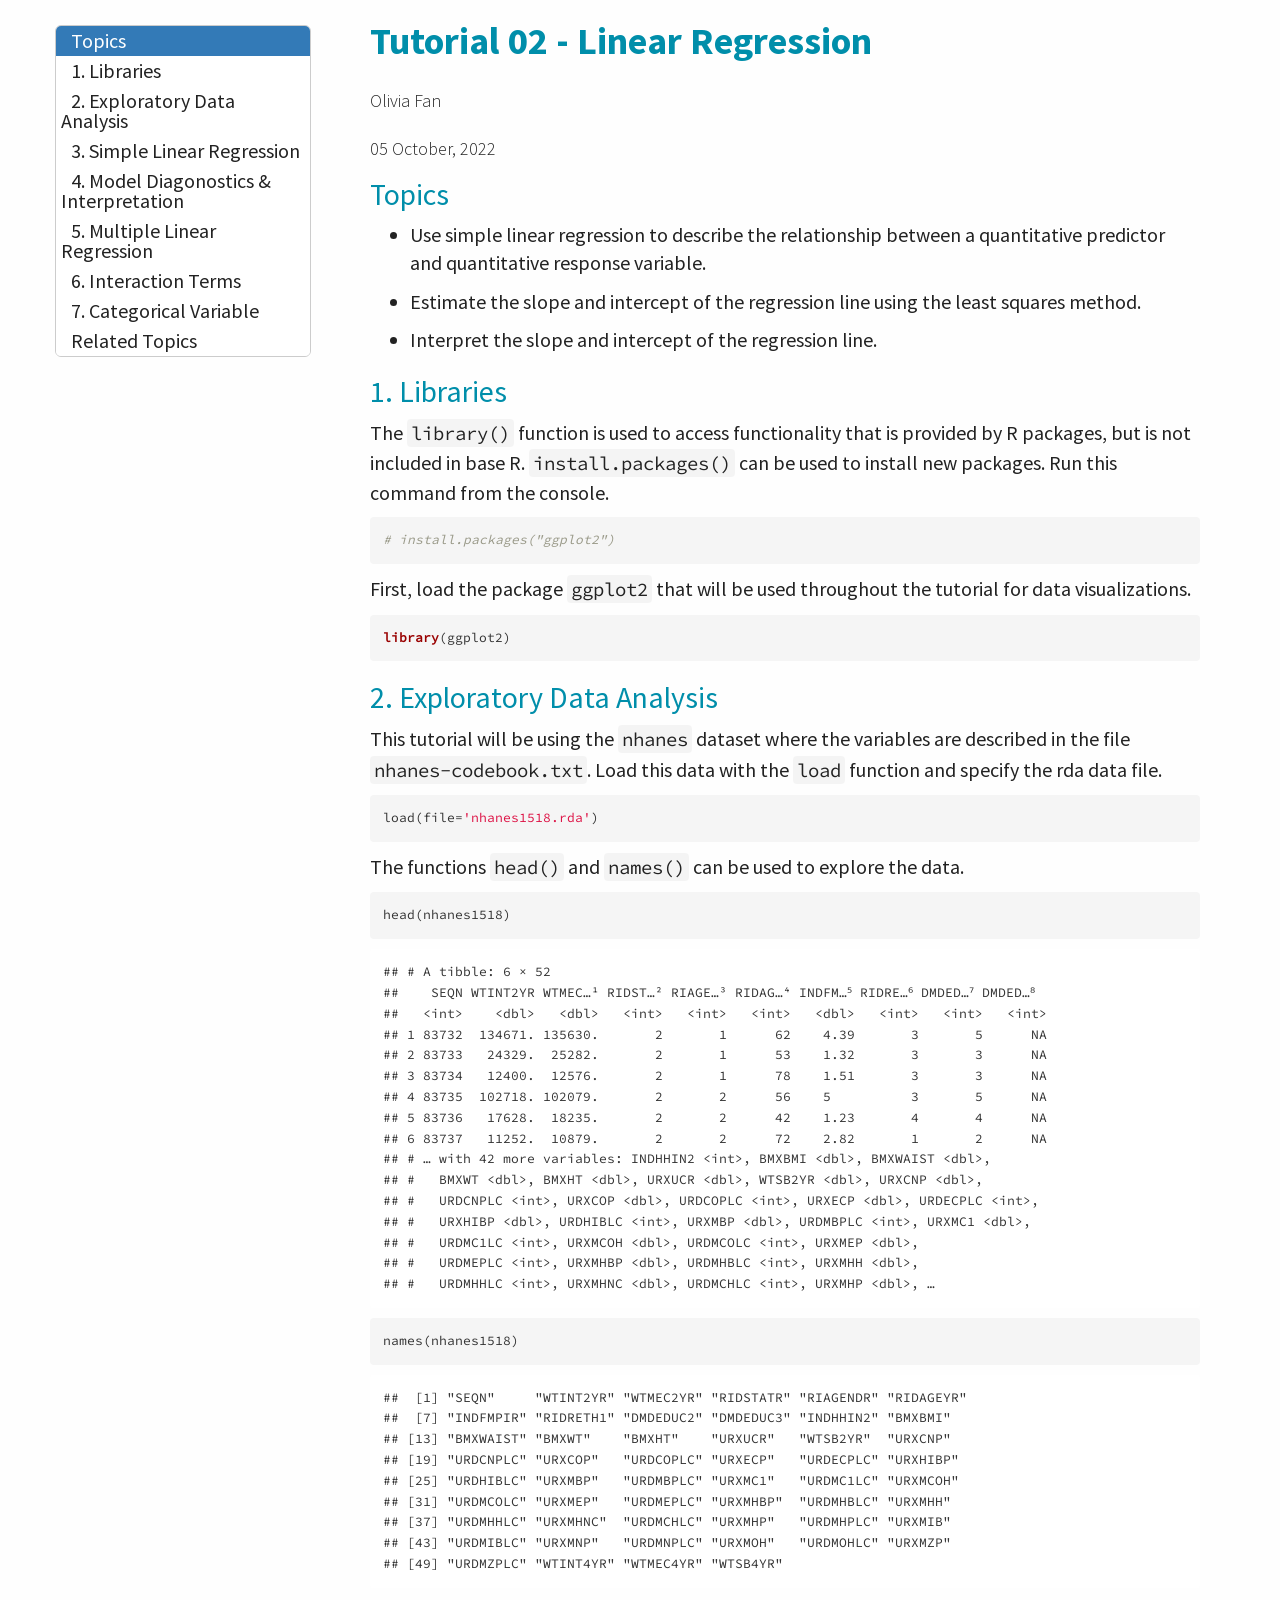
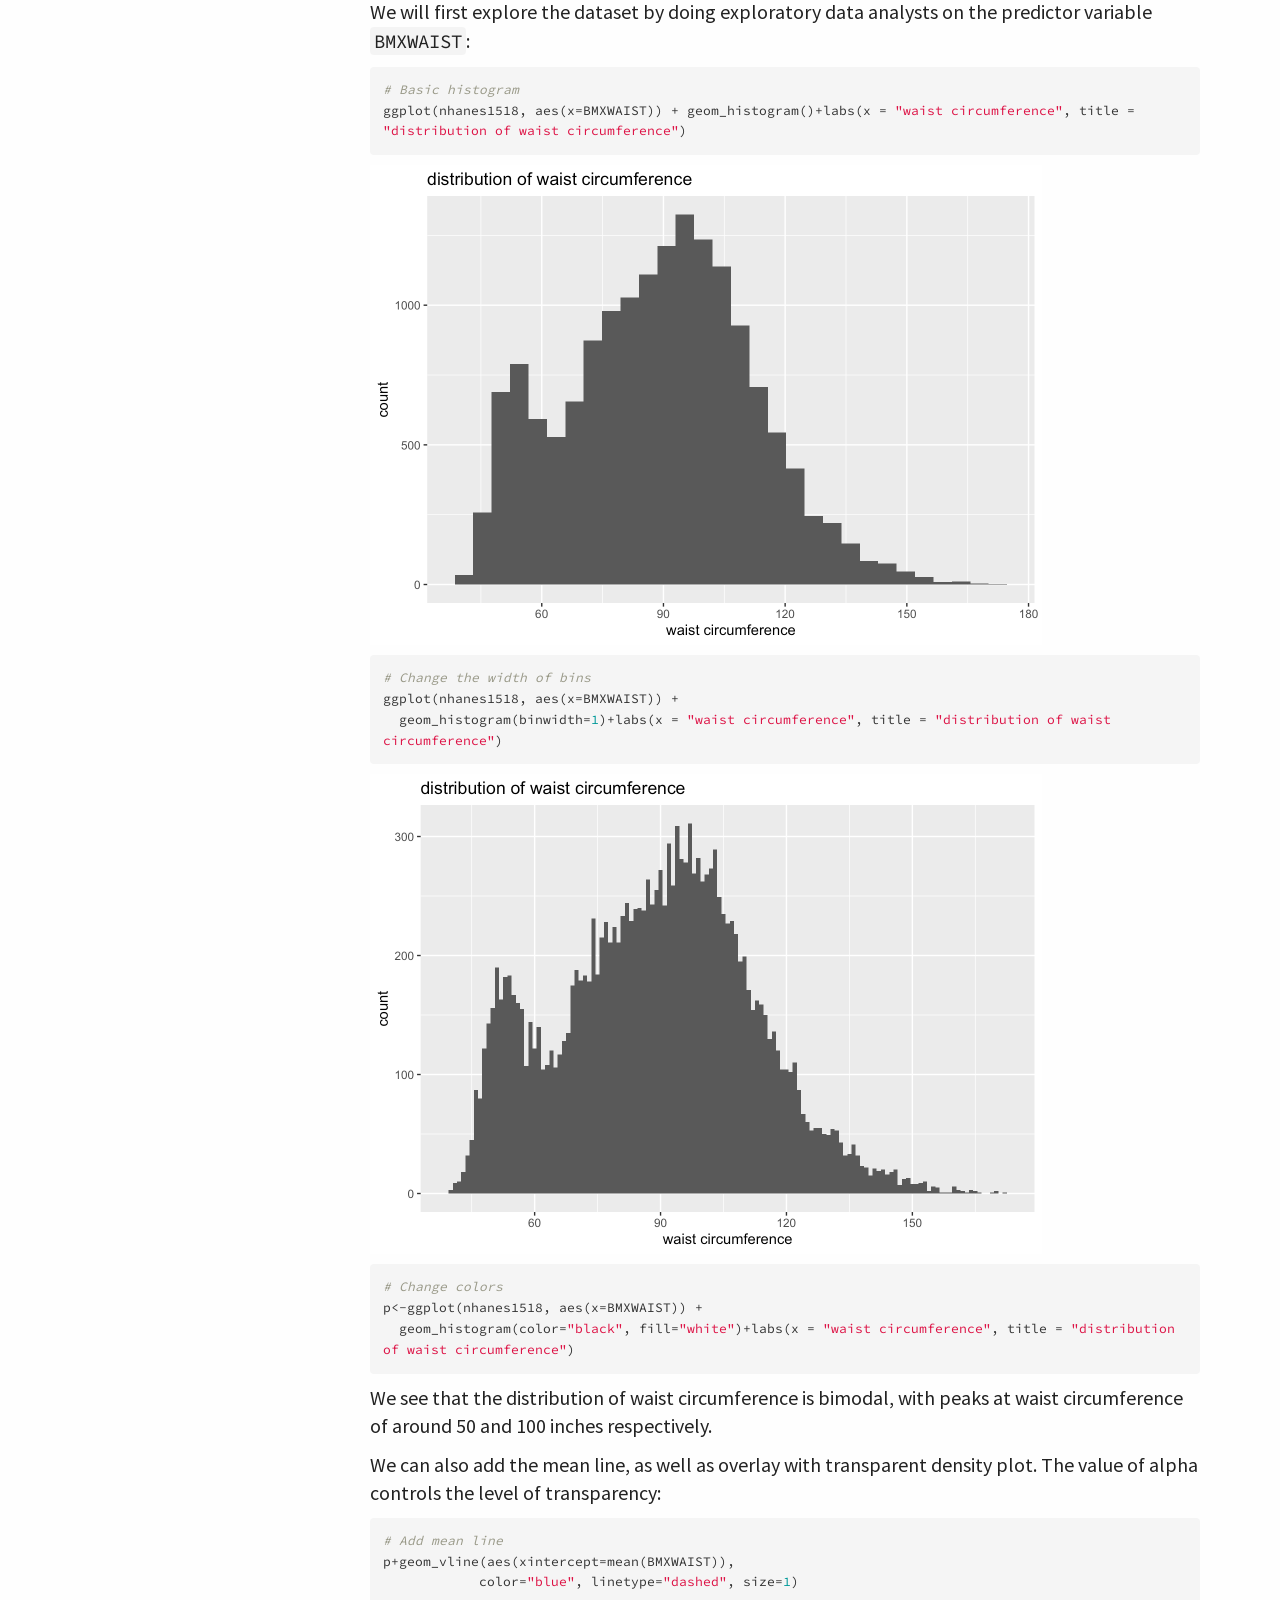
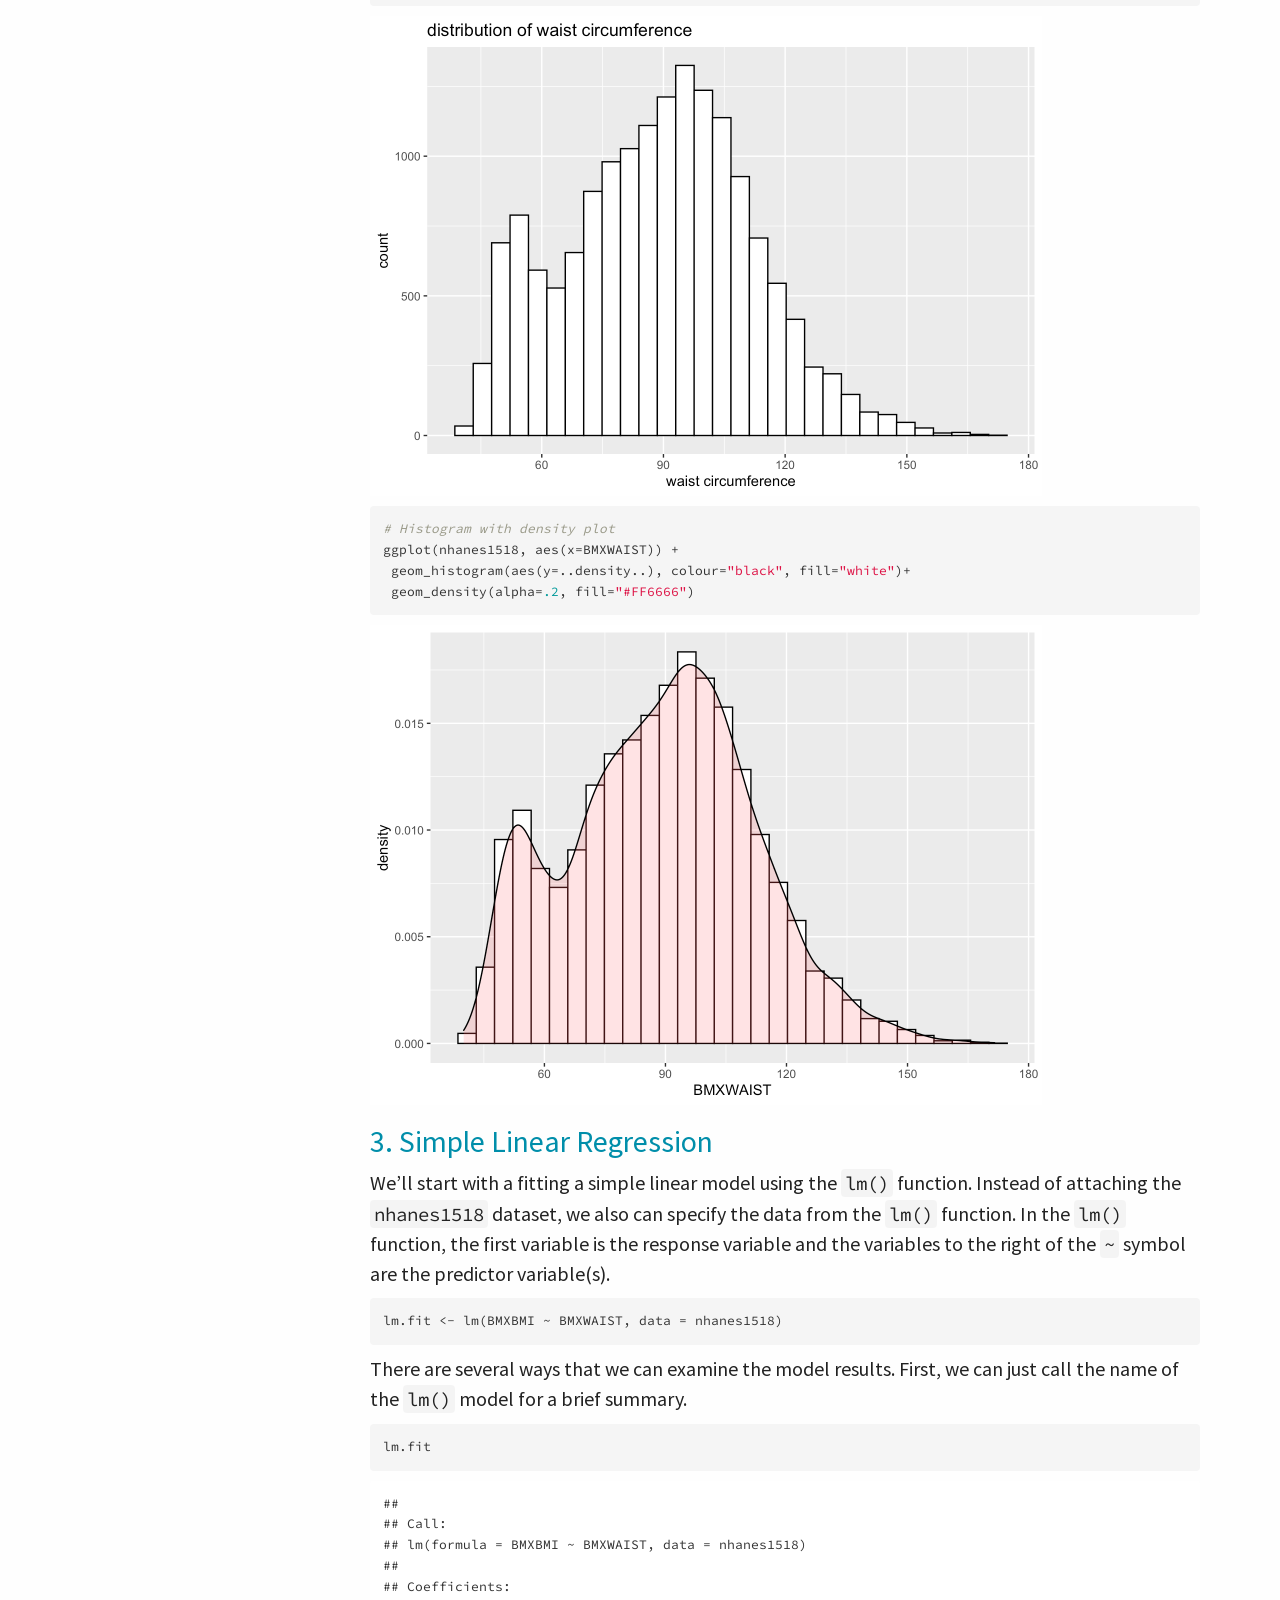
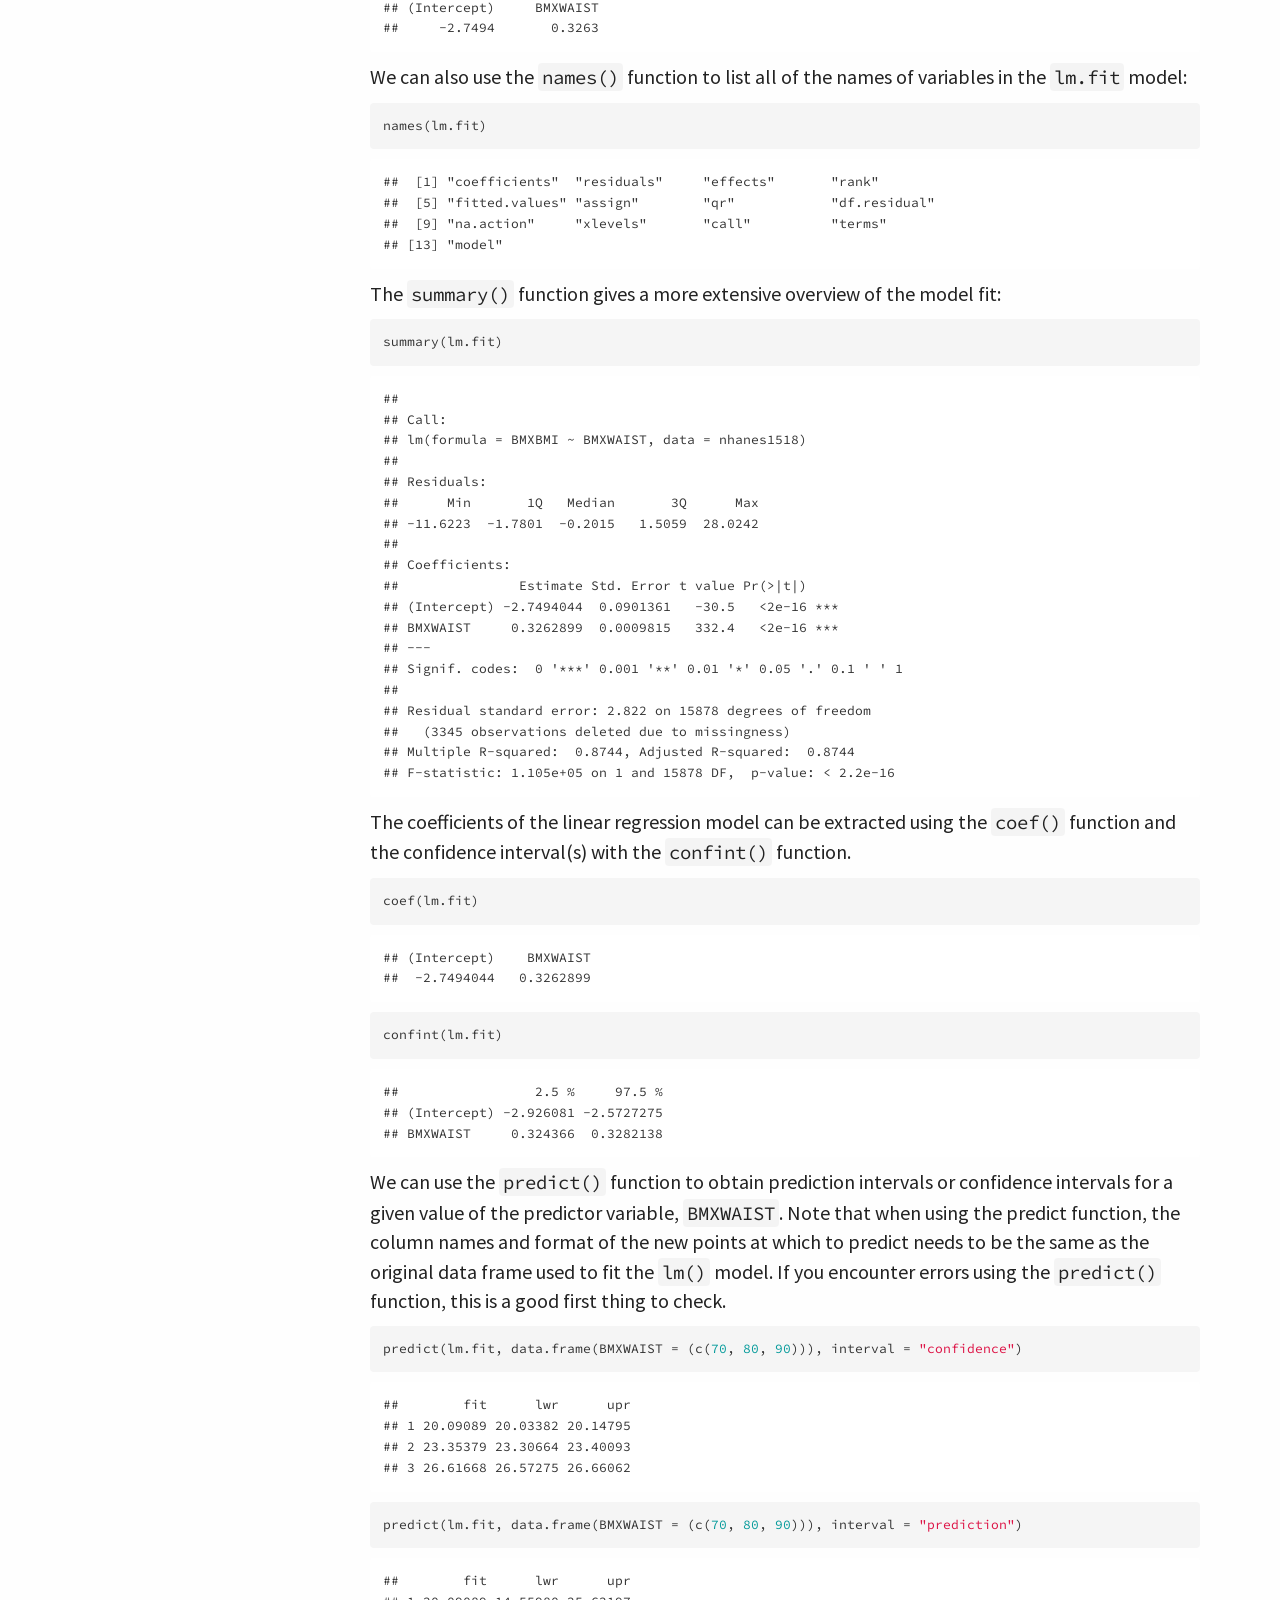
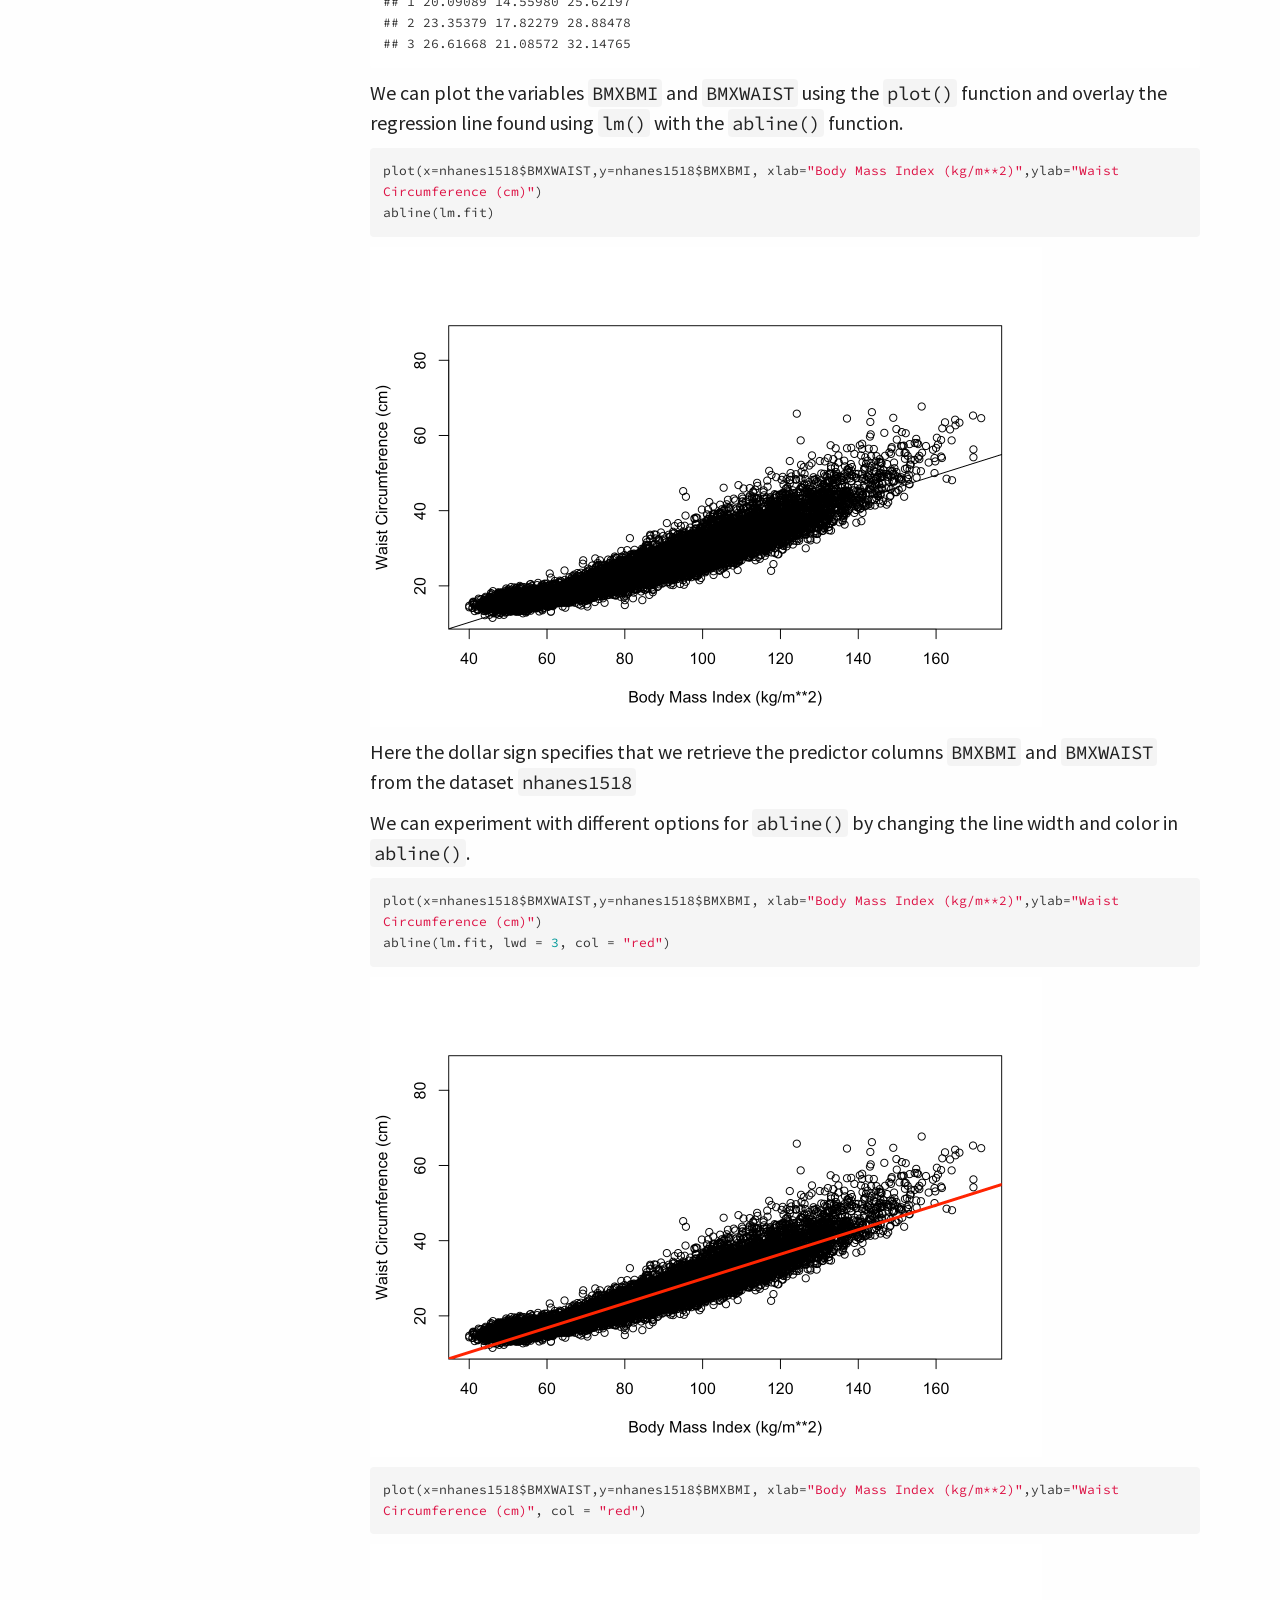
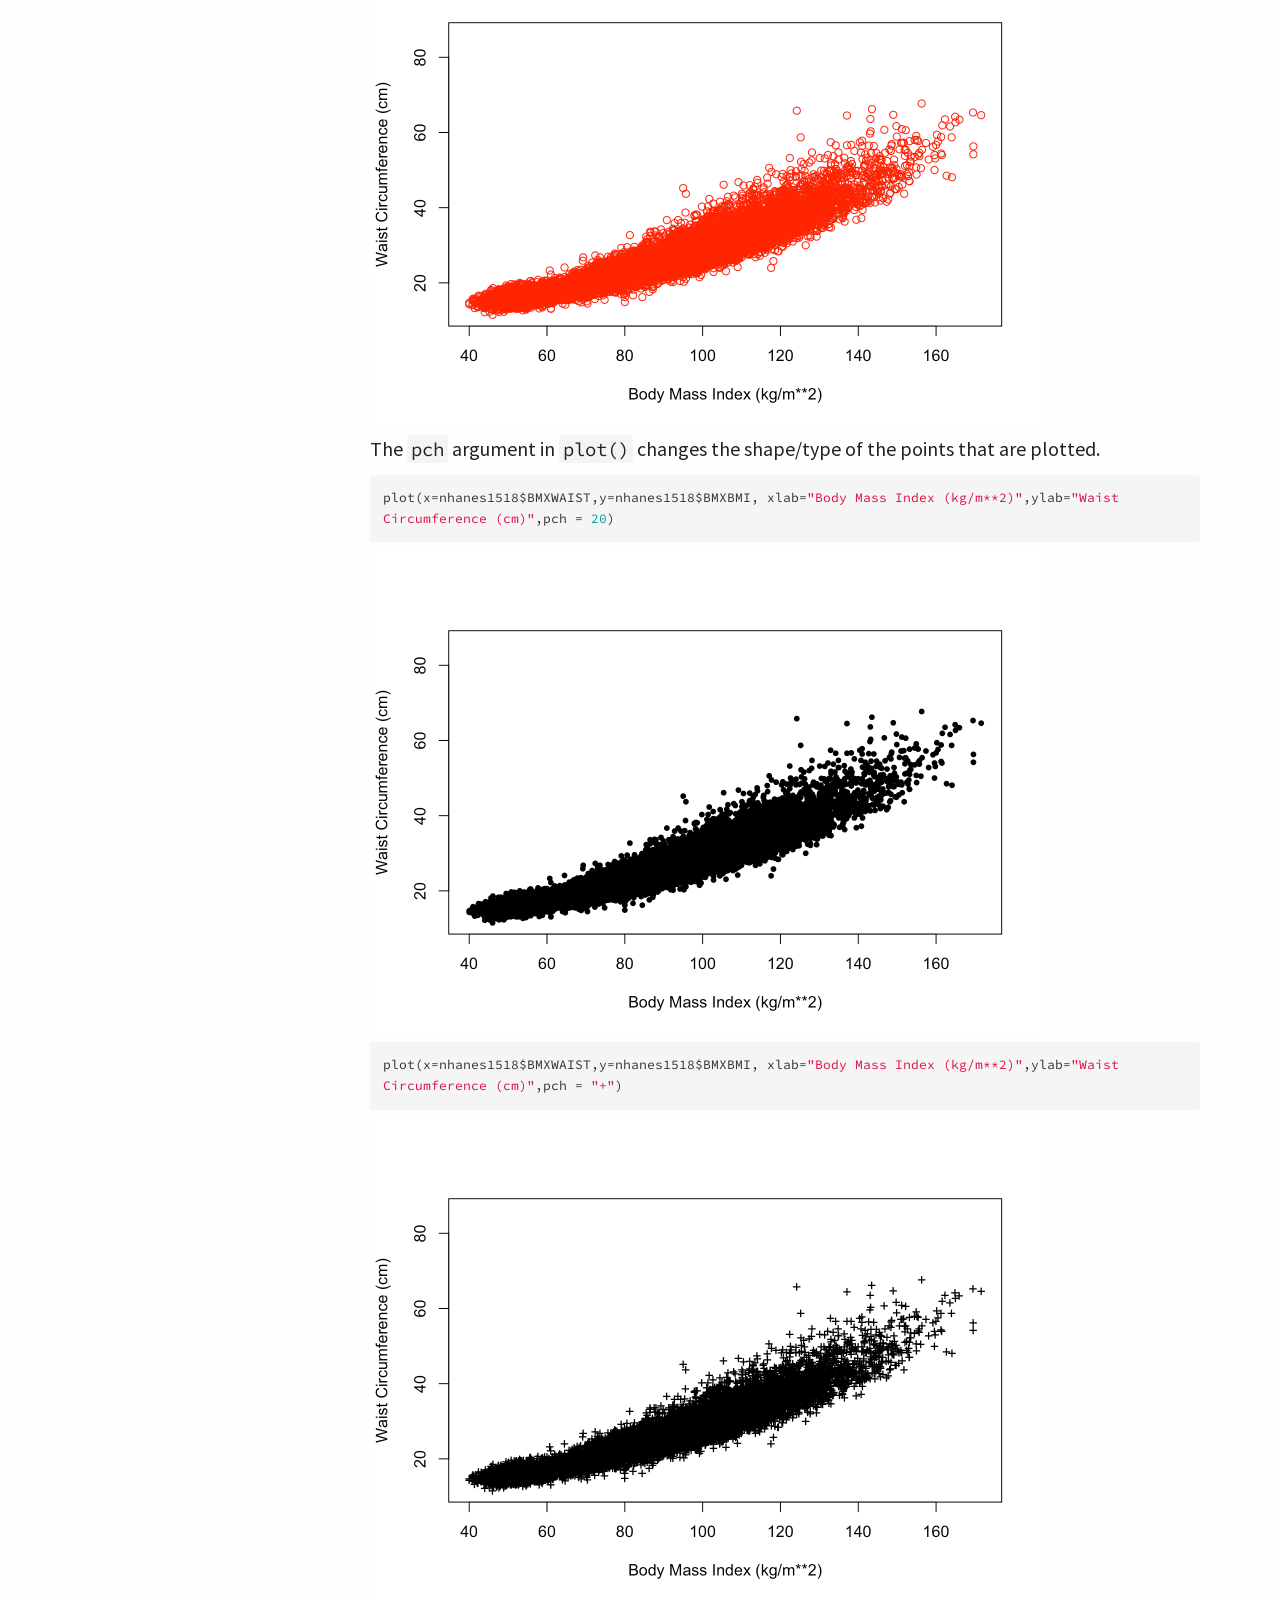
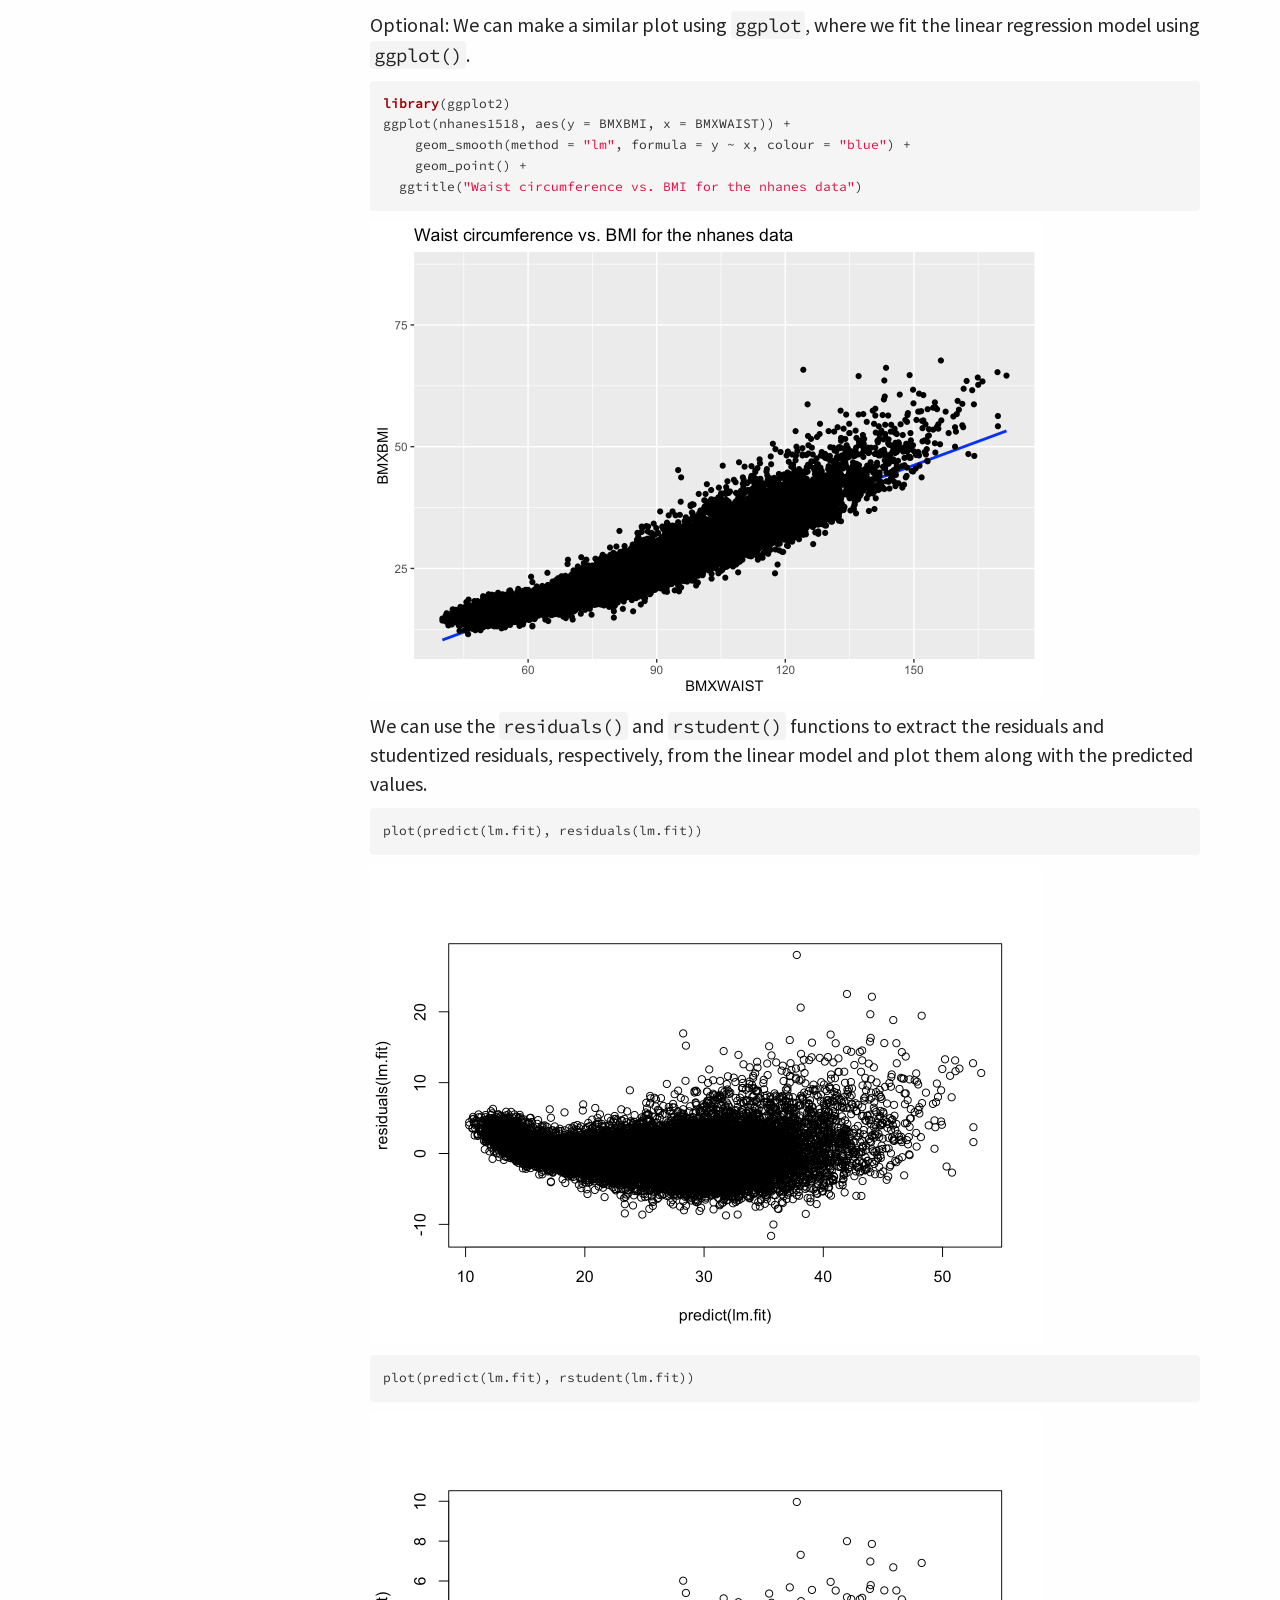
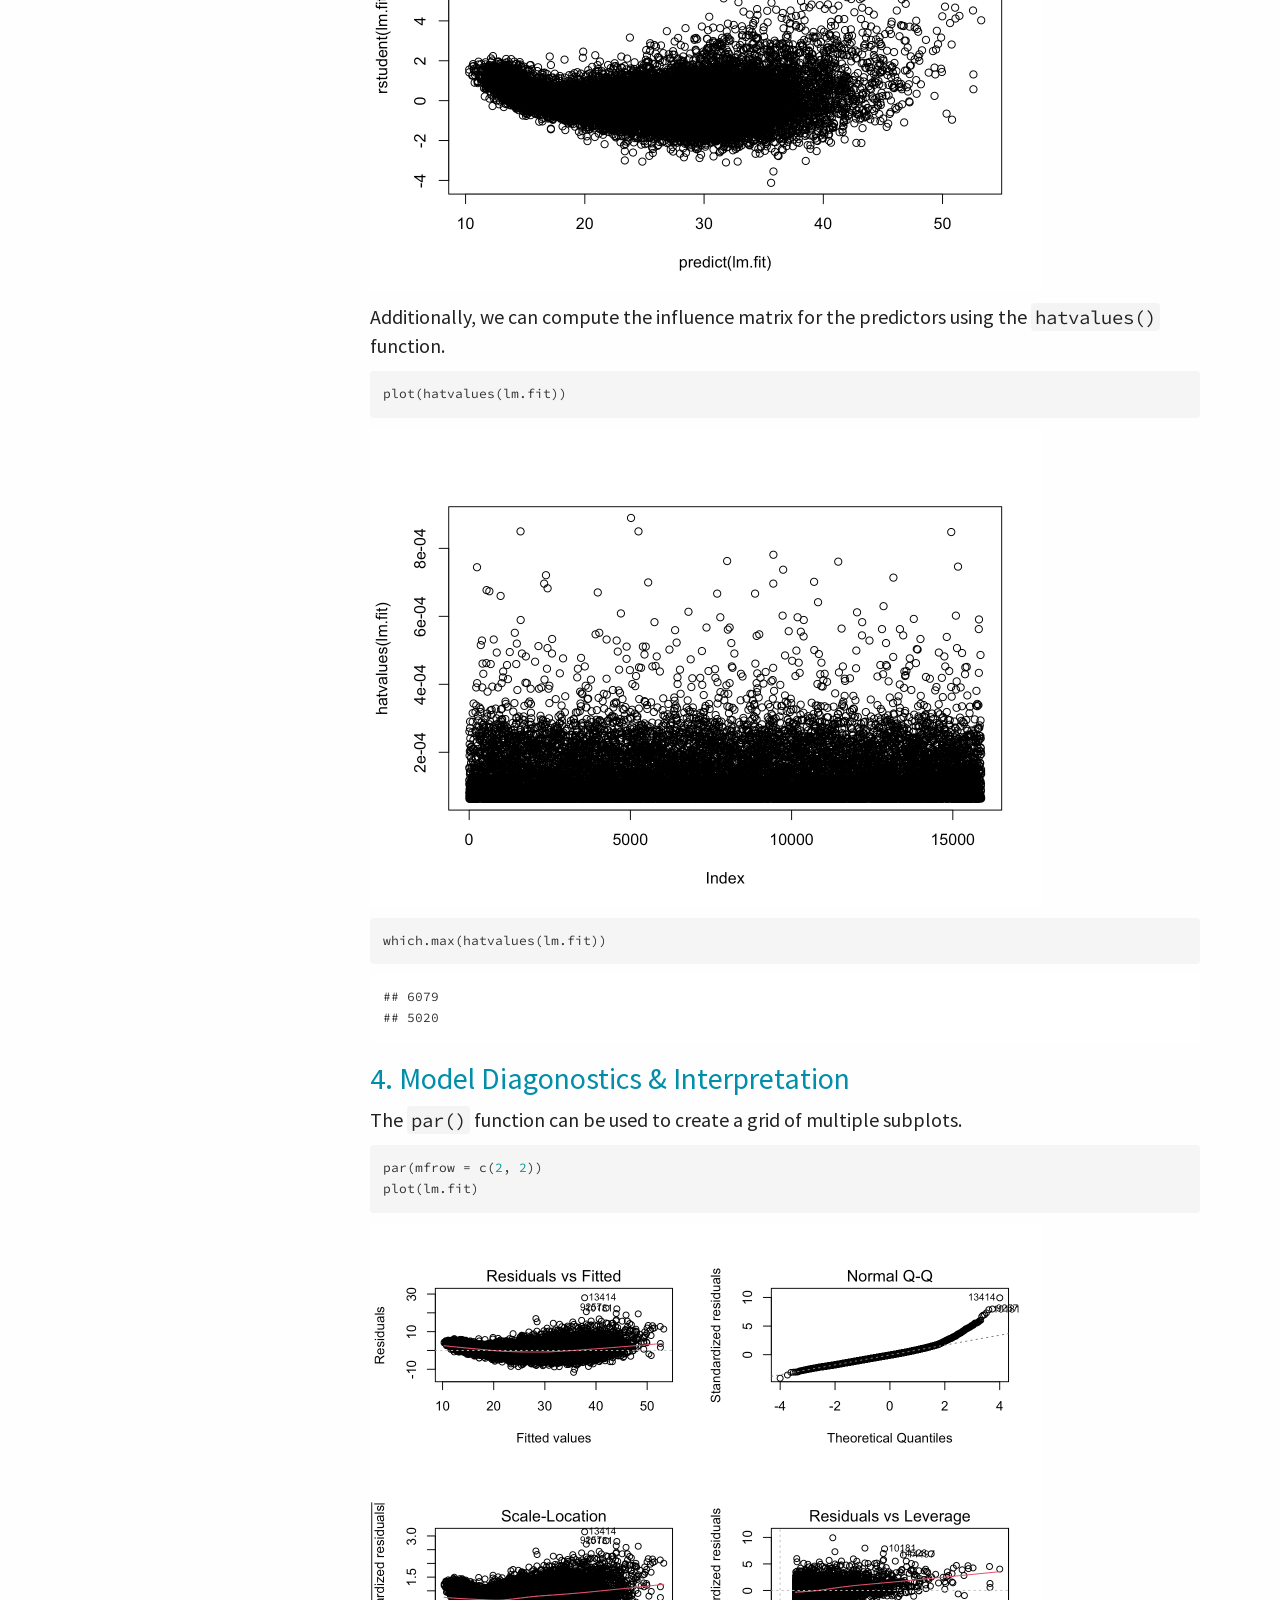
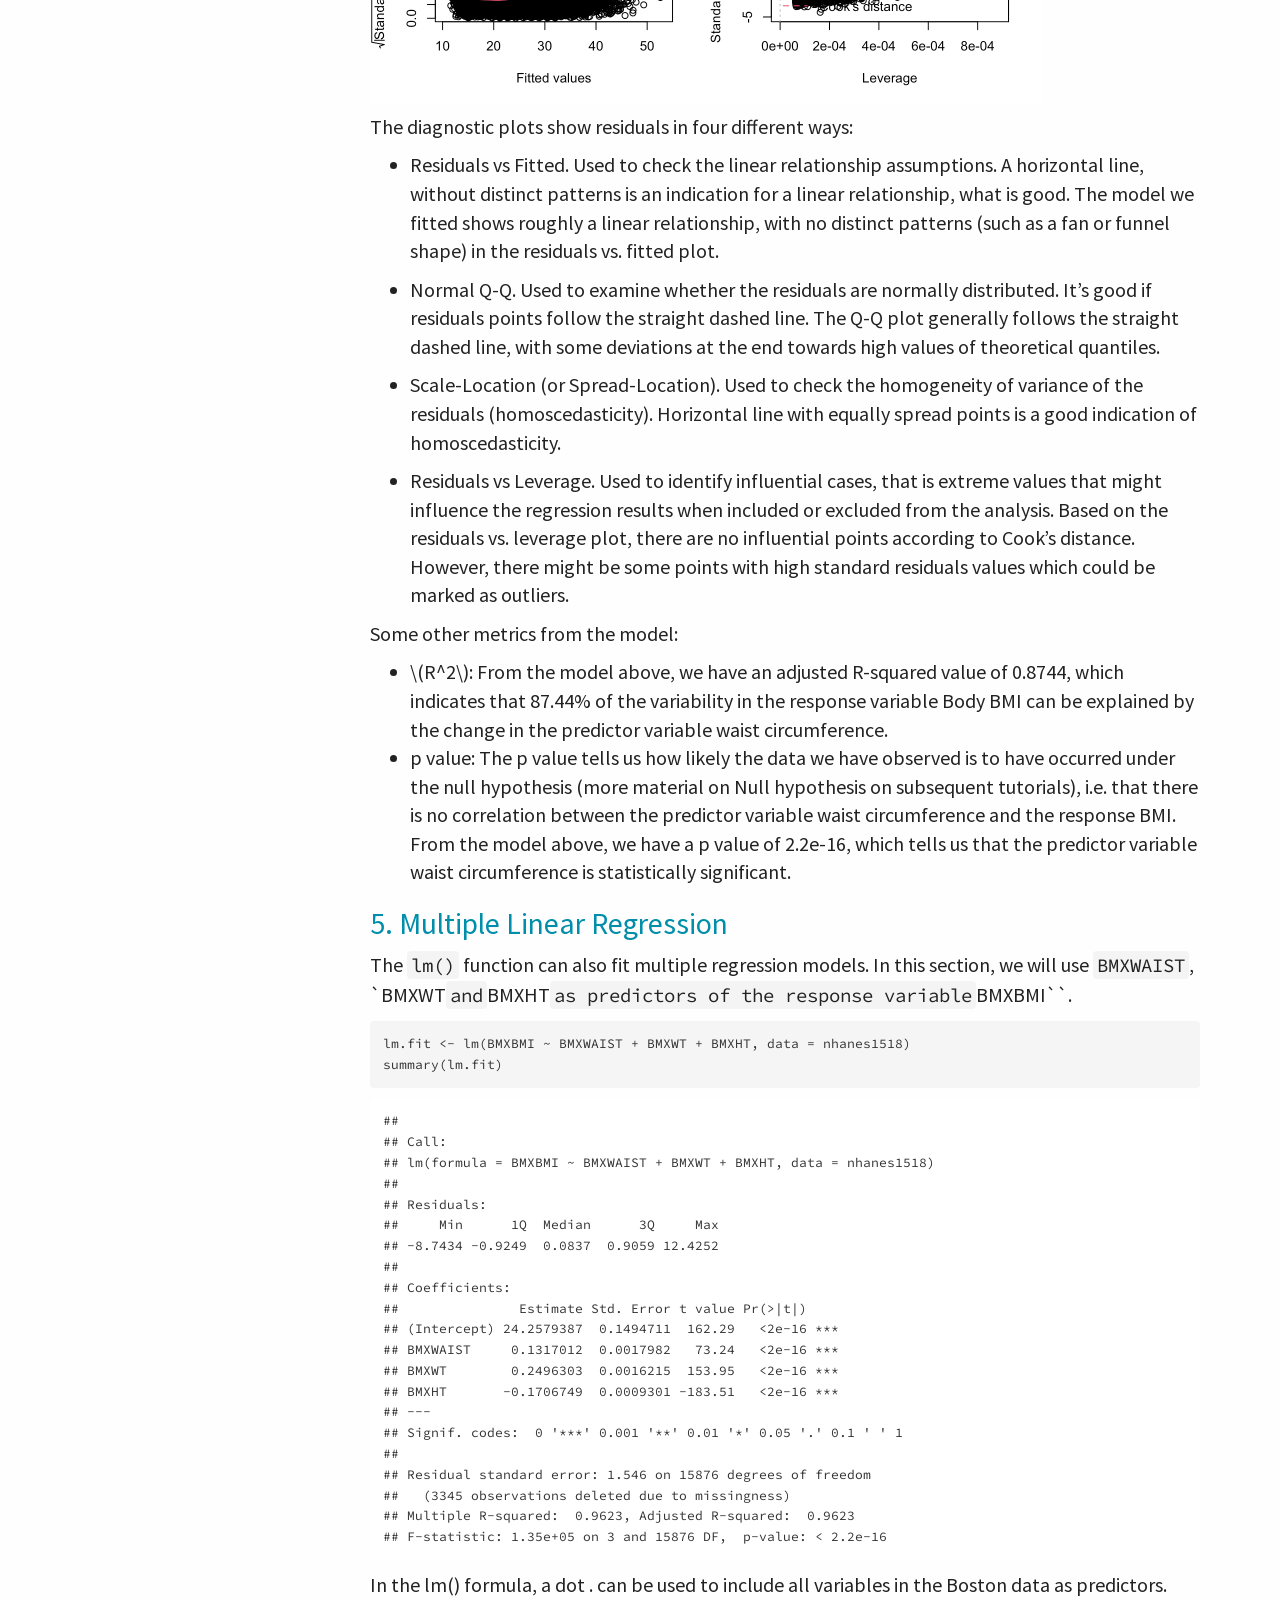
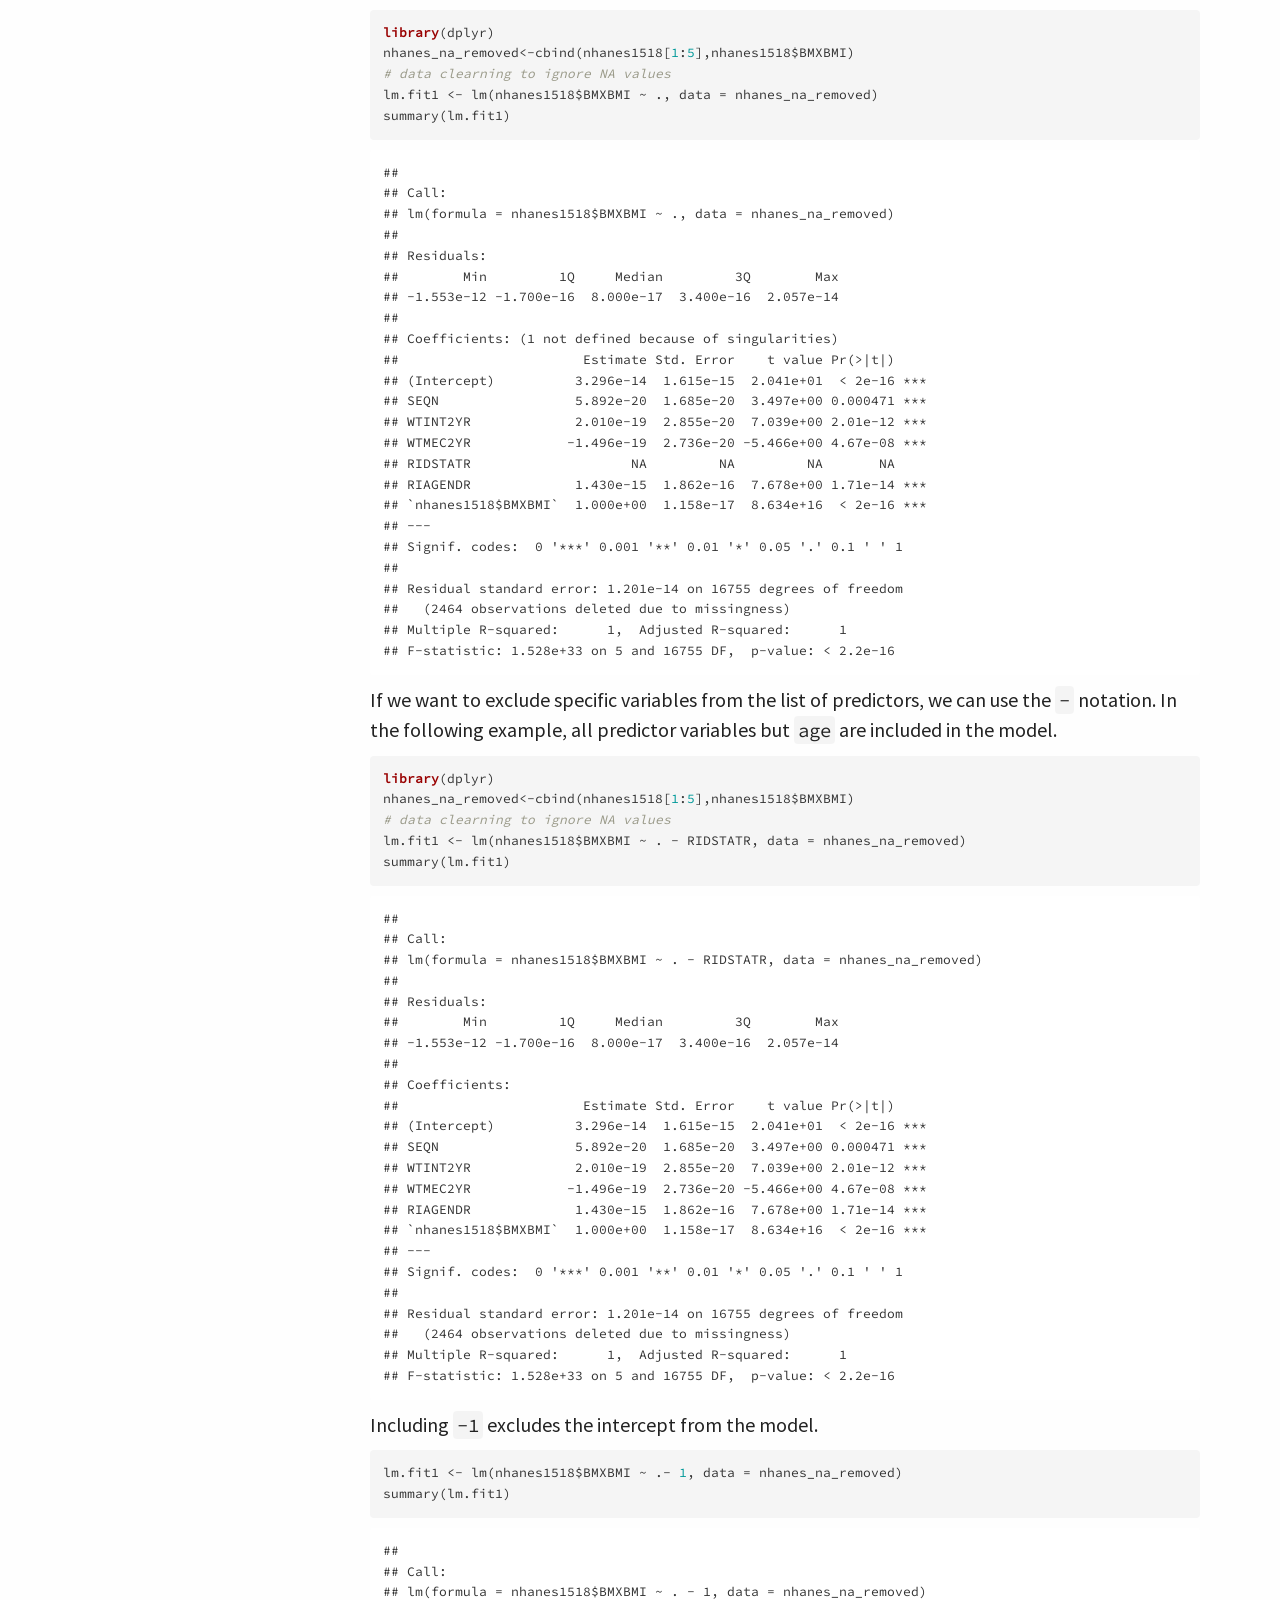
